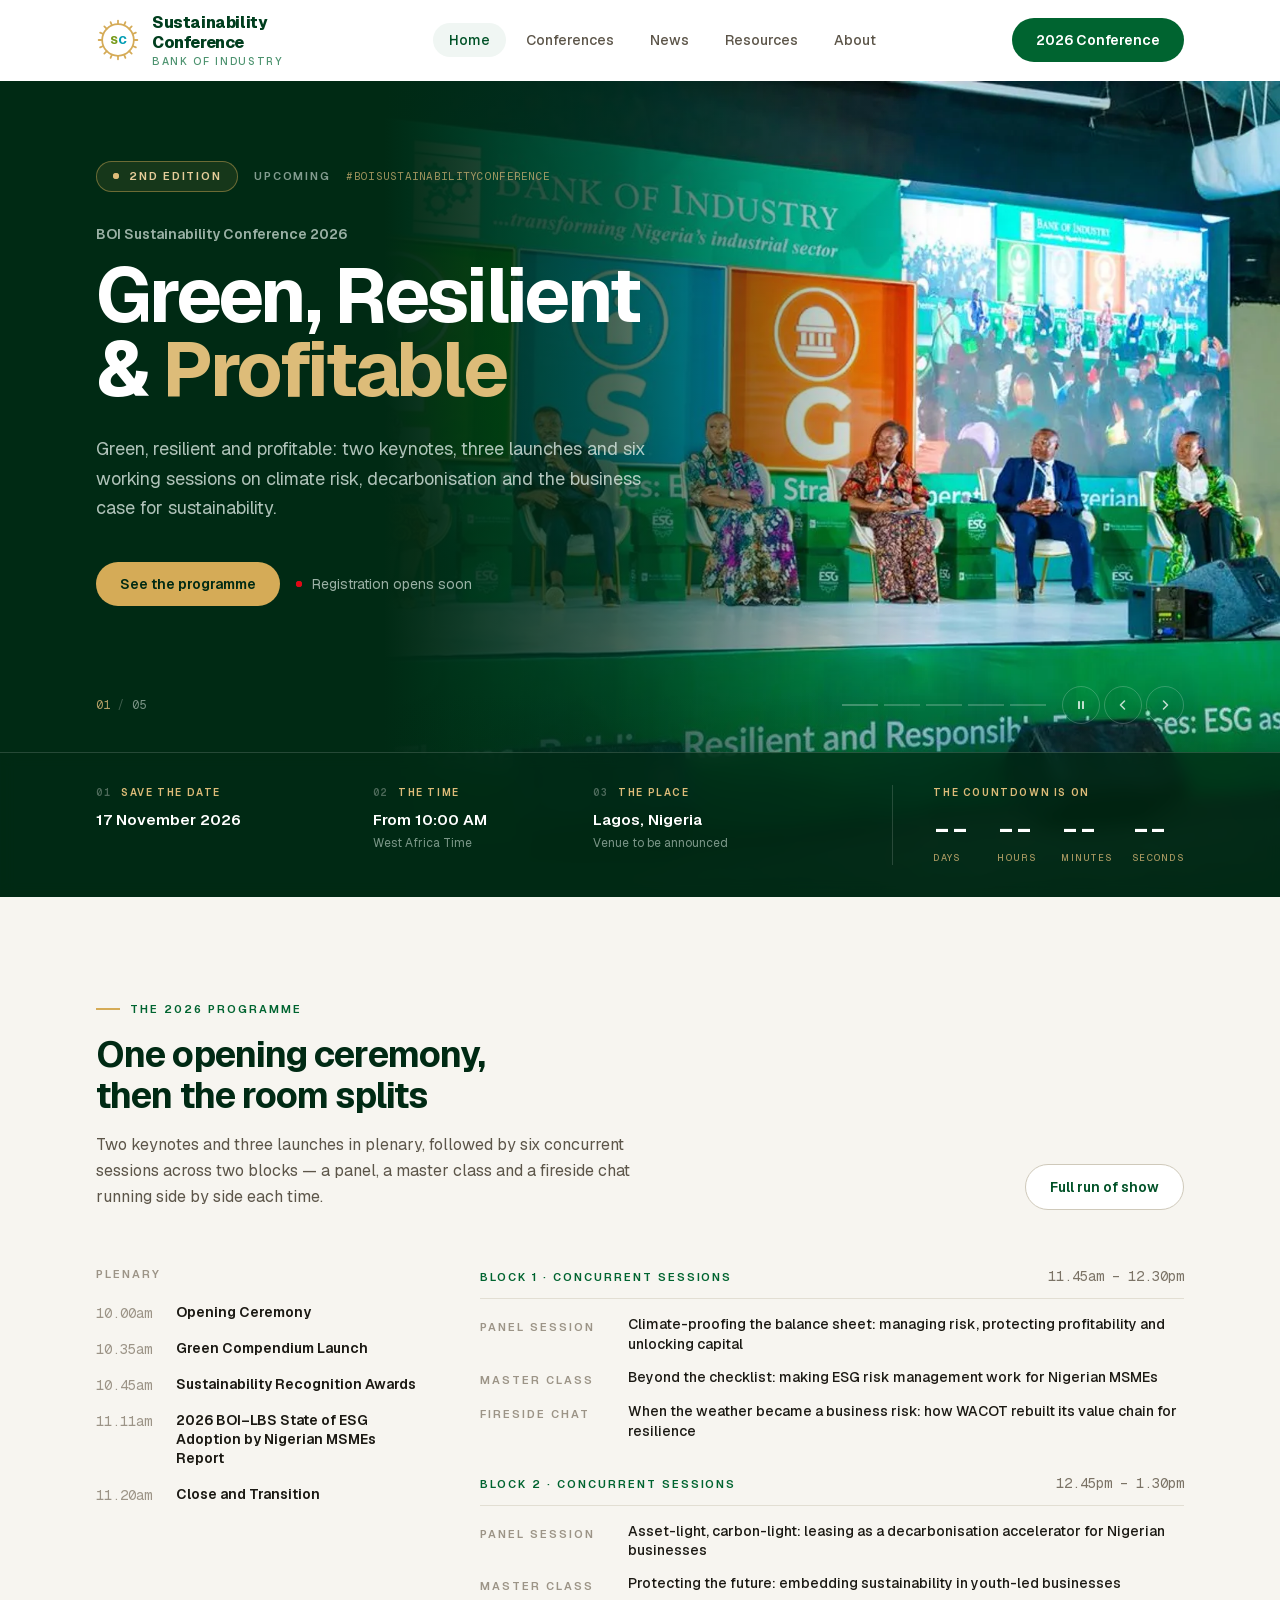
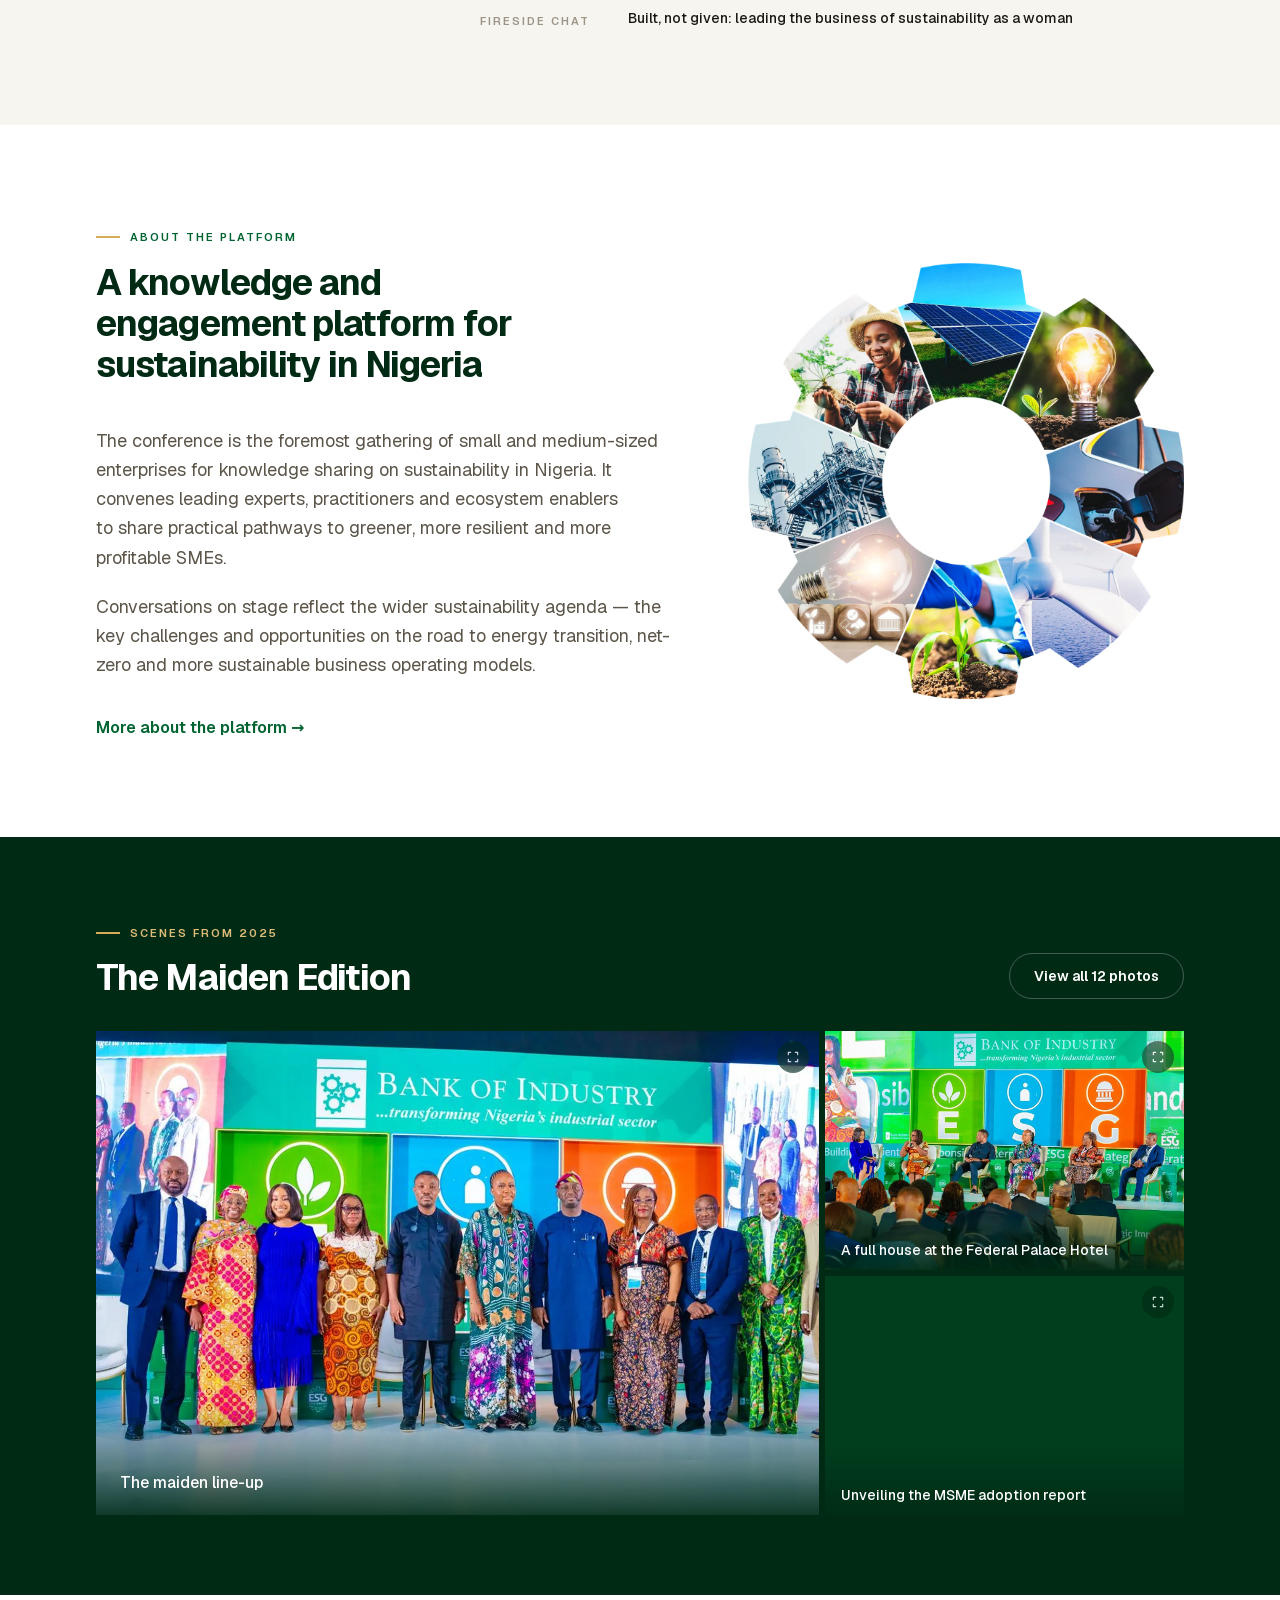
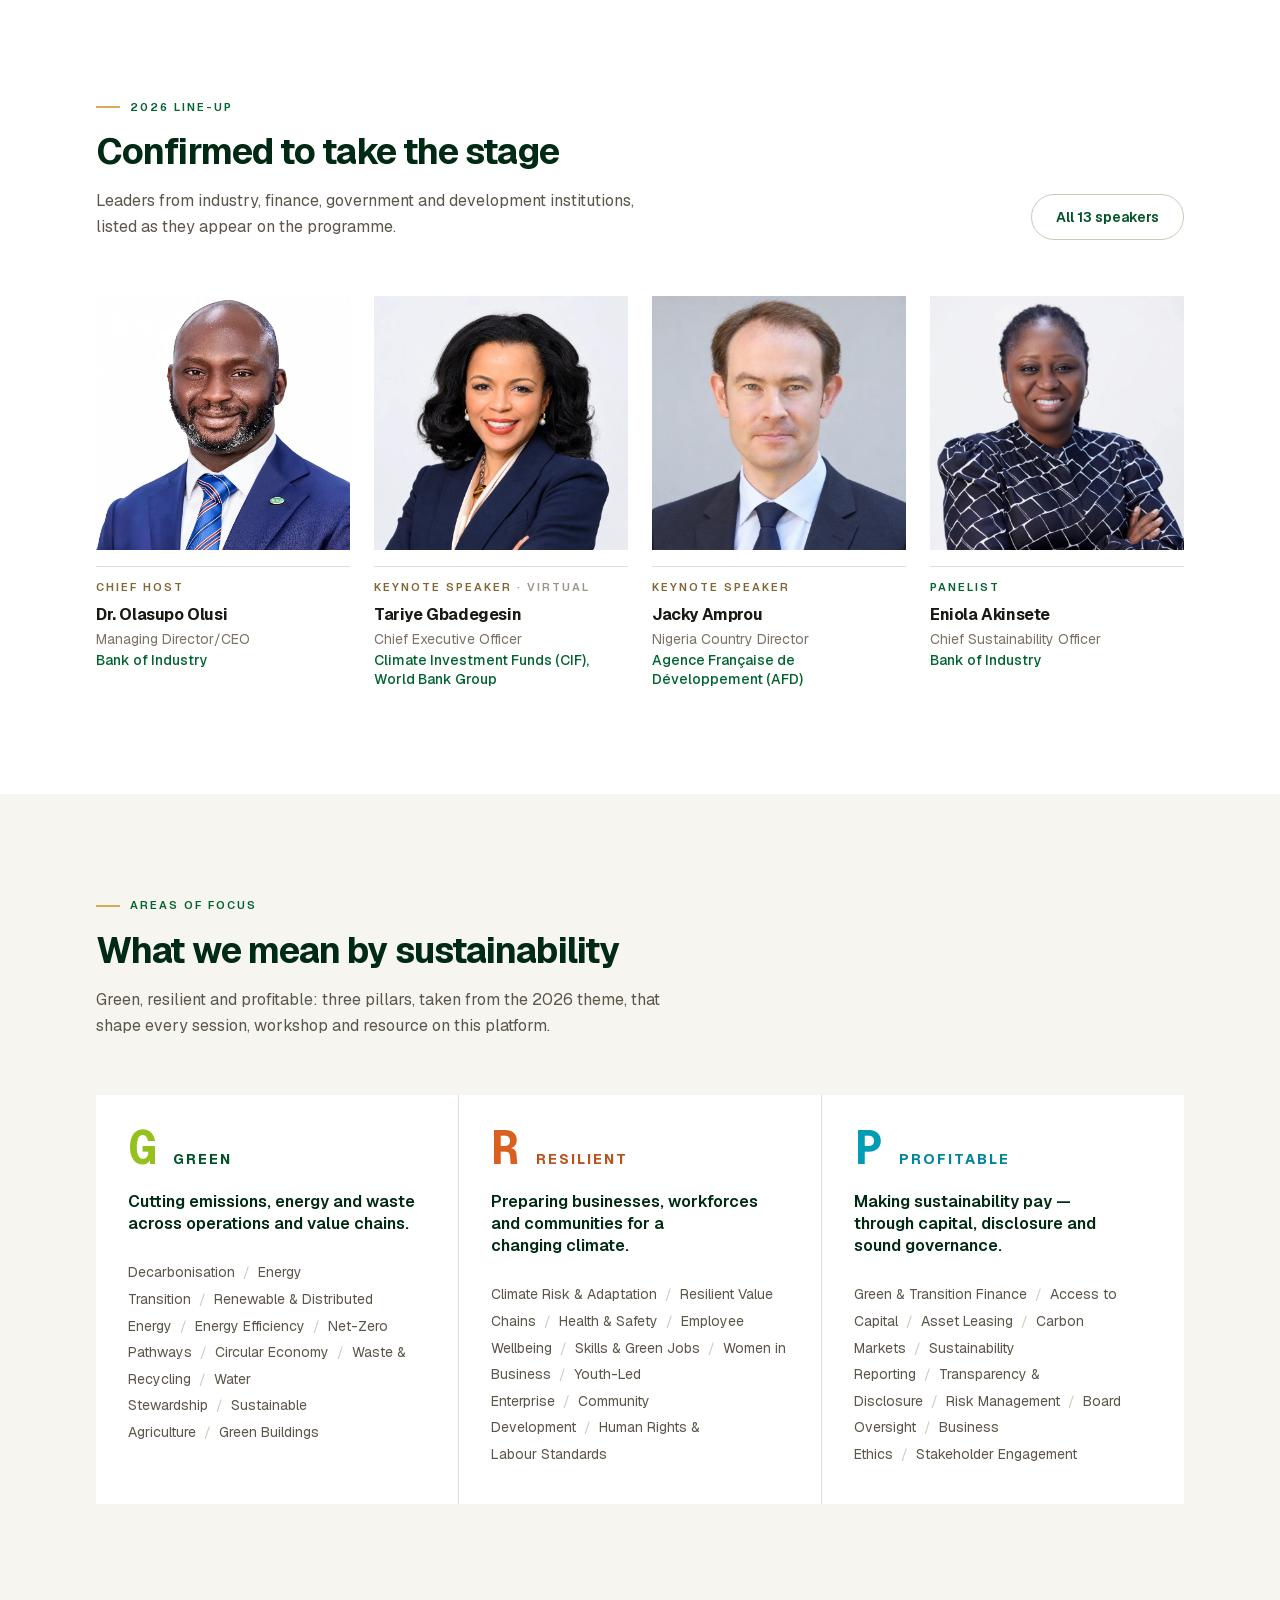
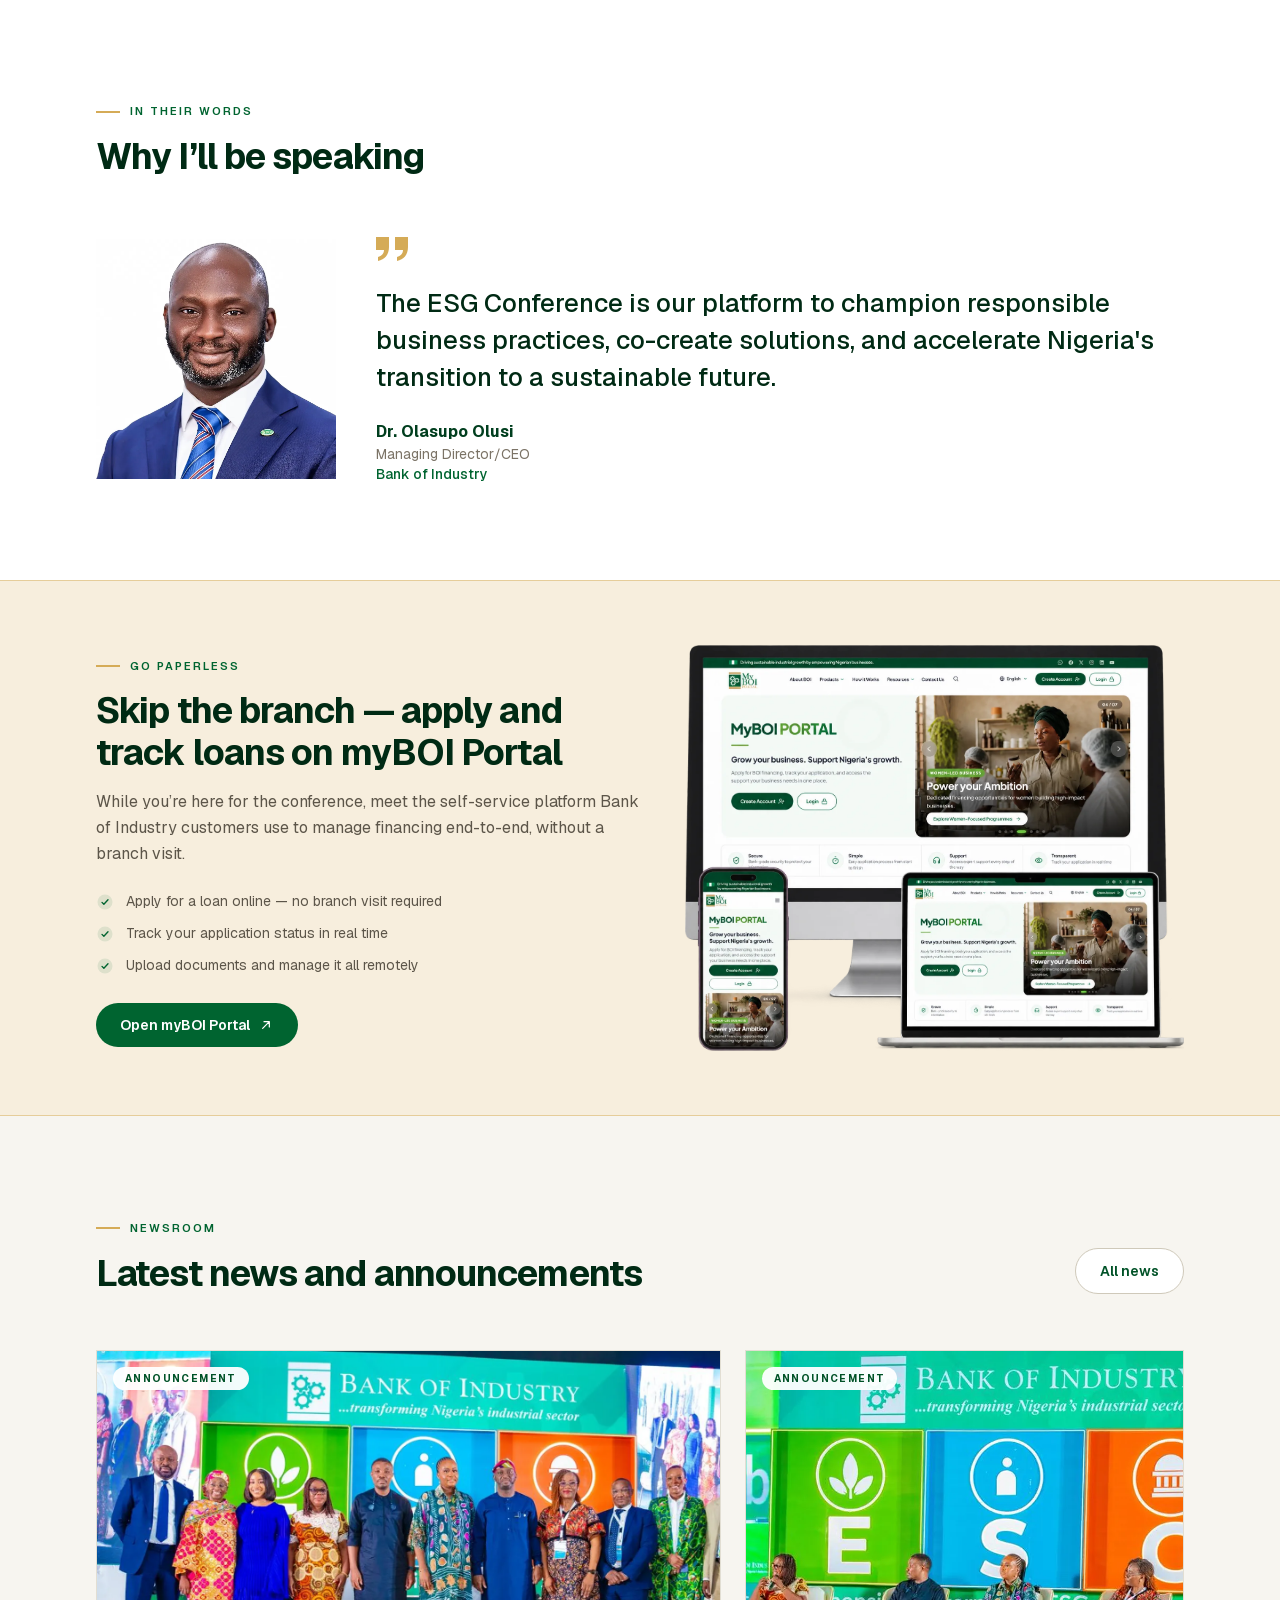
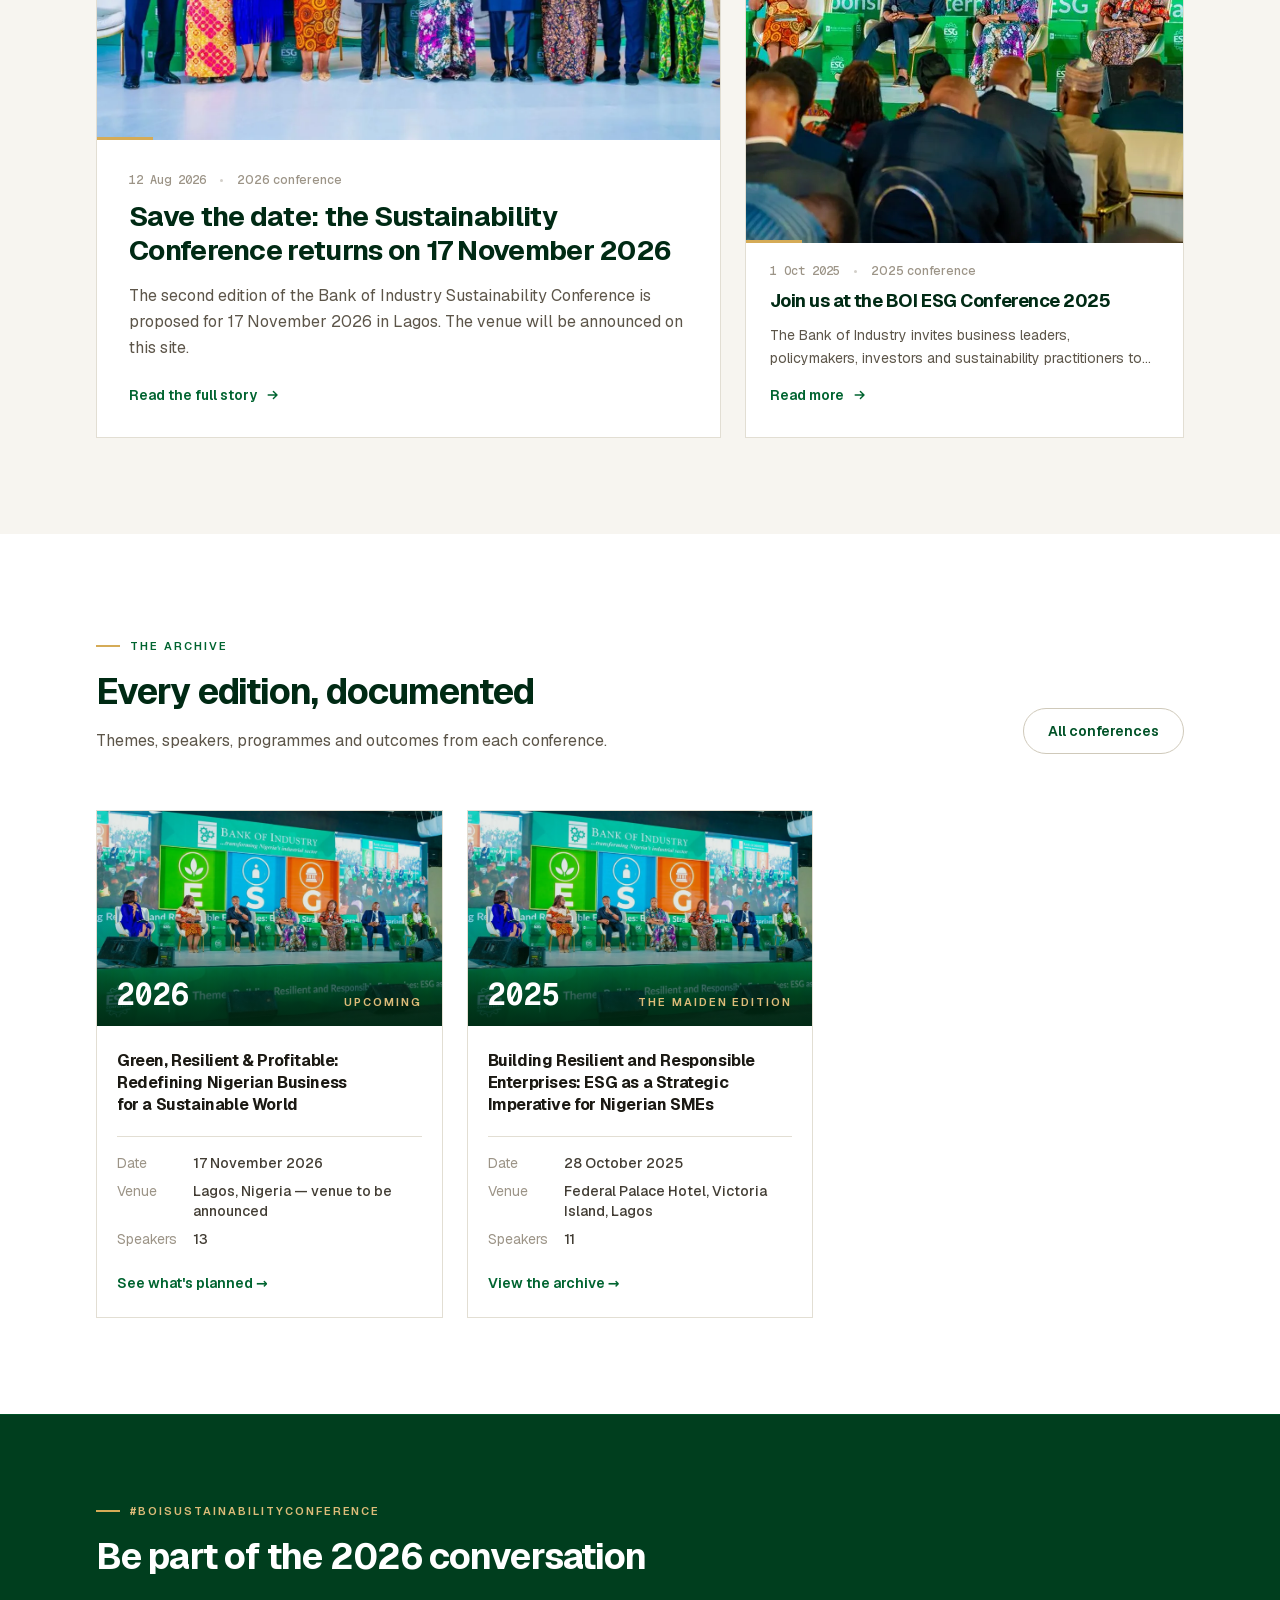
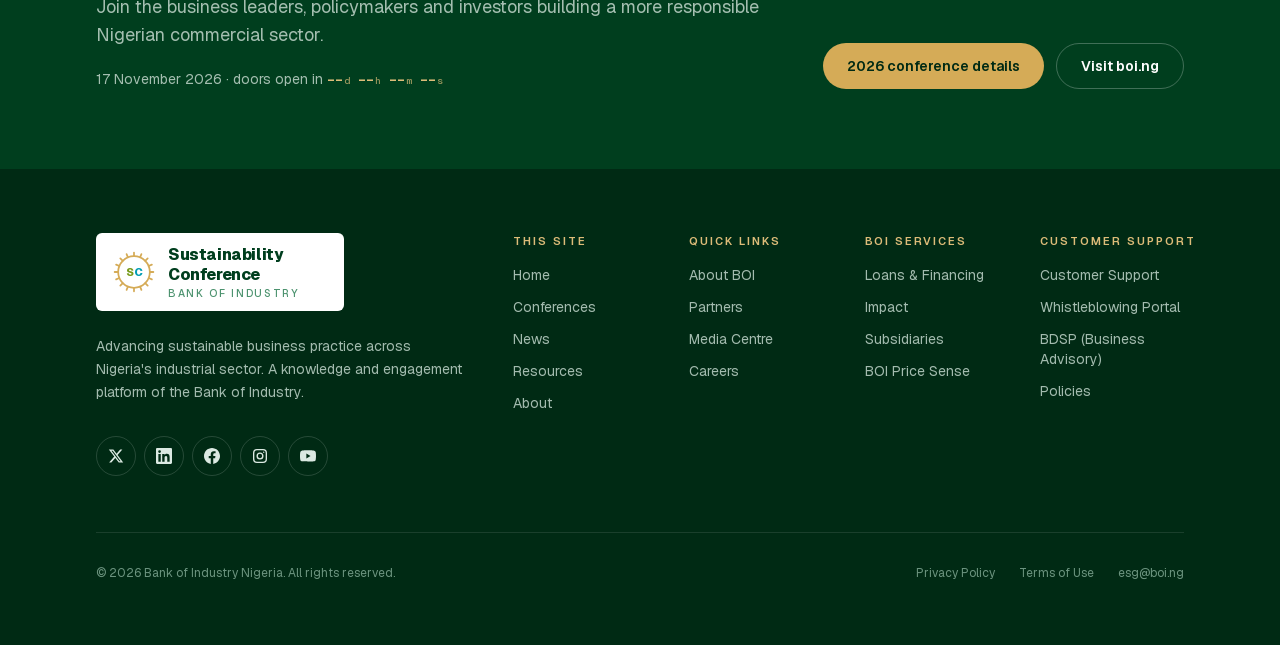
==== index.html @ e85f266e "initial" ====
<!DOCTYPE html><html lang="en" class="geist_a71539c9-module__T19VSG__variable geist_mono_8d43a2aa-module__8Li5zG__variable h-full antialiased"><head><meta charSet="utf-8"><meta name="viewport" content="width=device-width, initial-scale=1"><link rel="preload" href="_next/static/media/797e433ab948586e-s.p.0r6juujl39pe6.woff2" as="font" crossorigin="" type="font/woff2"><link rel="preload" href="_next/static/media/caa3a2e1cccd8315-s.p.0wgildi0cnwt9.woff2" as="font" crossorigin="" type="font/woff2"><link rel="preload" as="image" href="images/conference/2025/hero-panel.webp"><link rel="stylesheet" href="_next/static/chunks/04hqu6eh6c9bq.css" data-precedence="next"><link rel="preload" as="script" fetchPriority="low" href="_next/static/chunks/3s6nzrbk-8mnv.js"><script src="_next/static/chunks/19mx3mg6lkumu.js" async=""></script><script src="_next/static/chunks/4561u0v7ysn3r.js" async=""></script><script src="_next/static/chunks/1f5ust74o0qp9.js" async=""></script><script src="_next/static/chunks/turbopack-28mfh38016ipq.js" async=""></script><script src="_next/static/chunks/365vlb8nw7rhe.js" async="" crossorigin=""></script><script src="_next/static/chunks/37czvgpnuhepo.js" async="" crossorigin=""></script><meta name="next-size-adjust" content=""><title>Sustainability Conference — Conferences, news and resources</title><meta name="description" content="The Sustainability Conference is the Bank of Industry&#x27;s knowledge and engagement platform for sustainability among Nigerian enterprises — conferences, news and resources."><meta property="og:title" content="Sustainability Conference"><meta property="og:description" content="The Sustainability Conference is the Bank of Industry&#x27;s knowledge and engagement platform for sustainability among Nigerian enterprises — conferences, news and resources."><meta property="og:url" content="https://www.esgbyboinigeria.com/"><meta property="og:site_name" content="Sustainability Conference"><meta property="og:locale" content="en_NG"><meta property="og:type" content="website"><meta name="twitter:card" content="summary_large_image"><meta name="twitter:site" content="@BOINigeria"><meta name="twitter:title" content="Sustainability Conference"><meta name="twitter:description" content="The Sustainability Conference is the Bank of Industry&#x27;s knowledge and engagement platform for sustainability among Nigerian enterprises — conferences, news and resources."><link rel="icon" href="favicon.ico?favicon.0btx71o6obnze.ico" sizes="48x48" type="image/x-icon"><link rel="icon" href="icon.png?icon.0pspc0rctt0tb.png" sizes="192x192" type="image/png"><link rel="icon" href="icon.svg?icon.39bcs3ecnh-lb.svg" sizes="any" type="image/svg+xml"><link rel="apple-touch-icon" href="apple-icon.png?apple-icon.047o7vyni3rv0.png" sizes="180x180" type="image/png"><script src="_next/static/chunks/0cz1d0mv5g_q7.js" noModule=""></script></head><body class="flex min-h-full flex-col bg-white"><div hidden=""><!--$--><!--/$--></div><a href="#main" class="sr-only focus:not-sr-only focus:absolute focus:top-4 focus:left-4 focus:z-100 focus:rounded-full focus:bg-brand-800 focus:px-5 focus:py-3 focus:text-sm focus:font-semibold focus:text-white">Skip to content</a><header class="sticky top-0 z-50 border-b transition-colors border-transparent bg-white"><div class="mx-auto w-full px-5 sm:px-8 max-w-6xl"><div class="flex h-20 items-center justify-between gap-6"><a class="shrink-0" aria-label="Sustainability Conference — home" href=""><span class="inline-flex items-center gap-3"><span aria-hidden="true" class="relative inline-flex size-11 shrink-0 items-center justify-center"><svg viewBox="0 0 100 100" aria-hidden="true" class="absolute inset-0 size-full text-gold-400"><g stroke="currentColor" stroke-width="4" stroke-linecap="round"><line x1="50" y1="6" x2="50" y2="14" transform="rotate(0 50 50)"></line><line x1="50" y1="6" x2="50" y2="14" transform="rotate(22.5 50 50)"></line><line x1="50" y1="6" x2="50" y2="14" transform="rotate(45 50 50)"></line><line x1="50" y1="6" x2="50" y2="14" transform="rotate(67.5 50 50)"></line><line x1="50" y1="6" x2="50" y2="14" transform="rotate(90 50 50)"></line><line x1="50" y1="6" x2="50" y2="14" transform="rotate(112.5 50 50)"></line><line x1="50" y1="6" x2="50" y2="14" transform="rotate(135 50 50)"></line><line x1="50" y1="6" x2="50" y2="14" transform="rotate(157.5 50 50)"></line><line x1="50" y1="6" x2="50" y2="14" transform="rotate(180 50 50)"></line><line x1="50" y1="6" x2="50" y2="14" transform="rotate(202.5 50 50)"></line><line x1="50" y1="6" x2="50" y2="14" transform="rotate(225 50 50)"></line><line x1="50" y1="6" x2="50" y2="14" transform="rotate(247.5 50 50)"></line><line x1="50" y1="6" x2="50" y2="14" transform="rotate(270 50 50)"></line><line x1="50" y1="6" x2="50" y2="14" transform="rotate(292.5 50 50)"></line><line x1="50" y1="6" x2="50" y2="14" transform="rotate(315 50 50)"></line><line x1="50" y1="6" x2="50" y2="14" transform="rotate(337.5 50 50)"></line></g><circle cx="50" cy="50" r="36" fill="none" stroke="currentColor" stroke-width="4"></circle></svg><span class="relative text-[0.7rem] font-extrabold tracking-tight"><span class="text-leaf-600">S</span><span class="text-lagoon-500">C</span></span></span><span class="flex flex-col leading-none"><span class="max-w-40 text-base leading-tight font-extrabold tracking-tight text-brand-900">Sustainability Conference</span><span class="mt-1 text-[0.65rem] font-medium tracking-[0.16em] uppercase text-brand-700/70">Bank of Industry</span></span></span></a><nav aria-label="Primary" class="hidden lg:block"><ul class="flex items-center gap-1"><li><a aria-current="page" class="rounded-full px-4 py-2 text-sm font-medium transition-colors bg-brand-50 text-brand-800" href="">Home</a></li><li><a class="rounded-full px-4 py-2 text-sm font-medium transition-colors text-ink-600 hover:bg-paper hover:text-brand-800" href="conferences/">Conferences</a></li><li><a class="rounded-full px-4 py-2 text-sm font-medium transition-colors text-ink-600 hover:bg-paper hover:text-brand-800" href="news/">News</a></li><li><a class="rounded-full px-4 py-2 text-sm font-medium transition-colors text-ink-600 hover:bg-paper hover:text-brand-800" href="resources/">Resources</a></li><li><a class="rounded-full px-4 py-2 text-sm font-medium transition-colors text-ink-600 hover:bg-paper hover:text-brand-800" href="about/">About</a></li></ul></nav><div class="flex items-center gap-3"><div class="hidden sm:block"><a class="inline-flex items-center justify-center gap-2 rounded-full px-6 py-3 text-sm font-semibold whitespace-nowrap transition-colors disabled:cursor-not-allowed disabled:opacity-50 bg-brand-700 text-white hover:bg-brand-800 px-5 py-2.5" href="conferences/2026/">2026 Conference</a></div><button type="button" aria-expanded="false" aria-controls="mobile-nav" class="inline-flex size-10 items-center justify-center rounded-full text-brand-900 hover:bg-paper-dark lg:hidden"><span class="sr-only">Open menu</span><svg viewBox="0 0 24 24" class="size-5" aria-hidden="true"><path d="M4 7h16M4 12h16M4 17h16" stroke="currentColor" stroke-width="2" stroke-linecap="round"></path></svg></button></div></div></div></header><main id="main" class="flex-1"><section aria-label="BOI Sustainability Conference 2026" class="relative isolate flex flex-col overflow-hidden bg-brand-950 text-white lg:min-h-[min(calc(100svh-5rem),50rem)]"><div class="relative order-2 aspect-[3/2] w-full bg-brand-950 lg:absolute lg:inset-0 lg:order-none lg:-z-20 lg:aspect-auto"><div aria-hidden="true" class="absolute inset-0 overflow-hidden opacity-100" style="transition:opacity 1100ms ease-out"><img alt="" decoding="async" data-nimg="fill" class="object-contain object-center lg:object-right" style="position:absolute;height:100%;width:100%;left:0;top:0;right:0;bottom:0;color:transparent" src="images/conference/2025/hero-panel.webp"></div><div aria-hidden="true" class="absolute inset-0 overflow-hidden opacity-0" style="transition:opacity 1100ms ease-out"><img alt="" loading="lazy" decoding="async" data-nimg="fill" class="object-contain object-center lg:object-right" style="position:absolute;height:100%;width:100%;left:0;top:0;right:0;bottom:0;color:transparent" src="images/conference/2025/opening-address.webp"></div><div aria-hidden="true" class="absolute inset-0 overflow-hidden opacity-0" style="transition:opacity 1100ms ease-out"><img alt="" loading="lazy" decoding="async" data-nimg="fill" class="object-contain object-center lg:object-right" style="position:absolute;height:100%;width:100%;left:0;top:0;right:0;bottom:0;color:transparent" src="images/conference/2025/national-anthem.webp"></div><div aria-hidden="true" class="absolute inset-0 overflow-hidden opacity-0" style="transition:opacity 1100ms ease-out"><img alt="" loading="lazy" decoding="async" data-nimg="fill" class="object-contain object-center lg:object-right" style="position:absolute;height:100%;width:100%;left:0;top:0;right:0;bottom:0;color:transparent" src="images/conference/2025/delegates.webp"></div><div aria-hidden="true" class="absolute inset-0 overflow-hidden opacity-0" style="transition:opacity 1100ms ease-out"><img alt="" loading="lazy" decoding="async" data-nimg="fill" class="object-contain object-center lg:object-right" style="position:absolute;height:100%;width:100%;left:0;top:0;right:0;bottom:0;color:transparent" src="images/conference/2025/capturing-the-moment.webp"></div></div><div aria-hidden="true" class="absolute inset-0 -z-10 hidden lg:block" style="background:linear-gradient(90deg, var(--color-brand-950) 30%, rgb(0 42 20 / 0.72) 48%, transparent 72%)"></div><div aria-hidden="true" class="absolute inset-x-0 bottom-0 -z-10 hidden h-1/4 bg-gradient-to-t from-brand-950/75 to-transparent lg:block"></div><div class="mx-auto w-full px-5 sm:px-8 max-w-6xl relative order-1 flex flex-col justify-center py-10 sm:py-16 lg:order-none lg:flex-1 lg:py-20"><div class="max-w-3xl"><div class="hero-rise flex flex-wrap items-center gap-x-4 gap-y-2.5" style="animation-delay:40ms"><span class="inline-flex items-center gap-2.5 rounded-full border border-gold-400/45 bg-gold-400/10 px-4 py-1.5 text-[11px] font-semibold tracking-[0.16em] text-gold-200 uppercase"><span class="relative flex size-1.5" aria-hidden="true"><span class="absolute inline-flex size-full animate-ping rounded-full bg-gold-300 opacity-75"></span><span class="relative inline-flex size-1.5 rounded-full bg-gold-300"></span></span>2nd Edition</span><span class="text-[11px] font-semibold tracking-[0.16em] text-brand-100/60 uppercase">Upcoming</span><span class="hidden font-mono text-[11px] tracking-wide text-gold-300/70 sm:inline">#BOISUSTAINABILITYCONFERENCE</span></div><p class="hero-rise mt-6 text-sm font-semibold text-brand-100/70 sm:mt-8" style="animation-delay:110ms">BOI Sustainability Conference 2026</p><h1 class="hero-rise mt-3.5 text-[clamp(2.4rem,7.2vw,4.75rem)] leading-[0.98] font-bold" style="animation-delay:170ms">Green, Resilient &amp;<span class="text-gold-300"> <!-- -->Profitable</span></h1><p class="hero-rise mt-5 max-w-xl text-base leading-relaxed text-brand-100/80 sm:mt-7 sm:text-lg" style="animation-delay:240ms">Green, resilient and profitable: two keynotes, three launches and six working sessions on climate risk, decarbonisation and the business case for sustainability.</p><div class="hero-rise mt-7 flex flex-wrap items-center gap-x-4 gap-y-3 sm:mt-10" style="animation-delay:310ms"><a class="inline-flex items-center justify-center gap-2 rounded-full px-6 py-3 text-sm font-semibold whitespace-nowrap transition-colors disabled:cursor-not-allowed disabled:opacity-50 bg-gold-400 text-brand-950 hover:bg-gold-300" href="conferences/2026/">See the programme</a><span class="inline-flex items-center gap-2.5 text-sm text-brand-100/70"><span class="relative flex size-1.5" aria-hidden="true"><span class="absolute inline-flex size-full animate-ping rounded-full bg-crimson-400 opacity-75"></span><span class="relative inline-flex size-1.5 rounded-full bg-crimson-500"></span></span>Registration opens soon</span></div></div></div><div class="mx-auto w-full px-5 sm:px-8 max-w-6xl relative order-3 lg:order-none"><div class="flex flex-wrap items-center justify-between gap-x-8 gap-y-3 pt-5 pb-6 sm:pb-7 lg:pt-0"><p class="min-w-0 text-xs text-brand-100/55"><span class="font-mono text-gold-300/80">01</span><span class="mx-2 text-white/25">/</span><span class="font-mono">05</span></p><div class="flex items-center gap-4"><div class="flex items-center gap-1.5"><button type="button" aria-label="Show photograph 1 of 5" aria-current="true" class="group py-2.5"><span class="block h-0.5 w-7 overflow-hidden transition-colors sm:w-9 bg-white/25"><span class="block h-full origin-left bg-gold-400" style="transform:scaleX(0)"></span></span></button><button type="button" aria-label="Show photograph 2 of 5" class="group py-2.5"><span class="block h-0.5 w-7 overflow-hidden transition-colors sm:w-9 bg-white/20 group-hover:bg-white/45"></span></button><button type="button" aria-label="Show photograph 3 of 5" class="group py-2.5"><span class="block h-0.5 w-7 overflow-hidden transition-colors sm:w-9 bg-white/20 group-hover:bg-white/45"></span></button><button type="button" aria-label="Show photograph 4 of 5" class="group py-2.5"><span class="block h-0.5 w-7 overflow-hidden transition-colors sm:w-9 bg-white/20 group-hover:bg-white/45"></span></button><button type="button" aria-label="Show photograph 5 of 5" class="group py-2.5"><span class="block h-0.5 w-7 overflow-hidden transition-colors sm:w-9 bg-white/20 group-hover:bg-white/45"></span></button></div><div class="flex items-center gap-1"><button type="button" aria-label="Pause the slideshow" class="rounded-full border border-white/20 p-1.5 text-white/75 transition-colors hover:border-white/45 hover:bg-white/10 hover:text-white"><svg width="24" height="24" viewBox="0 0 24 24" fill="currentColor" aria-hidden="true"><rect x="9" y="8" width="2" height="8" rx="0.6"></rect><rect x="13" y="8" width="2" height="8" rx="0.6"></rect></svg></button><button type="button" aria-label="Previous photograph" class="rounded-full border border-white/20 p-1.5 text-white/75 transition-colors hover:border-white/45 hover:bg-white/10 hover:text-white"><svg width="24" height="24" viewBox="0 0 24 24" fill="currentColor" aria-hidden="true"><path d="M13.5 8 9.5 12l4 4" fill="none" stroke="currentColor" stroke-width="1.6" stroke-linecap="round" stroke-linejoin="round"></path></svg></button><button type="button" aria-label="Next photograph" class="rounded-full border border-white/20 p-1.5 text-white/75 transition-colors hover:border-white/45 hover:bg-white/10 hover:text-white"><svg width="24" height="24" viewBox="0 0 24 24" fill="currentColor" aria-hidden="true"><path d="M10.5 8l4 4-4 4" fill="none" stroke="currentColor" stroke-width="1.6" stroke-linecap="round" stroke-linejoin="round"></path></svg></button></div></div></div></div><div class="relative order-4 border-t border-white/15 bg-brand-950/70 backdrop-blur-sm lg:order-none"><div class="mx-auto w-full px-5 sm:px-8 max-w-6xl"><div class="grid gap-x-10 gap-y-7 py-7 sm:grid-cols-2 lg:grid-cols-[1.05fr_0.8fr_1.15fr_auto] lg:py-8"><div><p class="flex items-center gap-2.5 text-[10px] font-semibold tracking-[0.16em] text-gold-300 uppercase"><span aria-hidden="true" class="font-mono text-white/30">01</span>Save the date</p><p class="mt-2.5 text-[0.95rem] leading-snug font-semibold text-white">17 November 2026</p></div><div><p class="flex items-center gap-2.5 text-[10px] font-semibold tracking-[0.16em] text-gold-300 uppercase"><span aria-hidden="true" class="font-mono text-white/30">02</span>The time</p><p class="mt-2.5 text-[0.95rem] leading-snug font-semibold text-white">From 10:00 AM</p><p class="mt-1 text-xs text-brand-200/60">West Africa Time</p></div><div><p class="flex items-center gap-2.5 text-[10px] font-semibold tracking-[0.16em] text-gold-300 uppercase"><span aria-hidden="true" class="font-mono text-white/30">03</span>The place</p><p class="mt-2.5 text-[0.95rem] leading-snug font-semibold text-white">Lagos, Nigeria</p><p class="mt-1 text-xs text-brand-200/60">Venue to be announced</p></div><div class="sm:col-span-2 lg:col-span-1 lg:border-l lg:border-white/15 lg:pl-10"><p class="text-[10px] font-semibold tracking-[0.16em] text-gold-300 uppercase">The countdown is on</p><div class="flex items-start gap-4 sm:gap-5 mt-3.5" role="timer" aria-live="off" aria-label="Time until the conference"><div class="min-w-11"><div class="font-mono text-[1.85rem] leading-none font-semibold tracking-tight text-white tabular-nums">––</div><div class="mt-2 text-[9px] font-medium tracking-[0.14em] text-gold-300/75 uppercase">Days</div></div><div class="min-w-11"><div class="font-mono text-[1.85rem] leading-none font-semibold tracking-tight text-white tabular-nums">––</div><div class="mt-2 text-[9px] font-medium tracking-[0.14em] text-gold-300/75 uppercase">Hours</div></div><div class="min-w-11"><div class="font-mono text-[1.85rem] leading-none font-semibold tracking-tight text-white tabular-nums">––</div><div class="mt-2 text-[9px] font-medium tracking-[0.14em] text-gold-300/75 uppercase">Minutes</div></div><div class="min-w-11"><div class="font-mono text-[1.85rem] leading-none font-semibold tracking-tight text-white tabular-nums">––</div><div class="mt-2 text-[9px] font-medium tracking-[0.14em] text-gold-300/75 uppercase">Seconds</div></div></div></div></div></div></div></section><section class="py-16 sm:py-24 bg-paper"><div class="mx-auto w-full px-5 sm:px-8 max-w-6xl"><div class="reveal mb-10 flex flex-col gap-4 sm:mb-14 sm:flex-row sm:items-end sm:justify-between"><div class="max-w-2xl"><p class="eyebrow eyebrow-tick text-brand-700">The 2026 programme</p><h2 class="mt-4 text-[1.75rem] leading-[1.15] font-bold text-brand-950 sm:text-[2.25rem]">One opening ceremony, then the room splits</h2><div class="mt-4 max-w-xl text-base leading-relaxed text-ink-600">Two keynotes and three launches in plenary, followed by six concurrent sessions across two blocks — a panel, a master class and a fireside chat running side by side each time.</div></div><div class="shrink-0"><a class="inline-flex items-center justify-center gap-2 rounded-full px-6 py-3 text-sm font-semibold whitespace-nowrap transition-colors disabled:cursor-not-allowed disabled:opacity-50 border border-line-strong bg-white text-brand-800 hover:border-brand-600 hover:text-brand-900" href="conferences/2026/#programme">Full run of show</a></div></div><div class="reveal-stagger grid gap-x-16 gap-y-12 lg:grid-cols-[minmax(0,20rem)_minmax(0,1fr)]"><div><p class="eyebrow text-ink-400">Plenary</p><ol class="mt-5 space-y-4"><li class="flex gap-4"><span class="w-16 shrink-0 font-mono text-sm text-ink-400 tabular-nums">10.00am</span><span class="text-sm leading-snug font-semibold text-ink-900">Opening Ceremony</span></li><li class="flex gap-4"><span class="w-16 shrink-0 font-mono text-sm text-ink-400 tabular-nums">10.35am</span><span class="text-sm leading-snug font-semibold text-ink-900">Green Compendium Launch</span></li><li class="flex gap-4"><span class="w-16 shrink-0 font-mono text-sm text-ink-400 tabular-nums">10.45am</span><span class="text-sm leading-snug font-semibold text-ink-900">Sustainability Recognition Awards</span></li><li class="flex gap-4"><span class="w-16 shrink-0 font-mono text-sm text-ink-400 tabular-nums">11.11am</span><span class="text-sm leading-snug font-semibold text-ink-900">2026 BOI–LBS State of ESG Adoption by Nigerian MSMEs Report</span></li><li class="flex gap-4"><span class="w-16 shrink-0 font-mono text-sm text-ink-400 tabular-nums">11.20am</span><span class="text-sm leading-snug font-semibold text-ink-900">Close and Transition</span></li></ol></div><div class="space-y-8"><div><div class="flex flex-wrap items-baseline justify-between gap-x-6 gap-y-1 border-b border-line pb-3"><p class="eyebrow text-brand-700">Block 1<!-- --> · concurrent sessions</p><p class="font-mono text-sm text-ink-500">11.45am – 12.30pm</p></div><ul class="mt-4 space-y-3.5"><li class="flex flex-col gap-1 sm:flex-row sm:gap-5"><span class="eyebrow w-32 shrink-0 pt-1 text-ink-400">Panel session</span><span class="text-sm leading-snug font-medium text-ink-900">Climate-proofing the balance sheet: managing risk, protecting profitability and unlocking capital</span></li><li class="flex flex-col gap-1 sm:flex-row sm:gap-5"><span class="eyebrow w-32 shrink-0 pt-1 text-ink-400">Master class</span><span class="text-sm leading-snug font-medium text-ink-900">Beyond the checklist: making ESG risk management work for Nigerian MSMEs</span></li><li class="flex flex-col gap-1 sm:flex-row sm:gap-5"><span class="eyebrow w-32 shrink-0 pt-1 text-ink-400">Fireside chat</span><span class="text-sm leading-snug font-medium text-ink-900">When the weather became a business risk: how WACOT rebuilt its value chain for resilience</span></li></ul></div><div><div class="flex flex-wrap items-baseline justify-between gap-x-6 gap-y-1 border-b border-line pb-3"><p class="eyebrow text-brand-700">Block 2<!-- --> · concurrent sessions</p><p class="font-mono text-sm text-ink-500">12.45pm – 1.30pm</p></div><ul class="mt-4 space-y-3.5"><li class="flex flex-col gap-1 sm:flex-row sm:gap-5"><span class="eyebrow w-32 shrink-0 pt-1 text-ink-400">Panel session</span><span class="text-sm leading-snug font-medium text-ink-900">Asset-light, carbon-light: leasing as a decarbonisation accelerator for Nigerian businesses</span></li><li class="flex flex-col gap-1 sm:flex-row sm:gap-5"><span class="eyebrow w-32 shrink-0 pt-1 text-ink-400">Master class</span><span class="text-sm leading-snug font-medium text-ink-900">Protecting the future: embedding sustainability in youth-led businesses</span></li><li class="flex flex-col gap-1 sm:flex-row sm:gap-5"><span class="eyebrow w-32 shrink-0 pt-1 text-ink-400">Fireside chat</span><span class="text-sm leading-snug font-medium text-ink-900">Built, not given: leading the business of sustainability as a woman</span></li></ul></div></div></div></div></section><section class="py-16 sm:py-24"><div class="mx-auto w-full px-5 sm:px-8 max-w-6xl"><div class="grid items-center gap-x-16 gap-y-12 lg:grid-cols-[1.35fr_1fr]"><div class="reveal"><p class="eyebrow eyebrow-tick text-brand-700">About the platform</p><h2 class="mt-4 max-w-2xl text-[1.75rem] leading-[1.15] font-bold text-brand-950 sm:text-[2.25rem]">A knowledge and engagement platform for sustainability in Nigeria</h2><div class="mt-8 text-lg leading-relaxed text-ink-600 sm:mt-10"><p>The conference is the foremost gathering of small and medium-sized enterprises for knowledge sharing on sustainability in Nigeria. It convenes leading experts, practitioners and ecosystem enablers to share practical pathways to greener, more resilient and more profitable SMEs.</p><p class="mt-5">Conversations on stage reflect the wider sustainability agenda — the key challenges and opportunities on the road to energy transition, net-zero and more sustainable business operating models.</p><p class="mt-8"><a class="text-base font-semibold text-brand-700 underline-offset-4 hover:underline" href="about/">More about the platform <span aria-hidden="true">→</span></a></p></div></div><div class="relative aspect-square w-full mx-auto max-w-sm sm:max-w-md"><div class="absolute inset-0 will-change-transform"><img alt="A gear made of sustainability scenes: a farmer with a seedling, solar panels, wind turbines, an electric car charging and an industrial plant" loading="lazy" decoding="async" data-nimg="fill" class="object-contain" style="position:absolute;height:100%;width:100%;left:0;top:0;right:0;bottom:0;color:transparent" src="images/brand/boi-thematic-gear.webp"></div></div></div></div></section><section class="bg-brand-950 py-16 text-white sm:py-20"><div class="mx-auto w-full px-5 sm:px-8 max-w-6xl reveal mb-8 flex flex-wrap items-end justify-between gap-6"><div class="max-w-xl"><p class="eyebrow eyebrow-tick text-gold-300">Scenes from <!-- -->2025</p><h2 class="mt-4 text-[1.75rem] leading-[1.15] font-bold sm:text-[2.25rem]">The Maiden Edition</h2></div><a class="inline-flex items-center justify-center gap-2 rounded-full px-6 py-3 text-sm font-semibold whitespace-nowrap transition-colors disabled:cursor-not-allowed disabled:opacity-50 border border-white/25 text-white hover:border-white/50 hover:bg-white/10" href="conferences/2025/#gallery">View all <!-- -->12<!-- --> photos</a></div><div class="mx-auto w-full px-5 sm:px-8 max-w-6xl"><div><ul class="reveal-stagger grid grid-cols-2 gap-1 sm:gap-1.5 md:grid-cols-6"><li class="col-span-2 md:col-span-4 md:row-span-2"><button type="button" aria-label="View photo: The maiden line-up" class="group relative block w-full overflow-hidden text-left bg-brand-900 focus-visible:outline-gold-300 aspect-[3/2] md:aspect-auto md:h-full"><img alt="" loading="lazy" decoding="async" data-nimg="fill" class="object-cover transition duration-500 group-hover:brightness-110 motion-safe:group-hover:scale-[1.03]" style="position:absolute;height:100%;width:100%;left:0;top:0;right:0;bottom:0;color:transparent" src="images/conference/2025/group-photo.webp"><span aria-hidden="true" class="absolute top-2.5 right-2.5 size-8 place-items-center rounded-full bg-brand-950/70 text-white opacity-80 backdrop-blur-sm transition group-hover:bg-gold-400 group-hover:text-brand-950 group-hover:opacity-100 group-focus-visible:opacity-100 grid"><svg viewBox="0 0 24 24" fill="none" stroke="currentColor" stroke-width="2" stroke-linecap="round" stroke-linejoin="round" class="size-3.5"><path d="M8 4H4v4m12-4h4v4M4 16v4h4m12-4v4h-4"></path></svg></span><span class="absolute inset-x-0 bottom-0 bg-gradient-to-t from-brand-950/90 via-brand-950/45 to-transparent font-medium text-white px-4 pt-16 pb-3.5 text-sm sm:px-6 sm:pb-5 sm:text-base">The maiden line-up</span></button></li><li class="col-span-1 md:col-span-2"><button type="button" aria-label="View photo: A full house at the Federal Palace Hotel" class="group relative block w-full overflow-hidden text-left bg-brand-900 focus-visible:outline-gold-300 aspect-[3/2]"><img alt="" loading="lazy" decoding="async" data-nimg="fill" class="object-cover transition duration-500 group-hover:brightness-110 motion-safe:group-hover:scale-[1.03]" style="position:absolute;height:100%;width:100%;left:0;top:0;right:0;bottom:0;color:transparent" src="images/conference/2025/main-hall.webp"><span aria-hidden="true" class="absolute top-2.5 right-2.5 size-8 place-items-center rounded-full bg-brand-950/70 text-white opacity-80 backdrop-blur-sm transition group-hover:bg-gold-400 group-hover:text-brand-950 group-hover:opacity-100 group-focus-visible:opacity-100 hidden sm:grid"><svg viewBox="0 0 24 24" fill="none" stroke="currentColor" stroke-width="2" stroke-linecap="round" stroke-linejoin="round" class="size-3.5"><path d="M8 4H4v4m12-4h4v4M4 16v4h4m12-4v4h-4"></path></svg></span><span class="absolute inset-x-0 bottom-0 bg-gradient-to-t from-brand-950/90 via-brand-950/45 to-transparent font-medium text-white line-clamp-2 px-3 pt-10 pb-2.5 text-xs sm:px-4 sm:text-sm">A full house at the Federal Palace Hotel</span></button></li><li class="col-span-1 md:col-span-2"><button type="button" aria-label="View photo: Unveiling the MSME adoption report" class="group relative block w-full overflow-hidden text-left bg-brand-900 focus-visible:outline-gold-300 aspect-[3/2]"><img alt="" loading="lazy" decoding="async" data-nimg="fill" class="object-cover transition duration-500 group-hover:brightness-110 motion-safe:group-hover:scale-[1.03]" style="position:absolute;height:100%;width:100%;left:0;top:0;right:0;bottom:0;color:transparent" src="images/conference/2025/report-unveiling.webp"><span aria-hidden="true" class="absolute top-2.5 right-2.5 size-8 place-items-center rounded-full bg-brand-950/70 text-white opacity-80 backdrop-blur-sm transition group-hover:bg-gold-400 group-hover:text-brand-950 group-hover:opacity-100 group-focus-visible:opacity-100 hidden sm:grid"><svg viewBox="0 0 24 24" fill="none" stroke="currentColor" stroke-width="2" stroke-linecap="round" stroke-linejoin="round" class="size-3.5"><path d="M8 4H4v4m12-4h4v4M4 16v4h4m12-4v4h-4"></path></svg></span><span class="absolute inset-x-0 bottom-0 bg-gradient-to-t from-brand-950/90 via-brand-950/45 to-transparent font-medium text-white line-clamp-2 px-3 pt-10 pb-2.5 text-xs sm:px-4 sm:text-sm">Unveiling the MSME adoption report</span></button></li></ul><dialog aria-labelledby="_R_92npb_" class="fixed inset-0 m-auto h-fit max-h-[94dvh] sm:h-[min(94dvh,900px)] w-[calc(100%-1.5rem)] max-w-6xl overflow-hidden border border-white/10 bg-brand-950 p-0 text-white shadow-2xl backdrop:bg-ink-900/90 backdrop:backdrop-blur-sm sm:w-[calc(100%-3rem)]"></dialog></div></div></section><section class="py-16 sm:py-24"><div class="mx-auto w-full px-5 sm:px-8 max-w-6xl"><div class="reveal mb-10 flex flex-col gap-4 sm:mb-14 sm:flex-row sm:items-end sm:justify-between"><div class="max-w-2xl"><p class="eyebrow eyebrow-tick text-brand-700">2026 line-up</p><h2 class="mt-4 text-[1.75rem] leading-[1.15] font-bold text-brand-950 sm:text-[2.25rem]">Confirmed to take the stage</h2><div class="mt-4 max-w-xl text-base leading-relaxed text-ink-600">Leaders from industry, finance, government and development institutions, listed as they appear on the programme.</div></div><div class="shrink-0"><a class="inline-flex items-center justify-center gap-2 rounded-full px-6 py-3 text-sm font-semibold whitespace-nowrap transition-colors disabled:cursor-not-allowed disabled:opacity-50 border border-line-strong bg-white text-brand-800 hover:border-brand-600 hover:text-brand-900" href="conferences/2026/#speakers">All <!-- -->13<!-- --> speakers</a></div></div><div><ul tabindex="0" aria-label="Speaker line-up" class="flex snap-x snap-mandatory gap-6 overflow-x-auto pb-2 [scrollbar-width:none] [&amp;::-webkit-scrollbar]:hidden focus-visible:outline-2 focus-visible:outline-offset-4 focus-visible:outline-brand-600"><li class="shrink-0 snap-start w-[min(64vw,15rem)] sm:w-[calc((100%-3rem)/3)] lg:w-[calc((100%-4.5rem)/4)]"><article class="flex flex-col"><div class="@container relative overflow-hidden bg-paper-dark rounded-none aspect-square w-full"><img alt="Dr. Olasupo Olusi" loading="lazy" decoding="async" data-nimg="fill" class="object-cover" style="position:absolute;height:100%;width:100%;left:0;top:0;right:0;bottom:0;color:transparent" src="images/speakers/olasupo-olusi.webp"></div><div class="mt-4 border-t border-line pt-3"><p class="eyebrow text-gold-700">Chief Host</p><h3 class="mt-2 text-base leading-snug font-bold text-ink-900">Dr. Olasupo Olusi</h3><p class="mt-1 text-sm leading-snug text-ink-500">Managing Director/CEO</p><p class="mt-0.5 text-sm leading-snug font-medium text-brand-700">Bank of Industry</p></div></article></li><li class="shrink-0 snap-start w-[min(64vw,15rem)] sm:w-[calc((100%-3rem)/3)] lg:w-[calc((100%-4.5rem)/4)]"><article class="flex flex-col"><div class="@container relative overflow-hidden bg-paper-dark rounded-none aspect-square w-full"><img alt="Tariye Gbadegesin" loading="lazy" decoding="async" data-nimg="fill" class="object-cover" style="position:absolute;height:100%;width:100%;left:0;top:0;right:0;bottom:0;color:transparent" src="images/speakers/tariye-gbadegesin.webp"></div><div class="mt-4 border-t border-line pt-3"><p class="eyebrow text-gold-700">Keynote Speaker<span class="text-ink-400"> · Virtual</span></p><h3 class="mt-2 text-base leading-snug font-bold text-ink-900">Tariye Gbadegesin</h3><p class="mt-1 text-sm leading-snug text-ink-500">Chief Executive Officer</p><p class="mt-0.5 text-sm leading-snug font-medium text-brand-700">Climate Investment Funds (CIF), World Bank Group</p></div></article></li><li class="shrink-0 snap-start w-[min(64vw,15rem)] sm:w-[calc((100%-3rem)/3)] lg:w-[calc((100%-4.5rem)/4)]"><article class="flex flex-col"><div class="@container relative overflow-hidden bg-paper-dark rounded-none aspect-square w-full"><img alt="Jacky Amprou" loading="lazy" decoding="async" data-nimg="fill" class="object-cover" style="position:absolute;height:100%;width:100%;left:0;top:0;right:0;bottom:0;color:transparent" src="images/speakers/jacky-amprou.webp"></div><div class="mt-4 border-t border-line pt-3"><p class="eyebrow text-gold-700">Keynote Speaker</p><h3 class="mt-2 text-base leading-snug font-bold text-ink-900">Jacky Amprou</h3><p class="mt-1 text-sm leading-snug text-ink-500">Nigeria Country Director</p><p class="mt-0.5 text-sm leading-snug font-medium text-brand-700">Agence Française de Développement (AFD)</p></div></article></li><li class="shrink-0 snap-start w-[min(64vw,15rem)] sm:w-[calc((100%-3rem)/3)] lg:w-[calc((100%-4.5rem)/4)]"><article class="flex flex-col"><div class="@container relative overflow-hidden bg-paper-dark rounded-none aspect-square w-full"><img alt="Eniola Akinsete" loading="lazy" decoding="async" data-nimg="fill" class="object-cover" style="position:absolute;height:100%;width:100%;left:0;top:0;right:0;bottom:0;color:transparent" src="images/speakers/eniola-akinsete.webp"></div><div class="mt-4 border-t border-line pt-3"><p class="eyebrow text-brand-700">Panelist</p><h3 class="mt-2 text-base leading-snug font-bold text-ink-900">Eniola Akinsete</h3><p class="mt-1 text-sm leading-snug text-ink-500">Chief Sustainability Officer</p><p class="mt-0.5 text-sm leading-snug font-medium text-brand-700">Bank of Industry</p></div></article></li><li class="shrink-0 snap-start w-[min(64vw,15rem)] sm:w-[calc((100%-3rem)/3)] lg:w-[calc((100%-4.5rem)/4)]"><article class="flex flex-col"><div class="@container relative overflow-hidden bg-paper-dark rounded-none aspect-square w-full"><img alt="Amaka Okechukwu-Opara" loading="lazy" decoding="async" data-nimg="fill" class="object-cover" style="position:absolute;height:100%;width:100%;left:0;top:0;right:0;bottom:0;color:transparent" src="images/speakers/amaka-okechukwu-opara.webp"></div><div class="mt-4 border-t border-line pt-3"><p class="eyebrow text-brand-700">Panelist</p><h3 class="mt-2 text-base leading-snug font-bold text-ink-900">Amaka Okechukwu-Opara</h3><p class="mt-1 text-sm leading-snug text-ink-500">Founding Partner</p><p class="mt-0.5 text-sm leading-snug font-medium text-brand-700">WEAV Capital</p></div></article></li><li class="shrink-0 snap-start w-[min(64vw,15rem)] sm:w-[calc((100%-3rem)/3)] lg:w-[calc((100%-4.5rem)/4)]"><article class="flex flex-col"><div class="@container relative overflow-hidden bg-paper-dark rounded-none aspect-square w-full"><img alt="Nneka Arowolo" loading="lazy" decoding="async" data-nimg="fill" class="object-cover" style="position:absolute;height:100%;width:100%;left:0;top:0;right:0;bottom:0;color:transparent" src="images/speakers/nneka-arowolo.webp"></div><div class="mt-4 border-t border-line pt-3"><p class="eyebrow text-brand-700">Panelist</p><h3 class="mt-2 text-base leading-snug font-bold text-ink-900">Nneka Arowolo</h3><p class="mt-1 text-sm leading-snug text-ink-500">Managing Director</p><p class="mt-0.5 text-sm leading-snug font-medium text-brand-700">Levene Technologies</p></div></article></li><li class="shrink-0 snap-start w-[min(64vw,15rem)] sm:w-[calc((100%-3rem)/3)] lg:w-[calc((100%-4.5rem)/4)]"><article class="flex flex-col"><div class="@container relative overflow-hidden bg-paper-dark rounded-none aspect-square w-full"><img alt="Damilola Sobo Smith" loading="lazy" decoding="async" data-nimg="fill" class="object-cover" style="position:absolute;height:100%;width:100%;left:0;top:0;right:0;bottom:0;color:transparent" src="images/speakers/damilola-sobo-smith.webp"></div><div class="mt-4 border-t border-line pt-3"><p class="eyebrow text-lagoon-600">Facilitator</p><h3 class="mt-2 text-base leading-snug font-bold text-ink-900">Damilola Sobo Smith</h3><p class="mt-1 text-sm leading-snug text-ink-500">Consultant</p><p class="mt-0.5 text-sm leading-snug font-medium text-brand-700">European Investment Bank</p></div></article></li><li class="shrink-0 snap-start w-[min(64vw,15rem)] sm:w-[calc((100%-3rem)/3)] lg:w-[calc((100%-4.5rem)/4)]"><article class="flex flex-col"><div class="@container relative overflow-hidden bg-paper-dark rounded-none aspect-square w-full"><img alt="Yosola Onanuga" loading="lazy" decoding="async" data-nimg="fill" class="object-cover" style="position:absolute;height:100%;width:100%;left:0;top:0;right:0;bottom:0;color:transparent" src="images/speakers/yosola-onanuga.webp"></div><div class="mt-4 border-t border-line pt-3"><p class="eyebrow text-clay-600">In Conversation</p><h3 class="mt-2 text-base leading-snug font-bold text-ink-900">Yosola Onanuga</h3><p class="mt-1 text-sm leading-snug text-ink-500">Head of Sustainability</p><p class="mt-0.5 text-sm leading-snug font-medium text-brand-700">WACOT</p></div></article></li><li class="shrink-0 snap-start w-[min(64vw,15rem)] sm:w-[calc((100%-3rem)/3)] lg:w-[calc((100%-4.5rem)/4)]"><article class="flex flex-col"><div class="@container relative overflow-hidden bg-paper-dark rounded-none aspect-square w-full"><img alt="Ayoola Dominic" loading="lazy" decoding="async" data-nimg="fill" class="object-cover" style="position:absolute;height:100%;width:100%;left:0;top:0;right:0;bottom:0;color:transparent" src="images/speakers/ayoola-dominic.webp"></div><div class="mt-4 border-t border-line pt-3"><p class="eyebrow text-brand-700">Panelist</p><h3 class="mt-2 text-base leading-snug font-bold text-ink-900">Ayoola Dominic</h3><p class="mt-1 text-sm leading-snug text-ink-500">Founder</p><p class="mt-0.5 text-sm leading-snug font-medium text-brand-700">Koolbox</p></div></article></li><li class="shrink-0 snap-start w-[min(64vw,15rem)] sm:w-[calc((100%-3rem)/3)] lg:w-[calc((100%-4.5rem)/4)]"><article class="flex flex-col"><div class="@container relative overflow-hidden bg-paper-dark rounded-none aspect-square w-full"><img alt="Ebehi Ehi-Omoike" loading="lazy" decoding="async" data-nimg="fill" class="object-cover" style="position:absolute;height:100%;width:100%;left:0;top:0;right:0;bottom:0;color:transparent" src="images/speakers/ebehi-ehi-omoike.webp"></div><div class="mt-4 border-t border-line pt-3"><p class="eyebrow text-brand-700">Panelist</p><h3 class="mt-2 text-base leading-snug font-bold text-ink-900">Ebehi Ehi-Omoike</h3><p class="mt-1 text-sm leading-snug text-ink-500">Managing Director</p><p class="mt-0.5 text-sm leading-snug font-medium text-brand-700">LECON</p></div></article></li><li class="shrink-0 snap-start w-[min(64vw,15rem)] sm:w-[calc((100%-3rem)/3)] lg:w-[calc((100%-4.5rem)/4)]"><article class="flex flex-col"><div class="@container relative overflow-hidden bg-paper-dark rounded-none aspect-square w-full"><img alt="Temesoye Jack" loading="lazy" decoding="async" data-nimg="fill" class="object-cover" style="position:absolute;height:100%;width:100%;left:0;top:0;right:0;bottom:0;color:transparent" src="images/speakers/temesoye-jack.webp"></div><div class="mt-4 border-t border-line pt-3"><p class="eyebrow text-brand-700">Panelist</p><h3 class="mt-2 text-base leading-snug font-bold text-ink-900">Temesoye Jack</h3><p class="mt-1 text-sm leading-snug text-ink-500">Managing Director</p><p class="mt-0.5 text-sm leading-snug font-medium text-brand-700">Starlight Energies</p></div></article></li><li class="shrink-0 snap-start w-[min(64vw,15rem)] sm:w-[calc((100%-3rem)/3)] lg:w-[calc((100%-4.5rem)/4)]"><article class="flex flex-col"><div class="@container relative overflow-hidden bg-paper-dark rounded-none aspect-square w-full"><div class="flex size-full items-center justify-center bg-gradient-to-br from-brand-600 to-lagoon-600 text-brand-50" aria-hidden="true"><span class="text-[clamp(1.5rem,18cqw,3rem)] font-bold tracking-tight">CO</span></div></div><div class="mt-4 border-t border-line pt-3"><p class="eyebrow text-brand-700">Panelist</p><h3 class="mt-2 text-base leading-snug font-bold text-ink-900">Chuks Okolie</h3><p class="mt-0.5 text-sm leading-snug font-medium text-brand-700">Teagan Energy</p></div></article></li><li class="shrink-0 snap-start w-[min(64vw,15rem)] sm:w-[calc((100%-3rem)/3)] lg:w-[calc((100%-4.5rem)/4)]"><article class="flex flex-col"><div class="@container relative overflow-hidden bg-paper-dark rounded-none aspect-square w-full"><img alt="Eunice Sampson" loading="lazy" decoding="async" data-nimg="fill" class="object-cover" style="position:absolute;height:100%;width:100%;left:0;top:0;right:0;bottom:0;color:transparent" src="images/speakers/eunice-sampson.webp"></div><div class="mt-4 border-t border-line pt-3"><p class="eyebrow text-lagoon-600">Facilitator</p><h3 class="mt-2 text-base leading-snug font-bold text-ink-900">Eunice Sampson</h3><p class="mt-1 text-sm leading-snug text-ink-500">Director</p><p class="mt-0.5 text-sm leading-snug font-medium text-brand-700">EY</p></div></article></li></ul></div></div></section><section class="py-16 sm:py-24 bg-paper"><div class="mx-auto w-full px-5 sm:px-8 max-w-6xl"><div class="reveal mb-10 flex flex-col gap-4 sm:mb-14"><div class="max-w-2xl"><p class="eyebrow eyebrow-tick text-brand-700">Areas of focus</p><h2 class="mt-4 text-[1.75rem] leading-[1.15] font-bold text-brand-950 sm:text-[2.25rem]">What we mean by sustainability</h2><div class="mt-4 max-w-xl text-base leading-relaxed text-ink-600">Green, resilient and profitable: three pillars, taken from the 2026 theme, that shape every session, workshop and resource on this platform.</div></div></div><div class="reveal grid gap-px bg-line md:grid-cols-3"><section class="bg-white px-6 pt-7 pb-9 md:px-8"><div class="flex items-baseline gap-4"><span class="font-mono text-5xl leading-none font-bold text-leaf-500" aria-hidden="true">G</span><h3 class="text-sm font-bold tracking-[0.14em] uppercase text-brand-800">Green</h3></div><p class="mt-5 text-base leading-snug font-semibold text-brand-950">Cutting emissions, energy and waste across operations and value chains.</p><p class="mt-6 text-sm leading-[1.9] text-ink-600"><span>Decarbonisation</span><span><span class="mx-2 text-line-strong" aria-hidden="true">/</span>Energy Transition</span><span><span class="mx-2 text-line-strong" aria-hidden="true">/</span>Renewable &amp; Distributed Energy</span><span><span class="mx-2 text-line-strong" aria-hidden="true">/</span>Energy Efficiency</span><span><span class="mx-2 text-line-strong" aria-hidden="true">/</span>Net-Zero Pathways</span><span><span class="mx-2 text-line-strong" aria-hidden="true">/</span>Circular Economy</span><span><span class="mx-2 text-line-strong" aria-hidden="true">/</span>Waste &amp; Recycling</span><span><span class="mx-2 text-line-strong" aria-hidden="true">/</span>Water Stewardship</span><span><span class="mx-2 text-line-strong" aria-hidden="true">/</span>Sustainable Agriculture</span><span><span class="mx-2 text-line-strong" aria-hidden="true">/</span>Green Buildings</span></p></section><section class="bg-white px-6 pt-7 pb-9 md:px-8"><div class="flex items-baseline gap-4"><span class="font-mono text-5xl leading-none font-bold text-clay-500" aria-hidden="true">R</span><h3 class="text-sm font-bold tracking-[0.14em] uppercase text-clay-600">Resilient</h3></div><p class="mt-5 text-base leading-snug font-semibold text-brand-950">Preparing businesses, workforces and communities for a changing climate.</p><p class="mt-6 text-sm leading-[1.9] text-ink-600"><span>Climate Risk &amp; Adaptation</span><span><span class="mx-2 text-line-strong" aria-hidden="true">/</span>Resilient Value Chains</span><span><span class="mx-2 text-line-strong" aria-hidden="true">/</span>Health &amp; Safety</span><span><span class="mx-2 text-line-strong" aria-hidden="true">/</span>Employee Wellbeing</span><span><span class="mx-2 text-line-strong" aria-hidden="true">/</span>Skills &amp; Green Jobs</span><span><span class="mx-2 text-line-strong" aria-hidden="true">/</span>Women in Business</span><span><span class="mx-2 text-line-strong" aria-hidden="true">/</span>Youth-Led Enterprise</span><span><span class="mx-2 text-line-strong" aria-hidden="true">/</span>Community Development</span><span><span class="mx-2 text-line-strong" aria-hidden="true">/</span>Human Rights &amp; Labour Standards</span></p></section><section class="bg-white px-6 pt-7 pb-9 md:px-8"><div class="flex items-baseline gap-4"><span class="font-mono text-5xl leading-none font-bold text-lagoon-500" aria-hidden="true">P</span><h3 class="text-sm font-bold tracking-[0.14em] uppercase text-lagoon-600">Profitable</h3></div><p class="mt-5 text-base leading-snug font-semibold text-brand-950">Making sustainability pay — through capital, disclosure and sound governance.</p><p class="mt-6 text-sm leading-[1.9] text-ink-600"><span>Green &amp; Transition Finance</span><span><span class="mx-2 text-line-strong" aria-hidden="true">/</span>Access to Capital</span><span><span class="mx-2 text-line-strong" aria-hidden="true">/</span>Asset Leasing</span><span><span class="mx-2 text-line-strong" aria-hidden="true">/</span>Carbon Markets</span><span><span class="mx-2 text-line-strong" aria-hidden="true">/</span>Sustainability Reporting</span><span><span class="mx-2 text-line-strong" aria-hidden="true">/</span>Transparency &amp; Disclosure</span><span><span class="mx-2 text-line-strong" aria-hidden="true">/</span>Risk Management</span><span><span class="mx-2 text-line-strong" aria-hidden="true">/</span>Board Oversight</span><span><span class="mx-2 text-line-strong" aria-hidden="true">/</span>Business Ethics</span><span><span class="mx-2 text-line-strong" aria-hidden="true">/</span>Stakeholder Engagement</span></p></section></div></div></section><section class="py-16 sm:py-24"><div class="mx-auto w-full px-5 sm:px-8 max-w-6xl"><div class="reveal mb-10 flex flex-col gap-4 sm:mb-14"><div class="max-w-2xl"><p class="eyebrow eyebrow-tick text-brand-700">In their words</p><h2 class="mt-4 text-[1.75rem] leading-[1.15] font-bold text-brand-950 sm:text-[2.25rem]">Why I’ll be speaking</h2></div></div><figure class="reveal grid items-center gap-10 md:grid-cols-[minmax(0,15rem)_1fr]"><div class="@container relative overflow-hidden bg-paper-dark rounded-none aspect-square w-full max-w-60"><img alt="Dr. Olasupo Olusi" loading="lazy" decoding="async" data-nimg="fill" class="object-cover" style="position:absolute;height:100%;width:100%;left:0;top:0;right:0;bottom:0;color:transparent" src="images/speakers/olasupo-olusi.webp"></div><div><svg viewBox="0 0 32 24" class="size-8 text-gold-400" aria-hidden="true" fill="currentColor"><path d="M13 0v10c0 7.7-4.3 12.7-11 14v-4c3.6-1 6-3.5 6-7H0V0h13Zm19 0v10c0 7.7-4.3 12.7-11 14v-4c3.6-1 6-3.5 6-7h-8V0h13Z"></path></svg><blockquote class="mt-5 text-xl leading-relaxed font-medium text-brand-950 sm:text-[1.6rem] sm:leading-[1.45]">The ESG Conference is our platform to champion responsible business practices, co-create solutions, and accelerate Nigeria&#x27;s transition to a sustainable future.</blockquote><figcaption class="mt-6"><div class="font-bold text-brand-900">Dr. Olasupo Olusi</div><div class="text-sm text-ink-500">Managing Director/CEO</div><div class="text-sm font-medium text-brand-700">Bank of Industry</div></figcaption></div></figure></div></section><section class="border-y border-gold-200 bg-gold-50"><div class="mx-auto w-full px-5 sm:px-8 max-w-6xl py-14 sm:py-16"><div class="reveal-stagger grid gap-10 lg:grid-cols-[1.1fr_1fr] lg:items-center"><div><p class="eyebrow eyebrow-tick text-brand-700">Go paperless</p><h2 class="mt-4 text-[1.75rem] leading-[1.15] font-bold text-brand-950 sm:text-[2.25rem]">Skip the branch — apply and track loans on myBOI Portal</h2><p class="mt-4 max-w-xl text-base leading-relaxed text-ink-600">While you’re here for the conference, meet the self-service platform Bank of Industry customers use to manage financing end-to-end, without a branch visit.</p><ul class="mt-6 space-y-3"><li class="flex items-start gap-3 text-sm text-ink-600"><svg width="18" height="18" viewBox="0 0 24 24" fill="none" aria-hidden="true" class="mt-0.5 shrink-0 text-brand-700"><circle cx="12" cy="12" r="10" class="fill-brand-700/10"></circle><path d="m8 12.5 2.5 2.5L16 9" stroke="currentColor" stroke-width="1.8" stroke-linecap="round" stroke-linejoin="round"></path></svg>Apply for a loan online — no branch visit required</li><li class="flex items-start gap-3 text-sm text-ink-600"><svg width="18" height="18" viewBox="0 0 24 24" fill="none" aria-hidden="true" class="mt-0.5 shrink-0 text-brand-700"><circle cx="12" cy="12" r="10" class="fill-brand-700/10"></circle><path d="m8 12.5 2.5 2.5L16 9" stroke="currentColor" stroke-width="1.8" stroke-linecap="round" stroke-linejoin="round"></path></svg>Track your application status in real time</li><li class="flex items-start gap-3 text-sm text-ink-600"><svg width="18" height="18" viewBox="0 0 24 24" fill="none" aria-hidden="true" class="mt-0.5 shrink-0 text-brand-700"><circle cx="12" cy="12" r="10" class="fill-brand-700/10"></circle><path d="m8 12.5 2.5 2.5L16 9" stroke="currentColor" stroke-width="1.8" stroke-linecap="round" stroke-linejoin="round"></path></svg>Upload documents and manage it all remotely</li></ul><a href="https://onlineportal.boi.ng" target="_blank" rel="noopener noreferrer" class="inline-flex items-center justify-center gap-2 rounded-full px-6 py-3 text-sm font-semibold whitespace-nowrap transition-colors disabled:cursor-not-allowed disabled:opacity-50 bg-brand-700 text-white hover:bg-brand-800 mt-7">Open myBOI Portal<svg width="16" height="16" viewBox="0 0 24 24" fill="none" aria-hidden="true"><path d="M7 17 17 7M9 7h8v8" stroke="currentColor" stroke-width="1.8" stroke-linecap="round" stroke-linejoin="round"></path></svg></a></div><div class="relative mx-auto w-full max-w-lg"><img alt="The myBOI Portal home page shown on a desktop monitor, laptop and phone" loading="lazy" width="1365" height="1110" decoding="async" data-nimg="1" class="h-auto w-full" style="color:transparent" src="images/brand/myboi-portal-devices.webp"></div></div></div></section><section class="py-16 sm:py-24 bg-paper"><div class="mx-auto w-full px-5 sm:px-8 max-w-6xl"><div class="reveal mb-10 flex flex-col gap-4 sm:mb-14 sm:flex-row sm:items-end sm:justify-between"><div class="max-w-2xl"><p class="eyebrow eyebrow-tick text-brand-700">Newsroom</p><h2 class="mt-4 text-[1.75rem] leading-[1.15] font-bold text-brand-950 sm:text-[2.25rem]">Latest news and announcements</h2></div><div class="shrink-0"><a class="inline-flex items-center justify-center gap-2 rounded-full px-6 py-3 text-sm font-semibold whitespace-nowrap transition-colors disabled:cursor-not-allowed disabled:opacity-50 border border-line-strong bg-white text-brand-800 hover:border-brand-600 hover:text-brand-900" href="news/">All news</a></div></div><div class="reveal-stagger grid gap-6 lg:grid-cols-12"><article class="group relative flex flex-col border border-line bg-white transition-colors hover:border-brand-700 lg:col-span-7"><div class="relative overflow-hidden bg-brand-950 aspect-[16/10]"><img alt="" loading="lazy" decoding="async" data-nimg="fill" class="object-cover transition-transform duration-700 group-hover:scale-[1.04]" style="position:absolute;height:100%;width:100%;left:0;top:0;right:0;bottom:0;color:transparent" src="images/conference/2025/group-photo.webp"><span class="absolute top-4 left-4 inline-flex items-center rounded-full bg-white/95 px-3 py-1 text-[0.625rem] font-bold tracking-[0.14em] text-brand-800 uppercase">Announcement</span><span aria-hidden="true" class="absolute bottom-0 left-0 h-[3px] w-14 bg-gold-400"></span></div><div class="flex flex-col pb-6 sm:pb-8 flex-1 px-6 pt-7 sm:px-8 sm:pt-8"><div class="meta-row text-xs font-medium text-ink-400"><time dateTime="2026-08-12" class="font-mono">12 Aug 2026</time><span>2026<!-- --> conference</span></div><h3 class="font-bold text-brand-950 transition-colors group-hover:text-brand-800 mt-3 text-2xl leading-[1.2] sm:text-[1.75rem]"><a class="before:absolute before:inset-0" href="news/esg-conference-2026-save-the-date/">Save the date: the Sustainability Conference returns on 17 November 2026</a></h3><p class="leading-relaxed text-ink-600 mt-4 line-clamp-3 text-base">The second edition of the Bank of Industry Sustainability Conference is proposed for 17 November 2026 in Lagos. The venue will be announced on this site.</p><span class="mt-auto inline-flex items-center gap-2 text-sm font-semibold text-brand-700 pt-6">Read the full story<span class="transition-transform group-hover:translate-x-1"><svg viewBox="0 0 20 20" class="size-4" aria-hidden="true" fill="none"><path d="M4 10h11m0 0-4.5-4.5M15 10l-4.5 4.5" stroke="currentColor" stroke-width="1.8" stroke-linecap="round" stroke-linejoin="round"></path></svg></span></span></div></article><div class="flex flex-col gap-6 lg:col-span-5"><article class="group relative flex flex-col border border-line bg-white transition-colors hover:border-brand-700 flex-1"><div class="relative overflow-hidden bg-brand-950 aspect-[16/10] lg:aspect-auto lg:min-h-64 lg:flex-1"><img alt="" loading="lazy" decoding="async" data-nimg="fill" class="object-cover transition-transform duration-700 group-hover:scale-[1.04]" style="position:absolute;height:100%;width:100%;left:0;top:0;right:0;bottom:0;color:transparent" src="images/conference/2025/main-hall.webp"><span class="absolute top-4 left-4 inline-flex items-center rounded-full bg-white/95 px-3 py-1 text-[0.625rem] font-bold tracking-[0.14em] text-brand-800 uppercase">Announcement</span><span aria-hidden="true" class="absolute bottom-0 left-0 h-[3px] w-14 bg-gold-400"></span></div><div class="flex flex-col pb-6 sm:pb-8 px-5 pt-5 sm:px-6"><div class="meta-row text-xs font-medium text-ink-400"><time dateTime="2025-10-01" class="font-mono">1 Oct 2025</time><span>2025<!-- --> conference</span></div><h3 class="font-bold text-brand-950 transition-colors group-hover:text-brand-800 mt-2.5 text-lg leading-snug"><a class="before:absolute before:inset-0" href="news/boi-esg-conference-2025-announcement/">Join us at the BOI ESG Conference 2025</a></h3><p class="leading-relaxed text-ink-600 mt-2.5 line-clamp-2 text-sm">The Bank of Industry invites business leaders, policymakers, investors and sustainability practitioners to its flagship ESG Conference at the Federal Palace Hotel, Lagos.</p><span class="mt-auto inline-flex items-center gap-2 text-sm font-semibold text-brand-700 pt-4">Read more<span class="transition-transform group-hover:translate-x-1"><svg viewBox="0 0 20 20" class="size-4" aria-hidden="true" fill="none"><path d="M4 10h11m0 0-4.5-4.5M15 10l-4.5 4.5" stroke="currentColor" stroke-width="1.8" stroke-linecap="round" stroke-linejoin="round"></path></svg></span></span></div></article></div></div></div></section><section class="py-16 sm:py-24"><div class="mx-auto w-full px-5 sm:px-8 max-w-6xl"><div class="reveal mb-10 flex flex-col gap-4 sm:mb-14 sm:flex-row sm:items-end sm:justify-between"><div class="max-w-2xl"><p class="eyebrow eyebrow-tick text-brand-700">The archive</p><h2 class="mt-4 text-[1.75rem] leading-[1.15] font-bold text-brand-950 sm:text-[2.25rem]">Every edition, documented</h2><div class="mt-4 max-w-xl text-base leading-relaxed text-ink-600">Themes, speakers, programmes and outcomes from each conference.</div></div><div class="shrink-0"><a class="inline-flex items-center justify-center gap-2 rounded-full px-6 py-3 text-sm font-semibold whitespace-nowrap transition-colors disabled:cursor-not-allowed disabled:opacity-50 border border-line-strong bg-white text-brand-800 hover:border-brand-600 hover:text-brand-900" href="conferences/">All conferences</a></div></div><div class="reveal-stagger grid gap-6 sm:grid-cols-2 lg:grid-cols-3"><article class="group relative flex flex-col border border-line bg-white transition-colors hover:border-brand-700"><div class="relative aspect-[16/10] w-full overflow-hidden bg-brand-950"><img alt="" loading="lazy" decoding="async" data-nimg="fill" class="object-cover opacity-90 transition-opacity group-hover:opacity-100" style="position:absolute;height:100%;width:100%;left:0;top:0;right:0;bottom:0;color:transparent" src="images/conference/2025/hero-panel.webp"><div class="absolute inset-x-0 bottom-0 flex items-end justify-between gap-4 bg-gradient-to-t from-brand-950/90 to-transparent px-5 pt-14 pb-4 text-white"><span class="font-mono text-3xl leading-none font-bold">2026</span><span class="eyebrow text-gold-300">Upcoming</span></div></div><div class="flex flex-1 flex-col px-5 py-6"><h3 class="text-base leading-snug font-bold text-ink-900"><a class="before:absolute before:inset-0" href="conferences/2026/">Green, Resilient &amp; Profitable: Redefining Nigerian Business for a Sustainable World</a></h3><dl class="mt-5 space-y-2 border-t border-line pt-4 text-sm"><div class="flex gap-3"><dt class="w-16 shrink-0 text-ink-400">Date</dt><dd class="font-medium text-ink-700">17 November 2026</dd></div><div class="flex gap-3"><dt class="w-16 shrink-0 text-ink-400">Venue</dt><dd class="font-medium text-ink-700">Lagos, Nigeria — venue to be announced</dd></div><div class="flex gap-3"><dt class="w-16 shrink-0 text-ink-400">Speakers</dt><dd class="font-medium text-ink-700">13</dd></div></dl><span class="mt-auto pt-6 text-sm font-semibold text-brand-700">See what&#x27;s planned<!-- --> <span aria-hidden="true">→</span></span></div></article><article class="group relative flex flex-col border border-line bg-white transition-colors hover:border-brand-700"><div class="relative aspect-[16/10] w-full overflow-hidden bg-brand-950"><img alt="" loading="lazy" decoding="async" data-nimg="fill" class="object-cover opacity-90 transition-opacity group-hover:opacity-100" style="position:absolute;height:100%;width:100%;left:0;top:0;right:0;bottom:0;color:transparent" src="images/conference/2025/hero-panel.webp"><div class="absolute inset-x-0 bottom-0 flex items-end justify-between gap-4 bg-gradient-to-t from-brand-950/90 to-transparent px-5 pt-14 pb-4 text-white"><span class="font-mono text-3xl leading-none font-bold">2025</span><span class="eyebrow text-gold-300">The Maiden Edition</span></div></div><div class="flex flex-1 flex-col px-5 py-6"><h3 class="text-base leading-snug font-bold text-ink-900"><a class="before:absolute before:inset-0" href="conferences/2025/">Building Resilient and Responsible Enterprises: ESG as a Strategic Imperative for Nigerian SMEs</a></h3><dl class="mt-5 space-y-2 border-t border-line pt-4 text-sm"><div class="flex gap-3"><dt class="w-16 shrink-0 text-ink-400">Date</dt><dd class="font-medium text-ink-700">28 October 2025</dd></div><div class="flex gap-3"><dt class="w-16 shrink-0 text-ink-400">Venue</dt><dd class="font-medium text-ink-700">Federal Palace Hotel, Victoria Island, Lagos</dd></div><div class="flex gap-3"><dt class="w-16 shrink-0 text-ink-400">Speakers</dt><dd class="font-medium text-ink-700">11</dd></div></dl><span class="mt-auto pt-6 text-sm font-semibold text-brand-700">View the archive<!-- --> <span aria-hidden="true">→</span></span></div></article></div></div></section><section class="border-t border-brand-800 bg-brand-900 py-16 text-white sm:py-20"><div class="mx-auto w-full px-5 sm:px-8 max-w-6xl"><div class="reveal flex flex-col items-start gap-8 lg:flex-row lg:items-end lg:justify-between"><div class="max-w-2xl"><p class="eyebrow eyebrow-tick text-gold-300">#BOISUSTAINABILITYCONFERENCE</p><h2 class="mt-4 text-[1.75rem] leading-[1.15] font-bold sm:text-[2.25rem]">Be part of the <!-- -->2026<!-- --> conversation</h2><p class="mt-4 text-lg text-brand-100/75">Join the business leaders, policymakers and investors building a more responsible Nigerian commercial sector.</p><p class="mt-5 text-sm text-brand-100/75">17 November 2026<!-- --> · doors open in<!-- --> <span class="inline-flex items-baseline gap-2 font-mono font-semibold tabular-nums text-gold-300" role="timer" aria-live="off"><span>––<span class="ml-px text-[0.7em] font-medium opacity-70">d</span></span><span>––<span class="ml-px text-[0.7em] font-medium opacity-70">h</span></span><span>––<span class="ml-px text-[0.7em] font-medium opacity-70">m</span></span><span>––<span class="ml-px text-[0.7em] font-medium opacity-70">s</span></span></span></p></div><div class="flex flex-wrap gap-3"><a class="inline-flex items-center justify-center gap-2 rounded-full px-6 py-3 text-sm font-semibold whitespace-nowrap transition-colors disabled:cursor-not-allowed disabled:opacity-50 bg-gold-400 text-brand-950 hover:bg-gold-300" href="conferences/2026/">2026<!-- --> conference details</a><a href="https://www.boi.ng/" target="_blank" rel="noopener noreferrer" class="inline-flex items-center justify-center gap-2 rounded-full px-6 py-3 text-sm font-semibold whitespace-nowrap transition-colors disabled:cursor-not-allowed disabled:opacity-50 border border-white/25 text-white hover:border-white/50 hover:bg-white/10">Visit boi.ng</a></div></div></div></section><!--$--><!--/$--></main><footer class="mt-auto bg-brand-950 text-brand-100"><div class="mx-auto w-full px-5 sm:px-8 max-w-6xl py-16"><div class="grid gap-12 lg:grid-cols-[1.1fr_2fr]"><div><div class="inline-flex rounded-md bg-white px-4 py-3"><a class="shrink-0" aria-label="Sustainability Conference — home" href=""><span class="inline-flex items-center gap-3"><span aria-hidden="true" class="relative inline-flex size-11 shrink-0 items-center justify-center"><svg viewBox="0 0 100 100" aria-hidden="true" class="absolute inset-0 size-full text-gold-400"><g stroke="currentColor" stroke-width="4" stroke-linecap="round"><line x1="50" y1="6" x2="50" y2="14" transform="rotate(0 50 50)"></line><line x1="50" y1="6" x2="50" y2="14" transform="rotate(22.5 50 50)"></line><line x1="50" y1="6" x2="50" y2="14" transform="rotate(45 50 50)"></line><line x1="50" y1="6" x2="50" y2="14" transform="rotate(67.5 50 50)"></line><line x1="50" y1="6" x2="50" y2="14" transform="rotate(90 50 50)"></line><line x1="50" y1="6" x2="50" y2="14" transform="rotate(112.5 50 50)"></line><line x1="50" y1="6" x2="50" y2="14" transform="rotate(135 50 50)"></line><line x1="50" y1="6" x2="50" y2="14" transform="rotate(157.5 50 50)"></line><line x1="50" y1="6" x2="50" y2="14" transform="rotate(180 50 50)"></line><line x1="50" y1="6" x2="50" y2="14" transform="rotate(202.5 50 50)"></line><line x1="50" y1="6" x2="50" y2="14" transform="rotate(225 50 50)"></line><line x1="50" y1="6" x2="50" y2="14" transform="rotate(247.5 50 50)"></line><line x1="50" y1="6" x2="50" y2="14" transform="rotate(270 50 50)"></line><line x1="50" y1="6" x2="50" y2="14" transform="rotate(292.5 50 50)"></line><line x1="50" y1="6" x2="50" y2="14" transform="rotate(315 50 50)"></line><line x1="50" y1="6" x2="50" y2="14" transform="rotate(337.5 50 50)"></line></g><circle cx="50" cy="50" r="36" fill="none" stroke="currentColor" stroke-width="4"></circle></svg><span class="relative text-[0.7rem] font-extrabold tracking-tight"><span class="text-leaf-600">S</span><span class="text-lagoon-500">C</span></span></span><span class="flex flex-col leading-none"><span class="max-w-40 text-base leading-tight font-extrabold tracking-tight text-brand-900">Sustainability Conference</span><span class="mt-1 text-[0.65rem] font-medium tracking-[0.16em] uppercase text-brand-700/70">Bank of Industry</span></span></span></a></div><p class="mt-6 max-w-sm text-sm leading-relaxed text-brand-200/80">Advancing sustainable business practice across Nigeria&#x27;s industrial sector.<!-- --> A knowledge and engagement platform of the Bank of Industry.</p><ul class="mt-8 flex flex-wrap gap-2" aria-label="Bank of Industry on social media"><li><a href="https://x.com/BOINigeria" target="_blank" rel="noopener noreferrer" aria-label="Bank of Industry on X" title="X" class="inline-flex size-10 items-center justify-center rounded-full border border-white/15 text-brand-100 transition-colors hover:border-gold-400/60 hover:text-gold-200"><svg viewBox="0 0 24 24" fill="currentColor" aria-hidden="true" class="size-4"><path d="M18.244 2.25h3.308l-7.227 8.26 8.502 11.24H16.17l-5.214-6.817L4.99 21.75H1.68l7.73-8.835L1.254 2.25H8.08l4.713 6.231zm-1.161 17.52h1.833L7.084 4.126H5.117z"></path></svg></a></li><li><a href="https://www.linkedin.com/company/bank-of-industry-limited/" target="_blank" rel="noopener noreferrer" aria-label="Bank of Industry on LinkedIn" title="LinkedIn" class="inline-flex size-10 items-center justify-center rounded-full border border-white/15 text-brand-100 transition-colors hover:border-gold-400/60 hover:text-gold-200"><svg viewBox="0 0 24 24" fill="currentColor" aria-hidden="true" class="size-4"><path d="M20.447 20.452h-3.554v-5.569c0-1.328-.027-3.037-1.852-3.037-1.853 0-2.136 1.445-2.136 2.939v5.667H9.351V9h3.414v1.561h.046c.477-.9 1.637-1.85 3.37-1.85 3.601 0 4.267 2.37 4.267 5.455v6.286zM5.337 7.433a2.062 2.062 0 0 1-2.063-2.065 2.064 2.064 0 1 1 2.063 2.065zm1.782 13.019H3.555V9h3.564v11.452zM22.225 0H1.771C.792 0 0 .774 0 1.729v20.542C0 23.227.792 24 1.771 24h20.451C23.2 24 24 23.227 24 22.271V1.729C24 .774 23.2 0 22.222 0h.003z"></path></svg></a></li><li><a href="https://www.facebook.com/BankofIndustryNigeria/" target="_blank" rel="noopener noreferrer" aria-label="Bank of Industry on Facebook" title="Facebook" class="inline-flex size-10 items-center justify-center rounded-full border border-white/15 text-brand-100 transition-colors hover:border-gold-400/60 hover:text-gold-200"><svg viewBox="0 0 24 24" fill="currentColor" aria-hidden="true" class="size-4"><path d="M24 12.073c0-6.627-5.373-12-12-12s-12 5.373-12 12c0 5.99 4.388 10.954 10.125 11.854v-8.385H7.078v-3.47h3.047V9.43c0-3.007 1.792-4.669 4.533-4.669 1.312 0 2.686.235 2.686.235v2.953H15.83c-1.491 0-1.956.925-1.956 1.874v2.25h3.328l-.532 3.47h-2.796v8.385C19.612 23.027 24 18.062 24 12.073z"></path></svg></a></li><li><a href="https://www.instagram.com/boinigeria/?hl=en" target="_blank" rel="noopener noreferrer" aria-label="Bank of Industry on Instagram" title="Instagram" class="inline-flex size-10 items-center justify-center rounded-full border border-white/15 text-brand-100 transition-colors hover:border-gold-400/60 hover:text-gold-200"><svg viewBox="0 0 24 24" fill="currentColor" aria-hidden="true" class="size-4"><g fill="none" stroke="currentColor" stroke-width="2"><rect x="2.5" y="2.5" width="19" height="19" rx="5"></rect><circle cx="12" cy="12" r="4.25"></circle><circle cx="17.6" cy="6.4" r="1" fill="currentColor" stroke="none"></circle></g></svg></a></li><li><a href="https://www.youtube.com/c/BANKOFINDUSTRYLIMITEDNIGERIA" target="_blank" rel="noopener noreferrer" aria-label="Bank of Industry on YouTube" title="YouTube" class="inline-flex size-10 items-center justify-center rounded-full border border-white/15 text-brand-100 transition-colors hover:border-gold-400/60 hover:text-gold-200"><svg viewBox="0 0 24 24" fill="currentColor" aria-hidden="true" class="size-4"><path d="M23.498 6.186a3.016 3.016 0 0 0-2.122-2.136C19.505 3.545 12 3.545 12 3.545s-7.505 0-9.377.505A3.017 3.017 0 0 0 .502 6.186C0 8.07 0 12 0 12s0 3.93.502 5.814a3.016 3.016 0 0 0 2.122 2.136c1.871.505 9.376.505 9.376.505s7.505 0 9.377-.505a3.015 3.015 0 0 0 2.122-2.136C24 15.93 24 12 24 12s0-3.93-.502-5.814zM9.545 15.568V8.432L15.818 12l-6.273 3.568z"></path></svg></a></li></ul></div><div class="grid gap-x-8 gap-y-10 sm:grid-cols-2 lg:grid-cols-4"><div><h3 class="eyebrow text-gold-300 whitespace-nowrap">This site</h3><ul class="mt-4 space-y-3 text-sm"><li><a class="text-brand-200/80 transition-colors hover:text-white" href="">Home</a></li><li><a class="text-brand-200/80 transition-colors hover:text-white" href="conferences/">Conferences</a></li><li><a class="text-brand-200/80 transition-colors hover:text-white" href="news/">News</a></li><li><a class="text-brand-200/80 transition-colors hover:text-white" href="resources/">Resources</a></li><li><a class="text-brand-200/80 transition-colors hover:text-white" href="about/">About</a></li></ul></div><div><h3 class="eyebrow text-gold-300 whitespace-nowrap">Quick Links</h3><ul class="mt-4 space-y-3 text-sm"><li><a href="https://www.boi.ng/about-us/" target="_blank" rel="noopener noreferrer" class="text-brand-200/80 transition-colors hover:text-white">About BOI</a></li><li><a href="https://www.boi.ng/partners/" target="_blank" rel="noopener noreferrer" class="text-brand-200/80 transition-colors hover:text-white">Partners</a></li><li><a href="https://www.boi.ng/media-centre/" target="_blank" rel="noopener noreferrer" class="text-brand-200/80 transition-colors hover:text-white">Media Centre</a></li><li><a href="https://www.boi.ng/careers/" target="_blank" rel="noopener noreferrer" class="text-brand-200/80 transition-colors hover:text-white">Careers</a></li></ul></div><div><h3 class="eyebrow text-gold-300 whitespace-nowrap">BOI Services</h3><ul class="mt-4 space-y-3 text-sm"><li><a href="https://www.boi.ng/loan-products/" target="_blank" rel="noopener noreferrer" class="text-brand-200/80 transition-colors hover:text-white">Loans &amp; Financing</a></li><li><a href="https://www.boi.ng/impact/" target="_blank" rel="noopener noreferrer" class="text-brand-200/80 transition-colors hover:text-white">Impact</a></li><li><a href="https://www.boi.ng/our-subsidiaries/" target="_blank" rel="noopener noreferrer" class="text-brand-200/80 transition-colors hover:text-white">Subsidiaries</a></li><li><a href="https://www.pricesenseng.ng/" target="_blank" rel="noopener noreferrer" class="text-brand-200/80 transition-colors hover:text-white">BOI Price Sense</a></li></ul></div><div><h3 class="eyebrow text-gold-300 whitespace-nowrap">Customer Support</h3><ul class="mt-4 space-y-3 text-sm"><li><a href="https://www.boi.ng/customer-support/" target="_blank" rel="noopener noreferrer" class="text-brand-200/80 transition-colors hover:text-white">Customer Support</a></li><li><a href="https://www.boi.ng/whistleblowing-portal/" target="_blank" rel="noopener noreferrer" class="text-brand-200/80 transition-colors hover:text-white">Whistleblowing Portal</a></li><li><a href="https://www.boi.ng/business-advisory/" target="_blank" rel="noopener noreferrer" class="text-brand-200/80 transition-colors hover:text-white">BDSP (Business Advisory)</a></li><li><a href="https://www.boi.ng/policies/" target="_blank" rel="noopener noreferrer" class="text-brand-200/80 transition-colors hover:text-white">Policies</a></li></ul></div></div></div><div class="mt-14 flex flex-col gap-4 border-t border-white/10 pt-8 text-xs text-brand-300/70 sm:flex-row sm:items-center sm:justify-between"><p>© <!-- -->2026<!-- --> Bank of Industry Nigeria. All rights reserved.</p><div class="flex flex-wrap gap-x-6 gap-y-2"><a href="https://www.boi.ng/privacy-policy/" target="_blank" rel="noopener noreferrer" class="hover:text-white">Privacy Policy</a><a href="https://www.boi.ng/terms-of-use/" target="_blank" rel="noopener noreferrer" class="hover:text-white">Terms of Use</a><a href="mailto:esg@boi.ng" class="hover:text-white">esg@boi.ng</a></div></div></div></footer><script src="_next/static/chunks/3s6nzrbk-8mnv.js" id="_R_" async=""></script><script>(self.__next_f=self.__next_f||[]).push([0])</script><script>self.__next_f.push([1,"1:\"$Sreact.fragment\"\n2:I[15316,[\"_next/static/chunks/365vlb8nw7rhe.js\"],\"AnnouncementBar\"]\n3:I[3020,[\"_next/static/chunks/365vlb8nw7rhe.js\"],\"SiteHeader\"]\n4:I[39756,[\"_next/static/chunks/365vlb8nw7rhe.js\"],\"default\"]\n5:I[37457,[\"_next/static/chunks/365vlb8nw7rhe.js\"],\"default\"]\n6:I[22016,[\"_next/static/chunks/365vlb8nw7rhe.js\",\"_next/static/chunks/37czvgpnuhepo.js\"],\"\"]\n18:I[68027,[\"_next/static/chunks/365vlb8nw7rhe.js\"],\"default\",1]\n:HL[\"_next/static/chunks/04hqu6eh6c9bq.css\",\"style\"]\n:HL[\"_next/static/media/797e433ab948586e-s.p.0r6juujl39pe6.woff2\",\"font\",{\"crossOrigin\":\"\",\"type\":\"font/woff2\"}]\n:HL[\"_next/static/media/caa3a2e1cccd8315-s.p.0wgildi0cnwt9.woff2\",\"font\",{\"crossOrigin\":\"\",\"type\":\"font/woff2\"}]\n"])</script><script>self.__next_f.push([1,"0:{\"P\":null,\"c\":[\"\",\"\"],\"q\":\"\",\"i\":false,\"f\":[[[\"\",{\"children\":[\"__PAGE__\",{},\"$undefined\",\"$undefined\",4608]},\"$undefined\",\"$undefined\",4624],[[\"$\",\"$1\",\"c\",{\"children\":[[[\"$\",\"link\",\"0\",{\"rel\":\"stylesheet\",\"href\":\"_next/static/chunks/04hqu6eh6c9bq.css\",\"precedence\":\"next\",\"crossOrigin\":\"$undefined\",\"nonce\":\"$undefined\"}],[\"$\",\"script\",\"script-0\",{\"src\":\"_next/static/chunks/365vlb8nw7rhe.js\",\"async\":true,\"nonce\":\"$undefined\"}]],[\"$\",\"html\",null,{\"lang\":\"en\",\"className\":\"geist_a71539c9-module__T19VSG__variable geist_mono_8d43a2aa-module__8Li5zG__variable h-full antialiased\",\"children\":[\"$\",\"body\",null,{\"className\":\"flex min-h-full flex-col bg-white\",\"suppressHydrationWarning\":true,\"children\":[[\"$\",\"a\",null,{\"href\":\"#main\",\"className\":\"sr-only focus:not-sr-only focus:absolute focus:top-4 focus:left-4 focus:z-100 focus:rounded-full focus:bg-brand-800 focus:px-5 focus:py-3 focus:text-sm focus:font-semibold focus:text-white\",\"children\":\"Skip to content\"}],[\"$\",\"$L2\",null,{\"title\":\"BOI Sustainability Conference 2026\",\"when\":\"17 November 2026\",\"where\":\"Lagos, Nigeria — venue to be announced\",\"href\":\"conferences/2026\",\"target\":\"2026-11-17T10:00:00+01:00\",\"hideOn\":[\"\",\"conferences/2026\"]}],[\"$\",\"$L3\",null,{\"ctaLabel\":\"2026 Conference\",\"ctaHref\":\"conferences/2026\"}],[\"$\",\"main\",null,{\"id\":\"main\",\"className\":\"flex-1\",\"children\":[\"$\",\"$L4\",null,{\"parallelRouterKey\":\"children\",\"error\":\"$undefined\",\"errorStyles\":\"$undefined\",\"errorScripts\":\"$undefined\",\"template\":[\"$\",\"$L5\",null,{}],\"templateStyles\":\"$undefined\",\"templateScripts\":\"$undefined\",\"notFound\":[[\"$\",\"div\",null,{\"className\":\"mx-auto w-full px-5 sm:px-8 max-w-6xl flex min-h-[60vh] flex-col items-center justify-center py-24 text-center\",\"children\":[[\"$\",\"p\",null,{\"className\":\"font-mono text-6xl font-bold text-brand-200\",\"children\":\"404\"}],[\"$\",\"h1\",null,{\"className\":\"mt-6 text-3xl font-bold text-brand-950\",\"children\":\"We couldn’t find that page\"}],[\"$\",\"p\",null,{\"className\":\"mt-4 max-w-md text-ink-600\",\"children\":\"The link may be out of date. Try the conference archive or the newsroom.\"}],[\"$\",\"div\",null,{\"className\":\"mt-8 flex flex-wrap justify-center gap-4\",\"children\":[[\"$\",\"$L6\",null,{\"href\":\"\",\"className\":\"inline-flex items-center justify-center gap-2 rounded-full px-6 py-3 text-sm font-semibold whitespace-nowrap transition-colors disabled:cursor-not-allowed disabled:opacity-50 bg-brand-700 text-white hover:bg-brand-800\",\"children\":\"Back to home\"}],[\"$\",\"$L6\",null,{\"href\":\"conferences\",\"className\":\"inline-flex items-center justify-center gap-2 rounded-full px-6 py-3 text-sm font-semibold whitespace-nowrap transition-colors disabled:cursor-not-allowed disabled:opacity-50 border border-line-strong bg-white text-brand-800 hover:border-brand-600 hover:text-brand-900\",\"children\":\"Conference archive\"}]]}]]}],[]],\"forbidden\":\"$undefined\",\"unauthorized\":\"$undefined\"}]}],[\"$\",\"footer\",null,{\"className\":\"mt-auto bg-brand-950 text-brand-100\",\"children\":[\"$\",\"div\",null,{\"className\":\"mx-auto w-full px-5 sm:px-8 max-w-6xl py-16\",\"children\":[[\"$\",\"div\",null,{\"className\":\"grid gap-12 lg:grid-cols-[1.1fr_2fr]\",\"children\":[[\"$\",\"div\",null,{\"children\":[[\"$\",\"div\",null,{\"className\":\"inline-flex rounded-md bg-white px-4 py-3\",\"children\":[\"$\",\"$L6\",null,{\"href\":\"\",\"className\":\"shrink-0\",\"aria-label\":\"Sustainability Conference — home\",\"children\":[\"$\",\"span\",null,{\"className\":\"inline-flex items-center gap-3\",\"children\":[[\"$\",\"span\",null,{\"aria-hidden\":\"true\",\"className\":\"relative inline-flex size-11 shrink-0 items-center justify-center\",\"children\":[[\"$\",\"svg\",null,{\"viewBox\":\"0 0 100 100\",\"aria-hidden\":\"true\",\"className\":\"absolute inset-0 size-full text-gold-400\",\"children\":[[\"$\",\"g\",null,{\"stroke\":\"currentColor\",\"strokeWidth\":\"4\",\"strokeLinecap\":\"round\",\"children\":[[\"$\",\"line\",\"0\",{\"x1\":\"50\",\"y1\":\"6\",\"x2\":\"50\",\"y2\":\"14\",\"transform\":\"rotate(0 50 50)\"}],[\"$\",\"line\",\"22.5\",{\"x1\":\"50\",\"y1\":\"6\",\"x2\":\"50\",\"y2\":\"14\",\"transform\":\"rotate(22.5 50 50)\"}],[\"$\",\"line\",\"45\",{\"x1\":\"50\",\"y1\":\"6\",\"x2\":\"50\",\"y2\":\"14\",\"transform\":\"rotate(45 50 50)\"}],[\"$\",\"line\",\"67.5\",{\"x1\":\"50\",\"y1\":\"6\",\"x2\":\"50\",\"y2\":\"14\",\"transform\":\"rotate(67.5 50 50)\"}],[\"$\",\"line\",\"90\",{\"x1\":\"50\",\"y1\":\"6\",\"x2\":\"50\",\"y2\":\"14\",\"transform\":\"rotate(90 50 50)\"}],[\"$\",\"line\",\"112.5\",{\"x1\":\"50\",\"y1\":\"6\",\"x2\":\"50\",\"y2\":\"14\",\"transform\":\"rotate(112.5 50 50)\"}],[\"$\",\"line\",\"135\",{\"x1\":\"50\",\"y1\":\"6\",\"x2\":\"50\",\"y2\":\"14\",\"transform\":\"rotate(135 50 50)\"}],[\"$\",\"line\",\"157.5\",{\"x1\":\"50\",\"y1\":\"6\",\"x2\":\"50\",\"y2\":\"14\",\"transform\":\"rotate(157.5 50 50)\"}],\"$L7\",\"$L8\",\"$L9\",\"$La\",\"$Lb\",\"$Lc\",\"$Ld\",\"$Le\"]}],\"$Lf\"]}],\"$L10\"]}],\"$L11\"]}]}]}],\"$L12\",\"$L13\"]}],\"$L14\"]}],\"$L15\"]}]}]]}]}]]}],{\"children\":[\"$L16\",{},null,false,null]},null,false,null],\"$L17\",false]],\"m\":\"$undefined\",\"G\":[\"$18\",[\"$L19\"]],\"S\":true,\"h\":null,\"r\":\"$undefined\",\"s\":\"$undefined\",\"a\":\"$undefined\",\"l\":\"$undefined\",\"p\":\"$undefined\",\"d\":\"$undefined\",\"b\":\"7OGJJWY69-UbOY0xwVYec\"}\n"])</script><script>self.__next_f.push([1,"1c:I[14675,[\"_next/static/chunks/365vlb8nw7rhe.js\",\"_next/static/chunks/37czvgpnuhepo.js\"],\"HeroStage\"]\n1d:I[56449,[\"_next/static/chunks/365vlb8nw7rhe.js\",\"_next/static/chunks/37czvgpnuhepo.js\"],\"Countdown\"]\n2d:I[97367,[\"_next/static/chunks/365vlb8nw7rhe.js\"],\"ViewportBoundary\"]\n2f:I[97367,[\"_next/static/chunks/365vlb8nw7rhe.js\"],\"MetadataBoundary\"]\n30:\"$Sreact.suspense\"\n7:[\"$\",\"line\",\"180\",{\"x1\":\"50\",\"y1\":\"6\",\"x2\":\"50\",\"y2\":\"14\",\"transform\":\"rotate(180 50 50)\"}]\n8:[\"$\",\"line\",\"202.5\",{\"x1\":\"50\",\"y1\":\"6\",\"x2\":\"50\",\"y2\":\"14\",\"transform\":\"rotate(202.5 50 50)\"}]\n9:[\"$\",\"line\",\"225\",{\"x1\":\"50\",\"y1\":\"6\",\"x2\":\"50\",\"y2\":\"14\",\"transform\":\"rotate(225 50 50)\"}]\na:[\"$\",\"line\",\"247.5\",{\"x1\":\"50\",\"y1\":\"6\",\"x2\":\"50\",\"y2\":\"14\",\"transform\":\"rotate(247.5 50 50)\"}]\nb:[\"$\",\"line\",\"270\",{\"x1\":\"50\",\"y1\":\"6\",\"x2\":\"50\",\"y2\":\"14\",\"transform\":\"rotate(270 50 50)\"}]\nc:[\"$\",\"line\",\"292.5\",{\"x1\":\"50\",\"y1\":\"6\",\"x2\":\"50\",\"y2\":\"14\",\"transform\":\"rotate(292.5 50 50)\"}]\nd:[\"$\",\"line\",\"315\",{\"x1\":\"50\",\"y1\":\"6\",\"x2\":\"50\",\"y2\":\"14\",\"transform\":\"rotate(315 50 50)\"}]\ne:[\"$\",\"line\",\"337.5\",{\"x1\":\"50\",\"y1\":\"6\",\"x2\":\"50\",\"y2\":\"14\",\"transform\":\"rotate(337.5 50 50)\"}]\nf:[\"$\",\"circle\",null,{\"cx\":\"50\",\"cy\":\"50\",\"r\":\"36\",\"fill\":\"none\",\"stroke\":\"currentColor\",\"strokeWidth\":\"4\"}]\n10:[\"$\",\"span\",null,{\"className\":\"relative text-[0.7rem] font-extrabold tracking-tight\",\"children\":[[\"$\",\"span\",null,{\"className\":\"text-leaf-600\",\"children\":\"S\"}],[\"$\",\"span\",null,{\"className\":\"text-lagoon-500\",\"children\":\"C\"}]]}]\n11:[\"$\",\"span\",null,{\"className\":\"flex flex-col leading-none\",\"children\":[[\"$\",\"span\",null,{\"className\":\"max-w-40 text-base leading-tight font-extrabold tracking-tight text-brand-900\",\"children\":\"Sustainability Conference\"}],[\"$\",\"span\",null,{\"className\":\"mt-1 text-[0.65rem] font-medium tracking-[0.16em] uppercase text-brand-700/70\",\"children\":\"Bank of Industry\"}]]}]\n12:[\"$\",\"p\",null,{\"className\":\"mt-6 max-w-sm text-sm leading-relaxed text-brand-200/80\",\"children\":[\"Advancing sustainable business practice across Nigeria's industrial sector.\",\" A knowledge and engagement platform of the Bank of Industry.\"]}]\n"])</script><script>self.__next_f.push([1,"13:[\"$\",\"ul\",null,{\"className\":\"mt-8 flex flex-wrap gap-2\",\"aria-label\":\"Bank of Industry on social media\",\"children\":[[\"$\",\"li\",\"X\",{\"children\":[\"$\",\"a\",null,{\"href\":\"https://x.com/BOINigeria\",\"target\":\"_blank\",\"rel\":\"noopener noreferrer\",\"aria-label\":\"Bank of Industry on X\",\"title\":\"X\",\"className\":\"inline-flex size-10 items-center justify-center rounded-full border border-white/15 text-brand-100 transition-colors hover:border-gold-400/60 hover:text-gold-200\",\"children\":[\"$\",\"svg\",null,{\"viewBox\":\"0 0 24 24\",\"fill\":\"currentColor\",\"aria-hidden\":\"true\",\"className\":\"size-4\",\"children\":[\"$\",\"path\",null,{\"d\":\"M18.244 2.25h3.308l-7.227 8.26 8.502 11.24H16.17l-5.214-6.817L4.99 21.75H1.68l7.73-8.835L1.254 2.25H8.08l4.713 6.231zm-1.161 17.52h1.833L7.084 4.126H5.117z\"}]}]}]}],[\"$\",\"li\",\"LinkedIn\",{\"children\":[\"$\",\"a\",null,{\"href\":\"https://www.linkedin.com/company/bank-of-industry-limited/\",\"target\":\"_blank\",\"rel\":\"noopener noreferrer\",\"aria-label\":\"Bank of Industry on LinkedIn\",\"title\":\"LinkedIn\",\"className\":\"inline-flex size-10 items-center justify-center rounded-full border border-white/15 text-brand-100 transition-colors hover:border-gold-400/60 hover:text-gold-200\",\"children\":[\"$\",\"svg\",null,{\"viewBox\":\"0 0 24 24\",\"fill\":\"currentColor\",\"aria-hidden\":\"true\",\"className\":\"size-4\",\"children\":[\"$\",\"path\",null,{\"d\":\"M20.447 20.452h-3.554v-5.569c0-1.328-.027-3.037-1.852-3.037-1.853 0-2.136 1.445-2.136 2.939v5.667H9.351V9h3.414v1.561h.046c.477-.9 1.637-1.85 3.37-1.85 3.601 0 4.267 2.37 4.267 5.455v6.286zM5.337 7.433a2.062 2.062 0 0 1-2.063-2.065 2.064 2.064 0 1 1 2.063 2.065zm1.782 13.019H3.555V9h3.564v11.452zM22.225 0H1.771C.792 0 0 .774 0 1.729v20.542C0 23.227.792 24 1.771 24h20.451C23.2 24 24 23.227 24 22.271V1.729C24 .774 23.2 0 22.222 0h.003z\"}]}]}]}],[\"$\",\"li\",\"Facebook\",{\"children\":[\"$\",\"a\",null,{\"href\":\"https://www.facebook.com/BankofIndustryNigeria/\",\"target\":\"_blank\",\"rel\":\"noopener noreferrer\",\"aria-label\":\"Bank of Industry on Facebook\",\"title\":\"Facebook\",\"className\":\"inline-flex size-10 items-center justify-center rounded-full border border-white/15 text-brand-100 transition-colors hover:border-gold-400/60 hover:text-gold-200\",\"children\":[\"$\",\"svg\",null,{\"viewBox\":\"0 0 24 24\",\"fill\":\"currentColor\",\"aria-hidden\":\"true\",\"className\":\"size-4\",\"children\":[\"$\",\"path\",null,{\"d\":\"M24 12.073c0-6.627-5.373-12-12-12s-12 5.373-12 12c0 5.99 4.388 10.954 10.125 11.854v-8.385H7.078v-3.47h3.047V9.43c0-3.007 1.792-4.669 4.533-4.669 1.312 0 2.686.235 2.686.235v2.953H15.83c-1.491 0-1.956.925-1.956 1.874v2.25h3.328l-.532 3.47h-2.796v8.385C19.612 23.027 24 18.062 24 12.073z\"}]}]}]}],[\"$\",\"li\",\"Instagram\",{\"children\":[\"$\",\"a\",null,{\"href\":\"https://www.instagram.com/boinigeria/?hl=en\",\"target\":\"_blank\",\"rel\":\"noopener noreferrer\",\"aria-label\":\"Bank of Industry on Instagram\",\"title\":\"Instagram\",\"className\":\"inline-flex size-10 items-center justify-center rounded-full border border-white/15 text-brand-100 transition-colors hover:border-gold-400/60 hover:text-gold-200\",\"children\":[\"$\",\"svg\",null,{\"viewBox\":\"0 0 24 24\",\"fill\":\"currentColor\",\"aria-hidden\":\"true\",\"className\":\"size-4\",\"children\":[\"$\",\"g\",null,{\"fill\":\"none\",\"stroke\":\"currentColor\",\"strokeWidth\":\"2\",\"children\":[[\"$\",\"rect\",null,{\"x\":\"2.5\",\"y\":\"2.5\",\"width\":\"19\",\"height\":\"19\",\"rx\":\"5\"}],[\"$\",\"circle\",null,{\"cx\":\"12\",\"cy\":\"12\",\"r\":\"4.25\"}],[\"$\",\"circle\",null,{\"cx\":\"17.6\",\"cy\":\"6.4\",\"r\":\"1\",\"fill\":\"currentColor\",\"stroke\":\"none\"}]]}]}]}]}],[\"$\",\"li\",\"YouTube\",{\"children\":[\"$\",\"a\",null,{\"href\":\"https://www.youtube.com/c/BANKOFINDUSTRYLIMITEDNIGERIA\",\"target\":\"_blank\",\"rel\":\"noopener noreferrer\",\"aria-label\":\"Bank of Industry on YouTube\",\"title\":\"YouTube\",\"className\":\"inline-flex size-10 items-center justify-center rounded-full border border-white/15 text-brand-100 transition-colors hover:border-gold-400/60 hover:text-gold-200\",\"children\":[\"$\",\"svg\",null,{\"viewBox\":\"0 0 24 24\",\"fill\":\"currentColor\",\"aria-hidden\":\"true\",\"className\":\"size-4\",\"children\":\"$L1a\"}]}]}]]}]\n"])</script><script>self.__next_f.push([1,"14:[\"$\",\"div\",null,{\"className\":\"grid gap-x-8 gap-y-10 sm:grid-cols-2 lg:grid-cols-4\",\"children\":[[\"$\",\"div\",null,{\"children\":[[\"$\",\"h3\",null,{\"className\":\"eyebrow text-gold-300 whitespace-nowrap\",\"children\":\"This site\"}],[\"$\",\"ul\",null,{\"className\":\"mt-4 space-y-3 text-sm\",\"children\":[[\"$\",\"li\",\"\",{\"children\":[\"$\",\"$L6\",null,{\"href\":\"\",\"className\":\"text-brand-200/80 transition-colors hover:text-white\",\"children\":\"Home\"}]}],[\"$\",\"li\",\"conferences\",{\"children\":[\"$\",\"$L6\",null,{\"href\":\"conferences\",\"className\":\"text-brand-200/80 transition-colors hover:text-white\",\"children\":\"Conferences\"}]}],[\"$\",\"li\",\"news\",{\"children\":[\"$\",\"$L6\",null,{\"href\":\"news\",\"className\":\"text-brand-200/80 transition-colors hover:text-white\",\"children\":\"News\"}]}],[\"$\",\"li\",\"resources\",{\"children\":[\"$\",\"$L6\",null,{\"href\":\"resources\",\"className\":\"text-brand-200/80 transition-colors hover:text-white\",\"children\":\"Resources\"}]}],[\"$\",\"li\",\"about\",{\"children\":[\"$\",\"$L6\",null,{\"href\":\"about\",\"className\":\"text-brand-200/80 transition-colors hover:text-white\",\"children\":\"About\"}]}]]}]]}],[[\"$\",\"div\",\"Quick Links\",{\"children\":[[\"$\",\"h3\",null,{\"className\":\"eyebrow text-gold-300 whitespace-nowrap\",\"children\":\"Quick Links\"}],[\"$\",\"ul\",null,{\"className\":\"mt-4 space-y-3 text-sm\",\"children\":[[\"$\",\"li\",\"About BOI\",{\"children\":[\"$\",\"a\",null,{\"href\":\"https://www.boi.ng/about-us/\",\"target\":\"_blank\",\"rel\":\"noopener noreferrer\",\"className\":\"text-brand-200/80 transition-colors hover:text-white\",\"children\":\"About BOI\"}]}],[\"$\",\"li\",\"Partners\",{\"children\":[\"$\",\"a\",null,{\"href\":\"https://www.boi.ng/partners/\",\"target\":\"_blank\",\"rel\":\"noopener noreferrer\",\"className\":\"text-brand-200/80 transition-colors hover:text-white\",\"children\":\"Partners\"}]}],[\"$\",\"li\",\"Media Centre\",{\"children\":[\"$\",\"a\",null,{\"href\":\"https://www.boi.ng/media-centre/\",\"target\":\"_blank\",\"rel\":\"noopener noreferrer\",\"className\":\"text-brand-200/80 transition-colors hover:text-white\",\"children\":\"Media Centre\"}]}],[\"$\",\"li\",\"Careers\",{\"children\":[\"$\",\"a\",null,{\"href\":\"https://www.boi.ng/careers/\",\"target\":\"_blank\",\"rel\":\"noopener noreferrer\",\"className\":\"text-brand-200/80 transition-colors hover:text-white\",\"children\":\"Careers\"}]}]]}]]}],[\"$\",\"div\",\"BOI Services\",{\"children\":[[\"$\",\"h3\",null,{\"className\":\"eyebrow text-gold-300 whitespace-nowrap\",\"children\":\"BOI Services\"}],[\"$\",\"ul\",null,{\"className\":\"mt-4 space-y-3 text-sm\",\"children\":[[\"$\",\"li\",\"Loans \u0026 Financing\",{\"children\":[\"$\",\"a\",null,{\"href\":\"https://www.boi.ng/loan-products/\",\"target\":\"_blank\",\"rel\":\"noopener noreferrer\",\"className\":\"text-brand-200/80 transition-colors hover:text-white\",\"children\":\"Loans \u0026 Financing\"}]}],[\"$\",\"li\",\"Impact\",{\"children\":[\"$\",\"a\",null,{\"href\":\"https://www.boi.ng/impact/\",\"target\":\"_blank\",\"rel\":\"noopener noreferrer\",\"className\":\"text-brand-200/80 transition-colors hover:text-white\",\"children\":\"Impact\"}]}],[\"$\",\"li\",\"Subsidiaries\",{\"children\":[\"$\",\"a\",null,{\"href\":\"https://www.boi.ng/our-subsidiaries/\",\"target\":\"_blank\",\"rel\":\"noopener noreferrer\",\"className\":\"text-brand-200/80 transition-colors hover:text-white\",\"children\":\"Subsidiaries\"}]}],[\"$\",\"li\",\"BOI Price Sense\",{\"children\":[\"$\",\"a\",null,{\"href\":\"https://www.pricesenseng.ng/\",\"target\":\"_blank\",\"rel\":\"noopener noreferrer\",\"className\":\"text-brand-200/80 transition-colors hover:text-white\",\"children\":\"BOI Price Sense\"}]}]]}]]}],[\"$\",\"div\",\"Customer Support\",{\"children\":[[\"$\",\"h3\",null,{\"className\":\"eyebrow text-gold-300 whitespace-nowrap\",\"children\":\"Customer Support\"}],[\"$\",\"ul\",null,{\"className\":\"mt-4 space-y-3 text-sm\",\"children\":[[\"$\",\"li\",\"Customer Support\",{\"children\":[\"$\",\"a\",null,{\"href\":\"https://www.boi.ng/customer-support/\",\"target\":\"_blank\",\"rel\":\"noopener noreferrer\",\"className\":\"text-brand-200/80 transition-colors hover:text-white\",\"children\":\"Customer Support\"}]}],[\"$\",\"li\",\"Whistleblowing Portal\",{\"children\":[\"$\",\"a\",null,{\"href\":\"https://www.boi.ng/whistleblowing-portal/\",\"target\":\"_blank\",\"rel\":\"noopener noreferrer\",\"className\":\"text-brand-200/80 transition-colors hover:text-white\",\"children\":\"Whistleblowing Portal\"}]}],[\"$\",\"li\",\"BDSP (Business Advisory)\",{\"children\":[\"$\",\"a\",null,{\"href\":\"https://www.boi.ng/business-advisory/\",\"target\":\"_blank\",\"rel\":\"noopener noreferrer\",\"className\":\"text-brand-200/80 transition-colors hover:text-white\",\"children\":\"BDSP (Business Advisory)\"}]}],\"$L1b\"]}]]}]]]}]\n"])</script><script>self.__next_f.push([1,"15:[\"$\",\"div\",null,{\"className\":\"mt-14 flex flex-col gap-4 border-t border-white/10 pt-8 text-xs text-brand-300/70 sm:flex-row sm:items-center sm:justify-between\",\"children\":[[\"$\",\"p\",null,{\"children\":[\"© \",2026,\" Bank of Industry Nigeria. All rights reserved.\"]}],[\"$\",\"div\",null,{\"className\":\"flex flex-wrap gap-x-6 gap-y-2\",\"children\":[[\"$\",\"a\",null,{\"href\":\"https://www.boi.ng/privacy-policy/\",\"target\":\"_blank\",\"rel\":\"noopener noreferrer\",\"className\":\"hover:text-white\",\"children\":\"Privacy Policy\"}],[\"$\",\"a\",null,{\"href\":\"https://www.boi.ng/terms-of-use/\",\"target\":\"_blank\",\"rel\":\"noopener noreferrer\",\"className\":\"hover:text-white\",\"children\":\"Terms of Use\"}],[\"$\",\"a\",null,{\"href\":\"mailto:esg@boi.ng\",\"className\":\"hover:text-white\",\"children\":\"esg@boi.ng\"}]]}]]}]\n"])</script><script>self.__next_f.push([1,"16:[\"$\",\"$1\",\"c\",{\"children\":[[[\"$\",\"$L1c\",null,{\"slides\":[{\"src\":\"images/conference/2025/hero-panel.webp\",\"alt\":\"\"},{\"src\":\"images/conference/2025/opening-address.webp\",\"alt\":\"Dr. Olasupo Olusi delivering the opening address from the podium\",\"caption\":\"The opening address · 2025\"},{\"src\":\"images/conference/2025/national-anthem.webp\",\"alt\":\"Delegates standing for the national anthem at the opening of the conference\",\"caption\":\"Standing for the anthem · 2025\"},{\"src\":\"images/conference/2025/delegates.webp\",\"alt\":\"Delegates seated and listening during a session\",\"caption\":\"In the room · 2025\"},{\"src\":\"images/conference/2025/capturing-the-moment.webp\",\"alt\":\"Delegates photographing the stage during the conference\",\"caption\":\"Capturing the moment · 2025\"}],\"label\":\"BOI Sustainability Conference 2026\",\"rail\":[\"$\",\"div\",null,{\"className\":\"grid gap-x-10 gap-y-7 py-7 sm:grid-cols-2 lg:grid-cols-[1.05fr_0.8fr_1.15fr_auto] lg:py-8\",\"children\":[[\"$\",\"div\",null,{\"children\":[[\"$\",\"p\",null,{\"className\":\"flex items-center gap-2.5 text-[10px] font-semibold tracking-[0.16em] text-gold-300 uppercase\",\"children\":[[\"$\",\"span\",null,{\"aria-hidden\":\"true\",\"className\":\"font-mono text-white/30\",\"children\":\"01\"}],\"Save the date\"]}],[\"$\",\"p\",null,{\"className\":\"mt-2.5 text-[0.95rem] leading-snug font-semibold text-white\",\"children\":\"17 November 2026\"}],\"$undefined\"]}],[\"$\",\"div\",null,{\"children\":[[\"$\",\"p\",null,{\"className\":\"flex items-center gap-2.5 text-[10px] font-semibold tracking-[0.16em] text-gold-300 uppercase\",\"children\":[[\"$\",\"span\",null,{\"aria-hidden\":\"true\",\"className\":\"font-mono text-white/30\",\"children\":\"02\"}],\"The time\"]}],[\"$\",\"p\",null,{\"className\":\"mt-2.5 text-[0.95rem] leading-snug font-semibold text-white\",\"children\":\"From 10:00 AM\"}],[\"$\",\"p\",null,{\"className\":\"mt-1 text-xs text-brand-200/60\",\"children\":\"West Africa Time\"}]]}],[\"$\",\"div\",null,{\"children\":[[\"$\",\"p\",null,{\"className\":\"flex items-center gap-2.5 text-[10px] font-semibold tracking-[0.16em] text-gold-300 uppercase\",\"children\":[[\"$\",\"span\",null,{\"aria-hidden\":\"true\",\"className\":\"font-mono text-white/30\",\"children\":\"03\"}],\"The place\"]}],[\"$\",\"p\",null,{\"className\":\"mt-2.5 text-[0.95rem] leading-snug font-semibold text-white\",\"children\":\"Lagos, Nigeria\"}],[\"$\",\"p\",null,{\"className\":\"mt-1 text-xs text-brand-200/60\",\"children\":\"Venue to be announced\"}]]}],[\"$\",\"div\",null,{\"className\":\"sm:col-span-2 lg:col-span-1 lg:border-l lg:border-white/15 lg:pl-10\",\"children\":[[\"$\",\"p\",null,{\"className\":\"text-[10px] font-semibold tracking-[0.16em] text-gold-300 uppercase\",\"children\":\"The countdown is on\"}],[\"$\",\"$L1d\",null,{\"target\":\"2026-11-17T10:00:00+01:00\",\"variant\":\"hero\",\"doneLabel\":\"The conference has begun\",\"className\":\"mt-3.5\"}]]}]]}],\"children\":[\"$\",\"div\",null,{\"className\":\"max-w-3xl\",\"children\":[[\"$\",\"div\",null,{\"className\":\"hero-rise flex flex-wrap items-center gap-x-4 gap-y-2.5\",\"style\":{\"animationDelay\":\"40ms\"},\"children\":[[\"$\",\"span\",null,{\"className\":\"inline-flex items-center gap-2.5 rounded-full border border-gold-400/45 bg-gold-400/10 px-4 py-1.5 text-[11px] font-semibold tracking-[0.16em] text-gold-200 uppercase\",\"children\":[[\"$\",\"span\",null,{\"className\":\"relative flex size-1.5\",\"aria-hidden\":\"true\",\"children\":[[\"$\",\"span\",null,{\"className\":\"absolute inline-flex size-full animate-ping rounded-full bg-gold-300 opacity-75\"}],[\"$\",\"span\",null,{\"className\":\"relative inline-flex size-1.5 rounded-full bg-gold-300\"}]]}],\"2nd Edition\"]}],[\"$\",\"span\",null,{\"className\":\"text-[11px] font-semibold tracking-[0.16em] text-brand-100/60 uppercase\",\"children\":\"Upcoming\"}],[\"$\",\"span\",null,{\"className\":\"hidden font-mono text-[11px] tracking-wide text-gold-300/70 sm:inline\",\"children\":\"#BOISUSTAINABILITYCONFERENCE\"}]]}],[\"$\",\"p\",null,{\"className\":\"hero-rise mt-6 text-sm font-semibold text-brand-100/70 sm:mt-8\",\"style\":{\"animationDelay\":\"110ms\"},\"children\":\"BOI Sustainability Conference 2026\"}],[\"$\",\"h1\",null,{\"className\":\"hero-rise mt-3.5 text-[clamp(2.4rem,7.2vw,4.75rem)] leading-[0.98] font-bold\",\"style\":{\"animationDelay\":\"170ms\"},\"children\":\"$L1e\"}],\"$L1f\",\"$L20\"]}]}],\"$L21\",\"$L22\",\"$L23\",\"$L24\",\"$L25\",\"$L26\",\"$L27\",\"$L28\",\"$L29\",\"$L2a\"],[\"$L2b\"],\"$L2c\"]}]\n"])</script><script>self.__next_f.push([1,"17:[\"$\",\"$1\",\"h\",{\"children\":[null,[\"$\",\"$L2d\",null,{\"children\":\"$L2e\"}],[\"$\",\"div\",null,{\"hidden\":true,\"children\":[\"$\",\"$L2f\",null,{\"children\":[\"$\",\"$30\",null,{\"name\":\"Next.Metadata\",\"children\":\"$L31\"}]}]}],[\"$\",\"meta\",null,{\"name\":\"next-size-adjust\",\"content\":\"\"}]]}]\n19:[\"$\",\"link\",\"0\",{\"rel\":\"stylesheet\",\"href\":\"_next/static/chunks/04hqu6eh6c9bq.css\",\"precedence\":\"next\",\"crossOrigin\":\"$undefined\",\"nonce\":\"$undefined\"}]\n"])</script><script>self.__next_f.push([1,"35:I[14877,[\"_next/static/chunks/365vlb8nw7rhe.js\",\"_next/static/chunks/37czvgpnuhepo.js\"],\"SpinningGear\"]\n36:I[33648,[\"_next/static/chunks/365vlb8nw7rhe.js\",\"_next/static/chunks/37czvgpnuhepo.js\"],\"Gallery\"]\n37:I[69881,[\"_next/static/chunks/365vlb8nw7rhe.js\",\"_next/static/chunks/37czvgpnuhepo.js\"],\"SpeakerCarousel\"]\n3e:I[82277,[\"_next/static/chunks/365vlb8nw7rhe.js\",\"_next/static/chunks/37czvgpnuhepo.js\"],\"QuoteCarousel\"]\n3f:I[5500,[\"_next/static/chunks/365vlb8nw7rhe.js\",\"_next/static/chunks/37czvgpnuhepo.js\"],\"Image\"]\n45:I[97367,[\"_next/static/chunks/365vlb8nw7rhe.js\"],\"OutletBoundary\"]\n1a:[\"$\",\"path\",null,{\"d\":\"M23.498 6.186a3.016 3.016 0 0 0-2.122-2.136C19.505 3.545 12 3.545 12 3.545s-7.505 0-9.377.505A3.017 3.017 0 0 0 .502 6.186C0 8.07 0 12 0 12s0 3.93.502 5.814a3.016 3.016 0 0 0 2.122 2.136c1.871.505 9.376.505 9.376.505s7.505 0 9.377-.505a3.015 3.015 0 0 0 2.122-2.136C24 15.93 24 12 24 12s0-3.93-.502-5.814zM9.545 15.568V8.432L15.818 12l-6.273 3.568z\"}]\n1b:[\"$\",\"li\",\"Policies\",{\"children\":[\"$\",\"a\",null,{\"href\":\"https://www.boi.ng/policies/\",\"target\":\"_blank\",\"rel\":\"noopener noreferrer\",\"className\":\"text-brand-200/80 transition-colors hover:text-white\",\"children\":\"Policies\"}]}]\n1e:[\"Green, Resilient \u0026\",[\"$\",\"span\",null,{\"className\":\"text-gold-300\",\"children\":[\" \",\"Profitable\"]}]]\n1f:[\"$\",\"p\",null,{\"className\":\"hero-rise mt-5 max-w-xl text-base leading-relaxed text-brand-100/80 sm:mt-7 sm:text-lg\",\"style\":{\"animationDelay\":\"240ms\"},\"children\":\"Green, resilient and profitable: two keynotes, three launches and six working sessions on climate risk, decarbonisation and the business case for sustainability.\"}]\n20:[\"$\",\"div\",null,{\"className\":\"hero-rise mt-7 flex flex-wrap items-center gap-x-4 gap-y-3 sm:mt-10\",\"style\":{\"animationDelay\":\"310ms\"},\"children\":[[\"$\",\"$L6\",null,{\"href\":\"conferences/2026\",\"className\":\"inline-flex items-center justify-center gap-2 rounded-full px-6 py-3 text-sm font-semibold whitespace-nowrap transition-colors disabled:cursor-not-allowed disabled:opacity-50 bg-gold-400 text-brand-950 hover:bg-gold-300\",\"children\":\"See the programme\"}],[\"$\",\"span\",null,{\"className\":\"inline-flex items-center gap-2.5 text-sm text-brand-100/70\",\"children\":[[\"$\",\"span\",null,{\"className\":\"relative flex size-1.5\",\"aria-hidden\":\"true\",\"children\":[[\"$\",\"span\",null,{\"className\":\"absolute inline-flex size-full animate-ping rounded-full bg-crimson-400 opacity-75\"}],[\"$\",\"span\",null,{\"className\":\"relative inline-flex size-1.5 rounded-full bg-crimson-500\"}]]}],\"Registration opens soon\"]}]]}]\n"])</script><script>self.__next_f.push([1,"21:[\"$\",\"section\",null,{\"id\":\"$undefined\",\"className\":\"py-16 sm:py-24 bg-paper\",\"children\":[\"$\",\"div\",null,{\"className\":\"mx-auto w-full px-5 sm:px-8 max-w-6xl\",\"children\":[[\"$\",\"div\",null,{\"className\":\"reveal mb-10 flex flex-col gap-4 sm:mb-14 sm:flex-row sm:items-end sm:justify-between\",\"children\":[[\"$\",\"div\",null,{\"className\":\"max-w-2xl\",\"children\":[[\"$\",\"p\",null,{\"className\":\"eyebrow eyebrow-tick text-brand-700\",\"children\":\"The 2026 programme\"}],[\"$\",\"h2\",null,{\"className\":\"mt-4 text-[1.75rem] leading-[1.15] font-bold text-brand-950 sm:text-[2.25rem]\",\"children\":\"One opening ceremony, then the room splits\"}],[\"$\",\"div\",null,{\"className\":\"mt-4 max-w-xl text-base leading-relaxed text-ink-600\",\"children\":\"Two keynotes and three launches in plenary, followed by six concurrent sessions across two blocks — a panel, a master class and a fireside chat running side by side each time.\"}]]}],[\"$\",\"div\",null,{\"className\":\"shrink-0\",\"children\":[\"$\",\"$L6\",null,{\"href\":\"conferences/2026#programme\",\"className\":\"inline-flex items-center justify-center gap-2 rounded-full px-6 py-3 text-sm font-semibold whitespace-nowrap transition-colors disabled:cursor-not-allowed disabled:opacity-50 border border-line-strong bg-white text-brand-800 hover:border-brand-600 hover:text-brand-900\",\"children\":\"Full run of show\"}]}]]}],[\"$\",\"div\",null,{\"className\":\"reveal-stagger grid gap-x-16 gap-y-12 lg:grid-cols-[minmax(0,20rem)_minmax(0,1fr)]\",\"children\":[[\"$\",\"div\",null,{\"children\":[[\"$\",\"p\",null,{\"className\":\"eyebrow text-ink-400\",\"children\":\"Plenary\"}],[\"$\",\"ol\",null,{\"className\":\"mt-5 space-y-4\",\"children\":[[\"$\",\"li\",\"Opening Ceremony\",{\"className\":\"flex gap-4\",\"children\":[[\"$\",\"span\",null,{\"className\":\"w-16 shrink-0 font-mono text-sm text-ink-400 tabular-nums\",\"children\":\"10.00am\"}],[\"$\",\"span\",null,{\"className\":\"text-sm leading-snug font-semibold text-ink-900\",\"children\":\"Opening Ceremony\"}]]}],[\"$\",\"li\",\"Green Compendium Launch\",{\"className\":\"flex gap-4\",\"children\":[[\"$\",\"span\",null,{\"className\":\"w-16 shrink-0 font-mono text-sm text-ink-400 tabular-nums\",\"children\":\"10.35am\"}],[\"$\",\"span\",null,{\"className\":\"text-sm leading-snug font-semibold text-ink-900\",\"children\":\"Green Compendium Launch\"}]]}],[\"$\",\"li\",\"Sustainability Recognition Awards\",{\"className\":\"flex gap-4\",\"children\":[[\"$\",\"span\",null,{\"className\":\"w-16 shrink-0 font-mono text-sm text-ink-400 tabular-nums\",\"children\":\"10.45am\"}],[\"$\",\"span\",null,{\"className\":\"text-sm leading-snug font-semibold text-ink-900\",\"children\":\"Sustainability Recognition Awards\"}]]}],[\"$\",\"li\",\"2026 BOI–LBS State of ESG Adoption by Nigerian MSMEs Report\",{\"className\":\"flex gap-4\",\"children\":[[\"$\",\"span\",null,{\"className\":\"w-16 shrink-0 font-mono text-sm text-ink-400 tabular-nums\",\"children\":\"11.11am\"}],[\"$\",\"span\",null,{\"className\":\"text-sm leading-snug font-semibold text-ink-900\",\"children\":\"2026 BOI–LBS State of ESG Adoption by Nigerian MSMEs Report\"}]]}],[\"$\",\"li\",\"Close and Transition\",{\"className\":\"flex gap-4\",\"children\":[[\"$\",\"span\",null,{\"className\":\"w-16 shrink-0 font-mono text-sm text-ink-400 tabular-nums\",\"children\":\"11.20am\"}],[\"$\",\"span\",null,{\"className\":\"text-sm leading-snug font-semibold text-ink-900\",\"children\":\"Close and Transition\"}]]}]]}]]}],[\"$\",\"div\",null,{\"className\":\"space-y-8\",\"children\":[[\"$\",\"div\",\"Block 1\",{\"children\":[[\"$\",\"div\",null,{\"className\":\"flex flex-wrap items-baseline justify-between gap-x-6 gap-y-1 border-b border-line pb-3\",\"children\":[[\"$\",\"p\",null,{\"className\":\"eyebrow text-brand-700\",\"children\":[\"Block 1\",\" · concurrent sessions\"]}],[\"$\",\"p\",null,{\"className\":\"font-mono text-sm text-ink-500\",\"children\":\"11.45am – 12.30pm\"}]]}],[\"$\",\"ul\",null,{\"className\":\"mt-4 space-y-3.5\",\"children\":[[\"$\",\"li\",\"Climate-proofing the balance sheet: managing risk, protecting profitability and unlocking capital\",{\"className\":\"flex flex-col gap-1 sm:flex-row sm:gap-5\",\"children\":[[\"$\",\"span\",null,{\"className\":\"eyebrow w-32 shrink-0 pt-1 text-ink-400\",\"children\":\"Panel session\"}],[\"$\",\"span\",null,{\"className\":\"text-sm leading-snug font-medium text-ink-900\",\"children\":\"Climate-proofing the balance sheet: managing risk, protecting profitability and unlocking capital\"}]]}],\"$L32\",\"$L33\"]}]]}],\"$L34\"]}]]}]]}]}]\n"])</script><script>self.__next_f.push([1,"22:[\"$\",\"section\",null,{\"id\":\"$undefined\",\"className\":\"py-16 sm:py-24\",\"children\":[\"$\",\"div\",null,{\"className\":\"mx-auto w-full px-5 sm:px-8 max-w-6xl\",\"children\":[\"$undefined\",[\"$\",\"div\",null,{\"className\":\"grid items-center gap-x-16 gap-y-12 lg:grid-cols-[1.35fr_1fr]\",\"children\":[[\"$\",\"div\",null,{\"className\":\"reveal\",\"children\":[[\"$\",\"p\",null,{\"className\":\"eyebrow eyebrow-tick text-brand-700\",\"children\":\"About the platform\"}],[\"$\",\"h2\",null,{\"className\":\"mt-4 max-w-2xl text-[1.75rem] leading-[1.15] font-bold text-brand-950 sm:text-[2.25rem]\",\"children\":\"A knowledge and engagement platform for sustainability in Nigeria\"}],[\"$\",\"div\",null,{\"className\":\"mt-8 text-lg leading-relaxed text-ink-600 sm:mt-10\",\"children\":[[\"$\",\"p\",null,{\"children\":\"The conference is the foremost gathering of small and medium-sized enterprises for knowledge sharing on sustainability in Nigeria. It convenes leading experts, practitioners and ecosystem enablers to share practical pathways to greener, more resilient and more profitable SMEs.\"}],[\"$\",\"p\",null,{\"className\":\"mt-5\",\"children\":\"Conversations on stage reflect the wider sustainability agenda — the key challenges and opportunities on the road to energy transition, net-zero and more sustainable business operating models.\"}],[\"$\",\"p\",null,{\"className\":\"mt-8\",\"children\":[\"$\",\"$L6\",null,{\"href\":\"about\",\"className\":\"text-base font-semibold text-brand-700 underline-offset-4 hover:underline\",\"children\":[\"More about the platform \",[\"$\",\"span\",null,{\"aria-hidden\":\"true\",\"children\":\"→\"}]]}]}]]}]]}],[\"$\",\"$L35\",null,{\"className\":\"mx-auto max-w-sm sm:max-w-md\"}]]}]]}]}]\n"])</script><script>self.__next_f.push([1,"23:[\"$\",\"section\",null,{\"className\":\"bg-brand-950 py-16 text-white sm:py-20\",\"children\":[[\"$\",\"div\",null,{\"className\":\"mx-auto w-full px-5 sm:px-8 max-w-6xl reveal mb-8 flex flex-wrap items-end justify-between gap-6\",\"children\":[[\"$\",\"div\",null,{\"className\":\"max-w-xl\",\"children\":[[\"$\",\"p\",null,{\"className\":\"eyebrow eyebrow-tick text-gold-300\",\"children\":[\"Scenes from \",2025]}],[\"$\",\"h2\",null,{\"className\":\"mt-4 text-[1.75rem] leading-[1.15] font-bold sm:text-[2.25rem]\",\"children\":\"The Maiden Edition\"}]]}],[\"$\",\"$L6\",null,{\"href\":\"conferences/2025#gallery\",\"className\":\"inline-flex items-center justify-center gap-2 rounded-full px-6 py-3 text-sm font-semibold whitespace-nowrap transition-colors disabled:cursor-not-allowed disabled:opacity-50 border border-white/25 text-white hover:border-white/50 hover:bg-white/10\",\"children\":[\"View all \",12,\" photos\"]}]]}],[\"$\",\"div\",null,{\"className\":\"mx-auto w-full px-5 sm:px-8 max-w-6xl\",\"children\":[\"$\",\"$L36\",null,{\"images\":[{\"src\":\"images/conference/2025/opening-address.webp\",\"alt\":\"Dr. Olasupo Olusi delivering the opening address from the podium\",\"caption\":\"The opening address\"},{\"src\":\"images/conference/2025/national-anthem.webp\",\"alt\":\"Delegates standing for the national anthem at the opening of the conference\",\"caption\":\"Standing for the anthem\"},{\"src\":\"images/conference/2025/main-hall.webp\",\"alt\":\"A full main hall during a plenary session\",\"caption\":\"A full house at the Federal Palace Hotel\"},{\"src\":\"images/conference/2025/keynote-podium.webp\",\"alt\":\"A speaker delivering remarks from the podium\",\"caption\":\"From the podium\"},{\"src\":\"images/conference/2025/fireside-chat.webp\",\"alt\":\"Two speakers in a fireside conversation on stage\",\"caption\":\"Fireside conversation\"},{\"src\":\"images/conference/2025/delegates.webp\",\"alt\":\"Delegates seated and listening during a session\",\"caption\":\"In the room\"},{\"src\":\"images/conference/2025/report-unveiling.webp\",\"alt\":\"Four people unveiling the ESG Adoption by Nigerian MSMEs report on stage\",\"caption\":\"Unveiling the MSME adoption report\"},{\"src\":\"images/conference/2025/report-stage.webp\",\"alt\":\"The ESG Adoption by Nigerian MSMEs report presented on stage\",\"caption\":\"ESG Adoption by Nigerian MSMEs\"},{\"src\":\"images/conference/2025/audience-portrait.webp\",\"alt\":\"A delegate listening during a panel session\",\"caption\":\"Listening in\"},{\"src\":\"images/conference/2025/capturing-the-moment.webp\",\"alt\":\"Delegates photographing the stage during the conference\",\"caption\":\"Capturing the moment\"},{\"src\":\"images/conference/2025/welcome-remarks.webp\",\"alt\":\"A speaker addressing the room in front of the ESG conference backdrop\",\"caption\":\"Welcome remarks\"},{\"src\":\"images/conference/2025/group-photo.webp\",\"alt\":\"Speakers and organisers of the maiden edition together on stage\",\"caption\":\"The maiden line-up\"}],\"tiles\":[\"$23:props:children:1:props:children:props:images:11\",\"$23:props:children:1:props:children:props:images:2\",\"$23:props:children:1:props:children:props:images:6\"],\"tone\":\"dark\"}]}]]}]\n"])</script><script>self.__next_f.push([1,"47:I[27201,[\"_next/static/chunks/365vlb8nw7rhe.js\"],\"IconMark\"]\n"])</script><script>self.__next_f.push([1,"24:[\"$\",\"section\",null,{\"id\":\"$undefined\",\"className\":\"py-16 sm:py-24\",\"children\":[\"$\",\"div\",null,{\"className\":\"mx-auto w-full px-5 sm:px-8 max-w-6xl\",\"children\":[[\"$\",\"div\",null,{\"className\":\"reveal mb-10 flex flex-col gap-4 sm:mb-14 sm:flex-row sm:items-end sm:justify-between\",\"children\":[[\"$\",\"div\",null,{\"className\":\"max-w-2xl\",\"children\":[[\"$\",\"p\",null,{\"className\":\"eyebrow eyebrow-tick text-brand-700\",\"children\":\"2026 line-up\"}],[\"$\",\"h2\",null,{\"className\":\"mt-4 text-[1.75rem] leading-[1.15] font-bold text-brand-950 sm:text-[2.25rem]\",\"children\":\"Confirmed to take the stage\"}],[\"$\",\"div\",null,{\"className\":\"mt-4 max-w-xl text-base leading-relaxed text-ink-600\",\"children\":\"Leaders from industry, finance, government and development institutions, listed as they appear on the programme.\"}]]}],[\"$\",\"div\",null,{\"className\":\"shrink-0\",\"children\":[\"$\",\"$L6\",null,{\"href\":\"conferences/2026#speakers\",\"className\":\"inline-flex items-center justify-center gap-2 rounded-full px-6 py-3 text-sm font-semibold whitespace-nowrap transition-colors disabled:cursor-not-allowed disabled:opacity-50 border border-line-strong bg-white text-brand-800 hover:border-brand-600 hover:text-brand-900\",\"children\":[\"All \",13,\" speakers\"]}]}]]}],[\"$\",\"$L37\",null,{\"people\":[{\"name\":\"Dr. Olasupo Olusi\",\"billing\":\"Chief Host\",\"role\":\"Managing Director/CEO\",\"org\":\"Bank of Industry\",\"image\":\"images/speakers/olasupo-olusi.webp\",\"featured\":true,\"orgLogo\":\"$undefined\"},{\"name\":\"Tariye Gbadegesin\",\"billing\":\"Keynote Speaker\",\"role\":\"Chief Executive Officer\",\"org\":\"Climate Investment Funds (CIF), World Bank Group\",\"image\":\"images/speakers/tariye-gbadegesin.webp\",\"virtual\":true,\"featured\":true,\"orgLogo\":\"$undefined\"},{\"name\":\"Jacky Amprou\",\"billing\":\"Keynote Speaker\",\"role\":\"Nigeria Country Director\",\"org\":\"Agence Française de Développement (AFD)\",\"image\":\"images/speakers/jacky-amprou.webp\",\"featured\":true,\"orgLogo\":\"$undefined\"},{\"name\":\"Eniola Akinsete\",\"billing\":\"Panelist\",\"role\":\"Chief Sustainability Officer\",\"org\":\"Bank of Industry\",\"image\":\"images/speakers/eniola-akinsete.webp\",\"featured\":true,\"orgLogo\":\"$undefined\"},{\"name\":\"Amaka Okechukwu-Opara\",\"billing\":\"Panelist\",\"role\":\"Founding Partner\",\"org\":\"WEAV Capital\",\"image\":\"images/speakers/amaka-okechukwu-opara.webp\",\"featured\":true,\"orgLogo\":\"$undefined\"},{\"name\":\"Nneka Arowolo\",\"billing\":\"Panelist\",\"role\":\"Managing Director\",\"org\":\"Levene Technologies\",\"image\":\"images/speakers/nneka-arowolo.webp\",\"featured\":true,\"orgLogo\":\"$undefined\"},{\"name\":\"Damilola Sobo Smith\",\"billing\":\"Facilitator\",\"role\":\"Consultant\",\"org\":\"European Investment Bank\",\"image\":\"images/speakers/damilola-sobo-smith.webp\",\"featured\":true,\"orgLogo\":\"$undefined\"},{\"name\":\"Yosola Onanuga\",\"billing\":\"In Conversation\",\"role\":\"Head of Sustainability\",\"org\":\"WACOT\",\"image\":\"images/speakers/yosola-onanuga.webp\",\"featured\":true,\"orgLogo\":\"$undefined\"},{\"name\":\"Ayoola Dominic\",\"billing\":\"Panelist\",\"role\":\"Founder\",\"org\":\"Koolbox\",\"image\":\"images/speakers/ayoola-dominic.webp\",\"featured\":true,\"orgLogo\":\"$undefined\"},{\"name\":\"Ebehi Ehi-Omoike\",\"billing\":\"Panelist\",\"role\":\"Managing Director\",\"org\":\"LECON\",\"image\":\"images/speakers/ebehi-ehi-omoike.webp\",\"featured\":true,\"orgLogo\":\"$undefined\"},{\"name\":\"Temesoye Jack\",\"billing\":\"Panelist\",\"role\":\"Managing Director\",\"org\":\"Starlight Energies\",\"image\":\"images/speakers/temesoye-jack.webp\",\"featured\":true,\"orgLogo\":\"$undefined\"},{\"name\":\"Chuks Okolie\",\"billing\":\"Panelist\",\"role\":\"\",\"org\":\"Teagan Energy\",\"featured\":true,\"image\":\"$undefined\",\"orgLogo\":\"$undefined\"},{\"name\":\"Eunice Sampson\",\"billing\":\"Facilitator\",\"role\":\"Director\",\"org\":\"EY\",\"image\":\"images/speakers/eunice-sampson.webp\",\"featured\":true,\"orgLogo\":\"$undefined\"}]}]]}]}]\n"])</script><script>self.__next_f.push([1,"25:[\"$\",\"section\",null,{\"id\":\"$undefined\",\"className\":\"py-16 sm:py-24 bg-paper\",\"children\":[\"$\",\"div\",null,{\"className\":\"mx-auto w-full px-5 sm:px-8 max-w-6xl\",\"children\":[[\"$\",\"div\",null,{\"className\":\"reveal mb-10 flex flex-col gap-4 sm:mb-14\",\"children\":[[\"$\",\"div\",null,{\"className\":\"max-w-2xl\",\"children\":[[\"$\",\"p\",null,{\"className\":\"eyebrow eyebrow-tick text-brand-700\",\"children\":\"Areas of focus\"}],[\"$\",\"h2\",null,{\"className\":\"mt-4 text-[1.75rem] leading-[1.15] font-bold text-brand-950 sm:text-[2.25rem]\",\"children\":\"What we mean by sustainability\"}],[\"$\",\"div\",null,{\"className\":\"mt-4 max-w-xl text-base leading-relaxed text-ink-600\",\"children\":\"Green, resilient and profitable: three pillars, taken from the 2026 theme, that shape every session, workshop and resource on this platform.\"}]]}],\"$undefined\"]}],[\"$\",\"div\",null,{\"className\":\"reveal grid gap-px bg-line md:grid-cols-3\",\"children\":[[\"$\",\"section\",\"Green\",{\"className\":\"bg-white px-6 pt-7 pb-9 md:px-8\",\"children\":[[\"$\",\"div\",null,{\"className\":\"flex items-baseline gap-4\",\"children\":[[\"$\",\"span\",null,{\"className\":\"font-mono text-5xl leading-none font-bold text-leaf-500\",\"aria-hidden\":\"true\",\"children\":\"G\"}],[\"$\",\"h3\",null,{\"className\":\"text-sm font-bold tracking-[0.14em] uppercase text-brand-800\",\"children\":\"Green\"}]]}],[\"$\",\"p\",null,{\"className\":\"mt-5 text-base leading-snug font-semibold text-brand-950\",\"children\":\"Cutting emissions, energy and waste across operations and value chains.\"}],[\"$\",\"p\",null,{\"className\":\"mt-6 text-sm leading-[1.9] text-ink-600\",\"children\":[[\"$\",\"span\",\"Decarbonisation\",{\"children\":[false,\"Decarbonisation\"]}],[\"$\",\"span\",\"Energy Transition\",{\"children\":[[\"$\",\"span\",null,{\"className\":\"mx-2 text-line-strong\",\"aria-hidden\":\"true\",\"children\":\"\"}],\"Energy Transition\"]}],[\"$\",\"span\",\"Renewable \u0026 Distributed Energy\",{\"children\":[[\"$\",\"span\",null,{\"className\":\"mx-2 text-line-strong\",\"aria-hidden\":\"true\",\"children\":\"\"}],\"Renewable \u0026 Distributed Energy\"]}],[\"$\",\"span\",\"Energy Efficiency\",{\"children\":[[\"$\",\"span\",null,{\"className\":\"mx-2 text-line-strong\",\"aria-hidden\":\"true\",\"children\":\"\"}],\"Energy Efficiency\"]}],[\"$\",\"span\",\"Net-Zero Pathways\",{\"children\":[[\"$\",\"span\",null,{\"className\":\"mx-2 text-line-strong\",\"aria-hidden\":\"true\",\"children\":\"\"}],\"Net-Zero Pathways\"]}],[\"$\",\"span\",\"Circular Economy\",{\"children\":[[\"$\",\"span\",null,{\"className\":\"mx-2 text-line-strong\",\"aria-hidden\":\"true\",\"children\":\"\"}],\"Circular Economy\"]}],[\"$\",\"span\",\"Waste \u0026 Recycling\",{\"children\":[[\"$\",\"span\",null,{\"className\":\"mx-2 text-line-strong\",\"aria-hidden\":\"true\",\"children\":\"\"}],\"Waste \u0026 Recycling\"]}],[\"$\",\"span\",\"Water Stewardship\",{\"children\":[[\"$\",\"span\",null,{\"className\":\"mx-2 text-line-strong\",\"aria-hidden\":\"true\",\"children\":\"\"}],\"Water Stewardship\"]}],[\"$\",\"span\",\"Sustainable Agriculture\",{\"children\":[[\"$\",\"span\",null,{\"className\":\"mx-2 text-line-strong\",\"aria-hidden\":\"true\",\"children\":\"\"}],\"Sustainable Agriculture\"]}],[\"$\",\"span\",\"Green Buildings\",{\"children\":[[\"$\",\"span\",null,{\"className\":\"mx-2 text-line-strong\",\"aria-hidden\":\"true\",\"children\":\"\"}],\"Green Buildings\"]}]]}]]}],[\"$\",\"section\",\"Resilient\",{\"className\":\"bg-white px-6 pt-7 pb-9 md:px-8\",\"children\":[[\"$\",\"div\",null,{\"className\":\"flex items-baseline gap-4\",\"children\":[[\"$\",\"span\",null,{\"className\":\"font-mono text-5xl leading-none font-bold text-clay-500\",\"aria-hidden\":\"true\",\"children\":\"R\"}],[\"$\",\"h3\",null,{\"className\":\"text-sm font-bold tracking-[0.14em] uppercase text-clay-600\",\"children\":\"Resilient\"}]]}],[\"$\",\"p\",null,{\"className\":\"mt-5 text-base leading-snug font-semibold text-brand-950\",\"children\":\"Preparing businesses, workforces and communities for a changing climate.\"}],[\"$\",\"p\",null,{\"className\":\"mt-6 text-sm leading-[1.9] text-ink-600\",\"children\":[[\"$\",\"span\",\"Climate Risk \u0026 Adaptation\",{\"children\":[false,\"Climate Risk \u0026 Adaptation\"]}],[\"$\",\"span\",\"Resilient Value Chains\",{\"children\":[[\"$\",\"span\",null,{\"className\":\"mx-2 text-line-strong\",\"aria-hidden\":\"true\",\"children\":\"\"}],\"Resilient Value Chains\"]}],[\"$\",\"span\",\"Health \u0026 Safety\",{\"children\":[[\"$\",\"span\",null,{\"className\":\"mx-2 text-line-strong\",\"aria-hidden\":\"true\",\"children\":\"\"}],\"Health \u0026 Safety\"]}],[\"$\",\"span\",\"Employee Wellbeing\",{\"children\":[[\"$\",\"span\",null,{\"className\":\"mx-2 text-line-strong\",\"aria-hidden\":\"true\",\"children\":\"\"}],\"Employee Wellbeing\"]}],\"$L38\",\"$L39\",\"$L3a\",\"$L3b\",\"$L3c\"]}]]}],\"$L3d\"]}]]}]}]\n"])</script><script>self.__next_f.push([1,"26:[\"$\",\"section\",null,{\"id\":\"$undefined\",\"className\":\"py-16 sm:py-24\",\"children\":[\"$\",\"div\",null,{\"className\":\"mx-auto w-full px-5 sm:px-8 max-w-6xl\",\"children\":[[\"$\",\"div\",null,{\"className\":\"reveal mb-10 flex flex-col gap-4 sm:mb-14\",\"children\":[[\"$\",\"div\",null,{\"className\":\"max-w-2xl\",\"children\":[[\"$\",\"p\",null,{\"className\":\"eyebrow eyebrow-tick text-brand-700\",\"children\":\"In their words\"}],[\"$\",\"h2\",null,{\"className\":\"mt-4 text-[1.75rem] leading-[1.15] font-bold text-brand-950 sm:text-[2.25rem]\",\"children\":\"Why I’ll be speaking\"}],\"$undefined\"]}],\"$undefined\"]}],[\"$\",\"$L3e\",null,{\"people\":[{\"name\":\"Dr. Olasupo Olusi\",\"billing\":\"Chief Host\",\"role\":\"Managing Director/CEO\",\"org\":\"Bank of Industry\",\"image\":\"images/speakers/olasupo-olusi.webp\",\"featured\":true,\"quote\":\"The ESG Conference is our platform to champion responsible business practices, co-create solutions, and accelerate Nigeria's transition to a sustainable future.\",\"orgLogo\":\"$undefined\"}]}]]}]}]\n"])</script><script>self.__next_f.push([1,"27:[\"$\",\"section\",null,{\"className\":\"border-y border-gold-200 bg-gold-50\",\"children\":[\"$\",\"div\",null,{\"className\":\"mx-auto w-full px-5 sm:px-8 max-w-6xl py-14 sm:py-16\",\"children\":[\"$\",\"div\",null,{\"className\":\"reveal-stagger grid gap-10 lg:grid-cols-[1.1fr_1fr] lg:items-center\",\"children\":[[\"$\",\"div\",null,{\"children\":[[\"$\",\"p\",null,{\"className\":\"eyebrow eyebrow-tick text-brand-700\",\"children\":\"Go paperless\"}],[\"$\",\"h2\",null,{\"className\":\"mt-4 text-[1.75rem] leading-[1.15] font-bold text-brand-950 sm:text-[2.25rem]\",\"children\":\"Skip the branch — apply and track loans on myBOI Portal\"}],[\"$\",\"p\",null,{\"className\":\"mt-4 max-w-xl text-base leading-relaxed text-ink-600\",\"children\":\"While you’re here for the conference, meet the self-service platform Bank of Industry customers use to manage financing end-to-end, without a branch visit.\"}],[\"$\",\"ul\",null,{\"className\":\"mt-6 space-y-3\",\"children\":[[\"$\",\"li\",\"Apply for a loan online — no branch visit required\",{\"className\":\"flex items-start gap-3 text-sm text-ink-600\",\"children\":[[\"$\",\"svg\",null,{\"width\":\"18\",\"height\":\"18\",\"viewBox\":\"0 0 24 24\",\"fill\":\"none\",\"aria-hidden\":\"true\",\"className\":\"mt-0.5 shrink-0 text-brand-700\",\"children\":[[\"$\",\"circle\",null,{\"cx\":\"12\",\"cy\":\"12\",\"r\":\"10\",\"className\":\"fill-brand-700/10\"}],[\"$\",\"path\",null,{\"d\":\"m8 12.5 2.5 2.5L16 9\",\"stroke\":\"currentColor\",\"strokeWidth\":\"1.8\",\"strokeLinecap\":\"round\",\"strokeLinejoin\":\"round\"}]]}],\"Apply for a loan online — no branch visit required\"]}],[\"$\",\"li\",\"Track your application status in real time\",{\"className\":\"flex items-start gap-3 text-sm text-ink-600\",\"children\":[[\"$\",\"svg\",null,{\"width\":\"18\",\"height\":\"18\",\"viewBox\":\"0 0 24 24\",\"fill\":\"none\",\"aria-hidden\":\"true\",\"className\":\"mt-0.5 shrink-0 text-brand-700\",\"children\":[[\"$\",\"circle\",null,{\"cx\":\"12\",\"cy\":\"12\",\"r\":\"10\",\"className\":\"fill-brand-700/10\"}],[\"$\",\"path\",null,{\"d\":\"m8 12.5 2.5 2.5L16 9\",\"stroke\":\"currentColor\",\"strokeWidth\":\"1.8\",\"strokeLinecap\":\"round\",\"strokeLinejoin\":\"round\"}]]}],\"Track your application status in real time\"]}],[\"$\",\"li\",\"Upload documents and manage it all remotely\",{\"className\":\"flex items-start gap-3 text-sm text-ink-600\",\"children\":[[\"$\",\"svg\",null,{\"width\":\"18\",\"height\":\"18\",\"viewBox\":\"0 0 24 24\",\"fill\":\"none\",\"aria-hidden\":\"true\",\"className\":\"mt-0.5 shrink-0 text-brand-700\",\"children\":[[\"$\",\"circle\",null,{\"cx\":\"12\",\"cy\":\"12\",\"r\":\"10\",\"className\":\"fill-brand-700/10\"}],[\"$\",\"path\",null,{\"d\":\"m8 12.5 2.5 2.5L16 9\",\"stroke\":\"currentColor\",\"strokeWidth\":\"1.8\",\"strokeLinecap\":\"round\",\"strokeLinejoin\":\"round\"}]]}],\"Upload documents and manage it all remotely\"]}]]}],[\"$\",\"a\",null,{\"href\":\"https://onlineportal.boi.ng\",\"target\":\"_blank\",\"rel\":\"noopener noreferrer\",\"className\":\"inline-flex items-center justify-center gap-2 rounded-full px-6 py-3 text-sm font-semibold whitespace-nowrap transition-colors disabled:cursor-not-allowed disabled:opacity-50 bg-brand-700 text-white hover:bg-brand-800 mt-7\",\"children\":[\"Open myBOI Portal\",[\"$\",\"svg\",null,{\"width\":\"16\",\"height\":\"16\",\"viewBox\":\"0 0 24 24\",\"fill\":\"none\",\"aria-hidden\":\"true\",\"children\":[\"$\",\"path\",null,{\"d\":\"M7 17 17 7M9 7h8v8\",\"stroke\":\"currentColor\",\"strokeWidth\":\"1.8\",\"strokeLinecap\":\"round\",\"strokeLinejoin\":\"round\"}]}]]}]]}],[\"$\",\"div\",null,{\"className\":\"relative mx-auto w-full max-w-lg\",\"children\":[\"$\",\"$L3f\",null,{\"src\":\"images/brand/myboi-portal-devices.webp\",\"alt\":\"The myBOI Portal home page shown on a desktop monitor, laptop and phone\",\"width\":1365,\"height\":1110,\"className\":\"h-auto w-full\",\"sizes\":\"(min-width: 1024px) 40vw, 90vw\"}]}]]}]}]}]\n"])</script><script>self.__next_f.push([1,"28:[\"$\",\"section\",null,{\"id\":\"$undefined\",\"className\":\"py-16 sm:py-24 bg-paper\",\"children\":[\"$\",\"div\",null,{\"className\":\"mx-auto w-full px-5 sm:px-8 max-w-6xl\",\"children\":[[\"$\",\"div\",null,{\"className\":\"reveal mb-10 flex flex-col gap-4 sm:mb-14 sm:flex-row sm:items-end sm:justify-between\",\"children\":[[\"$\",\"div\",null,{\"className\":\"max-w-2xl\",\"children\":[[\"$\",\"p\",null,{\"className\":\"eyebrow eyebrow-tick text-brand-700\",\"children\":\"Newsroom\"}],[\"$\",\"h2\",null,{\"className\":\"mt-4 text-[1.75rem] leading-[1.15] font-bold text-brand-950 sm:text-[2.25rem]\",\"children\":\"Latest news and announcements\"}],\"$undefined\"]}],[\"$\",\"div\",null,{\"className\":\"shrink-0\",\"children\":[\"$\",\"$L6\",null,{\"href\":\"news\",\"className\":\"inline-flex items-center justify-center gap-2 rounded-full px-6 py-3 text-sm font-semibold whitespace-nowrap transition-colors disabled:cursor-not-allowed disabled:opacity-50 border border-line-strong bg-white text-brand-800 hover:border-brand-600 hover:text-brand-900\",\"children\":\"All news\"}]}]]}],[\"$\",\"div\",null,{\"className\":\"reveal-stagger grid gap-6 lg:grid-cols-12\",\"children\":[[\"$\",\"article\",null,{\"className\":\"group relative flex flex-col border border-line bg-white transition-colors hover:border-brand-700 lg:col-span-7\",\"children\":[[\"$\",\"div\",null,{\"className\":\"relative overflow-hidden bg-brand-950 aspect-[16/10]\",\"children\":[[\"$\",\"$L3f\",null,{\"src\":\"images/conference/2025/group-photo.webp\",\"alt\":\"\",\"fill\":true,\"sizes\":\"(min-width: 1024px) 58vw, 100vw\",\"className\":\"object-cover transition-transform duration-700 group-hover:scale-[1.04]\"}],[\"$\",\"span\",null,{\"className\":\"absolute top-4 left-4 inline-flex items-center rounded-full bg-white/95 px-3 py-1 text-[0.625rem] font-bold tracking-[0.14em] text-brand-800 uppercase\",\"children\":\"Announcement\"}],[\"$\",\"span\",null,{\"aria-hidden\":\"true\",\"className\":\"absolute bottom-0 left-0 h-[3px] w-14 bg-gold-400\"}]]}],[\"$\",\"div\",null,{\"className\":\"flex flex-col pb-6 sm:pb-8 flex-1 px-6 pt-7 sm:px-8 sm:pt-8\",\"children\":[[\"$\",\"div\",null,{\"className\":\"meta-row text-xs font-medium text-ink-400\",\"children\":[[\"$\",\"time\",null,{\"dateTime\":\"2026-08-12\",\"className\":\"font-mono\",\"children\":\"12 Aug 2026\"}],[\"$\",\"span\",null,{\"children\":[2026,\" conference\"]}]]}],[\"$\",\"h3\",null,{\"className\":\"font-bold text-brand-950 transition-colors group-hover:text-brand-800 mt-3 text-2xl leading-[1.2] sm:text-[1.75rem]\",\"children\":[\"$\",\"$L6\",null,{\"href\":\"news/esg-conference-2026-save-the-date\",\"className\":\"before:absolute before:inset-0\",\"children\":\"Save the date: the Sustainability Conference returns on 17 November 2026\"}]}],[\"$\",\"p\",null,{\"className\":\"leading-relaxed text-ink-600 mt-4 line-clamp-3 text-base\",\"children\":\"The second edition of the Bank of Industry Sustainability Conference is proposed for 17 November 2026 in Lagos. The venue will be announced on this site.\"}],[\"$\",\"span\",null,{\"className\":\"mt-auto inline-flex items-center gap-2 text-sm font-semibold text-brand-700 pt-6\",\"children\":[\"Read the full story\",[\"$\",\"span\",null,{\"className\":\"transition-transform group-hover:translate-x-1\",\"children\":[\"$\",\"svg\",null,{\"viewBox\":\"0 0 20 20\",\"className\":\"size-4\",\"aria-hidden\":\"true\",\"fill\":\"none\",\"children\":[\"$\",\"path\",null,{\"d\":\"M4 10h11m0 0-4.5-4.5M15 10l-4.5 4.5\",\"stroke\":\"currentColor\",\"strokeWidth\":\"1.8\",\"strokeLinecap\":\"round\",\"strokeLinejoin\":\"round\"}]}]}]]}]]}]]}],[\"$\",\"div\",null,{\"className\":\"flex flex-col gap-6 lg:col-span-5\",\"children\":[[\"$\",\"article\",\"boi-esg-conference-2025-announcement\",{\"className\":\"group relative flex flex-col border border-line bg-white transition-colors hover:border-brand-700 flex-1\",\"children\":[[\"$\",\"div\",null,{\"className\":\"relative overflow-hidden bg-brand-950 aspect-[16/10] lg:aspect-auto lg:min-h-64 lg:flex-1\",\"children\":[[\"$\",\"$L3f\",null,{\"src\":\"images/conference/2025/main-hall.webp\",\"alt\":\"\",\"fill\":true,\"sizes\":\"(min-width: 1024px) 40vw, 100vw\",\"className\":\"object-cover transition-transform duration-700 group-hover:scale-[1.04]\"}],[\"$\",\"span\",null,{\"className\":\"absolute top-4 left-4 inline-flex items-center rounded-full bg-white/95 px-3 py-1 text-[0.625rem] font-bold tracking-[0.14em] text-brand-800 uppercase\",\"children\":\"Announcement\"}],\"$L40\"]}],\"$L41\"]}]]}]]}]]}]}]\n"])</script><script>self.__next_f.push([1,"29:[\"$\",\"section\",null,{\"id\":\"$undefined\",\"className\":\"py-16 sm:py-24\",\"children\":[\"$\",\"div\",null,{\"className\":\"mx-auto w-full px-5 sm:px-8 max-w-6xl\",\"children\":[[\"$\",\"div\",null,{\"className\":\"reveal mb-10 flex flex-col gap-4 sm:mb-14 sm:flex-row sm:items-end sm:justify-between\",\"children\":[[\"$\",\"div\",null,{\"className\":\"max-w-2xl\",\"children\":[[\"$\",\"p\",null,{\"className\":\"eyebrow eyebrow-tick text-brand-700\",\"children\":\"The archive\"}],[\"$\",\"h2\",null,{\"className\":\"mt-4 text-[1.75rem] leading-[1.15] font-bold text-brand-950 sm:text-[2.25rem]\",\"children\":\"Every edition, documented\"}],[\"$\",\"div\",null,{\"className\":\"mt-4 max-w-xl text-base leading-relaxed text-ink-600\",\"children\":\"Themes, speakers, programmes and outcomes from each conference.\"}]]}],[\"$\",\"div\",null,{\"className\":\"shrink-0\",\"children\":[\"$\",\"$L6\",null,{\"href\":\"conferences\",\"className\":\"inline-flex items-center justify-center gap-2 rounded-full px-6 py-3 text-sm font-semibold whitespace-nowrap transition-colors disabled:cursor-not-allowed disabled:opacity-50 border border-line-strong bg-white text-brand-800 hover:border-brand-600 hover:text-brand-900\",\"children\":\"All conferences\"}]}]]}],[\"$\",\"div\",null,{\"className\":\"reveal-stagger grid gap-6 sm:grid-cols-2 lg:grid-cols-3\",\"children\":[[\"$\",\"article\",\"2026\",{\"className\":\"group relative flex flex-col border border-line bg-white transition-colors hover:border-brand-700\",\"children\":[[\"$\",\"div\",null,{\"className\":\"relative aspect-[16/10] w-full overflow-hidden bg-brand-950\",\"children\":[[\"$\",\"$L3f\",null,{\"src\":\"images/conference/2025/hero-panel.webp\",\"alt\":\"\",\"fill\":true,\"sizes\":\"(min-width: 1024px) 33vw, (min-width: 640px) 50vw, 100vw\",\"className\":\"object-cover opacity-90 transition-opacity group-hover:opacity-100\"}],[\"$\",\"div\",null,{\"className\":\"absolute inset-x-0 bottom-0 flex items-end justify-between gap-4 bg-gradient-to-t from-brand-950/90 to-transparent px-5 pt-14 pb-4 text-white\",\"children\":[[\"$\",\"span\",null,{\"className\":\"font-mono text-3xl leading-none font-bold\",\"children\":2026}],[\"$\",\"span\",null,{\"className\":\"eyebrow text-gold-300\",\"children\":\"Upcoming\"}]]}]]}],[\"$\",\"div\",null,{\"className\":\"flex flex-1 flex-col px-5 py-6\",\"children\":[[\"$\",\"h3\",null,{\"className\":\"text-base leading-snug font-bold text-ink-900\",\"children\":[\"$\",\"$L6\",null,{\"href\":\"conferences/2026\",\"className\":\"before:absolute before:inset-0\",\"children\":\"Green, Resilient \u0026 Profitable: Redefining Nigerian Business for a Sustainable World\"}]}],[\"$\",\"dl\",null,{\"className\":\"mt-5 space-y-2 border-t border-line pt-4 text-sm\",\"children\":[[\"$\",\"div\",null,{\"className\":\"flex gap-3\",\"children\":[[\"$\",\"dt\",null,{\"className\":\"w-16 shrink-0 text-ink-400\",\"children\":\"Date\"}],[\"$\",\"dd\",null,{\"className\":\"font-medium text-ink-700\",\"children\":\"17 November 2026\"}]]}],[\"$\",\"div\",null,{\"className\":\"flex gap-3\",\"children\":[[\"$\",\"dt\",null,{\"className\":\"w-16 shrink-0 text-ink-400\",\"children\":\"Venue\"}],[\"$\",\"dd\",null,{\"className\":\"font-medium text-ink-700\",\"children\":\"Lagos, Nigeria — venue to be announced\"}]]}],[\"$\",\"div\",null,{\"className\":\"flex gap-3\",\"children\":[[\"$\",\"dt\",null,{\"className\":\"w-16 shrink-0 text-ink-400\",\"children\":\"Speakers\"}],[\"$\",\"dd\",null,{\"className\":\"font-medium text-ink-700\",\"children\":13}]]}]]}],[\"$\",\"span\",null,{\"className\":\"mt-auto pt-6 text-sm font-semibold text-brand-700\",\"children\":[\"See what's planned\",\" \",[\"$\",\"span\",null,{\"aria-hidden\":\"true\",\"children\":\"→\"}]]}]]}]]}],[\"$\",\"article\",\"2025\",{\"className\":\"group relative flex flex-col border border-line bg-white transition-colors hover:border-brand-700\",\"children\":[[\"$\",\"div\",null,{\"className\":\"relative aspect-[16/10] w-full overflow-hidden bg-brand-950\",\"children\":[[\"$\",\"$L3f\",null,{\"src\":\"images/conference/2025/hero-panel.webp\",\"alt\":\"\",\"fill\":true,\"sizes\":\"(min-width: 1024px) 33vw, (min-width: 640px) 50vw, 100vw\",\"className\":\"object-cover opacity-90 transition-opacity group-hover:opacity-100\"}],[\"$\",\"div\",null,{\"className\":\"absolute inset-x-0 bottom-0 flex items-end justify-between gap-4 bg-gradient-to-t from-brand-950/90 to-transparent px-5 pt-14 pb-4 text-white\",\"children\":[\"$L42\",\"$L43\"]}]]}],\"$L44\"]}]]}]]}]}]\n"])</script><script>self.__next_f.push([1,"2a:[\"$\",\"section\",null,{\"className\":\"border-t border-brand-800 bg-brand-900 py-16 text-white sm:py-20\",\"children\":[\"$\",\"div\",null,{\"className\":\"mx-auto w-full px-5 sm:px-8 max-w-6xl\",\"children\":[\"$\",\"div\",null,{\"className\":\"reveal flex flex-col items-start gap-8 lg:flex-row lg:items-end lg:justify-between\",\"children\":[[\"$\",\"div\",null,{\"className\":\"max-w-2xl\",\"children\":[[\"$\",\"p\",null,{\"className\":\"eyebrow eyebrow-tick text-gold-300\",\"children\":\"#BOISUSTAINABILITYCONFERENCE\"}],[\"$\",\"h2\",null,{\"className\":\"mt-4 text-[1.75rem] leading-[1.15] font-bold sm:text-[2.25rem]\",\"children\":[\"Be part of the \",2026,\" conversation\"]}],[\"$\",\"p\",null,{\"className\":\"mt-4 text-lg text-brand-100/75\",\"children\":\"Join the business leaders, policymakers and investors building a more responsible Nigerian commercial sector.\"}],[\"$\",\"p\",null,{\"className\":\"mt-5 text-sm text-brand-100/75\",\"children\":[\"17 November 2026\",\" · doors open in\",\" \",[\"$\",\"$L1d\",null,{\"target\":\"2026-11-17T10:00:00+01:00\",\"variant\":\"inline\",\"doneLabel\":\"Happening now\",\"className\":\"text-gold-300\"}]]}]]}],[\"$\",\"div\",null,{\"className\":\"flex flex-wrap gap-3\",\"children\":[[\"$\",\"$L6\",null,{\"href\":\"conferences/2026\",\"className\":\"inline-flex items-center justify-center gap-2 rounded-full px-6 py-3 text-sm font-semibold whitespace-nowrap transition-colors disabled:cursor-not-allowed disabled:opacity-50 bg-gold-400 text-brand-950 hover:bg-gold-300\",\"children\":[2026,\" conference details\"]}],[\"$\",\"a\",null,{\"href\":\"https://www.boi.ng/\",\"target\":\"_blank\",\"rel\":\"noopener noreferrer\",\"className\":\"inline-flex items-center justify-center gap-2 rounded-full px-6 py-3 text-sm font-semibold whitespace-nowrap transition-colors disabled:cursor-not-allowed disabled:opacity-50 border border-white/25 text-white hover:border-white/50 hover:bg-white/10\",\"children\":\"Visit boi.ng\"}]]}]]}]}]}]\n"])</script><script>self.__next_f.push([1,"2b:[\"$\",\"script\",\"script-0\",{\"src\":\"_next/static/chunks/37czvgpnuhepo.js\",\"async\":true,\"nonce\":\"$undefined\"}]\n2c:[\"$\",\"$L45\",null,{\"children\":[\"$\",\"$30\",null,{\"name\":\"Next.MetadataOutlet\",\"children\":\"$@46\"}]}]\n32:[\"$\",\"li\",\"Beyond the checklist: making ESG risk management work for Nigerian MSMEs\",{\"className\":\"flex flex-col gap-1 sm:flex-row sm:gap-5\",\"children\":[[\"$\",\"span\",null,{\"className\":\"eyebrow w-32 shrink-0 pt-1 text-ink-400\",\"children\":\"Master class\"}],[\"$\",\"span\",null,{\"className\":\"text-sm leading-snug font-medium text-ink-900\",\"children\":\"Beyond the checklist: making ESG risk management work for Nigerian MSMEs\"}]]}]\n33:[\"$\",\"li\",\"When the weather became a business risk: how WACOT rebuilt its value chain for resilience\",{\"className\":\"flex flex-col gap-1 sm:flex-row sm:gap-5\",\"children\":[[\"$\",\"span\",null,{\"className\":\"eyebrow w-32 shrink-0 pt-1 text-ink-400\",\"children\":\"Fireside chat\"}],[\"$\",\"span\",null,{\"className\":\"text-sm leading-snug font-medium text-ink-900\",\"children\":\"When the weather became a business risk: how WACOT rebuilt its value chain for resilience\"}]]}]\n"])</script><script>self.__next_f.push([1,"34:[\"$\",\"div\",\"Block 2\",{\"children\":[[\"$\",\"div\",null,{\"className\":\"flex flex-wrap items-baseline justify-between gap-x-6 gap-y-1 border-b border-line pb-3\",\"children\":[[\"$\",\"p\",null,{\"className\":\"eyebrow text-brand-700\",\"children\":[\"Block 2\",\" · concurrent sessions\"]}],[\"$\",\"p\",null,{\"className\":\"font-mono text-sm text-ink-500\",\"children\":\"12.45pm – 1.30pm\"}]]}],[\"$\",\"ul\",null,{\"className\":\"mt-4 space-y-3.5\",\"children\":[[\"$\",\"li\",\"Asset-light, carbon-light: leasing as a decarbonisation accelerator for Nigerian businesses\",{\"className\":\"flex flex-col gap-1 sm:flex-row sm:gap-5\",\"children\":[[\"$\",\"span\",null,{\"className\":\"eyebrow w-32 shrink-0 pt-1 text-ink-400\",\"children\":\"Panel session\"}],[\"$\",\"span\",null,{\"className\":\"text-sm leading-snug font-medium text-ink-900\",\"children\":\"Asset-light, carbon-light: leasing as a decarbonisation accelerator for Nigerian businesses\"}]]}],[\"$\",\"li\",\"Protecting the future: embedding sustainability in youth-led businesses\",{\"className\":\"flex flex-col gap-1 sm:flex-row sm:gap-5\",\"children\":[[\"$\",\"span\",null,{\"className\":\"eyebrow w-32 shrink-0 pt-1 text-ink-400\",\"children\":\"Master class\"}],[\"$\",\"span\",null,{\"className\":\"text-sm leading-snug font-medium text-ink-900\",\"children\":\"Protecting the future: embedding sustainability in youth-led businesses\"}]]}],[\"$\",\"li\",\"Built, not given: leading the business of sustainability as a woman\",{\"className\":\"flex flex-col gap-1 sm:flex-row sm:gap-5\",\"children\":[[\"$\",\"span\",null,{\"className\":\"eyebrow w-32 shrink-0 pt-1 text-ink-400\",\"children\":\"Fireside chat\"}],[\"$\",\"span\",null,{\"className\":\"text-sm leading-snug font-medium text-ink-900\",\"children\":\"Built, not given: leading the business of sustainability as a woman\"}]]}]]}]]}]\n"])</script><script>self.__next_f.push([1,"38:[\"$\",\"span\",\"Skills \u0026 Green Jobs\",{\"children\":[[\"$\",\"span\",null,{\"className\":\"mx-2 text-line-strong\",\"aria-hidden\":\"true\",\"children\":\"\"}],\"Skills \u0026 Green Jobs\"]}]\n39:[\"$\",\"span\",\"Women in Business\",{\"children\":[[\"$\",\"span\",null,{\"className\":\"mx-2 text-line-strong\",\"aria-hidden\":\"true\",\"children\":\"\"}],\"Women in Business\"]}]\n3a:[\"$\",\"span\",\"Youth-Led Enterprise\",{\"children\":[[\"$\",\"span\",null,{\"className\":\"mx-2 text-line-strong\",\"aria-hidden\":\"true\",\"children\":\"\"}],\"Youth-Led Enterprise\"]}]\n3b:[\"$\",\"span\",\"Community Development\",{\"children\":[[\"$\",\"span\",null,{\"className\":\"mx-2 text-line-strong\",\"aria-hidden\":\"true\",\"children\":\"\"}],\"Community Development\"]}]\n3c:[\"$\",\"span\",\"Human Rights \u0026 Labour Standards\",{\"children\":[[\"$\",\"span\",null,{\"className\":\"mx-2 text-line-strong\",\"aria-hidden\":\"true\",\"children\":\"\"}],\"Human Rights \u0026 Labour Standards\"]}]\n"])</script><script>self.__next_f.push([1,"3d:[\"$\",\"section\",\"Profitable\",{\"className\":\"bg-white px-6 pt-7 pb-9 md:px-8\",\"children\":[[\"$\",\"div\",null,{\"className\":\"flex items-baseline gap-4\",\"children\":[[\"$\",\"span\",null,{\"className\":\"font-mono text-5xl leading-none font-bold text-lagoon-500\",\"aria-hidden\":\"true\",\"children\":\"P\"}],[\"$\",\"h3\",null,{\"className\":\"text-sm font-bold tracking-[0.14em] uppercase text-lagoon-600\",\"children\":\"Profitable\"}]]}],[\"$\",\"p\",null,{\"className\":\"mt-5 text-base leading-snug font-semibold text-brand-950\",\"children\":\"Making sustainability pay — through capital, disclosure and sound governance.\"}],[\"$\",\"p\",null,{\"className\":\"mt-6 text-sm leading-[1.9] text-ink-600\",\"children\":[[\"$\",\"span\",\"Green \u0026 Transition Finance\",{\"children\":[false,\"Green \u0026 Transition Finance\"]}],[\"$\",\"span\",\"Access to Capital\",{\"children\":[[\"$\",\"span\",null,{\"className\":\"mx-2 text-line-strong\",\"aria-hidden\":\"true\",\"children\":\"\"}],\"Access to Capital\"]}],[\"$\",\"span\",\"Asset Leasing\",{\"children\":[[\"$\",\"span\",null,{\"className\":\"mx-2 text-line-strong\",\"aria-hidden\":\"true\",\"children\":\"\"}],\"Asset Leasing\"]}],[\"$\",\"span\",\"Carbon Markets\",{\"children\":[[\"$\",\"span\",null,{\"className\":\"mx-2 text-line-strong\",\"aria-hidden\":\"true\",\"children\":\"\"}],\"Carbon Markets\"]}],[\"$\",\"span\",\"Sustainability Reporting\",{\"children\":[[\"$\",\"span\",null,{\"className\":\"mx-2 text-line-strong\",\"aria-hidden\":\"true\",\"children\":\"\"}],\"Sustainability Reporting\"]}],[\"$\",\"span\",\"Transparency \u0026 Disclosure\",{\"children\":[[\"$\",\"span\",null,{\"className\":\"mx-2 text-line-strong\",\"aria-hidden\":\"true\",\"children\":\"\"}],\"Transparency \u0026 Disclosure\"]}],[\"$\",\"span\",\"Risk Management\",{\"children\":[[\"$\",\"span\",null,{\"className\":\"mx-2 text-line-strong\",\"aria-hidden\":\"true\",\"children\":\"\"}],\"Risk Management\"]}],[\"$\",\"span\",\"Board Oversight\",{\"children\":[[\"$\",\"span\",null,{\"className\":\"mx-2 text-line-strong\",\"aria-hidden\":\"true\",\"children\":\"\"}],\"Board Oversight\"]}],[\"$\",\"span\",\"Business Ethics\",{\"children\":[[\"$\",\"span\",null,{\"className\":\"mx-2 text-line-strong\",\"aria-hidden\":\"true\",\"children\":\"\"}],\"Business Ethics\"]}],[\"$\",\"span\",\"Stakeholder Engagement\",{\"children\":[[\"$\",\"span\",null,{\"className\":\"mx-2 text-line-strong\",\"aria-hidden\":\"true\",\"children\":\"\"}],\"Stakeholder Engagement\"]}]]}]]}]\n"])</script><script>self.__next_f.push([1,"40:[\"$\",\"span\",null,{\"aria-hidden\":\"true\",\"className\":\"absolute bottom-0 left-0 h-[3px] w-14 bg-gold-400\"}]\n"])</script><script>self.__next_f.push([1,"41:[\"$\",\"div\",null,{\"className\":\"flex flex-col pb-6 sm:pb-8 px-5 pt-5 sm:px-6\",\"children\":[[\"$\",\"div\",null,{\"className\":\"meta-row text-xs font-medium text-ink-400\",\"children\":[[\"$\",\"time\",null,{\"dateTime\":\"2025-10-01\",\"className\":\"font-mono\",\"children\":\"1 Oct 2025\"}],[\"$\",\"span\",null,{\"children\":[2025,\" conference\"]}]]}],[\"$\",\"h3\",null,{\"className\":\"font-bold text-brand-950 transition-colors group-hover:text-brand-800 mt-2.5 text-lg leading-snug\",\"children\":[\"$\",\"$L6\",null,{\"href\":\"news/boi-esg-conference-2025-announcement\",\"className\":\"before:absolute before:inset-0\",\"children\":\"Join us at the BOI ESG Conference 2025\"}]}],[\"$\",\"p\",null,{\"className\":\"leading-relaxed text-ink-600 mt-2.5 line-clamp-2 text-sm\",\"children\":\"The Bank of Industry invites business leaders, policymakers, investors and sustainability practitioners to its flagship ESG Conference at the Federal Palace Hotel, Lagos.\"}],[\"$\",\"span\",null,{\"className\":\"mt-auto inline-flex items-center gap-2 text-sm font-semibold text-brand-700 pt-4\",\"children\":[\"Read more\",[\"$\",\"span\",null,{\"className\":\"transition-transform group-hover:translate-x-1\",\"children\":[\"$\",\"svg\",null,{\"viewBox\":\"0 0 20 20\",\"className\":\"size-4\",\"aria-hidden\":\"true\",\"fill\":\"none\",\"children\":[\"$\",\"path\",null,{\"d\":\"M4 10h11m0 0-4.5-4.5M15 10l-4.5 4.5\",\"stroke\":\"currentColor\",\"strokeWidth\":\"1.8\",\"strokeLinecap\":\"round\",\"strokeLinejoin\":\"round\"}]}]}]]}]]}]\n"])</script><script>self.__next_f.push([1,"42:[\"$\",\"span\",null,{\"className\":\"font-mono text-3xl leading-none font-bold\",\"children\":2025}]\n43:[\"$\",\"span\",null,{\"className\":\"eyebrow text-gold-300\",\"children\":\"The Maiden Edition\"}]\n44:[\"$\",\"div\",null,{\"className\":\"flex flex-1 flex-col px-5 py-6\",\"children\":[[\"$\",\"h3\",null,{\"className\":\"text-base leading-snug font-bold text-ink-900\",\"children\":[\"$\",\"$L6\",null,{\"href\":\"conferences/2025\",\"className\":\"before:absolute before:inset-0\",\"children\":\"Building Resilient and Responsible Enterprises: ESG as a Strategic Imperative for Nigerian SMEs\"}]}],[\"$\",\"dl\",null,{\"className\":\"mt-5 space-y-2 border-t border-line pt-4 text-sm\",\"children\":[[\"$\",\"div\",null,{\"className\":\"flex gap-3\",\"children\":[[\"$\",\"dt\",null,{\"className\":\"w-16 shrink-0 text-ink-400\",\"children\":\"Date\"}],[\"$\",\"dd\",null,{\"className\":\"font-medium text-ink-700\",\"children\":\"28 October 2025\"}]]}],[\"$\",\"div\",null,{\"className\":\"flex gap-3\",\"children\":[[\"$\",\"dt\",null,{\"className\":\"w-16 shrink-0 text-ink-400\",\"children\":\"Venue\"}],[\"$\",\"dd\",null,{\"className\":\"font-medium text-ink-700\",\"children\":\"Federal Palace Hotel, Victoria Island, Lagos\"}]]}],[\"$\",\"div\",null,{\"className\":\"flex gap-3\",\"children\":[[\"$\",\"dt\",null,{\"className\":\"w-16 shrink-0 text-ink-400\",\"children\":\"Speakers\"}],[\"$\",\"dd\",null,{\"className\":\"font-medium text-ink-700\",\"children\":11}]]}]]}],[\"$\",\"span\",null,{\"className\":\"mt-auto pt-6 text-sm font-semibold text-brand-700\",\"children\":[\"View the archive\",\" \",[\"$\",\"span\",null,{\"aria-hidden\":\"true\",\"children\":\"→\"}]]}]]}]\n2e:[[\"$\",\"meta\",\"0\",{\"charSet\":\"utf-8\"}],[\"$\",\"meta\",\"1\",{\"name\":\"viewport\",\"content\":\"width=device-width, initial-scale=1\"}]]\n"])</script><script>self.__next_f.push([1,"31:[[\"$\",\"title\",\"0\",{\"children\":\"Sustainability Conference — Conferences, news and resources\"}],[\"$\",\"meta\",\"1\",{\"name\":\"description\",\"content\":\"The Sustainability Conference is the Bank of Industry's knowledge and engagement platform for sustainability among Nigerian enterprises — conferences, news and resources.\"}],[\"$\",\"meta\",\"2\",{\"property\":\"og:title\",\"content\":\"Sustainability Conference\"}],[\"$\",\"meta\",\"3\",{\"property\":\"og:description\",\"content\":\"The Sustainability Conference is the Bank of Industry's knowledge and engagement platform for sustainability among Nigerian enterprises — conferences, news and resources.\"}],[\"$\",\"meta\",\"4\",{\"property\":\"og:url\",\"content\":\"https://www.esgbyboinigeria.com/\"}],[\"$\",\"meta\",\"5\",{\"property\":\"og:site_name\",\"content\":\"Sustainability Conference\"}],[\"$\",\"meta\",\"6\",{\"property\":\"og:locale\",\"content\":\"en_NG\"}],[\"$\",\"meta\",\"7\",{\"property\":\"og:type\",\"content\":\"website\"}],[\"$\",\"meta\",\"8\",{\"name\":\"twitter:card\",\"content\":\"summary_large_image\"}],[\"$\",\"meta\",\"9\",{\"name\":\"twitter:site\",\"content\":\"@BOINigeria\"}],[\"$\",\"meta\",\"10\",{\"name\":\"twitter:title\",\"content\":\"Sustainability Conference\"}],[\"$\",\"meta\",\"11\",{\"name\":\"twitter:description\",\"content\":\"The Sustainability Conference is the Bank of Industry's knowledge and engagement platform for sustainability among Nigerian enterprises — conferences, news and resources.\"}],[\"$\",\"link\",\"12\",{\"rel\":\"icon\",\"href\":\"favicon.ico?favicon.0btx71o6obnze.ico\",\"sizes\":\"48x48\",\"type\":\"image/x-icon\"}],[\"$\",\"link\",\"13\",{\"rel\":\"icon\",\"href\":\"icon.png?icon.0pspc0rctt0tb.png\",\"sizes\":\"192x192\",\"type\":\"image/png\"}],[\"$\",\"link\",\"14\",{\"rel\":\"icon\",\"href\":\"icon.svg?icon.39bcs3ecnh-lb.svg\",\"sizes\":\"any\",\"type\":\"image/svg+xml\"}],[\"$\",\"link\",\"15\",{\"rel\":\"apple-touch-icon\",\"href\":\"apple-icon.png?apple-icon.047o7vyni3rv0.png\",\"sizes\":\"180x180\",\"type\":\"image/png\"}],[\"$\",\"$L47\",\"16\",{}]]\n"])</script><script>self.__next_f.push([1,"46:null\n"])</script></body></html>
---- _next/static/chunks/04hqu6eh6c9bq.css ----
@font-face{font-family:Geist;font-style:normal;font-weight:100 900;font-display:swap;src:url(../media/fef07dbb0973bf53-s.3p2_lha1f2xer.woff2)format("woff2");unicode-range:U+460-52F,U+1C80-1C8A,U+20B4,U+2DE0-2DFF,U+A640-A69F,U+FE2E-FE2F}@font-face{font-family:Geist;font-style:normal;font-weight:100 900;font-display:swap;src:url(../media/8a480f0b521d4e75-s.1qq4vpdcun5oj.woff2)format("woff2");unicode-range:U+301,U+400-45F,U+490-491,U+4B0-4B1,U+2116}@font-face{font-family:Geist;font-style:normal;font-weight:100 900;font-display:swap;src:url(../media/53b9e256198e5412-s.390ncx5urfkfu.woff2)format("woff2");unicode-range:U+102-103,U+110-111,U+128-129,U+168-169,U+1A0-1A1,U+1AF-1B0,U+300-301,U+303-304,U+308-309,U+323,U+329,U+1EA0-1EF9,U+20AB}@font-face{font-family:Geist;font-style:normal;font-weight:100 900;font-display:swap;src:url(../media/7178b3e590c64307-s.21jp631_3pja2.woff2)format("woff2");unicode-range:U+100-2BA,U+2BD-2C5,U+2C7-2CC,U+2CE-2D7,U+2DD-2FF,U+304,U+308,U+329,U+1D00-1DBF,U+1E00-1E9F,U+1EF2-1EFF,U+2020,U+20A0-20AB,U+20AD-20C0,U+2113,U+2C60-2C7F,U+A720-A7FF}@font-face{font-family:Geist;font-style:normal;font-weight:100 900;font-display:swap;src:url(../media/caa3a2e1cccd8315-s.p.0wgildi0cnwt9.woff2)format("woff2");unicode-range:U+??,U+131,U+152-153,U+2BB-2BC,U+2C6,U+2DA,U+2DC,U+304,U+308,U+329,U+2000-206F,U+20AC,U+2122,U+2191,U+2193,U+2212,U+2215,U+FEFF,U+FFFD}@font-face{font-family:Geist Fallback;src:local(Arial);ascent-override:95.94%;descent-override:28.16%;line-gap-override:0.0%;size-adjust:104.76%}.geist_a71539c9-module__T19VSG__className{font-family:Geist,Geist Fallback;font-style:normal}.geist_a71539c9-module__T19VSG__variable{--font-geist-sans:"Geist", "Geist Fallback"}
@font-face{font-family:Geist Mono;font-style:normal;font-weight:100 900;font-display:swap;src:url(../media/5ce348bf30bf5439-s.31988l_ccedte.woff2)format("woff2");unicode-range:U+460-52F,U+1C80-1C8A,U+20B4,U+2DE0-2DFF,U+A640-A69F,U+FE2E-FE2F}@font-face{font-family:Geist Mono;font-style:normal;font-weight:100 900;font-display:swap;src:url(../media/4fa387ec64143e14-s.2tuy5pz7dlieh.woff2)format("woff2");unicode-range:U+301,U+400-45F,U+490-491,U+4B0-4B1,U+2116}@font-face{font-family:Geist Mono;font-style:normal;font-weight:100 900;font-display:swap;src:url(../media/6306c77e7c8268e4-s.2dbetqa9o8jxf.woff2)format("woff2");unicode-range:U+2000-2001,U+2004-2008,U+200A,U+23B8-23BD,U+2500-259F}@font-face{font-family:Geist Mono;font-style:normal;font-weight:100 900;font-display:swap;src:url(../media/7d817b4c03b0c5f1-s.1uyisp29ctx0d.woff2)format("woff2");unicode-range:U+102-103,U+110-111,U+128-129,U+168-169,U+1A0-1A1,U+1AF-1B0,U+300-301,U+303-304,U+308-309,U+323,U+329,U+1EA0-1EF9,U+20AB}@font-face{font-family:Geist Mono;font-style:normal;font-weight:100 900;font-display:swap;src:url(../media/bbc41e54d2fcbd21-s.1rgnod-3esatf.woff2)format("woff2");unicode-range:U+100-2BA,U+2BD-2C5,U+2C7-2CC,U+2CE-2D7,U+2DD-2FF,U+304,U+308,U+329,U+1D00-1DBF,U+1E00-1E9F,U+1EF2-1EFF,U+2020,U+20A0-20AB,U+20AD-20C0,U+2113,U+2C60-2C7F,U+A720-A7FF}@font-face{font-family:Geist Mono;font-style:normal;font-weight:100 900;font-display:swap;src:url(../media/797e433ab948586e-s.p.0r6juujl39pe6.woff2)format("woff2");unicode-range:U+??,U+131,U+152-153,U+2BB-2BC,U+2C6,U+2DA,U+2DC,U+304,U+308,U+329,U+2000-206F,U+20AC,U+2122,U+2191,U+2193,U+2212,U+2215,U+FEFF,U+FFFD}@font-face{font-family:Geist Mono Fallback;src:local(Arial);ascent-override:74.67%;descent-override:21.92%;line-gap-override:0.0%;size-adjust:134.59%}.geist_mono_8d43a2aa-module__8Li5zG__className{font-family:Geist Mono,Geist Mono Fallback;font-style:normal}.geist_mono_8d43a2aa-module__8Li5zG__variable{--font-geist-mono:"Geist Mono", "Geist Mono Fallback"}
@layer properties{@supports (((-webkit-hyphens:none)) and (not (margin-trim:inline))) or ((-moz-orient:inline) and (not (color:rgb(from red r g b)))){*,:before,:after,::backdrop{--tw-translate-x:0;--tw-translate-y:0;--tw-translate-z:0;--tw-rotate-x:initial;--tw-rotate-y:initial;--tw-rotate-z:initial;--tw-skew-x:initial;--tw-skew-y:initial;--tw-pan-x:initial;--tw-pan-y:initial;--tw-pinch-zoom:initial;--tw-scroll-snap-strictness:proximity;--tw-space-y-reverse:0;--tw-divide-y-reverse:0;--tw-border-style:solid;--tw-gradient-position:initial;--tw-gradient-from:#0000;--tw-gradient-via:#0000;--tw-gradient-to:#0000;--tw-gradient-stops:initial;--tw-gradient-via-stops:initial;--tw-gradient-from-position:0%;--tw-gradient-via-position:50%;--tw-gradient-to-position:100%;--tw-leading:initial;--tw-font-weight:initial;--tw-tracking:initial;--tw-ordinal:initial;--tw-slashed-zero:initial;--tw-numeric-figure:initial;--tw-numeric-spacing:initial;--tw-numeric-fraction:initial;--tw-shadow:0 0 #0000;--tw-shadow-color:initial;--tw-shadow-alpha:100%;--tw-inset-shadow:0 0 #0000;--tw-inset-shadow-color:initial;--tw-inset-shadow-alpha:100%;--tw-ring-color:initial;--tw-ring-shadow:0 0 #0000;--tw-inset-ring-color:initial;--tw-inset-ring-shadow:0 0 #0000;--tw-ring-inset:initial;--tw-ring-offset-width:0px;--tw-ring-offset-color:#fff;--tw-ring-offset-shadow:0 0 #0000;--tw-blur:initial;--tw-brightness:initial;--tw-contrast:initial;--tw-grayscale:initial;--tw-hue-rotate:initial;--tw-invert:initial;--tw-opacity:initial;--tw-saturate:initial;--tw-sepia:initial;--tw-drop-shadow:initial;--tw-drop-shadow-color:initial;--tw-drop-shadow-alpha:100%;--tw-drop-shadow-size:initial;--tw-backdrop-blur:initial;--tw-backdrop-brightness:initial;--tw-backdrop-contrast:initial;--tw-backdrop-grayscale:initial;--tw-backdrop-hue-rotate:initial;--tw-backdrop-invert:initial;--tw-backdrop-opacity:initial;--tw-backdrop-saturate:initial;--tw-backdrop-sepia:initial;--tw-duration:initial;--tw-ease:initial;--tw-content:"";--tw-outline-style:solid}}}@layer theme{:root,:host{--font-sans:var(--font-geist-sans), ui-sans-serif, system-ui, sans-serif;--font-serif:ui-serif, Georgia, Cambria, "Times New Roman", Times, serif;--font-mono:var(--font-geist-mono), ui-monospace, monospace;--color-orange-50:#fff7ed;--color-black:#000;--color-white:#fff;--spacing:.25rem;--container-sm:24rem;--container-md:28rem;--container-lg:32rem;--container-xl:36rem;--container-2xl:42rem;--container-3xl:48rem;--container-4xl:56rem;--container-6xl:72rem;--text-xs:.75rem;--text-xs--line-height:calc(1 / .75);--text-sm:.875rem;--text-sm--line-height:calc(1.25 / .875);--text-base:1rem;--text-base--line-height:calc(1.5 / 1);--text-lg:1.125rem;--text-lg--line-height:calc(1.75 / 1.125);--text-xl:1.25rem;--text-xl--line-height:calc(1.75 / 1.25);--text-2xl:1.5rem;--text-2xl--line-height:calc(2 / 1.5);--text-3xl:1.875rem;--text-3xl--line-height:calc(2.25 / 1.875);--text-4xl:2.25rem;--text-4xl--line-height:calc(2.5 / 2.25);--text-5xl:3rem;--text-5xl--line-height:1;--text-6xl:3.75rem;--text-6xl--line-height:1;--font-weight-medium:500;--font-weight-semibold:600;--font-weight-bold:700;--font-weight-extrabold:800;--tracking-tight:-.025em;--tracking-wide:.025em;--leading-tight:1.25;--leading-snug:1.375;--leading-relaxed:1.625;--radius-md:.375rem;--radius-xl:.75rem;--radius-2xl:1rem;--ease-out:cubic-bezier(0, 0, .2, 1);--animate-ping:ping 1s cubic-bezier(0, 0, .2, 1) infinite;--blur-sm:8px;--blur-3xl:64px;--default-transition-duration:.15s;--default-transition-timing-function:cubic-bezier(.4, 0, .2, 1);--default-font-family:var(--font-sans);--default-mono-font-family:var(--font-mono);--color-brand-50:#f0f6f3;--color-brand-100:#dbe9e2;--color-brand-200:#cce0d6;--color-brand-300:#99c1ac;--color-brand-500:#33835a;--color-brand-600:#1a7445;--color-brand-700:#006430;--color-brand-800:#005227;--color-brand-900:#003e1e;--color-brand-950:#002a14;--color-gold-50:#f7eedd;--color-gold-200:#e6cd9a;--color-gold-300:#ddbc79;--color-gold-400:#d5ab57;--color-gold-600:#a08041;--color-gold-700:#806734;--color-crimson-300:#ee6a72;--color-crimson-400:#e93843;--color-crimson-500:#e30614;--color-crimson-600:#c10511;--color-leaf-500:#95c11f;--color-leaf-600:#779a19;--color-clay-500:#da6022;--color-clay-600:#b9521d;--color-clay-700:#994318;--color-lagoon-50:#ebf7f9;--color-lagoon-500:#009cb4;--color-lagoon-600:#008599;--color-lagoon-700:#006d7e;--color-paper:#f7f5f0;--color-paper-dark:#efece4;--color-line:#e2ded3;--color-line-strong:#cfc9ba;--color-ink-400:#9c9487;--color-ink-500:#7b7366;--color-ink-600:#5c5549;--color-ink-700:#423d34;--color-ink-900:#1b1913}@supports (color:lab(0% 0 0)){:root,:host{--color-orange-50:lab(97.7008% 1.53738 5.90646)}}}@layer base{*,:after,:before,::backdrop{box-sizing:border-box;border:0 solid;margin:0;padding:0}::file-selector-button{box-sizing:border-box;border:0 solid;margin:0;padding:0}html,:host{-webkit-text-size-adjust:100%;tab-size:4;line-height:1.5;font-family:var(--default-font-family,-apple-system, BlinkMacSystemFont, "Segoe UI", Roboto, "Helvetica Neue", "Noto Sans", Arial, sans-serif, "Apple Color Emoji", "Segoe UI Emoji", "Segoe UI Symbol", "Noto Color Emoji");font-feature-settings:var(--default-font-feature-settings,normal);font-variation-settings:var(--default-font-variation-settings,normal);-webkit-tap-highlight-color:transparent}hr{height:0;color:inherit;border-top-width:1px}abbr:where([title]){-webkit-text-decoration:underline dotted;text-decoration:underline dotted}h1,h2,h3,h4,h5,h6{font-size:inherit;font-weight:inherit}a{color:inherit;-webkit-text-decoration:inherit;-webkit-text-decoration:inherit;-webkit-text-decoration:inherit;-webkit-text-decoration:inherit;text-decoration:inherit}b,strong{font-weight:bolder}code,kbd,samp,pre{font-family:var(--default-mono-font-family,ui-monospace, SFMono-Regular, Menlo, Monaco, Consolas, "Liberation Mono", "Courier New", monospace);font-feature-settings:var(--default-mono-font-feature-settings,normal);font-variation-settings:var(--default-mono-font-variation-settings,normal);font-size:1em}small{font-size:80%}sub,sup{vertical-align:baseline;font-size:75%;line-height:0;position:relative}sub{bottom:-.25em}sup{top:-.5em}table{text-indent:0;border-color:inherit;border-collapse:collapse}:-moz-focusring:where(:not(iframe)){outline:auto}progress{vertical-align:baseline}summary{display:list-item}ol,ul,menu{list-style:none}img,svg,video,canvas,audio,iframe,embed,object{vertical-align:middle;display:block}img,video{max-width:100%;height:auto}button,input,select,optgroup,textarea{font:inherit;font-feature-settings:inherit;font-variation-settings:inherit;letter-spacing:inherit;color:inherit;opacity:1;background-color:#0000;border-radius:0}::file-selector-button{font:inherit;font-feature-settings:inherit;font-variation-settings:inherit;letter-spacing:inherit;color:inherit;opacity:1;background-color:#0000;border-radius:0}:where(select:is([multiple],[size])) optgroup{font-weight:bolder}:where(select:is([multiple],[size])) optgroup option{padding-inline-start:20px}::file-selector-button{margin-inline-end:4px}::placeholder{opacity:1}@supports (not ((-webkit-appearance:-apple-pay-button))) or (contain-intrinsic-size:1px){::placeholder{color:currentColor}@supports (color:color-mix(in lab, red, red)){::placeholder{color:color-mix(in oklab, currentcolor 50%, transparent)}}}textarea{resize:vertical}::-webkit-search-decoration{-webkit-appearance:none}::-webkit-date-and-time-value{min-height:1lh;text-align:inherit}::-webkit-datetime-edit{display:inline-flex}::-webkit-datetime-edit-fields-wrapper{padding:0}::-webkit-datetime-edit{padding-block:0}::-webkit-datetime-edit-year-field{padding-block:0}::-webkit-datetime-edit-month-field{padding-block:0}::-webkit-datetime-edit-day-field{padding-block:0}::-webkit-datetime-edit-hour-field{padding-block:0}::-webkit-datetime-edit-minute-field{padding-block:0}::-webkit-datetime-edit-second-field{padding-block:0}::-webkit-datetime-edit-millisecond-field{padding-block:0}::-webkit-datetime-edit-meridiem-field{padding-block:0}::-webkit-calendar-picker-indicator{line-height:1}:-moz-ui-invalid{box-shadow:none}button,input:where([type=button],[type=reset],[type=submit]){appearance:button}::file-selector-button{appearance:button}::-webkit-inner-spin-button{height:auto}::-webkit-outer-spin-button{height:auto}[hidden]:where(:not([hidden=until-found])){display:none!important}body{background:var(--background);color:var(--foreground);font-family:var(--font-sans);-webkit-font-smoothing:antialiased}h1,h2,h3{letter-spacing:-.025em;text-wrap:balance}h1{letter-spacing:-.035em}p{text-wrap:pretty}:focus-visible{outline:2px solid var(--color-brand-600);outline-offset:2px;border-radius:2px}}@layer components{.eyebrow{letter-spacing:.18em;text-transform:uppercase;font-size:.6875rem;font-weight:600}.eyebrow-tick{align-items:center;gap:.625rem;display:inline-flex}.eyebrow-tick:before{content:"";background:var(--color-gold-400);width:1.5rem;height:2px;display:block}.gold-rule{background-image:linear-gradient(90deg, var(--color-gold-400), var(--color-gold-200) 40%, transparent)}.meta-row{flex-wrap:wrap;align-items:center;gap:.5rem .875rem;display:flex}.meta-row>*+:before{content:"";vertical-align:.2em;opacity:.45;background:currentColor;border-radius:9999px;width:3px;height:3px;margin-right:.875rem;display:inline-block}.hero-rise{animation:.8s cubic-bezier(.22,1,.36,1) backwards hero-rise}.gallery-fade{animation:.35s ease-out gallery-fade}}@layer utilities{.\@container{container-type:inline-size}.pointer-events-none{pointer-events:none}.collapse{visibility:collapse}.visible{visibility:visible}.sr-only{clip-path:inset(50%);white-space:nowrap;border-width:0;width:1px;height:1px;margin:-1px;padding:0;position:absolute;overflow:hidden}.absolute{position:absolute}.fixed{position:fixed}.relative{position:relative}.static{position:static}.sticky{position:sticky}.inset-0{inset:0}.inset-x-0{inset-inline:0}.-top-32{top:calc(var(--spacing) * -32)}.top-0{top:0}.top-1\/2{top:50%}.top-2\.5{top:calc(var(--spacing) * 2.5)}.top-4{top:calc(var(--spacing) * 4)}.-right-20{right:calc(var(--spacing) * -20)}.right-0{right:0}.right-2\.5{right:calc(var(--spacing) * 2.5)}.right-3{right:calc(var(--spacing) * 3)}.right-5{right:calc(var(--spacing) * 5)}.bottom-0{bottom:0}.bottom-3{bottom:calc(var(--spacing) * 3)}.left-0{left:0}.left-3{left:calc(var(--spacing) * 3)}.left-4{left:calc(var(--spacing) * 4)}.isolate{isolation:isolate}.-z-10{z-index:calc(10 * -1)}.z-50{z-index:50}.order-1{order:1}.order-2{order:2}.order-3{order:3}.order-4{order:4}.col-span-1{grid-column:span 1/span 1}.col-span-2{grid-column:span 2/span 2}.m-auto{margin:auto}.-mx-1{margin-inline:calc(var(--spacing) * -1)}.mx-2{margin-inline:calc(var(--spacing) * 2)}.mx-auto{margin-inline:auto}.prose{color:var(--tw-prose-body);max-width:65ch}.prose :where(p):not(:where([class~=not-prose],[class~=not-prose] *)){margin-top:1.25em;margin-bottom:1.25em}.prose :where([class~=lead]):not(:where([class~=not-prose],[class~=not-prose] *)){color:var(--tw-prose-lead);margin-top:1.2em;margin-bottom:1.2em;font-size:1.25em;line-height:1.6}.prose :where(a):not(:where([class~=not-prose],[class~=not-prose] *)){color:var(--tw-prose-links);font-weight:500;text-decoration:underline}.prose :where(strong):not(:where([class~=not-prose],[class~=not-prose] *)){color:var(--tw-prose-bold);font-weight:600}.prose :where(a strong):not(:where([class~=not-prose],[class~=not-prose] *)),.prose :where(blockquote strong):not(:where([class~=not-prose],[class~=not-prose] *)),.prose :where(thead th strong):not(:where([class~=not-prose],[class~=not-prose] *)){color:inherit}.prose :where(ol):not(:where([class~=not-prose],[class~=not-prose] *)){margin-top:1.25em;margin-bottom:1.25em;padding-inline-start:1.625em;list-style-type:decimal}.prose :where(ol[type=A]):not(:where([class~=not-prose],[class~=not-prose] *)){list-style-type:upper-alpha}.prose :where(ol[type=a]):not(:where([class~=not-prose],[class~=not-prose] *)){list-style-type:lower-alpha}.prose :where(ol[type=A s]):not(:where([class~=not-prose],[class~=not-prose] *)){list-style-type:upper-alpha}.prose :where(ol[type=a s]):not(:where([class~=not-prose],[class~=not-prose] *)){list-style-type:lower-alpha}.prose :where(ol[type=I]):not(:where([class~=not-prose],[class~=not-prose] *)){list-style-type:upper-roman}.prose :where(ol[type=i]):not(:where([class~=not-prose],[class~=not-prose] *)){list-style-type:lower-roman}.prose :where(ol[type=I s]):not(:where([class~=not-prose],[class~=not-prose] *)){list-style-type:upper-roman}.prose :where(ol[type=i s]):not(:where([class~=not-prose],[class~=not-prose] *)){list-style-type:lower-roman}.prose :where(ol[type="1"]):not(:where([class~=not-prose],[class~=not-prose] *)){list-style-type:decimal}.prose :where(ul):not(:where([class~=not-prose],[class~=not-prose] *)){margin-top:1.25em;margin-bottom:1.25em;padding-inline-start:1.625em;list-style-type:disc}.prose :where(ol>li):not(:where([class~=not-prose],[class~=not-prose] *))::marker{color:var(--tw-prose-counters);font-weight:400}.prose :where(ul>li):not(:where([class~=not-prose],[class~=not-prose] *))::marker{color:var(--tw-prose-bullets)}.prose :where(dt):not(:where([class~=not-prose],[class~=not-prose] *)){color:var(--tw-prose-headings);margin-top:1.25em;font-weight:600}.prose :where(hr):not(:where([class~=not-prose],[class~=not-prose] *)){border-color:var(--tw-prose-hr);border-top-width:1px;margin-top:3em;margin-bottom:3em}.prose :where(blockquote):not(:where([class~=not-prose],[class~=not-prose] *)){color:var(--tw-prose-quotes);border-inline-start-width:.25rem;border-inline-start-color:var(--tw-prose-quote-borders);quotes:"“""”""‘""’";margin-top:1.6em;margin-bottom:1.6em;padding-inline-start:1em;font-style:italic;font-weight:500}.prose :where(blockquote p:first-of-type):not(:where([class~=not-prose],[class~=not-prose] *)):before{content:open-quote}.prose :where(blockquote p:last-of-type):not(:where([class~=not-prose],[class~=not-prose] *)):after{content:close-quote}.prose :where(h1):not(:where([class~=not-prose],[class~=not-prose] *)){color:var(--tw-prose-headings);margin-top:0;margin-bottom:.888889em;font-size:2.25em;font-weight:800;line-height:1.11111}.prose :where(h1 strong):not(:where([class~=not-prose],[class~=not-prose] *)){color:inherit;font-weight:900}.prose :where(h2):not(:where([class~=not-prose],[class~=not-prose] *)){color:var(--tw-prose-headings);margin-top:2em;margin-bottom:1em;font-size:1.5em;font-weight:700;line-height:1.33333}.prose :where(h2 strong):not(:where([class~=not-prose],[class~=not-prose] *)){color:inherit;font-weight:800}.prose :where(h3):not(:where([class~=not-prose],[class~=not-prose] *)){color:var(--tw-prose-headings);margin-top:1.6em;margin-bottom:.6em;font-size:1.25em;font-weight:600;line-height:1.6}.prose :where(h3 strong):not(:where([class~=not-prose],[class~=not-prose] *)){color:inherit;font-weight:700}.prose :where(h4):not(:where([class~=not-prose],[class~=not-prose] *)){color:var(--tw-prose-headings);margin-top:1.5em;margin-bottom:.5em;font-weight:600;line-height:1.5}.prose :where(h4 strong):not(:where([class~=not-prose],[class~=not-prose] *)){color:inherit;font-weight:700}.prose :where(img):not(:where([class~=not-prose],[class~=not-prose] *)){margin-top:2em;margin-bottom:2em}.prose :where(picture):not(:where([class~=not-prose],[class~=not-prose] *)){margin-top:2em;margin-bottom:2em;display:block}.prose :where(video):not(:where([class~=not-prose],[class~=not-prose] *)){margin-top:2em;margin-bottom:2em}.prose :where(kbd):not(:where([class~=not-prose],[class~=not-prose] *)){color:var(--tw-prose-kbd);box-shadow:0 0 0 1px var(--tw-prose-kbd-shadows), 0 3px 0 var(--tw-prose-kbd-shadows);padding-top:.1875em;padding-inline-end:.375em;padding-bottom:.1875em;border-radius:.3125rem;padding-inline-start:.375em;font-family:inherit;font-size:.875em;font-weight:500}.prose :where(code):not(:where([class~=not-prose],[class~=not-prose] *)){color:var(--tw-prose-code);font-size:.875em;font-weight:600}.prose :where(code):not(:where([class~=not-prose],[class~=not-prose] *)):before,.prose :where(code):not(:where([class~=not-prose],[class~=not-prose] *)):after{content:"`"}.prose :where(a code):not(:where([class~=not-prose],[class~=not-prose] *)),.prose :where(h1 code):not(:where([class~=not-prose],[class~=not-prose] *)){color:inherit}.prose :where(h2 code):not(:where([class~=not-prose],[class~=not-prose] *)){color:inherit;font-size:.875em}.prose :where(h3 code):not(:where([class~=not-prose],[class~=not-prose] *)){color:inherit;font-size:.9em}.prose :where(h4 code):not(:where([class~=not-prose],[class~=not-prose] *)),.prose :where(blockquote code):not(:where([class~=not-prose],[class~=not-prose] *)),.prose :where(thead th code):not(:where([class~=not-prose],[class~=not-prose] *)){color:inherit}.prose :where(pre):not(:where([class~=not-prose],[class~=not-prose] *)){color:var(--tw-prose-pre-code);background-color:var(--tw-prose-pre-bg);padding-top:.857143em;padding-inline-end:1.14286em;padding-bottom:.857143em;border-radius:.375rem;margin-top:1.71429em;margin-bottom:1.71429em;padding-inline-start:1.14286em;font-size:.875em;font-weight:400;line-height:1.71429;overflow-x:auto}.prose :where(pre code):not(:where([class~=not-prose],[class~=not-prose] *)){font-weight:inherit;color:inherit;font-size:inherit;font-family:inherit;line-height:inherit;background-color:#0000;border-width:0;border-radius:0;padding:0}.prose :where(pre code):not(:where([class~=not-prose],[class~=not-prose] *)):before,.prose :where(pre code):not(:where([class~=not-prose],[class~=not-prose] *)):after{content:none}.prose :where(table):not(:where([class~=not-prose],[class~=not-prose] *)){table-layout:auto;width:100%;margin-top:2em;margin-bottom:2em;font-size:.875em;line-height:1.71429}.prose :where(thead):not(:where([class~=not-prose],[class~=not-prose] *)){border-bottom-width:1px;border-bottom-color:var(--tw-prose-th-borders)}.prose :where(thead th):not(:where([class~=not-prose],[class~=not-prose] *)){color:var(--tw-prose-headings);vertical-align:bottom;padding-inline-end:.571429em;padding-bottom:.571429em;padding-inline-start:.571429em;font-weight:600}.prose :where(tbody tr):not(:where([class~=not-prose],[class~=not-prose] *)){border-bottom-width:1px;border-bottom-color:var(--tw-prose-td-borders)}.prose :where(tbody tr:last-child):not(:where([class~=not-prose],[class~=not-prose] *)){border-bottom-width:0}.prose :where(tbody td):not(:where([class~=not-prose],[class~=not-prose] *)){vertical-align:baseline}.prose :where(tfoot):not(:where([class~=not-prose],[class~=not-prose] *)){border-top-width:1px;border-top-color:var(--tw-prose-th-borders)}.prose :where(tfoot td):not(:where([class~=not-prose],[class~=not-prose] *)){vertical-align:top}.prose :where(th,td):not(:where([class~=not-prose],[class~=not-prose] *)){text-align:start}.prose :where(figure>*):not(:where([class~=not-prose],[class~=not-prose] *)){margin-top:0;margin-bottom:0}.prose :where(figcaption):not(:where([class~=not-prose],[class~=not-prose] *)){color:var(--tw-prose-captions);margin-top:.857143em;font-size:.875em;line-height:1.42857}.prose{--tw-prose-body:#364153;--tw-prose-headings:#101828;--tw-prose-lead:#4a5565;--tw-prose-links:#101828;--tw-prose-bold:#101828;--tw-prose-counters:#6a7282;--tw-prose-bullets:#d1d5dc;--tw-prose-hr:#e5e7eb;--tw-prose-quotes:#101828;--tw-prose-quote-borders:#e5e7eb;--tw-prose-captions:#6a7282;--tw-prose-kbd:#101828;--tw-prose-kbd-shadows:#1018281a;--tw-prose-code:#101828;--tw-prose-pre-code:#e5e7eb;--tw-prose-pre-bg:#1e2939;--tw-prose-th-borders:#d1d5dc;--tw-prose-td-borders:#e5e7eb;--tw-prose-invert-body:#d1d5dc;--tw-prose-invert-headings:#fff;--tw-prose-invert-lead:#99a1af;--tw-prose-invert-links:#fff;--tw-prose-invert-bold:#fff;--tw-prose-invert-counters:#99a1af;--tw-prose-invert-bullets:#4a5565;--tw-prose-invert-hr:#364153;--tw-prose-invert-quotes:#f3f4f6;--tw-prose-invert-quote-borders:#364153;--tw-prose-invert-captions:#99a1af;--tw-prose-invert-kbd:#fff;--tw-prose-invert-kbd-shadows:#ffffff1a;--tw-prose-invert-code:#fff;--tw-prose-invert-pre-code:#d1d5dc;--tw-prose-invert-pre-bg:#00000080;--tw-prose-invert-th-borders:#4a5565;--tw-prose-invert-td-borders:#364153;font-size:1rem;line-height:1.75}@supports (color:lab(0% 0 0)){.prose{--tw-prose-body:lab(27.1134% -.956401 -12.3224);--tw-prose-headings:lab(8.11897% .811279 -12.254);--tw-prose-lead:lab(35.6337% -1.58697 -10.8425);--tw-prose-links:lab(8.11897% .811279 -12.254);--tw-prose-bold:lab(8.11897% .811279 -12.254);--tw-prose-counters:lab(47.7841% -.393212 -10.0268);--tw-prose-bullets:lab(85.1236% -.612259 -3.7138);--tw-prose-hr:lab(91.6229% -.159085 -2.26791);--tw-prose-quotes:lab(8.11897% .811279 -12.254);--tw-prose-quote-borders:lab(91.6229% -.159085 -2.26791);--tw-prose-captions:lab(47.7841% -.393212 -10.0268);--tw-prose-kbd:lab(8.11897% .811279 -12.254);--tw-prose-kbd-shadows:lab(8.11897% .811279 -12.254/.1);--tw-prose-code:lab(8.11897% .811279 -12.254);--tw-prose-pre-code:lab(91.6229% -.159085 -2.26791);--tw-prose-pre-bg:lab(16.1051% -1.18239 -11.7533);--tw-prose-th-borders:lab(85.1236% -.612259 -3.7138);--tw-prose-td-borders:lab(91.6229% -.159085 -2.26791);--tw-prose-invert-body:lab(85.1236% -.612259 -3.7138);--tw-prose-invert-lead:lab(65.9269% -.832707 -8.17474);--tw-prose-invert-counters:lab(65.9269% -.832707 -8.17474);--tw-prose-invert-bullets:lab(35.6337% -1.58697 -10.8425);--tw-prose-invert-hr:lab(27.1134% -.956401 -12.3224);--tw-prose-invert-quotes:lab(96.1596% -.082314 -1.13575);--tw-prose-invert-quote-borders:lab(27.1134% -.956401 -12.3224);--tw-prose-invert-captions:lab(65.9269% -.832707 -8.17474);--tw-prose-invert-pre-code:lab(85.1236% -.612259 -3.7138);--tw-prose-invert-th-borders:lab(35.6337% -1.58697 -10.8425);--tw-prose-invert-td-borders:lab(27.1134% -.956401 -12.3224)}}.prose :where(picture>img):not(:where([class~=not-prose],[class~=not-prose] *)){margin-top:0;margin-bottom:0}.prose :where(li):not(:where([class~=not-prose],[class~=not-prose] *)){margin-top:.5em;margin-bottom:.5em}.prose :where(ol>li):not(:where([class~=not-prose],[class~=not-prose] *)),.prose :where(ul>li):not(:where([class~=not-prose],[class~=not-prose] *)){padding-inline-start:.375em}.prose :where(.prose>ul>li p):not(:where([class~=not-prose],[class~=not-prose] *)){margin-top:.75em;margin-bottom:.75em}.prose :where(.prose>ul>li>p:first-child):not(:where([class~=not-prose],[class~=not-prose] *)){margin-top:1.25em}.prose :where(.prose>ul>li>p:last-child):not(:where([class~=not-prose],[class~=not-prose] *)){margin-bottom:1.25em}.prose :where(.prose>ol>li>p:first-child):not(:where([class~=not-prose],[class~=not-prose] *)){margin-top:1.25em}.prose :where(.prose>ol>li>p:last-child):not(:where([class~=not-prose],[class~=not-prose] *)){margin-bottom:1.25em}.prose :where(ul ul,ul ol,ol ul,ol ol):not(:where([class~=not-prose],[class~=not-prose] *)){margin-top:.75em;margin-bottom:.75em}.prose :where(dl):not(:where([class~=not-prose],[class~=not-prose] *)){margin-top:1.25em;margin-bottom:1.25em}.prose :where(dd):not(:where([class~=not-prose],[class~=not-prose] *)){margin-top:.5em;padding-inline-start:1.625em}.prose :where(hr+*):not(:where([class~=not-prose],[class~=not-prose] *)),.prose :where(h2+*):not(:where([class~=not-prose],[class~=not-prose] *)),.prose :where(h3+*):not(:where([class~=not-prose],[class~=not-prose] *)),.prose :where(h4+*):not(:where([class~=not-prose],[class~=not-prose] *)){margin-top:0}.prose :where(thead th:first-child):not(:where([class~=not-prose],[class~=not-prose] *)){padding-inline-start:0}.prose :where(thead th:last-child):not(:where([class~=not-prose],[class~=not-prose] *)){padding-inline-end:0}.prose :where(tbody td,tfoot td):not(:where([class~=not-prose],[class~=not-prose] *)){padding-top:.571429em;padding-inline-end:.571429em;padding-bottom:.571429em;padding-inline-start:.571429em}.prose :where(tbody td:first-child,tfoot td:first-child):not(:where([class~=not-prose],[class~=not-prose] *)){padding-inline-start:0}.prose :where(tbody td:last-child,tfoot td:last-child):not(:where([class~=not-prose],[class~=not-prose] *)){padding-inline-end:0}.prose :where(figure):not(:where([class~=not-prose],[class~=not-prose] *)){margin-top:2em;margin-bottom:2em}.prose :where(.prose>:first-child):not(:where([class~=not-prose],[class~=not-prose] *)){margin-top:0}.prose :where(.prose>:last-child):not(:where([class~=not-prose],[class~=not-prose] *)){margin-bottom:0}.mt-0\.5{margin-top:calc(var(--spacing) * .5)}.mt-1{margin-top:var(--spacing)}.mt-1\.5{margin-top:calc(var(--spacing) * 1.5)}.mt-2{margin-top:calc(var(--spacing) * 2)}.mt-2\.5{margin-top:calc(var(--spacing) * 2.5)}.mt-3{margin-top:calc(var(--spacing) * 3)}.mt-3\.5{margin-top:calc(var(--spacing) * 3.5)}.mt-4{margin-top:calc(var(--spacing) * 4)}.mt-5{margin-top:calc(var(--spacing) * 5)}.mt-6{margin-top:calc(var(--spacing) * 6)}.mt-7{margin-top:calc(var(--spacing) * 7)}.mt-8{margin-top:calc(var(--spacing) * 8)}.mt-10{margin-top:calc(var(--spacing) * 10)}.mt-12{margin-top:calc(var(--spacing) * 12)}.mt-14{margin-top:calc(var(--spacing) * 14)}.mt-auto{margin-top:auto}.mb-8{margin-bottom:calc(var(--spacing) * 8)}.mb-10{margin-bottom:calc(var(--spacing) * 10)}.ml-3{margin-left:calc(var(--spacing) * 3)}.ml-auto{margin-left:auto}.ml-px{margin-left:1px}.line-clamp-2{-webkit-line-clamp:2;-webkit-box-orient:vertical;display:-webkit-box;overflow:hidden}.line-clamp-3{-webkit-line-clamp:3;-webkit-box-orient:vertical;display:-webkit-box;overflow:hidden}.block{display:block}.flex{display:flex}.grid{display:grid}.hidden{display:none}.inline{display:inline}.inline-flex{display:inline-flex}.aspect-\[3\/2\]{aspect-ratio:3/2}.aspect-\[16\/9\]{aspect-ratio:16/9}.aspect-\[16\/10\]{aspect-ratio:16/10}.aspect-square{aspect-ratio:1}.size-1{width:var(--spacing);height:var(--spacing)}.size-1\.5{width:calc(var(--spacing) * 1.5);height:calc(var(--spacing) * 1.5)}.size-3\.5{width:calc(var(--spacing) * 3.5);height:calc(var(--spacing) * 3.5)}.size-4{width:calc(var(--spacing) * 4);height:calc(var(--spacing) * 4)}.size-5{width:calc(var(--spacing) * 5);height:calc(var(--spacing) * 5)}.size-8{width:calc(var(--spacing) * 8);height:calc(var(--spacing) * 8)}.size-10{width:calc(var(--spacing) * 10);height:calc(var(--spacing) * 10)}.size-11{width:calc(var(--spacing) * 11);height:calc(var(--spacing) * 11)}.size-14{width:calc(var(--spacing) * 14);height:calc(var(--spacing) * 14)}.size-20{width:calc(var(--spacing) * 20);height:calc(var(--spacing) * 20)}.size-24{width:calc(var(--spacing) * 24);height:calc(var(--spacing) * 24)}.size-\[28rem\]{width:28rem;height:28rem}.size-full{width:100%;height:100%}.size-px{width:1px;height:1px}.h-0\.5{height:calc(var(--spacing) * .5)}.h-1\.5{height:calc(var(--spacing) * 1.5)}.h-1\/4{height:25%}.h-20{height:calc(var(--spacing) * 20)}.h-\[3px\]{height:3px}.h-auto{height:auto}.h-fit{height:fit-content}.h-full{height:100%}.h-px{height:1px}.max-h-\[94dvh\]{max-height:94dvh}.min-h-0{min-height:0}.min-h-\[60vh\]{min-height:60vh}.min-h-full{min-height:100%}.w-1\.5{width:calc(var(--spacing) * 1.5)}.w-6{width:calc(var(--spacing) * 6)}.w-7{width:calc(var(--spacing) * 7)}.w-14{width:calc(var(--spacing) * 14)}.w-16{width:calc(var(--spacing) * 16)}.w-20{width:calc(var(--spacing) * 20)}.w-32{width:calc(var(--spacing) * 32)}.w-\[calc\(100\%-1\.5rem\)\]{width:calc(100% - 1.5rem)}.w-\[min\(64vw\,15rem\)\]{width:min(64vw,15rem)}.w-full{width:100%}.max-w-2xl{max-width:var(--container-2xl)}.max-w-3xl{max-width:var(--container-3xl)}.max-w-4xl{max-width:var(--container-4xl)}.max-w-6xl{max-width:var(--container-6xl)}.max-w-40{max-width:calc(var(--spacing) * 40)}.max-w-60{max-width:calc(var(--spacing) * 60)}.max-w-lg{max-width:var(--container-lg)}.max-w-md{max-width:var(--container-md)}.max-w-none{max-width:none}.max-w-prose{max-width:65ch}.max-w-sm{max-width:var(--container-sm)}.max-w-xl{max-width:var(--container-xl)}.min-w-0{min-width:0}.min-w-8{min-width:calc(var(--spacing) * 8)}.min-w-11{min-width:calc(var(--spacing) * 11)}.flex-1{flex:1}.shrink-0{flex-shrink:0}.\!grow{flex-grow:1!important}.grow{flex-grow:1}.origin-left{transform-origin:0}.-translate-y-1\/2{--tw-translate-y:calc(calc(1 / 2 * 100%) * -1);translate:var(--tw-translate-x) var(--tw-translate-y)}.transform{transform:var(--tw-rotate-x,) var(--tw-rotate-y,) var(--tw-rotate-z,) var(--tw-skew-x,) var(--tw-skew-y,)}.animate-ping{animation:var(--animate-ping)}.touch-pan-y{--tw-pan-y:pan-y;touch-action:var(--tw-pan-x,) var(--tw-pan-y,) var(--tw-pinch-zoom,)}.snap-x{scroll-snap-type:x var(--tw-scroll-snap-strictness)}.snap-mandatory{--tw-scroll-snap-strictness:mandatory}.snap-start{scroll-snap-align:start}.scroll-mt-24{scroll-margin-top:calc(var(--spacing) * 24)}.\[scrollbar-width\:none\]{scrollbar-width:none}.\[scrollbar-width\:thin\]{scrollbar-width:thin}.grid-cols-2{grid-template-columns:repeat(2,minmax(0,1fr))}.grid-cols-4{grid-template-columns:repeat(4,minmax(0,1fr))}.flex-col{flex-direction:column}.flex-col-reverse{flex-direction:column-reverse}.flex-row-reverse{flex-direction:row-reverse}.flex-wrap{flex-wrap:wrap}.place-items-center{place-items:center}.items-baseline{align-items:baseline}.items-center{align-items:center}.items-end{align-items:flex-end}.items-start{align-items:flex-start}.justify-between{justify-content:space-between}.justify-center{justify-content:center}.justify-end{justify-content:flex-end}.gap-1{gap:var(--spacing)}.gap-1\.5{gap:calc(var(--spacing) * 1.5)}.gap-2{gap:calc(var(--spacing) * 2)}.gap-2\.5{gap:calc(var(--spacing) * 2.5)}.gap-3{gap:calc(var(--spacing) * 3)}.gap-4{gap:calc(var(--spacing) * 4)}.gap-5{gap:calc(var(--spacing) * 5)}.gap-6{gap:calc(var(--spacing) * 6)}.gap-8{gap:calc(var(--spacing) * 8)}.gap-10{gap:calc(var(--spacing) * 10)}.gap-12{gap:calc(var(--spacing) * 12)}.gap-14{gap:calc(var(--spacing) * 14)}.gap-px{gap:1px}:where(.space-y-2>:not(:last-child)){--tw-space-y-reverse:0;margin-block-start:calc(calc(var(--spacing) * 2) * var(--tw-space-y-reverse));margin-block-end:calc(calc(var(--spacing) * 2) * calc(1 - var(--tw-space-y-reverse)))}:where(.space-y-2\.5>:not(:last-child)){--tw-space-y-reverse:0;margin-block-start:calc(calc(var(--spacing) * 2.5) * var(--tw-space-y-reverse));margin-block-end:calc(calc(var(--spacing) * 2.5) * calc(1 - var(--tw-space-y-reverse)))}:where(.space-y-3>:not(:last-child)){--tw-space-y-reverse:0;margin-block-start:calc(calc(var(--spacing) * 3) * var(--tw-space-y-reverse));margin-block-end:calc(calc(var(--spacing) * 3) * calc(1 - var(--tw-space-y-reverse)))}:where(.space-y-3\.5>:not(:last-child)){--tw-space-y-reverse:0;margin-block-start:calc(calc(var(--spacing) * 3.5) * var(--tw-space-y-reverse));margin-block-end:calc(calc(var(--spacing) * 3.5) * calc(1 - var(--tw-space-y-reverse)))}:where(.space-y-4>:not(:last-child)){--tw-space-y-reverse:0;margin-block-start:calc(calc(var(--spacing) * 4) * var(--tw-space-y-reverse));margin-block-end:calc(calc(var(--spacing) * 4) * calc(1 - var(--tw-space-y-reverse)))}:where(.space-y-6>:not(:last-child)){--tw-space-y-reverse:0;margin-block-start:calc(calc(var(--spacing) * 6) * var(--tw-space-y-reverse));margin-block-end:calc(calc(var(--spacing) * 6) * calc(1 - var(--tw-space-y-reverse)))}:where(.space-y-8>:not(:last-child)){--tw-space-y-reverse:0;margin-block-start:calc(calc(var(--spacing) * 8) * var(--tw-space-y-reverse));margin-block-end:calc(calc(var(--spacing) * 8) * calc(1 - var(--tw-space-y-reverse)))}:where(.space-y-12>:not(:last-child)){--tw-space-y-reverse:0;margin-block-start:calc(calc(var(--spacing) * 12) * var(--tw-space-y-reverse));margin-block-end:calc(calc(var(--spacing) * 12) * calc(1 - var(--tw-space-y-reverse)))}.gap-x-4{column-gap:calc(var(--spacing) * 4)}.gap-x-5{column-gap:calc(var(--spacing) * 5)}.gap-x-6{column-gap:calc(var(--spacing) * 6)}.gap-x-8{column-gap:calc(var(--spacing) * 8)}.gap-x-10{column-gap:calc(var(--spacing) * 10)}.gap-x-12{column-gap:calc(var(--spacing) * 12)}.gap-x-16{column-gap:calc(var(--spacing) * 16)}.gap-y-1{row-gap:var(--spacing)}.gap-y-1\.5{row-gap:calc(var(--spacing) * 1.5)}.gap-y-2{row-gap:calc(var(--spacing) * 2)}.gap-y-2\.5{row-gap:calc(var(--spacing) * 2.5)}.gap-y-3{row-gap:calc(var(--spacing) * 3)}.gap-y-4{row-gap:calc(var(--spacing) * 4)}.gap-y-5{row-gap:calc(var(--spacing) * 5)}.gap-y-7{row-gap:calc(var(--spacing) * 7)}.gap-y-10{row-gap:calc(var(--spacing) * 10)}.gap-y-12{row-gap:calc(var(--spacing) * 12)}:where(.divide-y>:not(:last-child)){--tw-divide-y-reverse:0;border-bottom-style:var(--tw-border-style);border-top-style:var(--tw-border-style);border-top-width:calc(1px * var(--tw-divide-y-reverse));border-bottom-width:calc(1px * calc(1 - var(--tw-divide-y-reverse)))}:where(.divide-line>:not(:last-child)){border-color:var(--color-line)}.overflow-hidden{overflow:hidden}.overflow-x-auto{overflow-x:auto}.rounded{border-radius:.25rem}.rounded-2xl{border-radius:var(--radius-2xl)}.rounded-full{border-radius:3.40282e38px}.rounded-md{border-radius:var(--radius-md)}.rounded-none{border-radius:0}.rounded-xl{border-radius:var(--radius-xl)}.border{border-style:var(--tw-border-style);border-width:1px}.border-y{border-block-style:var(--tw-border-style);border-block-width:1px}.border-t{border-top-style:var(--tw-border-style);border-top-width:1px}.border-t-2{border-top-style:var(--tw-border-style);border-top-width:2px}.border-b{border-bottom-style:var(--tw-border-style);border-bottom-width:1px}.border-l{border-left-style:var(--tw-border-style);border-left-width:1px}.border-dashed{--tw-border-style:dashed;border-style:dashed}.border-brand-800{border-color:var(--color-brand-800)}.border-brand-900{border-color:var(--color-brand-900)}.border-gold-200{border-color:var(--color-gold-200)}.border-gold-400\/45{border-color:#d5ab5773}@supports (color:color-mix(in lab, red, red)){.border-gold-400\/45{border-color:color-mix(in oklab, var(--color-gold-400) 45%, transparent)}}.border-line{border-color:var(--color-line)}.border-line-strong{border-color:var(--color-line-strong)}.border-transparent{border-color:#0000}.border-white\/10{border-color:#ffffff1a}@supports (color:color-mix(in lab, red, red)){.border-white\/10{border-color:color-mix(in oklab, var(--color-white) 10%, transparent)}}.border-white\/15{border-color:#ffffff26}@supports (color:color-mix(in lab, red, red)){.border-white\/15{border-color:color-mix(in oklab, var(--color-white) 15%, transparent)}}.border-white\/20{border-color:#fff3}@supports (color:color-mix(in lab, red, red)){.border-white\/20{border-color:color-mix(in oklab, var(--color-white) 20%, transparent)}}.border-white\/25{border-color:#ffffff40}@supports (color:color-mix(in lab, red, red)){.border-white\/25{border-color:color-mix(in oklab, var(--color-white) 25%, transparent)}}.bg-black\/40{background-color:#0006}@supports (color:color-mix(in lab, red, red)){.bg-black\/40{background-color:color-mix(in oklab, var(--color-black) 40%, transparent)}}.bg-brand-50{background-color:var(--color-brand-50)}.bg-brand-100{background-color:var(--color-brand-100)}.bg-brand-500\/10{background-color:#33835a1a}@supports (color:color-mix(in lab, red, red)){.bg-brand-500\/10{background-color:color-mix(in oklab, var(--color-brand-500) 10%, transparent)}}.bg-brand-700{background-color:var(--color-brand-700)}.bg-brand-900{background-color:var(--color-brand-900)}.bg-brand-950{background-color:var(--color-brand-950)}.bg-brand-950\/70{background-color:#002a14b3}@supports (color:color-mix(in lab, red, red)){.bg-brand-950\/70{background-color:color-mix(in oklab, var(--color-brand-950) 70%, transparent)}}.bg-clay-500\/10{background-color:#da60221a}@supports (color:color-mix(in lab, red, red)){.bg-clay-500\/10{background-color:color-mix(in oklab, var(--color-clay-500) 10%, transparent)}}.bg-crimson-400{background-color:var(--color-crimson-400)}.bg-crimson-500{background-color:var(--color-crimson-500)}.bg-gold-50{background-color:var(--color-gold-50)}.bg-gold-300{background-color:var(--color-gold-300)}.bg-gold-400{background-color:var(--color-gold-400)}.bg-gold-400\/10{background-color:#d5ab571a}@supports (color:color-mix(in lab, red, red)){.bg-gold-400\/10{background-color:color-mix(in oklab, var(--color-gold-400) 10%, transparent)}}.bg-lagoon-500\/10{background-color:#009cb41a}@supports (color:color-mix(in lab, red, red)){.bg-lagoon-500\/10{background-color:color-mix(in oklab, var(--color-lagoon-500) 10%, transparent)}}.bg-line{background-color:var(--color-line)}.bg-line-strong{background-color:var(--color-line-strong)}.bg-paper{background-color:var(--color-paper)}.bg-paper-dark{background-color:var(--color-paper-dark)}.bg-white{background-color:var(--color-white)}.bg-white\/5{background-color:#ffffff0d}@supports (color:color-mix(in lab, red, red)){.bg-white\/5{background-color:color-mix(in oklab, var(--color-white) 5%, transparent)}}.bg-white\/10{background-color:#ffffff1a}@supports (color:color-mix(in lab, red, red)){.bg-white\/10{background-color:color-mix(in oklab, var(--color-white) 10%, transparent)}}.bg-white\/15{background-color:#ffffff26}@supports (color:color-mix(in lab, red, red)){.bg-white\/15{background-color:color-mix(in oklab, var(--color-white) 15%, transparent)}}.bg-white\/20{background-color:#fff3}@supports (color:color-mix(in lab, red, red)){.bg-white\/20{background-color:color-mix(in oklab, var(--color-white) 20%, transparent)}}.bg-white\/25{background-color:#ffffff40}@supports (color:color-mix(in lab, red, red)){.bg-white\/25{background-color:color-mix(in oklab, var(--color-white) 25%, transparent)}}.bg-white\/90{background-color:#ffffffe6}@supports (color:color-mix(in lab, red, red)){.bg-white\/90{background-color:color-mix(in oklab, var(--color-white) 90%, transparent)}}.bg-white\/95{background-color:#fffffff2}@supports (color:color-mix(in lab, red, red)){.bg-white\/95{background-color:color-mix(in oklab, var(--color-white) 95%, transparent)}}.bg-gradient-to-b{--tw-gradient-position:to bottom in oklab;background-image:linear-gradient(var(--tw-gradient-stops))}.bg-gradient-to-br{--tw-gradient-position:to bottom right in oklab;background-image:linear-gradient(var(--tw-gradient-stops))}.bg-gradient-to-t{--tw-gradient-position:to top in oklab;background-image:linear-gradient(var(--tw-gradient-stops))}.from-brand-600{--tw-gradient-from:var(--color-brand-600);--tw-gradient-stops:var(--tw-gradient-via-stops,var(--tw-gradient-position), var(--tw-gradient-from) var(--tw-gradient-from-position), var(--tw-gradient-to) var(--tw-gradient-to-position))}.from-brand-700{--tw-gradient-from:var(--color-brand-700);--tw-gradient-stops:var(--tw-gradient-via-stops,var(--tw-gradient-position), var(--tw-gradient-from) var(--tw-gradient-from-position), var(--tw-gradient-to) var(--tw-gradient-to-position))}.from-brand-800{--tw-gradient-from:var(--color-brand-800);--tw-gradient-stops:var(--tw-gradient-via-stops,var(--tw-gradient-position), var(--tw-gradient-from) var(--tw-gradient-from-position), var(--tw-gradient-to) var(--tw-gradient-to-position))}.from-brand-900{--tw-gradient-from:var(--color-brand-900);--tw-gradient-stops:var(--tw-gradient-via-stops,var(--tw-gradient-position), var(--tw-gradient-from) var(--tw-gradient-from-position), var(--tw-gradient-to) var(--tw-gradient-to-position))}.from-brand-950\/70{--tw-gradient-from:#002a14b3}@supports (color:color-mix(in lab, red, red)){.from-brand-950\/70{--tw-gradient-from:color-mix(in oklab, var(--color-brand-950) 70%, transparent)}}.from-brand-950\/70{--tw-gradient-stops:var(--tw-gradient-via-stops,var(--tw-gradient-position), var(--tw-gradient-from) var(--tw-gradient-from-position), var(--tw-gradient-to) var(--tw-gradient-to-position))}.from-brand-950\/75{--tw-gradient-from:#002a14bf}@supports (color:color-mix(in lab, red, red)){.from-brand-950\/75{--tw-gradient-from:color-mix(in oklab, var(--color-brand-950) 75%, transparent)}}.from-brand-950\/75{--tw-gradient-stops:var(--tw-gradient-via-stops,var(--tw-gradient-position), var(--tw-gradient-from) var(--tw-gradient-from-position), var(--tw-gradient-to) var(--tw-gradient-to-position))}.from-brand-950\/80{--tw-gradient-from:#002a14cc}@supports (color:color-mix(in lab, red, red)){.from-brand-950\/80{--tw-gradient-from:color-mix(in oklab, var(--color-brand-950) 80%, transparent)}}.from-brand-950\/80{--tw-gradient-stops:var(--tw-gradient-via-stops,var(--tw-gradient-position), var(--tw-gradient-from) var(--tw-gradient-from-position), var(--tw-gradient-to) var(--tw-gradient-to-position))}.from-brand-950\/90{--tw-gradient-from:#002a14e6}@supports (color:color-mix(in lab, red, red)){.from-brand-950\/90{--tw-gradient-from:color-mix(in oklab, var(--color-brand-950) 90%, transparent)}}.from-brand-950\/90{--tw-gradient-stops:var(--tw-gradient-via-stops,var(--tw-gradient-position), var(--tw-gradient-from) var(--tw-gradient-from-position), var(--tw-gradient-to) var(--tw-gradient-to-position))}.from-clay-500{--tw-gradient-from:var(--color-clay-500);--tw-gradient-stops:var(--tw-gradient-via-stops,var(--tw-gradient-position), var(--tw-gradient-from) var(--tw-gradient-from-position), var(--tw-gradient-to) var(--tw-gradient-to-position))}.from-gold-600{--tw-gradient-from:var(--color-gold-600);--tw-gradient-stops:var(--tw-gradient-via-stops,var(--tw-gradient-position), var(--tw-gradient-from) var(--tw-gradient-from-position), var(--tw-gradient-to) var(--tw-gradient-to-position))}.from-lagoon-500{--tw-gradient-from:var(--color-lagoon-500);--tw-gradient-stops:var(--tw-gradient-via-stops,var(--tw-gradient-position), var(--tw-gradient-from) var(--tw-gradient-from-position), var(--tw-gradient-to) var(--tw-gradient-to-position))}.from-lagoon-600{--tw-gradient-from:var(--color-lagoon-600);--tw-gradient-stops:var(--tw-gradient-via-stops,var(--tw-gradient-position), var(--tw-gradient-from) var(--tw-gradient-from-position), var(--tw-gradient-to) var(--tw-gradient-to-position))}.via-brand-950{--tw-gradient-via:var(--color-brand-950);--tw-gradient-via-stops:var(--tw-gradient-position), var(--tw-gradient-from) var(--tw-gradient-from-position), var(--tw-gradient-via) var(--tw-gradient-via-position), var(--tw-gradient-to) var(--tw-gradient-to-position);--tw-gradient-stops:var(--tw-gradient-via-stops)}.via-brand-950\/45{--tw-gradient-via:#002a1473}@supports (color:color-mix(in lab, red, red)){.via-brand-950\/45{--tw-gradient-via:color-mix(in oklab, var(--color-brand-950) 45%, transparent)}}.via-brand-950\/45{--tw-gradient-via-stops:var(--tw-gradient-position), var(--tw-gradient-from) var(--tw-gradient-from-position), var(--tw-gradient-via) var(--tw-gradient-via-position), var(--tw-gradient-to) var(--tw-gradient-to-position);--tw-gradient-stops:var(--tw-gradient-via-stops)}.to-brand-800{--tw-gradient-to:var(--color-brand-800);--tw-gradient-stops:var(--tw-gradient-via-stops,var(--tw-gradient-position), var(--tw-gradient-from) var(--tw-gradient-from-position), var(--tw-gradient-to) var(--tw-gradient-to-position))}.to-brand-900{--tw-gradient-to:var(--color-brand-900);--tw-gradient-stops:var(--tw-gradient-via-stops,var(--tw-gradient-position), var(--tw-gradient-from) var(--tw-gradient-from-position), var(--tw-gradient-to) var(--tw-gradient-to-position))}.to-brand-950{--tw-gradient-to:var(--color-brand-950);--tw-gradient-stops:var(--tw-gradient-via-stops,var(--tw-gradient-position), var(--tw-gradient-from) var(--tw-gradient-from-position), var(--tw-gradient-to) var(--tw-gradient-to-position))}.to-clay-600{--tw-gradient-to:var(--color-clay-600);--tw-gradient-stops:var(--tw-gradient-via-stops,var(--tw-gradient-position), var(--tw-gradient-from) var(--tw-gradient-from-position), var(--tw-gradient-to) var(--tw-gradient-to-position))}.to-clay-700{--tw-gradient-to:var(--color-clay-700);--tw-gradient-stops:var(--tw-gradient-via-stops,var(--tw-gradient-position), var(--tw-gradient-from) var(--tw-gradient-from-position), var(--tw-gradient-to) var(--tw-gradient-to-position))}.to-ink-900{--tw-gradient-to:var(--color-ink-900);--tw-gradient-stops:var(--tw-gradient-via-stops,var(--tw-gradient-position), var(--tw-gradient-from) var(--tw-gradient-from-position), var(--tw-gradient-to) var(--tw-gradient-to-position))}.to-lagoon-600{--tw-gradient-to:var(--color-lagoon-600);--tw-gradient-stops:var(--tw-gradient-via-stops,var(--tw-gradient-position), var(--tw-gradient-from) var(--tw-gradient-from-position), var(--tw-gradient-to) var(--tw-gradient-to-position))}.to-lagoon-700{--tw-gradient-to:var(--color-lagoon-700);--tw-gradient-stops:var(--tw-gradient-via-stops,var(--tw-gradient-position), var(--tw-gradient-from) var(--tw-gradient-from-position), var(--tw-gradient-to) var(--tw-gradient-to-position))}.to-transparent{--tw-gradient-to:transparent;--tw-gradient-stops:var(--tw-gradient-via-stops,var(--tw-gradient-position), var(--tw-gradient-from) var(--tw-gradient-from-position), var(--tw-gradient-to) var(--tw-gradient-to-position))}.fill-brand-700\/10{fill:#0064301a}@supports (color:color-mix(in lab, red, red)){.fill-brand-700\/10{fill:color-mix(in oklab, var(--color-brand-700) 10%, transparent)}}.stroke-gold-400{stroke:var(--color-gold-400)}.object-contain{object-fit:contain}.object-cover{object-fit:cover}.object-center{object-position:center}.p-0{padding:0}.p-1\.5{padding:calc(var(--spacing) * 1.5)}.p-5{padding:calc(var(--spacing) * 5)}.p-8{padding:calc(var(--spacing) * 8)}.px-1{padding-inline:var(--spacing)}.px-2{padding-inline:calc(var(--spacing) * 2)}.px-3{padding-inline:calc(var(--spacing) * 3)}.px-4{padding-inline:calc(var(--spacing) * 4)}.px-5{padding-inline:calc(var(--spacing) * 5)}.px-6{padding-inline:calc(var(--spacing) * 6)}.py-1{padding-block:var(--spacing)}.py-1\.5{padding-block:calc(var(--spacing) * 1.5)}.py-2{padding-block:calc(var(--spacing) * 2)}.py-2\.5{padding-block:calc(var(--spacing) * 2.5)}.py-3{padding-block:calc(var(--spacing) * 3)}.py-3\.5{padding-block:calc(var(--spacing) * 3.5)}.py-4{padding-block:calc(var(--spacing) * 4)}.py-5{padding-block:calc(var(--spacing) * 5)}.py-6{padding-block:calc(var(--spacing) * 6)}.py-7{padding-block:calc(var(--spacing) * 7)}.py-8{padding-block:calc(var(--spacing) * 8)}.py-10{padding-block:calc(var(--spacing) * 10)}.py-12{padding-block:calc(var(--spacing) * 12)}.py-14{padding-block:calc(var(--spacing) * 14)}.py-16{padding-block:calc(var(--spacing) * 16)}.py-24{padding-block:calc(var(--spacing) * 24)}.pt-1{padding-top:var(--spacing)}.pt-3{padding-top:calc(var(--spacing) * 3)}.pt-4{padding-top:calc(var(--spacing) * 4)}.pt-5{padding-top:calc(var(--spacing) * 5)}.pt-6{padding-top:calc(var(--spacing) * 6)}.pt-7{padding-top:calc(var(--spacing) * 7)}.pt-8{padding-top:calc(var(--spacing) * 8)}.pt-10{padding-top:calc(var(--spacing) * 10)}.pt-14{padding-top:calc(var(--spacing) * 14)}.pt-16{padding-top:calc(var(--spacing) * 16)}.pb-1{padding-bottom:var(--spacing)}.pb-2{padding-bottom:calc(var(--spacing) * 2)}.pb-2\.5{padding-bottom:calc(var(--spacing) * 2.5)}.pb-3{padding-bottom:calc(var(--spacing) * 3)}.pb-3\.5{padding-bottom:calc(var(--spacing) * 3.5)}.pb-4{padding-bottom:calc(var(--spacing) * 4)}.pb-5{padding-bottom:calc(var(--spacing) * 5)}.pb-6{padding-bottom:calc(var(--spacing) * 6)}.pb-9{padding-bottom:calc(var(--spacing) * 9)}.pl-3{padding-left:calc(var(--spacing) * 3)}.text-center{text-align:center}.text-left{text-align:left}.font-mono{font-family:var(--font-mono)}.font-serif{font-family:var(--font-serif)}.text-2xl{font-size:var(--text-2xl);line-height:var(--tw-leading,var(--text-2xl--line-height))}.text-3xl{font-size:var(--text-3xl);line-height:var(--tw-leading,var(--text-3xl--line-height))}.text-4xl{font-size:var(--text-4xl);line-height:var(--tw-leading,var(--text-4xl--line-height))}.text-5xl{font-size:var(--text-5xl);line-height:var(--tw-leading,var(--text-5xl--line-height))}.text-6xl{font-size:var(--text-6xl);line-height:var(--tw-leading,var(--text-6xl--line-height))}.text-base{font-size:var(--text-base);line-height:var(--tw-leading,var(--text-base--line-height))}.text-lg{font-size:var(--text-lg);line-height:var(--tw-leading,var(--text-lg--line-height))}.text-sm{font-size:var(--text-sm);line-height:var(--tw-leading,var(--text-sm--line-height))}.text-xl{font-size:var(--text-xl);line-height:var(--tw-leading,var(--text-xl--line-height))}.text-xs{font-size:var(--text-xs);line-height:var(--tw-leading,var(--text-xs--line-height))}.text-\[0\.6rem\]{font-size:.6rem}.text-\[0\.7em\]{font-size:.7em}.text-\[0\.7rem\]{font-size:.7rem}.text-\[0\.65rem\]{font-size:.65rem}.text-\[0\.95rem\]{font-size:.95rem}.text-\[0\.625rem\]{font-size:.625rem}.text-\[0\.6875rem\]{font-size:.6875rem}.text-\[1\.65rem\]{font-size:1.65rem}.text-\[1\.75rem\]{font-size:1.75rem}.text-\[1\.85rem\]{font-size:1.85rem}.text-\[2rem\]{font-size:2rem}.text-\[8px\]{font-size:8px}.text-\[9px\]{font-size:9px}.text-\[10px\]{font-size:10px}.text-\[11px\]{font-size:11px}.text-\[clamp\(1\.5rem\,18cqw\,3rem\)\]{font-size:clamp(1.5rem,18cqw,3rem)}.text-\[clamp\(2\.4rem\,7\.2vw\,4\.75rem\)\]{font-size:clamp(2.4rem,7.2vw,4.75rem)}.leading-\[0\.98\]{--tw-leading:.98;line-height:.98}.leading-\[1\.2\]{--tw-leading:1.2;line-height:1.2}.leading-\[1\.08\]{--tw-leading:1.08;line-height:1.08}.leading-\[1\.9\]{--tw-leading:1.9;line-height:1.9}.leading-\[1\.15\]{--tw-leading:1.15;line-height:1.15}.leading-none{--tw-leading:1;line-height:1}.leading-relaxed{--tw-leading:var(--leading-relaxed);line-height:var(--leading-relaxed)}.leading-snug{--tw-leading:var(--leading-snug);line-height:var(--leading-snug)}.leading-tight{--tw-leading:var(--leading-tight);line-height:var(--leading-tight)}.font-bold{--tw-font-weight:var(--font-weight-bold);font-weight:var(--font-weight-bold)}.font-extrabold{--tw-font-weight:var(--font-weight-extrabold);font-weight:var(--font-weight-extrabold)}.font-medium{--tw-font-weight:var(--font-weight-medium);font-weight:var(--font-weight-medium)}.font-semibold{--tw-font-weight:var(--font-weight-semibold);font-weight:var(--font-weight-semibold)}.tracking-\[0\.08em\]{--tw-tracking:.08em;letter-spacing:.08em}.tracking-\[0\.12em\]{--tw-tracking:.12em;letter-spacing:.12em}.tracking-\[0\.14em\]{--tw-tracking:.14em;letter-spacing:.14em}.tracking-\[0\.16em\]{--tw-tracking:.16em;letter-spacing:.16em}.tracking-tight{--tw-tracking:var(--tracking-tight);letter-spacing:var(--tracking-tight)}.tracking-wide{--tw-tracking:var(--tracking-wide);letter-spacing:var(--tracking-wide)}.whitespace-nowrap{white-space:nowrap}.text-brand-50{color:var(--color-brand-50)}.text-brand-100{color:var(--color-brand-100)}.text-brand-100\/55{color:#dbe9e28c}@supports (color:color-mix(in lab, red, red)){.text-brand-100\/55{color:color-mix(in oklab, var(--color-brand-100) 55%, transparent)}}.text-brand-100\/60{color:#dbe9e299}@supports (color:color-mix(in lab, red, red)){.text-brand-100\/60{color:color-mix(in oklab, var(--color-brand-100) 60%, transparent)}}.text-brand-100\/70{color:#dbe9e2b3}@supports (color:color-mix(in lab, red, red)){.text-brand-100\/70{color:color-mix(in oklab, var(--color-brand-100) 70%, transparent)}}.text-brand-100\/75{color:#dbe9e2bf}@supports (color:color-mix(in lab, red, red)){.text-brand-100\/75{color:color-mix(in oklab, var(--color-brand-100) 75%, transparent)}}.text-brand-100\/80{color:#dbe9e2cc}@supports (color:color-mix(in lab, red, red)){.text-brand-100\/80{color:color-mix(in oklab, var(--color-brand-100) 80%, transparent)}}.text-brand-200{color:var(--color-brand-200)}.text-brand-200\/60{color:#cce0d699}@supports (color:color-mix(in lab, red, red)){.text-brand-200\/60{color:color-mix(in oklab, var(--color-brand-200) 60%, transparent)}}.text-brand-200\/70{color:#cce0d6b3}@supports (color:color-mix(in lab, red, red)){.text-brand-200\/70{color:color-mix(in oklab, var(--color-brand-200) 70%, transparent)}}.text-brand-200\/80{color:#cce0d6cc}@supports (color:color-mix(in lab, red, red)){.text-brand-200\/80{color:color-mix(in oklab, var(--color-brand-200) 80%, transparent)}}.text-brand-300\/70{color:#99c1acb3}@supports (color:color-mix(in lab, red, red)){.text-brand-300\/70{color:color-mix(in oklab, var(--color-brand-300) 70%, transparent)}}.text-brand-600{color:var(--color-brand-600)}.text-brand-700{color:var(--color-brand-700)}.text-brand-700\/70{color:#006430b3}@supports (color:color-mix(in lab, red, red)){.text-brand-700\/70{color:color-mix(in oklab, var(--color-brand-700) 70%, transparent)}}.text-brand-800{color:var(--color-brand-800)}.text-brand-900{color:var(--color-brand-900)}.text-brand-950{color:var(--color-brand-950)}.text-clay-500{color:var(--color-clay-500)}.text-clay-600{color:var(--color-clay-600)}.text-crimson-300{color:var(--color-crimson-300)}.text-crimson-600{color:var(--color-crimson-600)}.text-gold-50{color:var(--color-gold-50)}.text-gold-200{color:var(--color-gold-200)}.text-gold-300{color:var(--color-gold-300)}.text-gold-300\/70{color:#ddbc79b3}@supports (color:color-mix(in lab, red, red)){.text-gold-300\/70{color:color-mix(in oklab, var(--color-gold-300) 70%, transparent)}}.text-gold-300\/75{color:#ddbc79bf}@supports (color:color-mix(in lab, red, red)){.text-gold-300\/75{color:color-mix(in oklab, var(--color-gold-300) 75%, transparent)}}.text-gold-300\/80{color:#ddbc79cc}@supports (color:color-mix(in lab, red, red)){.text-gold-300\/80{color:color-mix(in oklab, var(--color-gold-300) 80%, transparent)}}.text-gold-400{color:var(--color-gold-400)}.text-gold-700{color:var(--color-gold-700)}.text-ink-400{color:var(--color-ink-400)}.text-ink-500{color:var(--color-ink-500)}.text-ink-600{color:var(--color-ink-600)}.text-ink-700{color:var(--color-ink-700)}.text-ink-900{color:var(--color-ink-900)}.text-lagoon-50{color:var(--color-lagoon-50)}.text-lagoon-500{color:var(--color-lagoon-500)}.text-lagoon-600{color:var(--color-lagoon-600)}.text-leaf-500{color:var(--color-leaf-500)}.text-leaf-600{color:var(--color-leaf-600)}.text-line-strong{color:var(--color-line-strong)}.text-orange-50{color:var(--color-orange-50)}.text-white{color:var(--color-white)}.text-white\/15{color:#ffffff26}@supports (color:color-mix(in lab, red, red)){.text-white\/15{color:color-mix(in oklab, var(--color-white) 15%, transparent)}}.text-white\/25{color:#ffffff40}@supports (color:color-mix(in lab, red, red)){.text-white\/25{color:color-mix(in oklab, var(--color-white) 25%, transparent)}}.text-white\/30{color:#ffffff4d}@supports (color:color-mix(in lab, red, red)){.text-white\/30{color:color-mix(in oklab, var(--color-white) 30%, transparent)}}.text-white\/70{color:#ffffffb3}@supports (color:color-mix(in lab, red, red)){.text-white\/70{color:color-mix(in oklab, var(--color-white) 70%, transparent)}}.text-white\/75{color:#ffffffbf}@supports (color:color-mix(in lab, red, red)){.text-white\/75{color:color-mix(in oklab, var(--color-white) 75%, transparent)}}.uppercase{text-transform:uppercase}.italic{font-style:italic}.tabular-nums{--tw-numeric-spacing:tabular-nums;font-variant-numeric:var(--tw-ordinal,) var(--tw-slashed-zero,) var(--tw-numeric-figure,) var(--tw-numeric-spacing,) var(--tw-numeric-fraction,)}.underline-offset-4{text-underline-offset:4px}.antialiased{-webkit-font-smoothing:antialiased;-moz-osx-font-smoothing:grayscale}.opacity-0{opacity:0}.opacity-45{opacity:.45}.opacity-70{opacity:.7}.opacity-75{opacity:.75}.opacity-80{opacity:.8}.opacity-90{opacity:.9}.opacity-100{opacity:1}.shadow-2xl{--tw-shadow:0 25px 50px -12px var(--tw-shadow-color,#00000040);box-shadow:var(--tw-inset-shadow), var(--tw-inset-ring-shadow), var(--tw-ring-offset-shadow), var(--tw-ring-shadow), var(--tw-shadow)}.ring-1{--tw-ring-shadow:var(--tw-ring-inset,) 0 0 0 calc(1px + var(--tw-ring-offset-width)) var(--tw-ring-color,currentcolor);box-shadow:var(--tw-inset-shadow), var(--tw-inset-ring-shadow), var(--tw-ring-offset-shadow), var(--tw-ring-shadow), var(--tw-shadow)}.ring-2{--tw-ring-shadow:var(--tw-ring-inset,) 0 0 0 calc(2px + var(--tw-ring-offset-width)) var(--tw-ring-color,currentcolor);box-shadow:var(--tw-inset-shadow), var(--tw-inset-ring-shadow), var(--tw-ring-offset-shadow), var(--tw-ring-shadow), var(--tw-shadow)}.ring-brand-200{--tw-ring-color:var(--color-brand-200)}.ring-brand-700{--tw-ring-color:var(--color-brand-700)}.ring-clay-500\/20{--tw-ring-color:#da602233}@supports (color:color-mix(in lab, red, red)){.ring-clay-500\/20{--tw-ring-color:color-mix(in oklab, var(--color-clay-500) 20%, transparent)}}.ring-gold-200{--tw-ring-color:var(--color-gold-200)}.ring-gold-300{--tw-ring-color:var(--color-gold-300)}.ring-lagoon-500\/20{--tw-ring-color:#009cb433}@supports (color:color-mix(in lab, red, red)){.ring-lagoon-500\/20{--tw-ring-color:color-mix(in oklab, var(--color-lagoon-500) 20%, transparent)}}.ring-line{--tw-ring-color:var(--color-line)}.ring-white\/20{--tw-ring-color:#fff3}@supports (color:color-mix(in lab, red, red)){.ring-white\/20{--tw-ring-color:color-mix(in oklab, var(--color-white) 20%, transparent)}}.blur-3xl{--tw-blur:blur(var(--blur-3xl));filter:var(--tw-blur,) var(--tw-brightness,) var(--tw-contrast,) var(--tw-grayscale,) var(--tw-hue-rotate,) var(--tw-invert,) var(--tw-saturate,) var(--tw-sepia,) var(--tw-drop-shadow,)}.filter{filter:var(--tw-blur,) var(--tw-brightness,) var(--tw-contrast,) var(--tw-grayscale,) var(--tw-hue-rotate,) var(--tw-invert,) var(--tw-saturate,) var(--tw-sepia,) var(--tw-drop-shadow,)}.backdrop-blur{--tw-backdrop-blur:blur(8px);-webkit-backdrop-filter:var(--tw-backdrop-blur,) var(--tw-backdrop-brightness,) var(--tw-backdrop-contrast,) var(--tw-backdrop-grayscale,) var(--tw-backdrop-hue-rotate,) var(--tw-backdrop-invert,) var(--tw-backdrop-opacity,) var(--tw-backdrop-saturate,) var(--tw-backdrop-sepia,);backdrop-filter:var(--tw-backdrop-blur,) var(--tw-backdrop-brightness,) var(--tw-backdrop-contrast,) var(--tw-backdrop-grayscale,) var(--tw-backdrop-hue-rotate,) var(--tw-backdrop-invert,) var(--tw-backdrop-opacity,) var(--tw-backdrop-saturate,) var(--tw-backdrop-sepia,)}.backdrop-blur-sm{--tw-backdrop-blur:blur(var(--blur-sm));-webkit-backdrop-filter:var(--tw-backdrop-blur,) var(--tw-backdrop-brightness,) var(--tw-backdrop-contrast,) var(--tw-backdrop-grayscale,) var(--tw-backdrop-hue-rotate,) var(--tw-backdrop-invert,) var(--tw-backdrop-opacity,) var(--tw-backdrop-saturate,) var(--tw-backdrop-sepia,);backdrop-filter:var(--tw-backdrop-blur,) var(--tw-backdrop-brightness,) var(--tw-backdrop-contrast,) var(--tw-backdrop-grayscale,) var(--tw-backdrop-hue-rotate,) var(--tw-backdrop-invert,) var(--tw-backdrop-opacity,) var(--tw-backdrop-saturate,) var(--tw-backdrop-sepia,)}.transition{transition-property:color,background-color,border-color,outline-color,text-decoration-color,fill,stroke,--tw-gradient-from,--tw-gradient-via,--tw-gradient-to,opacity,box-shadow,transform,translate,scale,rotate,filter,-webkit-backdrop-filter,backdrop-filter,display,content-visibility,overlay,pointer-events;transition-timing-function:var(--tw-ease,var(--default-transition-timing-function));transition-duration:var(--tw-duration,var(--default-transition-duration))}.transition-all{transition-property:all;transition-timing-function:var(--tw-ease,var(--default-transition-timing-function));transition-duration:var(--tw-duration,var(--default-transition-duration))}.transition-colors{transition-property:color,background-color,border-color,outline-color,text-decoration-color,fill,stroke,--tw-gradient-from,--tw-gradient-via,--tw-gradient-to;transition-timing-function:var(--tw-ease,var(--default-transition-timing-function));transition-duration:var(--tw-duration,var(--default-transition-duration))}.transition-opacity{transition-property:opacity;transition-timing-function:var(--tw-ease,var(--default-transition-timing-function));transition-duration:var(--tw-duration,var(--default-transition-duration))}.transition-transform{transition-property:transform,translate,scale,rotate;transition-timing-function:var(--tw-ease,var(--default-transition-timing-function));transition-duration:var(--tw-duration,var(--default-transition-duration))}.duration-500{--tw-duration:.5s;transition-duration:.5s}.duration-700{--tw-duration:.7s;transition-duration:.7s}.ease-out{--tw-ease:var(--ease-out);transition-timing-function:var(--ease-out)}.will-change-transform{will-change:transform}.prose-stone{--tw-prose-body:#44403b;--tw-prose-headings:#1c1917;--tw-prose-lead:#57534d;--tw-prose-links:#1c1917;--tw-prose-bold:#1c1917;--tw-prose-counters:#79716b;--tw-prose-bullets:#d6d3d1;--tw-prose-hr:#e7e5e4;--tw-prose-quotes:#1c1917;--tw-prose-quote-borders:#e7e5e4;--tw-prose-captions:#79716b;--tw-prose-kbd:#1c1917;--tw-prose-kbd-shadows:#1c19171a;--tw-prose-code:#1c1917;--tw-prose-pre-code:#e7e5e4;--tw-prose-pre-bg:#292524;--tw-prose-th-borders:#d6d3d1;--tw-prose-td-borders:#e7e5e4;--tw-prose-invert-body:#d6d3d1;--tw-prose-invert-headings:#fff;--tw-prose-invert-lead:#a6a09b;--tw-prose-invert-links:#fff;--tw-prose-invert-bold:#fff;--tw-prose-invert-counters:#a6a09b;--tw-prose-invert-bullets:#57534d;--tw-prose-invert-hr:#44403b;--tw-prose-invert-quotes:#f5f5f4;--tw-prose-invert-quote-borders:#44403b;--tw-prose-invert-captions:#a6a09b;--tw-prose-invert-kbd:#fff;--tw-prose-invert-kbd-shadows:#ffffff1a;--tw-prose-invert-code:#fff;--tw-prose-invert-pre-code:#d6d3d1;--tw-prose-invert-pre-bg:#00000080;--tw-prose-invert-th-borders:#57534d;--tw-prose-invert-td-borders:#44403b}@supports (color:lab(0% 0 0)){.prose-stone{--tw-prose-body:lab(27.3812% 1.32917 3.57789);--tw-prose-headings:lab(9.03835% 1.15297 1.92955);--tw-prose-lead:lab(35.5168% 1.08606 4.07829);--tw-prose-links:lab(9.03835% 1.15297 1.92955);--tw-prose-bold:lab(9.03835% 1.15297 1.92955);--tw-prose-counters:lab(48.1164% 2.35698 4.26853);--tw-prose-bullets:lab(84.7909% .928015 1.59738);--tw-prose-hr:lab(91.055% .663072 .865591);--tw-prose-quotes:lab(9.03835% 1.15297 1.92955);--tw-prose-quote-borders:lab(91.055% .663072 .865591);--tw-prose-captions:lab(48.1164% 2.35698 4.26853);--tw-prose-kbd:lab(9.03835% 1.15297 1.92955);--tw-prose-kbd-shadows:lab(9.03835% 1.15297 1.92955/.1);--tw-prose-code:lab(9.03835% 1.15297 1.92955);--tw-prose-pre-code:lab(91.055% .663072 .865591);--tw-prose-pre-bg:lab(15.0353% 1.96067 1.53427);--tw-prose-th-borders:lab(84.7909% .928015 1.59738);--tw-prose-td-borders:lab(91.055% .663072 .865591);--tw-prose-invert-body:lab(84.7909% .928015 1.59738);--tw-prose-invert-lead:lab(66.2166% 1.88047 3.20325);--tw-prose-invert-counters:lab(66.2166% 1.88047 3.20325);--tw-prose-invert-bullets:lab(35.5168% 1.08606 4.07829);--tw-prose-invert-hr:lab(27.3812% 1.32917 3.57789);--tw-prose-invert-quotes:lab(96.5286% -.0991821 .36428);--tw-prose-invert-quote-borders:lab(27.3812% 1.32917 3.57789);--tw-prose-invert-captions:lab(66.2166% 1.88047 3.20325);--tw-prose-invert-pre-code:lab(84.7909% .928015 1.59738);--tw-prose-invert-th-borders:lab(35.5168% 1.08606 4.07829);--tw-prose-invert-td-borders:lab(27.3812% 1.32917 3.57789)}}.select-none{-webkit-user-select:none;user-select:none}.ring-inset{--tw-ring-inset:inset}@media (hover:hover){.group-hover\:translate-x-1:is(:where(.group):hover *){--tw-translate-x:var(--spacing);translate:var(--tw-translate-x) var(--tw-translate-y)}.group-hover\:scale-\[1\.04\]:is(:where(.group):hover *){scale:1.04}.group-hover\:scale-\[1\.06\]:is(:where(.group):hover *){scale:1.06}.group-hover\:bg-gold-400:is(:where(.group):hover *){background-color:var(--color-gold-400)}.group-hover\:bg-white\/45:is(:where(.group):hover *){background-color:#ffffff73}@supports (color:color-mix(in lab, red, red)){.group-hover\:bg-white\/45:is(:where(.group):hover *){background-color:color-mix(in oklab, var(--color-white) 45%, transparent)}}.group-hover\:text-brand-800:is(:where(.group):hover *){color:var(--color-brand-800)}.group-hover\:text-brand-950:is(:where(.group):hover *){color:var(--color-brand-950)}.group-hover\:opacity-100:is(:where(.group):hover *){opacity:1}.group-hover\:brightness-110:is(:where(.group):hover *){--tw-brightness:brightness(110%);filter:var(--tw-blur,) var(--tw-brightness,) var(--tw-contrast,) var(--tw-grayscale,) var(--tw-hue-rotate,) var(--tw-invert,) var(--tw-saturate,) var(--tw-sepia,) var(--tw-drop-shadow,)}}.group-focus-visible\:opacity-100:is(:where(.group):focus-visible *){opacity:1}.backdrop\:bg-ink-900\/90::backdrop{background-color:#1b1913e6}@supports (color:color-mix(in lab, red, red)){.backdrop\:bg-ink-900\/90::backdrop{background-color:color-mix(in oklab, var(--color-ink-900) 90%, transparent)}}.backdrop\:backdrop-blur-sm::backdrop{--tw-backdrop-blur:blur(var(--blur-sm));-webkit-backdrop-filter:var(--tw-backdrop-blur,) var(--tw-backdrop-brightness,) var(--tw-backdrop-contrast,) var(--tw-backdrop-grayscale,) var(--tw-backdrop-hue-rotate,) var(--tw-backdrop-invert,) var(--tw-backdrop-opacity,) var(--tw-backdrop-saturate,) var(--tw-backdrop-sepia,);backdrop-filter:var(--tw-backdrop-blur,) var(--tw-backdrop-brightness,) var(--tw-backdrop-contrast,) var(--tw-backdrop-grayscale,) var(--tw-backdrop-hue-rotate,) var(--tw-backdrop-invert,) var(--tw-backdrop-opacity,) var(--tw-backdrop-saturate,) var(--tw-backdrop-sepia,)}.before\:absolute:before{content:var(--tw-content);position:absolute}.before\:inset-0:before{content:var(--tw-content);inset:0}@media (hover:hover){.hover\:border-brand-600:hover{border-color:var(--color-brand-600)}.hover\:border-brand-700:hover{border-color:var(--color-brand-700)}.hover\:border-gold-300:hover{border-color:var(--color-gold-300)}.hover\:border-gold-400\/60:hover{border-color:#d5ab5799}@supports (color:color-mix(in lab, red, red)){.hover\:border-gold-400\/60:hover{border-color:color-mix(in oklab, var(--color-gold-400) 60%, transparent)}}.hover\:border-white\/45:hover{border-color:#ffffff73}@supports (color:color-mix(in lab, red, red)){.hover\:border-white\/45:hover{border-color:color-mix(in oklab, var(--color-white) 45%, transparent)}}.hover\:border-white\/50:hover{border-color:#ffffff80}@supports (color:color-mix(in lab, red, red)){.hover\:border-white\/50:hover{border-color:color-mix(in oklab, var(--color-white) 50%, transparent)}}.hover\:bg-brand-50:hover{background-color:var(--color-brand-50)}.hover\:bg-brand-800:hover{background-color:var(--color-brand-800)}.hover\:bg-gold-300:hover{background-color:var(--color-gold-300)}.hover\:bg-gold-400:hover{background-color:var(--color-gold-400)}.hover\:bg-paper:hover{background-color:var(--color-paper)}.hover\:bg-paper-dark:hover{background-color:var(--color-paper-dark)}.hover\:bg-white\/10:hover{background-color:#ffffff1a}@supports (color:color-mix(in lab, red, red)){.hover\:bg-white\/10:hover{background-color:color-mix(in oklab, var(--color-white) 10%, transparent)}}.hover\:text-brand-700:hover{color:var(--color-brand-700)}.hover\:text-brand-800:hover{color:var(--color-brand-800)}.hover\:text-brand-900:hover{color:var(--color-brand-900)}.hover\:text-brand-950:hover{color:var(--color-brand-950)}.hover\:text-gold-200:hover{color:var(--color-gold-200)}.hover\:text-gold-300:hover{color:var(--color-gold-300)}.hover\:text-white:hover{color:var(--color-white)}.hover\:underline:hover{text-decoration-line:underline}.hover\:opacity-90:hover{opacity:.9}.hover\:ring-brand-600:hover{--tw-ring-color:var(--color-brand-600)}}.focus\:not-sr-only:focus{clip-path:none;white-space:normal;width:auto;height:auto;margin:0;padding:0;position:static;overflow:visible}.focus\:absolute:focus{position:absolute}.focus\:top-4:focus{top:calc(var(--spacing) * 4)}.focus\:left-4:focus{left:calc(var(--spacing) * 4)}.focus\:z-100:focus{z-index:100}.focus\:rounded-full:focus{border-radius:3.40282e38px}.focus\:bg-brand-800:focus{background-color:var(--color-brand-800)}.focus\:px-5:focus{padding-inline:calc(var(--spacing) * 5)}.focus\:py-3:focus{padding-block:calc(var(--spacing) * 3)}.focus\:text-sm:focus{font-size:var(--text-sm);line-height:var(--tw-leading,var(--text-sm--line-height))}.focus\:font-semibold:focus{--tw-font-weight:var(--font-weight-semibold);font-weight:var(--font-weight-semibold)}.focus\:text-white:focus{color:var(--color-white)}.focus-visible\:outline-2:focus-visible{outline-style:var(--tw-outline-style);outline-width:2px}.focus-visible\:outline-offset-4:focus-visible{outline-offset:4px}.focus-visible\:outline-brand-600:focus-visible{outline-color:var(--color-brand-600)}.focus-visible\:outline-gold-300:focus-visible{outline-color:var(--color-gold-300)}.disabled\:cursor-default:disabled{cursor:default}.disabled\:cursor-not-allowed:disabled{cursor:not-allowed}.disabled\:border-line:disabled{border-color:var(--color-line)}.disabled\:opacity-50:disabled{opacity:.5}@media (hover:hover){.disabled\:hover\:bg-transparent:disabled:hover{background-color:#0000}}@media (prefers-reduced-motion:no-preference){@media (hover:hover){.motion-safe\:group-hover\:scale-\[1\.03\]:is(:where(.group):hover *){scale:1.03}}}@media (min-width:40rem){.sm\:right-5{right:calc(var(--spacing) * 5)}.sm\:left-5{left:calc(var(--spacing) * 5)}.sm\:col-span-1{grid-column:span 1/span 1}.sm\:col-span-2{grid-column:span 2/span 2}.sm\:mt-7{margin-top:calc(var(--spacing) * 7)}.sm\:mt-8{margin-top:calc(var(--spacing) * 8)}.sm\:mt-10{margin-top:calc(var(--spacing) * 10)}.sm\:mb-14{margin-bottom:calc(var(--spacing) * 14)}.sm\:block{display:block}.sm\:grid{display:grid}.sm\:hidden{display:none}.sm\:inline{display:inline}.sm\:aspect-\[2\/1\]{aspect-ratio:2}.sm\:aspect-\[21\/9\]{aspect-ratio:21/9}.sm\:aspect-auto{aspect-ratio:auto}.sm\:size-24{width:calc(var(--spacing) * 24);height:calc(var(--spacing) * 24)}.sm\:h-\[min\(94dvh\,900px\)\]{height:min(94dvh,900px)}.sm\:w-9{width:calc(var(--spacing) * 9)}.sm\:w-20{width:calc(var(--spacing) * 20)}.sm\:w-\[calc\(\(100\%-3rem\)\/3\)\]{width:calc(33.3333% - 1rem)}.sm\:w-\[calc\(100\%-3rem\)\]{width:calc(100% - 3rem)}.sm\:max-w-md{max-width:var(--container-md)}.sm\:flex-1{flex:1}.sm\:grid-cols-2{grid-template-columns:repeat(2,minmax(0,1fr))}.sm\:grid-cols-3{grid-template-columns:repeat(3,minmax(0,1fr))}.sm\:grid-cols-\[5\.5rem_minmax\(0\,1fr\)\]{grid-template-columns:5.5rem minmax(0,1fr)}.sm\:flex-row{flex-direction:row}.sm\:items-center{align-items:center}.sm\:items-end{align-items:flex-end}.sm\:justify-between{justify-content:space-between}.sm\:gap-1\.5{gap:calc(var(--spacing) * 1.5)}.sm\:gap-3{gap:calc(var(--spacing) * 3)}.sm\:gap-5{gap:calc(var(--spacing) * 5)}.sm\:px-4{padding-inline:calc(var(--spacing) * 4)}.sm\:px-6{padding-inline:calc(var(--spacing) * 6)}.sm\:px-8{padding-inline:calc(var(--spacing) * 8)}.sm\:px-9{padding-inline:calc(var(--spacing) * 9)}.sm\:py-11{padding-block:calc(var(--spacing) * 11)}.sm\:py-16{padding-block:calc(var(--spacing) * 16)}.sm\:py-20{padding-block:calc(var(--spacing) * 20)}.sm\:py-24{padding-block:calc(var(--spacing) * 24)}.sm\:pt-8{padding-top:calc(var(--spacing) * 8)}.sm\:pt-12{padding-top:calc(var(--spacing) * 12)}.sm\:pb-5{padding-bottom:calc(var(--spacing) * 5)}.sm\:pb-7{padding-bottom:calc(var(--spacing) * 7)}.sm\:pb-8{padding-bottom:calc(var(--spacing) * 8)}.sm\:text-4xl{font-size:var(--text-4xl);line-height:var(--tw-leading,var(--text-4xl--line-height))}.sm\:text-5xl{font-size:var(--text-5xl);line-height:var(--tw-leading,var(--text-5xl--line-height))}.sm\:text-6xl{font-size:var(--text-6xl);line-height:var(--tw-leading,var(--text-6xl--line-height))}.sm\:text-base{font-size:var(--text-base);line-height:var(--tw-leading,var(--text-base--line-height))}.sm\:text-lg{font-size:var(--text-lg);line-height:var(--tw-leading,var(--text-lg--line-height))}.sm\:text-sm{font-size:var(--text-sm);line-height:var(--tw-leading,var(--text-sm--line-height))}.sm\:text-xs{font-size:var(--text-xs);line-height:var(--tw-leading,var(--text-xs--line-height))}.sm\:text-\[1\.6rem\]{font-size:1.6rem}.sm\:text-\[1\.75rem\]{font-size:1.75rem}.sm\:text-\[2\.25rem\]{font-size:2.25rem}.sm\:text-\[2rem\]{font-size:2rem}.sm\:leading-\[1\.45\]{--tw-leading:1.45;line-height:1.45}}@media (min-width:48rem){.md\:sticky{position:sticky}.md\:top-24{top:calc(var(--spacing) * 24)}.md\:col-span-2{grid-column:span 2/span 2}.md\:col-span-3{grid-column:span 3/span 3}.md\:col-span-4{grid-column:span 4/span 4}.md\:col-span-6{grid-column:span 6/span 6}.md\:row-span-2{grid-row:span 2/span 2}.md\:row-span-3{grid-row:span 3/span 3}.md\:aspect-\[21\/9\]{aspect-ratio:21/9}.md\:aspect-auto{aspect-ratio:auto}.md\:h-full{height:100%}.md\:grid-cols-2{grid-template-columns:repeat(2,minmax(0,1fr))}.md\:grid-cols-3{grid-template-columns:repeat(3,minmax(0,1fr))}.md\:grid-cols-6{grid-template-columns:repeat(6,minmax(0,1fr))}.md\:grid-cols-\[13rem_minmax\(0\,1fr\)\]{grid-template-columns:13rem minmax(0,1fr)}.md\:grid-cols-\[minmax\(0\,15rem\)_1fr\]{grid-template-columns:minmax(0,15rem) 1fr}.md\:self-start{align-self:flex-start}.md\:px-7{padding-inline:calc(var(--spacing) * 7)}.md\:px-8{padding-inline:calc(var(--spacing) * 8)}}@media (min-width:64rem){.lg\:absolute{position:absolute}.lg\:sticky{position:sticky}.lg\:inset-0{inset:0}.lg\:inset-y-0{inset-block:0}.lg\:top-24{top:calc(var(--spacing) * 24)}.lg\:right-0{right:0}.lg\:-z-20{z-index:calc(20 * -1)}.lg\:order-none{order:0}.lg\:col-span-1{grid-column:span 1/span 1}.lg\:col-span-5{grid-column:span 5/span 5}.lg\:col-span-7{grid-column:span 7/span 7}.lg\:block{display:block}.lg\:hidden{display:none}.lg\:aspect-\[16\/7\]{aspect-ratio:16/7}.lg\:aspect-auto{aspect-ratio:auto}.lg\:min-h-64{min-height:calc(var(--spacing) * 64)}.lg\:min-h-\[21rem\]{min-height:21rem}.lg\:min-h-\[min\(calc\(100svh-5rem\)\,50rem\)\]{min-height:min(100svh - 5rem,50rem)}.lg\:w-\[42\%\]{width:42%}.lg\:w-\[calc\(\(100\%-4\.5rem\)\/4\)\]{width:calc(25% - 1.125rem)}.lg\:max-w-3xl{max-width:var(--container-3xl)}.lg\:max-w-\[56\%\]{max-width:56%}.lg\:flex-1{flex:1}.lg\:grid-cols-2{grid-template-columns:repeat(2,minmax(0,1fr))}.lg\:grid-cols-3{grid-template-columns:repeat(3,minmax(0,1fr))}.lg\:grid-cols-4{grid-template-columns:repeat(4,minmax(0,1fr))}.lg\:grid-cols-12{grid-template-columns:repeat(12,minmax(0,1fr))}.lg\:grid-cols-\[1\.1fr_1fr\]{grid-template-columns:1.1fr 1fr}.lg\:grid-cols-\[1\.1fr_2fr\]{grid-template-columns:1.1fr 2fr}.lg\:grid-cols-\[1\.4fr_1fr\]{grid-template-columns:1.4fr 1fr}.lg\:grid-cols-\[1\.05fr_0\.8fr_1\.15fr_auto\]{grid-template-columns:1.05fr .8fr 1.15fr auto}.lg\:grid-cols-\[1\.15fr_1fr\]{grid-template-columns:1.15fr 1fr}.lg\:grid-cols-\[1\.35fr_1fr\]{grid-template-columns:1.35fr 1fr}.lg\:grid-cols-\[6rem_1fr\]{grid-template-columns:6rem 1fr}.lg\:grid-cols-\[minmax\(0\,1fr\)_15rem\]{grid-template-columns:minmax(0,1fr) 15rem}.lg\:grid-cols-\[minmax\(0\,20rem\)_minmax\(0\,1fr\)\]{grid-template-columns:minmax(0,20rem) minmax(0,1fr)}.lg\:flex-row{flex-direction:row}.lg\:items-center{align-items:center}.lg\:items-end{align-items:flex-end}.lg\:justify-between{justify-content:space-between}.lg\:self-start{align-self:flex-start}.lg\:border-l{border-left-style:var(--tw-border-style);border-left-width:1px}.lg\:border-white\/15{border-color:#ffffff26}@supports (color:color-mix(in lab, red, red)){.lg\:border-white\/15{border-color:color-mix(in oklab, var(--color-white) 15%, transparent)}}.lg\:bg-gradient-to-r{--tw-gradient-position:to right in oklab;background-image:linear-gradient(var(--tw-gradient-stops))}.lg\:from-brand-950{--tw-gradient-from:var(--color-brand-950);--tw-gradient-stops:var(--tw-gradient-via-stops,var(--tw-gradient-position), var(--tw-gradient-from) var(--tw-gradient-from-position), var(--tw-gradient-to) var(--tw-gradient-to-position))}.lg\:via-brand-950\/55{--tw-gradient-via:#002a148c}@supports (color:color-mix(in lab, red, red)){.lg\:via-brand-950\/55{--tw-gradient-via:color-mix(in oklab, var(--color-brand-950) 55%, transparent)}}.lg\:via-brand-950\/55{--tw-gradient-via-stops:var(--tw-gradient-position), var(--tw-gradient-from) var(--tw-gradient-from-position), var(--tw-gradient-via) var(--tw-gradient-via-position), var(--tw-gradient-to) var(--tw-gradient-to-position);--tw-gradient-stops:var(--tw-gradient-via-stops)}.lg\:to-brand-950\/10{--tw-gradient-to:#002a141a}@supports (color:color-mix(in lab, red, red)){.lg\:to-brand-950\/10{--tw-gradient-to:color-mix(in oklab, var(--color-brand-950) 10%, transparent)}}.lg\:to-brand-950\/10{--tw-gradient-stops:var(--tw-gradient-via-stops,var(--tw-gradient-position), var(--tw-gradient-from) var(--tw-gradient-from-position), var(--tw-gradient-to) var(--tw-gradient-to-position))}.lg\:object-right{object-position:right}.lg\:py-8{padding-block:calc(var(--spacing) * 8)}.lg\:py-20{padding-block:calc(var(--spacing) * 20)}.lg\:py-28{padding-block:calc(var(--spacing) * 28)}.lg\:pt-0{padding-top:0}.lg\:pr-8{padding-right:calc(var(--spacing) * 8)}.lg\:pl-10{padding-left:calc(var(--spacing) * 10)}.lg\:text-\[3\.5rem\]{font-size:3.5rem}}.prose-headings\:text-brand-950 :where(h1,h2,h3,h4,h5,h6,th):not(:where([class~=not-prose],[class~=not-prose] *)){color:var(--color-brand-950)}.prose-a\:text-brand-700 :where(a):not(:where([class~=not-prose],[class~=not-prose] *)){color:var(--color-brand-700)}.prose-blockquote\:border-l-gold-400 :where(blockquote):not(:where([class~=not-prose],[class~=not-prose] *)){border-left-color:var(--color-gold-400)}.prose-blockquote\:text-brand-900 :where(blockquote):not(:where([class~=not-prose],[class~=not-prose] *)){color:var(--color-brand-900)}.prose-strong\:text-brand-950 :where(strong):not(:where([class~=not-prose],[class~=not-prose] *)){color:var(--color-brand-950)}.\[\&\:\:-webkit-scrollbar\]\:hidden::-webkit-scrollbar{display:none}}:root{--background:#fff;--foreground:#1b1913}@media (prefers-reduced-motion:reduce){*,:before,:after{scroll-behavior:auto!important;transition-duration:.01ms!important;animation-duration:.01ms!important;animation-iteration-count:1!important}}@keyframes hero-rise{0%{opacity:0;transform:translateY(22px)}to{opacity:1;transform:none}}@keyframes gallery-fade{0%{opacity:0}}@keyframes reveal{0%{opacity:0;translate:0 1.5rem}}@supports (animation-timeline:view()){@media (prefers-reduced-motion:no-preference){@layer components{.reveal,.reveal-stagger>*{animation:cubic-bezier(.22,1,.36,1) both reveal;animation-timeline:view();animation-range:entry entry 10rem}.reveal-stagger>:nth-child(3n+2){animation-range:entry 1.5rem entry 11.5rem}.reveal-stagger>:nth-child(3n+3){animation-range:entry 3rem entry 13rem}}}}@property --tw-translate-x{syntax:"*";inherits:false;initial-value:0}@property --tw-translate-y{syntax:"*";inherits:false;initial-value:0}@property --tw-translate-z{syntax:"*";inherits:false;initial-value:0}@property --tw-rotate-x{syntax:"*";inherits:false}@property --tw-rotate-y{syntax:"*";inherits:false}@property --tw-rotate-z{syntax:"*";inherits:false}@property --tw-skew-x{syntax:"*";inherits:false}@property --tw-skew-y{syntax:"*";inherits:false}@property --tw-pan-x{syntax:"*";inherits:false}@property --tw-pan-y{syntax:"*";inherits:false}@property --tw-pinch-zoom{syntax:"*";inherits:false}@property --tw-scroll-snap-strictness{syntax:"*";inherits:false;initial-value:proximity}@property --tw-space-y-reverse{syntax:"*";inherits:false;initial-value:0}@property --tw-divide-y-reverse{syntax:"*";inherits:false;initial-value:0}@property --tw-border-style{syntax:"*";inherits:false;initial-value:solid}@property --tw-gradient-position{syntax:"*";inherits:false}@property --tw-gradient-from{syntax:"<color>";inherits:false;initial-value:#0000}@property --tw-gradient-via{syntax:"<color>";inherits:false;initial-value:#0000}@property --tw-gradient-to{syntax:"<color>";inherits:false;initial-value:#0000}@property --tw-gradient-stops{syntax:"*";inherits:false}@property --tw-gradient-via-stops{syntax:"*";inherits:false}@property --tw-gradient-from-position{syntax:"<length-percentage>";inherits:false;initial-value:0%}@property --tw-gradient-via-position{syntax:"<length-percentage>";inherits:false;initial-value:50%}@property --tw-gradient-to-position{syntax:"<length-percentage>";inherits:false;initial-value:100%}@property --tw-leading{syntax:"*";inherits:false}@property --tw-font-weight{syntax:"*";inherits:false}@property --tw-tracking{syntax:"*";inherits:false}@property --tw-ordinal{syntax:"*";inherits:false}@property --tw-slashed-zero{syntax:"*";inherits:false}@property --tw-numeric-figure{syntax:"*";inherits:false}@property --tw-numeric-spacing{syntax:"*";inherits:false}@property --tw-numeric-fraction{syntax:"*";inherits:false}@property --tw-shadow{syntax:"*";inherits:false;initial-value:0 0 #0000}@property --tw-shadow-color{syntax:"*";inherits:false}@property --tw-shadow-alpha{syntax:"<percentage>";inherits:false;initial-value:100%}@property --tw-inset-shadow{syntax:"*";inherits:false;initial-value:0 0 #0000}@property --tw-inset-shadow-color{syntax:"*";inherits:false}@property --tw-inset-shadow-alpha{syntax:"<percentage>";inherits:false;initial-value:100%}@property --tw-ring-color{syntax:"*";inherits:false}@property --tw-ring-shadow{syntax:"*";inherits:false;initial-value:0 0 #0000}@property --tw-inset-ring-color{syntax:"*";inherits:false}@property --tw-inset-ring-shadow{syntax:"*";inherits:false;initial-value:0 0 #0000}@property --tw-ring-inset{syntax:"*";inherits:false}@property --tw-ring-offset-width{syntax:"<length>";inherits:false;initial-value:0}@property --tw-ring-offset-color{syntax:"*";inherits:false;initial-value:#fff}@property --tw-ring-offset-shadow{syntax:"*";inherits:false;initial-value:0 0 #0000}@property --tw-blur{syntax:"*";inherits:false}@property --tw-brightness{syntax:"*";inherits:false}@property --tw-contrast{syntax:"*";inherits:false}@property --tw-grayscale{syntax:"*";inherits:false}@property --tw-hue-rotate{syntax:"*";inherits:false}@property --tw-invert{syntax:"*";inherits:false}@property --tw-opacity{syntax:"*";inherits:false}@property --tw-saturate{syntax:"*";inherits:false}@property --tw-sepia{syntax:"*";inherits:false}@property --tw-drop-shadow{syntax:"*";inherits:false}@property --tw-drop-shadow-color{syntax:"*";inherits:false}@property --tw-drop-shadow-alpha{syntax:"<percentage>";inherits:false;initial-value:100%}@property --tw-drop-shadow-size{syntax:"*";inherits:false}@property --tw-backdrop-blur{syntax:"*";inherits:false}@property --tw-backdrop-brightness{syntax:"*";inherits:false}@property --tw-backdrop-contrast{syntax:"*";inherits:false}@property --tw-backdrop-grayscale{syntax:"*";inherits:false}@property --tw-backdrop-hue-rotate{syntax:"*";inherits:false}@property --tw-backdrop-invert{syntax:"*";inherits:false}@property --tw-backdrop-opacity{syntax:"*";inherits:false}@property --tw-backdrop-saturate{syntax:"*";inherits:false}@property --tw-backdrop-sepia{syntax:"*";inherits:false}@property --tw-duration{syntax:"*";inherits:false}@property --tw-ease{syntax:"*";inherits:false}@property --tw-content{syntax:"*";inherits:false;initial-value:""}@property --tw-outline-style{syntax:"*";inherits:false;initial-value:solid}@keyframes ping{75%,to{opacity:0;transform:scale(2)}}
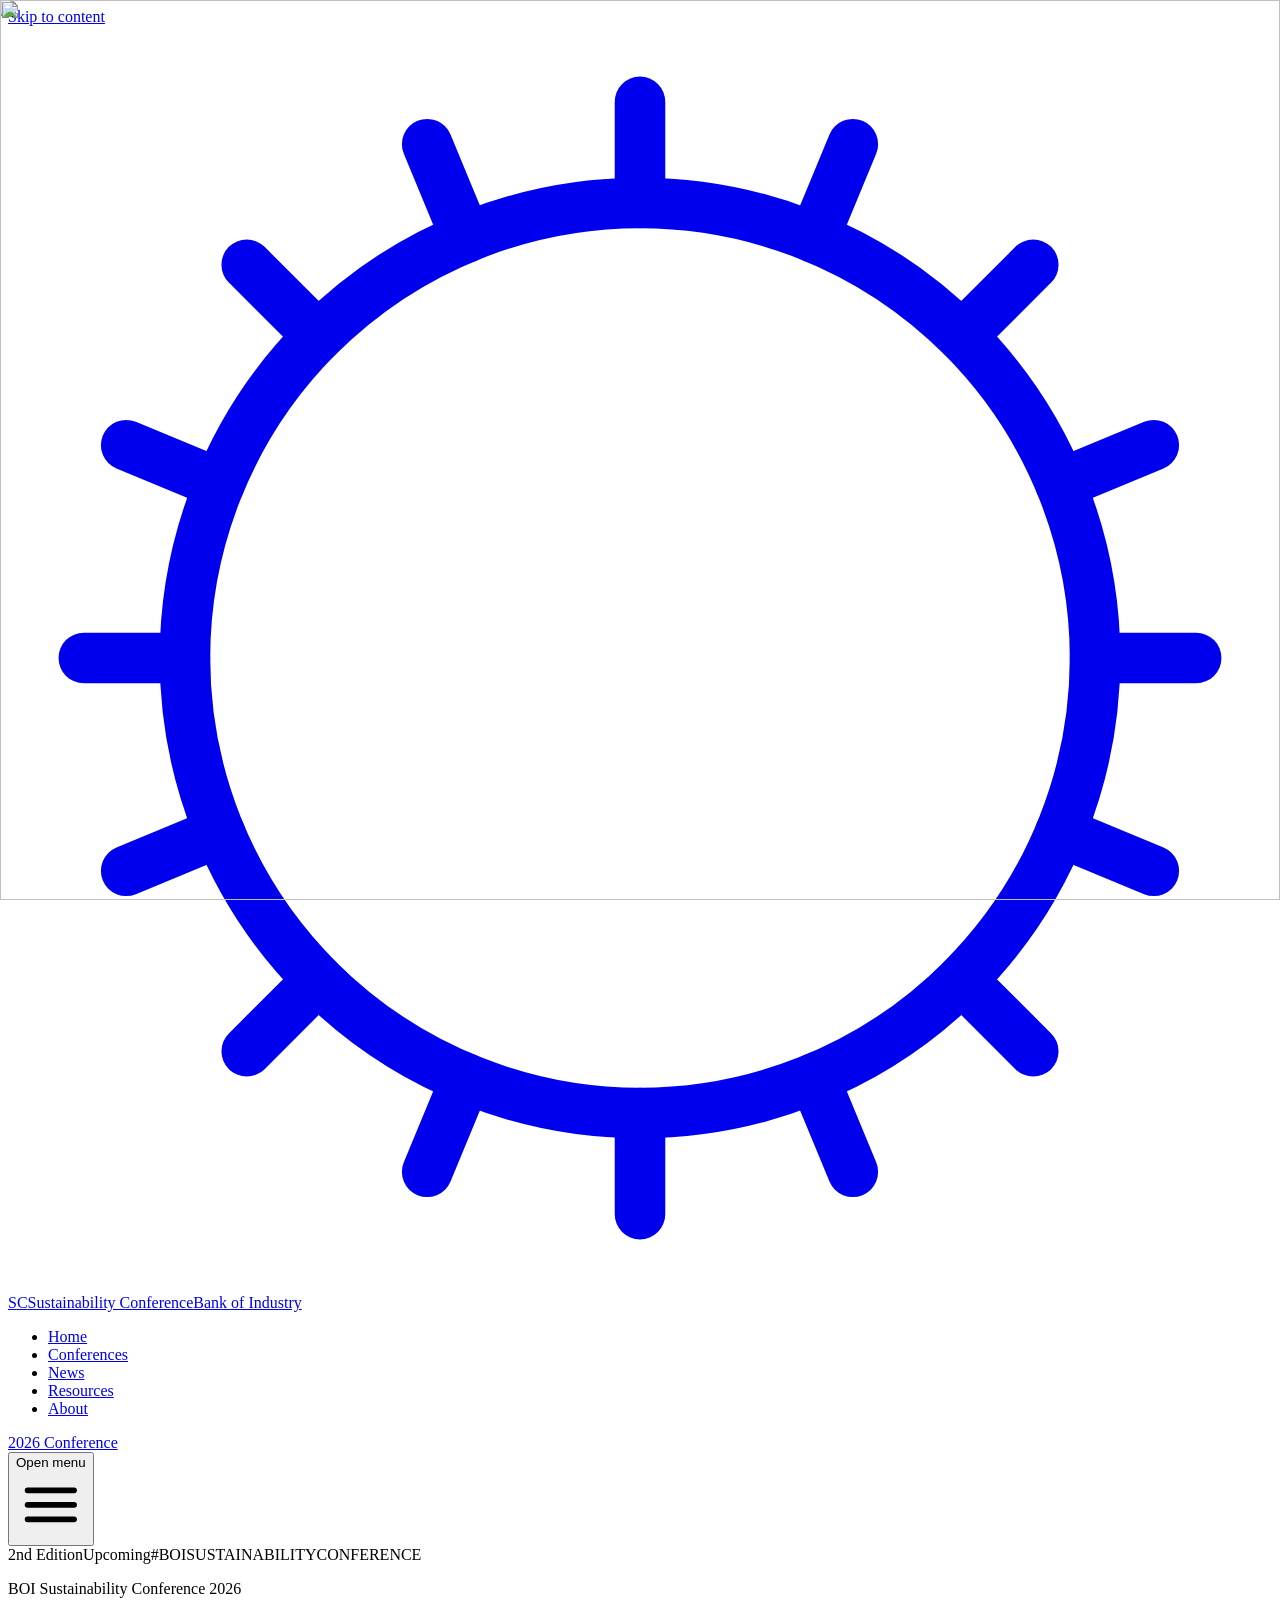
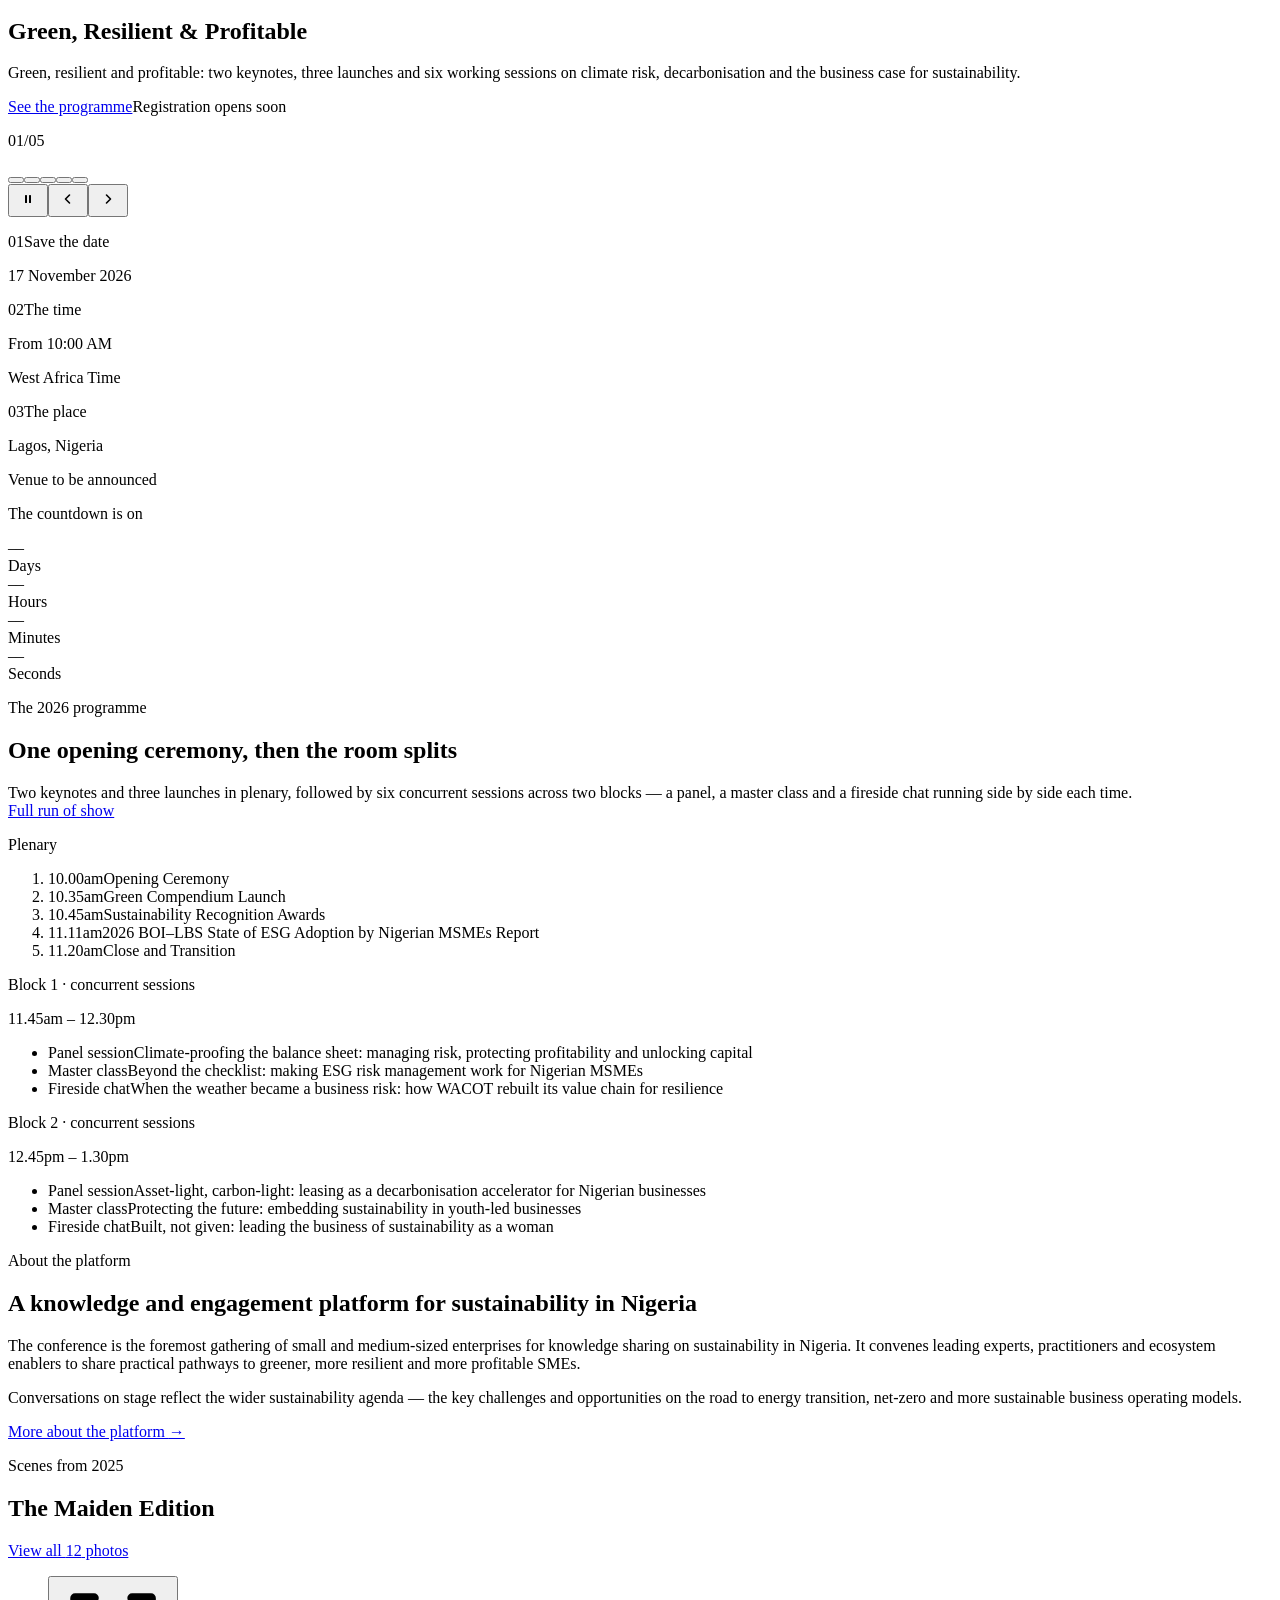
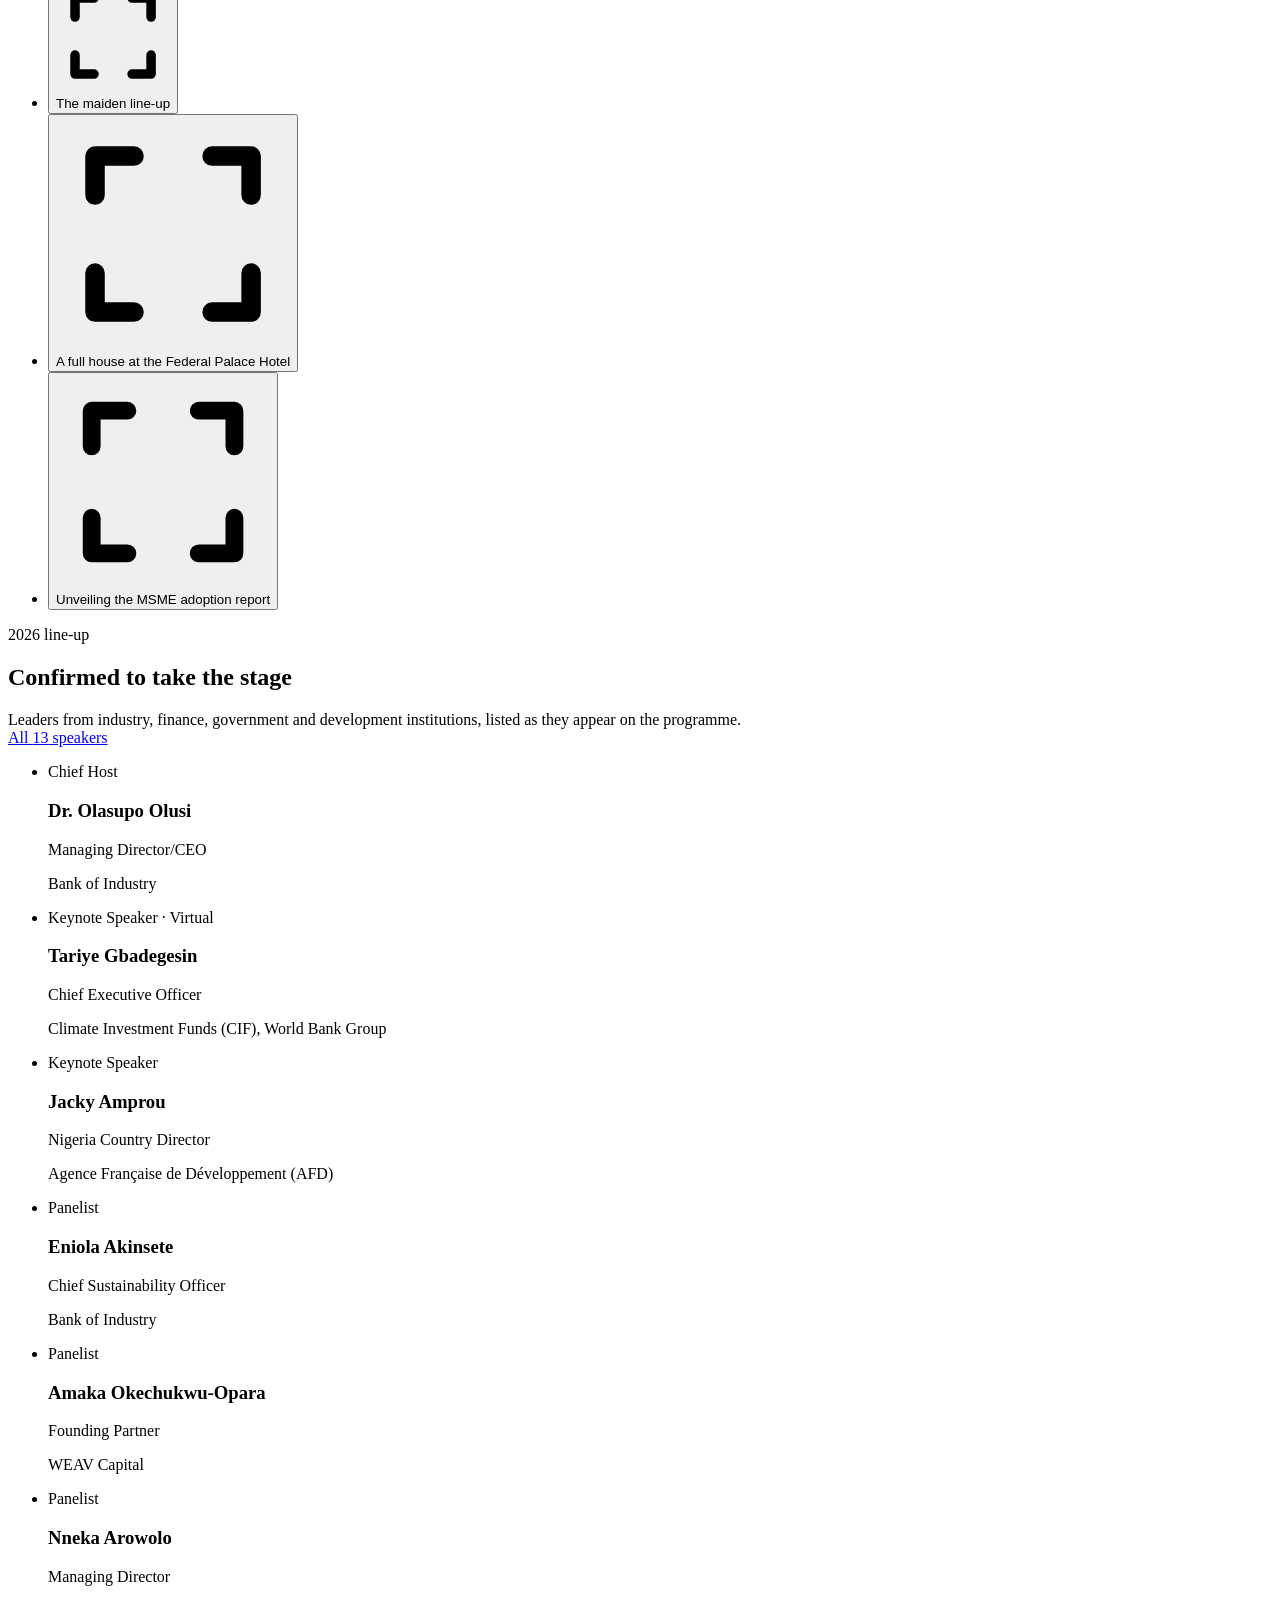
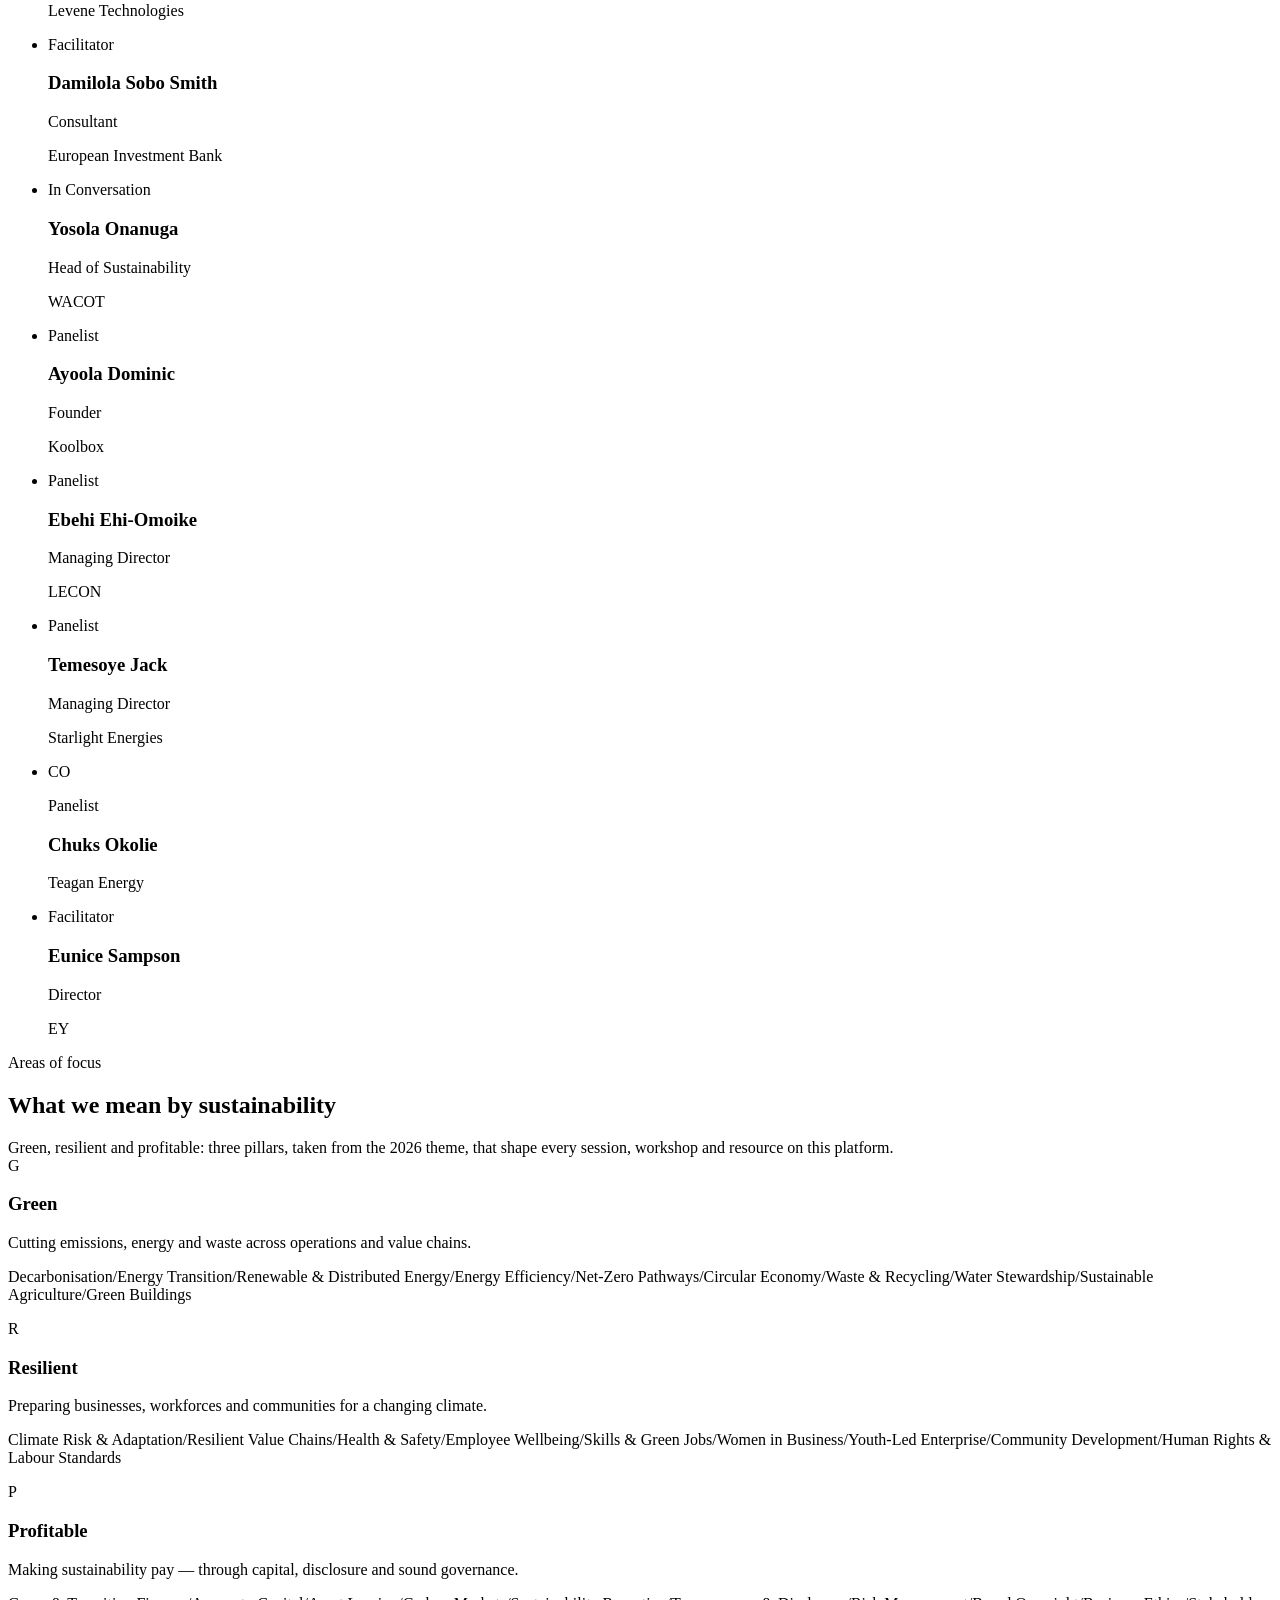
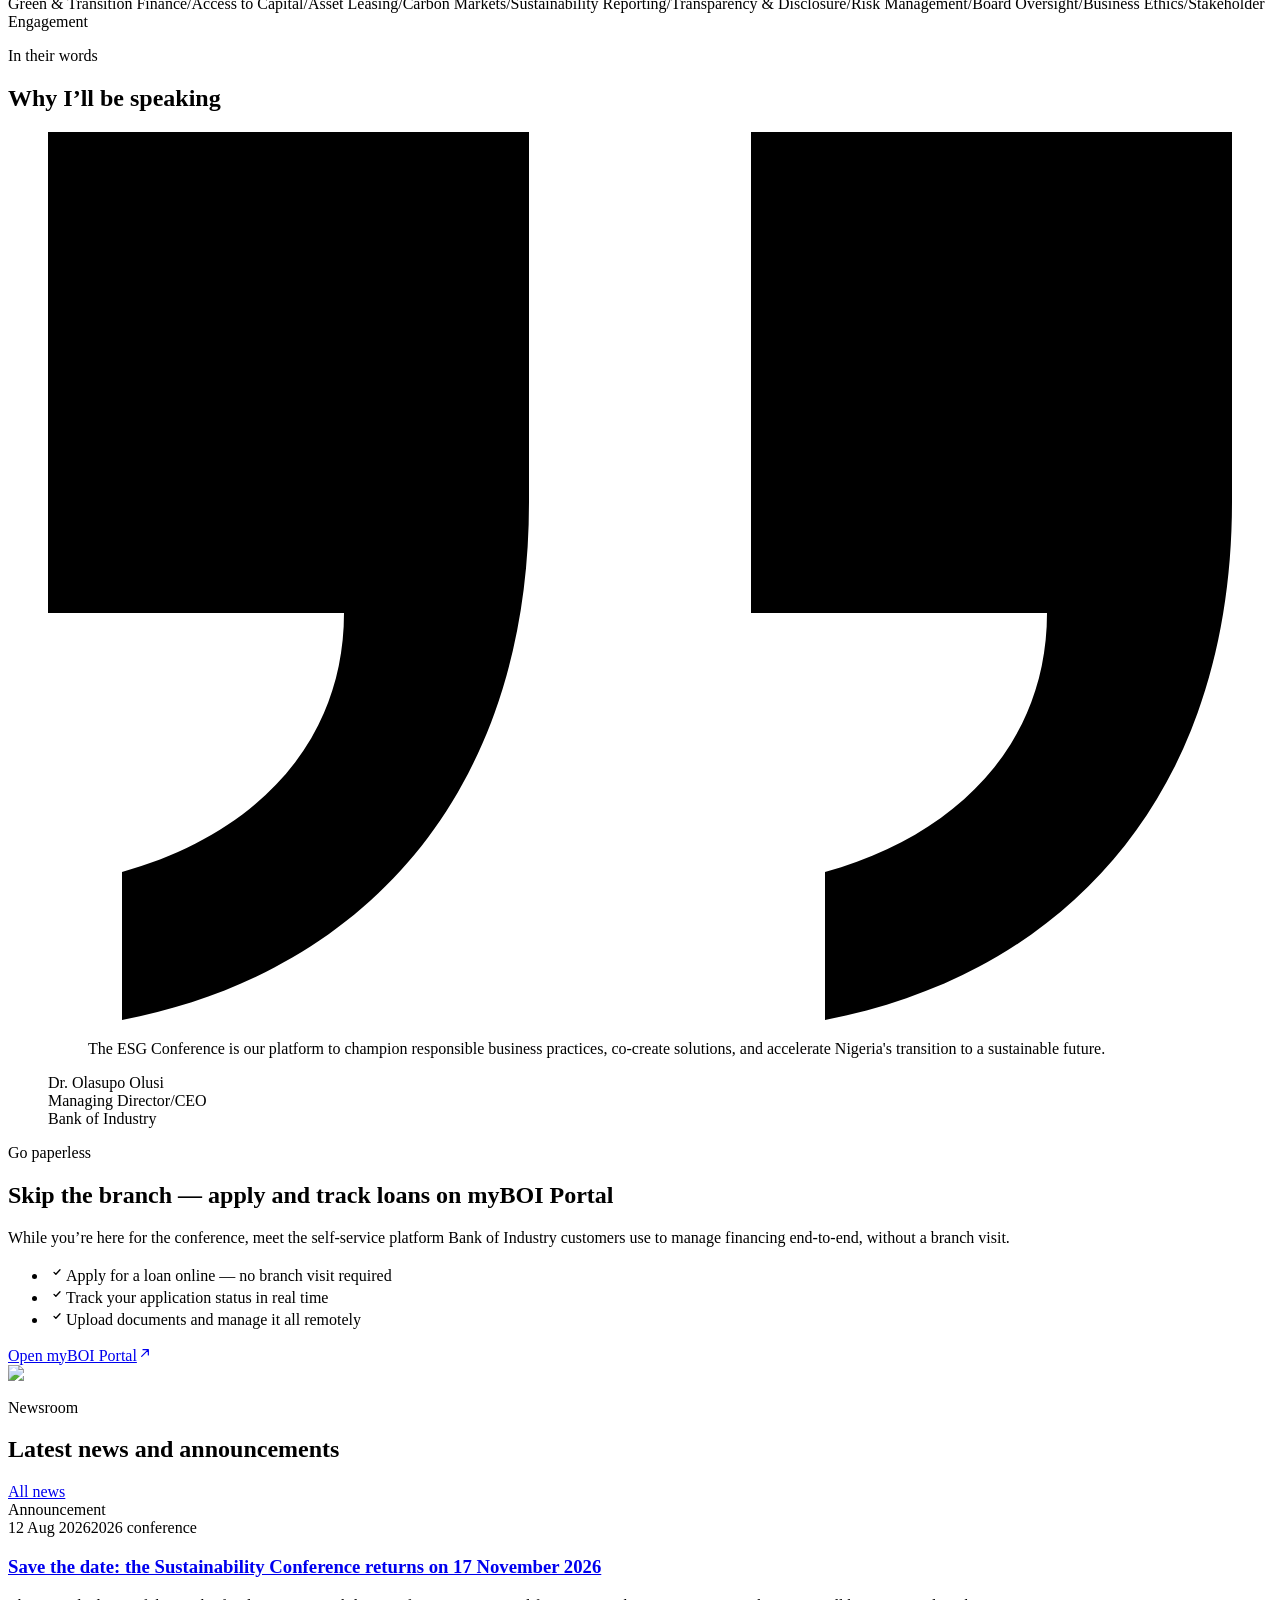
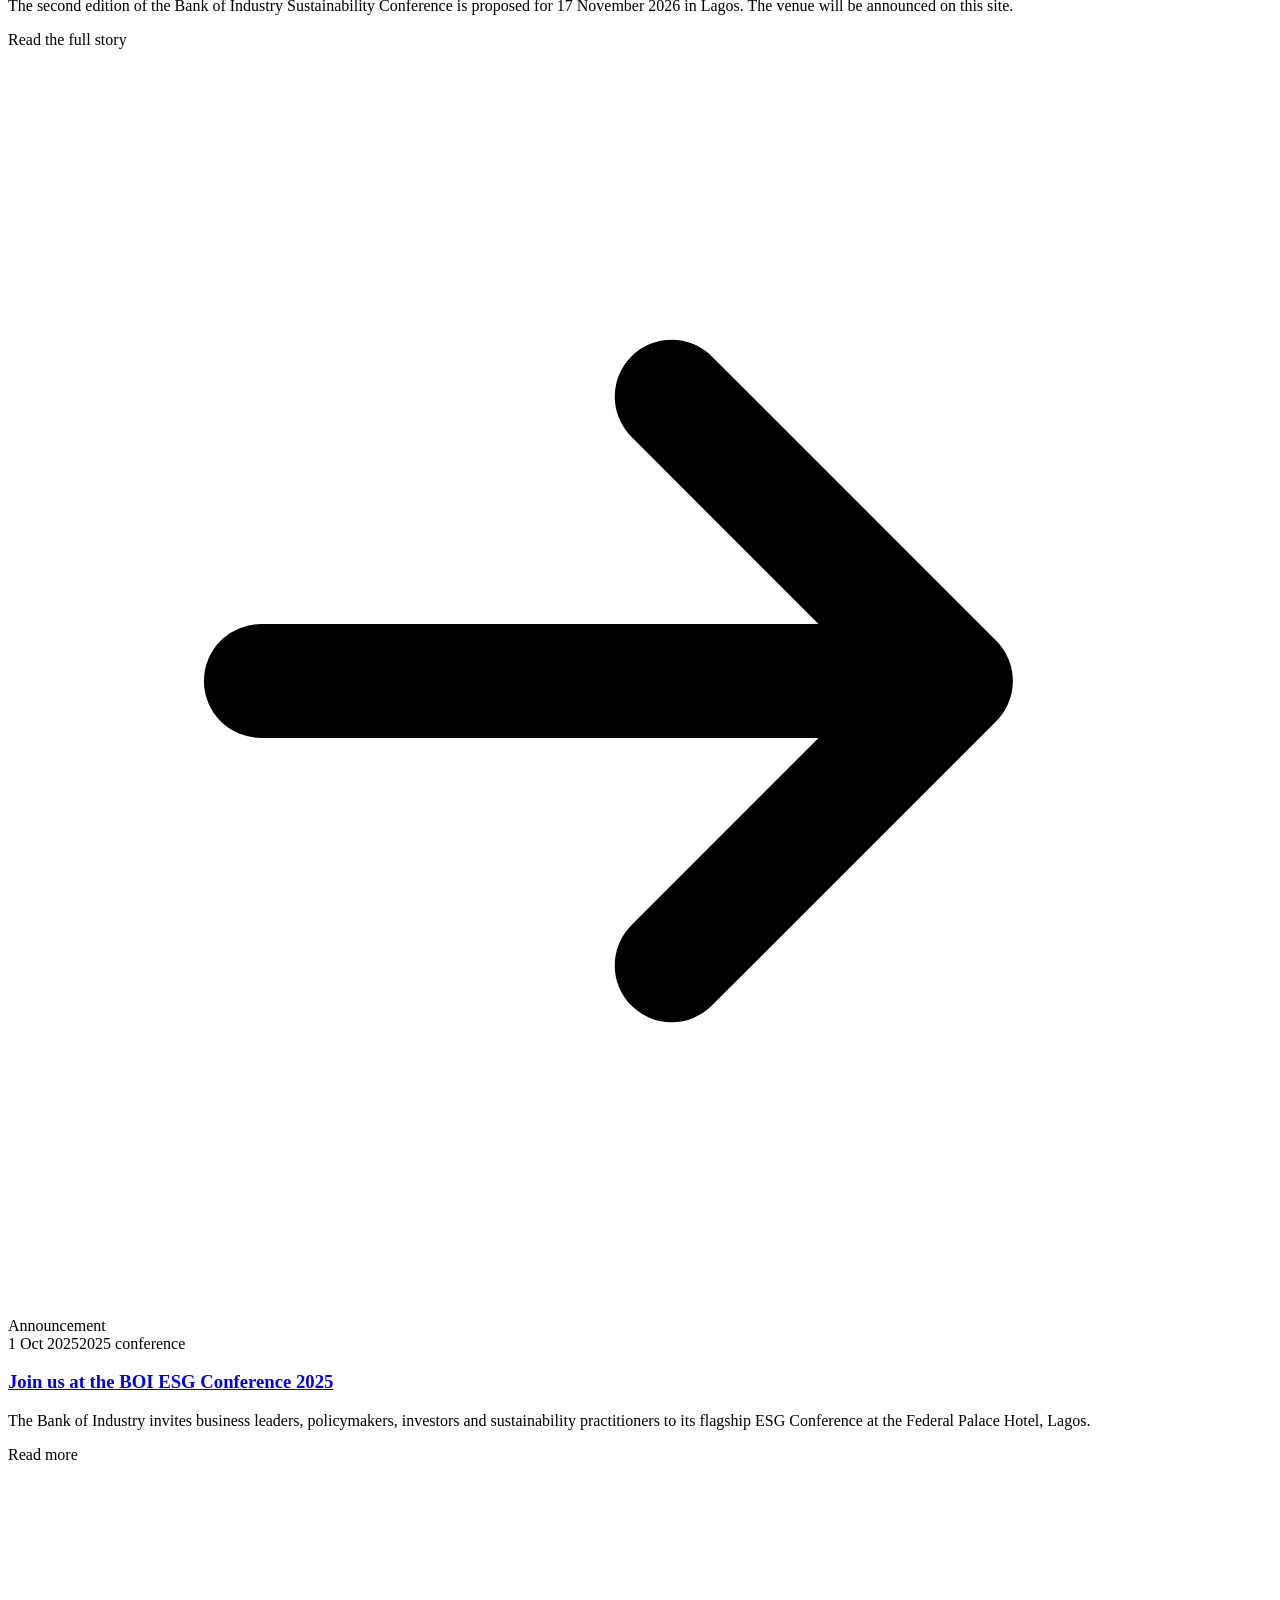
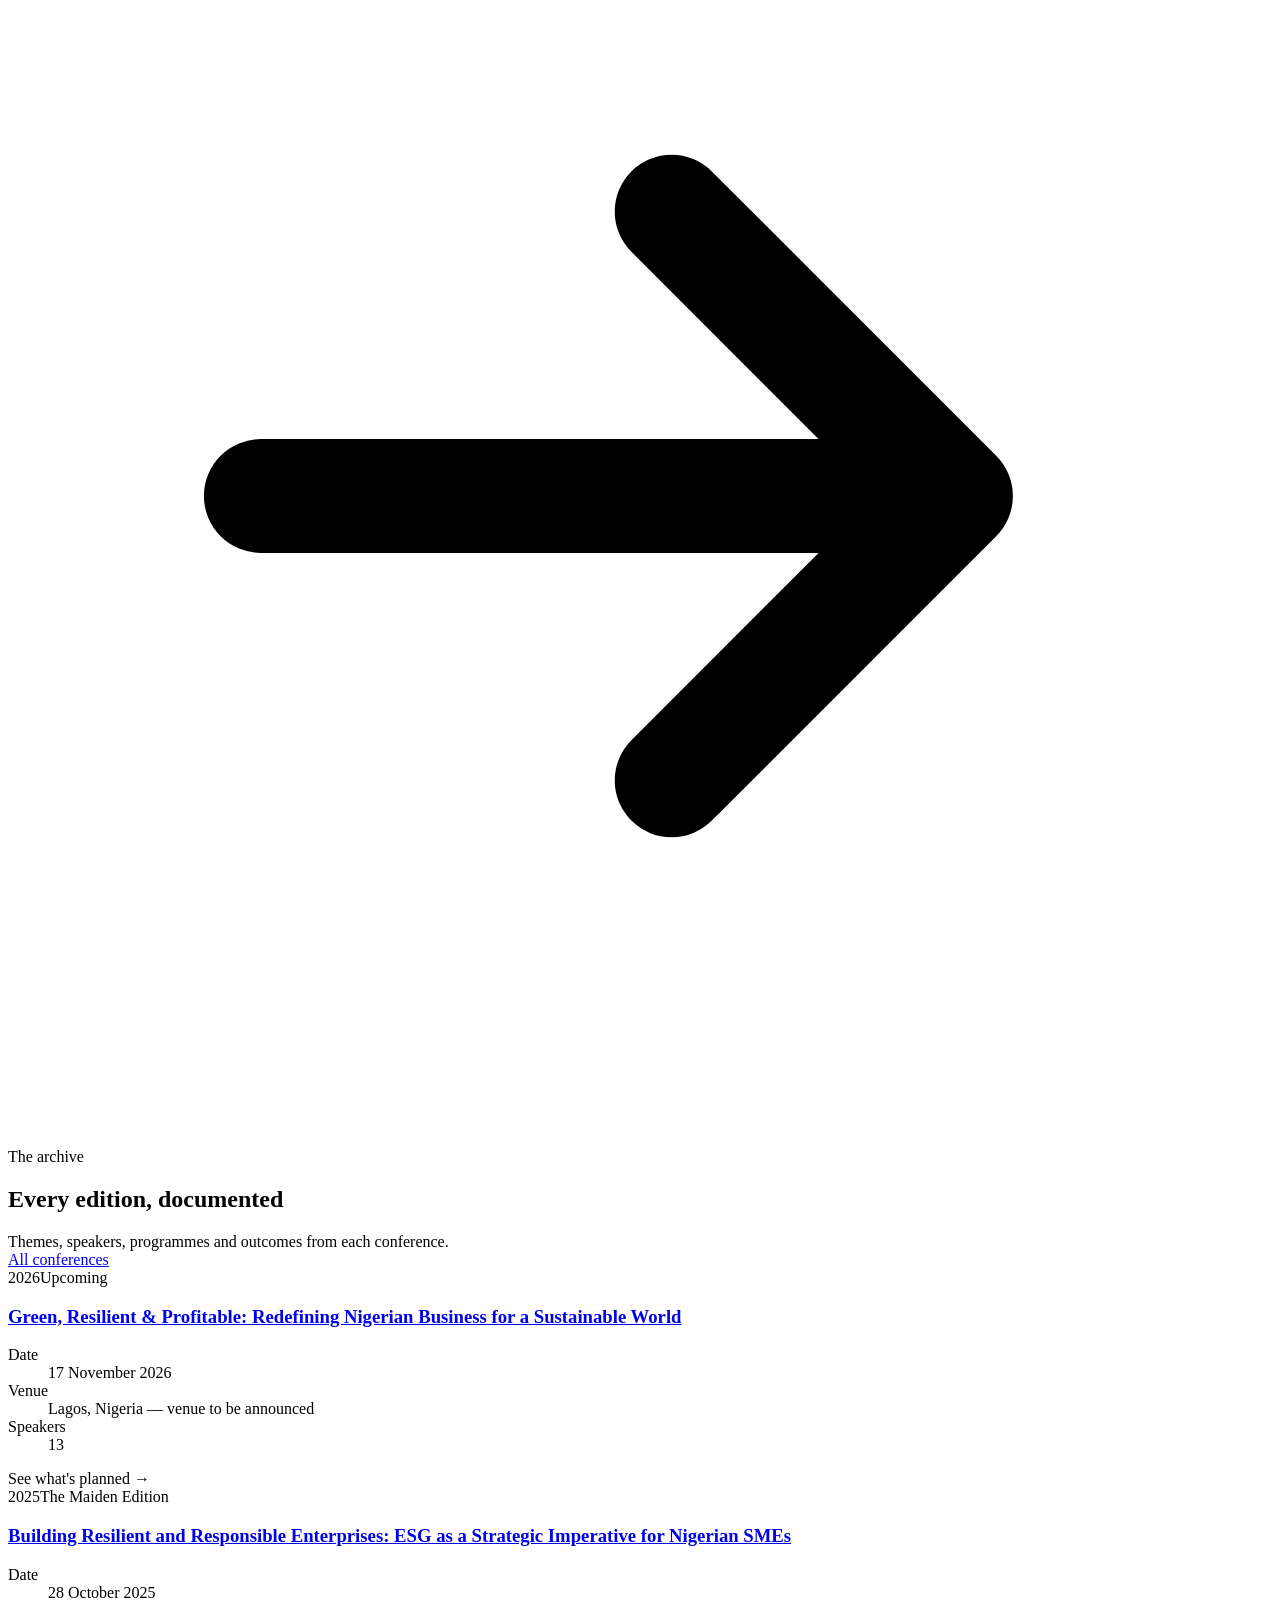
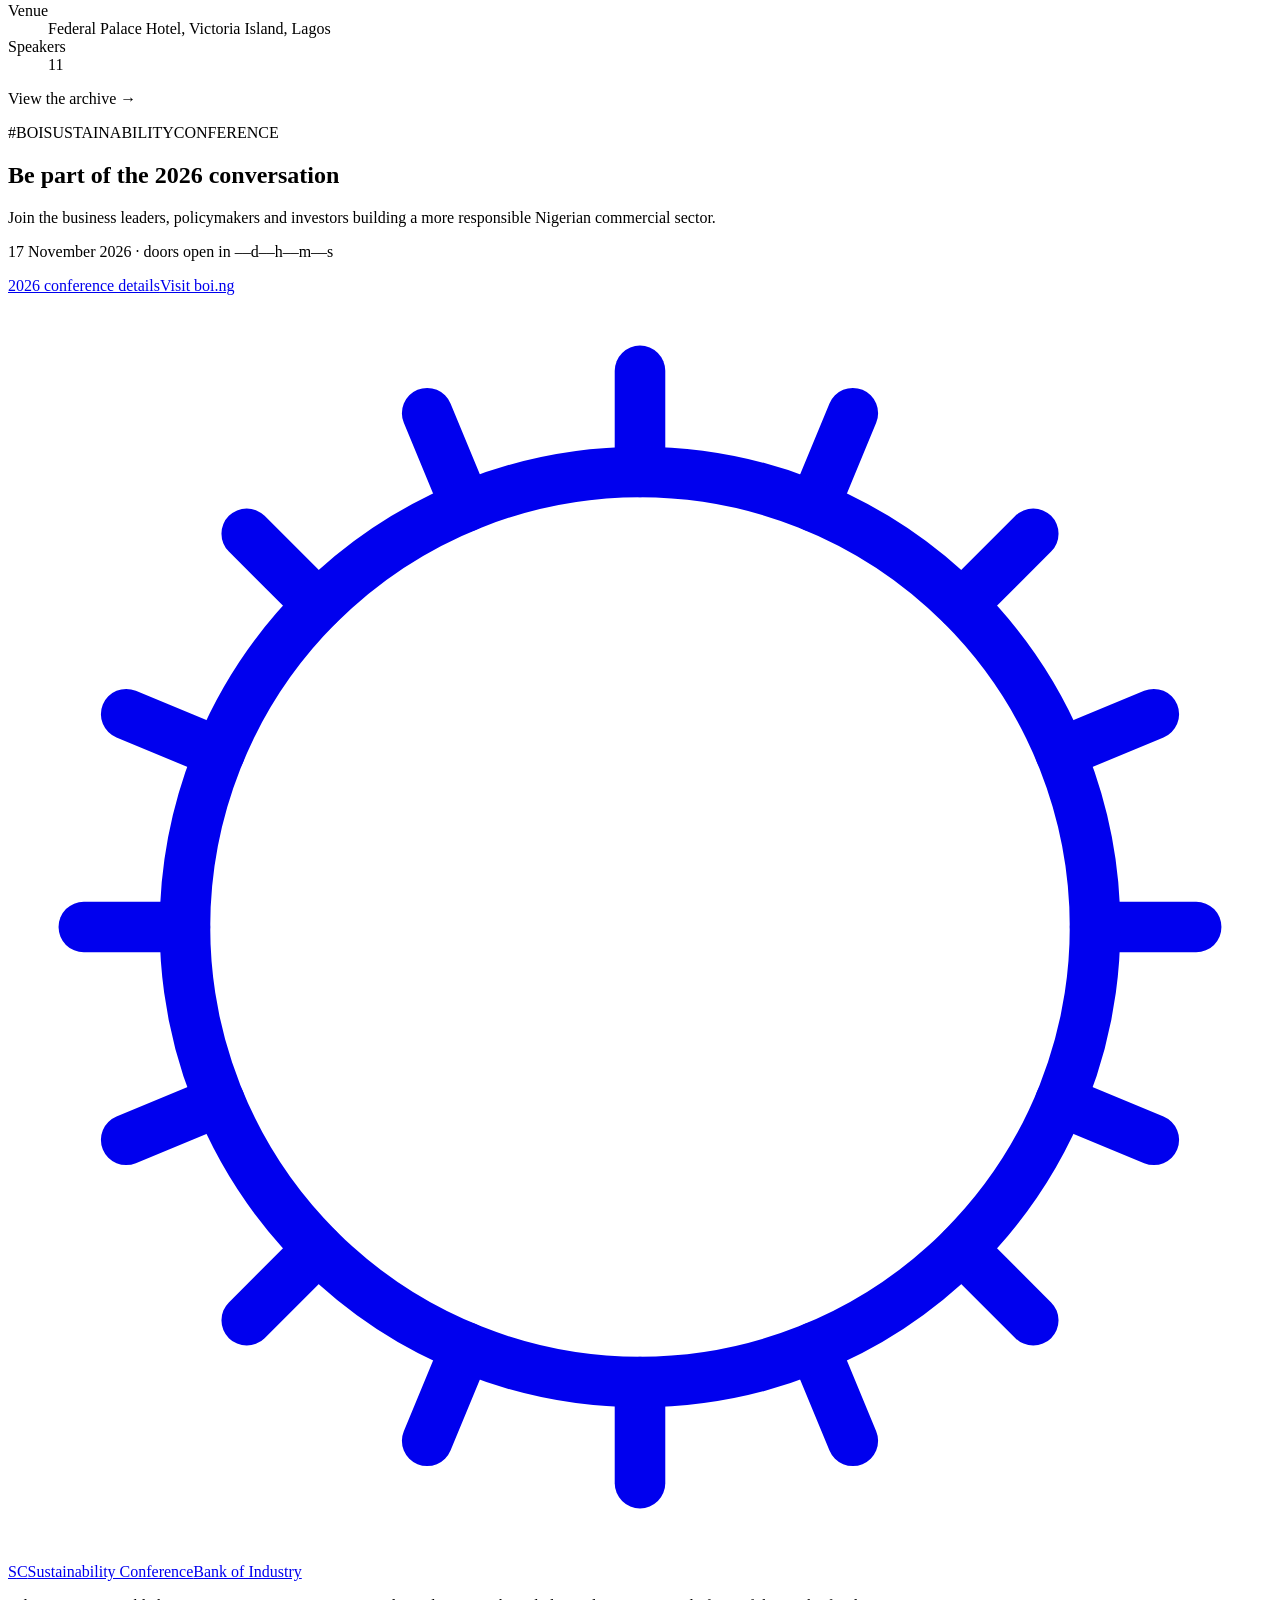
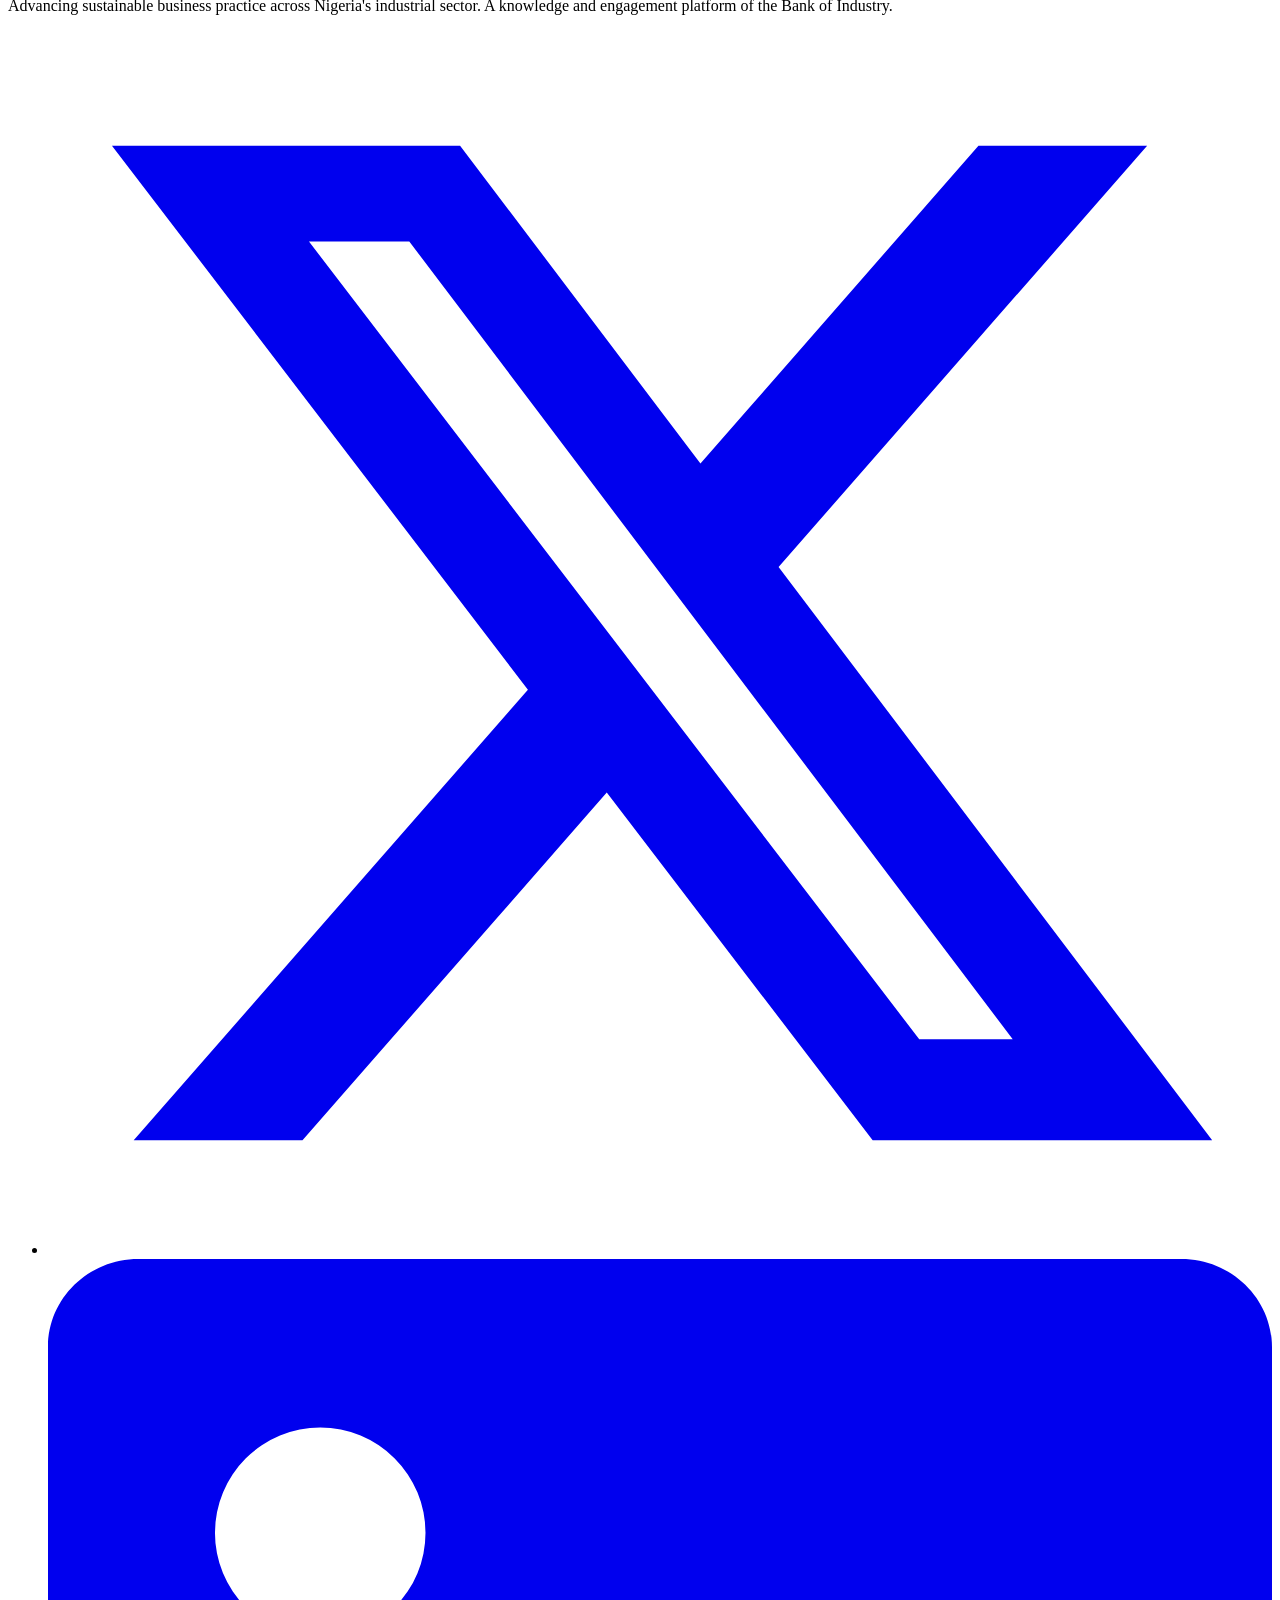
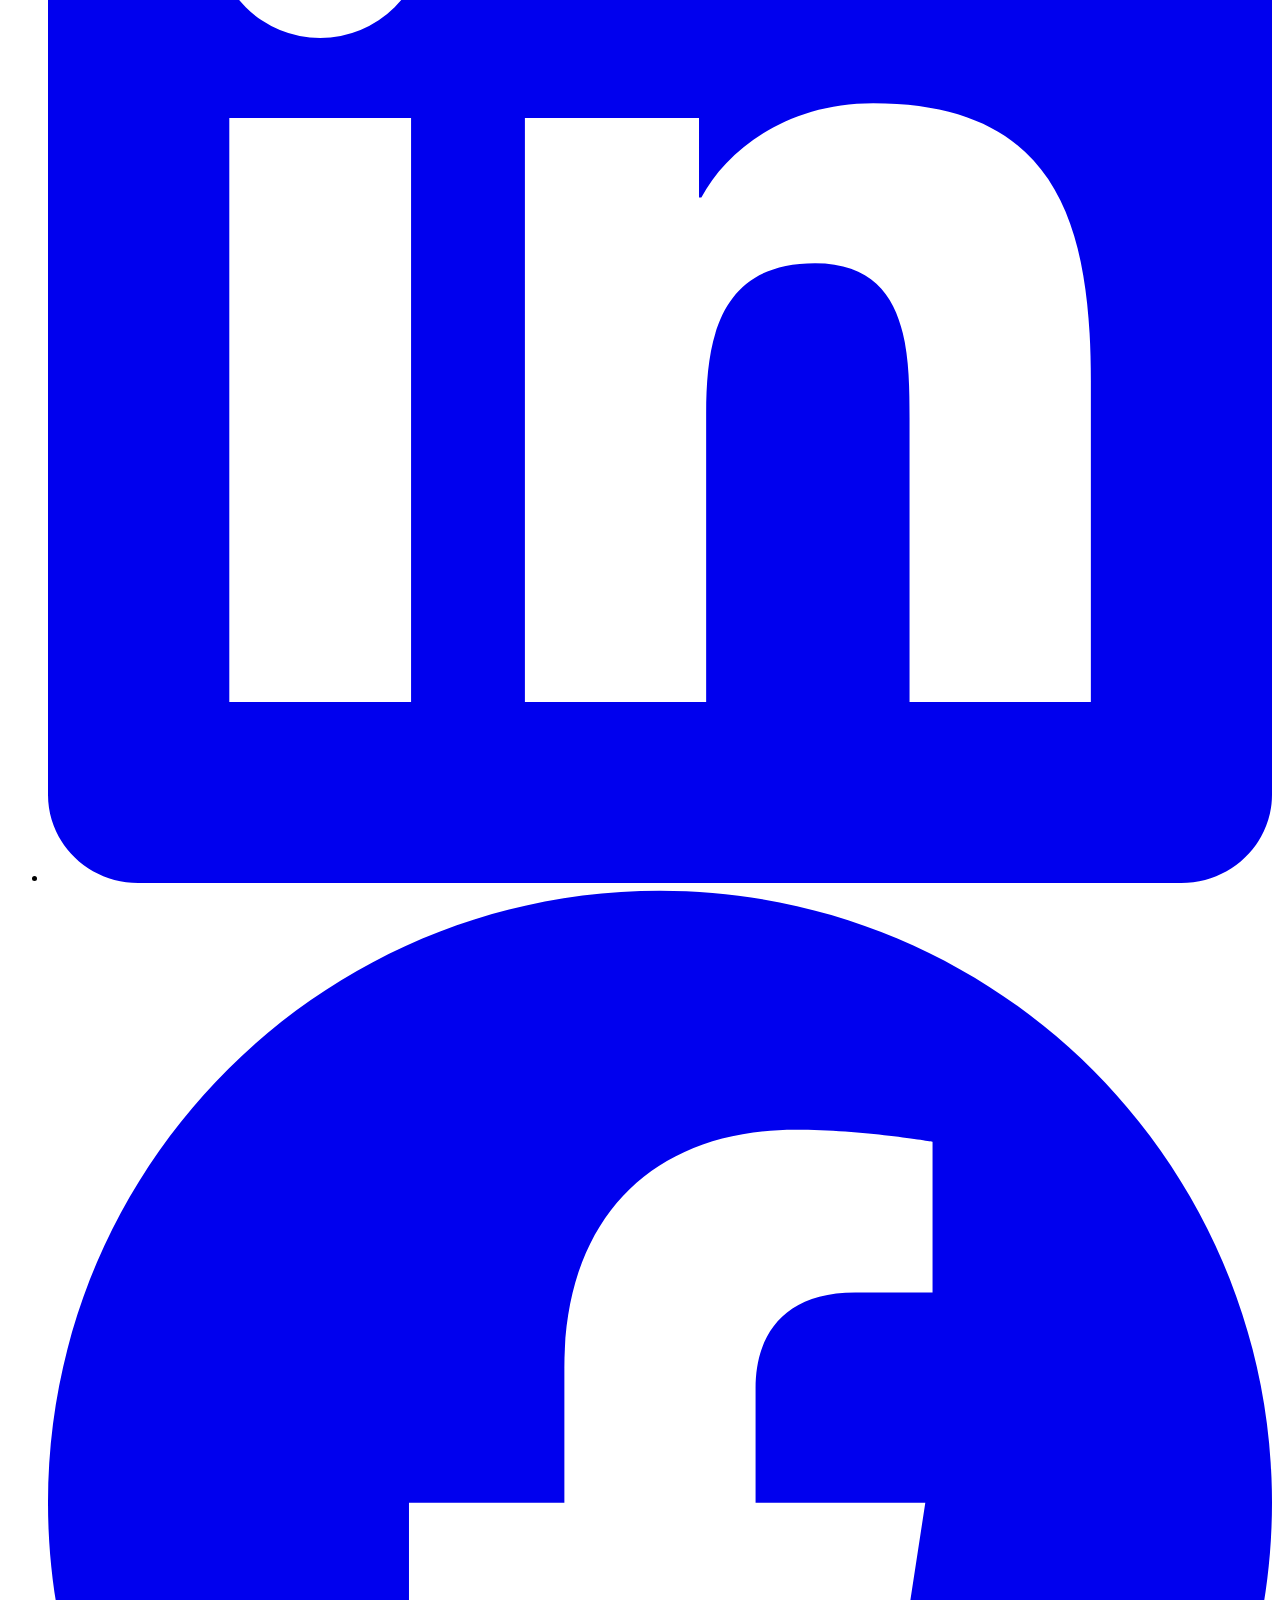
==== commit 7e24b7cd: "feat: add initial implementation of TURBOPACK chunk loading and registration" ====
--- a/index.html
+++ b/index.html
@@ -1 +1 @@
-<!DOCTYPE html><html lang="en" class="geist_a71539c9-module__T19VSG__variable geist_mono_8d43a2aa-module__8Li5zG__variable h-full antialiased"><head><meta charSet="utf-8"><meta name="viewport" content="width=device-width, initial-scale=1"><link rel="preload" href="_next/static/media/797e433ab948586e-s.p.0r6juujl39pe6.woff2" as="font" crossorigin="" type="font/woff2"><link rel="preload" href="_next/static/media/caa3a2e1cccd8315-s.p.0wgildi0cnwt9.woff2" as="font" crossorigin="" type="font/woff2"><link rel="preload" as="image" href="images/conference/2025/hero-panel.webp"><link rel="stylesheet" href="_next/static/chunks/04hqu6eh6c9bq.css" data-precedence="next"><link rel="preload" as="script" fetchPriority="low" href="_next/static/chunks/3s6nzrbk-8mnv.js"><script src="_next/static/chunks/19mx3mg6lkumu.js" async=""></script><script src="_next/static/chunks/4561u0v7ysn3r.js" async=""></script><script src="_next/static/chunks/1f5ust74o0qp9.js" async=""></script><script src="_next/static/chunks/turbopack-28mfh38016ipq.js" async=""></script><script src="_next/static/chunks/365vlb8nw7rhe.js" async="" crossorigin=""></script><script src="_next/static/chunks/37czvgpnuhepo.js" async="" crossorigin=""></script><meta name="next-size-adjust" content=""><title>Sustainability Conference — Conferences, news and resources</title><meta name="description" content="The Sustainability Conference is the Bank of Industry&#x27;s knowledge and engagement platform for sustainability among Nigerian enterprises — conferences, news and resources."><meta property="og:title" content="Sustainability Conference"><meta property="og:description" content="The Sustainability Conference is the Bank of Industry&#x27;s knowledge and engagement platform for sustainability among Nigerian enterprises — conferences, news and resources."><meta property="og:url" content="https://www.esgbyboinigeria.com/"><meta property="og:site_name" content="Sustainability Conference"><meta property="og:locale" content="en_NG"><meta property="og:type" content="website"><meta name="twitter:card" content="summary_large_image"><meta name="twitter:site" content="@BOINigeria"><meta name="twitter:title" content="Sustainability Conference"><meta name="twitter:description" content="The Sustainability Conference is the Bank of Industry&#x27;s knowledge and engagement platform for sustainability among Nigerian enterprises — conferences, news and resources."><link rel="icon" href="favicon.ico?favicon.0btx71o6obnze.ico" sizes="48x48" type="image/x-icon"><link rel="icon" href="icon.png?icon.0pspc0rctt0tb.png" sizes="192x192" type="image/png"><link rel="icon" href="icon.svg?icon.39bcs3ecnh-lb.svg" sizes="any" type="image/svg+xml"><link rel="apple-touch-icon" href="apple-icon.png?apple-icon.047o7vyni3rv0.png" sizes="180x180" type="image/png"><script src="_next/static/chunks/0cz1d0mv5g_q7.js" noModule=""></script></head><body class="flex min-h-full flex-col bg-white"><div hidden=""><!--$--><!--/$--></div><a href="#main" class="sr-only focus:not-sr-only focus:absolute focus:top-4 focus:left-4 focus:z-100 focus:rounded-full focus:bg-brand-800 focus:px-5 focus:py-3 focus:text-sm focus:font-semibold focus:text-white">Skip to content</a><header class="sticky top-0 z-50 border-b transition-colors border-transparent bg-white"><div class="mx-auto w-full px-5 sm:px-8 max-w-6xl"><div class="flex h-20 items-center justify-between gap-6"><a class="shrink-0" aria-label="Sustainability Conference — home" href=""><span class="inline-flex items-center gap-3"><span aria-hidden="true" class="relative inline-flex size-11 shrink-0 items-center justify-center"><svg viewBox="0 0 100 100" aria-hidden="true" class="absolute inset-0 size-full text-gold-400"><g stroke="currentColor" stroke-width="4" stroke-linecap="round"><line x1="50" y1="6" x2="50" y2="14" transform="rotate(0 50 50)"></line><line x1="50" y1="6" x2="50" y2="14" transform="rotate(22.5 50 50)"></line><line x1="50" y1="6" x2="50" y2="14" transform="rotate(45 50 50)"></line><line x1="50" y1="6" x2="50" y2="14" transform="rotate(67.5 50 50)"></line><line x1="50" y1="6" x2="50" y2="14" transform="rotate(90 50 50)"></line><line x1="50" y1="6" x2="50" y2="14" transform="rotate(112.5 50 50)"></line><line x1="50" y1="6" x2="50" y2="14" transform="rotate(135 50 50)"></line><line x1="50" y1="6" x2="50" y2="14" transform="rotate(157.5 50 50)"></line><line x1="50" y1="6" x2="50" y2="14" transform="rotate(180 50 50)"></line><line x1="50" y1="6" x2="50" y2="14" transform="rotate(202.5 50 50)"></line><line x1="50" y1="6" x2="50" y2="14" transform="rotate(225 50 50)"></line><line x1="50" y1="6" x2="50" y2="14" transform="rotate(247.5 50 50)"></line><line x1="50" y1="6" x2="50" y2="14" transform="rotate(270 50 50)"></line><line x1="50" y1="6" x2="50" y2="14" transform="rotate(292.5 50 50)"></line><line x1="50" y1="6" x2="50" y2="14" transform="rotate(315 50 50)"></line><line x1="50" y1="6" x2="50" y2="14" transform="rotate(337.5 50 50)"></line></g><circle cx="50" cy="50" r="36" fill="none" stroke="currentColor" stroke-width="4"></circle></svg><span class="relative text-[0.7rem] font-extrabold tracking-tight"><span class="text-leaf-600">S</span><span class="text-lagoon-500">C</span></span></span><span class="flex flex-col leading-none"><span class="max-w-40 text-base leading-tight font-extrabold tracking-tight text-brand-900">Sustainability Conference</span><span class="mt-1 text-[0.65rem] font-medium tracking-[0.16em] uppercase text-brand-700/70">Bank of Industry</span></span></span></a><nav aria-label="Primary" class="hidden lg:block"><ul class="flex items-center gap-1"><li><a aria-current="page" class="rounded-full px-4 py-2 text-sm font-medium transition-colors bg-brand-50 text-brand-800" href="">Home</a></li><li><a class="rounded-full px-4 py-2 text-sm font-medium transition-colors text-ink-600 hover:bg-paper hover:text-brand-800" href="conferences/">Conferences</a></li><li><a class="rounded-full px-4 py-2 text-sm font-medium transition-colors text-ink-600 hover:bg-paper hover:text-brand-800" href="news/">News</a></li><li><a class="rounded-full px-4 py-2 text-sm font-medium transition-colors text-ink-600 hover:bg-paper hover:text-brand-800" href="resources/">Resources</a></li><li><a class="rounded-full px-4 py-2 text-sm font-medium transition-colors text-ink-600 hover:bg-paper hover:text-brand-800" href="about/">About</a></li></ul></nav><div class="flex items-center gap-3"><div class="hidden sm:block"><a class="inline-flex items-center justify-center gap-2 rounded-full px-6 py-3 text-sm font-semibold whitespace-nowrap transition-colors disabled:cursor-not-allowed disabled:opacity-50 bg-brand-700 text-white hover:bg-brand-800 px-5 py-2.5" href="conferences/2026/">2026 Conference</a></div><button type="button" aria-expanded="false" aria-controls="mobile-nav" class="inline-flex size-10 items-center justify-center rounded-full text-brand-900 hover:bg-paper-dark lg:hidden"><span class="sr-only">Open menu</span><svg viewBox="0 0 24 24" class="size-5" aria-hidden="true"><path d="M4 7h16M4 12h16M4 17h16" stroke="currentColor" stroke-width="2" stroke-linecap="round"></path></svg></button></div></div></div></header><main id="main" class="flex-1"><section aria-label="BOI Sustainability Conference 2026" class="relative isolate flex flex-col overflow-hidden bg-brand-950 text-white lg:min-h-[min(calc(100svh-5rem),50rem)]"><div class="relative order-2 aspect-[3/2] w-full bg-brand-950 lg:absolute lg:inset-0 lg:order-none lg:-z-20 lg:aspect-auto"><div aria-hidden="true" class="absolute inset-0 overflow-hidden opacity-100" style="transition:opacity 1100ms ease-out"><img alt="" decoding="async" data-nimg="fill" class="object-contain object-center lg:object-right" style="position:absolute;height:100%;width:100%;left:0;top:0;right:0;bottom:0;color:transparent" src="images/conference/2025/hero-panel.webp"></div><div aria-hidden="true" class="absolute inset-0 overflow-hidden opacity-0" style="transition:opacity 1100ms ease-out"><img alt="" loading="lazy" decoding="async" data-nimg="fill" class="object-contain object-center lg:object-right" style="position:absolute;height:100%;width:100%;left:0;top:0;right:0;bottom:0;color:transparent" src="images/conference/2025/opening-address.webp"></div><div aria-hidden="true" class="absolute inset-0 overflow-hidden opacity-0" style="transition:opacity 1100ms ease-out"><img alt="" loading="lazy" decoding="async" data-nimg="fill" class="object-contain object-center lg:object-right" style="position:absolute;height:100%;width:100%;left:0;top:0;right:0;bottom:0;color:transparent" src="images/conference/2025/national-anthem.webp"></div><div aria-hidden="true" class="absolute inset-0 overflow-hidden opacity-0" style="transition:opacity 1100ms ease-out"><img alt="" loading="lazy" decoding="async" data-nimg="fill" class="object-contain object-center lg:object-right" style="position:absolute;height:100%;width:100%;left:0;top:0;right:0;bottom:0;color:transparent" src="images/conference/2025/delegates.webp"></div><div aria-hidden="true" class="absolute inset-0 overflow-hidden opacity-0" style="transition:opacity 1100ms ease-out"><img alt="" loading="lazy" decoding="async" data-nimg="fill" class="object-contain object-center lg:object-right" style="position:absolute;height:100%;width:100%;left:0;top:0;right:0;bottom:0;color:transparent" src="images/conference/2025/capturing-the-moment.webp"></div></div><div aria-hidden="true" class="absolute inset-0 -z-10 hidden lg:block" style="background:linear-gradient(90deg, var(--color-brand-950) 30%, rgb(0 42 20 / 0.72) 48%, transparent 72%)"></div><div aria-hidden="true" class="absolute inset-x-0 bottom-0 -z-10 hidden h-1/4 bg-gradient-to-t from-brand-950/75 to-transparent lg:block"></div><div class="mx-auto w-full px-5 sm:px-8 max-w-6xl relative order-1 flex flex-col justify-center py-10 sm:py-16 lg:order-none lg:flex-1 lg:py-20"><div class="max-w-3xl"><div class="hero-rise flex flex-wrap items-center gap-x-4 gap-y-2.5" style="animation-delay:40ms"><span class="inline-flex items-center gap-2.5 rounded-full border border-gold-400/45 bg-gold-400/10 px-4 py-1.5 text-[11px] font-semibold tracking-[0.16em] text-gold-200 uppercase"><span class="relative flex size-1.5" aria-hidden="true"><span class="absolute inline-flex size-full animate-ping rounded-full bg-gold-300 opacity-75"></span><span class="relative inline-flex size-1.5 rounded-full bg-gold-300"></span></span>2nd Edition</span><span class="text-[11px] font-semibold tracking-[0.16em] text-brand-100/60 uppercase">Upcoming</span><span class="hidden font-mono text-[11px] tracking-wide text-gold-300/70 sm:inline">#BOISUSTAINABILITYCONFERENCE</span></div><p class="hero-rise mt-6 text-sm font-semibold text-brand-100/70 sm:mt-8" style="animation-delay:110ms">BOI Sustainability Conference 2026</p><h1 class="hero-rise mt-3.5 text-[clamp(2.4rem,7.2vw,4.75rem)] leading-[0.98] font-bold" style="animation-delay:170ms">Green, Resilient &amp;<span class="text-gold-300"> <!-- -->Profitable</span></h1><p class="hero-rise mt-5 max-w-xl text-base leading-relaxed text-brand-100/80 sm:mt-7 sm:text-lg" style="animation-delay:240ms">Green, resilient and profitable: two keynotes, three launches and six working sessions on climate risk, decarbonisation and the business case for sustainability.</p><div class="hero-rise mt-7 flex flex-wrap items-center gap-x-4 gap-y-3 sm:mt-10" style="animation-delay:310ms"><a class="inline-flex items-center justify-center gap-2 rounded-full px-6 py-3 text-sm font-semibold whitespace-nowrap transition-colors disabled:cursor-not-allowed disabled:opacity-50 bg-gold-400 text-brand-950 hover:bg-gold-300" href="conferences/2026/">See the programme</a><span class="inline-flex items-center gap-2.5 text-sm text-brand-100/70"><span class="relative flex size-1.5" aria-hidden="true"><span class="absolute inline-flex size-full animate-ping rounded-full bg-crimson-400 opacity-75"></span><span class="relative inline-flex size-1.5 rounded-full bg-crimson-500"></span></span>Registration opens soon</span></div></div></div><div class="mx-auto w-full px-5 sm:px-8 max-w-6xl relative order-3 lg:order-none"><div class="flex flex-wrap items-center justify-between gap-x-8 gap-y-3 pt-5 pb-6 sm:pb-7 lg:pt-0"><p class="min-w-0 text-xs text-brand-100/55"><span class="font-mono text-gold-300/80">01</span><span class="mx-2 text-white/25">/</span><span class="font-mono">05</span></p><div class="flex items-center gap-4"><div class="flex items-center gap-1.5"><button type="button" aria-label="Show photograph 1 of 5" aria-current="true" class="group py-2.5"><span class="block h-0.5 w-7 overflow-hidden transition-colors sm:w-9 bg-white/25"><span class="block h-full origin-left bg-gold-400" style="transform:scaleX(0)"></span></span></button><button type="button" aria-label="Show photograph 2 of 5" class="group py-2.5"><span class="block h-0.5 w-7 overflow-hidden transition-colors sm:w-9 bg-white/20 group-hover:bg-white/45"></span></button><button type="button" aria-label="Show photograph 3 of 5" class="group py-2.5"><span class="block h-0.5 w-7 overflow-hidden transition-colors sm:w-9 bg-white/20 group-hover:bg-white/45"></span></button><button type="button" aria-label="Show photograph 4 of 5" class="group py-2.5"><span class="block h-0.5 w-7 overflow-hidden transition-colors sm:w-9 bg-white/20 group-hover:bg-white/45"></span></button><button type="button" aria-label="Show photograph 5 of 5" class="group py-2.5"><span class="block h-0.5 w-7 overflow-hidden transition-colors sm:w-9 bg-white/20 group-hover:bg-white/45"></span></button></div><div class="flex items-center gap-1"><button type="button" aria-label="Pause the slideshow" class="rounded-full border border-white/20 p-1.5 text-white/75 transition-colors hover:border-white/45 hover:bg-white/10 hover:text-white"><svg width="24" height="24" viewBox="0 0 24 24" fill="currentColor" aria-hidden="true"><rect x="9" y="8" width="2" height="8" rx="0.6"></rect><rect x="13" y="8" width="2" height="8" rx="0.6"></rect></svg></button><button type="button" aria-label="Previous photograph" class="rounded-full border border-white/20 p-1.5 text-white/75 transition-colors hover:border-white/45 hover:bg-white/10 hover:text-white"><svg width="24" height="24" viewBox="0 0 24 24" fill="currentColor" aria-hidden="true"><path d="M13.5 8 9.5 12l4 4" fill="none" stroke="currentColor" stroke-width="1.6" stroke-linecap="round" stroke-linejoin="round"></path></svg></button><button type="button" aria-label="Next photograph" class="rounded-full border border-white/20 p-1.5 text-white/75 transition-colors hover:border-white/45 hover:bg-white/10 hover:text-white"><svg width="24" height="24" viewBox="0 0 24 24" fill="currentColor" aria-hidden="true"><path d="M10.5 8l4 4-4 4" fill="none" stroke="currentColor" stroke-width="1.6" stroke-linecap="round" stroke-linejoin="round"></path></svg></button></div></div></div></div><div class="relative order-4 border-t border-white/15 bg-brand-950/70 backdrop-blur-sm lg:order-none"><div class="mx-auto w-full px-5 sm:px-8 max-w-6xl"><div class="grid gap-x-10 gap-y-7 py-7 sm:grid-cols-2 lg:grid-cols-[1.05fr_0.8fr_1.15fr_auto] lg:py-8"><div><p class="flex items-center gap-2.5 text-[10px] font-semibold tracking-[0.16em] text-gold-300 uppercase"><span aria-hidden="true" class="font-mono text-white/30">01</span>Save the date</p><p class="mt-2.5 text-[0.95rem] leading-snug font-semibold text-white">17 November 2026</p></div><div><p class="flex items-center gap-2.5 text-[10px] font-semibold tracking-[0.16em] text-gold-300 uppercase"><span aria-hidden="true" class="font-mono text-white/30">02</span>The time</p><p class="mt-2.5 text-[0.95rem] leading-snug font-semibold text-white">From 10:00 AM</p><p class="mt-1 text-xs text-brand-200/60">West Africa Time</p></div><div><p class="flex items-center gap-2.5 text-[10px] font-semibold tracking-[0.16em] text-gold-300 uppercase"><span aria-hidden="true" class="font-mono text-white/30">03</span>The place</p><p class="mt-2.5 text-[0.95rem] leading-snug font-semibold text-white">Lagos, Nigeria</p><p class="mt-1 text-xs text-brand-200/60">Venue to be announced</p></div><div class="sm:col-span-2 lg:col-span-1 lg:border-l lg:border-white/15 lg:pl-10"><p class="text-[10px] font-semibold tracking-[0.16em] text-gold-300 uppercase">The countdown is on</p><div class="flex items-start gap-4 sm:gap-5 mt-3.5" role="timer" aria-live="off" aria-label="Time until the conference"><div class="min-w-11"><div class="font-mono text-[1.85rem] leading-none font-semibold tracking-tight text-white tabular-nums">––</div><div class="mt-2 text-[9px] font-medium tracking-[0.14em] text-gold-300/75 uppercase">Days</div></div><div class="min-w-11"><div class="font-mono text-[1.85rem] leading-none font-semibold tracking-tight text-white tabular-nums">––</div><div class="mt-2 text-[9px] font-medium tracking-[0.14em] text-gold-300/75 uppercase">Hours</div></div><div class="min-w-11"><div class="font-mono text-[1.85rem] leading-none font-semibold tracking-tight text-white tabular-nums">––</div><div class="mt-2 text-[9px] font-medium tracking-[0.14em] text-gold-300/75 uppercase">Minutes</div></div><div class="min-w-11"><div class="font-mono text-[1.85rem] leading-none font-semibold tracking-tight text-white tabular-nums">––</div><div class="mt-2 text-[9px] font-medium tracking-[0.14em] text-gold-300/75 uppercase">Seconds</div></div></div></div></div></div></div></section><section class="py-16 sm:py-24 bg-paper"><div class="mx-auto w-full px-5 sm:px-8 max-w-6xl"><div class="reveal mb-10 flex flex-col gap-4 sm:mb-14 sm:flex-row sm:items-end sm:justify-between"><div class="max-w-2xl"><p class="eyebrow eyebrow-tick text-brand-700">The 2026 programme</p><h2 class="mt-4 text-[1.75rem] leading-[1.15] font-bold text-brand-950 sm:text-[2.25rem]">One opening ceremony, then the room splits</h2><div class="mt-4 max-w-xl text-base leading-relaxed text-ink-600">Two keynotes and three launches in plenary, followed by six concurrent sessions across two blocks — a panel, a master class and a fireside chat running side by side each time.</div></div><div class="shrink-0"><a class="inline-flex items-center justify-center gap-2 rounded-full px-6 py-3 text-sm font-semibold whitespace-nowrap transition-colors disabled:cursor-not-allowed disabled:opacity-50 border border-line-strong bg-white text-brand-800 hover:border-brand-600 hover:text-brand-900" href="conferences/2026/#programme">Full run of show</a></div></div><div class="reveal-stagger grid gap-x-16 gap-y-12 lg:grid-cols-[minmax(0,20rem)_minmax(0,1fr)]"><div><p class="eyebrow text-ink-400">Plenary</p><ol class="mt-5 space-y-4"><li class="flex gap-4"><span class="w-16 shrink-0 font-mono text-sm text-ink-400 tabular-nums">10.00am</span><span class="text-sm leading-snug font-semibold text-ink-900">Opening Ceremony</span></li><li class="flex gap-4"><span class="w-16 shrink-0 font-mono text-sm text-ink-400 tabular-nums">10.35am</span><span class="text-sm leading-snug font-semibold text-ink-900">Green Compendium Launch</span></li><li class="flex gap-4"><span class="w-16 shrink-0 font-mono text-sm text-ink-400 tabular-nums">10.45am</span><span class="text-sm leading-snug font-semibold text-ink-900">Sustainability Recognition Awards</span></li><li class="flex gap-4"><span class="w-16 shrink-0 font-mono text-sm text-ink-400 tabular-nums">11.11am</span><span class="text-sm leading-snug font-semibold text-ink-900">2026 BOI–LBS State of ESG Adoption by Nigerian MSMEs Report</span></li><li class="flex gap-4"><span class="w-16 shrink-0 font-mono text-sm text-ink-400 tabular-nums">11.20am</span><span class="text-sm leading-snug font-semibold text-ink-900">Close and Transition</span></li></ol></div><div class="space-y-8"><div><div class="flex flex-wrap items-baseline justify-between gap-x-6 gap-y-1 border-b border-line pb-3"><p class="eyebrow text-brand-700">Block 1<!-- --> · concurrent sessions</p><p class="font-mono text-sm text-ink-500">11.45am – 12.30pm</p></div><ul class="mt-4 space-y-3.5"><li class="flex flex-col gap-1 sm:flex-row sm:gap-5"><span class="eyebrow w-32 shrink-0 pt-1 text-ink-400">Panel session</span><span class="text-sm leading-snug font-medium text-ink-900">Climate-proofing the balance sheet: managing risk, protecting profitability and unlocking capital</span></li><li class="flex flex-col gap-1 sm:flex-row sm:gap-5"><span class="eyebrow w-32 shrink-0 pt-1 text-ink-400">Master class</span><span class="text-sm leading-snug font-medium text-ink-900">Beyond the checklist: making ESG risk management work for Nigerian MSMEs</span></li><li class="flex flex-col gap-1 sm:flex-row sm:gap-5"><span class="eyebrow w-32 shrink-0 pt-1 text-ink-400">Fireside chat</span><span class="text-sm leading-snug font-medium text-ink-900">When the weather became a business risk: how WACOT rebuilt its value chain for resilience</span></li></ul></div><div><div class="flex flex-wrap items-baseline justify-between gap-x-6 gap-y-1 border-b border-line pb-3"><p class="eyebrow text-brand-700">Block 2<!-- --> · concurrent sessions</p><p class="font-mono text-sm text-ink-500">12.45pm – 1.30pm</p></div><ul class="mt-4 space-y-3.5"><li class="flex flex-col gap-1 sm:flex-row sm:gap-5"><span class="eyebrow w-32 shrink-0 pt-1 text-ink-400">Panel session</span><span class="text-sm leading-snug font-medium text-ink-900">Asset-light, carbon-light: leasing as a decarbonisation accelerator for Nigerian businesses</span></li><li class="flex flex-col gap-1 sm:flex-row sm:gap-5"><span class="eyebrow w-32 shrink-0 pt-1 text-ink-400">Master class</span><span class="text-sm leading-snug font-medium text-ink-900">Protecting the future: embedding sustainability in youth-led businesses</span></li><li class="flex flex-col gap-1 sm:flex-row sm:gap-5"><span class="eyebrow w-32 shrink-0 pt-1 text-ink-400">Fireside chat</span><span class="text-sm leading-snug font-medium text-ink-900">Built, not given: leading the business of sustainability as a woman</span></li></ul></div></div></div></div></section><section class="py-16 sm:py-24"><div class="mx-auto w-full px-5 sm:px-8 max-w-6xl"><div class="grid items-center gap-x-16 gap-y-12 lg:grid-cols-[1.35fr_1fr]"><div class="reveal"><p class="eyebrow eyebrow-tick text-brand-700">About the platform</p><h2 class="mt-4 max-w-2xl text-[1.75rem] leading-[1.15] font-bold text-brand-950 sm:text-[2.25rem]">A knowledge and engagement platform for sustainability in Nigeria</h2><div class="mt-8 text-lg leading-relaxed text-ink-600 sm:mt-10"><p>The conference is the foremost gathering of small and medium-sized enterprises for knowledge sharing on sustainability in Nigeria. It convenes leading experts, practitioners and ecosystem enablers to share practical pathways to greener, more resilient and more profitable SMEs.</p><p class="mt-5">Conversations on stage reflect the wider sustainability agenda — the key challenges and opportunities on the road to energy transition, net-zero and more sustainable business operating models.</p><p class="mt-8"><a class="text-base font-semibold text-brand-700 underline-offset-4 hover:underline" href="about/">More about the platform <span aria-hidden="true">→</span></a></p></div></div><div class="relative aspect-square w-full mx-auto max-w-sm sm:max-w-md"><div class="absolute inset-0 will-change-transform"><img alt="A gear made of sustainability scenes: a farmer with a seedling, solar panels, wind turbines, an electric car charging and an industrial plant" loading="lazy" decoding="async" data-nimg="fill" class="object-contain" style="position:absolute;height:100%;width:100%;left:0;top:0;right:0;bottom:0;color:transparent" src="images/brand/boi-thematic-gear.webp"></div></div></div></div></section><section class="bg-brand-950 py-16 text-white sm:py-20"><div class="mx-auto w-full px-5 sm:px-8 max-w-6xl reveal mb-8 flex flex-wrap items-end justify-between gap-6"><div class="max-w-xl"><p class="eyebrow eyebrow-tick text-gold-300">Scenes from <!-- -->2025</p><h2 class="mt-4 text-[1.75rem] leading-[1.15] font-bold sm:text-[2.25rem]">The Maiden Edition</h2></div><a class="inline-flex items-center justify-center gap-2 rounded-full px-6 py-3 text-sm font-semibold whitespace-nowrap transition-colors disabled:cursor-not-allowed disabled:opacity-50 border border-white/25 text-white hover:border-white/50 hover:bg-white/10" href="conferences/2025/#gallery">View all <!-- -->12<!-- --> photos</a></div><div class="mx-auto w-full px-5 sm:px-8 max-w-6xl"><div><ul class="reveal-stagger grid grid-cols-2 gap-1 sm:gap-1.5 md:grid-cols-6"><li class="col-span-2 md:col-span-4 md:row-span-2"><button type="button" aria-label="View photo: The maiden line-up" class="group relative block w-full overflow-hidden text-left bg-brand-900 focus-visible:outline-gold-300 aspect-[3/2] md:aspect-auto md:h-full"><img alt="" loading="lazy" decoding="async" data-nimg="fill" class="object-cover transition duration-500 group-hover:brightness-110 motion-safe:group-hover:scale-[1.03]" style="position:absolute;height:100%;width:100%;left:0;top:0;right:0;bottom:0;color:transparent" src="images/conference/2025/group-photo.webp"><span aria-hidden="true" class="absolute top-2.5 right-2.5 size-8 place-items-center rounded-full bg-brand-950/70 text-white opacity-80 backdrop-blur-sm transition group-hover:bg-gold-400 group-hover:text-brand-950 group-hover:opacity-100 group-focus-visible:opacity-100 grid"><svg viewBox="0 0 24 24" fill="none" stroke="currentColor" stroke-width="2" stroke-linecap="round" stroke-linejoin="round" class="size-3.5"><path d="M8 4H4v4m12-4h4v4M4 16v4h4m12-4v4h-4"></path></svg></span><span class="absolute inset-x-0 bottom-0 bg-gradient-to-t from-brand-950/90 via-brand-950/45 to-transparent font-medium text-white px-4 pt-16 pb-3.5 text-sm sm:px-6 sm:pb-5 sm:text-base">The maiden line-up</span></button></li><li class="col-span-1 md:col-span-2"><button type="button" aria-label="View photo: A full house at the Federal Palace Hotel" class="group relative block w-full overflow-hidden text-left bg-brand-900 focus-visible:outline-gold-300 aspect-[3/2]"><img alt="" loading="lazy" decoding="async" data-nimg="fill" class="object-cover transition duration-500 group-hover:brightness-110 motion-safe:group-hover:scale-[1.03]" style="position:absolute;height:100%;width:100%;left:0;top:0;right:0;bottom:0;color:transparent" src="images/conference/2025/main-hall.webp"><span aria-hidden="true" class="absolute top-2.5 right-2.5 size-8 place-items-center rounded-full bg-brand-950/70 text-white opacity-80 backdrop-blur-sm transition group-hover:bg-gold-400 group-hover:text-brand-950 group-hover:opacity-100 group-focus-visible:opacity-100 hidden sm:grid"><svg viewBox="0 0 24 24" fill="none" stroke="currentColor" stroke-width="2" stroke-linecap="round" stroke-linejoin="round" class="size-3.5"><path d="M8 4H4v4m12-4h4v4M4 16v4h4m12-4v4h-4"></path></svg></span><span class="absolute inset-x-0 bottom-0 bg-gradient-to-t from-brand-950/90 via-brand-950/45 to-transparent font-medium text-white line-clamp-2 px-3 pt-10 pb-2.5 text-xs sm:px-4 sm:text-sm">A full house at the Federal Palace Hotel</span></button></li><li class="col-span-1 md:col-span-2"><button type="button" aria-label="View photo: Unveiling the MSME adoption report" class="group relative block w-full overflow-hidden text-left bg-brand-900 focus-visible:outline-gold-300 aspect-[3/2]"><img alt="" loading="lazy" decoding="async" data-nimg="fill" class="object-cover transition duration-500 group-hover:brightness-110 motion-safe:group-hover:scale-[1.03]" style="position:absolute;height:100%;width:100%;left:0;top:0;right:0;bottom:0;color:transparent" src="images/conference/2025/report-unveiling.webp"><span aria-hidden="true" class="absolute top-2.5 right-2.5 size-8 place-items-center rounded-full bg-brand-950/70 text-white opacity-80 backdrop-blur-sm transition group-hover:bg-gold-400 group-hover:text-brand-950 group-hover:opacity-100 group-focus-visible:opacity-100 hidden sm:grid"><svg viewBox="0 0 24 24" fill="none" stroke="currentColor" stroke-width="2" stroke-linecap="round" stroke-linejoin="round" class="size-3.5"><path d="M8 4H4v4m12-4h4v4M4 16v4h4m12-4v4h-4"></path></svg></span><span class="absolute inset-x-0 bottom-0 bg-gradient-to-t from-brand-950/90 via-brand-950/45 to-transparent font-medium text-white line-clamp-2 px-3 pt-10 pb-2.5 text-xs sm:px-4 sm:text-sm">Unveiling the MSME adoption report</span></button></li></ul><dialog aria-labelledby="_R_92npb_" class="fixed inset-0 m-auto h-fit max-h-[94dvh] sm:h-[min(94dvh,900px)] w-[calc(100%-1.5rem)] max-w-6xl overflow-hidden border border-white/10 bg-brand-950 p-0 text-white shadow-2xl backdrop:bg-ink-900/90 backdrop:backdrop-blur-sm sm:w-[calc(100%-3rem)]"></dialog></div></div></section><section class="py-16 sm:py-24"><div class="mx-auto w-full px-5 sm:px-8 max-w-6xl"><div class="reveal mb-10 flex flex-col gap-4 sm:mb-14 sm:flex-row sm:items-end sm:justify-between"><div class="max-w-2xl"><p class="eyebrow eyebrow-tick text-brand-700">2026 line-up</p><h2 class="mt-4 text-[1.75rem] leading-[1.15] font-bold text-brand-950 sm:text-[2.25rem]">Confirmed to take the stage</h2><div class="mt-4 max-w-xl text-base leading-relaxed text-ink-600">Leaders from industry, finance, government and development institutions, listed as they appear on the programme.</div></div><div class="shrink-0"><a class="inline-flex items-center justify-center gap-2 rounded-full px-6 py-3 text-sm font-semibold whitespace-nowrap transition-colors disabled:cursor-not-allowed disabled:opacity-50 border border-line-strong bg-white text-brand-800 hover:border-brand-600 hover:text-brand-900" href="conferences/2026/#speakers">All <!-- -->13<!-- --> speakers</a></div></div><div><ul tabindex="0" aria-label="Speaker line-up" class="flex snap-x snap-mandatory gap-6 overflow-x-auto pb-2 [scrollbar-width:none] [&amp;::-webkit-scrollbar]:hidden focus-visible:outline-2 focus-visible:outline-offset-4 focus-visible:outline-brand-600"><li class="shrink-0 snap-start w-[min(64vw,15rem)] sm:w-[calc((100%-3rem)/3)] lg:w-[calc((100%-4.5rem)/4)]"><article class="flex flex-col"><div class="@container relative overflow-hidden bg-paper-dark rounded-none aspect-square w-full"><img alt="Dr. Olasupo Olusi" loading="lazy" decoding="async" data-nimg="fill" class="object-cover" style="position:absolute;height:100%;width:100%;left:0;top:0;right:0;bottom:0;color:transparent" src="images/speakers/olasupo-olusi.webp"></div><div class="mt-4 border-t border-line pt-3"><p class="eyebrow text-gold-700">Chief Host</p><h3 class="mt-2 text-base leading-snug font-bold text-ink-900">Dr. Olasupo Olusi</h3><p class="mt-1 text-sm leading-snug text-ink-500">Managing Director/CEO</p><p class="mt-0.5 text-sm leading-snug font-medium text-brand-700">Bank of Industry</p></div></article></li><li class="shrink-0 snap-start w-[min(64vw,15rem)] sm:w-[calc((100%-3rem)/3)] lg:w-[calc((100%-4.5rem)/4)]"><article class="flex flex-col"><div class="@container relative overflow-hidden bg-paper-dark rounded-none aspect-square w-full"><img alt="Tariye Gbadegesin" loading="lazy" decoding="async" data-nimg="fill" class="object-cover" style="position:absolute;height:100%;width:100%;left:0;top:0;right:0;bottom:0;color:transparent" src="images/speakers/tariye-gbadegesin.webp"></div><div class="mt-4 border-t border-line pt-3"><p class="eyebrow text-gold-700">Keynote Speaker<span class="text-ink-400"> · Virtual</span></p><h3 class="mt-2 text-base leading-snug font-bold text-ink-900">Tariye Gbadegesin</h3><p class="mt-1 text-sm leading-snug text-ink-500">Chief Executive Officer</p><p class="mt-0.5 text-sm leading-snug font-medium text-brand-700">Climate Investment Funds (CIF), World Bank Group</p></div></article></li><li class="shrink-0 snap-start w-[min(64vw,15rem)] sm:w-[calc((100%-3rem)/3)] lg:w-[calc((100%-4.5rem)/4)]"><article class="flex flex-col"><div class="@container relative overflow-hidden bg-paper-dark rounded-none aspect-square w-full"><img alt="Jacky Amprou" loading="lazy" decoding="async" data-nimg="fill" class="object-cover" style="position:absolute;height:100%;width:100%;left:0;top:0;right:0;bottom:0;color:transparent" src="images/speakers/jacky-amprou.webp"></div><div class="mt-4 border-t border-line pt-3"><p class="eyebrow text-gold-700">Keynote Speaker</p><h3 class="mt-2 text-base leading-snug font-bold text-ink-900">Jacky Amprou</h3><p class="mt-1 text-sm leading-snug text-ink-500">Nigeria Country Director</p><p class="mt-0.5 text-sm leading-snug font-medium text-brand-700">Agence Française de Développement (AFD)</p></div></article></li><li class="shrink-0 snap-start w-[min(64vw,15rem)] sm:w-[calc((100%-3rem)/3)] lg:w-[calc((100%-4.5rem)/4)]"><article class="flex flex-col"><div class="@container relative overflow-hidden bg-paper-dark rounded-none aspect-square w-full"><img alt="Eniola Akinsete" loading="lazy" decoding="async" data-nimg="fill" class="object-cover" style="position:absolute;height:100%;width:100%;left:0;top:0;right:0;bottom:0;color:transparent" src="images/speakers/eniola-akinsete.webp"></div><div class="mt-4 border-t border-line pt-3"><p class="eyebrow text-brand-700">Panelist</p><h3 class="mt-2 text-base leading-snug font-bold text-ink-900">Eniola Akinsete</h3><p class="mt-1 text-sm leading-snug text-ink-500">Chief Sustainability Officer</p><p class="mt-0.5 text-sm leading-snug font-medium text-brand-700">Bank of Industry</p></div></article></li><li class="shrink-0 snap-start w-[min(64vw,15rem)] sm:w-[calc((100%-3rem)/3)] lg:w-[calc((100%-4.5rem)/4)]"><article class="flex flex-col"><div class="@container relative overflow-hidden bg-paper-dark rounded-none aspect-square w-full"><img alt="Amaka Okechukwu-Opara" loading="lazy" decoding="async" data-nimg="fill" class="object-cover" style="position:absolute;height:100%;width:100%;left:0;top:0;right:0;bottom:0;color:transparent" src="images/speakers/amaka-okechukwu-opara.webp"></div><div class="mt-4 border-t border-line pt-3"><p class="eyebrow text-brand-700">Panelist</p><h3 class="mt-2 text-base leading-snug font-bold text-ink-900">Amaka Okechukwu-Opara</h3><p class="mt-1 text-sm leading-snug text-ink-500">Founding Partner</p><p class="mt-0.5 text-sm leading-snug font-medium text-brand-700">WEAV Capital</p></div></article></li><li class="shrink-0 snap-start w-[min(64vw,15rem)] sm:w-[calc((100%-3rem)/3)] lg:w-[calc((100%-4.5rem)/4)]"><article class="flex flex-col"><div class="@container relative overflow-hidden bg-paper-dark rounded-none aspect-square w-full"><img alt="Nneka Arowolo" loading="lazy" decoding="async" data-nimg="fill" class="object-cover" style="position:absolute;height:100%;width:100%;left:0;top:0;right:0;bottom:0;color:transparent" src="images/speakers/nneka-arowolo.webp"></div><div class="mt-4 border-t border-line pt-3"><p class="eyebrow text-brand-700">Panelist</p><h3 class="mt-2 text-base leading-snug font-bold text-ink-900">Nneka Arowolo</h3><p class="mt-1 text-sm leading-snug text-ink-500">Managing Director</p><p class="mt-0.5 text-sm leading-snug font-medium text-brand-700">Levene Technologies</p></div></article></li><li class="shrink-0 snap-start w-[min(64vw,15rem)] sm:w-[calc((100%-3rem)/3)] lg:w-[calc((100%-4.5rem)/4)]"><article class="flex flex-col"><div class="@container relative overflow-hidden bg-paper-dark rounded-none aspect-square w-full"><img alt="Damilola Sobo Smith" loading="lazy" decoding="async" data-nimg="fill" class="object-cover" style="position:absolute;height:100%;width:100%;left:0;top:0;right:0;bottom:0;color:transparent" src="images/speakers/damilola-sobo-smith.webp"></div><div class="mt-4 border-t border-line pt-3"><p class="eyebrow text-lagoon-600">Facilitator</p><h3 class="mt-2 text-base leading-snug font-bold text-ink-900">Damilola Sobo Smith</h3><p class="mt-1 text-sm leading-snug text-ink-500">Consultant</p><p class="mt-0.5 text-sm leading-snug font-medium text-brand-700">European Investment Bank</p></div></article></li><li class="shrink-0 snap-start w-[min(64vw,15rem)] sm:w-[calc((100%-3rem)/3)] lg:w-[calc((100%-4.5rem)/4)]"><article class="flex flex-col"><div class="@container relative overflow-hidden bg-paper-dark rounded-none aspect-square w-full"><img alt="Yosola Onanuga" loading="lazy" decoding="async" data-nimg="fill" class="object-cover" style="position:absolute;height:100%;width:100%;left:0;top:0;right:0;bottom:0;color:transparent" src="images/speakers/yosola-onanuga.webp"></div><div class="mt-4 border-t border-line pt-3"><p class="eyebrow text-clay-600">In Conversation</p><h3 class="mt-2 text-base leading-snug font-bold text-ink-900">Yosola Onanuga</h3><p class="mt-1 text-sm leading-snug text-ink-500">Head of Sustainability</p><p class="mt-0.5 text-sm leading-snug font-medium text-brand-700">WACOT</p></div></article></li><li class="shrink-0 snap-start w-[min(64vw,15rem)] sm:w-[calc((100%-3rem)/3)] lg:w-[calc((100%-4.5rem)/4)]"><article class="flex flex-col"><div class="@container relative overflow-hidden bg-paper-dark rounded-none aspect-square w-full"><img alt="Ayoola Dominic" loading="lazy" decoding="async" data-nimg="fill" class="object-cover" style="position:absolute;height:100%;width:100%;left:0;top:0;right:0;bottom:0;color:transparent" src="images/speakers/ayoola-dominic.webp"></div><div class="mt-4 border-t border-line pt-3"><p class="eyebrow text-brand-700">Panelist</p><h3 class="mt-2 text-base leading-snug font-bold text-ink-900">Ayoola Dominic</h3><p class="mt-1 text-sm leading-snug text-ink-500">Founder</p><p class="mt-0.5 text-sm leading-snug font-medium text-brand-700">Koolbox</p></div></article></li><li class="shrink-0 snap-start w-[min(64vw,15rem)] sm:w-[calc((100%-3rem)/3)] lg:w-[calc((100%-4.5rem)/4)]"><article class="flex flex-col"><div class="@container relative overflow-hidden bg-paper-dark rounded-none aspect-square w-full"><img alt="Ebehi Ehi-Omoike" loading="lazy" decoding="async" data-nimg="fill" class="object-cover" style="position:absolute;height:100%;width:100%;left:0;top:0;right:0;bottom:0;color:transparent" src="images/speakers/ebehi-ehi-omoike.webp"></div><div class="mt-4 border-t border-line pt-3"><p class="eyebrow text-brand-700">Panelist</p><h3 class="mt-2 text-base leading-snug font-bold text-ink-900">Ebehi Ehi-Omoike</h3><p class="mt-1 text-sm leading-snug text-ink-500">Managing Director</p><p class="mt-0.5 text-sm leading-snug font-medium text-brand-700">LECON</p></div></article></li><li class="shrink-0 snap-start w-[min(64vw,15rem)] sm:w-[calc((100%-3rem)/3)] lg:w-[calc((100%-4.5rem)/4)]"><article class="flex flex-col"><div class="@container relative overflow-hidden bg-paper-dark rounded-none aspect-square w-full"><img alt="Temesoye Jack" loading="lazy" decoding="async" data-nimg="fill" class="object-cover" style="position:absolute;height:100%;width:100%;left:0;top:0;right:0;bottom:0;color:transparent" src="images/speakers/temesoye-jack.webp"></div><div class="mt-4 border-t border-line pt-3"><p class="eyebrow text-brand-700">Panelist</p><h3 class="mt-2 text-base leading-snug font-bold text-ink-900">Temesoye Jack</h3><p class="mt-1 text-sm leading-snug text-ink-500">Managing Director</p><p class="mt-0.5 text-sm leading-snug font-medium text-brand-700">Starlight Energies</p></div></article></li><li class="shrink-0 snap-start w-[min(64vw,15rem)] sm:w-[calc((100%-3rem)/3)] lg:w-[calc((100%-4.5rem)/4)]"><article class="flex flex-col"><div class="@container relative overflow-hidden bg-paper-dark rounded-none aspect-square w-full"><div class="flex size-full items-center justify-center bg-gradient-to-br from-brand-600 to-lagoon-600 text-brand-50" aria-hidden="true"><span class="text-[clamp(1.5rem,18cqw,3rem)] font-bold tracking-tight">CO</span></div></div><div class="mt-4 border-t border-line pt-3"><p class="eyebrow text-brand-700">Panelist</p><h3 class="mt-2 text-base leading-snug font-bold text-ink-900">Chuks Okolie</h3><p class="mt-0.5 text-sm leading-snug font-medium text-brand-700">Teagan Energy</p></div></article></li><li class="shrink-0 snap-start w-[min(64vw,15rem)] sm:w-[calc((100%-3rem)/3)] lg:w-[calc((100%-4.5rem)/4)]"><article class="flex flex-col"><div class="@container relative overflow-hidden bg-paper-dark rounded-none aspect-square w-full"><img alt="Eunice Sampson" loading="lazy" decoding="async" data-nimg="fill" class="object-cover" style="position:absolute;height:100%;width:100%;left:0;top:0;right:0;bottom:0;color:transparent" src="images/speakers/eunice-sampson.webp"></div><div class="mt-4 border-t border-line pt-3"><p class="eyebrow text-lagoon-600">Facilitator</p><h3 class="mt-2 text-base leading-snug font-bold text-ink-900">Eunice Sampson</h3><p class="mt-1 text-sm leading-snug text-ink-500">Director</p><p class="mt-0.5 text-sm leading-snug font-medium text-brand-700">EY</p></div></article></li></ul></div></div></section><section class="py-16 sm:py-24 bg-paper"><div class="mx-auto w-full px-5 sm:px-8 max-w-6xl"><div class="reveal mb-10 flex flex-col gap-4 sm:mb-14"><div class="max-w-2xl"><p class="eyebrow eyebrow-tick text-brand-700">Areas of focus</p><h2 class="mt-4 text-[1.75rem] leading-[1.15] font-bold text-brand-950 sm:text-[2.25rem]">What we mean by sustainability</h2><div class="mt-4 max-w-xl text-base leading-relaxed text-ink-600">Green, resilient and profitable: three pillars, taken from the 2026 theme, that shape every session, workshop and resource on this platform.</div></div></div><div class="reveal grid gap-px bg-line md:grid-cols-3"><section class="bg-white px-6 pt-7 pb-9 md:px-8"><div class="flex items-baseline gap-4"><span class="font-mono text-5xl leading-none font-bold text-leaf-500" aria-hidden="true">G</span><h3 class="text-sm font-bold tracking-[0.14em] uppercase text-brand-800">Green</h3></div><p class="mt-5 text-base leading-snug font-semibold text-brand-950">Cutting emissions, energy and waste across operations and value chains.</p><p class="mt-6 text-sm leading-[1.9] text-ink-600"><span>Decarbonisation</span><span><span class="mx-2 text-line-strong" aria-hidden="true">/</span>Energy Transition</span><span><span class="mx-2 text-line-strong" aria-hidden="true">/</span>Renewable &amp; Distributed Energy</span><span><span class="mx-2 text-line-strong" aria-hidden="true">/</span>Energy Efficiency</span><span><span class="mx-2 text-line-strong" aria-hidden="true">/</span>Net-Zero Pathways</span><span><span class="mx-2 text-line-strong" aria-hidden="true">/</span>Circular Economy</span><span><span class="mx-2 text-line-strong" aria-hidden="true">/</span>Waste &amp; Recycling</span><span><span class="mx-2 text-line-strong" aria-hidden="true">/</span>Water Stewardship</span><span><span class="mx-2 text-line-strong" aria-hidden="true">/</span>Sustainable Agriculture</span><span><span class="mx-2 text-line-strong" aria-hidden="true">/</span>Green Buildings</span></p></section><section class="bg-white px-6 pt-7 pb-9 md:px-8"><div class="flex items-baseline gap-4"><span class="font-mono text-5xl leading-none font-bold text-clay-500" aria-hidden="true">R</span><h3 class="text-sm font-bold tracking-[0.14em] uppercase text-clay-600">Resilient</h3></div><p class="mt-5 text-base leading-snug font-semibold text-brand-950">Preparing businesses, workforces and communities for a changing climate.</p><p class="mt-6 text-sm leading-[1.9] text-ink-600"><span>Climate Risk &amp; Adaptation</span><span><span class="mx-2 text-line-strong" aria-hidden="true">/</span>Resilient Value Chains</span><span><span class="mx-2 text-line-strong" aria-hidden="true">/</span>Health &amp; Safety</span><span><span class="mx-2 text-line-strong" aria-hidden="true">/</span>Employee Wellbeing</span><span><span class="mx-2 text-line-strong" aria-hidden="true">/</span>Skills &amp; Green Jobs</span><span><span class="mx-2 text-line-strong" aria-hidden="true">/</span>Women in Business</span><span><span class="mx-2 text-line-strong" aria-hidden="true">/</span>Youth-Led Enterprise</span><span><span class="mx-2 text-line-strong" aria-hidden="true">/</span>Community Development</span><span><span class="mx-2 text-line-strong" aria-hidden="true">/</span>Human Rights &amp; Labour Standards</span></p></section><section class="bg-white px-6 pt-7 pb-9 md:px-8"><div class="flex items-baseline gap-4"><span class="font-mono text-5xl leading-none font-bold text-lagoon-500" aria-hidden="true">P</span><h3 class="text-sm font-bold tracking-[0.14em] uppercase text-lagoon-600">Profitable</h3></div><p class="mt-5 text-base leading-snug font-semibold text-brand-950">Making sustainability pay — through capital, disclosure and sound governance.</p><p class="mt-6 text-sm leading-[1.9] text-ink-600"><span>Green &amp; Transition Finance</span><span><span class="mx-2 text-line-strong" aria-hidden="true">/</span>Access to Capital</span><span><span class="mx-2 text-line-strong" aria-hidden="true">/</span>Asset Leasing</span><span><span class="mx-2 text-line-strong" aria-hidden="true">/</span>Carbon Markets</span><span><span class="mx-2 text-line-strong" aria-hidden="true">/</span>Sustainability Reporting</span><span><span class="mx-2 text-line-strong" aria-hidden="true">/</span>Transparency &amp; Disclosure</span><span><span class="mx-2 text-line-strong" aria-hidden="true">/</span>Risk Management</span><span><span class="mx-2 text-line-strong" aria-hidden="true">/</span>Board Oversight</span><span><span class="mx-2 text-line-strong" aria-hidden="true">/</span>Business Ethics</span><span><span class="mx-2 text-line-strong" aria-hidden="true">/</span>Stakeholder Engagement</span></p></section></div></div></section><section class="py-16 sm:py-24"><div class="mx-auto w-full px-5 sm:px-8 max-w-6xl"><div class="reveal mb-10 flex flex-col gap-4 sm:mb-14"><div class="max-w-2xl"><p class="eyebrow eyebrow-tick text-brand-700">In their words</p><h2 class="mt-4 text-[1.75rem] leading-[1.15] font-bold text-brand-950 sm:text-[2.25rem]">Why I’ll be speaking</h2></div></div><figure class="reveal grid items-center gap-10 md:grid-cols-[minmax(0,15rem)_1fr]"><div class="@container relative overflow-hidden bg-paper-dark rounded-none aspect-square w-full max-w-60"><img alt="Dr. Olasupo Olusi" loading="lazy" decoding="async" data-nimg="fill" class="object-cover" style="position:absolute;height:100%;width:100%;left:0;top:0;right:0;bottom:0;color:transparent" src="images/speakers/olasupo-olusi.webp"></div><div><svg viewBox="0 0 32 24" class="size-8 text-gold-400" aria-hidden="true" fill="currentColor"><path d="M13 0v10c0 7.7-4.3 12.7-11 14v-4c3.6-1 6-3.5 6-7H0V0h13Zm19 0v10c0 7.7-4.3 12.7-11 14v-4c3.6-1 6-3.5 6-7h-8V0h13Z"></path></svg><blockquote class="mt-5 text-xl leading-relaxed font-medium text-brand-950 sm:text-[1.6rem] sm:leading-[1.45]">The ESG Conference is our platform to champion responsible business practices, co-create solutions, and accelerate Nigeria&#x27;s transition to a sustainable future.</blockquote><figcaption class="mt-6"><div class="font-bold text-brand-900">Dr. Olasupo Olusi</div><div class="text-sm text-ink-500">Managing Director/CEO</div><div class="text-sm font-medium text-brand-700">Bank of Industry</div></figcaption></div></figure></div></section><section class="border-y border-gold-200 bg-gold-50"><div class="mx-auto w-full px-5 sm:px-8 max-w-6xl py-14 sm:py-16"><div class="reveal-stagger grid gap-10 lg:grid-cols-[1.1fr_1fr] lg:items-center"><div><p class="eyebrow eyebrow-tick text-brand-700">Go paperless</p><h2 class="mt-4 text-[1.75rem] leading-[1.15] font-bold text-brand-950 sm:text-[2.25rem]">Skip the branch — apply and track loans on myBOI Portal</h2><p class="mt-4 max-w-xl text-base leading-relaxed text-ink-600">While you’re here for the conference, meet the self-service platform Bank of Industry customers use to manage financing end-to-end, without a branch visit.</p><ul class="mt-6 space-y-3"><li class="flex items-start gap-3 text-sm text-ink-600"><svg width="18" height="18" viewBox="0 0 24 24" fill="none" aria-hidden="true" class="mt-0.5 shrink-0 text-brand-700"><circle cx="12" cy="12" r="10" class="fill-brand-700/10"></circle><path d="m8 12.5 2.5 2.5L16 9" stroke="currentColor" stroke-width="1.8" stroke-linecap="round" stroke-linejoin="round"></path></svg>Apply for a loan online — no branch visit required</li><li class="flex items-start gap-3 text-sm text-ink-600"><svg width="18" height="18" viewBox="0 0 24 24" fill="none" aria-hidden="true" class="mt-0.5 shrink-0 text-brand-700"><circle cx="12" cy="12" r="10" class="fill-brand-700/10"></circle><path d="m8 12.5 2.5 2.5L16 9" stroke="currentColor" stroke-width="1.8" stroke-linecap="round" stroke-linejoin="round"></path></svg>Track your application status in real time</li><li class="flex items-start gap-3 text-sm text-ink-600"><svg width="18" height="18" viewBox="0 0 24 24" fill="none" aria-hidden="true" class="mt-0.5 shrink-0 text-brand-700"><circle cx="12" cy="12" r="10" class="fill-brand-700/10"></circle><path d="m8 12.5 2.5 2.5L16 9" stroke="currentColor" stroke-width="1.8" stroke-linecap="round" stroke-linejoin="round"></path></svg>Upload documents and manage it all remotely</li></ul><a href="https://onlineportal.boi.ng" target="_blank" rel="noopener noreferrer" class="inline-flex items-center justify-center gap-2 rounded-full px-6 py-3 text-sm font-semibold whitespace-nowrap transition-colors disabled:cursor-not-allowed disabled:opacity-50 bg-brand-700 text-white hover:bg-brand-800 mt-7">Open myBOI Portal<svg width="16" height="16" viewBox="0 0 24 24" fill="none" aria-hidden="true"><path d="M7 17 17 7M9 7h8v8" stroke="currentColor" stroke-width="1.8" stroke-linecap="round" stroke-linejoin="round"></path></svg></a></div><div class="relative mx-auto w-full max-w-lg"><img alt="The myBOI Portal home page shown on a desktop monitor, laptop and phone" loading="lazy" width="1365" height="1110" decoding="async" data-nimg="1" class="h-auto w-full" style="color:transparent" src="images/brand/myboi-portal-devices.webp"></div></div></div></section><section class="py-16 sm:py-24 bg-paper"><div class="mx-auto w-full px-5 sm:px-8 max-w-6xl"><div class="reveal mb-10 flex flex-col gap-4 sm:mb-14 sm:flex-row sm:items-end sm:justify-between"><div class="max-w-2xl"><p class="eyebrow eyebrow-tick text-brand-700">Newsroom</p><h2 class="mt-4 text-[1.75rem] leading-[1.15] font-bold text-brand-950 sm:text-[2.25rem]">Latest news and announcements</h2></div><div class="shrink-0"><a class="inline-flex items-center justify-center gap-2 rounded-full px-6 py-3 text-sm font-semibold whitespace-nowrap transition-colors disabled:cursor-not-allowed disabled:opacity-50 border border-line-strong bg-white text-brand-800 hover:border-brand-600 hover:text-brand-900" href="news/">All news</a></div></div><div class="reveal-stagger grid gap-6 lg:grid-cols-12"><article class="group relative flex flex-col border border-line bg-white transition-colors hover:border-brand-700 lg:col-span-7"><div class="relative overflow-hidden bg-brand-950 aspect-[16/10]"><img alt="" loading="lazy" decoding="async" data-nimg="fill" class="object-cover transition-transform duration-700 group-hover:scale-[1.04]" style="position:absolute;height:100%;width:100%;left:0;top:0;right:0;bottom:0;color:transparent" src="images/conference/2025/group-photo.webp"><span class="absolute top-4 left-4 inline-flex items-center rounded-full bg-white/95 px-3 py-1 text-[0.625rem] font-bold tracking-[0.14em] text-brand-800 uppercase">Announcement</span><span aria-hidden="true" class="absolute bottom-0 left-0 h-[3px] w-14 bg-gold-400"></span></div><div class="flex flex-col pb-6 sm:pb-8 flex-1 px-6 pt-7 sm:px-8 sm:pt-8"><div class="meta-row text-xs font-medium text-ink-400"><time dateTime="2026-08-12" class="font-mono">12 Aug 2026</time><span>2026<!-- --> conference</span></div><h3 class="font-bold text-brand-950 transition-colors group-hover:text-brand-800 mt-3 text-2xl leading-[1.2] sm:text-[1.75rem]"><a class="before:absolute before:inset-0" href="news/esg-conference-2026-save-the-date/">Save the date: the Sustainability Conference returns on 17 November 2026</a></h3><p class="leading-relaxed text-ink-600 mt-4 line-clamp-3 text-base">The second edition of the Bank of Industry Sustainability Conference is proposed for 17 November 2026 in Lagos. The venue will be announced on this site.</p><span class="mt-auto inline-flex items-center gap-2 text-sm font-semibold text-brand-700 pt-6">Read the full story<span class="transition-transform group-hover:translate-x-1"><svg viewBox="0 0 20 20" class="size-4" aria-hidden="true" fill="none"><path d="M4 10h11m0 0-4.5-4.5M15 10l-4.5 4.5" stroke="currentColor" stroke-width="1.8" stroke-linecap="round" stroke-linejoin="round"></path></svg></span></span></div></article><div class="flex flex-col gap-6 lg:col-span-5"><article class="group relative flex flex-col border border-line bg-white transition-colors hover:border-brand-700 flex-1"><div class="relative overflow-hidden bg-brand-950 aspect-[16/10] lg:aspect-auto lg:min-h-64 lg:flex-1"><img alt="" loading="lazy" decoding="async" data-nimg="fill" class="object-cover transition-transform duration-700 group-hover:scale-[1.04]" style="position:absolute;height:100%;width:100%;left:0;top:0;right:0;bottom:0;color:transparent" src="images/conference/2025/main-hall.webp"><span class="absolute top-4 left-4 inline-flex items-center rounded-full bg-white/95 px-3 py-1 text-[0.625rem] font-bold tracking-[0.14em] text-brand-800 uppercase">Announcement</span><span aria-hidden="true" class="absolute bottom-0 left-0 h-[3px] w-14 bg-gold-400"></span></div><div class="flex flex-col pb-6 sm:pb-8 px-5 pt-5 sm:px-6"><div class="meta-row text-xs font-medium text-ink-400"><time dateTime="2025-10-01" class="font-mono">1 Oct 2025</time><span>2025<!-- --> conference</span></div><h3 class="font-bold text-brand-950 transition-colors group-hover:text-brand-800 mt-2.5 text-lg leading-snug"><a class="before:absolute before:inset-0" href="news/boi-esg-conference-2025-announcement/">Join us at the BOI ESG Conference 2025</a></h3><p class="leading-relaxed text-ink-600 mt-2.5 line-clamp-2 text-sm">The Bank of Industry invites business leaders, policymakers, investors and sustainability practitioners to its flagship ESG Conference at the Federal Palace Hotel, Lagos.</p><span class="mt-auto inline-flex items-center gap-2 text-sm font-semibold text-brand-700 pt-4">Read more<span class="transition-transform group-hover:translate-x-1"><svg viewBox="0 0 20 20" class="size-4" aria-hidden="true" fill="none"><path d="M4 10h11m0 0-4.5-4.5M15 10l-4.5 4.5" stroke="currentColor" stroke-width="1.8" stroke-linecap="round" stroke-linejoin="round"></path></svg></span></span></div></article></div></div></div></section><section class="py-16 sm:py-24"><div class="mx-auto w-full px-5 sm:px-8 max-w-6xl"><div class="reveal mb-10 flex flex-col gap-4 sm:mb-14 sm:flex-row sm:items-end sm:justify-between"><div class="max-w-2xl"><p class="eyebrow eyebrow-tick text-brand-700">The archive</p><h2 class="mt-4 text-[1.75rem] leading-[1.15] font-bold text-brand-950 sm:text-[2.25rem]">Every edition, documented</h2><div class="mt-4 max-w-xl text-base leading-relaxed text-ink-600">Themes, speakers, programmes and outcomes from each conference.</div></div><div class="shrink-0"><a class="inline-flex items-center justify-center gap-2 rounded-full px-6 py-3 text-sm font-semibold whitespace-nowrap transition-colors disabled:cursor-not-allowed disabled:opacity-50 border border-line-strong bg-white text-brand-800 hover:border-brand-600 hover:text-brand-900" href="conferences/">All conferences</a></div></div><div class="reveal-stagger grid gap-6 sm:grid-cols-2 lg:grid-cols-3"><article class="group relative flex flex-col border border-line bg-white transition-colors hover:border-brand-700"><div class="relative aspect-[16/10] w-full overflow-hidden bg-brand-950"><img alt="" loading="lazy" decoding="async" data-nimg="fill" class="object-cover opacity-90 transition-opacity group-hover:opacity-100" style="position:absolute;height:100%;width:100%;left:0;top:0;right:0;bottom:0;color:transparent" src="images/conference/2025/hero-panel.webp"><div class="absolute inset-x-0 bottom-0 flex items-end justify-between gap-4 bg-gradient-to-t from-brand-950/90 to-transparent px-5 pt-14 pb-4 text-white"><span class="font-mono text-3xl leading-none font-bold">2026</span><span class="eyebrow text-gold-300">Upcoming</span></div></div><div class="flex flex-1 flex-col px-5 py-6"><h3 class="text-base leading-snug font-bold text-ink-900"><a class="before:absolute before:inset-0" href="conferences/2026/">Green, Resilient &amp; Profitable: Redefining Nigerian Business for a Sustainable World</a></h3><dl class="mt-5 space-y-2 border-t border-line pt-4 text-sm"><div class="flex gap-3"><dt class="w-16 shrink-0 text-ink-400">Date</dt><dd class="font-medium text-ink-700">17 November 2026</dd></div><div class="flex gap-3"><dt class="w-16 shrink-0 text-ink-400">Venue</dt><dd class="font-medium text-ink-700">Lagos, Nigeria — venue to be announced</dd></div><div class="flex gap-3"><dt class="w-16 shrink-0 text-ink-400">Speakers</dt><dd class="font-medium text-ink-700">13</dd></div></dl><span class="mt-auto pt-6 text-sm font-semibold text-brand-700">See what&#x27;s planned<!-- --> <span aria-hidden="true">→</span></span></div></article><article class="group relative flex flex-col border border-line bg-white transition-colors hover:border-brand-700"><div class="relative aspect-[16/10] w-full overflow-hidden bg-brand-950"><img alt="" loading="lazy" decoding="async" data-nimg="fill" class="object-cover opacity-90 transition-opacity group-hover:opacity-100" style="position:absolute;height:100%;width:100%;left:0;top:0;right:0;bottom:0;color:transparent" src="images/conference/2025/hero-panel.webp"><div class="absolute inset-x-0 bottom-0 flex items-end justify-between gap-4 bg-gradient-to-t from-brand-950/90 to-transparent px-5 pt-14 pb-4 text-white"><span class="font-mono text-3xl leading-none font-bold">2025</span><span class="eyebrow text-gold-300">The Maiden Edition</span></div></div><div class="flex flex-1 flex-col px-5 py-6"><h3 class="text-base leading-snug font-bold text-ink-900"><a class="before:absolute before:inset-0" href="conferences/2025/">Building Resilient and Responsible Enterprises: ESG as a Strategic Imperative for Nigerian SMEs</a></h3><dl class="mt-5 space-y-2 border-t border-line pt-4 text-sm"><div class="flex gap-3"><dt class="w-16 shrink-0 text-ink-400">Date</dt><dd class="font-medium text-ink-700">28 October 2025</dd></div><div class="flex gap-3"><dt class="w-16 shrink-0 text-ink-400">Venue</dt><dd class="font-medium text-ink-700">Federal Palace Hotel, Victoria Island, Lagos</dd></div><div class="flex gap-3"><dt class="w-16 shrink-0 text-ink-400">Speakers</dt><dd class="font-medium text-ink-700">11</dd></div></dl><span class="mt-auto pt-6 text-sm font-semibold text-brand-700">View the archive<!-- --> <span aria-hidden="true">→</span></span></div></article></div></div></section><section class="border-t border-brand-800 bg-brand-900 py-16 text-white sm:py-20"><div class="mx-auto w-full px-5 sm:px-8 max-w-6xl"><div class="reveal flex flex-col items-start gap-8 lg:flex-row lg:items-end lg:justify-between"><div class="max-w-2xl"><p class="eyebrow eyebrow-tick text-gold-300">#BOISUSTAINABILITYCONFERENCE</p><h2 class="mt-4 text-[1.75rem] leading-[1.15] font-bold sm:text-[2.25rem]">Be part of the <!-- -->2026<!-- --> conversation</h2><p class="mt-4 text-lg text-brand-100/75">Join the business leaders, policymakers and investors building a more responsible Nigerian commercial sector.</p><p class="mt-5 text-sm text-brand-100/75">17 November 2026<!-- --> · doors open in<!-- --> <span class="inline-flex items-baseline gap-2 font-mono font-semibold tabular-nums text-gold-300" role="timer" aria-live="off"><span>––<span class="ml-px text-[0.7em] font-medium opacity-70">d</span></span><span>––<span class="ml-px text-[0.7em] font-medium opacity-70">h</span></span><span>––<span class="ml-px text-[0.7em] font-medium opacity-70">m</span></span><span>––<span class="ml-px text-[0.7em] font-medium opacity-70">s</span></span></span></p></div><div class="flex flex-wrap gap-3"><a class="inline-flex items-center justify-center gap-2 rounded-full px-6 py-3 text-sm font-semibold whitespace-nowrap transition-colors disabled:cursor-not-allowed disabled:opacity-50 bg-gold-400 text-brand-950 hover:bg-gold-300" href="conferences/2026/">2026<!-- --> conference details</a><a href="https://www.boi.ng/" target="_blank" rel="noopener noreferrer" class="inline-flex items-center justify-center gap-2 rounded-full px-6 py-3 text-sm font-semibold whitespace-nowrap transition-colors disabled:cursor-not-allowed disabled:opacity-50 border border-white/25 text-white hover:border-white/50 hover:bg-white/10">Visit boi.ng</a></div></div></div></section><!--$--><!--/$--></main><footer class="mt-auto bg-brand-950 text-brand-100"><div class="mx-auto w-full px-5 sm:px-8 max-w-6xl py-16"><div class="grid gap-12 lg:grid-cols-[1.1fr_2fr]"><div><div class="inline-flex rounded-md bg-white px-4 py-3"><a class="shrink-0" aria-label="Sustainability Conference — home" href=""><span class="inline-flex items-center gap-3"><span aria-hidden="true" class="relative inline-flex size-11 shrink-0 items-center justify-center"><svg viewBox="0 0 100 100" aria-hidden="true" class="absolute inset-0 size-full text-gold-400"><g stroke="currentColor" stroke-width="4" stroke-linecap="round"><line x1="50" y1="6" x2="50" y2="14" transform="rotate(0 50 50)"></line><line x1="50" y1="6" x2="50" y2="14" transform="rotate(22.5 50 50)"></line><line x1="50" y1="6" x2="50" y2="14" transform="rotate(45 50 50)"></line><line x1="50" y1="6" x2="50" y2="14" transform="rotate(67.5 50 50)"></line><line x1="50" y1="6" x2="50" y2="14" transform="rotate(90 50 50)"></line><line x1="50" y1="6" x2="50" y2="14" transform="rotate(112.5 50 50)"></line><line x1="50" y1="6" x2="50" y2="14" transform="rotate(135 50 50)"></line><line x1="50" y1="6" x2="50" y2="14" transform="rotate(157.5 50 50)"></line><line x1="50" y1="6" x2="50" y2="14" transform="rotate(180 50 50)"></line><line x1="50" y1="6" x2="50" y2="14" transform="rotate(202.5 50 50)"></line><line x1="50" y1="6" x2="50" y2="14" transform="rotate(225 50 50)"></line><line x1="50" y1="6" x2="50" y2="14" transform="rotate(247.5 50 50)"></line><line x1="50" y1="6" x2="50" y2="14" transform="rotate(270 50 50)"></line><line x1="50" y1="6" x2="50" y2="14" transform="rotate(292.5 50 50)"></line><line x1="50" y1="6" x2="50" y2="14" transform="rotate(315 50 50)"></line><line x1="50" y1="6" x2="50" y2="14" transform="rotate(337.5 50 50)"></line></g><circle cx="50" cy="50" r="36" fill="none" stroke="currentColor" stroke-width="4"></circle></svg><span class="relative text-[0.7rem] font-extrabold tracking-tight"><span class="text-leaf-600">S</span><span class="text-lagoon-500">C</span></span></span><span class="flex flex-col leading-none"><span class="max-w-40 text-base leading-tight font-extrabold tracking-tight text-brand-900">Sustainability Conference</span><span class="mt-1 text-[0.65rem] font-medium tracking-[0.16em] uppercase text-brand-700/70">Bank of Industry</span></span></span></a></div><p class="mt-6 max-w-sm text-sm leading-relaxed text-brand-200/80">Advancing sustainable business practice across Nigeria&#x27;s industrial sector.<!-- --> A knowledge and engagement platform of the Bank of Industry.</p><ul class="mt-8 flex flex-wrap gap-2" aria-label="Bank of Industry on social media"><li><a href="https://x.com/BOINigeria" target="_blank" rel="noopener noreferrer" aria-label="Bank of Industry on X" title="X" class="inline-flex size-10 items-center justify-center rounded-full border border-white/15 text-brand-100 transition-colors hover:border-gold-400/60 hover:text-gold-200"><svg viewBox="0 0 24 24" fill="currentColor" aria-hidden="true" class="size-4"><path d="M18.244 2.25h3.308l-7.227 8.26 8.502 11.24H16.17l-5.214-6.817L4.99 21.75H1.68l7.73-8.835L1.254 2.25H8.08l4.713 6.231zm-1.161 17.52h1.833L7.084 4.126H5.117z"></path></svg></a></li><li><a href="https://www.linkedin.com/company/bank-of-industry-limited/" target="_blank" rel="noopener noreferrer" aria-label="Bank of Industry on LinkedIn" title="LinkedIn" class="inline-flex size-10 items-center justify-center rounded-full border border-white/15 text-brand-100 transition-colors hover:border-gold-400/60 hover:text-gold-200"><svg viewBox="0 0 24 24" fill="currentColor" aria-hidden="true" class="size-4"><path d="M20.447 20.452h-3.554v-5.569c0-1.328-.027-3.037-1.852-3.037-1.853 0-2.136 1.445-2.136 2.939v5.667H9.351V9h3.414v1.561h.046c.477-.9 1.637-1.85 3.37-1.85 3.601 0 4.267 2.37 4.267 5.455v6.286zM5.337 7.433a2.062 2.062 0 0 1-2.063-2.065 2.064 2.064 0 1 1 2.063 2.065zm1.782 13.019H3.555V9h3.564v11.452zM22.225 0H1.771C.792 0 0 .774 0 1.729v20.542C0 23.227.792 24 1.771 24h20.451C23.2 24 24 23.227 24 22.271V1.729C24 .774 23.2 0 22.222 0h.003z"></path></svg></a></li><li><a href="https://www.facebook.com/BankofIndustryNigeria/" target="_blank" rel="noopener noreferrer" aria-label="Bank of Industry on Facebook" title="Facebook" class="inline-flex size-10 items-center justify-center rounded-full border border-white/15 text-brand-100 transition-colors hover:border-gold-400/60 hover:text-gold-200"><svg viewBox="0 0 24 24" fill="currentColor" aria-hidden="true" class="size-4"><path d="M24 12.073c0-6.627-5.373-12-12-12s-12 5.373-12 12c0 5.99 4.388 10.954 10.125 11.854v-8.385H7.078v-3.47h3.047V9.43c0-3.007 1.792-4.669 4.533-4.669 1.312 0 2.686.235 2.686.235v2.953H15.83c-1.491 0-1.956.925-1.956 1.874v2.25h3.328l-.532 3.47h-2.796v8.385C19.612 23.027 24 18.062 24 12.073z"></path></svg></a></li><li><a href="https://www.instagram.com/boinigeria/?hl=en" target="_blank" rel="noopener noreferrer" aria-label="Bank of Industry on Instagram" title="Instagram" class="inline-flex size-10 items-center justify-center rounded-full border border-white/15 text-brand-100 transition-colors hover:border-gold-400/60 hover:text-gold-200"><svg viewBox="0 0 24 24" fill="currentColor" aria-hidden="true" class="size-4"><g fill="none" stroke="currentColor" stroke-width="2"><rect x="2.5" y="2.5" width="19" height="19" rx="5"></rect><circle cx="12" cy="12" r="4.25"></circle><circle cx="17.6" cy="6.4" r="1" fill="currentColor" stroke="none"></circle></g></svg></a></li><li><a href="https://www.youtube.com/c/BANKOFINDUSTRYLIMITEDNIGERIA" target="_blank" rel="noopener noreferrer" aria-label="Bank of Industry on YouTube" title="YouTube" class="inline-flex size-10 items-center justify-center rounded-full border border-white/15 text-brand-100 transition-colors hover:border-gold-400/60 hover:text-gold-200"><svg viewBox="0 0 24 24" fill="currentColor" aria-hidden="true" class="size-4"><path d="M23.498 6.186a3.016 3.016 0 0 0-2.122-2.136C19.505 3.545 12 3.545 12 3.545s-7.505 0-9.377.505A3.017 3.017 0 0 0 .502 6.186C0 8.07 0 12 0 12s0 3.93.502 5.814a3.016 3.016 0 0 0 2.122 2.136c1.871.505 9.376.505 9.376.505s7.505 0 9.377-.505a3.015 3.015 0 0 0 2.122-2.136C24 15.93 24 12 24 12s0-3.93-.502-5.814zM9.545 15.568V8.432L15.818 12l-6.273 3.568z"></path></svg></a></li></ul></div><div class="grid gap-x-8 gap-y-10 sm:grid-cols-2 lg:grid-cols-4"><div><h3 class="eyebrow text-gold-300 whitespace-nowrap">This site</h3><ul class="mt-4 space-y-3 text-sm"><li><a class="text-brand-200/80 transition-colors hover:text-white" href="">Home</a></li><li><a class="text-brand-200/80 transition-colors hover:text-white" href="conferences/">Conferences</a></li><li><a class="text-brand-200/80 transition-colors hover:text-white" href="news/">News</a></li><li><a class="text-brand-200/80 transition-colors hover:text-white" href="resources/">Resources</a></li><li><a class="text-brand-200/80 transition-colors hover:text-white" href="about/">About</a></li></ul></div><div><h3 class="eyebrow text-gold-300 whitespace-nowrap">Quick Links</h3><ul class="mt-4 space-y-3 text-sm"><li><a href="https://www.boi.ng/about-us/" target="_blank" rel="noopener noreferrer" class="text-brand-200/80 transition-colors hover:text-white">About BOI</a></li><li><a href="https://www.boi.ng/partners/" target="_blank" rel="noopener noreferrer" class="text-brand-200/80 transition-colors hover:text-white">Partners</a></li><li><a href="https://www.boi.ng/media-centre/" target="_blank" rel="noopener noreferrer" class="text-brand-200/80 transition-colors hover:text-white">Media Centre</a></li><li><a href="https://www.boi.ng/careers/" target="_blank" rel="noopener noreferrer" class="text-brand-200/80 transition-colors hover:text-white">Careers</a></li></ul></div><div><h3 class="eyebrow text-gold-300 whitespace-nowrap">BOI Services</h3><ul class="mt-4 space-y-3 text-sm"><li><a href="https://www.boi.ng/loan-products/" target="_blank" rel="noopener noreferrer" class="text-brand-200/80 transition-colors hover:text-white">Loans &amp; Financing</a></li><li><a href="https://www.boi.ng/impact/" target="_blank" rel="noopener noreferrer" class="text-brand-200/80 transition-colors hover:text-white">Impact</a></li><li><a href="https://www.boi.ng/our-subsidiaries/" target="_blank" rel="noopener noreferrer" class="text-brand-200/80 transition-colors hover:text-white">Subsidiaries</a></li><li><a href="https://www.pricesenseng.ng/" target="_blank" rel="noopener noreferrer" class="text-brand-200/80 transition-colors hover:text-white">BOI Price Sense</a></li></ul></div><div><h3 class="eyebrow text-gold-300 whitespace-nowrap">Customer Support</h3><ul class="mt-4 space-y-3 text-sm"><li><a href="https://www.boi.ng/customer-support/" target="_blank" rel="noopener noreferrer" class="text-brand-200/80 transition-colors hover:text-white">Customer Support</a></li><li><a href="https://www.boi.ng/whistleblowing-portal/" target="_blank" rel="noopener noreferrer" class="text-brand-200/80 transition-colors hover:text-white">Whistleblowing Portal</a></li><li><a href="https://www.boi.ng/business-advisory/" target="_blank" rel="noopener noreferrer" class="text-brand-200/80 transition-colors hover:text-white">BDSP (Business Advisory)</a></li><li><a href="https://www.boi.ng/policies/" target="_blank" rel="noopener noreferrer" class="text-brand-200/80 transition-colors hover:text-white">Policies</a></li></ul></div></div></div><div class="mt-14 flex flex-col gap-4 border-t border-white/10 pt-8 text-xs text-brand-300/70 sm:flex-row sm:items-center sm:justify-between"><p>© <!-- -->2026<!-- --> Bank of Industry Nigeria. All rights reserved.</p><div class="flex flex-wrap gap-x-6 gap-y-2"><a href="https://www.boi.ng/privacy-policy/" target="_blank" rel="noopener noreferrer" class="hover:text-white">Privacy Policy</a><a href="https://www.boi.ng/terms-of-use/" target="_blank" rel="noopener noreferrer" class="hover:text-white">Terms of Use</a><a href="mailto:esg@boi.ng" class="hover:text-white">esg@boi.ng</a></div></div></div></footer><script src="_next/static/chunks/3s6nzrbk-8mnv.js" id="_R_" async=""></script><script>(self.__next_f=self.__next_f||[]).push([0])</script><script>self.__next_f.push([1,"1:\"$Sreact.fragment\"\n2:I[15316,[\"_next/static/chunks/365vlb8nw7rhe.js\"],\"AnnouncementBar\"]\n3:I[3020,[\"_next/static/chunks/365vlb8nw7rhe.js\"],\"SiteHeader\"]\n4:I[39756,[\"_next/static/chunks/365vlb8nw7rhe.js\"],\"default\"]\n5:I[37457,[\"_next/static/chunks/365vlb8nw7rhe.js\"],\"default\"]\n6:I[22016,[\"_next/static/chunks/365vlb8nw7rhe.js\",\"_next/static/chunks/37czvgpnuhepo.js\"],\"\"]\n18:I[68027,[\"_next/static/chunks/365vlb8nw7rhe.js\"],\"default\",1]\n:HL[\"_next/static/chunks/04hqu6eh6c9bq.css\",\"style\"]\n:HL[\"_next/static/media/797e433ab948586e-s.p.0r6juujl39pe6.woff2\",\"font\",{\"crossOrigin\":\"\",\"type\":\"font/woff2\"}]\n:HL[\"_next/static/media/caa3a2e1cccd8315-s.p.0wgildi0cnwt9.woff2\",\"font\",{\"crossOrigin\":\"\",\"type\":\"font/woff2\"}]\n"])</script><script>self.__next_f.push([1,"0:{\"P\":null,\"c\":[\"\",\"\"],\"q\":\"\",\"i\":false,\"f\":[[[\"\",{\"children\":[\"__PAGE__\",{},\"$undefined\",\"$undefined\",4608]},\"$undefined\",\"$undefined\",4624],[[\"$\",\"$1\",\"c\",{\"children\":[[[\"$\",\"link\",\"0\",{\"rel\":\"stylesheet\",\"href\":\"_next/static/chunks/04hqu6eh6c9bq.css\",\"precedence\":\"next\",\"crossOrigin\":\"$undefined\",\"nonce\":\"$undefined\"}],[\"$\",\"script\",\"script-0\",{\"src\":\"_next/static/chunks/365vlb8nw7rhe.js\",\"async\":true,\"nonce\":\"$undefined\"}]],[\"$\",\"html\",null,{\"lang\":\"en\",\"className\":\"geist_a71539c9-module__T19VSG__variable geist_mono_8d43a2aa-module__8Li5zG__variable h-full antialiased\",\"children\":[\"$\",\"body\",null,{\"className\":\"flex min-h-full flex-col bg-white\",\"suppressHydrationWarning\":true,\"children\":[[\"$\",\"a\",null,{\"href\":\"#main\",\"className\":\"sr-only focus:not-sr-only focus:absolute focus:top-4 focus:left-4 focus:z-100 focus:rounded-full focus:bg-brand-800 focus:px-5 focus:py-3 focus:text-sm focus:font-semibold focus:text-white\",\"children\":\"Skip to content\"}],[\"$\",\"$L2\",null,{\"title\":\"BOI Sustainability Conference 2026\",\"when\":\"17 November 2026\",\"where\":\"Lagos, Nigeria — venue to be announced\",\"href\":\"conferences/2026\",\"target\":\"2026-11-17T10:00:00+01:00\",\"hideOn\":[\"\",\"conferences/2026\"]}],[\"$\",\"$L3\",null,{\"ctaLabel\":\"2026 Conference\",\"ctaHref\":\"conferences/2026\"}],[\"$\",\"main\",null,{\"id\":\"main\",\"className\":\"flex-1\",\"children\":[\"$\",\"$L4\",null,{\"parallelRouterKey\":\"children\",\"error\":\"$undefined\",\"errorStyles\":\"$undefined\",\"errorScripts\":\"$undefined\",\"template\":[\"$\",\"$L5\",null,{}],\"templateStyles\":\"$undefined\",\"templateScripts\":\"$undefined\",\"notFound\":[[\"$\",\"div\",null,{\"className\":\"mx-auto w-full px-5 sm:px-8 max-w-6xl flex min-h-[60vh] flex-col items-center justify-center py-24 text-center\",\"children\":[[\"$\",\"p\",null,{\"className\":\"font-mono text-6xl font-bold text-brand-200\",\"children\":\"404\"}],[\"$\",\"h1\",null,{\"className\":\"mt-6 text-3xl font-bold text-brand-950\",\"children\":\"We couldn’t find that page\"}],[\"$\",\"p\",null,{\"className\":\"mt-4 max-w-md text-ink-600\",\"children\":\"The link may be out of date. Try the conference archive or the newsroom.\"}],[\"$\",\"div\",null,{\"className\":\"mt-8 flex flex-wrap justify-center gap-4\",\"children\":[[\"$\",\"$L6\",null,{\"href\":\"\",\"className\":\"inline-flex items-center justify-center gap-2 rounded-full px-6 py-3 text-sm font-semibold whitespace-nowrap transition-colors disabled:cursor-not-allowed disabled:opacity-50 bg-brand-700 text-white hover:bg-brand-800\",\"children\":\"Back to home\"}],[\"$\",\"$L6\",null,{\"href\":\"conferences\",\"className\":\"inline-flex items-center justify-center gap-2 rounded-full px-6 py-3 text-sm font-semibold whitespace-nowrap transition-colors disabled:cursor-not-allowed disabled:opacity-50 border border-line-strong bg-white text-brand-800 hover:border-brand-600 hover:text-brand-900\",\"children\":\"Conference archive\"}]]}]]}],[]],\"forbidden\":\"$undefined\",\"unauthorized\":\"$undefined\"}]}],[\"$\",\"footer\",null,{\"className\":\"mt-auto bg-brand-950 text-brand-100\",\"children\":[\"$\",\"div\",null,{\"className\":\"mx-auto w-full px-5 sm:px-8 max-w-6xl py-16\",\"children\":[[\"$\",\"div\",null,{\"className\":\"grid gap-12 lg:grid-cols-[1.1fr_2fr]\",\"children\":[[\"$\",\"div\",null,{\"children\":[[\"$\",\"div\",null,{\"className\":\"inline-flex rounded-md bg-white px-4 py-3\",\"children\":[\"$\",\"$L6\",null,{\"href\":\"\",\"className\":\"shrink-0\",\"aria-label\":\"Sustainability Conference — home\",\"children\":[\"$\",\"span\",null,{\"className\":\"inline-flex items-center gap-3\",\"children\":[[\"$\",\"span\",null,{\"aria-hidden\":\"true\",\"className\":\"relative inline-flex size-11 shrink-0 items-center justify-center\",\"children\":[[\"$\",\"svg\",null,{\"viewBox\":\"0 0 100 100\",\"aria-hidden\":\"true\",\"className\":\"absolute inset-0 size-full text-gold-400\",\"children\":[[\"$\",\"g\",null,{\"stroke\":\"currentColor\",\"strokeWidth\":\"4\",\"strokeLinecap\":\"round\",\"children\":[[\"$\",\"line\",\"0\",{\"x1\":\"50\",\"y1\":\"6\",\"x2\":\"50\",\"y2\":\"14\",\"transform\":\"rotate(0 50 50)\"}],[\"$\",\"line\",\"22.5\",{\"x1\":\"50\",\"y1\":\"6\",\"x2\":\"50\",\"y2\":\"14\",\"transform\":\"rotate(22.5 50 50)\"}],[\"$\",\"line\",\"45\",{\"x1\":\"50\",\"y1\":\"6\",\"x2\":\"50\",\"y2\":\"14\",\"transform\":\"rotate(45 50 50)\"}],[\"$\",\"line\",\"67.5\",{\"x1\":\"50\",\"y1\":\"6\",\"x2\":\"50\",\"y2\":\"14\",\"transform\":\"rotate(67.5 50 50)\"}],[\"$\",\"line\",\"90\",{\"x1\":\"50\",\"y1\":\"6\",\"x2\":\"50\",\"y2\":\"14\",\"transform\":\"rotate(90 50 50)\"}],[\"$\",\"line\",\"112.5\",{\"x1\":\"50\",\"y1\":\"6\",\"x2\":\"50\",\"y2\":\"14\",\"transform\":\"rotate(112.5 50 50)\"}],[\"$\",\"line\",\"135\",{\"x1\":\"50\",\"y1\":\"6\",\"x2\":\"50\",\"y2\":\"14\",\"transform\":\"rotate(135 50 50)\"}],[\"$\",\"line\",\"157.5\",{\"x1\":\"50\",\"y1\":\"6\",\"x2\":\"50\",\"y2\":\"14\",\"transform\":\"rotate(157.5 50 50)\"}],\"$L7\",\"$L8\",\"$L9\",\"$La\",\"$Lb\",\"$Lc\",\"$Ld\",\"$Le\"]}],\"$Lf\"]}],\"$L10\"]}],\"$L11\"]}]}]}],\"$L12\",\"$L13\"]}],\"$L14\"]}],\"$L15\"]}]}]]}]}]]}],{\"children\":[\"$L16\",{},null,false,null]},null,false,null],\"$L17\",false]],\"m\":\"$undefined\",\"G\":[\"$18\",[\"$L19\"]],\"S\":true,\"h\":null,\"r\":\"$undefined\",\"s\":\"$undefined\",\"a\":\"$undefined\",\"l\":\"$undefined\",\"p\":\"$undefined\",\"d\":\"$undefined\",\"b\":\"7OGJJWY69-UbOY0xwVYec\"}\n"])</script><script>self.__next_f.push([1,"1c:I[14675,[\"_next/static/chunks/365vlb8nw7rhe.js\",\"_next/static/chunks/37czvgpnuhepo.js\"],\"HeroStage\"]\n1d:I[56449,[\"_next/static/chunks/365vlb8nw7rhe.js\",\"_next/static/chunks/37czvgpnuhepo.js\"],\"Countdown\"]\n2d:I[97367,[\"_next/static/chunks/365vlb8nw7rhe.js\"],\"ViewportBoundary\"]\n2f:I[97367,[\"_next/static/chunks/365vlb8nw7rhe.js\"],\"MetadataBoundary\"]\n30:\"$Sreact.suspense\"\n7:[\"$\",\"line\",\"180\",{\"x1\":\"50\",\"y1\":\"6\",\"x2\":\"50\",\"y2\":\"14\",\"transform\":\"rotate(180 50 50)\"}]\n8:[\"$\",\"line\",\"202.5\",{\"x1\":\"50\",\"y1\":\"6\",\"x2\":\"50\",\"y2\":\"14\",\"transform\":\"rotate(202.5 50 50)\"}]\n9:[\"$\",\"line\",\"225\",{\"x1\":\"50\",\"y1\":\"6\",\"x2\":\"50\",\"y2\":\"14\",\"transform\":\"rotate(225 50 50)\"}]\na:[\"$\",\"line\",\"247.5\",{\"x1\":\"50\",\"y1\":\"6\",\"x2\":\"50\",\"y2\":\"14\",\"transform\":\"rotate(247.5 50 50)\"}]\nb:[\"$\",\"line\",\"270\",{\"x1\":\"50\",\"y1\":\"6\",\"x2\":\"50\",\"y2\":\"14\",\"transform\":\"rotate(270 50 50)\"}]\nc:[\"$\",\"line\",\"292.5\",{\"x1\":\"50\",\"y1\":\"6\",\"x2\":\"50\",\"y2\":\"14\",\"transform\":\"rotate(292.5 50 50)\"}]\nd:[\"$\",\"line\",\"315\",{\"x1\":\"50\",\"y1\":\"6\",\"x2\":\"50\",\"y2\":\"14\",\"transform\":\"rotate(315 50 50)\"}]\ne:[\"$\",\"line\",\"337.5\",{\"x1\":\"50\",\"y1\":\"6\",\"x2\":\"50\",\"y2\":\"14\",\"transform\":\"rotate(337.5 50 50)\"}]\nf:[\"$\",\"circle\",null,{\"cx\":\"50\",\"cy\":\"50\",\"r\":\"36\",\"fill\":\"none\",\"stroke\":\"currentColor\",\"strokeWidth\":\"4\"}]\n10:[\"$\",\"span\",null,{\"className\":\"relative text-[0.7rem] font-extrabold tracking-tight\",\"children\":[[\"$\",\"span\",null,{\"className\":\"text-leaf-600\",\"children\":\"S\"}],[\"$\",\"span\",null,{\"className\":\"text-lagoon-500\",\"children\":\"C\"}]]}]\n11:[\"$\",\"span\",null,{\"className\":\"flex flex-col leading-none\",\"children\":[[\"$\",\"span\",null,{\"className\":\"max-w-40 text-base leading-tight font-extrabold tracking-tight text-brand-900\",\"children\":\"Sustainability Conference\"}],[\"$\",\"span\",null,{\"className\":\"mt-1 text-[0.65rem] font-medium tracking-[0.16em] uppercase text-brand-700/70\",\"children\":\"Bank of Industry\"}]]}]\n12:[\"$\",\"p\",null,{\"className\":\"mt-6 max-w-sm text-sm leading-relaxed text-brand-200/80\",\"children\":[\"Advancing sustainable business practice across Nigeria's industrial sector.\",\" A knowledge and engagement platform of the Bank of Industry.\"]}]\n"])</script><script>self.__next_f.push([1,"13:[\"$\",\"ul\",null,{\"className\":\"mt-8 flex flex-wrap gap-2\",\"aria-label\":\"Bank of Industry on social media\",\"children\":[[\"$\",\"li\",\"X\",{\"children\":[\"$\",\"a\",null,{\"href\":\"https://x.com/BOINigeria\",\"target\":\"_blank\",\"rel\":\"noopener noreferrer\",\"aria-label\":\"Bank of Industry on X\",\"title\":\"X\",\"className\":\"inline-flex size-10 items-center justify-center rounded-full border border-white/15 text-brand-100 transition-colors hover:border-gold-400/60 hover:text-gold-200\",\"children\":[\"$\",\"svg\",null,{\"viewBox\":\"0 0 24 24\",\"fill\":\"currentColor\",\"aria-hidden\":\"true\",\"className\":\"size-4\",\"children\":[\"$\",\"path\",null,{\"d\":\"M18.244 2.25h3.308l-7.227 8.26 8.502 11.24H16.17l-5.214-6.817L4.99 21.75H1.68l7.73-8.835L1.254 2.25H8.08l4.713 6.231zm-1.161 17.52h1.833L7.084 4.126H5.117z\"}]}]}]}],[\"$\",\"li\",\"LinkedIn\",{\"children\":[\"$\",\"a\",null,{\"href\":\"https://www.linkedin.com/company/bank-of-industry-limited/\",\"target\":\"_blank\",\"rel\":\"noopener noreferrer\",\"aria-label\":\"Bank of Industry on LinkedIn\",\"title\":\"LinkedIn\",\"className\":\"inline-flex size-10 items-center justify-center rounded-full border border-white/15 text-brand-100 transition-colors hover:border-gold-400/60 hover:text-gold-200\",\"children\":[\"$\",\"svg\",null,{\"viewBox\":\"0 0 24 24\",\"fill\":\"currentColor\",\"aria-hidden\":\"true\",\"className\":\"size-4\",\"children\":[\"$\",\"path\",null,{\"d\":\"M20.447 20.452h-3.554v-5.569c0-1.328-.027-3.037-1.852-3.037-1.853 0-2.136 1.445-2.136 2.939v5.667H9.351V9h3.414v1.561h.046c.477-.9 1.637-1.85 3.37-1.85 3.601 0 4.267 2.37 4.267 5.455v6.286zM5.337 7.433a2.062 2.062 0 0 1-2.063-2.065 2.064 2.064 0 1 1 2.063 2.065zm1.782 13.019H3.555V9h3.564v11.452zM22.225 0H1.771C.792 0 0 .774 0 1.729v20.542C0 23.227.792 24 1.771 24h20.451C23.2 24 24 23.227 24 22.271V1.729C24 .774 23.2 0 22.222 0h.003z\"}]}]}]}],[\"$\",\"li\",\"Facebook\",{\"children\":[\"$\",\"a\",null,{\"href\":\"https://www.facebook.com/BankofIndustryNigeria/\",\"target\":\"_blank\",\"rel\":\"noopener noreferrer\",\"aria-label\":\"Bank of Industry on Facebook\",\"title\":\"Facebook\",\"className\":\"inline-flex size-10 items-center justify-center rounded-full border border-white/15 text-brand-100 transition-colors hover:border-gold-400/60 hover:text-gold-200\",\"children\":[\"$\",\"svg\",null,{\"viewBox\":\"0 0 24 24\",\"fill\":\"currentColor\",\"aria-hidden\":\"true\",\"className\":\"size-4\",\"children\":[\"$\",\"path\",null,{\"d\":\"M24 12.073c0-6.627-5.373-12-12-12s-12 5.373-12 12c0 5.99 4.388 10.954 10.125 11.854v-8.385H7.078v-3.47h3.047V9.43c0-3.007 1.792-4.669 4.533-4.669 1.312 0 2.686.235 2.686.235v2.953H15.83c-1.491 0-1.956.925-1.956 1.874v2.25h3.328l-.532 3.47h-2.796v8.385C19.612 23.027 24 18.062 24 12.073z\"}]}]}]}],[\"$\",\"li\",\"Instagram\",{\"children\":[\"$\",\"a\",null,{\"href\":\"https://www.instagram.com/boinigeria/?hl=en\",\"target\":\"_blank\",\"rel\":\"noopener noreferrer\",\"aria-label\":\"Bank of Industry on Instagram\",\"title\":\"Instagram\",\"className\":\"inline-flex size-10 items-center justify-center rounded-full border border-white/15 text-brand-100 transition-colors hover:border-gold-400/60 hover:text-gold-200\",\"children\":[\"$\",\"svg\",null,{\"viewBox\":\"0 0 24 24\",\"fill\":\"currentColor\",\"aria-hidden\":\"true\",\"className\":\"size-4\",\"children\":[\"$\",\"g\",null,{\"fill\":\"none\",\"stroke\":\"currentColor\",\"strokeWidth\":\"2\",\"children\":[[\"$\",\"rect\",null,{\"x\":\"2.5\",\"y\":\"2.5\",\"width\":\"19\",\"height\":\"19\",\"rx\":\"5\"}],[\"$\",\"circle\",null,{\"cx\":\"12\",\"cy\":\"12\",\"r\":\"4.25\"}],[\"$\",\"circle\",null,{\"cx\":\"17.6\",\"cy\":\"6.4\",\"r\":\"1\",\"fill\":\"currentColor\",\"stroke\":\"none\"}]]}]}]}]}],[\"$\",\"li\",\"YouTube\",{\"children\":[\"$\",\"a\",null,{\"href\":\"https://www.youtube.com/c/BANKOFINDUSTRYLIMITEDNIGERIA\",\"target\":\"_blank\",\"rel\":\"noopener noreferrer\",\"aria-label\":\"Bank of Industry on YouTube\",\"title\":\"YouTube\",\"className\":\"inline-flex size-10 items-center justify-center rounded-full border border-white/15 text-brand-100 transition-colors hover:border-gold-400/60 hover:text-gold-200\",\"children\":[\"$\",\"svg\",null,{\"viewBox\":\"0 0 24 24\",\"fill\":\"currentColor\",\"aria-hidden\":\"true\",\"className\":\"size-4\",\"children\":\"$L1a\"}]}]}]]}]\n"])</script><script>self.__next_f.push([1,"14:[\"$\",\"div\",null,{\"className\":\"grid gap-x-8 gap-y-10 sm:grid-cols-2 lg:grid-cols-4\",\"children\":[[\"$\",\"div\",null,{\"children\":[[\"$\",\"h3\",null,{\"className\":\"eyebrow text-gold-300 whitespace-nowrap\",\"children\":\"This site\"}],[\"$\",\"ul\",null,{\"className\":\"mt-4 space-y-3 text-sm\",\"children\":[[\"$\",\"li\",\"\",{\"children\":[\"$\",\"$L6\",null,{\"href\":\"\",\"className\":\"text-brand-200/80 transition-colors hover:text-white\",\"children\":\"Home\"}]}],[\"$\",\"li\",\"conferences\",{\"children\":[\"$\",\"$L6\",null,{\"href\":\"conferences\",\"className\":\"text-brand-200/80 transition-colors hover:text-white\",\"children\":\"Conferences\"}]}],[\"$\",\"li\",\"news\",{\"children\":[\"$\",\"$L6\",null,{\"href\":\"news\",\"className\":\"text-brand-200/80 transition-colors hover:text-white\",\"children\":\"News\"}]}],[\"$\",\"li\",\"resources\",{\"children\":[\"$\",\"$L6\",null,{\"href\":\"resources\",\"className\":\"text-brand-200/80 transition-colors hover:text-white\",\"children\":\"Resources\"}]}],[\"$\",\"li\",\"about\",{\"children\":[\"$\",\"$L6\",null,{\"href\":\"about\",\"className\":\"text-brand-200/80 transition-colors hover:text-white\",\"children\":\"About\"}]}]]}]]}],[[\"$\",\"div\",\"Quick Links\",{\"children\":[[\"$\",\"h3\",null,{\"className\":\"eyebrow text-gold-300 whitespace-nowrap\",\"children\":\"Quick Links\"}],[\"$\",\"ul\",null,{\"className\":\"mt-4 space-y-3 text-sm\",\"children\":[[\"$\",\"li\",\"About BOI\",{\"children\":[\"$\",\"a\",null,{\"href\":\"https://www.boi.ng/about-us/\",\"target\":\"_blank\",\"rel\":\"noopener noreferrer\",\"className\":\"text-brand-200/80 transition-colors hover:text-white\",\"children\":\"About BOI\"}]}],[\"$\",\"li\",\"Partners\",{\"children\":[\"$\",\"a\",null,{\"href\":\"https://www.boi.ng/partners/\",\"target\":\"_blank\",\"rel\":\"noopener noreferrer\",\"className\":\"text-brand-200/80 transition-colors hover:text-white\",\"children\":\"Partners\"}]}],[\"$\",\"li\",\"Media Centre\",{\"children\":[\"$\",\"a\",null,{\"href\":\"https://www.boi.ng/media-centre/\",\"target\":\"_blank\",\"rel\":\"noopener noreferrer\",\"className\":\"text-brand-200/80 transition-colors hover:text-white\",\"children\":\"Media Centre\"}]}],[\"$\",\"li\",\"Careers\",{\"children\":[\"$\",\"a\",null,{\"href\":\"https://www.boi.ng/careers/\",\"target\":\"_blank\",\"rel\":\"noopener noreferrer\",\"className\":\"text-brand-200/80 transition-colors hover:text-white\",\"children\":\"Careers\"}]}]]}]]}],[\"$\",\"div\",\"BOI Services\",{\"children\":[[\"$\",\"h3\",null,{\"className\":\"eyebrow text-gold-300 whitespace-nowrap\",\"children\":\"BOI Services\"}],[\"$\",\"ul\",null,{\"className\":\"mt-4 space-y-3 text-sm\",\"children\":[[\"$\",\"li\",\"Loans \u0026 Financing\",{\"children\":[\"$\",\"a\",null,{\"href\":\"https://www.boi.ng/loan-products/\",\"target\":\"_blank\",\"rel\":\"noopener noreferrer\",\"className\":\"text-brand-200/80 transition-colors hover:text-white\",\"children\":\"Loans \u0026 Financing\"}]}],[\"$\",\"li\",\"Impact\",{\"children\":[\"$\",\"a\",null,{\"href\":\"https://www.boi.ng/impact/\",\"target\":\"_blank\",\"rel\":\"noopener noreferrer\",\"className\":\"text-brand-200/80 transition-colors hover:text-white\",\"children\":\"Impact\"}]}],[\"$\",\"li\",\"Subsidiaries\",{\"children\":[\"$\",\"a\",null,{\"href\":\"https://www.boi.ng/our-subsidiaries/\",\"target\":\"_blank\",\"rel\":\"noopener noreferrer\",\"className\":\"text-brand-200/80 transition-colors hover:text-white\",\"children\":\"Subsidiaries\"}]}],[\"$\",\"li\",\"BOI Price Sense\",{\"children\":[\"$\",\"a\",null,{\"href\":\"https://www.pricesenseng.ng/\",\"target\":\"_blank\",\"rel\":\"noopener noreferrer\",\"className\":\"text-brand-200/80 transition-colors hover:text-white\",\"children\":\"BOI Price Sense\"}]}]]}]]}],[\"$\",\"div\",\"Customer Support\",{\"children\":[[\"$\",\"h3\",null,{\"className\":\"eyebrow text-gold-300 whitespace-nowrap\",\"children\":\"Customer Support\"}],[\"$\",\"ul\",null,{\"className\":\"mt-4 space-y-3 text-sm\",\"children\":[[\"$\",\"li\",\"Customer Support\",{\"children\":[\"$\",\"a\",null,{\"href\":\"https://www.boi.ng/customer-support/\",\"target\":\"_blank\",\"rel\":\"noopener noreferrer\",\"className\":\"text-brand-200/80 transition-colors hover:text-white\",\"children\":\"Customer Support\"}]}],[\"$\",\"li\",\"Whistleblowing Portal\",{\"children\":[\"$\",\"a\",null,{\"href\":\"https://www.boi.ng/whistleblowing-portal/\",\"target\":\"_blank\",\"rel\":\"noopener noreferrer\",\"className\":\"text-brand-200/80 transition-colors hover:text-white\",\"children\":\"Whistleblowing Portal\"}]}],[\"$\",\"li\",\"BDSP (Business Advisory)\",{\"children\":[\"$\",\"a\",null,{\"href\":\"https://www.boi.ng/business-advisory/\",\"target\":\"_blank\",\"rel\":\"noopener noreferrer\",\"className\":\"text-brand-200/80 transition-colors hover:text-white\",\"children\":\"BDSP (Business Advisory)\"}]}],\"$L1b\"]}]]}]]]}]\n"])</script><script>self.__next_f.push([1,"15:[\"$\",\"div\",null,{\"className\":\"mt-14 flex flex-col gap-4 border-t border-white/10 pt-8 text-xs text-brand-300/70 sm:flex-row sm:items-center sm:justify-between\",\"children\":[[\"$\",\"p\",null,{\"children\":[\"© \",2026,\" Bank of Industry Nigeria. All rights reserved.\"]}],[\"$\",\"div\",null,{\"className\":\"flex flex-wrap gap-x-6 gap-y-2\",\"children\":[[\"$\",\"a\",null,{\"href\":\"https://www.boi.ng/privacy-policy/\",\"target\":\"_blank\",\"rel\":\"noopener noreferrer\",\"className\":\"hover:text-white\",\"children\":\"Privacy Policy\"}],[\"$\",\"a\",null,{\"href\":\"https://www.boi.ng/terms-of-use/\",\"target\":\"_blank\",\"rel\":\"noopener noreferrer\",\"className\":\"hover:text-white\",\"children\":\"Terms of Use\"}],[\"$\",\"a\",null,{\"href\":\"mailto:esg@boi.ng\",\"className\":\"hover:text-white\",\"children\":\"esg@boi.ng\"}]]}]]}]\n"])</script><script>self.__next_f.push([1,"16:[\"$\",\"$1\",\"c\",{\"children\":[[[\"$\",\"$L1c\",null,{\"slides\":[{\"src\":\"images/conference/2025/hero-panel.webp\",\"alt\":\"\"},{\"src\":\"images/conference/2025/opening-address.webp\",\"alt\":\"Dr. Olasupo Olusi delivering the opening address from the podium\",\"caption\":\"The opening address · 2025\"},{\"src\":\"images/conference/2025/national-anthem.webp\",\"alt\":\"Delegates standing for the national anthem at the opening of the conference\",\"caption\":\"Standing for the anthem · 2025\"},{\"src\":\"images/conference/2025/delegates.webp\",\"alt\":\"Delegates seated and listening during a session\",\"caption\":\"In the room · 2025\"},{\"src\":\"images/conference/2025/capturing-the-moment.webp\",\"alt\":\"Delegates photographing the stage during the conference\",\"caption\":\"Capturing the moment · 2025\"}],\"label\":\"BOI Sustainability Conference 2026\",\"rail\":[\"$\",\"div\",null,{\"className\":\"grid gap-x-10 gap-y-7 py-7 sm:grid-cols-2 lg:grid-cols-[1.05fr_0.8fr_1.15fr_auto] lg:py-8\",\"children\":[[\"$\",\"div\",null,{\"children\":[[\"$\",\"p\",null,{\"className\":\"flex items-center gap-2.5 text-[10px] font-semibold tracking-[0.16em] text-gold-300 uppercase\",\"children\":[[\"$\",\"span\",null,{\"aria-hidden\":\"true\",\"className\":\"font-mono text-white/30\",\"children\":\"01\"}],\"Save the date\"]}],[\"$\",\"p\",null,{\"className\":\"mt-2.5 text-[0.95rem] leading-snug font-semibold text-white\",\"children\":\"17 November 2026\"}],\"$undefined\"]}],[\"$\",\"div\",null,{\"children\":[[\"$\",\"p\",null,{\"className\":\"flex items-center gap-2.5 text-[10px] font-semibold tracking-[0.16em] text-gold-300 uppercase\",\"children\":[[\"$\",\"span\",null,{\"aria-hidden\":\"true\",\"className\":\"font-mono text-white/30\",\"children\":\"02\"}],\"The time\"]}],[\"$\",\"p\",null,{\"className\":\"mt-2.5 text-[0.95rem] leading-snug font-semibold text-white\",\"children\":\"From 10:00 AM\"}],[\"$\",\"p\",null,{\"className\":\"mt-1 text-xs text-brand-200/60\",\"children\":\"West Africa Time\"}]]}],[\"$\",\"div\",null,{\"children\":[[\"$\",\"p\",null,{\"className\":\"flex items-center gap-2.5 text-[10px] font-semibold tracking-[0.16em] text-gold-300 uppercase\",\"children\":[[\"$\",\"span\",null,{\"aria-hidden\":\"true\",\"className\":\"font-mono text-white/30\",\"children\":\"03\"}],\"The place\"]}],[\"$\",\"p\",null,{\"className\":\"mt-2.5 text-[0.95rem] leading-snug font-semibold text-white\",\"children\":\"Lagos, Nigeria\"}],[\"$\",\"p\",null,{\"className\":\"mt-1 text-xs text-brand-200/60\",\"children\":\"Venue to be announced\"}]]}],[\"$\",\"div\",null,{\"className\":\"sm:col-span-2 lg:col-span-1 lg:border-l lg:border-white/15 lg:pl-10\",\"children\":[[\"$\",\"p\",null,{\"className\":\"text-[10px] font-semibold tracking-[0.16em] text-gold-300 uppercase\",\"children\":\"The countdown is on\"}],[\"$\",\"$L1d\",null,{\"target\":\"2026-11-17T10:00:00+01:00\",\"variant\":\"hero\",\"doneLabel\":\"The conference has begun\",\"className\":\"mt-3.5\"}]]}]]}],\"children\":[\"$\",\"div\",null,{\"className\":\"max-w-3xl\",\"children\":[[\"$\",\"div\",null,{\"className\":\"hero-rise flex flex-wrap items-center gap-x-4 gap-y-2.5\",\"style\":{\"animationDelay\":\"40ms\"},\"children\":[[\"$\",\"span\",null,{\"className\":\"inline-flex items-center gap-2.5 rounded-full border border-gold-400/45 bg-gold-400/10 px-4 py-1.5 text-[11px] font-semibold tracking-[0.16em] text-gold-200 uppercase\",\"children\":[[\"$\",\"span\",null,{\"className\":\"relative flex size-1.5\",\"aria-hidden\":\"true\",\"children\":[[\"$\",\"span\",null,{\"className\":\"absolute inline-flex size-full animate-ping rounded-full bg-gold-300 opacity-75\"}],[\"$\",\"span\",null,{\"className\":\"relative inline-flex size-1.5 rounded-full bg-gold-300\"}]]}],\"2nd Edition\"]}],[\"$\",\"span\",null,{\"className\":\"text-[11px] font-semibold tracking-[0.16em] text-brand-100/60 uppercase\",\"children\":\"Upcoming\"}],[\"$\",\"span\",null,{\"className\":\"hidden font-mono text-[11px] tracking-wide text-gold-300/70 sm:inline\",\"children\":\"#BOISUSTAINABILITYCONFERENCE\"}]]}],[\"$\",\"p\",null,{\"className\":\"hero-rise mt-6 text-sm font-semibold text-brand-100/70 sm:mt-8\",\"style\":{\"animationDelay\":\"110ms\"},\"children\":\"BOI Sustainability Conference 2026\"}],[\"$\",\"h1\",null,{\"className\":\"hero-rise mt-3.5 text-[clamp(2.4rem,7.2vw,4.75rem)] leading-[0.98] font-bold\",\"style\":{\"animationDelay\":\"170ms\"},\"children\":\"$L1e\"}],\"$L1f\",\"$L20\"]}]}],\"$L21\",\"$L22\",\"$L23\",\"$L24\",\"$L25\",\"$L26\",\"$L27\",\"$L28\",\"$L29\",\"$L2a\"],[\"$L2b\"],\"$L2c\"]}]\n"])</script><script>self.__next_f.push([1,"17:[\"$\",\"$1\",\"h\",{\"children\":[null,[\"$\",\"$L2d\",null,{\"children\":\"$L2e\"}],[\"$\",\"div\",null,{\"hidden\":true,\"children\":[\"$\",\"$L2f\",null,{\"children\":[\"$\",\"$30\",null,{\"name\":\"Next.Metadata\",\"children\":\"$L31\"}]}]}],[\"$\",\"meta\",null,{\"name\":\"next-size-adjust\",\"content\":\"\"}]]}]\n19:[\"$\",\"link\",\"0\",{\"rel\":\"stylesheet\",\"href\":\"_next/static/chunks/04hqu6eh6c9bq.css\",\"precedence\":\"next\",\"crossOrigin\":\"$undefined\",\"nonce\":\"$undefined\"}]\n"])</script><script>self.__next_f.push([1,"35:I[14877,[\"_next/static/chunks/365vlb8nw7rhe.js\",\"_next/static/chunks/37czvgpnuhepo.js\"],\"SpinningGear\"]\n36:I[33648,[\"_next/static/chunks/365vlb8nw7rhe.js\",\"_next/static/chunks/37czvgpnuhepo.js\"],\"Gallery\"]\n37:I[69881,[\"_next/static/chunks/365vlb8nw7rhe.js\",\"_next/static/chunks/37czvgpnuhepo.js\"],\"SpeakerCarousel\"]\n3e:I[82277,[\"_next/static/chunks/365vlb8nw7rhe.js\",\"_next/static/chunks/37czvgpnuhepo.js\"],\"QuoteCarousel\"]\n3f:I[5500,[\"_next/static/chunks/365vlb8nw7rhe.js\",\"_next/static/chunks/37czvgpnuhepo.js\"],\"Image\"]\n45:I[97367,[\"_next/static/chunks/365vlb8nw7rhe.js\"],\"OutletBoundary\"]\n1a:[\"$\",\"path\",null,{\"d\":\"M23.498 6.186a3.016 3.016 0 0 0-2.122-2.136C19.505 3.545 12 3.545 12 3.545s-7.505 0-9.377.505A3.017 3.017 0 0 0 .502 6.186C0 8.07 0 12 0 12s0 3.93.502 5.814a3.016 3.016 0 0 0 2.122 2.136c1.871.505 9.376.505 9.376.505s7.505 0 9.377-.505a3.015 3.015 0 0 0 2.122-2.136C24 15.93 24 12 24 12s0-3.93-.502-5.814zM9.545 15.568V8.432L15.818 12l-6.273 3.568z\"}]\n1b:[\"$\",\"li\",\"Policies\",{\"children\":[\"$\",\"a\",null,{\"href\":\"https://www.boi.ng/policies/\",\"target\":\"_blank\",\"rel\":\"noopener noreferrer\",\"className\":\"text-brand-200/80 transition-colors hover:text-white\",\"children\":\"Policies\"}]}]\n1e:[\"Green, Resilient \u0026\",[\"$\",\"span\",null,{\"className\":\"text-gold-300\",\"children\":[\" \",\"Profitable\"]}]]\n1f:[\"$\",\"p\",null,{\"className\":\"hero-rise mt-5 max-w-xl text-base leading-relaxed text-brand-100/80 sm:mt-7 sm:text-lg\",\"style\":{\"animationDelay\":\"240ms\"},\"children\":\"Green, resilient and profitable: two keynotes, three launches and six working sessions on climate risk, decarbonisation and the business case for sustainability.\"}]\n20:[\"$\",\"div\",null,{\"className\":\"hero-rise mt-7 flex flex-wrap items-center gap-x-4 gap-y-3 sm:mt-10\",\"style\":{\"animationDelay\":\"310ms\"},\"children\":[[\"$\",\"$L6\",null,{\"href\":\"conferences/2026\",\"className\":\"inline-flex items-center justify-center gap-2 rounded-full px-6 py-3 text-sm font-semibold whitespace-nowrap transition-colors disabled:cursor-not-allowed disabled:opacity-50 bg-gold-400 text-brand-950 hover:bg-gold-300\",\"children\":\"See the programme\"}],[\"$\",\"span\",null,{\"className\":\"inline-flex items-center gap-2.5 text-sm text-brand-100/70\",\"children\":[[\"$\",\"span\",null,{\"className\":\"relative flex size-1.5\",\"aria-hidden\":\"true\",\"children\":[[\"$\",\"span\",null,{\"className\":\"absolute inline-flex size-full animate-ping rounded-full bg-crimson-400 opacity-75\"}],[\"$\",\"span\",null,{\"className\":\"relative inline-flex size-1.5 rounded-full bg-crimson-500\"}]]}],\"Registration opens soon\"]}]]}]\n"])</script><script>self.__next_f.push([1,"21:[\"$\",\"section\",null,{\"id\":\"$undefined\",\"className\":\"py-16 sm:py-24 bg-paper\",\"children\":[\"$\",\"div\",null,{\"className\":\"mx-auto w-full px-5 sm:px-8 max-w-6xl\",\"children\":[[\"$\",\"div\",null,{\"className\":\"reveal mb-10 flex flex-col gap-4 sm:mb-14 sm:flex-row sm:items-end sm:justify-between\",\"children\":[[\"$\",\"div\",null,{\"className\":\"max-w-2xl\",\"children\":[[\"$\",\"p\",null,{\"className\":\"eyebrow eyebrow-tick text-brand-700\",\"children\":\"The 2026 programme\"}],[\"$\",\"h2\",null,{\"className\":\"mt-4 text-[1.75rem] leading-[1.15] font-bold text-brand-950 sm:text-[2.25rem]\",\"children\":\"One opening ceremony, then the room splits\"}],[\"$\",\"div\",null,{\"className\":\"mt-4 max-w-xl text-base leading-relaxed text-ink-600\",\"children\":\"Two keynotes and three launches in plenary, followed by six concurrent sessions across two blocks — a panel, a master class and a fireside chat running side by side each time.\"}]]}],[\"$\",\"div\",null,{\"className\":\"shrink-0\",\"children\":[\"$\",\"$L6\",null,{\"href\":\"conferences/2026#programme\",\"className\":\"inline-flex items-center justify-center gap-2 rounded-full px-6 py-3 text-sm font-semibold whitespace-nowrap transition-colors disabled:cursor-not-allowed disabled:opacity-50 border border-line-strong bg-white text-brand-800 hover:border-brand-600 hover:text-brand-900\",\"children\":\"Full run of show\"}]}]]}],[\"$\",\"div\",null,{\"className\":\"reveal-stagger grid gap-x-16 gap-y-12 lg:grid-cols-[minmax(0,20rem)_minmax(0,1fr)]\",\"children\":[[\"$\",\"div\",null,{\"children\":[[\"$\",\"p\",null,{\"className\":\"eyebrow text-ink-400\",\"children\":\"Plenary\"}],[\"$\",\"ol\",null,{\"className\":\"mt-5 space-y-4\",\"children\":[[\"$\",\"li\",\"Opening Ceremony\",{\"className\":\"flex gap-4\",\"children\":[[\"$\",\"span\",null,{\"className\":\"w-16 shrink-0 font-mono text-sm text-ink-400 tabular-nums\",\"children\":\"10.00am\"}],[\"$\",\"span\",null,{\"className\":\"text-sm leading-snug font-semibold text-ink-900\",\"children\":\"Opening Ceremony\"}]]}],[\"$\",\"li\",\"Green Compendium Launch\",{\"className\":\"flex gap-4\",\"children\":[[\"$\",\"span\",null,{\"className\":\"w-16 shrink-0 font-mono text-sm text-ink-400 tabular-nums\",\"children\":\"10.35am\"}],[\"$\",\"span\",null,{\"className\":\"text-sm leading-snug font-semibold text-ink-900\",\"children\":\"Green Compendium Launch\"}]]}],[\"$\",\"li\",\"Sustainability Recognition Awards\",{\"className\":\"flex gap-4\",\"children\":[[\"$\",\"span\",null,{\"className\":\"w-16 shrink-0 font-mono text-sm text-ink-400 tabular-nums\",\"children\":\"10.45am\"}],[\"$\",\"span\",null,{\"className\":\"text-sm leading-snug font-semibold text-ink-900\",\"children\":\"Sustainability Recognition Awards\"}]]}],[\"$\",\"li\",\"2026 BOI–LBS State of ESG Adoption by Nigerian MSMEs Report\",{\"className\":\"flex gap-4\",\"children\":[[\"$\",\"span\",null,{\"className\":\"w-16 shrink-0 font-mono text-sm text-ink-400 tabular-nums\",\"children\":\"11.11am\"}],[\"$\",\"span\",null,{\"className\":\"text-sm leading-snug font-semibold text-ink-900\",\"children\":\"2026 BOI–LBS State of ESG Adoption by Nigerian MSMEs Report\"}]]}],[\"$\",\"li\",\"Close and Transition\",{\"className\":\"flex gap-4\",\"children\":[[\"$\",\"span\",null,{\"className\":\"w-16 shrink-0 font-mono text-sm text-ink-400 tabular-nums\",\"children\":\"11.20am\"}],[\"$\",\"span\",null,{\"className\":\"text-sm leading-snug font-semibold text-ink-900\",\"children\":\"Close and Transition\"}]]}]]}]]}],[\"$\",\"div\",null,{\"className\":\"space-y-8\",\"children\":[[\"$\",\"div\",\"Block 1\",{\"children\":[[\"$\",\"div\",null,{\"className\":\"flex flex-wrap items-baseline justify-between gap-x-6 gap-y-1 border-b border-line pb-3\",\"children\":[[\"$\",\"p\",null,{\"className\":\"eyebrow text-brand-700\",\"children\":[\"Block 1\",\" · concurrent sessions\"]}],[\"$\",\"p\",null,{\"className\":\"font-mono text-sm text-ink-500\",\"children\":\"11.45am – 12.30pm\"}]]}],[\"$\",\"ul\",null,{\"className\":\"mt-4 space-y-3.5\",\"children\":[[\"$\",\"li\",\"Climate-proofing the balance sheet: managing risk, protecting profitability and unlocking capital\",{\"className\":\"flex flex-col gap-1 sm:flex-row sm:gap-5\",\"children\":[[\"$\",\"span\",null,{\"className\":\"eyebrow w-32 shrink-0 pt-1 text-ink-400\",\"children\":\"Panel session\"}],[\"$\",\"span\",null,{\"className\":\"text-sm leading-snug font-medium text-ink-900\",\"children\":\"Climate-proofing the balance sheet: managing risk, protecting profitability and unlocking capital\"}]]}],\"$L32\",\"$L33\"]}]]}],\"$L34\"]}]]}]]}]}]\n"])</script><script>self.__next_f.push([1,"22:[\"$\",\"section\",null,{\"id\":\"$undefined\",\"className\":\"py-16 sm:py-24\",\"children\":[\"$\",\"div\",null,{\"className\":\"mx-auto w-full px-5 sm:px-8 max-w-6xl\",\"children\":[\"$undefined\",[\"$\",\"div\",null,{\"className\":\"grid items-center gap-x-16 gap-y-12 lg:grid-cols-[1.35fr_1fr]\",\"children\":[[\"$\",\"div\",null,{\"className\":\"reveal\",\"children\":[[\"$\",\"p\",null,{\"className\":\"eyebrow eyebrow-tick text-brand-700\",\"children\":\"About the platform\"}],[\"$\",\"h2\",null,{\"className\":\"mt-4 max-w-2xl text-[1.75rem] leading-[1.15] font-bold text-brand-950 sm:text-[2.25rem]\",\"children\":\"A knowledge and engagement platform for sustainability in Nigeria\"}],[\"$\",\"div\",null,{\"className\":\"mt-8 text-lg leading-relaxed text-ink-600 sm:mt-10\",\"children\":[[\"$\",\"p\",null,{\"children\":\"The conference is the foremost gathering of small and medium-sized enterprises for knowledge sharing on sustainability in Nigeria. It convenes leading experts, practitioners and ecosystem enablers to share practical pathways to greener, more resilient and more profitable SMEs.\"}],[\"$\",\"p\",null,{\"className\":\"mt-5\",\"children\":\"Conversations on stage reflect the wider sustainability agenda — the key challenges and opportunities on the road to energy transition, net-zero and more sustainable business operating models.\"}],[\"$\",\"p\",null,{\"className\":\"mt-8\",\"children\":[\"$\",\"$L6\",null,{\"href\":\"about\",\"className\":\"text-base font-semibold text-brand-700 underline-offset-4 hover:underline\",\"children\":[\"More about the platform \",[\"$\",\"span\",null,{\"aria-hidden\":\"true\",\"children\":\"→\"}]]}]}]]}]]}],[\"$\",\"$L35\",null,{\"className\":\"mx-auto max-w-sm sm:max-w-md\"}]]}]]}]}]\n"])</script><script>self.__next_f.push([1,"23:[\"$\",\"section\",null,{\"className\":\"bg-brand-950 py-16 text-white sm:py-20\",\"children\":[[\"$\",\"div\",null,{\"className\":\"mx-auto w-full px-5 sm:px-8 max-w-6xl reveal mb-8 flex flex-wrap items-end justify-between gap-6\",\"children\":[[\"$\",\"div\",null,{\"className\":\"max-w-xl\",\"children\":[[\"$\",\"p\",null,{\"className\":\"eyebrow eyebrow-tick text-gold-300\",\"children\":[\"Scenes from \",2025]}],[\"$\",\"h2\",null,{\"className\":\"mt-4 text-[1.75rem] leading-[1.15] font-bold sm:text-[2.25rem]\",\"children\":\"The Maiden Edition\"}]]}],[\"$\",\"$L6\",null,{\"href\":\"conferences/2025#gallery\",\"className\":\"inline-flex items-center justify-center gap-2 rounded-full px-6 py-3 text-sm font-semibold whitespace-nowrap transition-colors disabled:cursor-not-allowed disabled:opacity-50 border border-white/25 text-white hover:border-white/50 hover:bg-white/10\",\"children\":[\"View all \",12,\" photos\"]}]]}],[\"$\",\"div\",null,{\"className\":\"mx-auto w-full px-5 sm:px-8 max-w-6xl\",\"children\":[\"$\",\"$L36\",null,{\"images\":[{\"src\":\"images/conference/2025/opening-address.webp\",\"alt\":\"Dr. Olasupo Olusi delivering the opening address from the podium\",\"caption\":\"The opening address\"},{\"src\":\"images/conference/2025/national-anthem.webp\",\"alt\":\"Delegates standing for the national anthem at the opening of the conference\",\"caption\":\"Standing for the anthem\"},{\"src\":\"images/conference/2025/main-hall.webp\",\"alt\":\"A full main hall during a plenary session\",\"caption\":\"A full house at the Federal Palace Hotel\"},{\"src\":\"images/conference/2025/keynote-podium.webp\",\"alt\":\"A speaker delivering remarks from the podium\",\"caption\":\"From the podium\"},{\"src\":\"images/conference/2025/fireside-chat.webp\",\"alt\":\"Two speakers in a fireside conversation on stage\",\"caption\":\"Fireside conversation\"},{\"src\":\"images/conference/2025/delegates.webp\",\"alt\":\"Delegates seated and listening during a session\",\"caption\":\"In the room\"},{\"src\":\"images/conference/2025/report-unveiling.webp\",\"alt\":\"Four people unveiling the ESG Adoption by Nigerian MSMEs report on stage\",\"caption\":\"Unveiling the MSME adoption report\"},{\"src\":\"images/conference/2025/report-stage.webp\",\"alt\":\"The ESG Adoption by Nigerian MSMEs report presented on stage\",\"caption\":\"ESG Adoption by Nigerian MSMEs\"},{\"src\":\"images/conference/2025/audience-portrait.webp\",\"alt\":\"A delegate listening during a panel session\",\"caption\":\"Listening in\"},{\"src\":\"images/conference/2025/capturing-the-moment.webp\",\"alt\":\"Delegates photographing the stage during the conference\",\"caption\":\"Capturing the moment\"},{\"src\":\"images/conference/2025/welcome-remarks.webp\",\"alt\":\"A speaker addressing the room in front of the ESG conference backdrop\",\"caption\":\"Welcome remarks\"},{\"src\":\"images/conference/2025/group-photo.webp\",\"alt\":\"Speakers and organisers of the maiden edition together on stage\",\"caption\":\"The maiden line-up\"}],\"tiles\":[\"$23:props:children:1:props:children:props:images:11\",\"$23:props:children:1:props:children:props:images:2\",\"$23:props:children:1:props:children:props:images:6\"],\"tone\":\"dark\"}]}]]}]\n"])</script><script>self.__next_f.push([1,"47:I[27201,[\"_next/static/chunks/365vlb8nw7rhe.js\"],\"IconMark\"]\n"])</script><script>self.__next_f.push([1,"24:[\"$\",\"section\",null,{\"id\":\"$undefined\",\"className\":\"py-16 sm:py-24\",\"children\":[\"$\",\"div\",null,{\"className\":\"mx-auto w-full px-5 sm:px-8 max-w-6xl\",\"children\":[[\"$\",\"div\",null,{\"className\":\"reveal mb-10 flex flex-col gap-4 sm:mb-14 sm:flex-row sm:items-end sm:justify-between\",\"children\":[[\"$\",\"div\",null,{\"className\":\"max-w-2xl\",\"children\":[[\"$\",\"p\",null,{\"className\":\"eyebrow eyebrow-tick text-brand-700\",\"children\":\"2026 line-up\"}],[\"$\",\"h2\",null,{\"className\":\"mt-4 text-[1.75rem] leading-[1.15] font-bold text-brand-950 sm:text-[2.25rem]\",\"children\":\"Confirmed to take the stage\"}],[\"$\",\"div\",null,{\"className\":\"mt-4 max-w-xl text-base leading-relaxed text-ink-600\",\"children\":\"Leaders from industry, finance, government and development institutions, listed as they appear on the programme.\"}]]}],[\"$\",\"div\",null,{\"className\":\"shrink-0\",\"children\":[\"$\",\"$L6\",null,{\"href\":\"conferences/2026#speakers\",\"className\":\"inline-flex items-center justify-center gap-2 rounded-full px-6 py-3 text-sm font-semibold whitespace-nowrap transition-colors disabled:cursor-not-allowed disabled:opacity-50 border border-line-strong bg-white text-brand-800 hover:border-brand-600 hover:text-brand-900\",\"children\":[\"All \",13,\" speakers\"]}]}]]}],[\"$\",\"$L37\",null,{\"people\":[{\"name\":\"Dr. Olasupo Olusi\",\"billing\":\"Chief Host\",\"role\":\"Managing Director/CEO\",\"org\":\"Bank of Industry\",\"image\":\"images/speakers/olasupo-olusi.webp\",\"featured\":true,\"orgLogo\":\"$undefined\"},{\"name\":\"Tariye Gbadegesin\",\"billing\":\"Keynote Speaker\",\"role\":\"Chief Executive Officer\",\"org\":\"Climate Investment Funds (CIF), World Bank Group\",\"image\":\"images/speakers/tariye-gbadegesin.webp\",\"virtual\":true,\"featured\":true,\"orgLogo\":\"$undefined\"},{\"name\":\"Jacky Amprou\",\"billing\":\"Keynote Speaker\",\"role\":\"Nigeria Country Director\",\"org\":\"Agence Française de Développement (AFD)\",\"image\":\"images/speakers/jacky-amprou.webp\",\"featured\":true,\"orgLogo\":\"$undefined\"},{\"name\":\"Eniola Akinsete\",\"billing\":\"Panelist\",\"role\":\"Chief Sustainability Officer\",\"org\":\"Bank of Industry\",\"image\":\"images/speakers/eniola-akinsete.webp\",\"featured\":true,\"orgLogo\":\"$undefined\"},{\"name\":\"Amaka Okechukwu-Opara\",\"billing\":\"Panelist\",\"role\":\"Founding Partner\",\"org\":\"WEAV Capital\",\"image\":\"images/speakers/amaka-okechukwu-opara.webp\",\"featured\":true,\"orgLogo\":\"$undefined\"},{\"name\":\"Nneka Arowolo\",\"billing\":\"Panelist\",\"role\":\"Managing Director\",\"org\":\"Levene Technologies\",\"image\":\"images/speakers/nneka-arowolo.webp\",\"featured\":true,\"orgLogo\":\"$undefined\"},{\"name\":\"Damilola Sobo Smith\",\"billing\":\"Facilitator\",\"role\":\"Consultant\",\"org\":\"European Investment Bank\",\"image\":\"images/speakers/damilola-sobo-smith.webp\",\"featured\":true,\"orgLogo\":\"$undefined\"},{\"name\":\"Yosola Onanuga\",\"billing\":\"In Conversation\",\"role\":\"Head of Sustainability\",\"org\":\"WACOT\",\"image\":\"images/speakers/yosola-onanuga.webp\",\"featured\":true,\"orgLogo\":\"$undefined\"},{\"name\":\"Ayoola Dominic\",\"billing\":\"Panelist\",\"role\":\"Founder\",\"org\":\"Koolbox\",\"image\":\"images/speakers/ayoola-dominic.webp\",\"featured\":true,\"orgLogo\":\"$undefined\"},{\"name\":\"Ebehi Ehi-Omoike\",\"billing\":\"Panelist\",\"role\":\"Managing Director\",\"org\":\"LECON\",\"image\":\"images/speakers/ebehi-ehi-omoike.webp\",\"featured\":true,\"orgLogo\":\"$undefined\"},{\"name\":\"Temesoye Jack\",\"billing\":\"Panelist\",\"role\":\"Managing Director\",\"org\":\"Starlight Energies\",\"image\":\"images/speakers/temesoye-jack.webp\",\"featured\":true,\"orgLogo\":\"$undefined\"},{\"name\":\"Chuks Okolie\",\"billing\":\"Panelist\",\"role\":\"\",\"org\":\"Teagan Energy\",\"featured\":true,\"image\":\"$undefined\",\"orgLogo\":\"$undefined\"},{\"name\":\"Eunice Sampson\",\"billing\":\"Facilitator\",\"role\":\"Director\",\"org\":\"EY\",\"image\":\"images/speakers/eunice-sampson.webp\",\"featured\":true,\"orgLogo\":\"$undefined\"}]}]]}]}]\n"])</script><script>self.__next_f.push([1,"25:[\"$\",\"section\",null,{\"id\":\"$undefined\",\"className\":\"py-16 sm:py-24 bg-paper\",\"children\":[\"$\",\"div\",null,{\"className\":\"mx-auto w-full px-5 sm:px-8 max-w-6xl\",\"children\":[[\"$\",\"div\",null,{\"className\":\"reveal mb-10 flex flex-col gap-4 sm:mb-14\",\"children\":[[\"$\",\"div\",null,{\"className\":\"max-w-2xl\",\"children\":[[\"$\",\"p\",null,{\"className\":\"eyebrow eyebrow-tick text-brand-700\",\"children\":\"Areas of focus\"}],[\"$\",\"h2\",null,{\"className\":\"mt-4 text-[1.75rem] leading-[1.15] font-bold text-brand-950 sm:text-[2.25rem]\",\"children\":\"What we mean by sustainability\"}],[\"$\",\"div\",null,{\"className\":\"mt-4 max-w-xl text-base leading-relaxed text-ink-600\",\"children\":\"Green, resilient and profitable: three pillars, taken from the 2026 theme, that shape every session, workshop and resource on this platform.\"}]]}],\"$undefined\"]}],[\"$\",\"div\",null,{\"className\":\"reveal grid gap-px bg-line md:grid-cols-3\",\"children\":[[\"$\",\"section\",\"Green\",{\"className\":\"bg-white px-6 pt-7 pb-9 md:px-8\",\"children\":[[\"$\",\"div\",null,{\"className\":\"flex items-baseline gap-4\",\"children\":[[\"$\",\"span\",null,{\"className\":\"font-mono text-5xl leading-none font-bold text-leaf-500\",\"aria-hidden\":\"true\",\"children\":\"G\"}],[\"$\",\"h3\",null,{\"className\":\"text-sm font-bold tracking-[0.14em] uppercase text-brand-800\",\"children\":\"Green\"}]]}],[\"$\",\"p\",null,{\"className\":\"mt-5 text-base leading-snug font-semibold text-brand-950\",\"children\":\"Cutting emissions, energy and waste across operations and value chains.\"}],[\"$\",\"p\",null,{\"className\":\"mt-6 text-sm leading-[1.9] text-ink-600\",\"children\":[[\"$\",\"span\",\"Decarbonisation\",{\"children\":[false,\"Decarbonisation\"]}],[\"$\",\"span\",\"Energy Transition\",{\"children\":[[\"$\",\"span\",null,{\"className\":\"mx-2 text-line-strong\",\"aria-hidden\":\"true\",\"children\":\"\"}],\"Energy Transition\"]}],[\"$\",\"span\",\"Renewable \u0026 Distributed Energy\",{\"children\":[[\"$\",\"span\",null,{\"className\":\"mx-2 text-line-strong\",\"aria-hidden\":\"true\",\"children\":\"\"}],\"Renewable \u0026 Distributed Energy\"]}],[\"$\",\"span\",\"Energy Efficiency\",{\"children\":[[\"$\",\"span\",null,{\"className\":\"mx-2 text-line-strong\",\"aria-hidden\":\"true\",\"children\":\"\"}],\"Energy Efficiency\"]}],[\"$\",\"span\",\"Net-Zero Pathways\",{\"children\":[[\"$\",\"span\",null,{\"className\":\"mx-2 text-line-strong\",\"aria-hidden\":\"true\",\"children\":\"\"}],\"Net-Zero Pathways\"]}],[\"$\",\"span\",\"Circular Economy\",{\"children\":[[\"$\",\"span\",null,{\"className\":\"mx-2 text-line-strong\",\"aria-hidden\":\"true\",\"children\":\"\"}],\"Circular Economy\"]}],[\"$\",\"span\",\"Waste \u0026 Recycling\",{\"children\":[[\"$\",\"span\",null,{\"className\":\"mx-2 text-line-strong\",\"aria-hidden\":\"true\",\"children\":\"\"}],\"Waste \u0026 Recycling\"]}],[\"$\",\"span\",\"Water Stewardship\",{\"children\":[[\"$\",\"span\",null,{\"className\":\"mx-2 text-line-strong\",\"aria-hidden\":\"true\",\"children\":\"\"}],\"Water Stewardship\"]}],[\"$\",\"span\",\"Sustainable Agriculture\",{\"children\":[[\"$\",\"span\",null,{\"className\":\"mx-2 text-line-strong\",\"aria-hidden\":\"true\",\"children\":\"\"}],\"Sustainable Agriculture\"]}],[\"$\",\"span\",\"Green Buildings\",{\"children\":[[\"$\",\"span\",null,{\"className\":\"mx-2 text-line-strong\",\"aria-hidden\":\"true\",\"children\":\"\"}],\"Green Buildings\"]}]]}]]}],[\"$\",\"section\",\"Resilient\",{\"className\":\"bg-white px-6 pt-7 pb-9 md:px-8\",\"children\":[[\"$\",\"div\",null,{\"className\":\"flex items-baseline gap-4\",\"children\":[[\"$\",\"span\",null,{\"className\":\"font-mono text-5xl leading-none font-bold text-clay-500\",\"aria-hidden\":\"true\",\"children\":\"R\"}],[\"$\",\"h3\",null,{\"className\":\"text-sm font-bold tracking-[0.14em] uppercase text-clay-600\",\"children\":\"Resilient\"}]]}],[\"$\",\"p\",null,{\"className\":\"mt-5 text-base leading-snug font-semibold text-brand-950\",\"children\":\"Preparing businesses, workforces and communities for a changing climate.\"}],[\"$\",\"p\",null,{\"className\":\"mt-6 text-sm leading-[1.9] text-ink-600\",\"children\":[[\"$\",\"span\",\"Climate Risk \u0026 Adaptation\",{\"children\":[false,\"Climate Risk \u0026 Adaptation\"]}],[\"$\",\"span\",\"Resilient Value Chains\",{\"children\":[[\"$\",\"span\",null,{\"className\":\"mx-2 text-line-strong\",\"aria-hidden\":\"true\",\"children\":\"\"}],\"Resilient Value Chains\"]}],[\"$\",\"span\",\"Health \u0026 Safety\",{\"children\":[[\"$\",\"span\",null,{\"className\":\"mx-2 text-line-strong\",\"aria-hidden\":\"true\",\"children\":\"\"}],\"Health \u0026 Safety\"]}],[\"$\",\"span\",\"Employee Wellbeing\",{\"children\":[[\"$\",\"span\",null,{\"className\":\"mx-2 text-line-strong\",\"aria-hidden\":\"true\",\"children\":\"\"}],\"Employee Wellbeing\"]}],\"$L38\",\"$L39\",\"$L3a\",\"$L3b\",\"$L3c\"]}]]}],\"$L3d\"]}]]}]}]\n"])</script><script>self.__next_f.push([1,"26:[\"$\",\"section\",null,{\"id\":\"$undefined\",\"className\":\"py-16 sm:py-24\",\"children\":[\"$\",\"div\",null,{\"className\":\"mx-auto w-full px-5 sm:px-8 max-w-6xl\",\"children\":[[\"$\",\"div\",null,{\"className\":\"reveal mb-10 flex flex-col gap-4 sm:mb-14\",\"children\":[[\"$\",\"div\",null,{\"className\":\"max-w-2xl\",\"children\":[[\"$\",\"p\",null,{\"className\":\"eyebrow eyebrow-tick text-brand-700\",\"children\":\"In their words\"}],[\"$\",\"h2\",null,{\"className\":\"mt-4 text-[1.75rem] leading-[1.15] font-bold text-brand-950 sm:text-[2.25rem]\",\"children\":\"Why I’ll be speaking\"}],\"$undefined\"]}],\"$undefined\"]}],[\"$\",\"$L3e\",null,{\"people\":[{\"name\":\"Dr. Olasupo Olusi\",\"billing\":\"Chief Host\",\"role\":\"Managing Director/CEO\",\"org\":\"Bank of Industry\",\"image\":\"images/speakers/olasupo-olusi.webp\",\"featured\":true,\"quote\":\"The ESG Conference is our platform to champion responsible business practices, co-create solutions, and accelerate Nigeria's transition to a sustainable future.\",\"orgLogo\":\"$undefined\"}]}]]}]}]\n"])</script><script>self.__next_f.push([1,"27:[\"$\",\"section\",null,{\"className\":\"border-y border-gold-200 bg-gold-50\",\"children\":[\"$\",\"div\",null,{\"className\":\"mx-auto w-full px-5 sm:px-8 max-w-6xl py-14 sm:py-16\",\"children\":[\"$\",\"div\",null,{\"className\":\"reveal-stagger grid gap-10 lg:grid-cols-[1.1fr_1fr] lg:items-center\",\"children\":[[\"$\",\"div\",null,{\"children\":[[\"$\",\"p\",null,{\"className\":\"eyebrow eyebrow-tick text-brand-700\",\"children\":\"Go paperless\"}],[\"$\",\"h2\",null,{\"className\":\"mt-4 text-[1.75rem] leading-[1.15] font-bold text-brand-950 sm:text-[2.25rem]\",\"children\":\"Skip the branch — apply and track loans on myBOI Portal\"}],[\"$\",\"p\",null,{\"className\":\"mt-4 max-w-xl text-base leading-relaxed text-ink-600\",\"children\":\"While you’re here for the conference, meet the self-service platform Bank of Industry customers use to manage financing end-to-end, without a branch visit.\"}],[\"$\",\"ul\",null,{\"className\":\"mt-6 space-y-3\",\"children\":[[\"$\",\"li\",\"Apply for a loan online — no branch visit required\",{\"className\":\"flex items-start gap-3 text-sm text-ink-600\",\"children\":[[\"$\",\"svg\",null,{\"width\":\"18\",\"height\":\"18\",\"viewBox\":\"0 0 24 24\",\"fill\":\"none\",\"aria-hidden\":\"true\",\"className\":\"mt-0.5 shrink-0 text-brand-700\",\"children\":[[\"$\",\"circle\",null,{\"cx\":\"12\",\"cy\":\"12\",\"r\":\"10\",\"className\":\"fill-brand-700/10\"}],[\"$\",\"path\",null,{\"d\":\"m8 12.5 2.5 2.5L16 9\",\"stroke\":\"currentColor\",\"strokeWidth\":\"1.8\",\"strokeLinecap\":\"round\",\"strokeLinejoin\":\"round\"}]]}],\"Apply for a loan online — no branch visit required\"]}],[\"$\",\"li\",\"Track your application status in real time\",{\"className\":\"flex items-start gap-3 text-sm text-ink-600\",\"children\":[[\"$\",\"svg\",null,{\"width\":\"18\",\"height\":\"18\",\"viewBox\":\"0 0 24 24\",\"fill\":\"none\",\"aria-hidden\":\"true\",\"className\":\"mt-0.5 shrink-0 text-brand-700\",\"children\":[[\"$\",\"circle\",null,{\"cx\":\"12\",\"cy\":\"12\",\"r\":\"10\",\"className\":\"fill-brand-700/10\"}],[\"$\",\"path\",null,{\"d\":\"m8 12.5 2.5 2.5L16 9\",\"stroke\":\"currentColor\",\"strokeWidth\":\"1.8\",\"strokeLinecap\":\"round\",\"strokeLinejoin\":\"round\"}]]}],\"Track your application status in real time\"]}],[\"$\",\"li\",\"Upload documents and manage it all remotely\",{\"className\":\"flex items-start gap-3 text-sm text-ink-600\",\"children\":[[\"$\",\"svg\",null,{\"width\":\"18\",\"height\":\"18\",\"viewBox\":\"0 0 24 24\",\"fill\":\"none\",\"aria-hidden\":\"true\",\"className\":\"mt-0.5 shrink-0 text-brand-700\",\"children\":[[\"$\",\"circle\",null,{\"cx\":\"12\",\"cy\":\"12\",\"r\":\"10\",\"className\":\"fill-brand-700/10\"}],[\"$\",\"path\",null,{\"d\":\"m8 12.5 2.5 2.5L16 9\",\"stroke\":\"currentColor\",\"strokeWidth\":\"1.8\",\"strokeLinecap\":\"round\",\"strokeLinejoin\":\"round\"}]]}],\"Upload documents and manage it all remotely\"]}]]}],[\"$\",\"a\",null,{\"href\":\"https://onlineportal.boi.ng\",\"target\":\"_blank\",\"rel\":\"noopener noreferrer\",\"className\":\"inline-flex items-center justify-center gap-2 rounded-full px-6 py-3 text-sm font-semibold whitespace-nowrap transition-colors disabled:cursor-not-allowed disabled:opacity-50 bg-brand-700 text-white hover:bg-brand-800 mt-7\",\"children\":[\"Open myBOI Portal\",[\"$\",\"svg\",null,{\"width\":\"16\",\"height\":\"16\",\"viewBox\":\"0 0 24 24\",\"fill\":\"none\",\"aria-hidden\":\"true\",\"children\":[\"$\",\"path\",null,{\"d\":\"M7 17 17 7M9 7h8v8\",\"stroke\":\"currentColor\",\"strokeWidth\":\"1.8\",\"strokeLinecap\":\"round\",\"strokeLinejoin\":\"round\"}]}]]}]]}],[\"$\",\"div\",null,{\"className\":\"relative mx-auto w-full max-w-lg\",\"children\":[\"$\",\"$L3f\",null,{\"src\":\"images/brand/myboi-portal-devices.webp\",\"alt\":\"The myBOI Portal home page shown on a desktop monitor, laptop and phone\",\"width\":1365,\"height\":1110,\"className\":\"h-auto w-full\",\"sizes\":\"(min-width: 1024px) 40vw, 90vw\"}]}]]}]}]}]\n"])</script><script>self.__next_f.push([1,"28:[\"$\",\"section\",null,{\"id\":\"$undefined\",\"className\":\"py-16 sm:py-24 bg-paper\",\"children\":[\"$\",\"div\",null,{\"className\":\"mx-auto w-full px-5 sm:px-8 max-w-6xl\",\"children\":[[\"$\",\"div\",null,{\"className\":\"reveal mb-10 flex flex-col gap-4 sm:mb-14 sm:flex-row sm:items-end sm:justify-between\",\"children\":[[\"$\",\"div\",null,{\"className\":\"max-w-2xl\",\"children\":[[\"$\",\"p\",null,{\"className\":\"eyebrow eyebrow-tick text-brand-700\",\"children\":\"Newsroom\"}],[\"$\",\"h2\",null,{\"className\":\"mt-4 text-[1.75rem] leading-[1.15] font-bold text-brand-950 sm:text-[2.25rem]\",\"children\":\"Latest news and announcements\"}],\"$undefined\"]}],[\"$\",\"div\",null,{\"className\":\"shrink-0\",\"children\":[\"$\",\"$L6\",null,{\"href\":\"news\",\"className\":\"inline-flex items-center justify-center gap-2 rounded-full px-6 py-3 text-sm font-semibold whitespace-nowrap transition-colors disabled:cursor-not-allowed disabled:opacity-50 border border-line-strong bg-white text-brand-800 hover:border-brand-600 hover:text-brand-900\",\"children\":\"All news\"}]}]]}],[\"$\",\"div\",null,{\"className\":\"reveal-stagger grid gap-6 lg:grid-cols-12\",\"children\":[[\"$\",\"article\",null,{\"className\":\"group relative flex flex-col border border-line bg-white transition-colors hover:border-brand-700 lg:col-span-7\",\"children\":[[\"$\",\"div\",null,{\"className\":\"relative overflow-hidden bg-brand-950 aspect-[16/10]\",\"children\":[[\"$\",\"$L3f\",null,{\"src\":\"images/conference/2025/group-photo.webp\",\"alt\":\"\",\"fill\":true,\"sizes\":\"(min-width: 1024px) 58vw, 100vw\",\"className\":\"object-cover transition-transform duration-700 group-hover:scale-[1.04]\"}],[\"$\",\"span\",null,{\"className\":\"absolute top-4 left-4 inline-flex items-center rounded-full bg-white/95 px-3 py-1 text-[0.625rem] font-bold tracking-[0.14em] text-brand-800 uppercase\",\"children\":\"Announcement\"}],[\"$\",\"span\",null,{\"aria-hidden\":\"true\",\"className\":\"absolute bottom-0 left-0 h-[3px] w-14 bg-gold-400\"}]]}],[\"$\",\"div\",null,{\"className\":\"flex flex-col pb-6 sm:pb-8 flex-1 px-6 pt-7 sm:px-8 sm:pt-8\",\"children\":[[\"$\",\"div\",null,{\"className\":\"meta-row text-xs font-medium text-ink-400\",\"children\":[[\"$\",\"time\",null,{\"dateTime\":\"2026-08-12\",\"className\":\"font-mono\",\"children\":\"12 Aug 2026\"}],[\"$\",\"span\",null,{\"children\":[2026,\" conference\"]}]]}],[\"$\",\"h3\",null,{\"className\":\"font-bold text-brand-950 transition-colors group-hover:text-brand-800 mt-3 text-2xl leading-[1.2] sm:text-[1.75rem]\",\"children\":[\"$\",\"$L6\",null,{\"href\":\"news/esg-conference-2026-save-the-date\",\"className\":\"before:absolute before:inset-0\",\"children\":\"Save the date: the Sustainability Conference returns on 17 November 2026\"}]}],[\"$\",\"p\",null,{\"className\":\"leading-relaxed text-ink-600 mt-4 line-clamp-3 text-base\",\"children\":\"The second edition of the Bank of Industry Sustainability Conference is proposed for 17 November 2026 in Lagos. The venue will be announced on this site.\"}],[\"$\",\"span\",null,{\"className\":\"mt-auto inline-flex items-center gap-2 text-sm font-semibold text-brand-700 pt-6\",\"children\":[\"Read the full story\",[\"$\",\"span\",null,{\"className\":\"transition-transform group-hover:translate-x-1\",\"children\":[\"$\",\"svg\",null,{\"viewBox\":\"0 0 20 20\",\"className\":\"size-4\",\"aria-hidden\":\"true\",\"fill\":\"none\",\"children\":[\"$\",\"path\",null,{\"d\":\"M4 10h11m0 0-4.5-4.5M15 10l-4.5 4.5\",\"stroke\":\"currentColor\",\"strokeWidth\":\"1.8\",\"strokeLinecap\":\"round\",\"strokeLinejoin\":\"round\"}]}]}]]}]]}]]}],[\"$\",\"div\",null,{\"className\":\"flex flex-col gap-6 lg:col-span-5\",\"children\":[[\"$\",\"article\",\"boi-esg-conference-2025-announcement\",{\"className\":\"group relative flex flex-col border border-line bg-white transition-colors hover:border-brand-700 flex-1\",\"children\":[[\"$\",\"div\",null,{\"className\":\"relative overflow-hidden bg-brand-950 aspect-[16/10] lg:aspect-auto lg:min-h-64 lg:flex-1\",\"children\":[[\"$\",\"$L3f\",null,{\"src\":\"images/conference/2025/main-hall.webp\",\"alt\":\"\",\"fill\":true,\"sizes\":\"(min-width: 1024px) 40vw, 100vw\",\"className\":\"object-cover transition-transform duration-700 group-hover:scale-[1.04]\"}],[\"$\",\"span\",null,{\"className\":\"absolute top-4 left-4 inline-flex items-center rounded-full bg-white/95 px-3 py-1 text-[0.625rem] font-bold tracking-[0.14em] text-brand-800 uppercase\",\"children\":\"Announcement\"}],\"$L40\"]}],\"$L41\"]}]]}]]}]]}]}]\n"])</script><script>self.__next_f.push([1,"29:[\"$\",\"section\",null,{\"id\":\"$undefined\",\"className\":\"py-16 sm:py-24\",\"children\":[\"$\",\"div\",null,{\"className\":\"mx-auto w-full px-5 sm:px-8 max-w-6xl\",\"children\":[[\"$\",\"div\",null,{\"className\":\"reveal mb-10 flex flex-col gap-4 sm:mb-14 sm:flex-row sm:items-end sm:justify-between\",\"children\":[[\"$\",\"div\",null,{\"className\":\"max-w-2xl\",\"children\":[[\"$\",\"p\",null,{\"className\":\"eyebrow eyebrow-tick text-brand-700\",\"children\":\"The archive\"}],[\"$\",\"h2\",null,{\"className\":\"mt-4 text-[1.75rem] leading-[1.15] font-bold text-brand-950 sm:text-[2.25rem]\",\"children\":\"Every edition, documented\"}],[\"$\",\"div\",null,{\"className\":\"mt-4 max-w-xl text-base leading-relaxed text-ink-600\",\"children\":\"Themes, speakers, programmes and outcomes from each conference.\"}]]}],[\"$\",\"div\",null,{\"className\":\"shrink-0\",\"children\":[\"$\",\"$L6\",null,{\"href\":\"conferences\",\"className\":\"inline-flex items-center justify-center gap-2 rounded-full px-6 py-3 text-sm font-semibold whitespace-nowrap transition-colors disabled:cursor-not-allowed disabled:opacity-50 border border-line-strong bg-white text-brand-800 hover:border-brand-600 hover:text-brand-900\",\"children\":\"All conferences\"}]}]]}],[\"$\",\"div\",null,{\"className\":\"reveal-stagger grid gap-6 sm:grid-cols-2 lg:grid-cols-3\",\"children\":[[\"$\",\"article\",\"2026\",{\"className\":\"group relative flex flex-col border border-line bg-white transition-colors hover:border-brand-700\",\"children\":[[\"$\",\"div\",null,{\"className\":\"relative aspect-[16/10] w-full overflow-hidden bg-brand-950\",\"children\":[[\"$\",\"$L3f\",null,{\"src\":\"images/conference/2025/hero-panel.webp\",\"alt\":\"\",\"fill\":true,\"sizes\":\"(min-width: 1024px) 33vw, (min-width: 640px) 50vw, 100vw\",\"className\":\"object-cover opacity-90 transition-opacity group-hover:opacity-100\"}],[\"$\",\"div\",null,{\"className\":\"absolute inset-x-0 bottom-0 flex items-end justify-between gap-4 bg-gradient-to-t from-brand-950/90 to-transparent px-5 pt-14 pb-4 text-white\",\"children\":[[\"$\",\"span\",null,{\"className\":\"font-mono text-3xl leading-none font-bold\",\"children\":2026}],[\"$\",\"span\",null,{\"className\":\"eyebrow text-gold-300\",\"children\":\"Upcoming\"}]]}]]}],[\"$\",\"div\",null,{\"className\":\"flex flex-1 flex-col px-5 py-6\",\"children\":[[\"$\",\"h3\",null,{\"className\":\"text-base leading-snug font-bold text-ink-900\",\"children\":[\"$\",\"$L6\",null,{\"href\":\"conferences/2026\",\"className\":\"before:absolute before:inset-0\",\"children\":\"Green, Resilient \u0026 Profitable: Redefining Nigerian Business for a Sustainable World\"}]}],[\"$\",\"dl\",null,{\"className\":\"mt-5 space-y-2 border-t border-line pt-4 text-sm\",\"children\":[[\"$\",\"div\",null,{\"className\":\"flex gap-3\",\"children\":[[\"$\",\"dt\",null,{\"className\":\"w-16 shrink-0 text-ink-400\",\"children\":\"Date\"}],[\"$\",\"dd\",null,{\"className\":\"font-medium text-ink-700\",\"children\":\"17 November 2026\"}]]}],[\"$\",\"div\",null,{\"className\":\"flex gap-3\",\"children\":[[\"$\",\"dt\",null,{\"className\":\"w-16 shrink-0 text-ink-400\",\"children\":\"Venue\"}],[\"$\",\"dd\",null,{\"className\":\"font-medium text-ink-700\",\"children\":\"Lagos, Nigeria — venue to be announced\"}]]}],[\"$\",\"div\",null,{\"className\":\"flex gap-3\",\"children\":[[\"$\",\"dt\",null,{\"className\":\"w-16 shrink-0 text-ink-400\",\"children\":\"Speakers\"}],[\"$\",\"dd\",null,{\"className\":\"font-medium text-ink-700\",\"children\":13}]]}]]}],[\"$\",\"span\",null,{\"className\":\"mt-auto pt-6 text-sm font-semibold text-brand-700\",\"children\":[\"See what's planned\",\" \",[\"$\",\"span\",null,{\"aria-hidden\":\"true\",\"children\":\"→\"}]]}]]}]]}],[\"$\",\"article\",\"2025\",{\"className\":\"group relative flex flex-col border border-line bg-white transition-colors hover:border-brand-700\",\"children\":[[\"$\",\"div\",null,{\"className\":\"relative aspect-[16/10] w-full overflow-hidden bg-brand-950\",\"children\":[[\"$\",\"$L3f\",null,{\"src\":\"images/conference/2025/hero-panel.webp\",\"alt\":\"\",\"fill\":true,\"sizes\":\"(min-width: 1024px) 33vw, (min-width: 640px) 50vw, 100vw\",\"className\":\"object-cover opacity-90 transition-opacity group-hover:opacity-100\"}],[\"$\",\"div\",null,{\"className\":\"absolute inset-x-0 bottom-0 flex items-end justify-between gap-4 bg-gradient-to-t from-brand-950/90 to-transparent px-5 pt-14 pb-4 text-white\",\"children\":[\"$L42\",\"$L43\"]}]]}],\"$L44\"]}]]}]]}]}]\n"])</script><script>self.__next_f.push([1,"2a:[\"$\",\"section\",null,{\"className\":\"border-t border-brand-800 bg-brand-900 py-16 text-white sm:py-20\",\"children\":[\"$\",\"div\",null,{\"className\":\"mx-auto w-full px-5 sm:px-8 max-w-6xl\",\"children\":[\"$\",\"div\",null,{\"className\":\"reveal flex flex-col items-start gap-8 lg:flex-row lg:items-end lg:justify-between\",\"children\":[[\"$\",\"div\",null,{\"className\":\"max-w-2xl\",\"children\":[[\"$\",\"p\",null,{\"className\":\"eyebrow eyebrow-tick text-gold-300\",\"children\":\"#BOISUSTAINABILITYCONFERENCE\"}],[\"$\",\"h2\",null,{\"className\":\"mt-4 text-[1.75rem] leading-[1.15] font-bold sm:text-[2.25rem]\",\"children\":[\"Be part of the \",2026,\" conversation\"]}],[\"$\",\"p\",null,{\"className\":\"mt-4 text-lg text-brand-100/75\",\"children\":\"Join the business leaders, policymakers and investors building a more responsible Nigerian commercial sector.\"}],[\"$\",\"p\",null,{\"className\":\"mt-5 text-sm text-brand-100/75\",\"children\":[\"17 November 2026\",\" · doors open in\",\" \",[\"$\",\"$L1d\",null,{\"target\":\"2026-11-17T10:00:00+01:00\",\"variant\":\"inline\",\"doneLabel\":\"Happening now\",\"className\":\"text-gold-300\"}]]}]]}],[\"$\",\"div\",null,{\"className\":\"flex flex-wrap gap-3\",\"children\":[[\"$\",\"$L6\",null,{\"href\":\"conferences/2026\",\"className\":\"inline-flex items-center justify-center gap-2 rounded-full px-6 py-3 text-sm font-semibold whitespace-nowrap transition-colors disabled:cursor-not-allowed disabled:opacity-50 bg-gold-400 text-brand-950 hover:bg-gold-300\",\"children\":[2026,\" conference details\"]}],[\"$\",\"a\",null,{\"href\":\"https://www.boi.ng/\",\"target\":\"_blank\",\"rel\":\"noopener noreferrer\",\"className\":\"inline-flex items-center justify-center gap-2 rounded-full px-6 py-3 text-sm font-semibold whitespace-nowrap transition-colors disabled:cursor-not-allowed disabled:opacity-50 border border-white/25 text-white hover:border-white/50 hover:bg-white/10\",\"children\":\"Visit boi.ng\"}]]}]]}]}]}]\n"])</script><script>self.__next_f.push([1,"2b:[\"$\",\"script\",\"script-0\",{\"src\":\"_next/static/chunks/37czvgpnuhepo.js\",\"async\":true,\"nonce\":\"$undefined\"}]\n2c:[\"$\",\"$L45\",null,{\"children\":[\"$\",\"$30\",null,{\"name\":\"Next.MetadataOutlet\",\"children\":\"$@46\"}]}]\n32:[\"$\",\"li\",\"Beyond the checklist: making ESG risk management work for Nigerian MSMEs\",{\"className\":\"flex flex-col gap-1 sm:flex-row sm:gap-5\",\"children\":[[\"$\",\"span\",null,{\"className\":\"eyebrow w-32 shrink-0 pt-1 text-ink-400\",\"children\":\"Master class\"}],[\"$\",\"span\",null,{\"className\":\"text-sm leading-snug font-medium text-ink-900\",\"children\":\"Beyond the checklist: making ESG risk management work for Nigerian MSMEs\"}]]}]\n33:[\"$\",\"li\",\"When the weather became a business risk: how WACOT rebuilt its value chain for resilience\",{\"className\":\"flex flex-col gap-1 sm:flex-row sm:gap-5\",\"children\":[[\"$\",\"span\",null,{\"className\":\"eyebrow w-32 shrink-0 pt-1 text-ink-400\",\"children\":\"Fireside chat\"}],[\"$\",\"span\",null,{\"className\":\"text-sm leading-snug font-medium text-ink-900\",\"children\":\"When the weather became a business risk: how WACOT rebuilt its value chain for resilience\"}]]}]\n"])</script><script>self.__next_f.push([1,"34:[\"$\",\"div\",\"Block 2\",{\"children\":[[\"$\",\"div\",null,{\"className\":\"flex flex-wrap items-baseline justify-between gap-x-6 gap-y-1 border-b border-line pb-3\",\"children\":[[\"$\",\"p\",null,{\"className\":\"eyebrow text-brand-700\",\"children\":[\"Block 2\",\" · concurrent sessions\"]}],[\"$\",\"p\",null,{\"className\":\"font-mono text-sm text-ink-500\",\"children\":\"12.45pm – 1.30pm\"}]]}],[\"$\",\"ul\",null,{\"className\":\"mt-4 space-y-3.5\",\"children\":[[\"$\",\"li\",\"Asset-light, carbon-light: leasing as a decarbonisation accelerator for Nigerian businesses\",{\"className\":\"flex flex-col gap-1 sm:flex-row sm:gap-5\",\"children\":[[\"$\",\"span\",null,{\"className\":\"eyebrow w-32 shrink-0 pt-1 text-ink-400\",\"children\":\"Panel session\"}],[\"$\",\"span\",null,{\"className\":\"text-sm leading-snug font-medium text-ink-900\",\"children\":\"Asset-light, carbon-light: leasing as a decarbonisation accelerator for Nigerian businesses\"}]]}],[\"$\",\"li\",\"Protecting the future: embedding sustainability in youth-led businesses\",{\"className\":\"flex flex-col gap-1 sm:flex-row sm:gap-5\",\"children\":[[\"$\",\"span\",null,{\"className\":\"eyebrow w-32 shrink-0 pt-1 text-ink-400\",\"children\":\"Master class\"}],[\"$\",\"span\",null,{\"className\":\"text-sm leading-snug font-medium text-ink-900\",\"children\":\"Protecting the future: embedding sustainability in youth-led businesses\"}]]}],[\"$\",\"li\",\"Built, not given: leading the business of sustainability as a woman\",{\"className\":\"flex flex-col gap-1 sm:flex-row sm:gap-5\",\"children\":[[\"$\",\"span\",null,{\"className\":\"eyebrow w-32 shrink-0 pt-1 text-ink-400\",\"children\":\"Fireside chat\"}],[\"$\",\"span\",null,{\"className\":\"text-sm leading-snug font-medium text-ink-900\",\"children\":\"Built, not given: leading the business of sustainability as a woman\"}]]}]]}]]}]\n"])</script><script>self.__next_f.push([1,"38:[\"$\",\"span\",\"Skills \u0026 Green Jobs\",{\"children\":[[\"$\",\"span\",null,{\"className\":\"mx-2 text-line-strong\",\"aria-hidden\":\"true\",\"children\":\"\"}],\"Skills \u0026 Green Jobs\"]}]\n39:[\"$\",\"span\",\"Women in Business\",{\"children\":[[\"$\",\"span\",null,{\"className\":\"mx-2 text-line-strong\",\"aria-hidden\":\"true\",\"children\":\"\"}],\"Women in Business\"]}]\n3a:[\"$\",\"span\",\"Youth-Led Enterprise\",{\"children\":[[\"$\",\"span\",null,{\"className\":\"mx-2 text-line-strong\",\"aria-hidden\":\"true\",\"children\":\"\"}],\"Youth-Led Enterprise\"]}]\n3b:[\"$\",\"span\",\"Community Development\",{\"children\":[[\"$\",\"span\",null,{\"className\":\"mx-2 text-line-strong\",\"aria-hidden\":\"true\",\"children\":\"\"}],\"Community Development\"]}]\n3c:[\"$\",\"span\",\"Human Rights \u0026 Labour Standards\",{\"children\":[[\"$\",\"span\",null,{\"className\":\"mx-2 text-line-strong\",\"aria-hidden\":\"true\",\"children\":\"\"}],\"Human Rights \u0026 Labour Standards\"]}]\n"])</script><script>self.__next_f.push([1,"3d:[\"$\",\"section\",\"Profitable\",{\"className\":\"bg-white px-6 pt-7 pb-9 md:px-8\",\"children\":[[\"$\",\"div\",null,{\"className\":\"flex items-baseline gap-4\",\"children\":[[\"$\",\"span\",null,{\"className\":\"font-mono text-5xl leading-none font-bold text-lagoon-500\",\"aria-hidden\":\"true\",\"children\":\"P\"}],[\"$\",\"h3\",null,{\"className\":\"text-sm font-bold tracking-[0.14em] uppercase text-lagoon-600\",\"children\":\"Profitable\"}]]}],[\"$\",\"p\",null,{\"className\":\"mt-5 text-base leading-snug font-semibold text-brand-950\",\"children\":\"Making sustainability pay — through capital, disclosure and sound governance.\"}],[\"$\",\"p\",null,{\"className\":\"mt-6 text-sm leading-[1.9] text-ink-600\",\"children\":[[\"$\",\"span\",\"Green \u0026 Transition Finance\",{\"children\":[false,\"Green \u0026 Transition Finance\"]}],[\"$\",\"span\",\"Access to Capital\",{\"children\":[[\"$\",\"span\",null,{\"className\":\"mx-2 text-line-strong\",\"aria-hidden\":\"true\",\"children\":\"\"}],\"Access to Capital\"]}],[\"$\",\"span\",\"Asset Leasing\",{\"children\":[[\"$\",\"span\",null,{\"className\":\"mx-2 text-line-strong\",\"aria-hidden\":\"true\",\"children\":\"\"}],\"Asset Leasing\"]}],[\"$\",\"span\",\"Carbon Markets\",{\"children\":[[\"$\",\"span\",null,{\"className\":\"mx-2 text-line-strong\",\"aria-hidden\":\"true\",\"children\":\"\"}],\"Carbon Markets\"]}],[\"$\",\"span\",\"Sustainability Reporting\",{\"children\":[[\"$\",\"span\",null,{\"className\":\"mx-2 text-line-strong\",\"aria-hidden\":\"true\",\"children\":\"\"}],\"Sustainability Reporting\"]}],[\"$\",\"span\",\"Transparency \u0026 Disclosure\",{\"children\":[[\"$\",\"span\",null,{\"className\":\"mx-2 text-line-strong\",\"aria-hidden\":\"true\",\"children\":\"\"}],\"Transparency \u0026 Disclosure\"]}],[\"$\",\"span\",\"Risk Management\",{\"children\":[[\"$\",\"span\",null,{\"className\":\"mx-2 text-line-strong\",\"aria-hidden\":\"true\",\"children\":\"\"}],\"Risk Management\"]}],[\"$\",\"span\",\"Board Oversight\",{\"children\":[[\"$\",\"span\",null,{\"className\":\"mx-2 text-line-strong\",\"aria-hidden\":\"true\",\"children\":\"\"}],\"Board Oversight\"]}],[\"$\",\"span\",\"Business Ethics\",{\"children\":[[\"$\",\"span\",null,{\"className\":\"mx-2 text-line-strong\",\"aria-hidden\":\"true\",\"children\":\"\"}],\"Business Ethics\"]}],[\"$\",\"span\",\"Stakeholder Engagement\",{\"children\":[[\"$\",\"span\",null,{\"className\":\"mx-2 text-line-strong\",\"aria-hidden\":\"true\",\"children\":\"\"}],\"Stakeholder Engagement\"]}]]}]]}]\n"])</script><script>self.__next_f.push([1,"40:[\"$\",\"span\",null,{\"aria-hidden\":\"true\",\"className\":\"absolute bottom-0 left-0 h-[3px] w-14 bg-gold-400\"}]\n"])</script><script>self.__next_f.push([1,"41:[\"$\",\"div\",null,{\"className\":\"flex flex-col pb-6 sm:pb-8 px-5 pt-5 sm:px-6\",\"children\":[[\"$\",\"div\",null,{\"className\":\"meta-row text-xs font-medium text-ink-400\",\"children\":[[\"$\",\"time\",null,{\"dateTime\":\"2025-10-01\",\"className\":\"font-mono\",\"children\":\"1 Oct 2025\"}],[\"$\",\"span\",null,{\"children\":[2025,\" conference\"]}]]}],[\"$\",\"h3\",null,{\"className\":\"font-bold text-brand-950 transition-colors group-hover:text-brand-800 mt-2.5 text-lg leading-snug\",\"children\":[\"$\",\"$L6\",null,{\"href\":\"news/boi-esg-conference-2025-announcement\",\"className\":\"before:absolute before:inset-0\",\"children\":\"Join us at the BOI ESG Conference 2025\"}]}],[\"$\",\"p\",null,{\"className\":\"leading-relaxed text-ink-600 mt-2.5 line-clamp-2 text-sm\",\"children\":\"The Bank of Industry invites business leaders, policymakers, investors and sustainability practitioners to its flagship ESG Conference at the Federal Palace Hotel, Lagos.\"}],[\"$\",\"span\",null,{\"className\":\"mt-auto inline-flex items-center gap-2 text-sm font-semibold text-brand-700 pt-4\",\"children\":[\"Read more\",[\"$\",\"span\",null,{\"className\":\"transition-transform group-hover:translate-x-1\",\"children\":[\"$\",\"svg\",null,{\"viewBox\":\"0 0 20 20\",\"className\":\"size-4\",\"aria-hidden\":\"true\",\"fill\":\"none\",\"children\":[\"$\",\"path\",null,{\"d\":\"M4 10h11m0 0-4.5-4.5M15 10l-4.5 4.5\",\"stroke\":\"currentColor\",\"strokeWidth\":\"1.8\",\"strokeLinecap\":\"round\",\"strokeLinejoin\":\"round\"}]}]}]]}]]}]\n"])</script><script>self.__next_f.push([1,"42:[\"$\",\"span\",null,{\"className\":\"font-mono text-3xl leading-none font-bold\",\"children\":2025}]\n43:[\"$\",\"span\",null,{\"className\":\"eyebrow text-gold-300\",\"children\":\"The Maiden Edition\"}]\n44:[\"$\",\"div\",null,{\"className\":\"flex flex-1 flex-col px-5 py-6\",\"children\":[[\"$\",\"h3\",null,{\"className\":\"text-base leading-snug font-bold text-ink-900\",\"children\":[\"$\",\"$L6\",null,{\"href\":\"conferences/2025\",\"className\":\"before:absolute before:inset-0\",\"children\":\"Building Resilient and Responsible Enterprises: ESG as a Strategic Imperative for Nigerian SMEs\"}]}],[\"$\",\"dl\",null,{\"className\":\"mt-5 space-y-2 border-t border-line pt-4 text-sm\",\"children\":[[\"$\",\"div\",null,{\"className\":\"flex gap-3\",\"children\":[[\"$\",\"dt\",null,{\"className\":\"w-16 shrink-0 text-ink-400\",\"children\":\"Date\"}],[\"$\",\"dd\",null,{\"className\":\"font-medium text-ink-700\",\"children\":\"28 October 2025\"}]]}],[\"$\",\"div\",null,{\"className\":\"flex gap-3\",\"children\":[[\"$\",\"dt\",null,{\"className\":\"w-16 shrink-0 text-ink-400\",\"children\":\"Venue\"}],[\"$\",\"dd\",null,{\"className\":\"font-medium text-ink-700\",\"children\":\"Federal Palace Hotel, Victoria Island, Lagos\"}]]}],[\"$\",\"div\",null,{\"className\":\"flex gap-3\",\"children\":[[\"$\",\"dt\",null,{\"className\":\"w-16 shrink-0 text-ink-400\",\"children\":\"Speakers\"}],[\"$\",\"dd\",null,{\"className\":\"font-medium text-ink-700\",\"children\":11}]]}]]}],[\"$\",\"span\",null,{\"className\":\"mt-auto pt-6 text-sm font-semibold text-brand-700\",\"children\":[\"View the archive\",\" \",[\"$\",\"span\",null,{\"aria-hidden\":\"true\",\"children\":\"→\"}]]}]]}]\n2e:[[\"$\",\"meta\",\"0\",{\"charSet\":\"utf-8\"}],[\"$\",\"meta\",\"1\",{\"name\":\"viewport\",\"content\":\"width=device-width, initial-scale=1\"}]]\n"])</script><script>self.__next_f.push([1,"31:[[\"$\",\"title\",\"0\",{\"children\":\"Sustainability Conference — Conferences, news and resources\"}],[\"$\",\"meta\",\"1\",{\"name\":\"description\",\"content\":\"The Sustainability Conference is the Bank of Industry's knowledge and engagement platform for sustainability among Nigerian enterprises — conferences, news and resources.\"}],[\"$\",\"meta\",\"2\",{\"property\":\"og:title\",\"content\":\"Sustainability Conference\"}],[\"$\",\"meta\",\"3\",{\"property\":\"og:description\",\"content\":\"The Sustainability Conference is the Bank of Industry's knowledge and engagement platform for sustainability among Nigerian enterprises — conferences, news and resources.\"}],[\"$\",\"meta\",\"4\",{\"property\":\"og:url\",\"content\":\"https://www.esgbyboinigeria.com/\"}],[\"$\",\"meta\",\"5\",{\"property\":\"og:site_name\",\"content\":\"Sustainability Conference\"}],[\"$\",\"meta\",\"6\",{\"property\":\"og:locale\",\"content\":\"en_NG\"}],[\"$\",\"meta\",\"7\",{\"property\":\"og:type\",\"content\":\"website\"}],[\"$\",\"meta\",\"8\",{\"name\":\"twitter:card\",\"content\":\"summary_large_image\"}],[\"$\",\"meta\",\"9\",{\"name\":\"twitter:site\",\"content\":\"@BOINigeria\"}],[\"$\",\"meta\",\"10\",{\"name\":\"twitter:title\",\"content\":\"Sustainability Conference\"}],[\"$\",\"meta\",\"11\",{\"name\":\"twitter:description\",\"content\":\"The Sustainability Conference is the Bank of Industry's knowledge and engagement platform for sustainability among Nigerian enterprises — conferences, news and resources.\"}],[\"$\",\"link\",\"12\",{\"rel\":\"icon\",\"href\":\"favicon.ico?favicon.0btx71o6obnze.ico\",\"sizes\":\"48x48\",\"type\":\"image/x-icon\"}],[\"$\",\"link\",\"13\",{\"rel\":\"icon\",\"href\":\"icon.png?icon.0pspc0rctt0tb.png\",\"sizes\":\"192x192\",\"type\":\"image/png\"}],[\"$\",\"link\",\"14\",{\"rel\":\"icon\",\"href\":\"icon.svg?icon.39bcs3ecnh-lb.svg\",\"sizes\":\"any\",\"type\":\"image/svg+xml\"}],[\"$\",\"link\",\"15\",{\"rel\":\"apple-touch-icon\",\"href\":\"apple-icon.png?apple-icon.047o7vyni3rv0.png\",\"sizes\":\"180x180\",\"type\":\"image/png\"}],[\"$\",\"$L47\",\"16\",{}]]\n"])</script><script>self.__next_f.push([1,"46:null\n"])</script></body></html>+<!DOCTYPE html><html lang="en" class="geist_a71539c9-module__T19VSG__variable geist_mono_8d43a2aa-module__8Li5zG__variable h-full antialiased"><head><meta charSet="utf-8"/><meta name="viewport" content="width=device-width, initial-scale=1"/><link rel="preload" href="/ESG/_next/static/media/797e433ab948586e-s.p.0r6juujl39pe6.woff2" as="font" crossorigin="" type="font/woff2"/><link rel="preload" href="/ESG/_next/static/media/caa3a2e1cccd8315-s.p.0wgildi0cnwt9.woff2" as="font" crossorigin="" type="font/woff2"/><link rel="preload" as="image" href="/ESG/images/conference/2025/hero-panel.webp"/><link rel="stylesheet" href="/ESG/_next/static/chunks/04hqu6eh6c9bq.css" data-precedence="next"/><link rel="preload" as="script" fetchPriority="low" href="/ESG/_next/static/chunks/3s6nzrbk-8mnv.js"/><script src="/ESG/_next/static/chunks/19mx3mg6lkumu.js" async=""></script><script src="/ESG/_next/static/chunks/4561u0v7ysn3r.js" async=""></script><script src="/ESG/_next/static/chunks/28mf2-_py2exp.js" async=""></script><script src="/ESG/_next/static/chunks/turbopack-2awq-ob8m_ac1.js" async=""></script><script src="/ESG/_next/static/chunks/1t2fx-jmpkc3m.js" async="" crossorigin=""></script><script src="/ESG/_next/static/chunks/2_ed_wl9zioz5.js" async="" crossorigin=""></script><meta name="next-size-adjust" content=""/><title>Sustainability Conference — Conferences, news and resources</title><meta name="description" content="The Sustainability Conference is the Bank of Industry&#x27;s knowledge and engagement platform for sustainability among Nigerian enterprises — conferences, news and resources."/><meta property="og:title" content="Sustainability Conference"/><meta property="og:description" content="The Sustainability Conference is the Bank of Industry&#x27;s knowledge and engagement platform for sustainability among Nigerian enterprises — conferences, news and resources."/><meta property="og:url" content="https://www.esgbyboinigeria.com/"/><meta property="og:site_name" content="Sustainability Conference"/><meta property="og:locale" content="en_NG"/><meta property="og:type" content="website"/><meta name="twitter:card" content="summary_large_image"/><meta name="twitter:site" content="@BOINigeria"/><meta name="twitter:title" content="Sustainability Conference"/><meta name="twitter:description" content="The Sustainability Conference is the Bank of Industry&#x27;s knowledge and engagement platform for sustainability among Nigerian enterprises — conferences, news and resources."/><link rel="icon" href="/ESG/icon.png?icon.0pspc0rctt0tb.png" sizes="192x192" type="image/png"/><link rel="icon" href="/ESG/icon.svg?icon.39bcs3ecnh-lb.svg" sizes="any" type="image/svg+xml"/><link rel="apple-touch-icon" href="/ESG/apple-icon.png?apple-icon.047o7vyni3rv0.png" sizes="180x180" type="image/png"/><script src="/ESG/_next/static/chunks/0cz1d0mv5g_q7.js" noModule=""></script></head><body class="flex min-h-full flex-col bg-white"><div hidden=""><!--$--><!--/$--></div><a href="#main" class="sr-only focus:not-sr-only focus:absolute focus:top-4 focus:left-4 focus:z-100 focus:rounded-full focus:bg-brand-800 focus:px-5 focus:py-3 focus:text-sm focus:font-semibold focus:text-white">Skip to content</a><header class="sticky top-0 z-50 border-b transition-colors border-transparent bg-white"><div class="mx-auto w-full px-5 sm:px-8 max-w-6xl"><div class="flex h-20 items-center justify-between gap-6"><a class="shrink-0" aria-label="Sustainability Conference — home" href="/ESG/"><span class="inline-flex items-center gap-3"><span aria-hidden="true" class="relative inline-flex size-11 shrink-0 items-center justify-center"><svg viewBox="0 0 100 100" aria-hidden="true" class="absolute inset-0 size-full text-gold-400"><g stroke="currentColor" stroke-width="4" stroke-linecap="round"><line x1="50" y1="6" x2="50" y2="14" transform="rotate(0 50 50)"></line><line x1="50" y1="6" x2="50" y2="14" transform="rotate(22.5 50 50)"></line><line x1="50" y1="6" x2="50" y2="14" transform="rotate(45 50 50)"></line><line x1="50" y1="6" x2="50" y2="14" transform="rotate(67.5 50 50)"></line><line x1="50" y1="6" x2="50" y2="14" transform="rotate(90 50 50)"></line><line x1="50" y1="6" x2="50" y2="14" transform="rotate(112.5 50 50)"></line><line x1="50" y1="6" x2="50" y2="14" transform="rotate(135 50 50)"></line><line x1="50" y1="6" x2="50" y2="14" transform="rotate(157.5 50 50)"></line><line x1="50" y1="6" x2="50" y2="14" transform="rotate(180 50 50)"></line><line x1="50" y1="6" x2="50" y2="14" transform="rotate(202.5 50 50)"></line><line x1="50" y1="6" x2="50" y2="14" transform="rotate(225 50 50)"></line><line x1="50" y1="6" x2="50" y2="14" transform="rotate(247.5 50 50)"></line><line x1="50" y1="6" x2="50" y2="14" transform="rotate(270 50 50)"></line><line x1="50" y1="6" x2="50" y2="14" transform="rotate(292.5 50 50)"></line><line x1="50" y1="6" x2="50" y2="14" transform="rotate(315 50 50)"></line><line x1="50" y1="6" x2="50" y2="14" transform="rotate(337.5 50 50)"></line></g><circle cx="50" cy="50" r="36" fill="none" stroke="currentColor" stroke-width="4"></circle></svg><span class="relative text-[0.7rem] font-extrabold tracking-tight"><span class="text-leaf-600">S</span><span class="text-lagoon-500">C</span></span></span><span class="flex flex-col leading-none"><span class="max-w-40 text-base leading-tight font-extrabold tracking-tight text-brand-900">Sustainability Conference</span><span class="mt-1 text-[0.65rem] font-medium tracking-[0.16em] uppercase text-brand-700/70">Bank of Industry</span></span></span></a><nav aria-label="Primary" class="hidden lg:block"><ul class="flex items-center gap-1"><li><a aria-current="page" class="rounded-full px-4 py-2 text-sm font-medium transition-colors bg-brand-50 text-brand-800" href="/ESG/">Home</a></li><li><a class="rounded-full px-4 py-2 text-sm font-medium transition-colors text-ink-600 hover:bg-paper hover:text-brand-800" href="/ESG/conferences/">Conferences</a></li><li><a class="rounded-full px-4 py-2 text-sm font-medium transition-colors text-ink-600 hover:bg-paper hover:text-brand-800" href="/ESG/news/">News</a></li><li><a class="rounded-full px-4 py-2 text-sm font-medium transition-colors text-ink-600 hover:bg-paper hover:text-brand-800" href="/ESG/resources/">Resources</a></li><li><a class="rounded-full px-4 py-2 text-sm font-medium transition-colors text-ink-600 hover:bg-paper hover:text-brand-800" href="/ESG/about/">About</a></li></ul></nav><div class="flex items-center gap-3"><div class="hidden sm:block"><a class="inline-flex items-center justify-center gap-2 rounded-full px-6 py-3 text-sm font-semibold whitespace-nowrap transition-colors disabled:cursor-not-allowed disabled:opacity-50 bg-brand-700 text-white hover:bg-brand-800 px-5 py-2.5" href="/ESG/conferences/2026/">2026 Conference</a></div><button type="button" aria-expanded="false" aria-controls="mobile-nav" class="inline-flex size-10 items-center justify-center rounded-full text-brand-900 hover:bg-paper-dark lg:hidden"><span class="sr-only">Open menu</span><svg viewBox="0 0 24 24" class="size-5" aria-hidden="true"><path d="M4 7h16M4 12h16M4 17h16" stroke="currentColor" stroke-width="2" stroke-linecap="round"></path></svg></button></div></div></div></header><main id="main" class="flex-1"><section aria-label="BOI Sustainability Conference 2026" class="relative isolate flex flex-col overflow-hidden bg-brand-950 text-white lg:min-h-[min(calc(100svh-5rem),50rem)]"><div class="relative order-2 aspect-[3/2] w-full bg-brand-950 lg:absolute lg:inset-0 lg:order-none lg:-z-20 lg:aspect-auto"><div aria-hidden="true" class="absolute inset-0 overflow-hidden opacity-100" style="transition:opacity 1100ms ease-out"><img alt="" decoding="async" data-nimg="fill" class="object-contain object-center lg:object-right" style="position:absolute;height:100%;width:100%;left:0;top:0;right:0;bottom:0;color:transparent" src="/ESG/images/conference/2025/hero-panel.webp"/></div><div aria-hidden="true" class="absolute inset-0 overflow-hidden opacity-0" style="transition:opacity 1100ms ease-out"><img alt="" loading="lazy" decoding="async" data-nimg="fill" class="object-contain object-center lg:object-right" style="position:absolute;height:100%;width:100%;left:0;top:0;right:0;bottom:0;color:transparent" src="/ESG/images/conference/2025/opening-address.webp"/></div><div aria-hidden="true" class="absolute inset-0 overflow-hidden opacity-0" style="transition:opacity 1100ms ease-out"><img alt="" loading="lazy" decoding="async" data-nimg="fill" class="object-contain object-center lg:object-right" style="position:absolute;height:100%;width:100%;left:0;top:0;right:0;bottom:0;color:transparent" src="/ESG/images/conference/2025/national-anthem.webp"/></div><div aria-hidden="true" class="absolute inset-0 overflow-hidden opacity-0" style="transition:opacity 1100ms ease-out"><img alt="" loading="lazy" decoding="async" data-nimg="fill" class="object-contain object-center lg:object-right" style="position:absolute;height:100%;width:100%;left:0;top:0;right:0;bottom:0;color:transparent" src="/ESG/images/conference/2025/delegates.webp"/></div><div aria-hidden="true" class="absolute inset-0 overflow-hidden opacity-0" style="transition:opacity 1100ms ease-out"><img alt="" loading="lazy" decoding="async" data-nimg="fill" class="object-contain object-center lg:object-right" style="position:absolute;height:100%;width:100%;left:0;top:0;right:0;bottom:0;color:transparent" src="/ESG/images/conference/2025/capturing-the-moment.webp"/></div></div><div aria-hidden="true" class="absolute inset-0 -z-10 hidden lg:block" style="background:linear-gradient(90deg, var(--color-brand-950) 30%, rgb(0 42 20 / 0.72) 48%, transparent 72%)"></div><div aria-hidden="true" class="absolute inset-x-0 bottom-0 -z-10 hidden h-1/4 bg-gradient-to-t from-brand-950/75 to-transparent lg:block"></div><div class="mx-auto w-full px-5 sm:px-8 max-w-6xl relative order-1 flex flex-col justify-center py-10 sm:py-16 lg:order-none lg:flex-1 lg:py-20"><div class="max-w-3xl"><div class="hero-rise flex flex-wrap items-center gap-x-4 gap-y-2.5" style="animation-delay:40ms"><span class="inline-flex items-center gap-2.5 rounded-full border border-gold-400/45 bg-gold-400/10 px-4 py-1.5 text-[11px] font-semibold tracking-[0.16em] text-gold-200 uppercase"><span class="relative flex size-1.5" aria-hidden="true"><span class="absolute inline-flex size-full animate-ping rounded-full bg-gold-300 opacity-75"></span><span class="relative inline-flex size-1.5 rounded-full bg-gold-300"></span></span>2nd Edition</span><span class="text-[11px] font-semibold tracking-[0.16em] text-brand-100/60 uppercase">Upcoming</span><span class="hidden font-mono text-[11px] tracking-wide text-gold-300/70 sm:inline">#BOISUSTAINABILITYCONFERENCE</span></div><p class="hero-rise mt-6 text-sm font-semibold text-brand-100/70 sm:mt-8" style="animation-delay:110ms">BOI Sustainability Conference 2026</p><h1 class="hero-rise mt-3.5 text-[clamp(2.4rem,7.2vw,4.75rem)] leading-[0.98] font-bold" style="animation-delay:170ms">Green, Resilient &amp;<span class="text-gold-300"> <!-- -->Profitable</span></h1><p class="hero-rise mt-5 max-w-xl text-base leading-relaxed text-brand-100/80 sm:mt-7 sm:text-lg" style="animation-delay:240ms">Green, resilient and profitable: two keynotes, three launches and six working sessions on climate risk, decarbonisation and the business case for sustainability.</p><div class="hero-rise mt-7 flex flex-wrap items-center gap-x-4 gap-y-3 sm:mt-10" style="animation-delay:310ms"><a class="inline-flex items-center justify-center gap-2 rounded-full px-6 py-3 text-sm font-semibold whitespace-nowrap transition-colors disabled:cursor-not-allowed disabled:opacity-50 bg-gold-400 text-brand-950 hover:bg-gold-300" href="/ESG/conferences/2026/">See the programme</a><span class="inline-flex items-center gap-2.5 text-sm text-brand-100/70"><span class="relative flex size-1.5" aria-hidden="true"><span class="absolute inline-flex size-full animate-ping rounded-full bg-crimson-400 opacity-75"></span><span class="relative inline-flex size-1.5 rounded-full bg-crimson-500"></span></span>Registration opens soon</span></div></div></div><div class="mx-auto w-full px-5 sm:px-8 max-w-6xl relative order-3 lg:order-none"><div class="flex flex-wrap items-center justify-between gap-x-8 gap-y-3 pt-5 pb-6 sm:pb-7 lg:pt-0"><p class="min-w-0 text-xs text-brand-100/55"><span class="font-mono text-gold-300/80">01</span><span class="mx-2 text-white/25">/</span><span class="font-mono">05</span></p><div class="flex items-center gap-4"><div class="flex items-center gap-1.5"><button type="button" aria-label="Show photograph 1 of 5" aria-current="true" class="group py-2.5"><span class="block h-0.5 w-7 overflow-hidden transition-colors sm:w-9 bg-white/25"><span class="block h-full origin-left bg-gold-400" style="transform:scaleX(0)"></span></span></button><button type="button" aria-label="Show photograph 2 of 5" class="group py-2.5"><span class="block h-0.5 w-7 overflow-hidden transition-colors sm:w-9 bg-white/20 group-hover:bg-white/45"></span></button><button type="button" aria-label="Show photograph 3 of 5" class="group py-2.5"><span class="block h-0.5 w-7 overflow-hidden transition-colors sm:w-9 bg-white/20 group-hover:bg-white/45"></span></button><button type="button" aria-label="Show photograph 4 of 5" class="group py-2.5"><span class="block h-0.5 w-7 overflow-hidden transition-colors sm:w-9 bg-white/20 group-hover:bg-white/45"></span></button><button type="button" aria-label="Show photograph 5 of 5" class="group py-2.5"><span class="block h-0.5 w-7 overflow-hidden transition-colors sm:w-9 bg-white/20 group-hover:bg-white/45"></span></button></div><div class="flex items-center gap-1"><button type="button" aria-label="Pause the slideshow" class="rounded-full border border-white/20 p-1.5 text-white/75 transition-colors hover:border-white/45 hover:bg-white/10 hover:text-white"><svg width="24" height="24" viewBox="0 0 24 24" fill="currentColor" aria-hidden="true"><rect x="9" y="8" width="2" height="8" rx="0.6"></rect><rect x="13" y="8" width="2" height="8" rx="0.6"></rect></svg></button><button type="button" aria-label="Previous photograph" class="rounded-full border border-white/20 p-1.5 text-white/75 transition-colors hover:border-white/45 hover:bg-white/10 hover:text-white"><svg width="24" height="24" viewBox="0 0 24 24" fill="currentColor" aria-hidden="true"><path d="M13.5 8 9.5 12l4 4" fill="none" stroke="currentColor" stroke-width="1.6" stroke-linecap="round" stroke-linejoin="round"></path></svg></button><button type="button" aria-label="Next photograph" class="rounded-full border border-white/20 p-1.5 text-white/75 transition-colors hover:border-white/45 hover:bg-white/10 hover:text-white"><svg width="24" height="24" viewBox="0 0 24 24" fill="currentColor" aria-hidden="true"><path d="M10.5 8l4 4-4 4" fill="none" stroke="currentColor" stroke-width="1.6" stroke-linecap="round" stroke-linejoin="round"></path></svg></button></div></div></div></div><div class="relative order-4 border-t border-white/15 bg-brand-950/70 backdrop-blur-sm lg:order-none"><div class="mx-auto w-full px-5 sm:px-8 max-w-6xl"><div class="grid gap-x-10 gap-y-7 py-7 sm:grid-cols-2 lg:grid-cols-[1.05fr_0.8fr_1.15fr_auto] lg:py-8"><div><p class="flex items-center gap-2.5 text-[10px] font-semibold tracking-[0.16em] text-gold-300 uppercase"><span aria-hidden="true" class="font-mono text-white/30">01</span>Save the date</p><p class="mt-2.5 text-[0.95rem] leading-snug font-semibold text-white">17 November 2026</p></div><div><p class="flex items-center gap-2.5 text-[10px] font-semibold tracking-[0.16em] text-gold-300 uppercase"><span aria-hidden="true" class="font-mono text-white/30">02</span>The time</p><p class="mt-2.5 text-[0.95rem] leading-snug font-semibold text-white">From 10:00 AM</p><p class="mt-1 text-xs text-brand-200/60">West Africa Time</p></div><div><p class="flex items-center gap-2.5 text-[10px] font-semibold tracking-[0.16em] text-gold-300 uppercase"><span aria-hidden="true" class="font-mono text-white/30">03</span>The place</p><p class="mt-2.5 text-[0.95rem] leading-snug font-semibold text-white">Lagos, Nigeria</p><p class="mt-1 text-xs text-brand-200/60">Venue to be announced</p></div><div class="sm:col-span-2 lg:col-span-1 lg:border-l lg:border-white/15 lg:pl-10"><p class="text-[10px] font-semibold tracking-[0.16em] text-gold-300 uppercase">The countdown is on</p><div class="flex items-start gap-4 sm:gap-5 mt-3.5" role="timer" aria-live="off" aria-label="Time until the conference"><div class="min-w-11"><div class="font-mono text-[1.85rem] leading-none font-semibold tracking-tight text-white tabular-nums">––</div><div class="mt-2 text-[9px] font-medium tracking-[0.14em] text-gold-300/75 uppercase">Days</div></div><div class="min-w-11"><div class="font-mono text-[1.85rem] leading-none font-semibold tracking-tight text-white tabular-nums">––</div><div class="mt-2 text-[9px] font-medium tracking-[0.14em] text-gold-300/75 uppercase">Hours</div></div><div class="min-w-11"><div class="font-mono text-[1.85rem] leading-none font-semibold tracking-tight text-white tabular-nums">––</div><div class="mt-2 text-[9px] font-medium tracking-[0.14em] text-gold-300/75 uppercase">Minutes</div></div><div class="min-w-11"><div class="font-mono text-[1.85rem] leading-none font-semibold tracking-tight text-white tabular-nums">––</div><div class="mt-2 text-[9px] font-medium tracking-[0.14em] text-gold-300/75 uppercase">Seconds</div></div></div></div></div></div></div></section><section class="py-16 sm:py-24 bg-paper"><div class="mx-auto w-full px-5 sm:px-8 max-w-6xl"><div class="reveal mb-10 flex flex-col gap-4 sm:mb-14 sm:flex-row sm:items-end sm:justify-between"><div class="max-w-2xl"><p class="eyebrow eyebrow-tick text-brand-700">The 2026 programme</p><h2 class="mt-4 text-[1.75rem] leading-[1.15] font-bold text-brand-950 sm:text-[2.25rem]">One opening ceremony, then the room splits</h2><div class="mt-4 max-w-xl text-base leading-relaxed text-ink-600">Two keynotes and three launches in plenary, followed by six concurrent sessions across two blocks — a panel, a master class and a fireside chat running side by side each time.</div></div><div class="shrink-0"><a class="inline-flex items-center justify-center gap-2 rounded-full px-6 py-3 text-sm font-semibold whitespace-nowrap transition-colors disabled:cursor-not-allowed disabled:opacity-50 border border-line-strong bg-white text-brand-800 hover:border-brand-600 hover:text-brand-900" href="/ESG/conferences/2026/#programme">Full run of show</a></div></div><div class="reveal-stagger grid gap-x-16 gap-y-12 lg:grid-cols-[minmax(0,20rem)_minmax(0,1fr)]"><div><p class="eyebrow text-ink-400">Plenary</p><ol class="mt-5 space-y-4"><li class="flex gap-4"><span class="w-16 shrink-0 font-mono text-sm text-ink-400 tabular-nums">10.00am</span><span class="text-sm leading-snug font-semibold text-ink-900">Opening Ceremony</span></li><li class="flex gap-4"><span class="w-16 shrink-0 font-mono text-sm text-ink-400 tabular-nums">10.35am</span><span class="text-sm leading-snug font-semibold text-ink-900">Green Compendium Launch</span></li><li class="flex gap-4"><span class="w-16 shrink-0 font-mono text-sm text-ink-400 tabular-nums">10.45am</span><span class="text-sm leading-snug font-semibold text-ink-900">Sustainability Recognition Awards</span></li><li class="flex gap-4"><span class="w-16 shrink-0 font-mono text-sm text-ink-400 tabular-nums">11.11am</span><span class="text-sm leading-snug font-semibold text-ink-900">2026 BOI–LBS State of ESG Adoption by Nigerian MSMEs Report</span></li><li class="flex gap-4"><span class="w-16 shrink-0 font-mono text-sm text-ink-400 tabular-nums">11.20am</span><span class="text-sm leading-snug font-semibold text-ink-900">Close and Transition</span></li></ol></div><div class="space-y-8"><div><div class="flex flex-wrap items-baseline justify-between gap-x-6 gap-y-1 border-b border-line pb-3"><p class="eyebrow text-brand-700">Block 1<!-- --> · concurrent sessions</p><p class="font-mono text-sm text-ink-500">11.45am – 12.30pm</p></div><ul class="mt-4 space-y-3.5"><li class="flex flex-col gap-1 sm:flex-row sm:gap-5"><span class="eyebrow w-32 shrink-0 pt-1 text-ink-400">Panel session</span><span class="text-sm leading-snug font-medium text-ink-900">Climate-proofing the balance sheet: managing risk, protecting profitability and unlocking capital</span></li><li class="flex flex-col gap-1 sm:flex-row sm:gap-5"><span class="eyebrow w-32 shrink-0 pt-1 text-ink-400">Master class</span><span class="text-sm leading-snug font-medium text-ink-900">Beyond the checklist: making ESG risk management work for Nigerian MSMEs</span></li><li class="flex flex-col gap-1 sm:flex-row sm:gap-5"><span class="eyebrow w-32 shrink-0 pt-1 text-ink-400">Fireside chat</span><span class="text-sm leading-snug font-medium text-ink-900">When the weather became a business risk: how WACOT rebuilt its value chain for resilience</span></li></ul></div><div><div class="flex flex-wrap items-baseline justify-between gap-x-6 gap-y-1 border-b border-line pb-3"><p class="eyebrow text-brand-700">Block 2<!-- --> · concurrent sessions</p><p class="font-mono text-sm text-ink-500">12.45pm – 1.30pm</p></div><ul class="mt-4 space-y-3.5"><li class="flex flex-col gap-1 sm:flex-row sm:gap-5"><span class="eyebrow w-32 shrink-0 pt-1 text-ink-400">Panel session</span><span class="text-sm leading-snug font-medium text-ink-900">Asset-light, carbon-light: leasing as a decarbonisation accelerator for Nigerian businesses</span></li><li class="flex flex-col gap-1 sm:flex-row sm:gap-5"><span class="eyebrow w-32 shrink-0 pt-1 text-ink-400">Master class</span><span class="text-sm leading-snug font-medium text-ink-900">Protecting the future: embedding sustainability in youth-led businesses</span></li><li class="flex flex-col gap-1 sm:flex-row sm:gap-5"><span class="eyebrow w-32 shrink-0 pt-1 text-ink-400">Fireside chat</span><span class="text-sm leading-snug font-medium text-ink-900">Built, not given: leading the business of sustainability as a woman</span></li></ul></div></div></div></div></section><section class="py-16 sm:py-24"><div class="mx-auto w-full px-5 sm:px-8 max-w-6xl"><div class="grid items-center gap-x-16 gap-y-12 lg:grid-cols-[1.35fr_1fr]"><div class="reveal"><p class="eyebrow eyebrow-tick text-brand-700">About the platform</p><h2 class="mt-4 max-w-2xl text-[1.75rem] leading-[1.15] font-bold text-brand-950 sm:text-[2.25rem]">A knowledge and engagement platform for sustainability in Nigeria</h2><div class="mt-8 text-lg leading-relaxed text-ink-600 sm:mt-10"><p>The conference is the foremost gathering of small and medium-sized enterprises for knowledge sharing on sustainability in Nigeria. It convenes leading experts, practitioners and ecosystem enablers to share practical pathways to greener, more resilient and more profitable SMEs.</p><p class="mt-5">Conversations on stage reflect the wider sustainability agenda — the key challenges and opportunities on the road to energy transition, net-zero and more sustainable business operating models.</p><p class="mt-8"><a class="text-base font-semibold text-brand-700 underline-offset-4 hover:underline" href="/ESG/about/">More about the platform <span aria-hidden="true">→</span></a></p></div></div><div class="relative aspect-square w-full mx-auto max-w-sm sm:max-w-md"><div class="absolute inset-0 will-change-transform"><img alt="A gear made of sustainability scenes: a farmer with a seedling, solar panels, wind turbines, an electric car charging and an industrial plant" loading="lazy" decoding="async" data-nimg="fill" class="object-contain" style="position:absolute;height:100%;width:100%;left:0;top:0;right:0;bottom:0;color:transparent" src="/ESG/images/brand/boi-thematic-gear.webp"/></div></div></div></div></section><section class="bg-brand-950 py-16 text-white sm:py-20"><div class="mx-auto w-full px-5 sm:px-8 max-w-6xl reveal mb-8 flex flex-wrap items-end justify-between gap-6"><div class="max-w-xl"><p class="eyebrow eyebrow-tick text-gold-300">Scenes from <!-- -->2025</p><h2 class="mt-4 text-[1.75rem] leading-[1.15] font-bold sm:text-[2.25rem]">The Maiden Edition</h2></div><a class="inline-flex items-center justify-center gap-2 rounded-full px-6 py-3 text-sm font-semibold whitespace-nowrap transition-colors disabled:cursor-not-allowed disabled:opacity-50 border border-white/25 text-white hover:border-white/50 hover:bg-white/10" href="/ESG/conferences/2025/#gallery">View all <!-- -->12<!-- --> photos</a></div><div class="mx-auto w-full px-5 sm:px-8 max-w-6xl"><div><ul class="reveal-stagger grid grid-cols-2 gap-1 sm:gap-1.5 md:grid-cols-6"><li class="col-span-2 md:col-span-4 md:row-span-2"><button type="button" aria-label="View photo: The maiden line-up" class="group relative block w-full overflow-hidden text-left bg-brand-900 focus-visible:outline-gold-300 aspect-[3/2] md:aspect-auto md:h-full"><img alt="" loading="lazy" decoding="async" data-nimg="fill" class="object-cover transition duration-500 group-hover:brightness-110 motion-safe:group-hover:scale-[1.03]" style="position:absolute;height:100%;width:100%;left:0;top:0;right:0;bottom:0;color:transparent" src="/ESG/images/conference/2025/group-photo.webp"/><span aria-hidden="true" class="absolute top-2.5 right-2.5 size-8 place-items-center rounded-full bg-brand-950/70 text-white opacity-80 backdrop-blur-sm transition group-hover:bg-gold-400 group-hover:text-brand-950 group-hover:opacity-100 group-focus-visible:opacity-100 grid"><svg viewBox="0 0 24 24" fill="none" stroke="currentColor" stroke-width="2" stroke-linecap="round" stroke-linejoin="round" class="size-3.5"><path d="M8 4H4v4m12-4h4v4M4 16v4h4m12-4v4h-4"></path></svg></span><span class="absolute inset-x-0 bottom-0 bg-gradient-to-t from-brand-950/90 via-brand-950/45 to-transparent font-medium text-white px-4 pt-16 pb-3.5 text-sm sm:px-6 sm:pb-5 sm:text-base">The maiden line-up</span></button></li><li class="col-span-1 md:col-span-2"><button type="button" aria-label="View photo: A full house at the Federal Palace Hotel" class="group relative block w-full overflow-hidden text-left bg-brand-900 focus-visible:outline-gold-300 aspect-[3/2]"><img alt="" loading="lazy" decoding="async" data-nimg="fill" class="object-cover transition duration-500 group-hover:brightness-110 motion-safe:group-hover:scale-[1.03]" style="position:absolute;height:100%;width:100%;left:0;top:0;right:0;bottom:0;color:transparent" src="/ESG/images/conference/2025/main-hall.webp"/><span aria-hidden="true" class="absolute top-2.5 right-2.5 size-8 place-items-center rounded-full bg-brand-950/70 text-white opacity-80 backdrop-blur-sm transition group-hover:bg-gold-400 group-hover:text-brand-950 group-hover:opacity-100 group-focus-visible:opacity-100 hidden sm:grid"><svg viewBox="0 0 24 24" fill="none" stroke="currentColor" stroke-width="2" stroke-linecap="round" stroke-linejoin="round" class="size-3.5"><path d="M8 4H4v4m12-4h4v4M4 16v4h4m12-4v4h-4"></path></svg></span><span class="absolute inset-x-0 bottom-0 bg-gradient-to-t from-brand-950/90 via-brand-950/45 to-transparent font-medium text-white line-clamp-2 px-3 pt-10 pb-2.5 text-xs sm:px-4 sm:text-sm">A full house at the Federal Palace Hotel</span></button></li><li class="col-span-1 md:col-span-2"><button type="button" aria-label="View photo: Unveiling the MSME adoption report" class="group relative block w-full overflow-hidden text-left bg-brand-900 focus-visible:outline-gold-300 aspect-[3/2]"><img alt="" loading="lazy" decoding="async" data-nimg="fill" class="object-cover transition duration-500 group-hover:brightness-110 motion-safe:group-hover:scale-[1.03]" style="position:absolute;height:100%;width:100%;left:0;top:0;right:0;bottom:0;color:transparent" src="/ESG/images/conference/2025/report-unveiling.webp"/><span aria-hidden="true" class="absolute top-2.5 right-2.5 size-8 place-items-center rounded-full bg-brand-950/70 text-white opacity-80 backdrop-blur-sm transition group-hover:bg-gold-400 group-hover:text-brand-950 group-hover:opacity-100 group-focus-visible:opacity-100 hidden sm:grid"><svg viewBox="0 0 24 24" fill="none" stroke="currentColor" stroke-width="2" stroke-linecap="round" stroke-linejoin="round" class="size-3.5"><path d="M8 4H4v4m12-4h4v4M4 16v4h4m12-4v4h-4"></path></svg></span><span class="absolute inset-x-0 bottom-0 bg-gradient-to-t from-brand-950/90 via-brand-950/45 to-transparent font-medium text-white line-clamp-2 px-3 pt-10 pb-2.5 text-xs sm:px-4 sm:text-sm">Unveiling the MSME adoption report</span></button></li></ul><dialog aria-labelledby="_R_92npb_" class="fixed inset-0 m-auto h-fit max-h-[94dvh] sm:h-[min(94dvh,900px)] w-[calc(100%-1.5rem)] max-w-6xl overflow-hidden border border-white/10 bg-brand-950 p-0 text-white shadow-2xl backdrop:bg-ink-900/90 backdrop:backdrop-blur-sm sm:w-[calc(100%-3rem)]"></dialog></div></div></section><section class="py-16 sm:py-24"><div class="mx-auto w-full px-5 sm:px-8 max-w-6xl"><div class="reveal mb-10 flex flex-col gap-4 sm:mb-14 sm:flex-row sm:items-end sm:justify-between"><div class="max-w-2xl"><p class="eyebrow eyebrow-tick text-brand-700">2026 line-up</p><h2 class="mt-4 text-[1.75rem] leading-[1.15] font-bold text-brand-950 sm:text-[2.25rem]">Confirmed to take the stage</h2><div class="mt-4 max-w-xl text-base leading-relaxed text-ink-600">Leaders from industry, finance, government and development institutions, listed as they appear on the programme.</div></div><div class="shrink-0"><a class="inline-flex items-center justify-center gap-2 rounded-full px-6 py-3 text-sm font-semibold whitespace-nowrap transition-colors disabled:cursor-not-allowed disabled:opacity-50 border border-line-strong bg-white text-brand-800 hover:border-brand-600 hover:text-brand-900" href="/ESG/conferences/2026/#speakers">All <!-- -->13<!-- --> speakers</a></div></div><div><ul tabindex="0" aria-label="Speaker line-up" class="flex snap-x snap-mandatory gap-6 overflow-x-auto pb-2 [scrollbar-width:none] [&amp;::-webkit-scrollbar]:hidden focus-visible:outline-2 focus-visible:outline-offset-4 focus-visible:outline-brand-600"><li class="shrink-0 snap-start w-[min(64vw,15rem)] sm:w-[calc((100%-3rem)/3)] lg:w-[calc((100%-4.5rem)/4)]"><article class="flex flex-col"><div class="@container relative overflow-hidden bg-paper-dark rounded-none aspect-square w-full"><img alt="Dr. Olasupo Olusi" loading="lazy" decoding="async" data-nimg="fill" class="object-cover" style="position:absolute;height:100%;width:100%;left:0;top:0;right:0;bottom:0;color:transparent" src="/ESG/images/speakers/olasupo-olusi.webp"/></div><div class="mt-4 border-t border-line pt-3"><p class="eyebrow text-gold-700">Chief Host</p><h3 class="mt-2 text-base leading-snug font-bold text-ink-900">Dr. Olasupo Olusi</h3><p class="mt-1 text-sm leading-snug text-ink-500">Managing Director/CEO</p><p class="mt-0.5 text-sm leading-snug font-medium text-brand-700">Bank of Industry</p></div></article></li><li class="shrink-0 snap-start w-[min(64vw,15rem)] sm:w-[calc((100%-3rem)/3)] lg:w-[calc((100%-4.5rem)/4)]"><article class="flex flex-col"><div class="@container relative overflow-hidden bg-paper-dark rounded-none aspect-square w-full"><img alt="Tariye Gbadegesin" loading="lazy" decoding="async" data-nimg="fill" class="object-cover" style="position:absolute;height:100%;width:100%;left:0;top:0;right:0;bottom:0;color:transparent" src="/ESG/images/speakers/tariye-gbadegesin.webp"/></div><div class="mt-4 border-t border-line pt-3"><p class="eyebrow text-gold-700">Keynote Speaker<span class="text-ink-400"> · Virtual</span></p><h3 class="mt-2 text-base leading-snug font-bold text-ink-900">Tariye Gbadegesin</h3><p class="mt-1 text-sm leading-snug text-ink-500">Chief Executive Officer</p><p class="mt-0.5 text-sm leading-snug font-medium text-brand-700">Climate Investment Funds (CIF), World Bank Group</p></div></article></li><li class="shrink-0 snap-start w-[min(64vw,15rem)] sm:w-[calc((100%-3rem)/3)] lg:w-[calc((100%-4.5rem)/4)]"><article class="flex flex-col"><div class="@container relative overflow-hidden bg-paper-dark rounded-none aspect-square w-full"><img alt="Jacky Amprou" loading="lazy" decoding="async" data-nimg="fill" class="object-cover" style="position:absolute;height:100%;width:100%;left:0;top:0;right:0;bottom:0;color:transparent" src="/ESG/images/speakers/jacky-amprou.webp"/></div><div class="mt-4 border-t border-line pt-3"><p class="eyebrow text-gold-700">Keynote Speaker</p><h3 class="mt-2 text-base leading-snug font-bold text-ink-900">Jacky Amprou</h3><p class="mt-1 text-sm leading-snug text-ink-500">Nigeria Country Director</p><p class="mt-0.5 text-sm leading-snug font-medium text-brand-700">Agence Française de Développement (AFD)</p></div></article></li><li class="shrink-0 snap-start w-[min(64vw,15rem)] sm:w-[calc((100%-3rem)/3)] lg:w-[calc((100%-4.5rem)/4)]"><article class="flex flex-col"><div class="@container relative overflow-hidden bg-paper-dark rounded-none aspect-square w-full"><img alt="Eniola Akinsete" loading="lazy" decoding="async" data-nimg="fill" class="object-cover" style="position:absolute;height:100%;width:100%;left:0;top:0;right:0;bottom:0;color:transparent" src="/ESG/images/speakers/eniola-akinsete.webp"/></div><div class="mt-4 border-t border-line pt-3"><p class="eyebrow text-brand-700">Panelist</p><h3 class="mt-2 text-base leading-snug font-bold text-ink-900">Eniola Akinsete</h3><p class="mt-1 text-sm leading-snug text-ink-500">Chief Sustainability Officer</p><p class="mt-0.5 text-sm leading-snug font-medium text-brand-700">Bank of Industry</p></div></article></li><li class="shrink-0 snap-start w-[min(64vw,15rem)] sm:w-[calc((100%-3rem)/3)] lg:w-[calc((100%-4.5rem)/4)]"><article class="flex flex-col"><div class="@container relative overflow-hidden bg-paper-dark rounded-none aspect-square w-full"><img alt="Amaka Okechukwu-Opara" loading="lazy" decoding="async" data-nimg="fill" class="object-cover" style="position:absolute;height:100%;width:100%;left:0;top:0;right:0;bottom:0;color:transparent" src="/ESG/images/speakers/amaka-okechukwu-opara.webp"/></div><div class="mt-4 border-t border-line pt-3"><p class="eyebrow text-brand-700">Panelist</p><h3 class="mt-2 text-base leading-snug font-bold text-ink-900">Amaka Okechukwu-Opara</h3><p class="mt-1 text-sm leading-snug text-ink-500">Founding Partner</p><p class="mt-0.5 text-sm leading-snug font-medium text-brand-700">WEAV Capital</p></div></article></li><li class="shrink-0 snap-start w-[min(64vw,15rem)] sm:w-[calc((100%-3rem)/3)] lg:w-[calc((100%-4.5rem)/4)]"><article class="flex flex-col"><div class="@container relative overflow-hidden bg-paper-dark rounded-none aspect-square w-full"><img alt="Nneka Arowolo" loading="lazy" decoding="async" data-nimg="fill" class="object-cover" style="position:absolute;height:100%;width:100%;left:0;top:0;right:0;bottom:0;color:transparent" src="/ESG/images/speakers/nneka-arowolo.webp"/></div><div class="mt-4 border-t border-line pt-3"><p class="eyebrow text-brand-700">Panelist</p><h3 class="mt-2 text-base leading-snug font-bold text-ink-900">Nneka Arowolo</h3><p class="mt-1 text-sm leading-snug text-ink-500">Managing Director</p><p class="mt-0.5 text-sm leading-snug font-medium text-brand-700">Levene Technologies</p></div></article></li><li class="shrink-0 snap-start w-[min(64vw,15rem)] sm:w-[calc((100%-3rem)/3)] lg:w-[calc((100%-4.5rem)/4)]"><article class="flex flex-col"><div class="@container relative overflow-hidden bg-paper-dark rounded-none aspect-square w-full"><img alt="Damilola Sobo Smith" loading="lazy" decoding="async" data-nimg="fill" class="object-cover" style="position:absolute;height:100%;width:100%;left:0;top:0;right:0;bottom:0;color:transparent" src="/ESG/images/speakers/damilola-sobo-smith.webp"/></div><div class="mt-4 border-t border-line pt-3"><p class="eyebrow text-lagoon-600">Facilitator</p><h3 class="mt-2 text-base leading-snug font-bold text-ink-900">Damilola Sobo Smith</h3><p class="mt-1 text-sm leading-snug text-ink-500">Consultant</p><p class="mt-0.5 text-sm leading-snug font-medium text-brand-700">European Investment Bank</p></div></article></li><li class="shrink-0 snap-start w-[min(64vw,15rem)] sm:w-[calc((100%-3rem)/3)] lg:w-[calc((100%-4.5rem)/4)]"><article class="flex flex-col"><div class="@container relative overflow-hidden bg-paper-dark rounded-none aspect-square w-full"><img alt="Yosola Onanuga" loading="lazy" decoding="async" data-nimg="fill" class="object-cover" style="position:absolute;height:100%;width:100%;left:0;top:0;right:0;bottom:0;color:transparent" src="/ESG/images/speakers/yosola-onanuga.webp"/></div><div class="mt-4 border-t border-line pt-3"><p class="eyebrow text-clay-600">In Conversation</p><h3 class="mt-2 text-base leading-snug font-bold text-ink-900">Yosola Onanuga</h3><p class="mt-1 text-sm leading-snug text-ink-500">Head of Sustainability</p><p class="mt-0.5 text-sm leading-snug font-medium text-brand-700">WACOT</p></div></article></li><li class="shrink-0 snap-start w-[min(64vw,15rem)] sm:w-[calc((100%-3rem)/3)] lg:w-[calc((100%-4.5rem)/4)]"><article class="flex flex-col"><div class="@container relative overflow-hidden bg-paper-dark rounded-none aspect-square w-full"><img alt="Ayoola Dominic" loading="lazy" decoding="async" data-nimg="fill" class="object-cover" style="position:absolute;height:100%;width:100%;left:0;top:0;right:0;bottom:0;color:transparent" src="/ESG/images/speakers/ayoola-dominic.webp"/></div><div class="mt-4 border-t border-line pt-3"><p class="eyebrow text-brand-700">Panelist</p><h3 class="mt-2 text-base leading-snug font-bold text-ink-900">Ayoola Dominic</h3><p class="mt-1 text-sm leading-snug text-ink-500">Founder</p><p class="mt-0.5 text-sm leading-snug font-medium text-brand-700">Koolbox</p></div></article></li><li class="shrink-0 snap-start w-[min(64vw,15rem)] sm:w-[calc((100%-3rem)/3)] lg:w-[calc((100%-4.5rem)/4)]"><article class="flex flex-col"><div class="@container relative overflow-hidden bg-paper-dark rounded-none aspect-square w-full"><img alt="Ebehi Ehi-Omoike" loading="lazy" decoding="async" data-nimg="fill" class="object-cover" style="position:absolute;height:100%;width:100%;left:0;top:0;right:0;bottom:0;color:transparent" src="/ESG/images/speakers/ebehi-ehi-omoike.webp"/></div><div class="mt-4 border-t border-line pt-3"><p class="eyebrow text-brand-700">Panelist</p><h3 class="mt-2 text-base leading-snug font-bold text-ink-900">Ebehi Ehi-Omoike</h3><p class="mt-1 text-sm leading-snug text-ink-500">Managing Director</p><p class="mt-0.5 text-sm leading-snug font-medium text-brand-700">LECON</p></div></article></li><li class="shrink-0 snap-start w-[min(64vw,15rem)] sm:w-[calc((100%-3rem)/3)] lg:w-[calc((100%-4.5rem)/4)]"><article class="flex flex-col"><div class="@container relative overflow-hidden bg-paper-dark rounded-none aspect-square w-full"><img alt="Temesoye Jack" loading="lazy" decoding="async" data-nimg="fill" class="object-cover" style="position:absolute;height:100%;width:100%;left:0;top:0;right:0;bottom:0;color:transparent" src="/ESG/images/speakers/temesoye-jack.webp"/></div><div class="mt-4 border-t border-line pt-3"><p class="eyebrow text-brand-700">Panelist</p><h3 class="mt-2 text-base leading-snug font-bold text-ink-900">Temesoye Jack</h3><p class="mt-1 text-sm leading-snug text-ink-500">Managing Director</p><p class="mt-0.5 text-sm leading-snug font-medium text-brand-700">Starlight Energies</p></div></article></li><li class="shrink-0 snap-start w-[min(64vw,15rem)] sm:w-[calc((100%-3rem)/3)] lg:w-[calc((100%-4.5rem)/4)]"><article class="flex flex-col"><div class="@container relative overflow-hidden bg-paper-dark rounded-none aspect-square w-full"><div class="flex size-full items-center justify-center bg-gradient-to-br from-brand-600 to-lagoon-600 text-brand-50" aria-hidden="true"><span class="text-[clamp(1.5rem,18cqw,3rem)] font-bold tracking-tight">CO</span></div></div><div class="mt-4 border-t border-line pt-3"><p class="eyebrow text-brand-700">Panelist</p><h3 class="mt-2 text-base leading-snug font-bold text-ink-900">Chuks Okolie</h3><p class="mt-0.5 text-sm leading-snug font-medium text-brand-700">Teagan Energy</p></div></article></li><li class="shrink-0 snap-start w-[min(64vw,15rem)] sm:w-[calc((100%-3rem)/3)] lg:w-[calc((100%-4.5rem)/4)]"><article class="flex flex-col"><div class="@container relative overflow-hidden bg-paper-dark rounded-none aspect-square w-full"><img alt="Eunice Sampson" loading="lazy" decoding="async" data-nimg="fill" class="object-cover" style="position:absolute;height:100%;width:100%;left:0;top:0;right:0;bottom:0;color:transparent" src="/ESG/images/speakers/eunice-sampson.webp"/></div><div class="mt-4 border-t border-line pt-3"><p class="eyebrow text-lagoon-600">Facilitator</p><h3 class="mt-2 text-base leading-snug font-bold text-ink-900">Eunice Sampson</h3><p class="mt-1 text-sm leading-snug text-ink-500">Director</p><p class="mt-0.5 text-sm leading-snug font-medium text-brand-700">EY</p></div></article></li></ul></div></div></section><section class="py-16 sm:py-24 bg-paper"><div class="mx-auto w-full px-5 sm:px-8 max-w-6xl"><div class="reveal mb-10 flex flex-col gap-4 sm:mb-14"><div class="max-w-2xl"><p class="eyebrow eyebrow-tick text-brand-700">Areas of focus</p><h2 class="mt-4 text-[1.75rem] leading-[1.15] font-bold text-brand-950 sm:text-[2.25rem]">What we mean by sustainability</h2><div class="mt-4 max-w-xl text-base leading-relaxed text-ink-600">Green, resilient and profitable: three pillars, taken from the 2026 theme, that shape every session, workshop and resource on this platform.</div></div></div><div class="reveal grid gap-px bg-line md:grid-cols-3"><section class="bg-white px-6 pt-7 pb-9 md:px-8"><div class="flex items-baseline gap-4"><span class="font-mono text-5xl leading-none font-bold text-leaf-500" aria-hidden="true">G</span><h3 class="text-sm font-bold tracking-[0.14em] uppercase text-brand-800">Green</h3></div><p class="mt-5 text-base leading-snug font-semibold text-brand-950">Cutting emissions, energy and waste across operations and value chains.</p><p class="mt-6 text-sm leading-[1.9] text-ink-600"><span>Decarbonisation</span><span><span class="mx-2 text-line-strong" aria-hidden="true">/</span>Energy Transition</span><span><span class="mx-2 text-line-strong" aria-hidden="true">/</span>Renewable &amp; Distributed Energy</span><span><span class="mx-2 text-line-strong" aria-hidden="true">/</span>Energy Efficiency</span><span><span class="mx-2 text-line-strong" aria-hidden="true">/</span>Net-Zero Pathways</span><span><span class="mx-2 text-line-strong" aria-hidden="true">/</span>Circular Economy</span><span><span class="mx-2 text-line-strong" aria-hidden="true">/</span>Waste &amp; Recycling</span><span><span class="mx-2 text-line-strong" aria-hidden="true">/</span>Water Stewardship</span><span><span class="mx-2 text-line-strong" aria-hidden="true">/</span>Sustainable Agriculture</span><span><span class="mx-2 text-line-strong" aria-hidden="true">/</span>Green Buildings</span></p></section><section class="bg-white px-6 pt-7 pb-9 md:px-8"><div class="flex items-baseline gap-4"><span class="font-mono text-5xl leading-none font-bold text-clay-500" aria-hidden="true">R</span><h3 class="text-sm font-bold tracking-[0.14em] uppercase text-clay-600">Resilient</h3></div><p class="mt-5 text-base leading-snug font-semibold text-brand-950">Preparing businesses, workforces and communities for a changing climate.</p><p class="mt-6 text-sm leading-[1.9] text-ink-600"><span>Climate Risk &amp; Adaptation</span><span><span class="mx-2 text-line-strong" aria-hidden="true">/</span>Resilient Value Chains</span><span><span class="mx-2 text-line-strong" aria-hidden="true">/</span>Health &amp; Safety</span><span><span class="mx-2 text-line-strong" aria-hidden="true">/</span>Employee Wellbeing</span><span><span class="mx-2 text-line-strong" aria-hidden="true">/</span>Skills &amp; Green Jobs</span><span><span class="mx-2 text-line-strong" aria-hidden="true">/</span>Women in Business</span><span><span class="mx-2 text-line-strong" aria-hidden="true">/</span>Youth-Led Enterprise</span><span><span class="mx-2 text-line-strong" aria-hidden="true">/</span>Community Development</span><span><span class="mx-2 text-line-strong" aria-hidden="true">/</span>Human Rights &amp; Labour Standards</span></p></section><section class="bg-white px-6 pt-7 pb-9 md:px-8"><div class="flex items-baseline gap-4"><span class="font-mono text-5xl leading-none font-bold text-lagoon-500" aria-hidden="true">P</span><h3 class="text-sm font-bold tracking-[0.14em] uppercase text-lagoon-600">Profitable</h3></div><p class="mt-5 text-base leading-snug font-semibold text-brand-950">Making sustainability pay — through capital, disclosure and sound governance.</p><p class="mt-6 text-sm leading-[1.9] text-ink-600"><span>Green &amp; Transition Finance</span><span><span class="mx-2 text-line-strong" aria-hidden="true">/</span>Access to Capital</span><span><span class="mx-2 text-line-strong" aria-hidden="true">/</span>Asset Leasing</span><span><span class="mx-2 text-line-strong" aria-hidden="true">/</span>Carbon Markets</span><span><span class="mx-2 text-line-strong" aria-hidden="true">/</span>Sustainability Reporting</span><span><span class="mx-2 text-line-strong" aria-hidden="true">/</span>Transparency &amp; Disclosure</span><span><span class="mx-2 text-line-strong" aria-hidden="true">/</span>Risk Management</span><span><span class="mx-2 text-line-strong" aria-hidden="true">/</span>Board Oversight</span><span><span class="mx-2 text-line-strong" aria-hidden="true">/</span>Business Ethics</span><span><span class="mx-2 text-line-strong" aria-hidden="true">/</span>Stakeholder Engagement</span></p></section></div></div></section><section class="py-16 sm:py-24"><div class="mx-auto w-full px-5 sm:px-8 max-w-6xl"><div class="reveal mb-10 flex flex-col gap-4 sm:mb-14"><div class="max-w-2xl"><p class="eyebrow eyebrow-tick text-brand-700">In their words</p><h2 class="mt-4 text-[1.75rem] leading-[1.15] font-bold text-brand-950 sm:text-[2.25rem]">Why I’ll be speaking</h2></div></div><figure class="reveal grid items-center gap-10 md:grid-cols-[minmax(0,15rem)_1fr]"><div class="@container relative overflow-hidden bg-paper-dark rounded-none aspect-square w-full max-w-60"><img alt="Dr. Olasupo Olusi" loading="lazy" decoding="async" data-nimg="fill" class="object-cover" style="position:absolute;height:100%;width:100%;left:0;top:0;right:0;bottom:0;color:transparent" src="/ESG/images/speakers/olasupo-olusi.webp"/></div><div><svg viewBox="0 0 32 24" class="size-8 text-gold-400" aria-hidden="true" fill="currentColor"><path d="M13 0v10c0 7.7-4.3 12.7-11 14v-4c3.6-1 6-3.5 6-7H0V0h13Zm19 0v10c0 7.7-4.3 12.7-11 14v-4c3.6-1 6-3.5 6-7h-8V0h13Z"></path></svg><blockquote class="mt-5 text-xl leading-relaxed font-medium text-brand-950 sm:text-[1.6rem] sm:leading-[1.45]">The ESG Conference is our platform to champion responsible business practices, co-create solutions, and accelerate Nigeria&#x27;s transition to a sustainable future.</blockquote><figcaption class="mt-6"><div class="font-bold text-brand-900">Dr. Olasupo Olusi</div><div class="text-sm text-ink-500">Managing Director/CEO</div><div class="text-sm font-medium text-brand-700">Bank of Industry</div></figcaption></div></figure></div></section><section class="border-y border-gold-200 bg-gold-50"><div class="mx-auto w-full px-5 sm:px-8 max-w-6xl py-14 sm:py-16"><div class="reveal-stagger grid gap-10 lg:grid-cols-[1.1fr_1fr] lg:items-center"><div><p class="eyebrow eyebrow-tick text-brand-700">Go paperless</p><h2 class="mt-4 text-[1.75rem] leading-[1.15] font-bold text-brand-950 sm:text-[2.25rem]">Skip the branch — apply and track loans on myBOI Portal</h2><p class="mt-4 max-w-xl text-base leading-relaxed text-ink-600">While you’re here for the conference, meet the self-service platform Bank of Industry customers use to manage financing end-to-end, without a branch visit.</p><ul class="mt-6 space-y-3"><li class="flex items-start gap-3 text-sm text-ink-600"><svg width="18" height="18" viewBox="0 0 24 24" fill="none" aria-hidden="true" class="mt-0.5 shrink-0 text-brand-700"><circle cx="12" cy="12" r="10" class="fill-brand-700/10"></circle><path d="m8 12.5 2.5 2.5L16 9" stroke="currentColor" stroke-width="1.8" stroke-linecap="round" stroke-linejoin="round"></path></svg>Apply for a loan online — no branch visit required</li><li class="flex items-start gap-3 text-sm text-ink-600"><svg width="18" height="18" viewBox="0 0 24 24" fill="none" aria-hidden="true" class="mt-0.5 shrink-0 text-brand-700"><circle cx="12" cy="12" r="10" class="fill-brand-700/10"></circle><path d="m8 12.5 2.5 2.5L16 9" stroke="currentColor" stroke-width="1.8" stroke-linecap="round" stroke-linejoin="round"></path></svg>Track your application status in real time</li><li class="flex items-start gap-3 text-sm text-ink-600"><svg width="18" height="18" viewBox="0 0 24 24" fill="none" aria-hidden="true" class="mt-0.5 shrink-0 text-brand-700"><circle cx="12" cy="12" r="10" class="fill-brand-700/10"></circle><path d="m8 12.5 2.5 2.5L16 9" stroke="currentColor" stroke-width="1.8" stroke-linecap="round" stroke-linejoin="round"></path></svg>Upload documents and manage it all remotely</li></ul><a href="https://onlineportal.boi.ng" target="_blank" rel="noopener noreferrer" class="inline-flex items-center justify-center gap-2 rounded-full px-6 py-3 text-sm font-semibold whitespace-nowrap transition-colors disabled:cursor-not-allowed disabled:opacity-50 bg-brand-700 text-white hover:bg-brand-800 mt-7">Open myBOI Portal<svg width="16" height="16" viewBox="0 0 24 24" fill="none" aria-hidden="true"><path d="M7 17 17 7M9 7h8v8" stroke="currentColor" stroke-width="1.8" stroke-linecap="round" stroke-linejoin="round"></path></svg></a></div><div class="relative mx-auto w-full max-w-lg"><img alt="The myBOI Portal home page shown on a desktop monitor, laptop and phone" loading="lazy" width="1365" height="1110" decoding="async" data-nimg="1" class="h-auto w-full" style="color:transparent" src="/ESG/images/brand/myboi-portal-devices.webp"/></div></div></div></section><section class="py-16 sm:py-24 bg-paper"><div class="mx-auto w-full px-5 sm:px-8 max-w-6xl"><div class="reveal mb-10 flex flex-col gap-4 sm:mb-14 sm:flex-row sm:items-end sm:justify-between"><div class="max-w-2xl"><p class="eyebrow eyebrow-tick text-brand-700">Newsroom</p><h2 class="mt-4 text-[1.75rem] leading-[1.15] font-bold text-brand-950 sm:text-[2.25rem]">Latest news and announcements</h2></div><div class="shrink-0"><a class="inline-flex items-center justify-center gap-2 rounded-full px-6 py-3 text-sm font-semibold whitespace-nowrap transition-colors disabled:cursor-not-allowed disabled:opacity-50 border border-line-strong bg-white text-brand-800 hover:border-brand-600 hover:text-brand-900" href="/ESG/news/">All news</a></div></div><div class="reveal-stagger grid gap-6 lg:grid-cols-12"><article class="group relative flex flex-col border border-line bg-white transition-colors hover:border-brand-700 lg:col-span-7"><div class="relative overflow-hidden bg-brand-950 aspect-[16/10]"><img alt="" loading="lazy" decoding="async" data-nimg="fill" class="object-cover transition-transform duration-700 group-hover:scale-[1.04]" style="position:absolute;height:100%;width:100%;left:0;top:0;right:0;bottom:0;color:transparent" src="/ESG/images/conference/2025/group-photo.webp"/><span class="absolute top-4 left-4 inline-flex items-center rounded-full bg-white/95 px-3 py-1 text-[0.625rem] font-bold tracking-[0.14em] text-brand-800 uppercase">Announcement</span><span aria-hidden="true" class="absolute bottom-0 left-0 h-[3px] w-14 bg-gold-400"></span></div><div class="flex flex-col pb-6 sm:pb-8 flex-1 px-6 pt-7 sm:px-8 sm:pt-8"><div class="meta-row text-xs font-medium text-ink-400"><time dateTime="2026-08-12" class="font-mono">12 Aug 2026</time><span>2026<!-- --> conference</span></div><h3 class="font-bold text-brand-950 transition-colors group-hover:text-brand-800 mt-3 text-2xl leading-[1.2] sm:text-[1.75rem]"><a class="before:absolute before:inset-0" href="/ESG/news/esg-conference-2026-save-the-date/">Save the date: the Sustainability Conference returns on 17 November 2026</a></h3><p class="leading-relaxed text-ink-600 mt-4 line-clamp-3 text-base">The second edition of the Bank of Industry Sustainability Conference is proposed for 17 November 2026 in Lagos. The venue will be announced on this site.</p><span class="mt-auto inline-flex items-center gap-2 text-sm font-semibold text-brand-700 pt-6">Read the full story<span class="transition-transform group-hover:translate-x-1"><svg viewBox="0 0 20 20" class="size-4" aria-hidden="true" fill="none"><path d="M4 10h11m0 0-4.5-4.5M15 10l-4.5 4.5" stroke="currentColor" stroke-width="1.8" stroke-linecap="round" stroke-linejoin="round"></path></svg></span></span></div></article><div class="flex flex-col gap-6 lg:col-span-5"><article class="group relative flex flex-col border border-line bg-white transition-colors hover:border-brand-700 flex-1"><div class="relative overflow-hidden bg-brand-950 aspect-[16/10] lg:aspect-auto lg:min-h-64 lg:flex-1"><img alt="" loading="lazy" decoding="async" data-nimg="fill" class="object-cover transition-transform duration-700 group-hover:scale-[1.04]" style="position:absolute;height:100%;width:100%;left:0;top:0;right:0;bottom:0;color:transparent" src="/ESG/images/conference/2025/main-hall.webp"/><span class="absolute top-4 left-4 inline-flex items-center rounded-full bg-white/95 px-3 py-1 text-[0.625rem] font-bold tracking-[0.14em] text-brand-800 uppercase">Announcement</span><span aria-hidden="true" class="absolute bottom-0 left-0 h-[3px] w-14 bg-gold-400"></span></div><div class="flex flex-col pb-6 sm:pb-8 px-5 pt-5 sm:px-6"><div class="meta-row text-xs font-medium text-ink-400"><time dateTime="2025-10-01" class="font-mono">1 Oct 2025</time><span>2025<!-- --> conference</span></div><h3 class="font-bold text-brand-950 transition-colors group-hover:text-brand-800 mt-2.5 text-lg leading-snug"><a class="before:absolute before:inset-0" href="/ESG/news/boi-esg-conference-2025-announcement/">Join us at the BOI ESG Conference 2025</a></h3><p class="leading-relaxed text-ink-600 mt-2.5 line-clamp-2 text-sm">The Bank of Industry invites business leaders, policymakers, investors and sustainability practitioners to its flagship ESG Conference at the Federal Palace Hotel, Lagos.</p><span class="mt-auto inline-flex items-center gap-2 text-sm font-semibold text-brand-700 pt-4">Read more<span class="transition-transform group-hover:translate-x-1"><svg viewBox="0 0 20 20" class="size-4" aria-hidden="true" fill="none"><path d="M4 10h11m0 0-4.5-4.5M15 10l-4.5 4.5" stroke="currentColor" stroke-width="1.8" stroke-linecap="round" stroke-linejoin="round"></path></svg></span></span></div></article></div></div></div></section><section class="py-16 sm:py-24"><div class="mx-auto w-full px-5 sm:px-8 max-w-6xl"><div class="reveal mb-10 flex flex-col gap-4 sm:mb-14 sm:flex-row sm:items-end sm:justify-between"><div class="max-w-2xl"><p class="eyebrow eyebrow-tick text-brand-700">The archive</p><h2 class="mt-4 text-[1.75rem] leading-[1.15] font-bold text-brand-950 sm:text-[2.25rem]">Every edition, documented</h2><div class="mt-4 max-w-xl text-base leading-relaxed text-ink-600">Themes, speakers, programmes and outcomes from each conference.</div></div><div class="shrink-0"><a class="inline-flex items-center justify-center gap-2 rounded-full px-6 py-3 text-sm font-semibold whitespace-nowrap transition-colors disabled:cursor-not-allowed disabled:opacity-50 border border-line-strong bg-white text-brand-800 hover:border-brand-600 hover:text-brand-900" href="/ESG/conferences/">All conferences</a></div></div><div class="reveal-stagger grid gap-6 sm:grid-cols-2 lg:grid-cols-3"><article class="group relative flex flex-col border border-line bg-white transition-colors hover:border-brand-700"><div class="relative aspect-[16/10] w-full overflow-hidden bg-brand-950"><img alt="" loading="lazy" decoding="async" data-nimg="fill" class="object-cover opacity-90 transition-opacity group-hover:opacity-100" style="position:absolute;height:100%;width:100%;left:0;top:0;right:0;bottom:0;color:transparent" src="/ESG/images/conference/2025/hero-panel.webp"/><div class="absolute inset-x-0 bottom-0 flex items-end justify-between gap-4 bg-gradient-to-t from-brand-950/90 to-transparent px-5 pt-14 pb-4 text-white"><span class="font-mono text-3xl leading-none font-bold">2026</span><span class="eyebrow text-gold-300">Upcoming</span></div></div><div class="flex flex-1 flex-col px-5 py-6"><h3 class="text-base leading-snug font-bold text-ink-900"><a class="before:absolute before:inset-0" href="/ESG/conferences/2026/">Green, Resilient &amp; Profitable: Redefining Nigerian Business for a Sustainable World</a></h3><dl class="mt-5 space-y-2 border-t border-line pt-4 text-sm"><div class="flex gap-3"><dt class="w-16 shrink-0 text-ink-400">Date</dt><dd class="font-medium text-ink-700">17 November 2026</dd></div><div class="flex gap-3"><dt class="w-16 shrink-0 text-ink-400">Venue</dt><dd class="font-medium text-ink-700">Lagos, Nigeria — venue to be announced</dd></div><div class="flex gap-3"><dt class="w-16 shrink-0 text-ink-400">Speakers</dt><dd class="font-medium text-ink-700">13</dd></div></dl><span class="mt-auto pt-6 text-sm font-semibold text-brand-700">See what&#x27;s planned<!-- --> <span aria-hidden="true">→</span></span></div></article><article class="group relative flex flex-col border border-line bg-white transition-colors hover:border-brand-700"><div class="relative aspect-[16/10] w-full overflow-hidden bg-brand-950"><img alt="" loading="lazy" decoding="async" data-nimg="fill" class="object-cover opacity-90 transition-opacity group-hover:opacity-100" style="position:absolute;height:100%;width:100%;left:0;top:0;right:0;bottom:0;color:transparent" src="/ESG/images/conference/2025/hero-panel.webp"/><div class="absolute inset-x-0 bottom-0 flex items-end justify-between gap-4 bg-gradient-to-t from-brand-950/90 to-transparent px-5 pt-14 pb-4 text-white"><span class="font-mono text-3xl leading-none font-bold">2025</span><span class="eyebrow text-gold-300">The Maiden Edition</span></div></div><div class="flex flex-1 flex-col px-5 py-6"><h3 class="text-base leading-snug font-bold text-ink-900"><a class="before:absolute before:inset-0" href="/ESG/conferences/2025/">Building Resilient and Responsible Enterprises: ESG as a Strategic Imperative for Nigerian SMEs</a></h3><dl class="mt-5 space-y-2 border-t border-line pt-4 text-sm"><div class="flex gap-3"><dt class="w-16 shrink-0 text-ink-400">Date</dt><dd class="font-medium text-ink-700">28 October 2025</dd></div><div class="flex gap-3"><dt class="w-16 shrink-0 text-ink-400">Venue</dt><dd class="font-medium text-ink-700">Federal Palace Hotel, Victoria Island, Lagos</dd></div><div class="flex gap-3"><dt class="w-16 shrink-0 text-ink-400">Speakers</dt><dd class="font-medium text-ink-700">11</dd></div></dl><span class="mt-auto pt-6 text-sm font-semibold text-brand-700">View the archive<!-- --> <span aria-hidden="true">→</span></span></div></article></div></div></section><section class="border-t border-brand-800 bg-brand-900 py-16 text-white sm:py-20"><div class="mx-auto w-full px-5 sm:px-8 max-w-6xl"><div class="reveal flex flex-col items-start gap-8 lg:flex-row lg:items-end lg:justify-between"><div class="max-w-2xl"><p class="eyebrow eyebrow-tick text-gold-300">#BOISUSTAINABILITYCONFERENCE</p><h2 class="mt-4 text-[1.75rem] leading-[1.15] font-bold sm:text-[2.25rem]">Be part of the <!-- -->2026<!-- --> conversation</h2><p class="mt-4 text-lg text-brand-100/75">Join the business leaders, policymakers and investors building a more responsible Nigerian commercial sector.</p><p class="mt-5 text-sm text-brand-100/75">17 November 2026<!-- --> · doors open in<!-- --> <span class="inline-flex items-baseline gap-2 font-mono font-semibold tabular-nums text-gold-300" role="timer" aria-live="off"><span>––<span class="ml-px text-[0.7em] font-medium opacity-70">d</span></span><span>––<span class="ml-px text-[0.7em] font-medium opacity-70">h</span></span><span>––<span class="ml-px text-[0.7em] font-medium opacity-70">m</span></span><span>––<span class="ml-px text-[0.7em] font-medium opacity-70">s</span></span></span></p></div><div class="flex flex-wrap gap-3"><a class="inline-flex items-center justify-center gap-2 rounded-full px-6 py-3 text-sm font-semibold whitespace-nowrap transition-colors disabled:cursor-not-allowed disabled:opacity-50 bg-gold-400 text-brand-950 hover:bg-gold-300" href="/ESG/conferences/2026/">2026<!-- --> conference details</a><a href="https://www.boi.ng/" target="_blank" rel="noopener noreferrer" class="inline-flex items-center justify-center gap-2 rounded-full px-6 py-3 text-sm font-semibold whitespace-nowrap transition-colors disabled:cursor-not-allowed disabled:opacity-50 border border-white/25 text-white hover:border-white/50 hover:bg-white/10">Visit boi.ng</a></div></div></div></section><!--$--><!--/$--></main><footer class="mt-auto bg-brand-950 text-brand-100"><div class="mx-auto w-full px-5 sm:px-8 max-w-6xl py-16"><div class="grid gap-12 lg:grid-cols-[1.1fr_2fr]"><div><div class="inline-flex rounded-md bg-white px-4 py-3"><a class="shrink-0" aria-label="Sustainability Conference — home" href="/ESG/"><span class="inline-flex items-center gap-3"><span aria-hidden="true" class="relative inline-flex size-11 shrink-0 items-center justify-center"><svg viewBox="0 0 100 100" aria-hidden="true" class="absolute inset-0 size-full text-gold-400"><g stroke="currentColor" stroke-width="4" stroke-linecap="round"><line x1="50" y1="6" x2="50" y2="14" transform="rotate(0 50 50)"></line><line x1="50" y1="6" x2="50" y2="14" transform="rotate(22.5 50 50)"></line><line x1="50" y1="6" x2="50" y2="14" transform="rotate(45 50 50)"></line><line x1="50" y1="6" x2="50" y2="14" transform="rotate(67.5 50 50)"></line><line x1="50" y1="6" x2="50" y2="14" transform="rotate(90 50 50)"></line><line x1="50" y1="6" x2="50" y2="14" transform="rotate(112.5 50 50)"></line><line x1="50" y1="6" x2="50" y2="14" transform="rotate(135 50 50)"></line><line x1="50" y1="6" x2="50" y2="14" transform="rotate(157.5 50 50)"></line><line x1="50" y1="6" x2="50" y2="14" transform="rotate(180 50 50)"></line><line x1="50" y1="6" x2="50" y2="14" transform="rotate(202.5 50 50)"></line><line x1="50" y1="6" x2="50" y2="14" transform="rotate(225 50 50)"></line><line x1="50" y1="6" x2="50" y2="14" transform="rotate(247.5 50 50)"></line><line x1="50" y1="6" x2="50" y2="14" transform="rotate(270 50 50)"></line><line x1="50" y1="6" x2="50" y2="14" transform="rotate(292.5 50 50)"></line><line x1="50" y1="6" x2="50" y2="14" transform="rotate(315 50 50)"></line><line x1="50" y1="6" x2="50" y2="14" transform="rotate(337.5 50 50)"></line></g><circle cx="50" cy="50" r="36" fill="none" stroke="currentColor" stroke-width="4"></circle></svg><span class="relative text-[0.7rem] font-extrabold tracking-tight"><span class="text-leaf-600">S</span><span class="text-lagoon-500">C</span></span></span><span class="flex flex-col leading-none"><span class="max-w-40 text-base leading-tight font-extrabold tracking-tight text-brand-900">Sustainability Conference</span><span class="mt-1 text-[0.65rem] font-medium tracking-[0.16em] uppercase text-brand-700/70">Bank of Industry</span></span></span></a></div><p class="mt-6 max-w-sm text-sm leading-relaxed text-brand-200/80">Advancing sustainable business practice across Nigeria&#x27;s industrial sector.<!-- --> A knowledge and engagement platform of the Bank of Industry.</p><ul class="mt-8 flex flex-wrap gap-2" aria-label="Bank of Industry on social media"><li><a href="https://x.com/BOINigeria" target="_blank" rel="noopener noreferrer" aria-label="Bank of Industry on X" title="X" class="inline-flex size-10 items-center justify-center rounded-full border border-white/15 text-brand-100 transition-colors hover:border-gold-400/60 hover:text-gold-200"><svg viewBox="0 0 24 24" fill="currentColor" aria-hidden="true" class="size-4"><path d="M18.244 2.25h3.308l-7.227 8.26 8.502 11.24H16.17l-5.214-6.817L4.99 21.75H1.68l7.73-8.835L1.254 2.25H8.08l4.713 6.231zm-1.161 17.52h1.833L7.084 4.126H5.117z"></path></svg></a></li><li><a href="https://www.linkedin.com/company/bank-of-industry-limited/" target="_blank" rel="noopener noreferrer" aria-label="Bank of Industry on LinkedIn" title="LinkedIn" class="inline-flex size-10 items-center justify-center rounded-full border border-white/15 text-brand-100 transition-colors hover:border-gold-400/60 hover:text-gold-200"><svg viewBox="0 0 24 24" fill="currentColor" aria-hidden="true" class="size-4"><path d="M20.447 20.452h-3.554v-5.569c0-1.328-.027-3.037-1.852-3.037-1.853 0-2.136 1.445-2.136 2.939v5.667H9.351V9h3.414v1.561h.046c.477-.9 1.637-1.85 3.37-1.85 3.601 0 4.267 2.37 4.267 5.455v6.286zM5.337 7.433a2.062 2.062 0 0 1-2.063-2.065 2.064 2.064 0 1 1 2.063 2.065zm1.782 13.019H3.555V9h3.564v11.452zM22.225 0H1.771C.792 0 0 .774 0 1.729v20.542C0 23.227.792 24 1.771 24h20.451C23.2 24 24 23.227 24 22.271V1.729C24 .774 23.2 0 22.222 0h.003z"></path></svg></a></li><li><a href="https://www.facebook.com/BankofIndustryNigeria/" target="_blank" rel="noopener noreferrer" aria-label="Bank of Industry on Facebook" title="Facebook" class="inline-flex size-10 items-center justify-center rounded-full border border-white/15 text-brand-100 transition-colors hover:border-gold-400/60 hover:text-gold-200"><svg viewBox="0 0 24 24" fill="currentColor" aria-hidden="true" class="size-4"><path d="M24 12.073c0-6.627-5.373-12-12-12s-12 5.373-12 12c0 5.99 4.388 10.954 10.125 11.854v-8.385H7.078v-3.47h3.047V9.43c0-3.007 1.792-4.669 4.533-4.669 1.312 0 2.686.235 2.686.235v2.953H15.83c-1.491 0-1.956.925-1.956 1.874v2.25h3.328l-.532 3.47h-2.796v8.385C19.612 23.027 24 18.062 24 12.073z"></path></svg></a></li><li><a href="https://www.instagram.com/boinigeria/?hl=en" target="_blank" rel="noopener noreferrer" aria-label="Bank of Industry on Instagram" title="Instagram" class="inline-flex size-10 items-center justify-center rounded-full border border-white/15 text-brand-100 transition-colors hover:border-gold-400/60 hover:text-gold-200"><svg viewBox="0 0 24 24" fill="currentColor" aria-hidden="true" class="size-4"><g fill="none" stroke="currentColor" stroke-width="2"><rect x="2.5" y="2.5" width="19" height="19" rx="5"></rect><circle cx="12" cy="12" r="4.25"></circle><circle cx="17.6" cy="6.4" r="1" fill="currentColor" stroke="none"></circle></g></svg></a></li><li><a href="https://www.youtube.com/c/BANKOFINDUSTRYLIMITEDNIGERIA" target="_blank" rel="noopener noreferrer" aria-label="Bank of Industry on YouTube" title="YouTube" class="inline-flex size-10 items-center justify-center rounded-full border border-white/15 text-brand-100 transition-colors hover:border-gold-400/60 hover:text-gold-200"><svg viewBox="0 0 24 24" fill="currentColor" aria-hidden="true" class="size-4"><path d="M23.498 6.186a3.016 3.016 0 0 0-2.122-2.136C19.505 3.545 12 3.545 12 3.545s-7.505 0-9.377.505A3.017 3.017 0 0 0 .502 6.186C0 8.07 0 12 0 12s0 3.93.502 5.814a3.016 3.016 0 0 0 2.122 2.136c1.871.505 9.376.505 9.376.505s7.505 0 9.377-.505a3.015 3.015 0 0 0 2.122-2.136C24 15.93 24 12 24 12s0-3.93-.502-5.814zM9.545 15.568V8.432L15.818 12l-6.273 3.568z"></path></svg></a></li></ul></div><div class="grid gap-x-8 gap-y-10 sm:grid-cols-2 lg:grid-cols-4"><div><h3 class="eyebrow text-gold-300 whitespace-nowrap">This site</h3><ul class="mt-4 space-y-3 text-sm"><li><a class="text-brand-200/80 transition-colors hover:text-white" href="/ESG/">Home</a></li><li><a class="text-brand-200/80 transition-colors hover:text-white" href="/ESG/conferences/">Conferences</a></li><li><a class="text-brand-200/80 transition-colors hover:text-white" href="/ESG/news/">News</a></li><li><a class="text-brand-200/80 transition-colors hover:text-white" href="/ESG/resources/">Resources</a></li><li><a class="text-brand-200/80 transition-colors hover:text-white" href="/ESG/about/">About</a></li></ul></div><div><h3 class="eyebrow text-gold-300 whitespace-nowrap">Quick Links</h3><ul class="mt-4 space-y-3 text-sm"><li><a href="https://www.boi.ng/about-us/" target="_blank" rel="noopener noreferrer" class="text-brand-200/80 transition-colors hover:text-white">About BOI</a></li><li><a href="https://www.boi.ng/partners/" target="_blank" rel="noopener noreferrer" class="text-brand-200/80 transition-colors hover:text-white">Partners</a></li><li><a href="https://www.boi.ng/media-centre/" target="_blank" rel="noopener noreferrer" class="text-brand-200/80 transition-colors hover:text-white">Media Centre</a></li><li><a href="https://www.boi.ng/careers/" target="_blank" rel="noopener noreferrer" class="text-brand-200/80 transition-colors hover:text-white">Careers</a></li></ul></div><div><h3 class="eyebrow text-gold-300 whitespace-nowrap">BOI Services</h3><ul class="mt-4 space-y-3 text-sm"><li><a href="https://www.boi.ng/loan-products/" target="_blank" rel="noopener noreferrer" class="text-brand-200/80 transition-colors hover:text-white">Loans &amp; Financing</a></li><li><a href="https://www.boi.ng/impact/" target="_blank" rel="noopener noreferrer" class="text-brand-200/80 transition-colors hover:text-white">Impact</a></li><li><a href="https://www.boi.ng/our-subsidiaries/" target="_blank" rel="noopener noreferrer" class="text-brand-200/80 transition-colors hover:text-white">Subsidiaries</a></li><li><a href="https://www.pricesenseng.ng/" target="_blank" rel="noopener noreferrer" class="text-brand-200/80 transition-colors hover:text-white">BOI Price Sense</a></li></ul></div><div><h3 class="eyebrow text-gold-300 whitespace-nowrap">Customer Support</h3><ul class="mt-4 space-y-3 text-sm"><li><a href="https://www.boi.ng/customer-support/" target="_blank" rel="noopener noreferrer" class="text-brand-200/80 transition-colors hover:text-white">Customer Support</a></li><li><a href="https://www.boi.ng/whistleblowing-portal/" target="_blank" rel="noopener noreferrer" class="text-brand-200/80 transition-colors hover:text-white">Whistleblowing Portal</a></li><li><a href="https://www.boi.ng/business-advisory/" target="_blank" rel="noopener noreferrer" class="text-brand-200/80 transition-colors hover:text-white">BDSP (Business Advisory)</a></li><li><a href="https://www.boi.ng/policies/" target="_blank" rel="noopener noreferrer" class="text-brand-200/80 transition-colors hover:text-white">Policies</a></li></ul></div></div></div><div class="mt-14 flex flex-col gap-4 border-t border-white/10 pt-8 text-xs text-brand-300/70 sm:flex-row sm:items-center sm:justify-between"><p>© <!-- -->2026<!-- --> Bank of Industry Nigeria. All rights reserved.</p><div class="flex flex-wrap gap-x-6 gap-y-2"><a href="https://www.boi.ng/privacy-policy/" target="_blank" rel="noopener noreferrer" class="hover:text-white">Privacy Policy</a><a href="https://www.boi.ng/terms-of-use/" target="_blank" rel="noopener noreferrer" class="hover:text-white">Terms of Use</a><a href="mailto:esg@boi.ng" class="hover:text-white">esg@boi.ng</a></div></div></div></footer><script src="/ESG/_next/static/chunks/3s6nzrbk-8mnv.js" id="_R_" async=""></script><script>(self.__next_f=self.__next_f||[]).push([0])</script><script>self.__next_f.push([1,"1:\"$Sreact.fragment\"\n2:I[15316,[\"/ESG/_next/static/chunks/1t2fx-jmpkc3m.js\"],\"AnnouncementBar\"]\n3:I[3020,[\"/ESG/_next/static/chunks/1t2fx-jmpkc3m.js\"],\"SiteHeader\"]\n4:I[39756,[\"/ESG/_next/static/chunks/1t2fx-jmpkc3m.js\"],\"default\"]\n5:I[37457,[\"/ESG/_next/static/chunks/1t2fx-jmpkc3m.js\"],\"default\"]\n6:I[22016,[\"/ESG/_next/static/chunks/1t2fx-jmpkc3m.js\",\"/ESG/_next/static/chunks/2_ed_wl9zioz5.js\"],\"\"]\n18:I[68027,[\"/ESG/_next/static/chunks/1t2fx-jmpkc3m.js\"],\"default\",1]\n:HL[\"/ESG/_next/static/chunks/04hqu6eh6c9bq.css\",\"style\"]\n:HL[\"/ESG/_next/static/media/797e433ab948586e-s.p.0r6juujl39pe6.woff2\",\"font\",{\"crossOrigin\":\"\",\"type\":\"font/woff2\"}]\n:HL[\"/ESG/_next/static/media/caa3a2e1cccd8315-s.p.0wgildi0cnwt9.woff2\",\"font\",{\"crossOrigin\":\"\",\"type\":\"font/woff2\"}]\n"])</script><script>self.__next_f.push([1,"0:{\"P\":null,\"c\":[\"\",\"\"],\"q\":\"\",\"i\":false,\"f\":[[[\"\",{\"children\":[\"__PAGE__\",{},\"$undefined\",\"$undefined\",4608]},\"$undefined\",\"$undefined\",4624],[[\"$\",\"$1\",\"c\",{\"children\":[[[\"$\",\"link\",\"0\",{\"rel\":\"stylesheet\",\"href\":\"/ESG/_next/static/chunks/04hqu6eh6c9bq.css\",\"precedence\":\"next\",\"crossOrigin\":\"$undefined\",\"nonce\":\"$undefined\"}],[\"$\",\"script\",\"script-0\",{\"src\":\"/ESG/_next/static/chunks/1t2fx-jmpkc3m.js\",\"async\":true,\"nonce\":\"$undefined\"}]],[\"$\",\"html\",null,{\"lang\":\"en\",\"className\":\"geist_a71539c9-module__T19VSG__variable geist_mono_8d43a2aa-module__8Li5zG__variable h-full antialiased\",\"children\":[\"$\",\"body\",null,{\"className\":\"flex min-h-full flex-col bg-white\",\"suppressHydrationWarning\":true,\"children\":[[\"$\",\"a\",null,{\"href\":\"#main\",\"className\":\"sr-only focus:not-sr-only focus:absolute focus:top-4 focus:left-4 focus:z-100 focus:rounded-full focus:bg-brand-800 focus:px-5 focus:py-3 focus:text-sm focus:font-semibold focus:text-white\",\"children\":\"Skip to content\"}],[\"$\",\"$L2\",null,{\"title\":\"BOI Sustainability Conference 2026\",\"when\":\"17 November 2026\",\"where\":\"Lagos, Nigeria — venue to be announced\",\"href\":\"/conferences/2026\",\"target\":\"2026-11-17T10:00:00+01:00\",\"hideOn\":[\"/\",\"/conferences/2026\"]}],[\"$\",\"$L3\",null,{\"ctaLabel\":\"2026 Conference\",\"ctaHref\":\"/conferences/2026\"}],[\"$\",\"main\",null,{\"id\":\"main\",\"className\":\"flex-1\",\"children\":[\"$\",\"$L4\",null,{\"parallelRouterKey\":\"children\",\"error\":\"$undefined\",\"errorStyles\":\"$undefined\",\"errorScripts\":\"$undefined\",\"template\":[\"$\",\"$L5\",null,{}],\"templateStyles\":\"$undefined\",\"templateScripts\":\"$undefined\",\"notFound\":[[\"$\",\"div\",null,{\"className\":\"mx-auto w-full px-5 sm:px-8 max-w-6xl flex min-h-[60vh] flex-col items-center justify-center py-24 text-center\",\"children\":[[\"$\",\"p\",null,{\"className\":\"font-mono text-6xl font-bold text-brand-200\",\"children\":\"404\"}],[\"$\",\"h1\",null,{\"className\":\"mt-6 text-3xl font-bold text-brand-950\",\"children\":\"We couldn’t find that page\"}],[\"$\",\"p\",null,{\"className\":\"mt-4 max-w-md text-ink-600\",\"children\":\"The link may be out of date. Try the conference archive or the newsroom.\"}],[\"$\",\"div\",null,{\"className\":\"mt-8 flex flex-wrap justify-center gap-4\",\"children\":[[\"$\",\"$L6\",null,{\"href\":\"/\",\"className\":\"inline-flex items-center justify-center gap-2 rounded-full px-6 py-3 text-sm font-semibold whitespace-nowrap transition-colors disabled:cursor-not-allowed disabled:opacity-50 bg-brand-700 text-white hover:bg-brand-800\",\"children\":\"Back to home\"}],[\"$\",\"$L6\",null,{\"href\":\"/conferences\",\"className\":\"inline-flex items-center justify-center gap-2 rounded-full px-6 py-3 text-sm font-semibold whitespace-nowrap transition-colors disabled:cursor-not-allowed disabled:opacity-50 border border-line-strong bg-white text-brand-800 hover:border-brand-600 hover:text-brand-900\",\"children\":\"Conference archive\"}]]}]]}],[]],\"forbidden\":\"$undefined\",\"unauthorized\":\"$undefined\"}]}],[\"$\",\"footer\",null,{\"className\":\"mt-auto bg-brand-950 text-brand-100\",\"children\":[\"$\",\"div\",null,{\"className\":\"mx-auto w-full px-5 sm:px-8 max-w-6xl py-16\",\"children\":[[\"$\",\"div\",null,{\"className\":\"grid gap-12 lg:grid-cols-[1.1fr_2fr]\",\"children\":[[\"$\",\"div\",null,{\"children\":[[\"$\",\"div\",null,{\"className\":\"inline-flex rounded-md bg-white px-4 py-3\",\"children\":[\"$\",\"$L6\",null,{\"href\":\"/\",\"className\":\"shrink-0\",\"aria-label\":\"Sustainability Conference — home\",\"children\":[\"$\",\"span\",null,{\"className\":\"inline-flex items-center gap-3\",\"children\":[[\"$\",\"span\",null,{\"aria-hidden\":\"true\",\"className\":\"relative inline-flex size-11 shrink-0 items-center justify-center\",\"children\":[[\"$\",\"svg\",null,{\"viewBox\":\"0 0 100 100\",\"aria-hidden\":\"true\",\"className\":\"absolute inset-0 size-full text-gold-400\",\"children\":[[\"$\",\"g\",null,{\"stroke\":\"currentColor\",\"strokeWidth\":\"4\",\"strokeLinecap\":\"round\",\"children\":[[\"$\",\"line\",\"0\",{\"x1\":\"50\",\"y1\":\"6\",\"x2\":\"50\",\"y2\":\"14\",\"transform\":\"rotate(0 50 50)\"}],[\"$\",\"line\",\"22.5\",{\"x1\":\"50\",\"y1\":\"6\",\"x2\":\"50\",\"y2\":\"14\",\"transform\":\"rotate(22.5 50 50)\"}],[\"$\",\"line\",\"45\",{\"x1\":\"50\",\"y1\":\"6\",\"x2\":\"50\",\"y2\":\"14\",\"transform\":\"rotate(45 50 50)\"}],[\"$\",\"line\",\"67.5\",{\"x1\":\"50\",\"y1\":\"6\",\"x2\":\"50\",\"y2\":\"14\",\"transform\":\"rotate(67.5 50 50)\"}],[\"$\",\"line\",\"90\",{\"x1\":\"50\",\"y1\":\"6\",\"x2\":\"50\",\"y2\":\"14\",\"transform\":\"rotate(90 50 50)\"}],[\"$\",\"line\",\"112.5\",{\"x1\":\"50\",\"y1\":\"6\",\"x2\":\"50\",\"y2\":\"14\",\"transform\":\"rotate(112.5 50 50)\"}],[\"$\",\"line\",\"135\",{\"x1\":\"50\",\"y1\":\"6\",\"x2\":\"50\",\"y2\":\"14\",\"transform\":\"rotate(135 50 50)\"}],[\"$\",\"line\",\"157.5\",{\"x1\":\"50\",\"y1\":\"6\",\"x2\":\"50\",\"y2\":\"14\",\"transform\":\"rotate(157.5 50 50)\"}],\"$L7\",\"$L8\",\"$L9\",\"$La\",\"$Lb\",\"$Lc\",\"$Ld\",\"$Le\"]}],\"$Lf\"]}],\"$L10\"]}],\"$L11\"]}]}]}],\"$L12\",\"$L13\"]}],\"$L14\"]}],\"$L15\"]}]}]]}]}]]}],{\"children\":[\"$L16\",{},null,false,null]},null,false,null],\"$L17\",false]],\"m\":\"$undefined\",\"G\":[\"$18\",[\"$L19\"]],\"S\":true,\"h\":null,\"r\":\"$undefined\",\"s\":\"$undefined\",\"a\":\"$undefined\",\"l\":\"$undefined\",\"p\":\"$undefined\",\"d\":\"$undefined\",\"b\":\"ChScR_gNPBFC5DwRVgEWo\"}\n"])</script><script>self.__next_f.push([1,"1c:I[14675,[\"/ESG/_next/static/chunks/1t2fx-jmpkc3m.js\",\"/ESG/_next/static/chunks/2_ed_wl9zioz5.js\"],\"HeroStage\"]\n1d:I[56449,[\"/ESG/_next/static/chunks/1t2fx-jmpkc3m.js\",\"/ESG/_next/static/chunks/2_ed_wl9zioz5.js\"],\"Countdown\"]\n2d:I[97367,[\"/ESG/_next/static/chunks/1t2fx-jmpkc3m.js\"],\"ViewportBoundary\"]\n2f:I[97367,[\"/ESG/_next/static/chunks/1t2fx-jmpkc3m.js\"],\"MetadataBoundary\"]\n30:\"$Sreact.suspense\"\n7:[\"$\",\"line\",\"180\",{\"x1\":\"50\",\"y1\":\"6\",\"x2\":\"50\",\"y2\":\"14\",\"transform\":\"rotate(180 50 50)\"}]\n8:[\"$\",\"line\",\"202.5\",{\"x1\":\"50\",\"y1\":\"6\",\"x2\":\"50\",\"y2\":\"14\",\"transform\":\"rotate(202.5 50 50)\"}]\n9:[\"$\",\"line\",\"225\",{\"x1\":\"50\",\"y1\":\"6\",\"x2\":\"50\",\"y2\":\"14\",\"transform\":\"rotate(225 50 50)\"}]\na:[\"$\",\"line\",\"247.5\",{\"x1\":\"50\",\"y1\":\"6\",\"x2\":\"50\",\"y2\":\"14\",\"transform\":\"rotate(247.5 50 50)\"}]\nb:[\"$\",\"line\",\"270\",{\"x1\":\"50\",\"y1\":\"6\",\"x2\":\"50\",\"y2\":\"14\",\"transform\":\"rotate(270 50 50)\"}]\nc:[\"$\",\"line\",\"292.5\",{\"x1\":\"50\",\"y1\":\"6\",\"x2\":\"50\",\"y2\":\"14\",\"transform\":\"rotate(292.5 50 50)\"}]\nd:[\"$\",\"line\",\"315\",{\"x1\":\"50\",\"y1\":\"6\",\"x2\":\"50\",\"y2\":\"14\",\"transform\":\"rotate(315 50 50)\"}]\ne:[\"$\",\"line\",\"337.5\",{\"x1\":\"50\",\"y1\":\"6\",\"x2\":\"50\",\"y2\":\"14\",\"transform\":\"rotate(337.5 50 50)\"}]\nf:[\"$\",\"circle\",null,{\"cx\":\"50\",\"cy\":\"50\",\"r\":\"36\",\"fill\":\"none\",\"stroke\":\"currentColor\",\"strokeWidth\":\"4\"}]\n10:[\"$\",\"span\",null,{\"className\":\"relative text-[0.7rem] font-extrabold tracking-tight\",\"children\":[[\"$\",\"span\",null,{\"className\":\"text-leaf-600\",\"children\":\"S\"}],[\"$\",\"span\",null,{\"className\":\"text-lagoon-500\",\"children\":\"C\"}]]}]\n11:[\"$\",\"span\",null,{\"className\":\"flex flex-col leading-none\",\"children\":[[\"$\",\"span\",null,{\"className\":\"max-w-40 text-base leading-tight font-extrabold tracking-tight text-brand-900\",\"children\":\"Sustainability Conference\"}],[\"$\",\"span\",null,{\"className\":\"mt-1 text-[0.65rem] font-medium tracking-[0.16em] uppercase text-brand-700/70\",\"children\":\"Bank of Industry\"}]]}]\n12:[\"$\",\"p\",null,{\"className\":\"mt-6 max-w-sm text-sm leading-relaxed text-brand-200/80\",\"children\":[\"Advancing sustainable business practice across Nigeria's industrial sector.\",\" A knowledge and engagement platform of the Bank of Industry.\"]}]\n"])</script><script>self.__next_f.push([1,"13:[\"$\",\"ul\",null,{\"className\":\"mt-8 flex flex-wrap gap-2\",\"aria-label\":\"Bank of Industry on social media\",\"children\":[[\"$\",\"li\",\"X\",{\"children\":[\"$\",\"a\",null,{\"href\":\"https://x.com/BOINigeria\",\"target\":\"_blank\",\"rel\":\"noopener noreferrer\",\"aria-label\":\"Bank of Industry on X\",\"title\":\"X\",\"className\":\"inline-flex size-10 items-center justify-center rounded-full border border-white/15 text-brand-100 transition-colors hover:border-gold-400/60 hover:text-gold-200\",\"children\":[\"$\",\"svg\",null,{\"viewBox\":\"0 0 24 24\",\"fill\":\"currentColor\",\"aria-hidden\":\"true\",\"className\":\"size-4\",\"children\":[\"$\",\"path\",null,{\"d\":\"M18.244 2.25h3.308l-7.227 8.26 8.502 11.24H16.17l-5.214-6.817L4.99 21.75H1.68l7.73-8.835L1.254 2.25H8.08l4.713 6.231zm-1.161 17.52h1.833L7.084 4.126H5.117z\"}]}]}]}],[\"$\",\"li\",\"LinkedIn\",{\"children\":[\"$\",\"a\",null,{\"href\":\"https://www.linkedin.com/company/bank-of-industry-limited/\",\"target\":\"_blank\",\"rel\":\"noopener noreferrer\",\"aria-label\":\"Bank of Industry on LinkedIn\",\"title\":\"LinkedIn\",\"className\":\"inline-flex size-10 items-center justify-center rounded-full border border-white/15 text-brand-100 transition-colors hover:border-gold-400/60 hover:text-gold-200\",\"children\":[\"$\",\"svg\",null,{\"viewBox\":\"0 0 24 24\",\"fill\":\"currentColor\",\"aria-hidden\":\"true\",\"className\":\"size-4\",\"children\":[\"$\",\"path\",null,{\"d\":\"M20.447 20.452h-3.554v-5.569c0-1.328-.027-3.037-1.852-3.037-1.853 0-2.136 1.445-2.136 2.939v5.667H9.351V9h3.414v1.561h.046c.477-.9 1.637-1.85 3.37-1.85 3.601 0 4.267 2.37 4.267 5.455v6.286zM5.337 7.433a2.062 2.062 0 0 1-2.063-2.065 2.064 2.064 0 1 1 2.063 2.065zm1.782 13.019H3.555V9h3.564v11.452zM22.225 0H1.771C.792 0 0 .774 0 1.729v20.542C0 23.227.792 24 1.771 24h20.451C23.2 24 24 23.227 24 22.271V1.729C24 .774 23.2 0 22.222 0h.003z\"}]}]}]}],[\"$\",\"li\",\"Facebook\",{\"children\":[\"$\",\"a\",null,{\"href\":\"https://www.facebook.com/BankofIndustryNigeria/\",\"target\":\"_blank\",\"rel\":\"noopener noreferrer\",\"aria-label\":\"Bank of Industry on Facebook\",\"title\":\"Facebook\",\"className\":\"inline-flex size-10 items-center justify-center rounded-full border border-white/15 text-brand-100 transition-colors hover:border-gold-400/60 hover:text-gold-200\",\"children\":[\"$\",\"svg\",null,{\"viewBox\":\"0 0 24 24\",\"fill\":\"currentColor\",\"aria-hidden\":\"true\",\"className\":\"size-4\",\"children\":[\"$\",\"path\",null,{\"d\":\"M24 12.073c0-6.627-5.373-12-12-12s-12 5.373-12 12c0 5.99 4.388 10.954 10.125 11.854v-8.385H7.078v-3.47h3.047V9.43c0-3.007 1.792-4.669 4.533-4.669 1.312 0 2.686.235 2.686.235v2.953H15.83c-1.491 0-1.956.925-1.956 1.874v2.25h3.328l-.532 3.47h-2.796v8.385C19.612 23.027 24 18.062 24 12.073z\"}]}]}]}],[\"$\",\"li\",\"Instagram\",{\"children\":[\"$\",\"a\",null,{\"href\":\"https://www.instagram.com/boinigeria/?hl=en\",\"target\":\"_blank\",\"rel\":\"noopener noreferrer\",\"aria-label\":\"Bank of Industry on Instagram\",\"title\":\"Instagram\",\"className\":\"inline-flex size-10 items-center justify-center rounded-full border border-white/15 text-brand-100 transition-colors hover:border-gold-400/60 hover:text-gold-200\",\"children\":[\"$\",\"svg\",null,{\"viewBox\":\"0 0 24 24\",\"fill\":\"currentColor\",\"aria-hidden\":\"true\",\"className\":\"size-4\",\"children\":[\"$\",\"g\",null,{\"fill\":\"none\",\"stroke\":\"currentColor\",\"strokeWidth\":\"2\",\"children\":[[\"$\",\"rect\",null,{\"x\":\"2.5\",\"y\":\"2.5\",\"width\":\"19\",\"height\":\"19\",\"rx\":\"5\"}],[\"$\",\"circle\",null,{\"cx\":\"12\",\"cy\":\"12\",\"r\":\"4.25\"}],[\"$\",\"circle\",null,{\"cx\":\"17.6\",\"cy\":\"6.4\",\"r\":\"1\",\"fill\":\"currentColor\",\"stroke\":\"none\"}]]}]}]}]}],[\"$\",\"li\",\"YouTube\",{\"children\":[\"$\",\"a\",null,{\"href\":\"https://www.youtube.com/c/BANKOFINDUSTRYLIMITEDNIGERIA\",\"target\":\"_blank\",\"rel\":\"noopener noreferrer\",\"aria-label\":\"Bank of Industry on YouTube\",\"title\":\"YouTube\",\"className\":\"inline-flex size-10 items-center justify-center rounded-full border border-white/15 text-brand-100 transition-colors hover:border-gold-400/60 hover:text-gold-200\",\"children\":[\"$\",\"svg\",null,{\"viewBox\":\"0 0 24 24\",\"fill\":\"currentColor\",\"aria-hidden\":\"true\",\"className\":\"size-4\",\"children\":\"$L1a\"}]}]}]]}]\n"])</script><script>self.__next_f.push([1,"14:[\"$\",\"div\",null,{\"className\":\"grid gap-x-8 gap-y-10 sm:grid-cols-2 lg:grid-cols-4\",\"children\":[[\"$\",\"div\",null,{\"children\":[[\"$\",\"h3\",null,{\"className\":\"eyebrow text-gold-300 whitespace-nowrap\",\"children\":\"This site\"}],[\"$\",\"ul\",null,{\"className\":\"mt-4 space-y-3 text-sm\",\"children\":[[\"$\",\"li\",\"/\",{\"children\":[\"$\",\"$L6\",null,{\"href\":\"/\",\"className\":\"text-brand-200/80 transition-colors hover:text-white\",\"children\":\"Home\"}]}],[\"$\",\"li\",\"/conferences\",{\"children\":[\"$\",\"$L6\",null,{\"href\":\"/conferences\",\"className\":\"text-brand-200/80 transition-colors hover:text-white\",\"children\":\"Conferences\"}]}],[\"$\",\"li\",\"/news\",{\"children\":[\"$\",\"$L6\",null,{\"href\":\"/news\",\"className\":\"text-brand-200/80 transition-colors hover:text-white\",\"children\":\"News\"}]}],[\"$\",\"li\",\"/resources\",{\"children\":[\"$\",\"$L6\",null,{\"href\":\"/resources\",\"className\":\"text-brand-200/80 transition-colors hover:text-white\",\"children\":\"Resources\"}]}],[\"$\",\"li\",\"/about\",{\"children\":[\"$\",\"$L6\",null,{\"href\":\"/about\",\"className\":\"text-brand-200/80 transition-colors hover:text-white\",\"children\":\"About\"}]}]]}]]}],[[\"$\",\"div\",\"Quick Links\",{\"children\":[[\"$\",\"h3\",null,{\"className\":\"eyebrow text-gold-300 whitespace-nowrap\",\"children\":\"Quick Links\"}],[\"$\",\"ul\",null,{\"className\":\"mt-4 space-y-3 text-sm\",\"children\":[[\"$\",\"li\",\"About BOI\",{\"children\":[\"$\",\"a\",null,{\"href\":\"https://www.boi.ng/about-us/\",\"target\":\"_blank\",\"rel\":\"noopener noreferrer\",\"className\":\"text-brand-200/80 transition-colors hover:text-white\",\"children\":\"About BOI\"}]}],[\"$\",\"li\",\"Partners\",{\"children\":[\"$\",\"a\",null,{\"href\":\"https://www.boi.ng/partners/\",\"target\":\"_blank\",\"rel\":\"noopener noreferrer\",\"className\":\"text-brand-200/80 transition-colors hover:text-white\",\"children\":\"Partners\"}]}],[\"$\",\"li\",\"Media Centre\",{\"children\":[\"$\",\"a\",null,{\"href\":\"https://www.boi.ng/media-centre/\",\"target\":\"_blank\",\"rel\":\"noopener noreferrer\",\"className\":\"text-brand-200/80 transition-colors hover:text-white\",\"children\":\"Media Centre\"}]}],[\"$\",\"li\",\"Careers\",{\"children\":[\"$\",\"a\",null,{\"href\":\"https://www.boi.ng/careers/\",\"target\":\"_blank\",\"rel\":\"noopener noreferrer\",\"className\":\"text-brand-200/80 transition-colors hover:text-white\",\"children\":\"Careers\"}]}]]}]]}],[\"$\",\"div\",\"BOI Services\",{\"children\":[[\"$\",\"h3\",null,{\"className\":\"eyebrow text-gold-300 whitespace-nowrap\",\"children\":\"BOI Services\"}],[\"$\",\"ul\",null,{\"className\":\"mt-4 space-y-3 text-sm\",\"children\":[[\"$\",\"li\",\"Loans \u0026 Financing\",{\"children\":[\"$\",\"a\",null,{\"href\":\"https://www.boi.ng/loan-products/\",\"target\":\"_blank\",\"rel\":\"noopener noreferrer\",\"className\":\"text-brand-200/80 transition-colors hover:text-white\",\"children\":\"Loans \u0026 Financing\"}]}],[\"$\",\"li\",\"Impact\",{\"children\":[\"$\",\"a\",null,{\"href\":\"https://www.boi.ng/impact/\",\"target\":\"_blank\",\"rel\":\"noopener noreferrer\",\"className\":\"text-brand-200/80 transition-colors hover:text-white\",\"children\":\"Impact\"}]}],[\"$\",\"li\",\"Subsidiaries\",{\"children\":[\"$\",\"a\",null,{\"href\":\"https://www.boi.ng/our-subsidiaries/\",\"target\":\"_blank\",\"rel\":\"noopener noreferrer\",\"className\":\"text-brand-200/80 transition-colors hover:text-white\",\"children\":\"Subsidiaries\"}]}],[\"$\",\"li\",\"BOI Price Sense\",{\"children\":[\"$\",\"a\",null,{\"href\":\"https://www.pricesenseng.ng/\",\"target\":\"_blank\",\"rel\":\"noopener noreferrer\",\"className\":\"text-brand-200/80 transition-colors hover:text-white\",\"children\":\"BOI Price Sense\"}]}]]}]]}],[\"$\",\"div\",\"Customer Support\",{\"children\":[[\"$\",\"h3\",null,{\"className\":\"eyebrow text-gold-300 whitespace-nowrap\",\"children\":\"Customer Support\"}],[\"$\",\"ul\",null,{\"className\":\"mt-4 space-y-3 text-sm\",\"children\":[[\"$\",\"li\",\"Customer Support\",{\"children\":[\"$\",\"a\",null,{\"href\":\"https://www.boi.ng/customer-support/\",\"target\":\"_blank\",\"rel\":\"noopener noreferrer\",\"className\":\"text-brand-200/80 transition-colors hover:text-white\",\"children\":\"Customer Support\"}]}],[\"$\",\"li\",\"Whistleblowing Portal\",{\"children\":[\"$\",\"a\",null,{\"href\":\"https://www.boi.ng/whistleblowing-portal/\",\"target\":\"_blank\",\"rel\":\"noopener noreferrer\",\"className\":\"text-brand-200/80 transition-colors hover:text-white\",\"children\":\"Whistleblowing Portal\"}]}],[\"$\",\"li\",\"BDSP (Business Advisory)\",{\"children\":[\"$\",\"a\",null,{\"href\":\"https://www.boi.ng/business-advisory/\",\"target\":\"_blank\",\"rel\":\"noopener noreferrer\",\"className\":\"text-brand-200/80 transition-colors hover:text-white\",\"children\":\"BDSP (Business Advisory)\"}]}],\"$L1b\"]}]]}]]]}]\n"])</script><script>self.__next_f.push([1,"15:[\"$\",\"div\",null,{\"className\":\"mt-14 flex flex-col gap-4 border-t border-white/10 pt-8 text-xs text-brand-300/70 sm:flex-row sm:items-center sm:justify-between\",\"children\":[[\"$\",\"p\",null,{\"children\":[\"© \",2026,\" Bank of Industry Nigeria. All rights reserved.\"]}],[\"$\",\"div\",null,{\"className\":\"flex flex-wrap gap-x-6 gap-y-2\",\"children\":[[\"$\",\"a\",null,{\"href\":\"https://www.boi.ng/privacy-policy/\",\"target\":\"_blank\",\"rel\":\"noopener noreferrer\",\"className\":\"hover:text-white\",\"children\":\"Privacy Policy\"}],[\"$\",\"a\",null,{\"href\":\"https://www.boi.ng/terms-of-use/\",\"target\":\"_blank\",\"rel\":\"noopener noreferrer\",\"className\":\"hover:text-white\",\"children\":\"Terms of Use\"}],[\"$\",\"a\",null,{\"href\":\"mailto:esg@boi.ng\",\"className\":\"hover:text-white\",\"children\":\"esg@boi.ng\"}]]}]]}]\n"])</script><script>self.__next_f.push([1,"16:[\"$\",\"$1\",\"c\",{\"children\":[[[\"$\",\"$L1c\",null,{\"slides\":[{\"src\":\"/ESG/images/conference/2025/hero-panel.webp\",\"alt\":\"\"},{\"src\":\"/ESG/images/conference/2025/opening-address.webp\",\"alt\":\"Dr. Olasupo Olusi delivering the opening address from the podium\",\"caption\":\"The opening address · 2025\"},{\"src\":\"/ESG/images/conference/2025/national-anthem.webp\",\"alt\":\"Delegates standing for the national anthem at the opening of the conference\",\"caption\":\"Standing for the anthem · 2025\"},{\"src\":\"/ESG/images/conference/2025/delegates.webp\",\"alt\":\"Delegates seated and listening during a session\",\"caption\":\"In the room · 2025\"},{\"src\":\"/ESG/images/conference/2025/capturing-the-moment.webp\",\"alt\":\"Delegates photographing the stage during the conference\",\"caption\":\"Capturing the moment · 2025\"}],\"label\":\"BOI Sustainability Conference 2026\",\"rail\":[\"$\",\"div\",null,{\"className\":\"grid gap-x-10 gap-y-7 py-7 sm:grid-cols-2 lg:grid-cols-[1.05fr_0.8fr_1.15fr_auto] lg:py-8\",\"children\":[[\"$\",\"div\",null,{\"children\":[[\"$\",\"p\",null,{\"className\":\"flex items-center gap-2.5 text-[10px] font-semibold tracking-[0.16em] text-gold-300 uppercase\",\"children\":[[\"$\",\"span\",null,{\"aria-hidden\":\"true\",\"className\":\"font-mono text-white/30\",\"children\":\"01\"}],\"Save the date\"]}],[\"$\",\"p\",null,{\"className\":\"mt-2.5 text-[0.95rem] leading-snug font-semibold text-white\",\"children\":\"17 November 2026\"}],\"$undefined\"]}],[\"$\",\"div\",null,{\"children\":[[\"$\",\"p\",null,{\"className\":\"flex items-center gap-2.5 text-[10px] font-semibold tracking-[0.16em] text-gold-300 uppercase\",\"children\":[[\"$\",\"span\",null,{\"aria-hidden\":\"true\",\"className\":\"font-mono text-white/30\",\"children\":\"02\"}],\"The time\"]}],[\"$\",\"p\",null,{\"className\":\"mt-2.5 text-[0.95rem] leading-snug font-semibold text-white\",\"children\":\"From 10:00 AM\"}],[\"$\",\"p\",null,{\"className\":\"mt-1 text-xs text-brand-200/60\",\"children\":\"West Africa Time\"}]]}],[\"$\",\"div\",null,{\"children\":[[\"$\",\"p\",null,{\"className\":\"flex items-center gap-2.5 text-[10px] font-semibold tracking-[0.16em] text-gold-300 uppercase\",\"children\":[[\"$\",\"span\",null,{\"aria-hidden\":\"true\",\"className\":\"font-mono text-white/30\",\"children\":\"03\"}],\"The place\"]}],[\"$\",\"p\",null,{\"className\":\"mt-2.5 text-[0.95rem] leading-snug font-semibold text-white\",\"children\":\"Lagos, Nigeria\"}],[\"$\",\"p\",null,{\"className\":\"mt-1 text-xs text-brand-200/60\",\"children\":\"Venue to be announced\"}]]}],[\"$\",\"div\",null,{\"className\":\"sm:col-span-2 lg:col-span-1 lg:border-l lg:border-white/15 lg:pl-10\",\"children\":[[\"$\",\"p\",null,{\"className\":\"text-[10px] font-semibold tracking-[0.16em] text-gold-300 uppercase\",\"children\":\"The countdown is on\"}],[\"$\",\"$L1d\",null,{\"target\":\"2026-11-17T10:00:00+01:00\",\"variant\":\"hero\",\"doneLabel\":\"The conference has begun\",\"className\":\"mt-3.5\"}]]}]]}],\"children\":[\"$\",\"div\",null,{\"className\":\"max-w-3xl\",\"children\":[[\"$\",\"div\",null,{\"className\":\"hero-rise flex flex-wrap items-center gap-x-4 gap-y-2.5\",\"style\":{\"animationDelay\":\"40ms\"},\"children\":[[\"$\",\"span\",null,{\"className\":\"inline-flex items-center gap-2.5 rounded-full border border-gold-400/45 bg-gold-400/10 px-4 py-1.5 text-[11px] font-semibold tracking-[0.16em] text-gold-200 uppercase\",\"children\":[[\"$\",\"span\",null,{\"className\":\"relative flex size-1.5\",\"aria-hidden\":\"true\",\"children\":[[\"$\",\"span\",null,{\"className\":\"absolute inline-flex size-full animate-ping rounded-full bg-gold-300 opacity-75\"}],[\"$\",\"span\",null,{\"className\":\"relative inline-flex size-1.5 rounded-full bg-gold-300\"}]]}],\"2nd Edition\"]}],[\"$\",\"span\",null,{\"className\":\"text-[11px] font-semibold tracking-[0.16em] text-brand-100/60 uppercase\",\"children\":\"Upcoming\"}],[\"$\",\"span\",null,{\"className\":\"hidden font-mono text-[11px] tracking-wide text-gold-300/70 sm:inline\",\"children\":\"#BOISUSTAINABILITYCONFERENCE\"}]]}],[\"$\",\"p\",null,{\"className\":\"hero-rise mt-6 text-sm font-semibold text-brand-100/70 sm:mt-8\",\"style\":{\"animationDelay\":\"110ms\"},\"children\":\"BOI Sustainability Conference 2026\"}],[\"$\",\"h1\",null,{\"className\":\"hero-rise mt-3.5 text-[clamp(2.4rem,7.2vw,4.75rem)] leading-[0.98] font-bold\",\"style\":{\"animationDelay\":\"170ms\"},\"children\":\"$L1e\"}],\"$L1f\",\"$L20\"]}]}],\"$L21\",\"$L22\",\"$L23\",\"$L24\",\"$L25\",\"$L26\",\"$L27\",\"$L28\",\"$L29\",\"$L2a\"],[\"$L2b\"],\"$L2c\"]}]\n"])</script><script>self.__next_f.push([1,"17:[\"$\",\"$1\",\"h\",{\"children\":[null,[\"$\",\"$L2d\",null,{\"children\":\"$L2e\"}],[\"$\",\"div\",null,{\"hidden\":true,\"children\":[\"$\",\"$L2f\",null,{\"children\":[\"$\",\"$30\",null,{\"name\":\"Next.Metadata\",\"children\":\"$L31\"}]}]}],[\"$\",\"meta\",null,{\"name\":\"next-size-adjust\",\"content\":\"\"}]]}]\n19:[\"$\",\"link\",\"0\",{\"rel\":\"stylesheet\",\"href\":\"/ESG/_next/static/chunks/04hqu6eh6c9bq.css\",\"precedence\":\"next\",\"crossOrigin\":\"$undefined\",\"nonce\":\"$undefined\"}]\n"])</script><script>self.__next_f.push([1,"35:I[14877,[\"/ESG/_next/static/chunks/1t2fx-jmpkc3m.js\",\"/ESG/_next/static/chunks/2_ed_wl9zioz5.js\"],\"SpinningGear\"]\n36:I[33648,[\"/ESG/_next/static/chunks/1t2fx-jmpkc3m.js\",\"/ESG/_next/static/chunks/2_ed_wl9zioz5.js\"],\"Gallery\"]\n37:I[69881,[\"/ESG/_next/static/chunks/1t2fx-jmpkc3m.js\",\"/ESG/_next/static/chunks/2_ed_wl9zioz5.js\"],\"SpeakerCarousel\"]\n3e:I[82277,[\"/ESG/_next/static/chunks/1t2fx-jmpkc3m.js\",\"/ESG/_next/static/chunks/2_ed_wl9zioz5.js\"],\"QuoteCarousel\"]\n3f:I[5500,[\"/ESG/_next/static/chunks/1t2fx-jmpkc3m.js\",\"/ESG/_next/static/chunks/2_ed_wl9zioz5.js\"],\"Image\"]\n45:I[97367,[\"/ESG/_next/static/chunks/1t2fx-jmpkc3m.js\"],\"OutletBoundary\"]\n1a:[\"$\",\"path\",null,{\"d\":\"M23.498 6.186a3.016 3.016 0 0 0-2.122-2.136C19.505 3.545 12 3.545 12 3.545s-7.505 0-9.377.505A3.017 3.017 0 0 0 .502 6.186C0 8.07 0 12 0 12s0 3.93.502 5.814a3.016 3.016 0 0 0 2.122 2.136c1.871.505 9.376.505 9.376.505s7.505 0 9.377-.505a3.015 3.015 0 0 0 2.122-2.136C24 15.93 24 12 24 12s0-3.93-.502-5.814zM9.545 15.568V8.432L15.818 12l-6.273 3.568z\"}]\n1b:[\"$\",\"li\",\"Policies\",{\"children\":[\"$\",\"a\",null,{\"href\":\"https://www.boi.ng/policies/\",\"target\":\"_blank\",\"rel\":\"noopener noreferrer\",\"className\":\"text-brand-200/80 transition-colors hover:text-white\",\"children\":\"Policies\"}]}]\n1e:[\"Green, Resilient \u0026\",[\"$\",\"span\",null,{\"className\":\"text-gold-300\",\"children\":[\" \",\"Profitable\"]}]]\n1f:[\"$\",\"p\",null,{\"className\":\"hero-rise mt-5 max-w-xl text-base leading-relaxed text-brand-100/80 sm:mt-7 sm:text-lg\",\"style\":{\"animationDelay\":\"240ms\"},\"children\":\"Green, resilient and profitable: two keynotes, three launches and six working sessions on climate risk, decarbonisation and the business case for sustainability.\"}]\n20:[\"$\",\"div\",null,{\"className\":\"hero-rise mt-7 flex flex-wrap items-center gap-x-4 gap-y-3 sm:mt-10\",\"style\":{\"animationDelay\":\"310ms\"},\"children\":[[\"$\",\"$L6\",null,{\"href\":\"/conferences/2026\",\"className\":\"inline-flex items-center justify-center gap-2 rounded-full px-6 py-3 text-sm font-semibold whitespace-nowrap transition-colors disabled:cursor-not-allowed disabled:opacity-50 bg-gold-400 text-brand-950 hover:bg-gold-300\",\"children\":\"See the programme\"}],[\"$\",\"span\",null,{\"className\":\"inline-flex items-center gap-2.5 text-sm text-brand-100/70\",\"children\":[[\"$\",\"span\",null,{\"className\":\"relative flex size-1.5\",\"aria-hidden\":\"true\",\"children\":[[\"$\",\"span\",null,{\"className\":\"absolute inline-flex size-full animate-ping rounded-full bg-crimson-400 opacity-75\"}],[\"$\",\"span\",null,{\"className\":\"relative inline-flex size-1.5 rounded-full bg-crimson-500\"}]]}],\"Registration opens soon\"]}]]}]\n"])</script><script>self.__next_f.push([1,"21:[\"$\",\"section\",null,{\"id\":\"$undefined\",\"className\":\"py-16 sm:py-24 bg-paper\",\"children\":[\"$\",\"div\",null,{\"className\":\"mx-auto w-full px-5 sm:px-8 max-w-6xl\",\"children\":[[\"$\",\"div\",null,{\"className\":\"reveal mb-10 flex flex-col gap-4 sm:mb-14 sm:flex-row sm:items-end sm:justify-between\",\"children\":[[\"$\",\"div\",null,{\"className\":\"max-w-2xl\",\"children\":[[\"$\",\"p\",null,{\"className\":\"eyebrow eyebrow-tick text-brand-700\",\"children\":\"The 2026 programme\"}],[\"$\",\"h2\",null,{\"className\":\"mt-4 text-[1.75rem] leading-[1.15] font-bold text-brand-950 sm:text-[2.25rem]\",\"children\":\"One opening ceremony, then the room splits\"}],[\"$\",\"div\",null,{\"className\":\"mt-4 max-w-xl text-base leading-relaxed text-ink-600\",\"children\":\"Two keynotes and three launches in plenary, followed by six concurrent sessions across two blocks — a panel, a master class and a fireside chat running side by side each time.\"}]]}],[\"$\",\"div\",null,{\"className\":\"shrink-0\",\"children\":[\"$\",\"$L6\",null,{\"href\":\"/conferences/2026#programme\",\"className\":\"inline-flex items-center justify-center gap-2 rounded-full px-6 py-3 text-sm font-semibold whitespace-nowrap transition-colors disabled:cursor-not-allowed disabled:opacity-50 border border-line-strong bg-white text-brand-800 hover:border-brand-600 hover:text-brand-900\",\"children\":\"Full run of show\"}]}]]}],[\"$\",\"div\",null,{\"className\":\"reveal-stagger grid gap-x-16 gap-y-12 lg:grid-cols-[minmax(0,20rem)_minmax(0,1fr)]\",\"children\":[[\"$\",\"div\",null,{\"children\":[[\"$\",\"p\",null,{\"className\":\"eyebrow text-ink-400\",\"children\":\"Plenary\"}],[\"$\",\"ol\",null,{\"className\":\"mt-5 space-y-4\",\"children\":[[\"$\",\"li\",\"Opening Ceremony\",{\"className\":\"flex gap-4\",\"children\":[[\"$\",\"span\",null,{\"className\":\"w-16 shrink-0 font-mono text-sm text-ink-400 tabular-nums\",\"children\":\"10.00am\"}],[\"$\",\"span\",null,{\"className\":\"text-sm leading-snug font-semibold text-ink-900\",\"children\":\"Opening Ceremony\"}]]}],[\"$\",\"li\",\"Green Compendium Launch\",{\"className\":\"flex gap-4\",\"children\":[[\"$\",\"span\",null,{\"className\":\"w-16 shrink-0 font-mono text-sm text-ink-400 tabular-nums\",\"children\":\"10.35am\"}],[\"$\",\"span\",null,{\"className\":\"text-sm leading-snug font-semibold text-ink-900\",\"children\":\"Green Compendium Launch\"}]]}],[\"$\",\"li\",\"Sustainability Recognition Awards\",{\"className\":\"flex gap-4\",\"children\":[[\"$\",\"span\",null,{\"className\":\"w-16 shrink-0 font-mono text-sm text-ink-400 tabular-nums\",\"children\":\"10.45am\"}],[\"$\",\"span\",null,{\"className\":\"text-sm leading-snug font-semibold text-ink-900\",\"children\":\"Sustainability Recognition Awards\"}]]}],[\"$\",\"li\",\"2026 BOI–LBS State of ESG Adoption by Nigerian MSMEs Report\",{\"className\":\"flex gap-4\",\"children\":[[\"$\",\"span\",null,{\"className\":\"w-16 shrink-0 font-mono text-sm text-ink-400 tabular-nums\",\"children\":\"11.11am\"}],[\"$\",\"span\",null,{\"className\":\"text-sm leading-snug font-semibold text-ink-900\",\"children\":\"2026 BOI–LBS State of ESG Adoption by Nigerian MSMEs Report\"}]]}],[\"$\",\"li\",\"Close and Transition\",{\"className\":\"flex gap-4\",\"children\":[[\"$\",\"span\",null,{\"className\":\"w-16 shrink-0 font-mono text-sm text-ink-400 tabular-nums\",\"children\":\"11.20am\"}],[\"$\",\"span\",null,{\"className\":\"text-sm leading-snug font-semibold text-ink-900\",\"children\":\"Close and Transition\"}]]}]]}]]}],[\"$\",\"div\",null,{\"className\":\"space-y-8\",\"children\":[[\"$\",\"div\",\"Block 1\",{\"children\":[[\"$\",\"div\",null,{\"className\":\"flex flex-wrap items-baseline justify-between gap-x-6 gap-y-1 border-b border-line pb-3\",\"children\":[[\"$\",\"p\",null,{\"className\":\"eyebrow text-brand-700\",\"children\":[\"Block 1\",\" · concurrent sessions\"]}],[\"$\",\"p\",null,{\"className\":\"font-mono text-sm text-ink-500\",\"children\":\"11.45am – 12.30pm\"}]]}],[\"$\",\"ul\",null,{\"className\":\"mt-4 space-y-3.5\",\"children\":[[\"$\",\"li\",\"Climate-proofing the balance sheet: managing risk, protecting profitability and unlocking capital\",{\"className\":\"flex flex-col gap-1 sm:flex-row sm:gap-5\",\"children\":[[\"$\",\"span\",null,{\"className\":\"eyebrow w-32 shrink-0 pt-1 text-ink-400\",\"children\":\"Panel session\"}],[\"$\",\"span\",null,{\"className\":\"text-sm leading-snug font-medium text-ink-900\",\"children\":\"Climate-proofing the balance sheet: managing risk, protecting profitability and unlocking capital\"}]]}],\"$L32\",\"$L33\"]}]]}],\"$L34\"]}]]}]]}]}]\n"])</script><script>self.__next_f.push([1,"22:[\"$\",\"section\",null,{\"id\":\"$undefined\",\"className\":\"py-16 sm:py-24\",\"children\":[\"$\",\"div\",null,{\"className\":\"mx-auto w-full px-5 sm:px-8 max-w-6xl\",\"children\":[\"$undefined\",[\"$\",\"div\",null,{\"className\":\"grid items-center gap-x-16 gap-y-12 lg:grid-cols-[1.35fr_1fr]\",\"children\":[[\"$\",\"div\",null,{\"className\":\"reveal\",\"children\":[[\"$\",\"p\",null,{\"className\":\"eyebrow eyebrow-tick text-brand-700\",\"children\":\"About the platform\"}],[\"$\",\"h2\",null,{\"className\":\"mt-4 max-w-2xl text-[1.75rem] leading-[1.15] font-bold text-brand-950 sm:text-[2.25rem]\",\"children\":\"A knowledge and engagement platform for sustainability in Nigeria\"}],[\"$\",\"div\",null,{\"className\":\"mt-8 text-lg leading-relaxed text-ink-600 sm:mt-10\",\"children\":[[\"$\",\"p\",null,{\"children\":\"The conference is the foremost gathering of small and medium-sized enterprises for knowledge sharing on sustainability in Nigeria. It convenes leading experts, practitioners and ecosystem enablers to share practical pathways to greener, more resilient and more profitable SMEs.\"}],[\"$\",\"p\",null,{\"className\":\"mt-5\",\"children\":\"Conversations on stage reflect the wider sustainability agenda — the key challenges and opportunities on the road to energy transition, net-zero and more sustainable business operating models.\"}],[\"$\",\"p\",null,{\"className\":\"mt-8\",\"children\":[\"$\",\"$L6\",null,{\"href\":\"/about\",\"className\":\"text-base font-semibold text-brand-700 underline-offset-4 hover:underline\",\"children\":[\"More about the platform \",[\"$\",\"span\",null,{\"aria-hidden\":\"true\",\"children\":\"→\"}]]}]}]]}]]}],[\"$\",\"$L35\",null,{\"className\":\"mx-auto max-w-sm sm:max-w-md\"}]]}]]}]}]\n"])</script><script>self.__next_f.push([1,"23:[\"$\",\"section\",null,{\"className\":\"bg-brand-950 py-16 text-white sm:py-20\",\"children\":[[\"$\",\"div\",null,{\"className\":\"mx-auto w-full px-5 sm:px-8 max-w-6xl reveal mb-8 flex flex-wrap items-end justify-between gap-6\",\"children\":[[\"$\",\"div\",null,{\"className\":\"max-w-xl\",\"children\":[[\"$\",\"p\",null,{\"className\":\"eyebrow eyebrow-tick text-gold-300\",\"children\":[\"Scenes from \",2025]}],[\"$\",\"h2\",null,{\"className\":\"mt-4 text-[1.75rem] leading-[1.15] font-bold sm:text-[2.25rem]\",\"children\":\"The Maiden Edition\"}]]}],[\"$\",\"$L6\",null,{\"href\":\"/conferences/2025#gallery\",\"className\":\"inline-flex items-center justify-center gap-2 rounded-full px-6 py-3 text-sm font-semibold whitespace-nowrap transition-colors disabled:cursor-not-allowed disabled:opacity-50 border border-white/25 text-white hover:border-white/50 hover:bg-white/10\",\"children\":[\"View all \",12,\" photos\"]}]]}],[\"$\",\"div\",null,{\"className\":\"mx-auto w-full px-5 sm:px-8 max-w-6xl\",\"children\":[\"$\",\"$L36\",null,{\"images\":[{\"src\":\"/ESG/images/conference/2025/opening-address.webp\",\"alt\":\"Dr. Olasupo Olusi delivering the opening address from the podium\",\"caption\":\"The opening address\"},{\"src\":\"/ESG/images/conference/2025/national-anthem.webp\",\"alt\":\"Delegates standing for the national anthem at the opening of the conference\",\"caption\":\"Standing for the anthem\"},{\"src\":\"/ESG/images/conference/2025/main-hall.webp\",\"alt\":\"A full main hall during a plenary session\",\"caption\":\"A full house at the Federal Palace Hotel\"},{\"src\":\"/ESG/images/conference/2025/keynote-podium.webp\",\"alt\":\"A speaker delivering remarks from the podium\",\"caption\":\"From the podium\"},{\"src\":\"/ESG/images/conference/2025/fireside-chat.webp\",\"alt\":\"Two speakers in a fireside conversation on stage\",\"caption\":\"Fireside conversation\"},{\"src\":\"/ESG/images/conference/2025/delegates.webp\",\"alt\":\"Delegates seated and listening during a session\",\"caption\":\"In the room\"},{\"src\":\"/ESG/images/conference/2025/report-unveiling.webp\",\"alt\":\"Four people unveiling the ESG Adoption by Nigerian MSMEs report on stage\",\"caption\":\"Unveiling the MSME adoption report\"},{\"src\":\"/ESG/images/conference/2025/report-stage.webp\",\"alt\":\"The ESG Adoption by Nigerian MSMEs report presented on stage\",\"caption\":\"ESG Adoption by Nigerian MSMEs\"},{\"src\":\"/ESG/images/conference/2025/audience-portrait.webp\",\"alt\":\"A delegate listening during a panel session\",\"caption\":\"Listening in\"},{\"src\":\"/ESG/images/conference/2025/capturing-the-moment.webp\",\"alt\":\"Delegates photographing the stage during the conference\",\"caption\":\"Capturing the moment\"},{\"src\":\"/ESG/images/conference/2025/welcome-remarks.webp\",\"alt\":\"A speaker addressing the room in front of the ESG conference backdrop\",\"caption\":\"Welcome remarks\"},{\"src\":\"/ESG/images/conference/2025/group-photo.webp\",\"alt\":\"Speakers and organisers of the maiden edition together on stage\",\"caption\":\"The maiden line-up\"}],\"tiles\":[\"$23:props:children:1:props:children:props:images:11\",\"$23:props:children:1:props:children:props:images:2\",\"$23:props:children:1:props:children:props:images:6\"],\"tone\":\"dark\"}]}]]}]\n"])</script><script>self.__next_f.push([1,"47:I[27201,[\"/ESG/_next/static/chunks/1t2fx-jmpkc3m.js\"],\"IconMark\"]\n"])</script><script>self.__next_f.push([1,"24:[\"$\",\"section\",null,{\"id\":\"$undefined\",\"className\":\"py-16 sm:py-24\",\"children\":[\"$\",\"div\",null,{\"className\":\"mx-auto w-full px-5 sm:px-8 max-w-6xl\",\"children\":[[\"$\",\"div\",null,{\"className\":\"reveal mb-10 flex flex-col gap-4 sm:mb-14 sm:flex-row sm:items-end sm:justify-between\",\"children\":[[\"$\",\"div\",null,{\"className\":\"max-w-2xl\",\"children\":[[\"$\",\"p\",null,{\"className\":\"eyebrow eyebrow-tick text-brand-700\",\"children\":\"2026 line-up\"}],[\"$\",\"h2\",null,{\"className\":\"mt-4 text-[1.75rem] leading-[1.15] font-bold text-brand-950 sm:text-[2.25rem]\",\"children\":\"Confirmed to take the stage\"}],[\"$\",\"div\",null,{\"className\":\"mt-4 max-w-xl text-base leading-relaxed text-ink-600\",\"children\":\"Leaders from industry, finance, government and development institutions, listed as they appear on the programme.\"}]]}],[\"$\",\"div\",null,{\"className\":\"shrink-0\",\"children\":[\"$\",\"$L6\",null,{\"href\":\"/conferences/2026#speakers\",\"className\":\"inline-flex items-center justify-center gap-2 rounded-full px-6 py-3 text-sm font-semibold whitespace-nowrap transition-colors disabled:cursor-not-allowed disabled:opacity-50 border border-line-strong bg-white text-brand-800 hover:border-brand-600 hover:text-brand-900\",\"children\":[\"All \",13,\" speakers\"]}]}]]}],[\"$\",\"$L37\",null,{\"people\":[{\"name\":\"Dr. Olasupo Olusi\",\"billing\":\"Chief Host\",\"role\":\"Managing Director/CEO\",\"org\":\"Bank of Industry\",\"image\":\"/ESG/images/speakers/olasupo-olusi.webp\",\"featured\":true,\"orgLogo\":\"$undefined\"},{\"name\":\"Tariye Gbadegesin\",\"billing\":\"Keynote Speaker\",\"role\":\"Chief Executive Officer\",\"org\":\"Climate Investment Funds (CIF), World Bank Group\",\"image\":\"/ESG/images/speakers/tariye-gbadegesin.webp\",\"virtual\":true,\"featured\":true,\"orgLogo\":\"$undefined\"},{\"name\":\"Jacky Amprou\",\"billing\":\"Keynote Speaker\",\"role\":\"Nigeria Country Director\",\"org\":\"Agence Française de Développement (AFD)\",\"image\":\"/ESG/images/speakers/jacky-amprou.webp\",\"featured\":true,\"orgLogo\":\"$undefined\"},{\"name\":\"Eniola Akinsete\",\"billing\":\"Panelist\",\"role\":\"Chief Sustainability Officer\",\"org\":\"Bank of Industry\",\"image\":\"/ESG/images/speakers/eniola-akinsete.webp\",\"featured\":true,\"orgLogo\":\"$undefined\"},{\"name\":\"Amaka Okechukwu-Opara\",\"billing\":\"Panelist\",\"role\":\"Founding Partner\",\"org\":\"WEAV Capital\",\"image\":\"/ESG/images/speakers/amaka-okechukwu-opara.webp\",\"featured\":true,\"orgLogo\":\"$undefined\"},{\"name\":\"Nneka Arowolo\",\"billing\":\"Panelist\",\"role\":\"Managing Director\",\"org\":\"Levene Technologies\",\"image\":\"/ESG/images/speakers/nneka-arowolo.webp\",\"featured\":true,\"orgLogo\":\"$undefined\"},{\"name\":\"Damilola Sobo Smith\",\"billing\":\"Facilitator\",\"role\":\"Consultant\",\"org\":\"European Investment Bank\",\"image\":\"/ESG/images/speakers/damilola-sobo-smith.webp\",\"featured\":true,\"orgLogo\":\"$undefined\"},{\"name\":\"Yosola Onanuga\",\"billing\":\"In Conversation\",\"role\":\"Head of Sustainability\",\"org\":\"WACOT\",\"image\":\"/ESG/images/speakers/yosola-onanuga.webp\",\"featured\":true,\"orgLogo\":\"$undefined\"},{\"name\":\"Ayoola Dominic\",\"billing\":\"Panelist\",\"role\":\"Founder\",\"org\":\"Koolbox\",\"image\":\"/ESG/images/speakers/ayoola-dominic.webp\",\"featured\":true,\"orgLogo\":\"$undefined\"},{\"name\":\"Ebehi Ehi-Omoike\",\"billing\":\"Panelist\",\"role\":\"Managing Director\",\"org\":\"LECON\",\"image\":\"/ESG/images/speakers/ebehi-ehi-omoike.webp\",\"featured\":true,\"orgLogo\":\"$undefined\"},{\"name\":\"Temesoye Jack\",\"billing\":\"Panelist\",\"role\":\"Managing Director\",\"org\":\"Starlight Energies\",\"image\":\"/ESG/images/speakers/temesoye-jack.webp\",\"featured\":true,\"orgLogo\":\"$undefined\"},{\"name\":\"Chuks Okolie\",\"billing\":\"Panelist\",\"role\":\"\",\"org\":\"Teagan Energy\",\"featured\":true,\"image\":\"$undefined\",\"orgLogo\":\"$undefined\"},{\"name\":\"Eunice Sampson\",\"billing\":\"Facilitator\",\"role\":\"Director\",\"org\":\"EY\",\"image\":\"/ESG/images/speakers/eunice-sampson.webp\",\"featured\":true,\"orgLogo\":\"$undefined\"}]}]]}]}]\n"])</script><script>self.__next_f.push([1,"25:[\"$\",\"section\",null,{\"id\":\"$undefined\",\"className\":\"py-16 sm:py-24 bg-paper\",\"children\":[\"$\",\"div\",null,{\"className\":\"mx-auto w-full px-5 sm:px-8 max-w-6xl\",\"children\":[[\"$\",\"div\",null,{\"className\":\"reveal mb-10 flex flex-col gap-4 sm:mb-14\",\"children\":[[\"$\",\"div\",null,{\"className\":\"max-w-2xl\",\"children\":[[\"$\",\"p\",null,{\"className\":\"eyebrow eyebrow-tick text-brand-700\",\"children\":\"Areas of focus\"}],[\"$\",\"h2\",null,{\"className\":\"mt-4 text-[1.75rem] leading-[1.15] font-bold text-brand-950 sm:text-[2.25rem]\",\"children\":\"What we mean by sustainability\"}],[\"$\",\"div\",null,{\"className\":\"mt-4 max-w-xl text-base leading-relaxed text-ink-600\",\"children\":\"Green, resilient and profitable: three pillars, taken from the 2026 theme, that shape every session, workshop and resource on this platform.\"}]]}],\"$undefined\"]}],[\"$\",\"div\",null,{\"className\":\"reveal grid gap-px bg-line md:grid-cols-3\",\"children\":[[\"$\",\"section\",\"Green\",{\"className\":\"bg-white px-6 pt-7 pb-9 md:px-8\",\"children\":[[\"$\",\"div\",null,{\"className\":\"flex items-baseline gap-4\",\"children\":[[\"$\",\"span\",null,{\"className\":\"font-mono text-5xl leading-none font-bold text-leaf-500\",\"aria-hidden\":\"true\",\"children\":\"G\"}],[\"$\",\"h3\",null,{\"className\":\"text-sm font-bold tracking-[0.14em] uppercase text-brand-800\",\"children\":\"Green\"}]]}],[\"$\",\"p\",null,{\"className\":\"mt-5 text-base leading-snug font-semibold text-brand-950\",\"children\":\"Cutting emissions, energy and waste across operations and value chains.\"}],[\"$\",\"p\",null,{\"className\":\"mt-6 text-sm leading-[1.9] text-ink-600\",\"children\":[[\"$\",\"span\",\"Decarbonisation\",{\"children\":[false,\"Decarbonisation\"]}],[\"$\",\"span\",\"Energy Transition\",{\"children\":[[\"$\",\"span\",null,{\"className\":\"mx-2 text-line-strong\",\"aria-hidden\":\"true\",\"children\":\"/\"}],\"Energy Transition\"]}],[\"$\",\"span\",\"Renewable \u0026 Distributed Energy\",{\"children\":[[\"$\",\"span\",null,{\"className\":\"mx-2 text-line-strong\",\"aria-hidden\":\"true\",\"children\":\"/\"}],\"Renewable \u0026 Distributed Energy\"]}],[\"$\",\"span\",\"Energy Efficiency\",{\"children\":[[\"$\",\"span\",null,{\"className\":\"mx-2 text-line-strong\",\"aria-hidden\":\"true\",\"children\":\"/\"}],\"Energy Efficiency\"]}],[\"$\",\"span\",\"Net-Zero Pathways\",{\"children\":[[\"$\",\"span\",null,{\"className\":\"mx-2 text-line-strong\",\"aria-hidden\":\"true\",\"children\":\"/\"}],\"Net-Zero Pathways\"]}],[\"$\",\"span\",\"Circular Economy\",{\"children\":[[\"$\",\"span\",null,{\"className\":\"mx-2 text-line-strong\",\"aria-hidden\":\"true\",\"children\":\"/\"}],\"Circular Economy\"]}],[\"$\",\"span\",\"Waste \u0026 Recycling\",{\"children\":[[\"$\",\"span\",null,{\"className\":\"mx-2 text-line-strong\",\"aria-hidden\":\"true\",\"children\":\"/\"}],\"Waste \u0026 Recycling\"]}],[\"$\",\"span\",\"Water Stewardship\",{\"children\":[[\"$\",\"span\",null,{\"className\":\"mx-2 text-line-strong\",\"aria-hidden\":\"true\",\"children\":\"/\"}],\"Water Stewardship\"]}],[\"$\",\"span\",\"Sustainable Agriculture\",{\"children\":[[\"$\",\"span\",null,{\"className\":\"mx-2 text-line-strong\",\"aria-hidden\":\"true\",\"children\":\"/\"}],\"Sustainable Agriculture\"]}],[\"$\",\"span\",\"Green Buildings\",{\"children\":[[\"$\",\"span\",null,{\"className\":\"mx-2 text-line-strong\",\"aria-hidden\":\"true\",\"children\":\"/\"}],\"Green Buildings\"]}]]}]]}],[\"$\",\"section\",\"Resilient\",{\"className\":\"bg-white px-6 pt-7 pb-9 md:px-8\",\"children\":[[\"$\",\"div\",null,{\"className\":\"flex items-baseline gap-4\",\"children\":[[\"$\",\"span\",null,{\"className\":\"font-mono text-5xl leading-none font-bold text-clay-500\",\"aria-hidden\":\"true\",\"children\":\"R\"}],[\"$\",\"h3\",null,{\"className\":\"text-sm font-bold tracking-[0.14em] uppercase text-clay-600\",\"children\":\"Resilient\"}]]}],[\"$\",\"p\",null,{\"className\":\"mt-5 text-base leading-snug font-semibold text-brand-950\",\"children\":\"Preparing businesses, workforces and communities for a changing climate.\"}],[\"$\",\"p\",null,{\"className\":\"mt-6 text-sm leading-[1.9] text-ink-600\",\"children\":[[\"$\",\"span\",\"Climate Risk \u0026 Adaptation\",{\"children\":[false,\"Climate Risk \u0026 Adaptation\"]}],[\"$\",\"span\",\"Resilient Value Chains\",{\"children\":[[\"$\",\"span\",null,{\"className\":\"mx-2 text-line-strong\",\"aria-hidden\":\"true\",\"children\":\"/\"}],\"Resilient Value Chains\"]}],[\"$\",\"span\",\"Health \u0026 Safety\",{\"children\":[[\"$\",\"span\",null,{\"className\":\"mx-2 text-line-strong\",\"aria-hidden\":\"true\",\"children\":\"/\"}],\"Health \u0026 Safety\"]}],[\"$\",\"span\",\"Employee Wellbeing\",{\"children\":[[\"$\",\"span\",null,{\"className\":\"mx-2 text-line-strong\",\"aria-hidden\":\"true\",\"children\":\"/\"}],\"Employee Wellbeing\"]}],\"$L38\",\"$L39\",\"$L3a\",\"$L3b\",\"$L3c\"]}]]}],\"$L3d\"]}]]}]}]\n"])</script><script>self.__next_f.push([1,"26:[\"$\",\"section\",null,{\"id\":\"$undefined\",\"className\":\"py-16 sm:py-24\",\"children\":[\"$\",\"div\",null,{\"className\":\"mx-auto w-full px-5 sm:px-8 max-w-6xl\",\"children\":[[\"$\",\"div\",null,{\"className\":\"reveal mb-10 flex flex-col gap-4 sm:mb-14\",\"children\":[[\"$\",\"div\",null,{\"className\":\"max-w-2xl\",\"children\":[[\"$\",\"p\",null,{\"className\":\"eyebrow eyebrow-tick text-brand-700\",\"children\":\"In their words\"}],[\"$\",\"h2\",null,{\"className\":\"mt-4 text-[1.75rem] leading-[1.15] font-bold text-brand-950 sm:text-[2.25rem]\",\"children\":\"Why I’ll be speaking\"}],\"$undefined\"]}],\"$undefined\"]}],[\"$\",\"$L3e\",null,{\"people\":[{\"name\":\"Dr. Olasupo Olusi\",\"billing\":\"Chief Host\",\"role\":\"Managing Director/CEO\",\"org\":\"Bank of Industry\",\"image\":\"/ESG/images/speakers/olasupo-olusi.webp\",\"featured\":true,\"quote\":\"The ESG Conference is our platform to champion responsible business practices, co-create solutions, and accelerate Nigeria's transition to a sustainable future.\",\"orgLogo\":\"$undefined\"}]}]]}]}]\n"])</script><script>self.__next_f.push([1,"27:[\"$\",\"section\",null,{\"className\":\"border-y border-gold-200 bg-gold-50\",\"children\":[\"$\",\"div\",null,{\"className\":\"mx-auto w-full px-5 sm:px-8 max-w-6xl py-14 sm:py-16\",\"children\":[\"$\",\"div\",null,{\"className\":\"reveal-stagger grid gap-10 lg:grid-cols-[1.1fr_1fr] lg:items-center\",\"children\":[[\"$\",\"div\",null,{\"children\":[[\"$\",\"p\",null,{\"className\":\"eyebrow eyebrow-tick text-brand-700\",\"children\":\"Go paperless\"}],[\"$\",\"h2\",null,{\"className\":\"mt-4 text-[1.75rem] leading-[1.15] font-bold text-brand-950 sm:text-[2.25rem]\",\"children\":\"Skip the branch — apply and track loans on myBOI Portal\"}],[\"$\",\"p\",null,{\"className\":\"mt-4 max-w-xl text-base leading-relaxed text-ink-600\",\"children\":\"While you’re here for the conference, meet the self-service platform Bank of Industry customers use to manage financing end-to-end, without a branch visit.\"}],[\"$\",\"ul\",null,{\"className\":\"mt-6 space-y-3\",\"children\":[[\"$\",\"li\",\"Apply for a loan online — no branch visit required\",{\"className\":\"flex items-start gap-3 text-sm text-ink-600\",\"children\":[[\"$\",\"svg\",null,{\"width\":\"18\",\"height\":\"18\",\"viewBox\":\"0 0 24 24\",\"fill\":\"none\",\"aria-hidden\":\"true\",\"className\":\"mt-0.5 shrink-0 text-brand-700\",\"children\":[[\"$\",\"circle\",null,{\"cx\":\"12\",\"cy\":\"12\",\"r\":\"10\",\"className\":\"fill-brand-700/10\"}],[\"$\",\"path\",null,{\"d\":\"m8 12.5 2.5 2.5L16 9\",\"stroke\":\"currentColor\",\"strokeWidth\":\"1.8\",\"strokeLinecap\":\"round\",\"strokeLinejoin\":\"round\"}]]}],\"Apply for a loan online — no branch visit required\"]}],[\"$\",\"li\",\"Track your application status in real time\",{\"className\":\"flex items-start gap-3 text-sm text-ink-600\",\"children\":[[\"$\",\"svg\",null,{\"width\":\"18\",\"height\":\"18\",\"viewBox\":\"0 0 24 24\",\"fill\":\"none\",\"aria-hidden\":\"true\",\"className\":\"mt-0.5 shrink-0 text-brand-700\",\"children\":[[\"$\",\"circle\",null,{\"cx\":\"12\",\"cy\":\"12\",\"r\":\"10\",\"className\":\"fill-brand-700/10\"}],[\"$\",\"path\",null,{\"d\":\"m8 12.5 2.5 2.5L16 9\",\"stroke\":\"currentColor\",\"strokeWidth\":\"1.8\",\"strokeLinecap\":\"round\",\"strokeLinejoin\":\"round\"}]]}],\"Track your application status in real time\"]}],[\"$\",\"li\",\"Upload documents and manage it all remotely\",{\"className\":\"flex items-start gap-3 text-sm text-ink-600\",\"children\":[[\"$\",\"svg\",null,{\"width\":\"18\",\"height\":\"18\",\"viewBox\":\"0 0 24 24\",\"fill\":\"none\",\"aria-hidden\":\"true\",\"className\":\"mt-0.5 shrink-0 text-brand-700\",\"children\":[[\"$\",\"circle\",null,{\"cx\":\"12\",\"cy\":\"12\",\"r\":\"10\",\"className\":\"fill-brand-700/10\"}],[\"$\",\"path\",null,{\"d\":\"m8 12.5 2.5 2.5L16 9\",\"stroke\":\"currentColor\",\"strokeWidth\":\"1.8\",\"strokeLinecap\":\"round\",\"strokeLinejoin\":\"round\"}]]}],\"Upload documents and manage it all remotely\"]}]]}],[\"$\",\"a\",null,{\"href\":\"https://onlineportal.boi.ng\",\"target\":\"_blank\",\"rel\":\"noopener noreferrer\",\"className\":\"inline-flex items-center justify-center gap-2 rounded-full px-6 py-3 text-sm font-semibold whitespace-nowrap transition-colors disabled:cursor-not-allowed disabled:opacity-50 bg-brand-700 text-white hover:bg-brand-800 mt-7\",\"children\":[\"Open myBOI Portal\",[\"$\",\"svg\",null,{\"width\":\"16\",\"height\":\"16\",\"viewBox\":\"0 0 24 24\",\"fill\":\"none\",\"aria-hidden\":\"true\",\"children\":[\"$\",\"path\",null,{\"d\":\"M7 17 17 7M9 7h8v8\",\"stroke\":\"currentColor\",\"strokeWidth\":\"1.8\",\"strokeLinecap\":\"round\",\"strokeLinejoin\":\"round\"}]}]]}]]}],[\"$\",\"div\",null,{\"className\":\"relative mx-auto w-full max-w-lg\",\"children\":[\"$\",\"$L3f\",null,{\"src\":\"/ESG/images/brand/myboi-portal-devices.webp\",\"alt\":\"The myBOI Portal home page shown on a desktop monitor, laptop and phone\",\"width\":1365,\"height\":1110,\"className\":\"h-auto w-full\",\"sizes\":\"(min-width: 1024px) 40vw, 90vw\"}]}]]}]}]}]\n"])</script><script>self.__next_f.push([1,"28:[\"$\",\"section\",null,{\"id\":\"$undefined\",\"className\":\"py-16 sm:py-24 bg-paper\",\"children\":[\"$\",\"div\",null,{\"className\":\"mx-auto w-full px-5 sm:px-8 max-w-6xl\",\"children\":[[\"$\",\"div\",null,{\"className\":\"reveal mb-10 flex flex-col gap-4 sm:mb-14 sm:flex-row sm:items-end sm:justify-between\",\"children\":[[\"$\",\"div\",null,{\"className\":\"max-w-2xl\",\"children\":[[\"$\",\"p\",null,{\"className\":\"eyebrow eyebrow-tick text-brand-700\",\"children\":\"Newsroom\"}],[\"$\",\"h2\",null,{\"className\":\"mt-4 text-[1.75rem] leading-[1.15] font-bold text-brand-950 sm:text-[2.25rem]\",\"children\":\"Latest news and announcements\"}],\"$undefined\"]}],[\"$\",\"div\",null,{\"className\":\"shrink-0\",\"children\":[\"$\",\"$L6\",null,{\"href\":\"/news\",\"className\":\"inline-flex items-center justify-center gap-2 rounded-full px-6 py-3 text-sm font-semibold whitespace-nowrap transition-colors disabled:cursor-not-allowed disabled:opacity-50 border border-line-strong bg-white text-brand-800 hover:border-brand-600 hover:text-brand-900\",\"children\":\"All news\"}]}]]}],[\"$\",\"div\",null,{\"className\":\"reveal-stagger grid gap-6 lg:grid-cols-12\",\"children\":[[\"$\",\"article\",null,{\"className\":\"group relative flex flex-col border border-line bg-white transition-colors hover:border-brand-700 lg:col-span-7\",\"children\":[[\"$\",\"div\",null,{\"className\":\"relative overflow-hidden bg-brand-950 aspect-[16/10]\",\"children\":[[\"$\",\"$L3f\",null,{\"src\":\"/ESG/images/conference/2025/group-photo.webp\",\"alt\":\"\",\"fill\":true,\"sizes\":\"(min-width: 1024px) 58vw, 100vw\",\"className\":\"object-cover transition-transform duration-700 group-hover:scale-[1.04]\"}],[\"$\",\"span\",null,{\"className\":\"absolute top-4 left-4 inline-flex items-center rounded-full bg-white/95 px-3 py-1 text-[0.625rem] font-bold tracking-[0.14em] text-brand-800 uppercase\",\"children\":\"Announcement\"}],[\"$\",\"span\",null,{\"aria-hidden\":\"true\",\"className\":\"absolute bottom-0 left-0 h-[3px] w-14 bg-gold-400\"}]]}],[\"$\",\"div\",null,{\"className\":\"flex flex-col pb-6 sm:pb-8 flex-1 px-6 pt-7 sm:px-8 sm:pt-8\",\"children\":[[\"$\",\"div\",null,{\"className\":\"meta-row text-xs font-medium text-ink-400\",\"children\":[[\"$\",\"time\",null,{\"dateTime\":\"2026-08-12\",\"className\":\"font-mono\",\"children\":\"12 Aug 2026\"}],[\"$\",\"span\",null,{\"children\":[2026,\" conference\"]}]]}],[\"$\",\"h3\",null,{\"className\":\"font-bold text-brand-950 transition-colors group-hover:text-brand-800 mt-3 text-2xl leading-[1.2] sm:text-[1.75rem]\",\"children\":[\"$\",\"$L6\",null,{\"href\":\"/news/esg-conference-2026-save-the-date\",\"className\":\"before:absolute before:inset-0\",\"children\":\"Save the date: the Sustainability Conference returns on 17 November 2026\"}]}],[\"$\",\"p\",null,{\"className\":\"leading-relaxed text-ink-600 mt-4 line-clamp-3 text-base\",\"children\":\"The second edition of the Bank of Industry Sustainability Conference is proposed for 17 November 2026 in Lagos. The venue will be announced on this site.\"}],[\"$\",\"span\",null,{\"className\":\"mt-auto inline-flex items-center gap-2 text-sm font-semibold text-brand-700 pt-6\",\"children\":[\"Read the full story\",[\"$\",\"span\",null,{\"className\":\"transition-transform group-hover:translate-x-1\",\"children\":[\"$\",\"svg\",null,{\"viewBox\":\"0 0 20 20\",\"className\":\"size-4\",\"aria-hidden\":\"true\",\"fill\":\"none\",\"children\":[\"$\",\"path\",null,{\"d\":\"M4 10h11m0 0-4.5-4.5M15 10l-4.5 4.5\",\"stroke\":\"currentColor\",\"strokeWidth\":\"1.8\",\"strokeLinecap\":\"round\",\"strokeLinejoin\":\"round\"}]}]}]]}]]}]]}],[\"$\",\"div\",null,{\"className\":\"flex flex-col gap-6 lg:col-span-5\",\"children\":[[\"$\",\"article\",\"boi-esg-conference-2025-announcement\",{\"className\":\"group relative flex flex-col border border-line bg-white transition-colors hover:border-brand-700 flex-1\",\"children\":[[\"$\",\"div\",null,{\"className\":\"relative overflow-hidden bg-brand-950 aspect-[16/10] lg:aspect-auto lg:min-h-64 lg:flex-1\",\"children\":[[\"$\",\"$L3f\",null,{\"src\":\"/ESG/images/conference/2025/main-hall.webp\",\"alt\":\"\",\"fill\":true,\"sizes\":\"(min-width: 1024px) 40vw, 100vw\",\"className\":\"object-cover transition-transform duration-700 group-hover:scale-[1.04]\"}],[\"$\",\"span\",null,{\"className\":\"absolute top-4 left-4 inline-flex items-center rounded-full bg-white/95 px-3 py-1 text-[0.625rem] font-bold tracking-[0.14em] text-brand-800 uppercase\",\"children\":\"Announcement\"}],\"$L40\"]}],\"$L41\"]}]]}]]}]]}]}]\n"])</script><script>self.__next_f.push([1,"29:[\"$\",\"section\",null,{\"id\":\"$undefined\",\"className\":\"py-16 sm:py-24\",\"children\":[\"$\",\"div\",null,{\"className\":\"mx-auto w-full px-5 sm:px-8 max-w-6xl\",\"children\":[[\"$\",\"div\",null,{\"className\":\"reveal mb-10 flex flex-col gap-4 sm:mb-14 sm:flex-row sm:items-end sm:justify-between\",\"children\":[[\"$\",\"div\",null,{\"className\":\"max-w-2xl\",\"children\":[[\"$\",\"p\",null,{\"className\":\"eyebrow eyebrow-tick text-brand-700\",\"children\":\"The archive\"}],[\"$\",\"h2\",null,{\"className\":\"mt-4 text-[1.75rem] leading-[1.15] font-bold text-brand-950 sm:text-[2.25rem]\",\"children\":\"Every edition, documented\"}],[\"$\",\"div\",null,{\"className\":\"mt-4 max-w-xl text-base leading-relaxed text-ink-600\",\"children\":\"Themes, speakers, programmes and outcomes from each conference.\"}]]}],[\"$\",\"div\",null,{\"className\":\"shrink-0\",\"children\":[\"$\",\"$L6\",null,{\"href\":\"/conferences\",\"className\":\"inline-flex items-center justify-center gap-2 rounded-full px-6 py-3 text-sm font-semibold whitespace-nowrap transition-colors disabled:cursor-not-allowed disabled:opacity-50 border border-line-strong bg-white text-brand-800 hover:border-brand-600 hover:text-brand-900\",\"children\":\"All conferences\"}]}]]}],[\"$\",\"div\",null,{\"className\":\"reveal-stagger grid gap-6 sm:grid-cols-2 lg:grid-cols-3\",\"children\":[[\"$\",\"article\",\"2026\",{\"className\":\"group relative flex flex-col border border-line bg-white transition-colors hover:border-brand-700\",\"children\":[[\"$\",\"div\",null,{\"className\":\"relative aspect-[16/10] w-full overflow-hidden bg-brand-950\",\"children\":[[\"$\",\"$L3f\",null,{\"src\":\"/ESG/images/conference/2025/hero-panel.webp\",\"alt\":\"\",\"fill\":true,\"sizes\":\"(min-width: 1024px) 33vw, (min-width: 640px) 50vw, 100vw\",\"className\":\"object-cover opacity-90 transition-opacity group-hover:opacity-100\"}],[\"$\",\"div\",null,{\"className\":\"absolute inset-x-0 bottom-0 flex items-end justify-between gap-4 bg-gradient-to-t from-brand-950/90 to-transparent px-5 pt-14 pb-4 text-white\",\"children\":[[\"$\",\"span\",null,{\"className\":\"font-mono text-3xl leading-none font-bold\",\"children\":2026}],[\"$\",\"span\",null,{\"className\":\"eyebrow text-gold-300\",\"children\":\"Upcoming\"}]]}]]}],[\"$\",\"div\",null,{\"className\":\"flex flex-1 flex-col px-5 py-6\",\"children\":[[\"$\",\"h3\",null,{\"className\":\"text-base leading-snug font-bold text-ink-900\",\"children\":[\"$\",\"$L6\",null,{\"href\":\"/conferences/2026\",\"className\":\"before:absolute before:inset-0\",\"children\":\"Green, Resilient \u0026 Profitable: Redefining Nigerian Business for a Sustainable World\"}]}],[\"$\",\"dl\",null,{\"className\":\"mt-5 space-y-2 border-t border-line pt-4 text-sm\",\"children\":[[\"$\",\"div\",null,{\"className\":\"flex gap-3\",\"children\":[[\"$\",\"dt\",null,{\"className\":\"w-16 shrink-0 text-ink-400\",\"children\":\"Date\"}],[\"$\",\"dd\",null,{\"className\":\"font-medium text-ink-700\",\"children\":\"17 November 2026\"}]]}],[\"$\",\"div\",null,{\"className\":\"flex gap-3\",\"children\":[[\"$\",\"dt\",null,{\"className\":\"w-16 shrink-0 text-ink-400\",\"children\":\"Venue\"}],[\"$\",\"dd\",null,{\"className\":\"font-medium text-ink-700\",\"children\":\"Lagos, Nigeria — venue to be announced\"}]]}],[\"$\",\"div\",null,{\"className\":\"flex gap-3\",\"children\":[[\"$\",\"dt\",null,{\"className\":\"w-16 shrink-0 text-ink-400\",\"children\":\"Speakers\"}],[\"$\",\"dd\",null,{\"className\":\"font-medium text-ink-700\",\"children\":13}]]}]]}],[\"$\",\"span\",null,{\"className\":\"mt-auto pt-6 text-sm font-semibold text-brand-700\",\"children\":[\"See what's planned\",\" \",[\"$\",\"span\",null,{\"aria-hidden\":\"true\",\"children\":\"→\"}]]}]]}]]}],[\"$\",\"article\",\"2025\",{\"className\":\"group relative flex flex-col border border-line bg-white transition-colors hover:border-brand-700\",\"children\":[[\"$\",\"div\",null,{\"className\":\"relative aspect-[16/10] w-full overflow-hidden bg-brand-950\",\"children\":[[\"$\",\"$L3f\",null,{\"src\":\"/ESG/images/conference/2025/hero-panel.webp\",\"alt\":\"\",\"fill\":true,\"sizes\":\"(min-width: 1024px) 33vw, (min-width: 640px) 50vw, 100vw\",\"className\":\"object-cover opacity-90 transition-opacity group-hover:opacity-100\"}],[\"$\",\"div\",null,{\"className\":\"absolute inset-x-0 bottom-0 flex items-end justify-between gap-4 bg-gradient-to-t from-brand-950/90 to-transparent px-5 pt-14 pb-4 text-white\",\"children\":[\"$L42\",\"$L43\"]}]]}],\"$L44\"]}]]}]]}]}]\n"])</script><script>self.__next_f.push([1,"2a:[\"$\",\"section\",null,{\"className\":\"border-t border-brand-800 bg-brand-900 py-16 text-white sm:py-20\",\"children\":[\"$\",\"div\",null,{\"className\":\"mx-auto w-full px-5 sm:px-8 max-w-6xl\",\"children\":[\"$\",\"div\",null,{\"className\":\"reveal flex flex-col items-start gap-8 lg:flex-row lg:items-end lg:justify-between\",\"children\":[[\"$\",\"div\",null,{\"className\":\"max-w-2xl\",\"children\":[[\"$\",\"p\",null,{\"className\":\"eyebrow eyebrow-tick text-gold-300\",\"children\":\"#BOISUSTAINABILITYCONFERENCE\"}],[\"$\",\"h2\",null,{\"className\":\"mt-4 text-[1.75rem] leading-[1.15] font-bold sm:text-[2.25rem]\",\"children\":[\"Be part of the \",2026,\" conversation\"]}],[\"$\",\"p\",null,{\"className\":\"mt-4 text-lg text-brand-100/75\",\"children\":\"Join the business leaders, policymakers and investors building a more responsible Nigerian commercial sector.\"}],[\"$\",\"p\",null,{\"className\":\"mt-5 text-sm text-brand-100/75\",\"children\":[\"17 November 2026\",\" · doors open in\",\" \",[\"$\",\"$L1d\",null,{\"target\":\"2026-11-17T10:00:00+01:00\",\"variant\":\"inline\",\"doneLabel\":\"Happening now\",\"className\":\"text-gold-300\"}]]}]]}],[\"$\",\"div\",null,{\"className\":\"flex flex-wrap gap-3\",\"children\":[[\"$\",\"$L6\",null,{\"href\":\"/conferences/2026\",\"className\":\"inline-flex items-center justify-center gap-2 rounded-full px-6 py-3 text-sm font-semibold whitespace-nowrap transition-colors disabled:cursor-not-allowed disabled:opacity-50 bg-gold-400 text-brand-950 hover:bg-gold-300\",\"children\":[2026,\" conference details\"]}],[\"$\",\"a\",null,{\"href\":\"https://www.boi.ng/\",\"target\":\"_blank\",\"rel\":\"noopener noreferrer\",\"className\":\"inline-flex items-center justify-center gap-2 rounded-full px-6 py-3 text-sm font-semibold whitespace-nowrap transition-colors disabled:cursor-not-allowed disabled:opacity-50 border border-white/25 text-white hover:border-white/50 hover:bg-white/10\",\"children\":\"Visit boi.ng\"}]]}]]}]}]}]\n"])</script><script>self.__next_f.push([1,"2b:[\"$\",\"script\",\"script-0\",{\"src\":\"/ESG/_next/static/chunks/2_ed_wl9zioz5.js\",\"async\":true,\"nonce\":\"$undefined\"}]\n2c:[\"$\",\"$L45\",null,{\"children\":[\"$\",\"$30\",null,{\"name\":\"Next.MetadataOutlet\",\"children\":\"$@46\"}]}]\n32:[\"$\",\"li\",\"Beyond the checklist: making ESG risk management work for Nigerian MSMEs\",{\"className\":\"flex flex-col gap-1 sm:flex-row sm:gap-5\",\"children\":[[\"$\",\"span\",null,{\"className\":\"eyebrow w-32 shrink-0 pt-1 text-ink-400\",\"children\":\"Master class\"}],[\"$\",\"span\",null,{\"className\":\"text-sm leading-snug font-medium text-ink-900\",\"children\":\"Beyond the checklist: making ESG risk management work for Nigerian MSMEs\"}]]}]\n33:[\"$\",\"li\",\"When the weather became a business risk: how WACOT rebuilt its value chain for resilience\",{\"className\":\"flex flex-col gap-1 sm:flex-row sm:gap-5\",\"children\":[[\"$\",\"span\",null,{\"className\":\"eyebrow w-32 shrink-0 pt-1 text-ink-400\",\"children\":\"Fireside chat\"}],[\"$\",\"span\",null,{\"className\":\"text-sm leading-snug font-medium text-ink-900\",\"children\":\"When the weather became a business risk: how WACOT rebuilt its value chain for resilience\"}]]}]\n"])</script><script>self.__next_f.push([1,"34:[\"$\",\"div\",\"Block 2\",{\"children\":[[\"$\",\"div\",null,{\"className\":\"flex flex-wrap items-baseline justify-between gap-x-6 gap-y-1 border-b border-line pb-3\",\"children\":[[\"$\",\"p\",null,{\"className\":\"eyebrow text-brand-700\",\"children\":[\"Block 2\",\" · concurrent sessions\"]}],[\"$\",\"p\",null,{\"className\":\"font-mono text-sm text-ink-500\",\"children\":\"12.45pm – 1.30pm\"}]]}],[\"$\",\"ul\",null,{\"className\":\"mt-4 space-y-3.5\",\"children\":[[\"$\",\"li\",\"Asset-light, carbon-light: leasing as a decarbonisation accelerator for Nigerian businesses\",{\"className\":\"flex flex-col gap-1 sm:flex-row sm:gap-5\",\"children\":[[\"$\",\"span\",null,{\"className\":\"eyebrow w-32 shrink-0 pt-1 text-ink-400\",\"children\":\"Panel session\"}],[\"$\",\"span\",null,{\"className\":\"text-sm leading-snug font-medium text-ink-900\",\"children\":\"Asset-light, carbon-light: leasing as a decarbonisation accelerator for Nigerian businesses\"}]]}],[\"$\",\"li\",\"Protecting the future: embedding sustainability in youth-led businesses\",{\"className\":\"flex flex-col gap-1 sm:flex-row sm:gap-5\",\"children\":[[\"$\",\"span\",null,{\"className\":\"eyebrow w-32 shrink-0 pt-1 text-ink-400\",\"children\":\"Master class\"}],[\"$\",\"span\",null,{\"className\":\"text-sm leading-snug font-medium text-ink-900\",\"children\":\"Protecting the future: embedding sustainability in youth-led businesses\"}]]}],[\"$\",\"li\",\"Built, not given: leading the business of sustainability as a woman\",{\"className\":\"flex flex-col gap-1 sm:flex-row sm:gap-5\",\"children\":[[\"$\",\"span\",null,{\"className\":\"eyebrow w-32 shrink-0 pt-1 text-ink-400\",\"children\":\"Fireside chat\"}],[\"$\",\"span\",null,{\"className\":\"text-sm leading-snug font-medium text-ink-900\",\"children\":\"Built, not given: leading the business of sustainability as a woman\"}]]}]]}]]}]\n"])</script><script>self.__next_f.push([1,"38:[\"$\",\"span\",\"Skills \u0026 Green Jobs\",{\"children\":[[\"$\",\"span\",null,{\"className\":\"mx-2 text-line-strong\",\"aria-hidden\":\"true\",\"children\":\"/\"}],\"Skills \u0026 Green Jobs\"]}]\n39:[\"$\",\"span\",\"Women in Business\",{\"children\":[[\"$\",\"span\",null,{\"className\":\"mx-2 text-line-strong\",\"aria-hidden\":\"true\",\"children\":\"/\"}],\"Women in Business\"]}]\n3a:[\"$\",\"span\",\"Youth-Led Enterprise\",{\"children\":[[\"$\",\"span\",null,{\"className\":\"mx-2 text-line-strong\",\"aria-hidden\":\"true\",\"children\":\"/\"}],\"Youth-Led Enterprise\"]}]\n3b:[\"$\",\"span\",\"Community Development\",{\"children\":[[\"$\",\"span\",null,{\"className\":\"mx-2 text-line-strong\",\"aria-hidden\":\"true\",\"children\":\"/\"}],\"Community Development\"]}]\n3c:[\"$\",\"span\",\"Human Rights \u0026 Labour Standards\",{\"children\":[[\"$\",\"span\",null,{\"className\":\"mx-2 text-line-strong\",\"aria-hidden\":\"true\",\"children\":\"/\"}],\"Human Rights \u0026 Labour Standards\"]}]\n"])</script><script>self.__next_f.push([1,"3d:[\"$\",\"section\",\"Profitable\",{\"className\":\"bg-white px-6 pt-7 pb-9 md:px-8\",\"children\":[[\"$\",\"div\",null,{\"className\":\"flex items-baseline gap-4\",\"children\":[[\"$\",\"span\",null,{\"className\":\"font-mono text-5xl leading-none font-bold text-lagoon-500\",\"aria-hidden\":\"true\",\"children\":\"P\"}],[\"$\",\"h3\",null,{\"className\":\"text-sm font-bold tracking-[0.14em] uppercase text-lagoon-600\",\"children\":\"Profitable\"}]]}],[\"$\",\"p\",null,{\"className\":\"mt-5 text-base leading-snug font-semibold text-brand-950\",\"children\":\"Making sustainability pay — through capital, disclosure and sound governance.\"}],[\"$\",\"p\",null,{\"className\":\"mt-6 text-sm leading-[1.9] text-ink-600\",\"children\":[[\"$\",\"span\",\"Green \u0026 Transition Finance\",{\"children\":[false,\"Green \u0026 Transition Finance\"]}],[\"$\",\"span\",\"Access to Capital\",{\"children\":[[\"$\",\"span\",null,{\"className\":\"mx-2 text-line-strong\",\"aria-hidden\":\"true\",\"children\":\"/\"}],\"Access to Capital\"]}],[\"$\",\"span\",\"Asset Leasing\",{\"children\":[[\"$\",\"span\",null,{\"className\":\"mx-2 text-line-strong\",\"aria-hidden\":\"true\",\"children\":\"/\"}],\"Asset Leasing\"]}],[\"$\",\"span\",\"Carbon Markets\",{\"children\":[[\"$\",\"span\",null,{\"className\":\"mx-2 text-line-strong\",\"aria-hidden\":\"true\",\"children\":\"/\"}],\"Carbon Markets\"]}],[\"$\",\"span\",\"Sustainability Reporting\",{\"children\":[[\"$\",\"span\",null,{\"className\":\"mx-2 text-line-strong\",\"aria-hidden\":\"true\",\"children\":\"/\"}],\"Sustainability Reporting\"]}],[\"$\",\"span\",\"Transparency \u0026 Disclosure\",{\"children\":[[\"$\",\"span\",null,{\"className\":\"mx-2 text-line-strong\",\"aria-hidden\":\"true\",\"children\":\"/\"}],\"Transparency \u0026 Disclosure\"]}],[\"$\",\"span\",\"Risk Management\",{\"children\":[[\"$\",\"span\",null,{\"className\":\"mx-2 text-line-strong\",\"aria-hidden\":\"true\",\"children\":\"/\"}],\"Risk Management\"]}],[\"$\",\"span\",\"Board Oversight\",{\"children\":[[\"$\",\"span\",null,{\"className\":\"mx-2 text-line-strong\",\"aria-hidden\":\"true\",\"children\":\"/\"}],\"Board Oversight\"]}],[\"$\",\"span\",\"Business Ethics\",{\"children\":[[\"$\",\"span\",null,{\"className\":\"mx-2 text-line-strong\",\"aria-hidden\":\"true\",\"children\":\"/\"}],\"Business Ethics\"]}],[\"$\",\"span\",\"Stakeholder Engagement\",{\"children\":[[\"$\",\"span\",null,{\"className\":\"mx-2 text-line-strong\",\"aria-hidden\":\"true\",\"children\":\"/\"}],\"Stakeholder Engagement\"]}]]}]]}]\n"])</script><script>self.__next_f.push([1,"40:[\"$\",\"span\",null,{\"aria-hidden\":\"true\",\"className\":\"absolute bottom-0 left-0 h-[3px] w-14 bg-gold-400\"}]\n"])</script><script>self.__next_f.push([1,"41:[\"$\",\"div\",null,{\"className\":\"flex flex-col pb-6 sm:pb-8 px-5 pt-5 sm:px-6\",\"children\":[[\"$\",\"div\",null,{\"className\":\"meta-row text-xs font-medium text-ink-400\",\"children\":[[\"$\",\"time\",null,{\"dateTime\":\"2025-10-01\",\"className\":\"font-mono\",\"children\":\"1 Oct 2025\"}],[\"$\",\"span\",null,{\"children\":[2025,\" conference\"]}]]}],[\"$\",\"h3\",null,{\"className\":\"font-bold text-brand-950 transition-colors group-hover:text-brand-800 mt-2.5 text-lg leading-snug\",\"children\":[\"$\",\"$L6\",null,{\"href\":\"/news/boi-esg-conference-2025-announcement\",\"className\":\"before:absolute before:inset-0\",\"children\":\"Join us at the BOI ESG Conference 2025\"}]}],[\"$\",\"p\",null,{\"className\":\"leading-relaxed text-ink-600 mt-2.5 line-clamp-2 text-sm\",\"children\":\"The Bank of Industry invites business leaders, policymakers, investors and sustainability practitioners to its flagship ESG Conference at the Federal Palace Hotel, Lagos.\"}],[\"$\",\"span\",null,{\"className\":\"mt-auto inline-flex items-center gap-2 text-sm font-semibold text-brand-700 pt-4\",\"children\":[\"Read more\",[\"$\",\"span\",null,{\"className\":\"transition-transform group-hover:translate-x-1\",\"children\":[\"$\",\"svg\",null,{\"viewBox\":\"0 0 20 20\",\"className\":\"size-4\",\"aria-hidden\":\"true\",\"fill\":\"none\",\"children\":[\"$\",\"path\",null,{\"d\":\"M4 10h11m0 0-4.5-4.5M15 10l-4.5 4.5\",\"stroke\":\"currentColor\",\"strokeWidth\":\"1.8\",\"strokeLinecap\":\"round\",\"strokeLinejoin\":\"round\"}]}]}]]}]]}]\n"])</script><script>self.__next_f.push([1,"42:[\"$\",\"span\",null,{\"className\":\"font-mono text-3xl leading-none font-bold\",\"children\":2025}]\n43:[\"$\",\"span\",null,{\"className\":\"eyebrow text-gold-300\",\"children\":\"The Maiden Edition\"}]\n44:[\"$\",\"div\",null,{\"className\":\"flex flex-1 flex-col px-5 py-6\",\"children\":[[\"$\",\"h3\",null,{\"className\":\"text-base leading-snug font-bold text-ink-900\",\"children\":[\"$\",\"$L6\",null,{\"href\":\"/conferences/2025\",\"className\":\"before:absolute before:inset-0\",\"children\":\"Building Resilient and Responsible Enterprises: ESG as a Strategic Imperative for Nigerian SMEs\"}]}],[\"$\",\"dl\",null,{\"className\":\"mt-5 space-y-2 border-t border-line pt-4 text-sm\",\"children\":[[\"$\",\"div\",null,{\"className\":\"flex gap-3\",\"children\":[[\"$\",\"dt\",null,{\"className\":\"w-16 shrink-0 text-ink-400\",\"children\":\"Date\"}],[\"$\",\"dd\",null,{\"className\":\"font-medium text-ink-700\",\"children\":\"28 October 2025\"}]]}],[\"$\",\"div\",null,{\"className\":\"flex gap-3\",\"children\":[[\"$\",\"dt\",null,{\"className\":\"w-16 shrink-0 text-ink-400\",\"children\":\"Venue\"}],[\"$\",\"dd\",null,{\"className\":\"font-medium text-ink-700\",\"children\":\"Federal Palace Hotel, Victoria Island, Lagos\"}]]}],[\"$\",\"div\",null,{\"className\":\"flex gap-3\",\"children\":[[\"$\",\"dt\",null,{\"className\":\"w-16 shrink-0 text-ink-400\",\"children\":\"Speakers\"}],[\"$\",\"dd\",null,{\"className\":\"font-medium text-ink-700\",\"children\":11}]]}]]}],[\"$\",\"span\",null,{\"className\":\"mt-auto pt-6 text-sm font-semibold text-brand-700\",\"children\":[\"View the archive\",\" \",[\"$\",\"span\",null,{\"aria-hidden\":\"true\",\"children\":\"→\"}]]}]]}]\n2e:[[\"$\",\"meta\",\"0\",{\"charSet\":\"utf-8\"}],[\"$\",\"meta\",\"1\",{\"name\":\"viewport\",\"content\":\"width=device-width, initial-scale=1\"}]]\n"])</script><script>self.__next_f.push([1,"31:[[\"$\",\"title\",\"0\",{\"children\":\"Sustainability Conference — Conferences, news and resources\"}],[\"$\",\"meta\",\"1\",{\"name\":\"description\",\"content\":\"The Sustainability Conference is the Bank of Industry's knowledge and engagement platform for sustainability among Nigerian enterprises — conferences, news and resources.\"}],[\"$\",\"meta\",\"2\",{\"property\":\"og:title\",\"content\":\"Sustainability Conference\"}],[\"$\",\"meta\",\"3\",{\"property\":\"og:description\",\"content\":\"The Sustainability Conference is the Bank of Industry's knowledge and engagement platform for sustainability among Nigerian enterprises — conferences, news and resources.\"}],[\"$\",\"meta\",\"4\",{\"property\":\"og:url\",\"content\":\"https://www.esgbyboinigeria.com/\"}],[\"$\",\"meta\",\"5\",{\"property\":\"og:site_name\",\"content\":\"Sustainability Conference\"}],[\"$\",\"meta\",\"6\",{\"property\":\"og:locale\",\"content\":\"en_NG\"}],[\"$\",\"meta\",\"7\",{\"property\":\"og:type\",\"content\":\"website\"}],[\"$\",\"meta\",\"8\",{\"name\":\"twitter:card\",\"content\":\"summary_large_image\"}],[\"$\",\"meta\",\"9\",{\"name\":\"twitter:site\",\"content\":\"@BOINigeria\"}],[\"$\",\"meta\",\"10\",{\"name\":\"twitter:title\",\"content\":\"Sustainability Conference\"}],[\"$\",\"meta\",\"11\",{\"name\":\"twitter:description\",\"content\":\"The Sustainability Conference is the Bank of Industry's knowledge and engagement platform for sustainability among Nigerian enterprises — conferences, news and resources.\"}],[\"$\",\"link\",\"12\",{\"rel\":\"icon\",\"href\":\"/ESG/icon.png?icon.0pspc0rctt0tb.png\",\"sizes\":\"192x192\",\"type\":\"image/png\"}],[\"$\",\"link\",\"13\",{\"rel\":\"icon\",\"href\":\"/ESG/icon.svg?icon.39bcs3ecnh-lb.svg\",\"sizes\":\"any\",\"type\":\"image/svg+xml\"}],[\"$\",\"link\",\"14\",{\"rel\":\"apple-touch-icon\",\"href\":\"/ESG/apple-icon.png?apple-icon.047o7vyni3rv0.png\",\"sizes\":\"180x180\",\"type\":\"image/png\"}],[\"$\",\"$L47\",\"15\",{}]]\n"])</script><script>self.__next_f.push([1,"46:null\n"])</script></body></html>
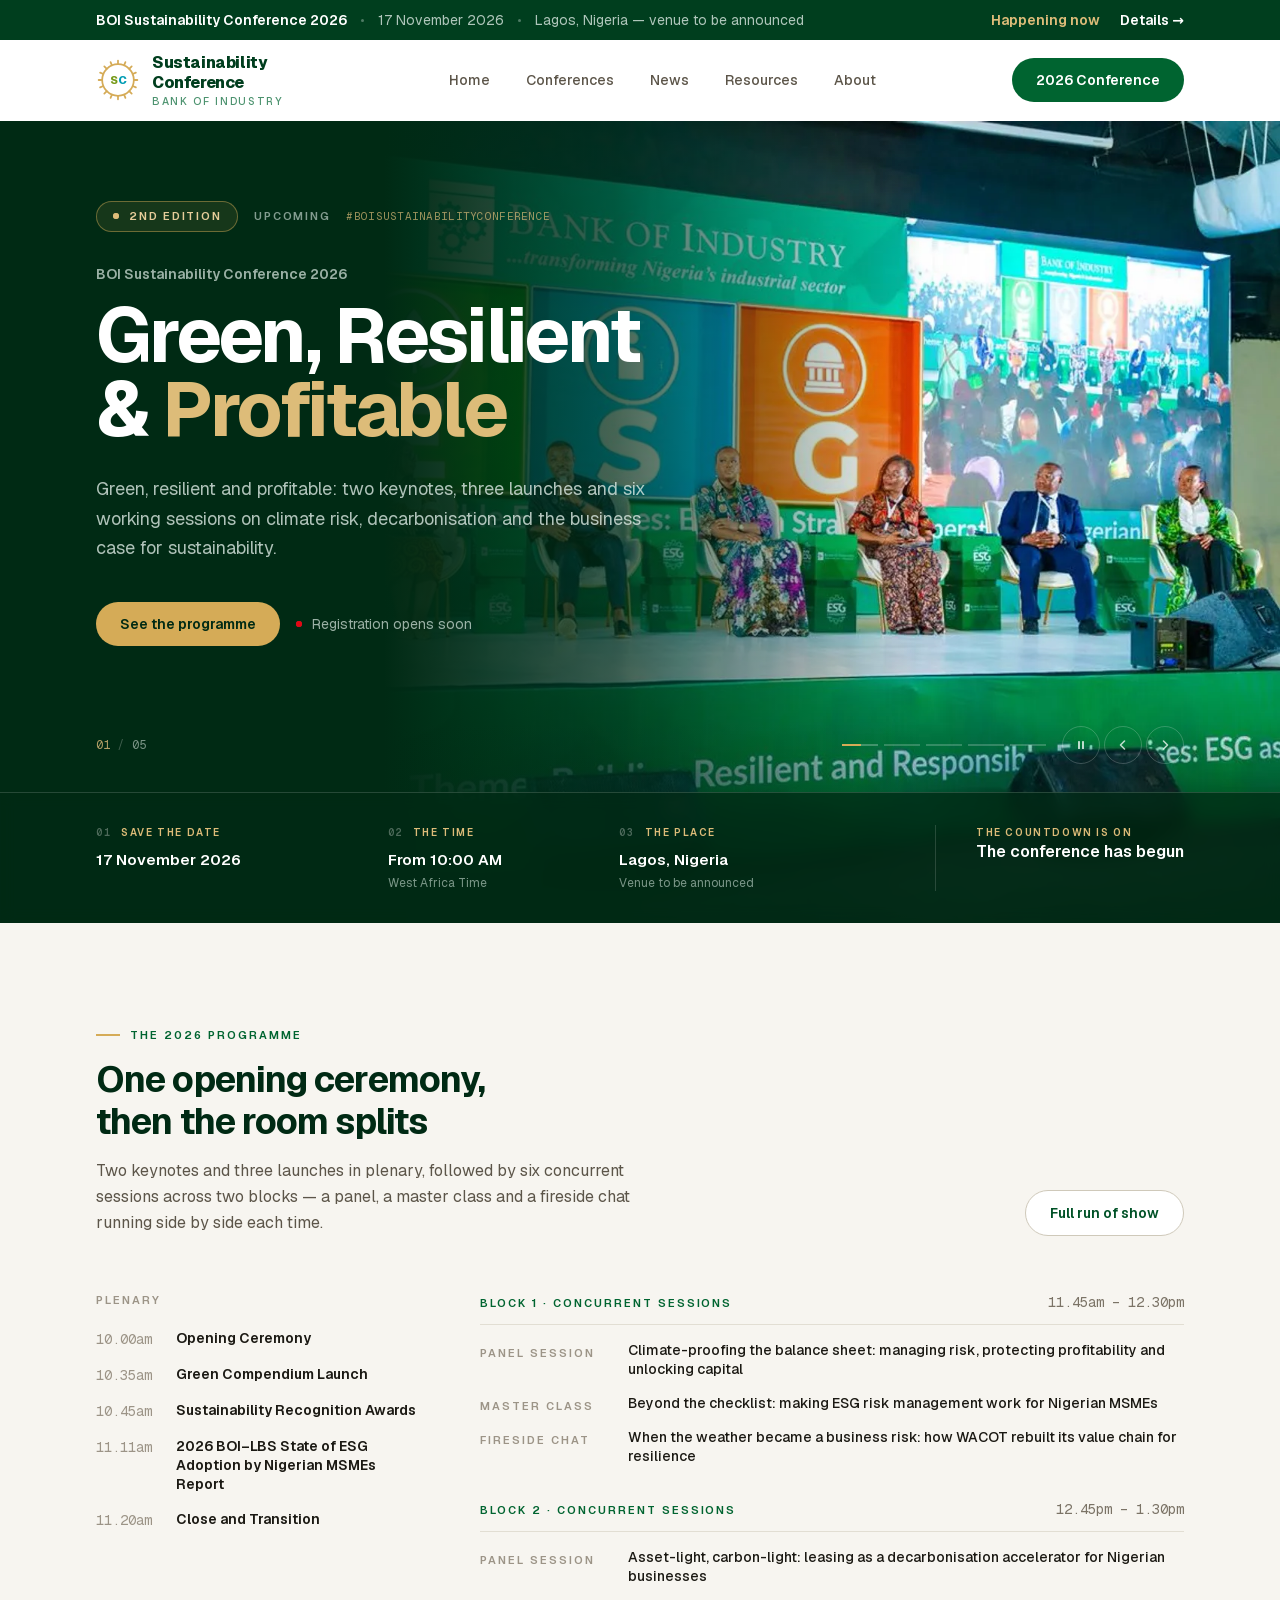
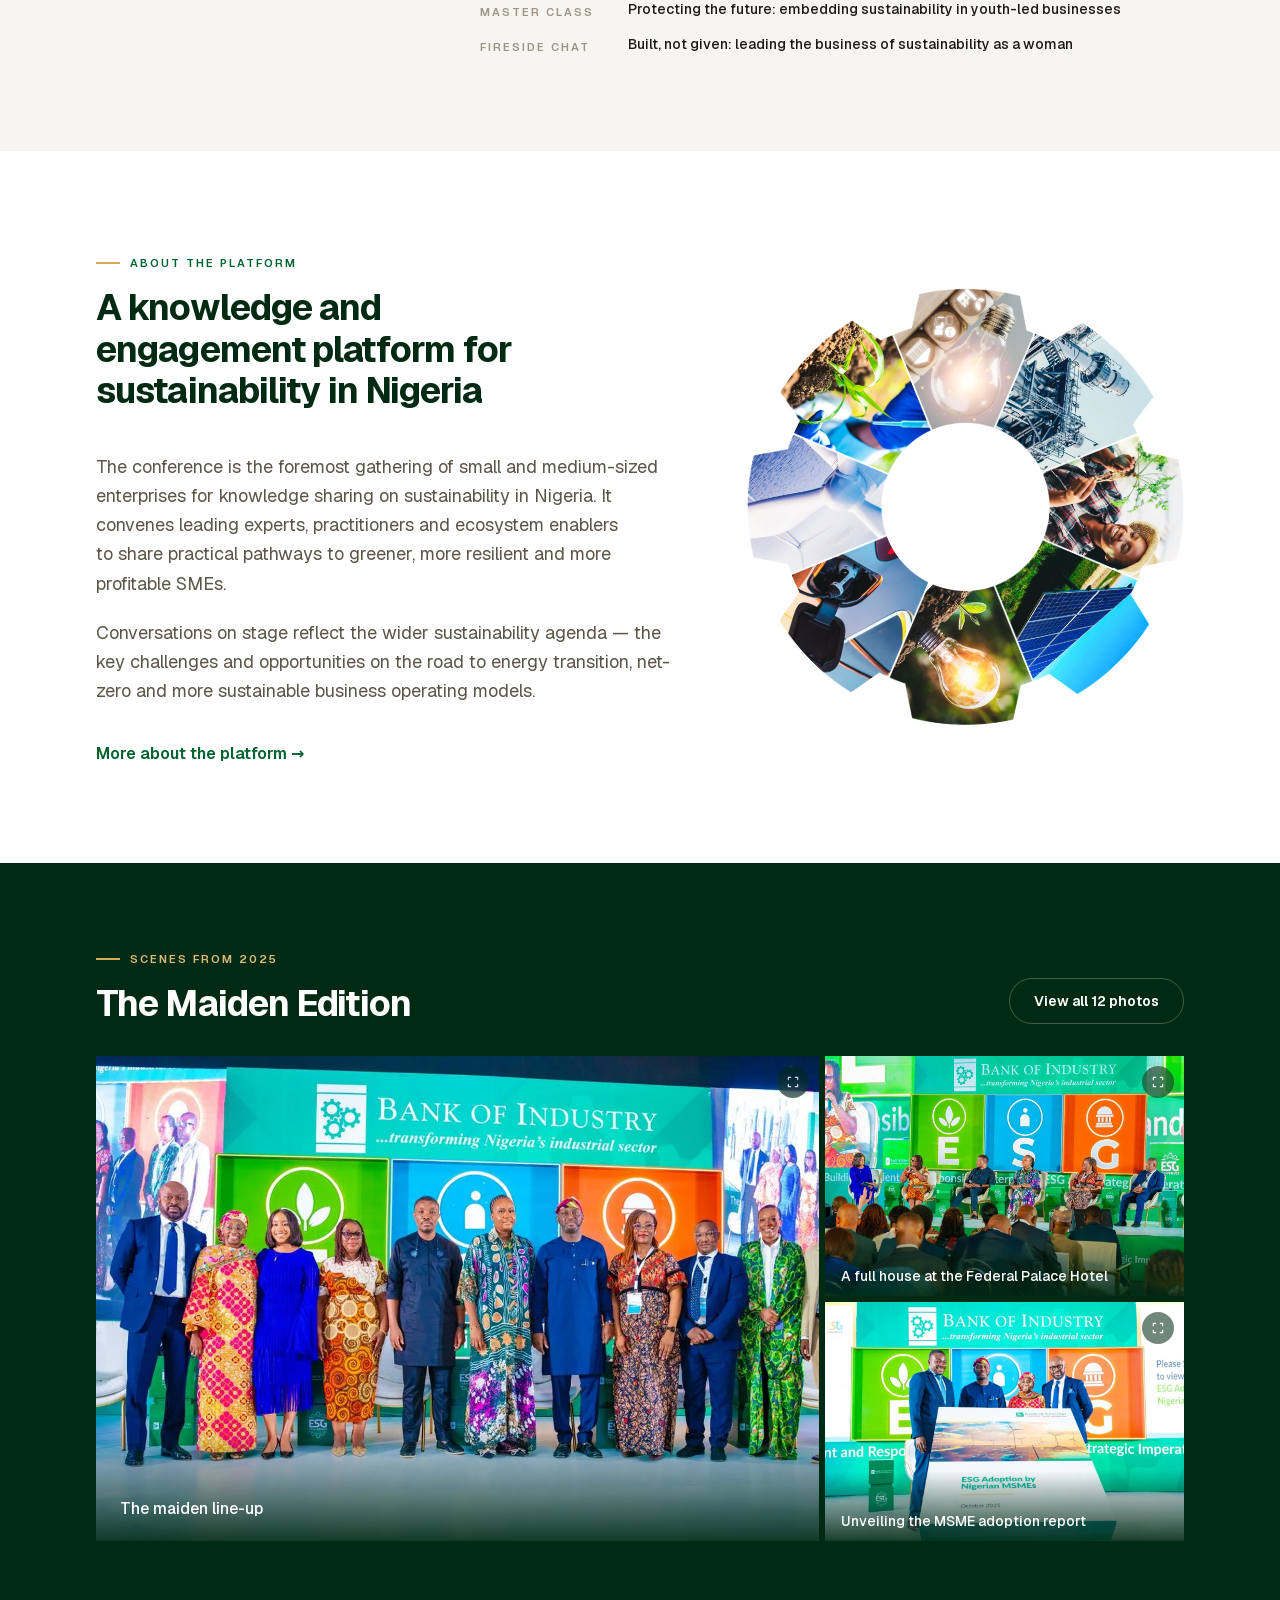
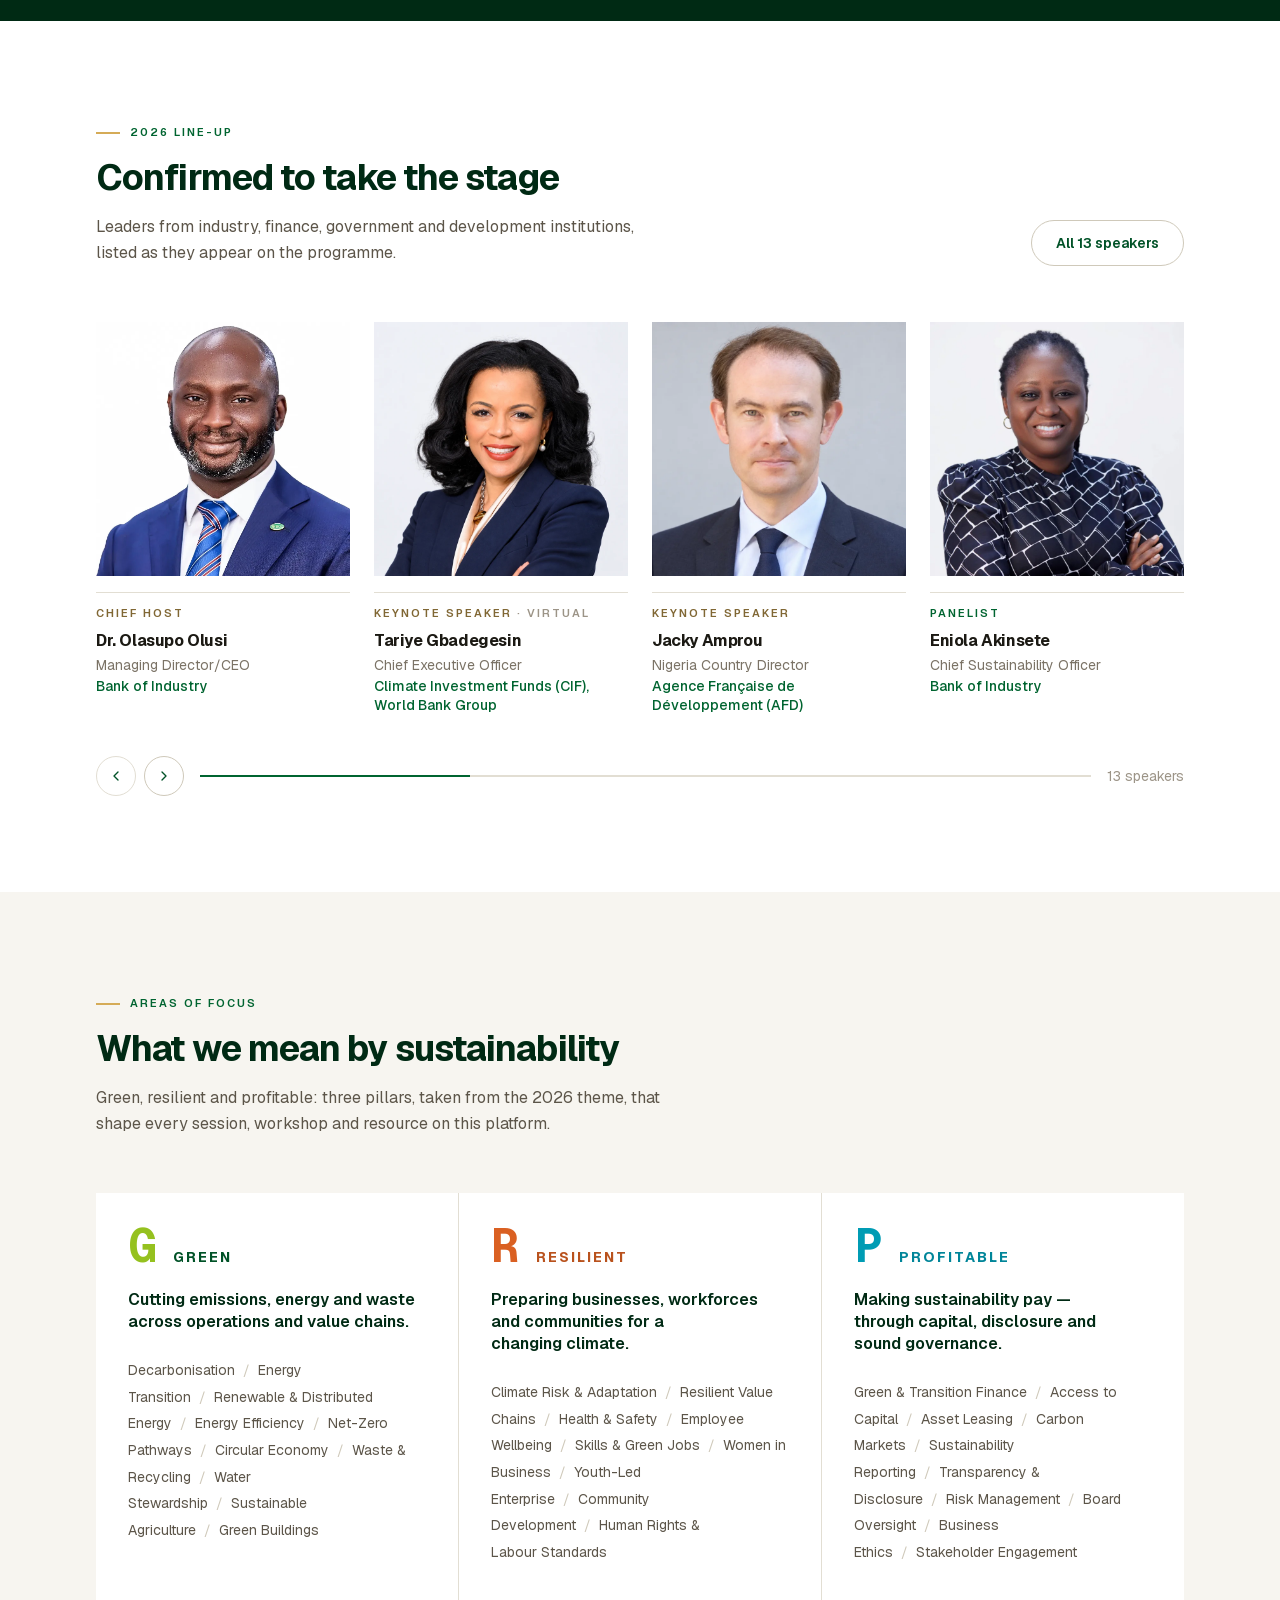
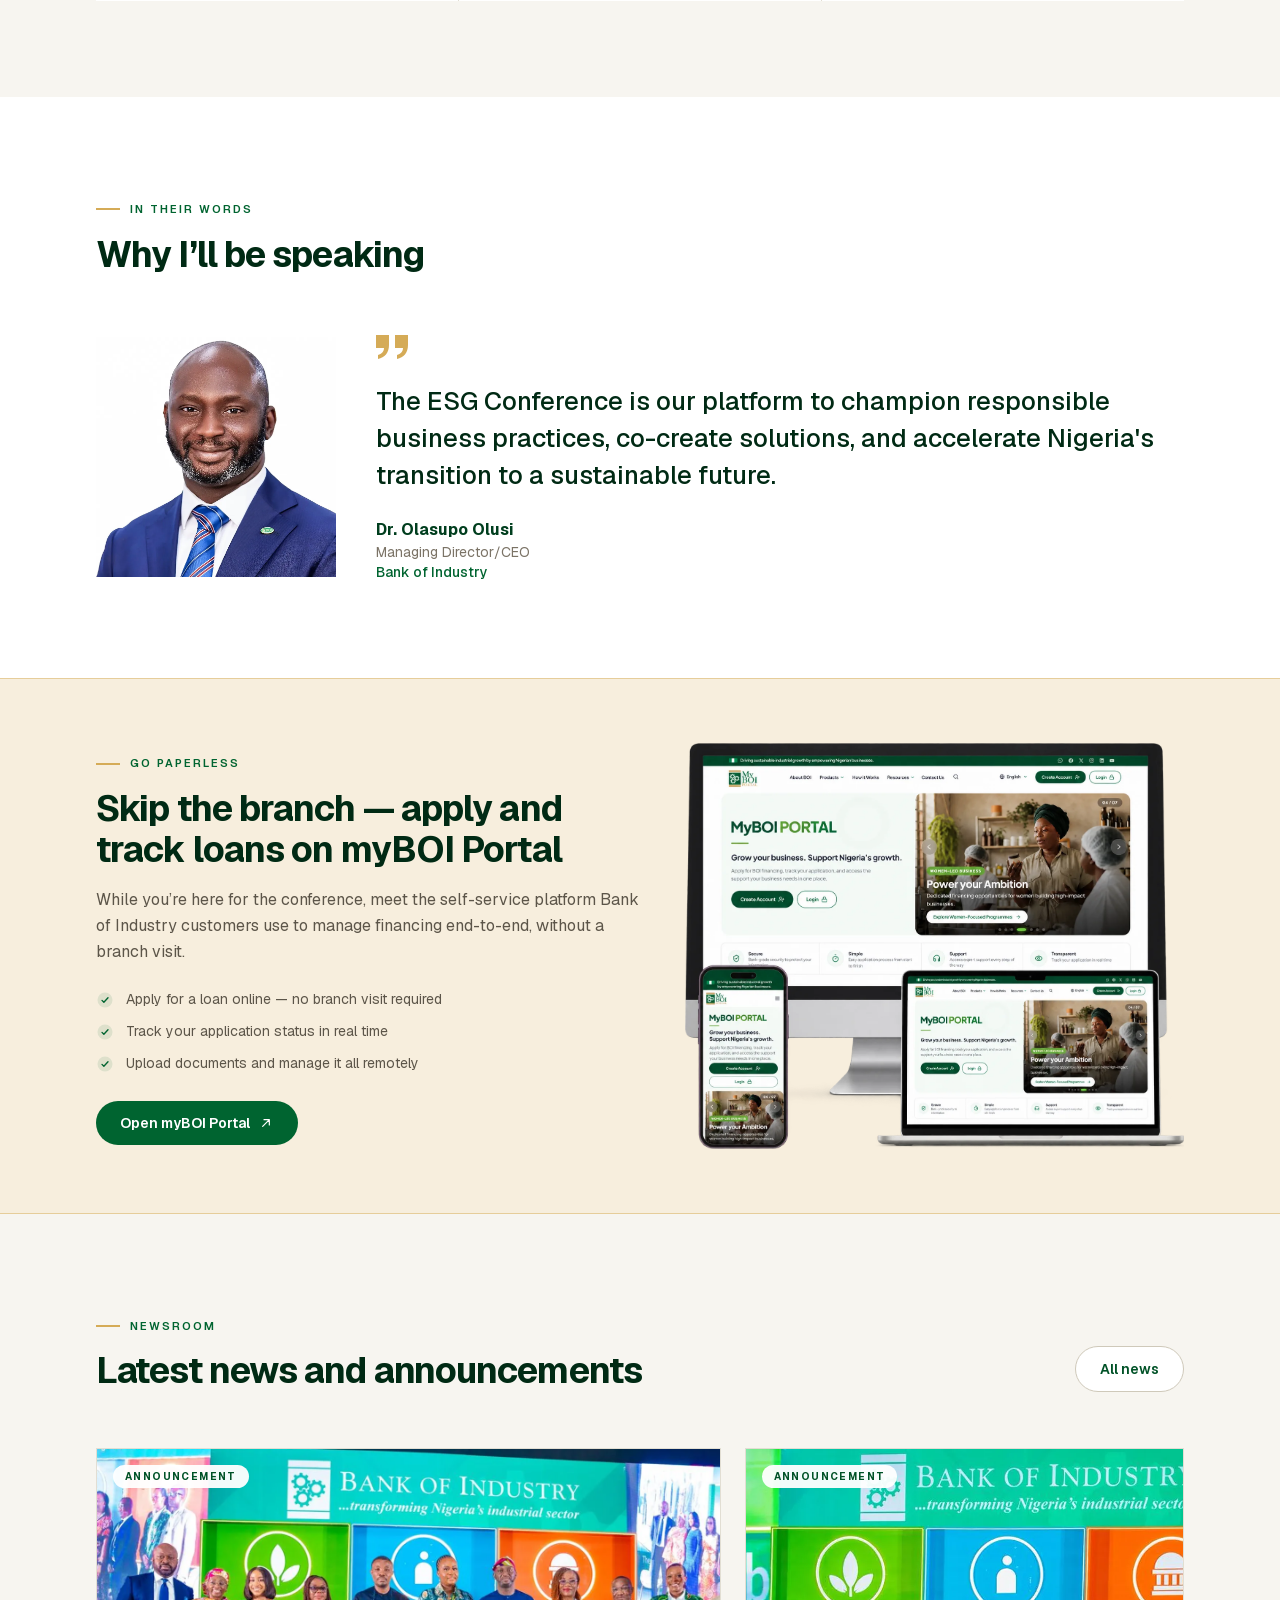
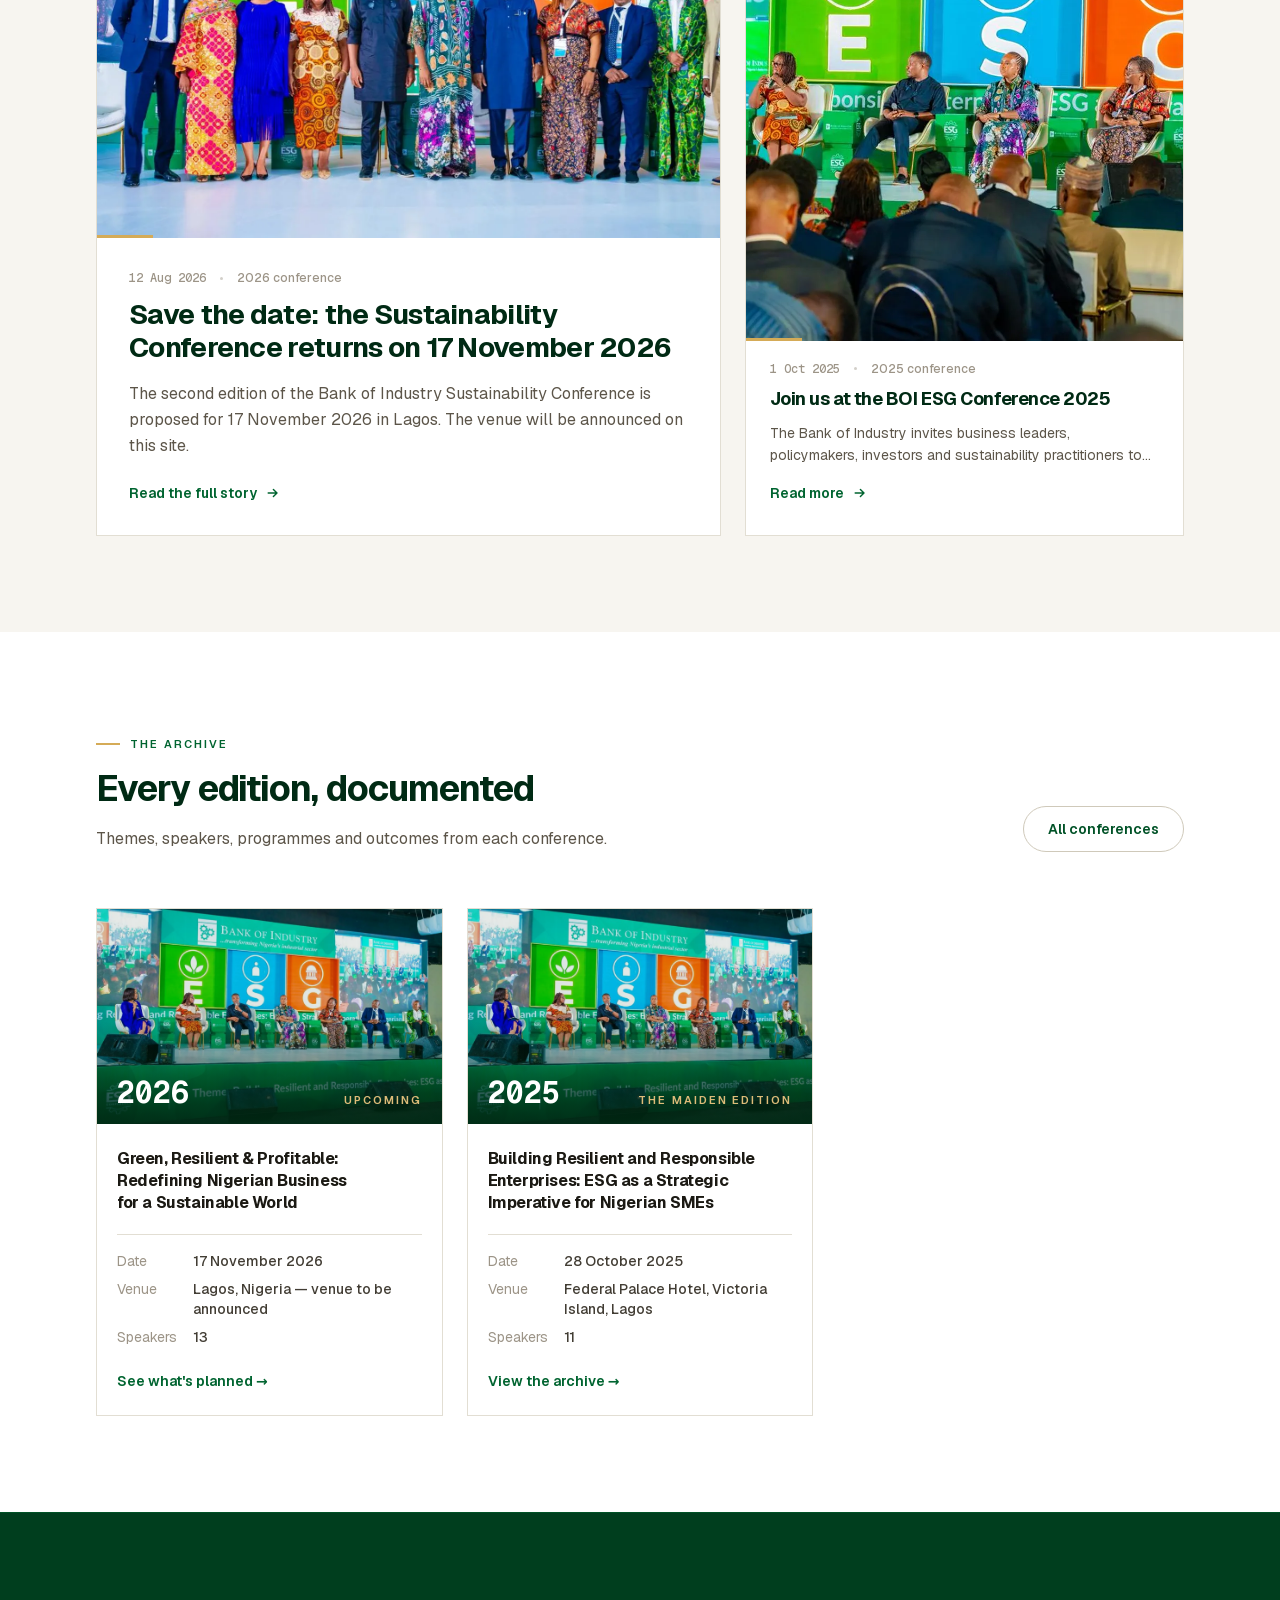
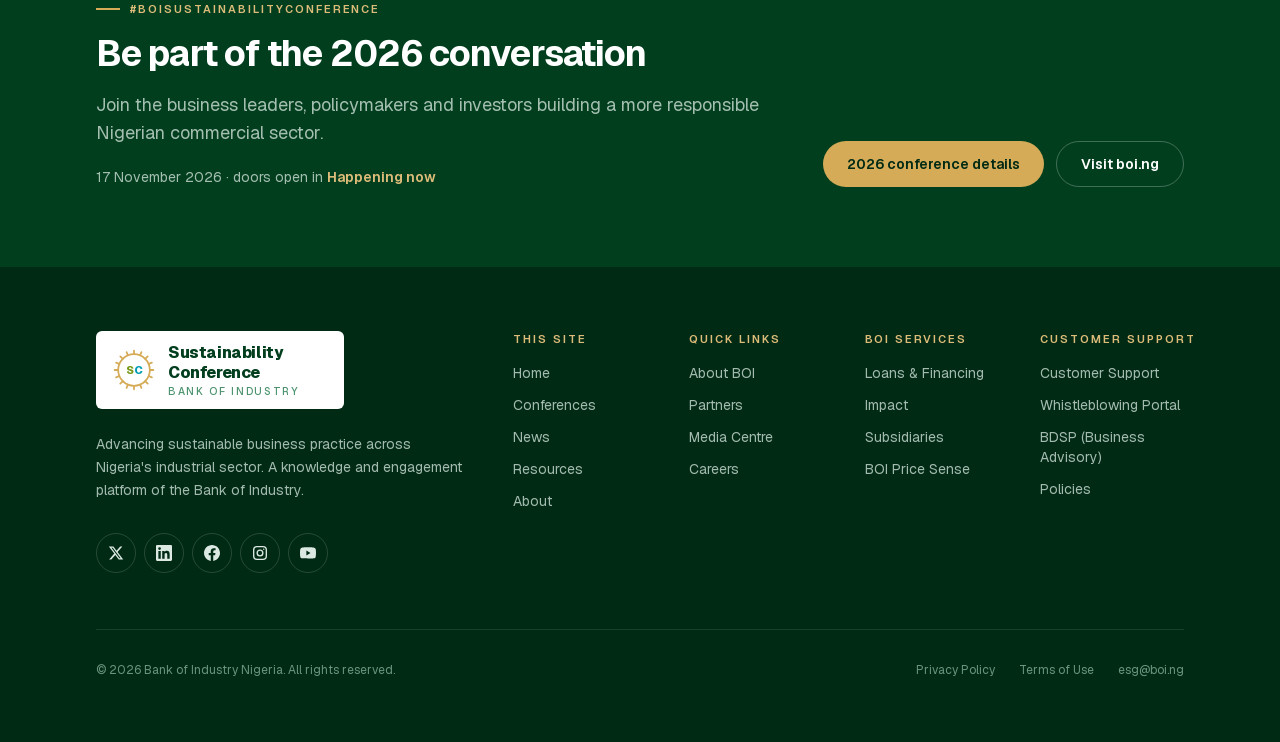
==== commit a09577b6: "new build" ====
--- a/index.html
+++ b/index.html
@@ -1 +1 @@
-<!DOCTYPE html><html lang="en" class="geist_a71539c9-module__T19VSG__variable geist_mono_8d43a2aa-module__8Li5zG__variable h-full antialiased"><head><meta charSet="utf-8"/><meta name="viewport" content="width=device-width, initial-scale=1"/><link rel="preload" href="/ESG/_next/static/media/797e433ab948586e-s.p.0r6juujl39pe6.woff2" as="font" crossorigin="" type="font/woff2"/><link rel="preload" href="/ESG/_next/static/media/caa3a2e1cccd8315-s.p.0wgildi0cnwt9.woff2" as="font" crossorigin="" type="font/woff2"/><link rel="preload" as="image" href="/ESG/images/conference/2025/hero-panel.webp"/><link rel="stylesheet" href="/ESG/_next/static/chunks/04hqu6eh6c9bq.css" data-precedence="next"/><link rel="preload" as="script" fetchPriority="low" href="/ESG/_next/static/chunks/3s6nzrbk-8mnv.js"/><script src="/ESG/_next/static/chunks/19mx3mg6lkumu.js" async=""></script><script src="/ESG/_next/static/chunks/4561u0v7ysn3r.js" async=""></script><script src="/ESG/_next/static/chunks/28mf2-_py2exp.js" async=""></script><script src="/ESG/_next/static/chunks/turbopack-2awq-ob8m_ac1.js" async=""></script><script src="/ESG/_next/static/chunks/1t2fx-jmpkc3m.js" async="" crossorigin=""></script><script src="/ESG/_next/static/chunks/2_ed_wl9zioz5.js" async="" crossorigin=""></script><meta name="next-size-adjust" content=""/><title>Sustainability Conference — Conferences, news and resources</title><meta name="description" content="The Sustainability Conference is the Bank of Industry&#x27;s knowledge and engagement platform for sustainability among Nigerian enterprises — conferences, news and resources."/><meta property="og:title" content="Sustainability Conference"/><meta property="og:description" content="The Sustainability Conference is the Bank of Industry&#x27;s knowledge and engagement platform for sustainability among Nigerian enterprises — conferences, news and resources."/><meta property="og:url" content="https://www.esgbyboinigeria.com/"/><meta property="og:site_name" content="Sustainability Conference"/><meta property="og:locale" content="en_NG"/><meta property="og:type" content="website"/><meta name="twitter:card" content="summary_large_image"/><meta name="twitter:site" content="@BOINigeria"/><meta name="twitter:title" content="Sustainability Conference"/><meta name="twitter:description" content="The Sustainability Conference is the Bank of Industry&#x27;s knowledge and engagement platform for sustainability among Nigerian enterprises — conferences, news and resources."/><link rel="icon" href="/ESG/icon.png?icon.0pspc0rctt0tb.png" sizes="192x192" type="image/png"/><link rel="icon" href="/ESG/icon.svg?icon.39bcs3ecnh-lb.svg" sizes="any" type="image/svg+xml"/><link rel="apple-touch-icon" href="/ESG/apple-icon.png?apple-icon.047o7vyni3rv0.png" sizes="180x180" type="image/png"/><script src="/ESG/_next/static/chunks/0cz1d0mv5g_q7.js" noModule=""></script></head><body class="flex min-h-full flex-col bg-white"><div hidden=""><!--$--><!--/$--></div><a href="#main" class="sr-only focus:not-sr-only focus:absolute focus:top-4 focus:left-4 focus:z-100 focus:rounded-full focus:bg-brand-800 focus:px-5 focus:py-3 focus:text-sm focus:font-semibold focus:text-white">Skip to content</a><header class="sticky top-0 z-50 border-b transition-colors border-transparent bg-white"><div class="mx-auto w-full px-5 sm:px-8 max-w-6xl"><div class="flex h-20 items-center justify-between gap-6"><a class="shrink-0" aria-label="Sustainability Conference — home" href="/ESG/"><span class="inline-flex items-center gap-3"><span aria-hidden="true" class="relative inline-flex size-11 shrink-0 items-center justify-center"><svg viewBox="0 0 100 100" aria-hidden="true" class="absolute inset-0 size-full text-gold-400"><g stroke="currentColor" stroke-width="4" stroke-linecap="round"><line x1="50" y1="6" x2="50" y2="14" transform="rotate(0 50 50)"></line><line x1="50" y1="6" x2="50" y2="14" transform="rotate(22.5 50 50)"></line><line x1="50" y1="6" x2="50" y2="14" transform="rotate(45 50 50)"></line><line x1="50" y1="6" x2="50" y2="14" transform="rotate(67.5 50 50)"></line><line x1="50" y1="6" x2="50" y2="14" transform="rotate(90 50 50)"></line><line x1="50" y1="6" x2="50" y2="14" transform="rotate(112.5 50 50)"></line><line x1="50" y1="6" x2="50" y2="14" transform="rotate(135 50 50)"></line><line x1="50" y1="6" x2="50" y2="14" transform="rotate(157.5 50 50)"></line><line x1="50" y1="6" x2="50" y2="14" transform="rotate(180 50 50)"></line><line x1="50" y1="6" x2="50" y2="14" transform="rotate(202.5 50 50)"></line><line x1="50" y1="6" x2="50" y2="14" transform="rotate(225 50 50)"></line><line x1="50" y1="6" x2="50" y2="14" transform="rotate(247.5 50 50)"></line><line x1="50" y1="6" x2="50" y2="14" transform="rotate(270 50 50)"></line><line x1="50" y1="6" x2="50" y2="14" transform="rotate(292.5 50 50)"></line><line x1="50" y1="6" x2="50" y2="14" transform="rotate(315 50 50)"></line><line x1="50" y1="6" x2="50" y2="14" transform="rotate(337.5 50 50)"></line></g><circle cx="50" cy="50" r="36" fill="none" stroke="currentColor" stroke-width="4"></circle></svg><span class="relative text-[0.7rem] font-extrabold tracking-tight"><span class="text-leaf-600">S</span><span class="text-lagoon-500">C</span></span></span><span class="flex flex-col leading-none"><span class="max-w-40 text-base leading-tight font-extrabold tracking-tight text-brand-900">Sustainability Conference</span><span class="mt-1 text-[0.65rem] font-medium tracking-[0.16em] uppercase text-brand-700/70">Bank of Industry</span></span></span></a><nav aria-label="Primary" class="hidden lg:block"><ul class="flex items-center gap-1"><li><a aria-current="page" class="rounded-full px-4 py-2 text-sm font-medium transition-colors bg-brand-50 text-brand-800" href="/ESG/">Home</a></li><li><a class="rounded-full px-4 py-2 text-sm font-medium transition-colors text-ink-600 hover:bg-paper hover:text-brand-800" href="/ESG/conferences/">Conferences</a></li><li><a class="rounded-full px-4 py-2 text-sm font-medium transition-colors text-ink-600 hover:bg-paper hover:text-brand-800" href="/ESG/news/">News</a></li><li><a class="rounded-full px-4 py-2 text-sm font-medium transition-colors text-ink-600 hover:bg-paper hover:text-brand-800" href="/ESG/resources/">Resources</a></li><li><a class="rounded-full px-4 py-2 text-sm font-medium transition-colors text-ink-600 hover:bg-paper hover:text-brand-800" href="/ESG/about/">About</a></li></ul></nav><div class="flex items-center gap-3"><div class="hidden sm:block"><a class="inline-flex items-center justify-center gap-2 rounded-full px-6 py-3 text-sm font-semibold whitespace-nowrap transition-colors disabled:cursor-not-allowed disabled:opacity-50 bg-brand-700 text-white hover:bg-brand-800 px-5 py-2.5" href="/ESG/conferences/2026/">2026 Conference</a></div><button type="button" aria-expanded="false" aria-controls="mobile-nav" class="inline-flex size-10 items-center justify-center rounded-full text-brand-900 hover:bg-paper-dark lg:hidden"><span class="sr-only">Open menu</span><svg viewBox="0 0 24 24" class="size-5" aria-hidden="true"><path d="M4 7h16M4 12h16M4 17h16" stroke="currentColor" stroke-width="2" stroke-linecap="round"></path></svg></button></div></div></div></header><main id="main" class="flex-1"><section aria-label="BOI Sustainability Conference 2026" class="relative isolate flex flex-col overflow-hidden bg-brand-950 text-white lg:min-h-[min(calc(100svh-5rem),50rem)]"><div class="relative order-2 aspect-[3/2] w-full bg-brand-950 lg:absolute lg:inset-0 lg:order-none lg:-z-20 lg:aspect-auto"><div aria-hidden="true" class="absolute inset-0 overflow-hidden opacity-100" style="transition:opacity 1100ms ease-out"><img alt="" decoding="async" data-nimg="fill" class="object-contain object-center lg:object-right" style="position:absolute;height:100%;width:100%;left:0;top:0;right:0;bottom:0;color:transparent" src="/ESG/images/conference/2025/hero-panel.webp"/></div><div aria-hidden="true" class="absolute inset-0 overflow-hidden opacity-0" style="transition:opacity 1100ms ease-out"><img alt="" loading="lazy" decoding="async" data-nimg="fill" class="object-contain object-center lg:object-right" style="position:absolute;height:100%;width:100%;left:0;top:0;right:0;bottom:0;color:transparent" src="/ESG/images/conference/2025/opening-address.webp"/></div><div aria-hidden="true" class="absolute inset-0 overflow-hidden opacity-0" style="transition:opacity 1100ms ease-out"><img alt="" loading="lazy" decoding="async" data-nimg="fill" class="object-contain object-center lg:object-right" style="position:absolute;height:100%;width:100%;left:0;top:0;right:0;bottom:0;color:transparent" src="/ESG/images/conference/2025/national-anthem.webp"/></div><div aria-hidden="true" class="absolute inset-0 overflow-hidden opacity-0" style="transition:opacity 1100ms ease-out"><img alt="" loading="lazy" decoding="async" data-nimg="fill" class="object-contain object-center lg:object-right" style="position:absolute;height:100%;width:100%;left:0;top:0;right:0;bottom:0;color:transparent" src="/ESG/images/conference/2025/delegates.webp"/></div><div aria-hidden="true" class="absolute inset-0 overflow-hidden opacity-0" style="transition:opacity 1100ms ease-out"><img alt="" loading="lazy" decoding="async" data-nimg="fill" class="object-contain object-center lg:object-right" style="position:absolute;height:100%;width:100%;left:0;top:0;right:0;bottom:0;color:transparent" src="/ESG/images/conference/2025/capturing-the-moment.webp"/></div></div><div aria-hidden="true" class="absolute inset-0 -z-10 hidden lg:block" style="background:linear-gradient(90deg, var(--color-brand-950) 30%, rgb(0 42 20 / 0.72) 48%, transparent 72%)"></div><div aria-hidden="true" class="absolute inset-x-0 bottom-0 -z-10 hidden h-1/4 bg-gradient-to-t from-brand-950/75 to-transparent lg:block"></div><div class="mx-auto w-full px-5 sm:px-8 max-w-6xl relative order-1 flex flex-col justify-center py-10 sm:py-16 lg:order-none lg:flex-1 lg:py-20"><div class="max-w-3xl"><div class="hero-rise flex flex-wrap items-center gap-x-4 gap-y-2.5" style="animation-delay:40ms"><span class="inline-flex items-center gap-2.5 rounded-full border border-gold-400/45 bg-gold-400/10 px-4 py-1.5 text-[11px] font-semibold tracking-[0.16em] text-gold-200 uppercase"><span class="relative flex size-1.5" aria-hidden="true"><span class="absolute inline-flex size-full animate-ping rounded-full bg-gold-300 opacity-75"></span><span class="relative inline-flex size-1.5 rounded-full bg-gold-300"></span></span>2nd Edition</span><span class="text-[11px] font-semibold tracking-[0.16em] text-brand-100/60 uppercase">Upcoming</span><span class="hidden font-mono text-[11px] tracking-wide text-gold-300/70 sm:inline">#BOISUSTAINABILITYCONFERENCE</span></div><p class="hero-rise mt-6 text-sm font-semibold text-brand-100/70 sm:mt-8" style="animation-delay:110ms">BOI Sustainability Conference 2026</p><h1 class="hero-rise mt-3.5 text-[clamp(2.4rem,7.2vw,4.75rem)] leading-[0.98] font-bold" style="animation-delay:170ms">Green, Resilient &amp;<span class="text-gold-300"> <!-- -->Profitable</span></h1><p class="hero-rise mt-5 max-w-xl text-base leading-relaxed text-brand-100/80 sm:mt-7 sm:text-lg" style="animation-delay:240ms">Green, resilient and profitable: two keynotes, three launches and six working sessions on climate risk, decarbonisation and the business case for sustainability.</p><div class="hero-rise mt-7 flex flex-wrap items-center gap-x-4 gap-y-3 sm:mt-10" style="animation-delay:310ms"><a class="inline-flex items-center justify-center gap-2 rounded-full px-6 py-3 text-sm font-semibold whitespace-nowrap transition-colors disabled:cursor-not-allowed disabled:opacity-50 bg-gold-400 text-brand-950 hover:bg-gold-300" href="/ESG/conferences/2026/">See the programme</a><span class="inline-flex items-center gap-2.5 text-sm text-brand-100/70"><span class="relative flex size-1.5" aria-hidden="true"><span class="absolute inline-flex size-full animate-ping rounded-full bg-crimson-400 opacity-75"></span><span class="relative inline-flex size-1.5 rounded-full bg-crimson-500"></span></span>Registration opens soon</span></div></div></div><div class="mx-auto w-full px-5 sm:px-8 max-w-6xl relative order-3 lg:order-none"><div class="flex flex-wrap items-center justify-between gap-x-8 gap-y-3 pt-5 pb-6 sm:pb-7 lg:pt-0"><p class="min-w-0 text-xs text-brand-100/55"><span class="font-mono text-gold-300/80">01</span><span class="mx-2 text-white/25">/</span><span class="font-mono">05</span></p><div class="flex items-center gap-4"><div class="flex items-center gap-1.5"><button type="button" aria-label="Show photograph 1 of 5" aria-current="true" class="group py-2.5"><span class="block h-0.5 w-7 overflow-hidden transition-colors sm:w-9 bg-white/25"><span class="block h-full origin-left bg-gold-400" style="transform:scaleX(0)"></span></span></button><button type="button" aria-label="Show photograph 2 of 5" class="group py-2.5"><span class="block h-0.5 w-7 overflow-hidden transition-colors sm:w-9 bg-white/20 group-hover:bg-white/45"></span></button><button type="button" aria-label="Show photograph 3 of 5" class="group py-2.5"><span class="block h-0.5 w-7 overflow-hidden transition-colors sm:w-9 bg-white/20 group-hover:bg-white/45"></span></button><button type="button" aria-label="Show photograph 4 of 5" class="group py-2.5"><span class="block h-0.5 w-7 overflow-hidden transition-colors sm:w-9 bg-white/20 group-hover:bg-white/45"></span></button><button type="button" aria-label="Show photograph 5 of 5" class="group py-2.5"><span class="block h-0.5 w-7 overflow-hidden transition-colors sm:w-9 bg-white/20 group-hover:bg-white/45"></span></button></div><div class="flex items-center gap-1"><button type="button" aria-label="Pause the slideshow" class="rounded-full border border-white/20 p-1.5 text-white/75 transition-colors hover:border-white/45 hover:bg-white/10 hover:text-white"><svg width="24" height="24" viewBox="0 0 24 24" fill="currentColor" aria-hidden="true"><rect x="9" y="8" width="2" height="8" rx="0.6"></rect><rect x="13" y="8" width="2" height="8" rx="0.6"></rect></svg></button><button type="button" aria-label="Previous photograph" class="rounded-full border border-white/20 p-1.5 text-white/75 transition-colors hover:border-white/45 hover:bg-white/10 hover:text-white"><svg width="24" height="24" viewBox="0 0 24 24" fill="currentColor" aria-hidden="true"><path d="M13.5 8 9.5 12l4 4" fill="none" stroke="currentColor" stroke-width="1.6" stroke-linecap="round" stroke-linejoin="round"></path></svg></button><button type="button" aria-label="Next photograph" class="rounded-full border border-white/20 p-1.5 text-white/75 transition-colors hover:border-white/45 hover:bg-white/10 hover:text-white"><svg width="24" height="24" viewBox="0 0 24 24" fill="currentColor" aria-hidden="true"><path d="M10.5 8l4 4-4 4" fill="none" stroke="currentColor" stroke-width="1.6" stroke-linecap="round" stroke-linejoin="round"></path></svg></button></div></div></div></div><div class="relative order-4 border-t border-white/15 bg-brand-950/70 backdrop-blur-sm lg:order-none"><div class="mx-auto w-full px-5 sm:px-8 max-w-6xl"><div class="grid gap-x-10 gap-y-7 py-7 sm:grid-cols-2 lg:grid-cols-[1.05fr_0.8fr_1.15fr_auto] lg:py-8"><div><p class="flex items-center gap-2.5 text-[10px] font-semibold tracking-[0.16em] text-gold-300 uppercase"><span aria-hidden="true" class="font-mono text-white/30">01</span>Save the date</p><p class="mt-2.5 text-[0.95rem] leading-snug font-semibold text-white">17 November 2026</p></div><div><p class="flex items-center gap-2.5 text-[10px] font-semibold tracking-[0.16em] text-gold-300 uppercase"><span aria-hidden="true" class="font-mono text-white/30">02</span>The time</p><p class="mt-2.5 text-[0.95rem] leading-snug font-semibold text-white">From 10:00 AM</p><p class="mt-1 text-xs text-brand-200/60">West Africa Time</p></div><div><p class="flex items-center gap-2.5 text-[10px] font-semibold tracking-[0.16em] text-gold-300 uppercase"><span aria-hidden="true" class="font-mono text-white/30">03</span>The place</p><p class="mt-2.5 text-[0.95rem] leading-snug font-semibold text-white">Lagos, Nigeria</p><p class="mt-1 text-xs text-brand-200/60">Venue to be announced</p></div><div class="sm:col-span-2 lg:col-span-1 lg:border-l lg:border-white/15 lg:pl-10"><p class="text-[10px] font-semibold tracking-[0.16em] text-gold-300 uppercase">The countdown is on</p><div class="flex items-start gap-4 sm:gap-5 mt-3.5" role="timer" aria-live="off" aria-label="Time until the conference"><div class="min-w-11"><div class="font-mono text-[1.85rem] leading-none font-semibold tracking-tight text-white tabular-nums">––</div><div class="mt-2 text-[9px] font-medium tracking-[0.14em] text-gold-300/75 uppercase">Days</div></div><div class="min-w-11"><div class="font-mono text-[1.85rem] leading-none font-semibold tracking-tight text-white tabular-nums">––</div><div class="mt-2 text-[9px] font-medium tracking-[0.14em] text-gold-300/75 uppercase">Hours</div></div><div class="min-w-11"><div class="font-mono text-[1.85rem] leading-none font-semibold tracking-tight text-white tabular-nums">––</div><div class="mt-2 text-[9px] font-medium tracking-[0.14em] text-gold-300/75 uppercase">Minutes</div></div><div class="min-w-11"><div class="font-mono text-[1.85rem] leading-none font-semibold tracking-tight text-white tabular-nums">––</div><div class="mt-2 text-[9px] font-medium tracking-[0.14em] text-gold-300/75 uppercase">Seconds</div></div></div></div></div></div></div></section><section class="py-16 sm:py-24 bg-paper"><div class="mx-auto w-full px-5 sm:px-8 max-w-6xl"><div class="reveal mb-10 flex flex-col gap-4 sm:mb-14 sm:flex-row sm:items-end sm:justify-between"><div class="max-w-2xl"><p class="eyebrow eyebrow-tick text-brand-700">The 2026 programme</p><h2 class="mt-4 text-[1.75rem] leading-[1.15] font-bold text-brand-950 sm:text-[2.25rem]">One opening ceremony, then the room splits</h2><div class="mt-4 max-w-xl text-base leading-relaxed text-ink-600">Two keynotes and three launches in plenary, followed by six concurrent sessions across two blocks — a panel, a master class and a fireside chat running side by side each time.</div></div><div class="shrink-0"><a class="inline-flex items-center justify-center gap-2 rounded-full px-6 py-3 text-sm font-semibold whitespace-nowrap transition-colors disabled:cursor-not-allowed disabled:opacity-50 border border-line-strong bg-white text-brand-800 hover:border-brand-600 hover:text-brand-900" href="/ESG/conferences/2026/#programme">Full run of show</a></div></div><div class="reveal-stagger grid gap-x-16 gap-y-12 lg:grid-cols-[minmax(0,20rem)_minmax(0,1fr)]"><div><p class="eyebrow text-ink-400">Plenary</p><ol class="mt-5 space-y-4"><li class="flex gap-4"><span class="w-16 shrink-0 font-mono text-sm text-ink-400 tabular-nums">10.00am</span><span class="text-sm leading-snug font-semibold text-ink-900">Opening Ceremony</span></li><li class="flex gap-4"><span class="w-16 shrink-0 font-mono text-sm text-ink-400 tabular-nums">10.35am</span><span class="text-sm leading-snug font-semibold text-ink-900">Green Compendium Launch</span></li><li class="flex gap-4"><span class="w-16 shrink-0 font-mono text-sm text-ink-400 tabular-nums">10.45am</span><span class="text-sm leading-snug font-semibold text-ink-900">Sustainability Recognition Awards</span></li><li class="flex gap-4"><span class="w-16 shrink-0 font-mono text-sm text-ink-400 tabular-nums">11.11am</span><span class="text-sm leading-snug font-semibold text-ink-900">2026 BOI–LBS State of ESG Adoption by Nigerian MSMEs Report</span></li><li class="flex gap-4"><span class="w-16 shrink-0 font-mono text-sm text-ink-400 tabular-nums">11.20am</span><span class="text-sm leading-snug font-semibold text-ink-900">Close and Transition</span></li></ol></div><div class="space-y-8"><div><div class="flex flex-wrap items-baseline justify-between gap-x-6 gap-y-1 border-b border-line pb-3"><p class="eyebrow text-brand-700">Block 1<!-- --> · concurrent sessions</p><p class="font-mono text-sm text-ink-500">11.45am – 12.30pm</p></div><ul class="mt-4 space-y-3.5"><li class="flex flex-col gap-1 sm:flex-row sm:gap-5"><span class="eyebrow w-32 shrink-0 pt-1 text-ink-400">Panel session</span><span class="text-sm leading-snug font-medium text-ink-900">Climate-proofing the balance sheet: managing risk, protecting profitability and unlocking capital</span></li><li class="flex flex-col gap-1 sm:flex-row sm:gap-5"><span class="eyebrow w-32 shrink-0 pt-1 text-ink-400">Master class</span><span class="text-sm leading-snug font-medium text-ink-900">Beyond the checklist: making ESG risk management work for Nigerian MSMEs</span></li><li class="flex flex-col gap-1 sm:flex-row sm:gap-5"><span class="eyebrow w-32 shrink-0 pt-1 text-ink-400">Fireside chat</span><span class="text-sm leading-snug font-medium text-ink-900">When the weather became a business risk: how WACOT rebuilt its value chain for resilience</span></li></ul></div><div><div class="flex flex-wrap items-baseline justify-between gap-x-6 gap-y-1 border-b border-line pb-3"><p class="eyebrow text-brand-700">Block 2<!-- --> · concurrent sessions</p><p class="font-mono text-sm text-ink-500">12.45pm – 1.30pm</p></div><ul class="mt-4 space-y-3.5"><li class="flex flex-col gap-1 sm:flex-row sm:gap-5"><span class="eyebrow w-32 shrink-0 pt-1 text-ink-400">Panel session</span><span class="text-sm leading-snug font-medium text-ink-900">Asset-light, carbon-light: leasing as a decarbonisation accelerator for Nigerian businesses</span></li><li class="flex flex-col gap-1 sm:flex-row sm:gap-5"><span class="eyebrow w-32 shrink-0 pt-1 text-ink-400">Master class</span><span class="text-sm leading-snug font-medium text-ink-900">Protecting the future: embedding sustainability in youth-led businesses</span></li><li class="flex flex-col gap-1 sm:flex-row sm:gap-5"><span class="eyebrow w-32 shrink-0 pt-1 text-ink-400">Fireside chat</span><span class="text-sm leading-snug font-medium text-ink-900">Built, not given: leading the business of sustainability as a woman</span></li></ul></div></div></div></div></section><section class="py-16 sm:py-24"><div class="mx-auto w-full px-5 sm:px-8 max-w-6xl"><div class="grid items-center gap-x-16 gap-y-12 lg:grid-cols-[1.35fr_1fr]"><div class="reveal"><p class="eyebrow eyebrow-tick text-brand-700">About the platform</p><h2 class="mt-4 max-w-2xl text-[1.75rem] leading-[1.15] font-bold text-brand-950 sm:text-[2.25rem]">A knowledge and engagement platform for sustainability in Nigeria</h2><div class="mt-8 text-lg leading-relaxed text-ink-600 sm:mt-10"><p>The conference is the foremost gathering of small and medium-sized enterprises for knowledge sharing on sustainability in Nigeria. It convenes leading experts, practitioners and ecosystem enablers to share practical pathways to greener, more resilient and more profitable SMEs.</p><p class="mt-5">Conversations on stage reflect the wider sustainability agenda — the key challenges and opportunities on the road to energy transition, net-zero and more sustainable business operating models.</p><p class="mt-8"><a class="text-base font-semibold text-brand-700 underline-offset-4 hover:underline" href="/ESG/about/">More about the platform <span aria-hidden="true">→</span></a></p></div></div><div class="relative aspect-square w-full mx-auto max-w-sm sm:max-w-md"><div class="absolute inset-0 will-change-transform"><img alt="A gear made of sustainability scenes: a farmer with a seedling, solar panels, wind turbines, an electric car charging and an industrial plant" loading="lazy" decoding="async" data-nimg="fill" class="object-contain" style="position:absolute;height:100%;width:100%;left:0;top:0;right:0;bottom:0;color:transparent" src="/ESG/images/brand/boi-thematic-gear.webp"/></div></div></div></div></section><section class="bg-brand-950 py-16 text-white sm:py-20"><div class="mx-auto w-full px-5 sm:px-8 max-w-6xl reveal mb-8 flex flex-wrap items-end justify-between gap-6"><div class="max-w-xl"><p class="eyebrow eyebrow-tick text-gold-300">Scenes from <!-- -->2025</p><h2 class="mt-4 text-[1.75rem] leading-[1.15] font-bold sm:text-[2.25rem]">The Maiden Edition</h2></div><a class="inline-flex items-center justify-center gap-2 rounded-full px-6 py-3 text-sm font-semibold whitespace-nowrap transition-colors disabled:cursor-not-allowed disabled:opacity-50 border border-white/25 text-white hover:border-white/50 hover:bg-white/10" href="/ESG/conferences/2025/#gallery">View all <!-- -->12<!-- --> photos</a></div><div class="mx-auto w-full px-5 sm:px-8 max-w-6xl"><div><ul class="reveal-stagger grid grid-cols-2 gap-1 sm:gap-1.5 md:grid-cols-6"><li class="col-span-2 md:col-span-4 md:row-span-2"><button type="button" aria-label="View photo: The maiden line-up" class="group relative block w-full overflow-hidden text-left bg-brand-900 focus-visible:outline-gold-300 aspect-[3/2] md:aspect-auto md:h-full"><img alt="" loading="lazy" decoding="async" data-nimg="fill" class="object-cover transition duration-500 group-hover:brightness-110 motion-safe:group-hover:scale-[1.03]" style="position:absolute;height:100%;width:100%;left:0;top:0;right:0;bottom:0;color:transparent" src="/ESG/images/conference/2025/group-photo.webp"/><span aria-hidden="true" class="absolute top-2.5 right-2.5 size-8 place-items-center rounded-full bg-brand-950/70 text-white opacity-80 backdrop-blur-sm transition group-hover:bg-gold-400 group-hover:text-brand-950 group-hover:opacity-100 group-focus-visible:opacity-100 grid"><svg viewBox="0 0 24 24" fill="none" stroke="currentColor" stroke-width="2" stroke-linecap="round" stroke-linejoin="round" class="size-3.5"><path d="M8 4H4v4m12-4h4v4M4 16v4h4m12-4v4h-4"></path></svg></span><span class="absolute inset-x-0 bottom-0 bg-gradient-to-t from-brand-950/90 via-brand-950/45 to-transparent font-medium text-white px-4 pt-16 pb-3.5 text-sm sm:px-6 sm:pb-5 sm:text-base">The maiden line-up</span></button></li><li class="col-span-1 md:col-span-2"><button type="button" aria-label="View photo: A full house at the Federal Palace Hotel" class="group relative block w-full overflow-hidden text-left bg-brand-900 focus-visible:outline-gold-300 aspect-[3/2]"><img alt="" loading="lazy" decoding="async" data-nimg="fill" class="object-cover transition duration-500 group-hover:brightness-110 motion-safe:group-hover:scale-[1.03]" style="position:absolute;height:100%;width:100%;left:0;top:0;right:0;bottom:0;color:transparent" src="/ESG/images/conference/2025/main-hall.webp"/><span aria-hidden="true" class="absolute top-2.5 right-2.5 size-8 place-items-center rounded-full bg-brand-950/70 text-white opacity-80 backdrop-blur-sm transition group-hover:bg-gold-400 group-hover:text-brand-950 group-hover:opacity-100 group-focus-visible:opacity-100 hidden sm:grid"><svg viewBox="0 0 24 24" fill="none" stroke="currentColor" stroke-width="2" stroke-linecap="round" stroke-linejoin="round" class="size-3.5"><path d="M8 4H4v4m12-4h4v4M4 16v4h4m12-4v4h-4"></path></svg></span><span class="absolute inset-x-0 bottom-0 bg-gradient-to-t from-brand-950/90 via-brand-950/45 to-transparent font-medium text-white line-clamp-2 px-3 pt-10 pb-2.5 text-xs sm:px-4 sm:text-sm">A full house at the Federal Palace Hotel</span></button></li><li class="col-span-1 md:col-span-2"><button type="button" aria-label="View photo: Unveiling the MSME adoption report" class="group relative block w-full overflow-hidden text-left bg-brand-900 focus-visible:outline-gold-300 aspect-[3/2]"><img alt="" loading="lazy" decoding="async" data-nimg="fill" class="object-cover transition duration-500 group-hover:brightness-110 motion-safe:group-hover:scale-[1.03]" style="position:absolute;height:100%;width:100%;left:0;top:0;right:0;bottom:0;color:transparent" src="/ESG/images/conference/2025/report-unveiling.webp"/><span aria-hidden="true" class="absolute top-2.5 right-2.5 size-8 place-items-center rounded-full bg-brand-950/70 text-white opacity-80 backdrop-blur-sm transition group-hover:bg-gold-400 group-hover:text-brand-950 group-hover:opacity-100 group-focus-visible:opacity-100 hidden sm:grid"><svg viewBox="0 0 24 24" fill="none" stroke="currentColor" stroke-width="2" stroke-linecap="round" stroke-linejoin="round" class="size-3.5"><path d="M8 4H4v4m12-4h4v4M4 16v4h4m12-4v4h-4"></path></svg></span><span class="absolute inset-x-0 bottom-0 bg-gradient-to-t from-brand-950/90 via-brand-950/45 to-transparent font-medium text-white line-clamp-2 px-3 pt-10 pb-2.5 text-xs sm:px-4 sm:text-sm">Unveiling the MSME adoption report</span></button></li></ul><dialog aria-labelledby="_R_92npb_" class="fixed inset-0 m-auto h-fit max-h-[94dvh] sm:h-[min(94dvh,900px)] w-[calc(100%-1.5rem)] max-w-6xl overflow-hidden border border-white/10 bg-brand-950 p-0 text-white shadow-2xl backdrop:bg-ink-900/90 backdrop:backdrop-blur-sm sm:w-[calc(100%-3rem)]"></dialog></div></div></section><section class="py-16 sm:py-24"><div class="mx-auto w-full px-5 sm:px-8 max-w-6xl"><div class="reveal mb-10 flex flex-col gap-4 sm:mb-14 sm:flex-row sm:items-end sm:justify-between"><div class="max-w-2xl"><p class="eyebrow eyebrow-tick text-brand-700">2026 line-up</p><h2 class="mt-4 text-[1.75rem] leading-[1.15] font-bold text-brand-950 sm:text-[2.25rem]">Confirmed to take the stage</h2><div class="mt-4 max-w-xl text-base leading-relaxed text-ink-600">Leaders from industry, finance, government and development institutions, listed as they appear on the programme.</div></div><div class="shrink-0"><a class="inline-flex items-center justify-center gap-2 rounded-full px-6 py-3 text-sm font-semibold whitespace-nowrap transition-colors disabled:cursor-not-allowed disabled:opacity-50 border border-line-strong bg-white text-brand-800 hover:border-brand-600 hover:text-brand-900" href="/ESG/conferences/2026/#speakers">All <!-- -->13<!-- --> speakers</a></div></div><div><ul tabindex="0" aria-label="Speaker line-up" class="flex snap-x snap-mandatory gap-6 overflow-x-auto pb-2 [scrollbar-width:none] [&amp;::-webkit-scrollbar]:hidden focus-visible:outline-2 focus-visible:outline-offset-4 focus-visible:outline-brand-600"><li class="shrink-0 snap-start w-[min(64vw,15rem)] sm:w-[calc((100%-3rem)/3)] lg:w-[calc((100%-4.5rem)/4)]"><article class="flex flex-col"><div class="@container relative overflow-hidden bg-paper-dark rounded-none aspect-square w-full"><img alt="Dr. Olasupo Olusi" loading="lazy" decoding="async" data-nimg="fill" class="object-cover" style="position:absolute;height:100%;width:100%;left:0;top:0;right:0;bottom:0;color:transparent" src="/ESG/images/speakers/olasupo-olusi.webp"/></div><div class="mt-4 border-t border-line pt-3"><p class="eyebrow text-gold-700">Chief Host</p><h3 class="mt-2 text-base leading-snug font-bold text-ink-900">Dr. Olasupo Olusi</h3><p class="mt-1 text-sm leading-snug text-ink-500">Managing Director/CEO</p><p class="mt-0.5 text-sm leading-snug font-medium text-brand-700">Bank of Industry</p></div></article></li><li class="shrink-0 snap-start w-[min(64vw,15rem)] sm:w-[calc((100%-3rem)/3)] lg:w-[calc((100%-4.5rem)/4)]"><article class="flex flex-col"><div class="@container relative overflow-hidden bg-paper-dark rounded-none aspect-square w-full"><img alt="Tariye Gbadegesin" loading="lazy" decoding="async" data-nimg="fill" class="object-cover" style="position:absolute;height:100%;width:100%;left:0;top:0;right:0;bottom:0;color:transparent" src="/ESG/images/speakers/tariye-gbadegesin.webp"/></div><div class="mt-4 border-t border-line pt-3"><p class="eyebrow text-gold-700">Keynote Speaker<span class="text-ink-400"> · Virtual</span></p><h3 class="mt-2 text-base leading-snug font-bold text-ink-900">Tariye Gbadegesin</h3><p class="mt-1 text-sm leading-snug text-ink-500">Chief Executive Officer</p><p class="mt-0.5 text-sm leading-snug font-medium text-brand-700">Climate Investment Funds (CIF), World Bank Group</p></div></article></li><li class="shrink-0 snap-start w-[min(64vw,15rem)] sm:w-[calc((100%-3rem)/3)] lg:w-[calc((100%-4.5rem)/4)]"><article class="flex flex-col"><div class="@container relative overflow-hidden bg-paper-dark rounded-none aspect-square w-full"><img alt="Jacky Amprou" loading="lazy" decoding="async" data-nimg="fill" class="object-cover" style="position:absolute;height:100%;width:100%;left:0;top:0;right:0;bottom:0;color:transparent" src="/ESG/images/speakers/jacky-amprou.webp"/></div><div class="mt-4 border-t border-line pt-3"><p class="eyebrow text-gold-700">Keynote Speaker</p><h3 class="mt-2 text-base leading-snug font-bold text-ink-900">Jacky Amprou</h3><p class="mt-1 text-sm leading-snug text-ink-500">Nigeria Country Director</p><p class="mt-0.5 text-sm leading-snug font-medium text-brand-700">Agence Française de Développement (AFD)</p></div></article></li><li class="shrink-0 snap-start w-[min(64vw,15rem)] sm:w-[calc((100%-3rem)/3)] lg:w-[calc((100%-4.5rem)/4)]"><article class="flex flex-col"><div class="@container relative overflow-hidden bg-paper-dark rounded-none aspect-square w-full"><img alt="Eniola Akinsete" loading="lazy" decoding="async" data-nimg="fill" class="object-cover" style="position:absolute;height:100%;width:100%;left:0;top:0;right:0;bottom:0;color:transparent" src="/ESG/images/speakers/eniola-akinsete.webp"/></div><div class="mt-4 border-t border-line pt-3"><p class="eyebrow text-brand-700">Panelist</p><h3 class="mt-2 text-base leading-snug font-bold text-ink-900">Eniola Akinsete</h3><p class="mt-1 text-sm leading-snug text-ink-500">Chief Sustainability Officer</p><p class="mt-0.5 text-sm leading-snug font-medium text-brand-700">Bank of Industry</p></div></article></li><li class="shrink-0 snap-start w-[min(64vw,15rem)] sm:w-[calc((100%-3rem)/3)] lg:w-[calc((100%-4.5rem)/4)]"><article class="flex flex-col"><div class="@container relative overflow-hidden bg-paper-dark rounded-none aspect-square w-full"><img alt="Amaka Okechukwu-Opara" loading="lazy" decoding="async" data-nimg="fill" class="object-cover" style="position:absolute;height:100%;width:100%;left:0;top:0;right:0;bottom:0;color:transparent" src="/ESG/images/speakers/amaka-okechukwu-opara.webp"/></div><div class="mt-4 border-t border-line pt-3"><p class="eyebrow text-brand-700">Panelist</p><h3 class="mt-2 text-base leading-snug font-bold text-ink-900">Amaka Okechukwu-Opara</h3><p class="mt-1 text-sm leading-snug text-ink-500">Founding Partner</p><p class="mt-0.5 text-sm leading-snug font-medium text-brand-700">WEAV Capital</p></div></article></li><li class="shrink-0 snap-start w-[min(64vw,15rem)] sm:w-[calc((100%-3rem)/3)] lg:w-[calc((100%-4.5rem)/4)]"><article class="flex flex-col"><div class="@container relative overflow-hidden bg-paper-dark rounded-none aspect-square w-full"><img alt="Nneka Arowolo" loading="lazy" decoding="async" data-nimg="fill" class="object-cover" style="position:absolute;height:100%;width:100%;left:0;top:0;right:0;bottom:0;color:transparent" src="/ESG/images/speakers/nneka-arowolo.webp"/></div><div class="mt-4 border-t border-line pt-3"><p class="eyebrow text-brand-700">Panelist</p><h3 class="mt-2 text-base leading-snug font-bold text-ink-900">Nneka Arowolo</h3><p class="mt-1 text-sm leading-snug text-ink-500">Managing Director</p><p class="mt-0.5 text-sm leading-snug font-medium text-brand-700">Levene Technologies</p></div></article></li><li class="shrink-0 snap-start w-[min(64vw,15rem)] sm:w-[calc((100%-3rem)/3)] lg:w-[calc((100%-4.5rem)/4)]"><article class="flex flex-col"><div class="@container relative overflow-hidden bg-paper-dark rounded-none aspect-square w-full"><img alt="Damilola Sobo Smith" loading="lazy" decoding="async" data-nimg="fill" class="object-cover" style="position:absolute;height:100%;width:100%;left:0;top:0;right:0;bottom:0;color:transparent" src="/ESG/images/speakers/damilola-sobo-smith.webp"/></div><div class="mt-4 border-t border-line pt-3"><p class="eyebrow text-lagoon-600">Facilitator</p><h3 class="mt-2 text-base leading-snug font-bold text-ink-900">Damilola Sobo Smith</h3><p class="mt-1 text-sm leading-snug text-ink-500">Consultant</p><p class="mt-0.5 text-sm leading-snug font-medium text-brand-700">European Investment Bank</p></div></article></li><li class="shrink-0 snap-start w-[min(64vw,15rem)] sm:w-[calc((100%-3rem)/3)] lg:w-[calc((100%-4.5rem)/4)]"><article class="flex flex-col"><div class="@container relative overflow-hidden bg-paper-dark rounded-none aspect-square w-full"><img alt="Yosola Onanuga" loading="lazy" decoding="async" data-nimg="fill" class="object-cover" style="position:absolute;height:100%;width:100%;left:0;top:0;right:0;bottom:0;color:transparent" src="/ESG/images/speakers/yosola-onanuga.webp"/></div><div class="mt-4 border-t border-line pt-3"><p class="eyebrow text-clay-600">In Conversation</p><h3 class="mt-2 text-base leading-snug font-bold text-ink-900">Yosola Onanuga</h3><p class="mt-1 text-sm leading-snug text-ink-500">Head of Sustainability</p><p class="mt-0.5 text-sm leading-snug font-medium text-brand-700">WACOT</p></div></article></li><li class="shrink-0 snap-start w-[min(64vw,15rem)] sm:w-[calc((100%-3rem)/3)] lg:w-[calc((100%-4.5rem)/4)]"><article class="flex flex-col"><div class="@container relative overflow-hidden bg-paper-dark rounded-none aspect-square w-full"><img alt="Ayoola Dominic" loading="lazy" decoding="async" data-nimg="fill" class="object-cover" style="position:absolute;height:100%;width:100%;left:0;top:0;right:0;bottom:0;color:transparent" src="/ESG/images/speakers/ayoola-dominic.webp"/></div><div class="mt-4 border-t border-line pt-3"><p class="eyebrow text-brand-700">Panelist</p><h3 class="mt-2 text-base leading-snug font-bold text-ink-900">Ayoola Dominic</h3><p class="mt-1 text-sm leading-snug text-ink-500">Founder</p><p class="mt-0.5 text-sm leading-snug font-medium text-brand-700">Koolbox</p></div></article></li><li class="shrink-0 snap-start w-[min(64vw,15rem)] sm:w-[calc((100%-3rem)/3)] lg:w-[calc((100%-4.5rem)/4)]"><article class="flex flex-col"><div class="@container relative overflow-hidden bg-paper-dark rounded-none aspect-square w-full"><img alt="Ebehi Ehi-Omoike" loading="lazy" decoding="async" data-nimg="fill" class="object-cover" style="position:absolute;height:100%;width:100%;left:0;top:0;right:0;bottom:0;color:transparent" src="/ESG/images/speakers/ebehi-ehi-omoike.webp"/></div><div class="mt-4 border-t border-line pt-3"><p class="eyebrow text-brand-700">Panelist</p><h3 class="mt-2 text-base leading-snug font-bold text-ink-900">Ebehi Ehi-Omoike</h3><p class="mt-1 text-sm leading-snug text-ink-500">Managing Director</p><p class="mt-0.5 text-sm leading-snug font-medium text-brand-700">LECON</p></div></article></li><li class="shrink-0 snap-start w-[min(64vw,15rem)] sm:w-[calc((100%-3rem)/3)] lg:w-[calc((100%-4.5rem)/4)]"><article class="flex flex-col"><div class="@container relative overflow-hidden bg-paper-dark rounded-none aspect-square w-full"><img alt="Temesoye Jack" loading="lazy" decoding="async" data-nimg="fill" class="object-cover" style="position:absolute;height:100%;width:100%;left:0;top:0;right:0;bottom:0;color:transparent" src="/ESG/images/speakers/temesoye-jack.webp"/></div><div class="mt-4 border-t border-line pt-3"><p class="eyebrow text-brand-700">Panelist</p><h3 class="mt-2 text-base leading-snug font-bold text-ink-900">Temesoye Jack</h3><p class="mt-1 text-sm leading-snug text-ink-500">Managing Director</p><p class="mt-0.5 text-sm leading-snug font-medium text-brand-700">Starlight Energies</p></div></article></li><li class="shrink-0 snap-start w-[min(64vw,15rem)] sm:w-[calc((100%-3rem)/3)] lg:w-[calc((100%-4.5rem)/4)]"><article class="flex flex-col"><div class="@container relative overflow-hidden bg-paper-dark rounded-none aspect-square w-full"><div class="flex size-full items-center justify-center bg-gradient-to-br from-brand-600 to-lagoon-600 text-brand-50" aria-hidden="true"><span class="text-[clamp(1.5rem,18cqw,3rem)] font-bold tracking-tight">CO</span></div></div><div class="mt-4 border-t border-line pt-3"><p class="eyebrow text-brand-700">Panelist</p><h3 class="mt-2 text-base leading-snug font-bold text-ink-900">Chuks Okolie</h3><p class="mt-0.5 text-sm leading-snug font-medium text-brand-700">Teagan Energy</p></div></article></li><li class="shrink-0 snap-start w-[min(64vw,15rem)] sm:w-[calc((100%-3rem)/3)] lg:w-[calc((100%-4.5rem)/4)]"><article class="flex flex-col"><div class="@container relative overflow-hidden bg-paper-dark rounded-none aspect-square w-full"><img alt="Eunice Sampson" loading="lazy" decoding="async" data-nimg="fill" class="object-cover" style="position:absolute;height:100%;width:100%;left:0;top:0;right:0;bottom:0;color:transparent" src="/ESG/images/speakers/eunice-sampson.webp"/></div><div class="mt-4 border-t border-line pt-3"><p class="eyebrow text-lagoon-600">Facilitator</p><h3 class="mt-2 text-base leading-snug font-bold text-ink-900">Eunice Sampson</h3><p class="mt-1 text-sm leading-snug text-ink-500">Director</p><p class="mt-0.5 text-sm leading-snug font-medium text-brand-700">EY</p></div></article></li></ul></div></div></section><section class="py-16 sm:py-24 bg-paper"><div class="mx-auto w-full px-5 sm:px-8 max-w-6xl"><div class="reveal mb-10 flex flex-col gap-4 sm:mb-14"><div class="max-w-2xl"><p class="eyebrow eyebrow-tick text-brand-700">Areas of focus</p><h2 class="mt-4 text-[1.75rem] leading-[1.15] font-bold text-brand-950 sm:text-[2.25rem]">What we mean by sustainability</h2><div class="mt-4 max-w-xl text-base leading-relaxed text-ink-600">Green, resilient and profitable: three pillars, taken from the 2026 theme, that shape every session, workshop and resource on this platform.</div></div></div><div class="reveal grid gap-px bg-line md:grid-cols-3"><section class="bg-white px-6 pt-7 pb-9 md:px-8"><div class="flex items-baseline gap-4"><span class="font-mono text-5xl leading-none font-bold text-leaf-500" aria-hidden="true">G</span><h3 class="text-sm font-bold tracking-[0.14em] uppercase text-brand-800">Green</h3></div><p class="mt-5 text-base leading-snug font-semibold text-brand-950">Cutting emissions, energy and waste across operations and value chains.</p><p class="mt-6 text-sm leading-[1.9] text-ink-600"><span>Decarbonisation</span><span><span class="mx-2 text-line-strong" aria-hidden="true">/</span>Energy Transition</span><span><span class="mx-2 text-line-strong" aria-hidden="true">/</span>Renewable &amp; Distributed Energy</span><span><span class="mx-2 text-line-strong" aria-hidden="true">/</span>Energy Efficiency</span><span><span class="mx-2 text-line-strong" aria-hidden="true">/</span>Net-Zero Pathways</span><span><span class="mx-2 text-line-strong" aria-hidden="true">/</span>Circular Economy</span><span><span class="mx-2 text-line-strong" aria-hidden="true">/</span>Waste &amp; Recycling</span><span><span class="mx-2 text-line-strong" aria-hidden="true">/</span>Water Stewardship</span><span><span class="mx-2 text-line-strong" aria-hidden="true">/</span>Sustainable Agriculture</span><span><span class="mx-2 text-line-strong" aria-hidden="true">/</span>Green Buildings</span></p></section><section class="bg-white px-6 pt-7 pb-9 md:px-8"><div class="flex items-baseline gap-4"><span class="font-mono text-5xl leading-none font-bold text-clay-500" aria-hidden="true">R</span><h3 class="text-sm font-bold tracking-[0.14em] uppercase text-clay-600">Resilient</h3></div><p class="mt-5 text-base leading-snug font-semibold text-brand-950">Preparing businesses, workforces and communities for a changing climate.</p><p class="mt-6 text-sm leading-[1.9] text-ink-600"><span>Climate Risk &amp; Adaptation</span><span><span class="mx-2 text-line-strong" aria-hidden="true">/</span>Resilient Value Chains</span><span><span class="mx-2 text-line-strong" aria-hidden="true">/</span>Health &amp; Safety</span><span><span class="mx-2 text-line-strong" aria-hidden="true">/</span>Employee Wellbeing</span><span><span class="mx-2 text-line-strong" aria-hidden="true">/</span>Skills &amp; Green Jobs</span><span><span class="mx-2 text-line-strong" aria-hidden="true">/</span>Women in Business</span><span><span class="mx-2 text-line-strong" aria-hidden="true">/</span>Youth-Led Enterprise</span><span><span class="mx-2 text-line-strong" aria-hidden="true">/</span>Community Development</span><span><span class="mx-2 text-line-strong" aria-hidden="true">/</span>Human Rights &amp; Labour Standards</span></p></section><section class="bg-white px-6 pt-7 pb-9 md:px-8"><div class="flex items-baseline gap-4"><span class="font-mono text-5xl leading-none font-bold text-lagoon-500" aria-hidden="true">P</span><h3 class="text-sm font-bold tracking-[0.14em] uppercase text-lagoon-600">Profitable</h3></div><p class="mt-5 text-base leading-snug font-semibold text-brand-950">Making sustainability pay — through capital, disclosure and sound governance.</p><p class="mt-6 text-sm leading-[1.9] text-ink-600"><span>Green &amp; Transition Finance</span><span><span class="mx-2 text-line-strong" aria-hidden="true">/</span>Access to Capital</span><span><span class="mx-2 text-line-strong" aria-hidden="true">/</span>Asset Leasing</span><span><span class="mx-2 text-line-strong" aria-hidden="true">/</span>Carbon Markets</span><span><span class="mx-2 text-line-strong" aria-hidden="true">/</span>Sustainability Reporting</span><span><span class="mx-2 text-line-strong" aria-hidden="true">/</span>Transparency &amp; Disclosure</span><span><span class="mx-2 text-line-strong" aria-hidden="true">/</span>Risk Management</span><span><span class="mx-2 text-line-strong" aria-hidden="true">/</span>Board Oversight</span><span><span class="mx-2 text-line-strong" aria-hidden="true">/</span>Business Ethics</span><span><span class="mx-2 text-line-strong" aria-hidden="true">/</span>Stakeholder Engagement</span></p></section></div></div></section><section class="py-16 sm:py-24"><div class="mx-auto w-full px-5 sm:px-8 max-w-6xl"><div class="reveal mb-10 flex flex-col gap-4 sm:mb-14"><div class="max-w-2xl"><p class="eyebrow eyebrow-tick text-brand-700">In their words</p><h2 class="mt-4 text-[1.75rem] leading-[1.15] font-bold text-brand-950 sm:text-[2.25rem]">Why I’ll be speaking</h2></div></div><figure class="reveal grid items-center gap-10 md:grid-cols-[minmax(0,15rem)_1fr]"><div class="@container relative overflow-hidden bg-paper-dark rounded-none aspect-square w-full max-w-60"><img alt="Dr. Olasupo Olusi" loading="lazy" decoding="async" data-nimg="fill" class="object-cover" style="position:absolute;height:100%;width:100%;left:0;top:0;right:0;bottom:0;color:transparent" src="/ESG/images/speakers/olasupo-olusi.webp"/></div><div><svg viewBox="0 0 32 24" class="size-8 text-gold-400" aria-hidden="true" fill="currentColor"><path d="M13 0v10c0 7.7-4.3 12.7-11 14v-4c3.6-1 6-3.5 6-7H0V0h13Zm19 0v10c0 7.7-4.3 12.7-11 14v-4c3.6-1 6-3.5 6-7h-8V0h13Z"></path></svg><blockquote class="mt-5 text-xl leading-relaxed font-medium text-brand-950 sm:text-[1.6rem] sm:leading-[1.45]">The ESG Conference is our platform to champion responsible business practices, co-create solutions, and accelerate Nigeria&#x27;s transition to a sustainable future.</blockquote><figcaption class="mt-6"><div class="font-bold text-brand-900">Dr. Olasupo Olusi</div><div class="text-sm text-ink-500">Managing Director/CEO</div><div class="text-sm font-medium text-brand-700">Bank of Industry</div></figcaption></div></figure></div></section><section class="border-y border-gold-200 bg-gold-50"><div class="mx-auto w-full px-5 sm:px-8 max-w-6xl py-14 sm:py-16"><div class="reveal-stagger grid gap-10 lg:grid-cols-[1.1fr_1fr] lg:items-center"><div><p class="eyebrow eyebrow-tick text-brand-700">Go paperless</p><h2 class="mt-4 text-[1.75rem] leading-[1.15] font-bold text-brand-950 sm:text-[2.25rem]">Skip the branch — apply and track loans on myBOI Portal</h2><p class="mt-4 max-w-xl text-base leading-relaxed text-ink-600">While you’re here for the conference, meet the self-service platform Bank of Industry customers use to manage financing end-to-end, without a branch visit.</p><ul class="mt-6 space-y-3"><li class="flex items-start gap-3 text-sm text-ink-600"><svg width="18" height="18" viewBox="0 0 24 24" fill="none" aria-hidden="true" class="mt-0.5 shrink-0 text-brand-700"><circle cx="12" cy="12" r="10" class="fill-brand-700/10"></circle><path d="m8 12.5 2.5 2.5L16 9" stroke="currentColor" stroke-width="1.8" stroke-linecap="round" stroke-linejoin="round"></path></svg>Apply for a loan online — no branch visit required</li><li class="flex items-start gap-3 text-sm text-ink-600"><svg width="18" height="18" viewBox="0 0 24 24" fill="none" aria-hidden="true" class="mt-0.5 shrink-0 text-brand-700"><circle cx="12" cy="12" r="10" class="fill-brand-700/10"></circle><path d="m8 12.5 2.5 2.5L16 9" stroke="currentColor" stroke-width="1.8" stroke-linecap="round" stroke-linejoin="round"></path></svg>Track your application status in real time</li><li class="flex items-start gap-3 text-sm text-ink-600"><svg width="18" height="18" viewBox="0 0 24 24" fill="none" aria-hidden="true" class="mt-0.5 shrink-0 text-brand-700"><circle cx="12" cy="12" r="10" class="fill-brand-700/10"></circle><path d="m8 12.5 2.5 2.5L16 9" stroke="currentColor" stroke-width="1.8" stroke-linecap="round" stroke-linejoin="round"></path></svg>Upload documents and manage it all remotely</li></ul><a href="https://onlineportal.boi.ng" target="_blank" rel="noopener noreferrer" class="inline-flex items-center justify-center gap-2 rounded-full px-6 py-3 text-sm font-semibold whitespace-nowrap transition-colors disabled:cursor-not-allowed disabled:opacity-50 bg-brand-700 text-white hover:bg-brand-800 mt-7">Open myBOI Portal<svg width="16" height="16" viewBox="0 0 24 24" fill="none" aria-hidden="true"><path d="M7 17 17 7M9 7h8v8" stroke="currentColor" stroke-width="1.8" stroke-linecap="round" stroke-linejoin="round"></path></svg></a></div><div class="relative mx-auto w-full max-w-lg"><img alt="The myBOI Portal home page shown on a desktop monitor, laptop and phone" loading="lazy" width="1365" height="1110" decoding="async" data-nimg="1" class="h-auto w-full" style="color:transparent" src="/ESG/images/brand/myboi-portal-devices.webp"/></div></div></div></section><section class="py-16 sm:py-24 bg-paper"><div class="mx-auto w-full px-5 sm:px-8 max-w-6xl"><div class="reveal mb-10 flex flex-col gap-4 sm:mb-14 sm:flex-row sm:items-end sm:justify-between"><div class="max-w-2xl"><p class="eyebrow eyebrow-tick text-brand-700">Newsroom</p><h2 class="mt-4 text-[1.75rem] leading-[1.15] font-bold text-brand-950 sm:text-[2.25rem]">Latest news and announcements</h2></div><div class="shrink-0"><a class="inline-flex items-center justify-center gap-2 rounded-full px-6 py-3 text-sm font-semibold whitespace-nowrap transition-colors disabled:cursor-not-allowed disabled:opacity-50 border border-line-strong bg-white text-brand-800 hover:border-brand-600 hover:text-brand-900" href="/ESG/news/">All news</a></div></div><div class="reveal-stagger grid gap-6 lg:grid-cols-12"><article class="group relative flex flex-col border border-line bg-white transition-colors hover:border-brand-700 lg:col-span-7"><div class="relative overflow-hidden bg-brand-950 aspect-[16/10]"><img alt="" loading="lazy" decoding="async" data-nimg="fill" class="object-cover transition-transform duration-700 group-hover:scale-[1.04]" style="position:absolute;height:100%;width:100%;left:0;top:0;right:0;bottom:0;color:transparent" src="/ESG/images/conference/2025/group-photo.webp"/><span class="absolute top-4 left-4 inline-flex items-center rounded-full bg-white/95 px-3 py-1 text-[0.625rem] font-bold tracking-[0.14em] text-brand-800 uppercase">Announcement</span><span aria-hidden="true" class="absolute bottom-0 left-0 h-[3px] w-14 bg-gold-400"></span></div><div class="flex flex-col pb-6 sm:pb-8 flex-1 px-6 pt-7 sm:px-8 sm:pt-8"><div class="meta-row text-xs font-medium text-ink-400"><time dateTime="2026-08-12" class="font-mono">12 Aug 2026</time><span>2026<!-- --> conference</span></div><h3 class="font-bold text-brand-950 transition-colors group-hover:text-brand-800 mt-3 text-2xl leading-[1.2] sm:text-[1.75rem]"><a class="before:absolute before:inset-0" href="/ESG/news/esg-conference-2026-save-the-date/">Save the date: the Sustainability Conference returns on 17 November 2026</a></h3><p class="leading-relaxed text-ink-600 mt-4 line-clamp-3 text-base">The second edition of the Bank of Industry Sustainability Conference is proposed for 17 November 2026 in Lagos. The venue will be announced on this site.</p><span class="mt-auto inline-flex items-center gap-2 text-sm font-semibold text-brand-700 pt-6">Read the full story<span class="transition-transform group-hover:translate-x-1"><svg viewBox="0 0 20 20" class="size-4" aria-hidden="true" fill="none"><path d="M4 10h11m0 0-4.5-4.5M15 10l-4.5 4.5" stroke="currentColor" stroke-width="1.8" stroke-linecap="round" stroke-linejoin="round"></path></svg></span></span></div></article><div class="flex flex-col gap-6 lg:col-span-5"><article class="group relative flex flex-col border border-line bg-white transition-colors hover:border-brand-700 flex-1"><div class="relative overflow-hidden bg-brand-950 aspect-[16/10] lg:aspect-auto lg:min-h-64 lg:flex-1"><img alt="" loading="lazy" decoding="async" data-nimg="fill" class="object-cover transition-transform duration-700 group-hover:scale-[1.04]" style="position:absolute;height:100%;width:100%;left:0;top:0;right:0;bottom:0;color:transparent" src="/ESG/images/conference/2025/main-hall.webp"/><span class="absolute top-4 left-4 inline-flex items-center rounded-full bg-white/95 px-3 py-1 text-[0.625rem] font-bold tracking-[0.14em] text-brand-800 uppercase">Announcement</span><span aria-hidden="true" class="absolute bottom-0 left-0 h-[3px] w-14 bg-gold-400"></span></div><div class="flex flex-col pb-6 sm:pb-8 px-5 pt-5 sm:px-6"><div class="meta-row text-xs font-medium text-ink-400"><time dateTime="2025-10-01" class="font-mono">1 Oct 2025</time><span>2025<!-- --> conference</span></div><h3 class="font-bold text-brand-950 transition-colors group-hover:text-brand-800 mt-2.5 text-lg leading-snug"><a class="before:absolute before:inset-0" href="/ESG/news/boi-esg-conference-2025-announcement/">Join us at the BOI ESG Conference 2025</a></h3><p class="leading-relaxed text-ink-600 mt-2.5 line-clamp-2 text-sm">The Bank of Industry invites business leaders, policymakers, investors and sustainability practitioners to its flagship ESG Conference at the Federal Palace Hotel, Lagos.</p><span class="mt-auto inline-flex items-center gap-2 text-sm font-semibold text-brand-700 pt-4">Read more<span class="transition-transform group-hover:translate-x-1"><svg viewBox="0 0 20 20" class="size-4" aria-hidden="true" fill="none"><path d="M4 10h11m0 0-4.5-4.5M15 10l-4.5 4.5" stroke="currentColor" stroke-width="1.8" stroke-linecap="round" stroke-linejoin="round"></path></svg></span></span></div></article></div></div></div></section><section class="py-16 sm:py-24"><div class="mx-auto w-full px-5 sm:px-8 max-w-6xl"><div class="reveal mb-10 flex flex-col gap-4 sm:mb-14 sm:flex-row sm:items-end sm:justify-between"><div class="max-w-2xl"><p class="eyebrow eyebrow-tick text-brand-700">The archive</p><h2 class="mt-4 text-[1.75rem] leading-[1.15] font-bold text-brand-950 sm:text-[2.25rem]">Every edition, documented</h2><div class="mt-4 max-w-xl text-base leading-relaxed text-ink-600">Themes, speakers, programmes and outcomes from each conference.</div></div><div class="shrink-0"><a class="inline-flex items-center justify-center gap-2 rounded-full px-6 py-3 text-sm font-semibold whitespace-nowrap transition-colors disabled:cursor-not-allowed disabled:opacity-50 border border-line-strong bg-white text-brand-800 hover:border-brand-600 hover:text-brand-900" href="/ESG/conferences/">All conferences</a></div></div><div class="reveal-stagger grid gap-6 sm:grid-cols-2 lg:grid-cols-3"><article class="group relative flex flex-col border border-line bg-white transition-colors hover:border-brand-700"><div class="relative aspect-[16/10] w-full overflow-hidden bg-brand-950"><img alt="" loading="lazy" decoding="async" data-nimg="fill" class="object-cover opacity-90 transition-opacity group-hover:opacity-100" style="position:absolute;height:100%;width:100%;left:0;top:0;right:0;bottom:0;color:transparent" src="/ESG/images/conference/2025/hero-panel.webp"/><div class="absolute inset-x-0 bottom-0 flex items-end justify-between gap-4 bg-gradient-to-t from-brand-950/90 to-transparent px-5 pt-14 pb-4 text-white"><span class="font-mono text-3xl leading-none font-bold">2026</span><span class="eyebrow text-gold-300">Upcoming</span></div></div><div class="flex flex-1 flex-col px-5 py-6"><h3 class="text-base leading-snug font-bold text-ink-900"><a class="before:absolute before:inset-0" href="/ESG/conferences/2026/">Green, Resilient &amp; Profitable: Redefining Nigerian Business for a Sustainable World</a></h3><dl class="mt-5 space-y-2 border-t border-line pt-4 text-sm"><div class="flex gap-3"><dt class="w-16 shrink-0 text-ink-400">Date</dt><dd class="font-medium text-ink-700">17 November 2026</dd></div><div class="flex gap-3"><dt class="w-16 shrink-0 text-ink-400">Venue</dt><dd class="font-medium text-ink-700">Lagos, Nigeria — venue to be announced</dd></div><div class="flex gap-3"><dt class="w-16 shrink-0 text-ink-400">Speakers</dt><dd class="font-medium text-ink-700">13</dd></div></dl><span class="mt-auto pt-6 text-sm font-semibold text-brand-700">See what&#x27;s planned<!-- --> <span aria-hidden="true">→</span></span></div></article><article class="group relative flex flex-col border border-line bg-white transition-colors hover:border-brand-700"><div class="relative aspect-[16/10] w-full overflow-hidden bg-brand-950"><img alt="" loading="lazy" decoding="async" data-nimg="fill" class="object-cover opacity-90 transition-opacity group-hover:opacity-100" style="position:absolute;height:100%;width:100%;left:0;top:0;right:0;bottom:0;color:transparent" src="/ESG/images/conference/2025/hero-panel.webp"/><div class="absolute inset-x-0 bottom-0 flex items-end justify-between gap-4 bg-gradient-to-t from-brand-950/90 to-transparent px-5 pt-14 pb-4 text-white"><span class="font-mono text-3xl leading-none font-bold">2025</span><span class="eyebrow text-gold-300">The Maiden Edition</span></div></div><div class="flex flex-1 flex-col px-5 py-6"><h3 class="text-base leading-snug font-bold text-ink-900"><a class="before:absolute before:inset-0" href="/ESG/conferences/2025/">Building Resilient and Responsible Enterprises: ESG as a Strategic Imperative for Nigerian SMEs</a></h3><dl class="mt-5 space-y-2 border-t border-line pt-4 text-sm"><div class="flex gap-3"><dt class="w-16 shrink-0 text-ink-400">Date</dt><dd class="font-medium text-ink-700">28 October 2025</dd></div><div class="flex gap-3"><dt class="w-16 shrink-0 text-ink-400">Venue</dt><dd class="font-medium text-ink-700">Federal Palace Hotel, Victoria Island, Lagos</dd></div><div class="flex gap-3"><dt class="w-16 shrink-0 text-ink-400">Speakers</dt><dd class="font-medium text-ink-700">11</dd></div></dl><span class="mt-auto pt-6 text-sm font-semibold text-brand-700">View the archive<!-- --> <span aria-hidden="true">→</span></span></div></article></div></div></section><section class="border-t border-brand-800 bg-brand-900 py-16 text-white sm:py-20"><div class="mx-auto w-full px-5 sm:px-8 max-w-6xl"><div class="reveal flex flex-col items-start gap-8 lg:flex-row lg:items-end lg:justify-between"><div class="max-w-2xl"><p class="eyebrow eyebrow-tick text-gold-300">#BOISUSTAINABILITYCONFERENCE</p><h2 class="mt-4 text-[1.75rem] leading-[1.15] font-bold sm:text-[2.25rem]">Be part of the <!-- -->2026<!-- --> conversation</h2><p class="mt-4 text-lg text-brand-100/75">Join the business leaders, policymakers and investors building a more responsible Nigerian commercial sector.</p><p class="mt-5 text-sm text-brand-100/75">17 November 2026<!-- --> · doors open in<!-- --> <span class="inline-flex items-baseline gap-2 font-mono font-semibold tabular-nums text-gold-300" role="timer" aria-live="off"><span>––<span class="ml-px text-[0.7em] font-medium opacity-70">d</span></span><span>––<span class="ml-px text-[0.7em] font-medium opacity-70">h</span></span><span>––<span class="ml-px text-[0.7em] font-medium opacity-70">m</span></span><span>––<span class="ml-px text-[0.7em] font-medium opacity-70">s</span></span></span></p></div><div class="flex flex-wrap gap-3"><a class="inline-flex items-center justify-center gap-2 rounded-full px-6 py-3 text-sm font-semibold whitespace-nowrap transition-colors disabled:cursor-not-allowed disabled:opacity-50 bg-gold-400 text-brand-950 hover:bg-gold-300" href="/ESG/conferences/2026/">2026<!-- --> conference details</a><a href="https://www.boi.ng/" target="_blank" rel="noopener noreferrer" class="inline-flex items-center justify-center gap-2 rounded-full px-6 py-3 text-sm font-semibold whitespace-nowrap transition-colors disabled:cursor-not-allowed disabled:opacity-50 border border-white/25 text-white hover:border-white/50 hover:bg-white/10">Visit boi.ng</a></div></div></div></section><!--$--><!--/$--></main><footer class="mt-auto bg-brand-950 text-brand-100"><div class="mx-auto w-full px-5 sm:px-8 max-w-6xl py-16"><div class="grid gap-12 lg:grid-cols-[1.1fr_2fr]"><div><div class="inline-flex rounded-md bg-white px-4 py-3"><a class="shrink-0" aria-label="Sustainability Conference — home" href="/ESG/"><span class="inline-flex items-center gap-3"><span aria-hidden="true" class="relative inline-flex size-11 shrink-0 items-center justify-center"><svg viewBox="0 0 100 100" aria-hidden="true" class="absolute inset-0 size-full text-gold-400"><g stroke="currentColor" stroke-width="4" stroke-linecap="round"><line x1="50" y1="6" x2="50" y2="14" transform="rotate(0 50 50)"></line><line x1="50" y1="6" x2="50" y2="14" transform="rotate(22.5 50 50)"></line><line x1="50" y1="6" x2="50" y2="14" transform="rotate(45 50 50)"></line><line x1="50" y1="6" x2="50" y2="14" transform="rotate(67.5 50 50)"></line><line x1="50" y1="6" x2="50" y2="14" transform="rotate(90 50 50)"></line><line x1="50" y1="6" x2="50" y2="14" transform="rotate(112.5 50 50)"></line><line x1="50" y1="6" x2="50" y2="14" transform="rotate(135 50 50)"></line><line x1="50" y1="6" x2="50" y2="14" transform="rotate(157.5 50 50)"></line><line x1="50" y1="6" x2="50" y2="14" transform="rotate(180 50 50)"></line><line x1="50" y1="6" x2="50" y2="14" transform="rotate(202.5 50 50)"></line><line x1="50" y1="6" x2="50" y2="14" transform="rotate(225 50 50)"></line><line x1="50" y1="6" x2="50" y2="14" transform="rotate(247.5 50 50)"></line><line x1="50" y1="6" x2="50" y2="14" transform="rotate(270 50 50)"></line><line x1="50" y1="6" x2="50" y2="14" transform="rotate(292.5 50 50)"></line><line x1="50" y1="6" x2="50" y2="14" transform="rotate(315 50 50)"></line><line x1="50" y1="6" x2="50" y2="14" transform="rotate(337.5 50 50)"></line></g><circle cx="50" cy="50" r="36" fill="none" stroke="currentColor" stroke-width="4"></circle></svg><span class="relative text-[0.7rem] font-extrabold tracking-tight"><span class="text-leaf-600">S</span><span class="text-lagoon-500">C</span></span></span><span class="flex flex-col leading-none"><span class="max-w-40 text-base leading-tight font-extrabold tracking-tight text-brand-900">Sustainability Conference</span><span class="mt-1 text-[0.65rem] font-medium tracking-[0.16em] uppercase text-brand-700/70">Bank of Industry</span></span></span></a></div><p class="mt-6 max-w-sm text-sm leading-relaxed text-brand-200/80">Advancing sustainable business practice across Nigeria&#x27;s industrial sector.<!-- --> A knowledge and engagement platform of the Bank of Industry.</p><ul class="mt-8 flex flex-wrap gap-2" aria-label="Bank of Industry on social media"><li><a href="https://x.com/BOINigeria" target="_blank" rel="noopener noreferrer" aria-label="Bank of Industry on X" title="X" class="inline-flex size-10 items-center justify-center rounded-full border border-white/15 text-brand-100 transition-colors hover:border-gold-400/60 hover:text-gold-200"><svg viewBox="0 0 24 24" fill="currentColor" aria-hidden="true" class="size-4"><path d="M18.244 2.25h3.308l-7.227 8.26 8.502 11.24H16.17l-5.214-6.817L4.99 21.75H1.68l7.73-8.835L1.254 2.25H8.08l4.713 6.231zm-1.161 17.52h1.833L7.084 4.126H5.117z"></path></svg></a></li><li><a href="https://www.linkedin.com/company/bank-of-industry-limited/" target="_blank" rel="noopener noreferrer" aria-label="Bank of Industry on LinkedIn" title="LinkedIn" class="inline-flex size-10 items-center justify-center rounded-full border border-white/15 text-brand-100 transition-colors hover:border-gold-400/60 hover:text-gold-200"><svg viewBox="0 0 24 24" fill="currentColor" aria-hidden="true" class="size-4"><path d="M20.447 20.452h-3.554v-5.569c0-1.328-.027-3.037-1.852-3.037-1.853 0-2.136 1.445-2.136 2.939v5.667H9.351V9h3.414v1.561h.046c.477-.9 1.637-1.85 3.37-1.85 3.601 0 4.267 2.37 4.267 5.455v6.286zM5.337 7.433a2.062 2.062 0 0 1-2.063-2.065 2.064 2.064 0 1 1 2.063 2.065zm1.782 13.019H3.555V9h3.564v11.452zM22.225 0H1.771C.792 0 0 .774 0 1.729v20.542C0 23.227.792 24 1.771 24h20.451C23.2 24 24 23.227 24 22.271V1.729C24 .774 23.2 0 22.222 0h.003z"></path></svg></a></li><li><a href="https://www.facebook.com/BankofIndustryNigeria/" target="_blank" rel="noopener noreferrer" aria-label="Bank of Industry on Facebook" title="Facebook" class="inline-flex size-10 items-center justify-center rounded-full border border-white/15 text-brand-100 transition-colors hover:border-gold-400/60 hover:text-gold-200"><svg viewBox="0 0 24 24" fill="currentColor" aria-hidden="true" class="size-4"><path d="M24 12.073c0-6.627-5.373-12-12-12s-12 5.373-12 12c0 5.99 4.388 10.954 10.125 11.854v-8.385H7.078v-3.47h3.047V9.43c0-3.007 1.792-4.669 4.533-4.669 1.312 0 2.686.235 2.686.235v2.953H15.83c-1.491 0-1.956.925-1.956 1.874v2.25h3.328l-.532 3.47h-2.796v8.385C19.612 23.027 24 18.062 24 12.073z"></path></svg></a></li><li><a href="https://www.instagram.com/boinigeria/?hl=en" target="_blank" rel="noopener noreferrer" aria-label="Bank of Industry on Instagram" title="Instagram" class="inline-flex size-10 items-center justify-center rounded-full border border-white/15 text-brand-100 transition-colors hover:border-gold-400/60 hover:text-gold-200"><svg viewBox="0 0 24 24" fill="currentColor" aria-hidden="true" class="size-4"><g fill="none" stroke="currentColor" stroke-width="2"><rect x="2.5" y="2.5" width="19" height="19" rx="5"></rect><circle cx="12" cy="12" r="4.25"></circle><circle cx="17.6" cy="6.4" r="1" fill="currentColor" stroke="none"></circle></g></svg></a></li><li><a href="https://www.youtube.com/c/BANKOFINDUSTRYLIMITEDNIGERIA" target="_blank" rel="noopener noreferrer" aria-label="Bank of Industry on YouTube" title="YouTube" class="inline-flex size-10 items-center justify-center rounded-full border border-white/15 text-brand-100 transition-colors hover:border-gold-400/60 hover:text-gold-200"><svg viewBox="0 0 24 24" fill="currentColor" aria-hidden="true" class="size-4"><path d="M23.498 6.186a3.016 3.016 0 0 0-2.122-2.136C19.505 3.545 12 3.545 12 3.545s-7.505 0-9.377.505A3.017 3.017 0 0 0 .502 6.186C0 8.07 0 12 0 12s0 3.93.502 5.814a3.016 3.016 0 0 0 2.122 2.136c1.871.505 9.376.505 9.376.505s7.505 0 9.377-.505a3.015 3.015 0 0 0 2.122-2.136C24 15.93 24 12 24 12s0-3.93-.502-5.814zM9.545 15.568V8.432L15.818 12l-6.273 3.568z"></path></svg></a></li></ul></div><div class="grid gap-x-8 gap-y-10 sm:grid-cols-2 lg:grid-cols-4"><div><h3 class="eyebrow text-gold-300 whitespace-nowrap">This site</h3><ul class="mt-4 space-y-3 text-sm"><li><a class="text-brand-200/80 transition-colors hover:text-white" href="/ESG/">Home</a></li><li><a class="text-brand-200/80 transition-colors hover:text-white" href="/ESG/conferences/">Conferences</a></li><li><a class="text-brand-200/80 transition-colors hover:text-white" href="/ESG/news/">News</a></li><li><a class="text-brand-200/80 transition-colors hover:text-white" href="/ESG/resources/">Resources</a></li><li><a class="text-brand-200/80 transition-colors hover:text-white" href="/ESG/about/">About</a></li></ul></div><div><h3 class="eyebrow text-gold-300 whitespace-nowrap">Quick Links</h3><ul class="mt-4 space-y-3 text-sm"><li><a href="https://www.boi.ng/about-us/" target="_blank" rel="noopener noreferrer" class="text-brand-200/80 transition-colors hover:text-white">About BOI</a></li><li><a href="https://www.boi.ng/partners/" target="_blank" rel="noopener noreferrer" class="text-brand-200/80 transition-colors hover:text-white">Partners</a></li><li><a href="https://www.boi.ng/media-centre/" target="_blank" rel="noopener noreferrer" class="text-brand-200/80 transition-colors hover:text-white">Media Centre</a></li><li><a href="https://www.boi.ng/careers/" target="_blank" rel="noopener noreferrer" class="text-brand-200/80 transition-colors hover:text-white">Careers</a></li></ul></div><div><h3 class="eyebrow text-gold-300 whitespace-nowrap">BOI Services</h3><ul class="mt-4 space-y-3 text-sm"><li><a href="https://www.boi.ng/loan-products/" target="_blank" rel="noopener noreferrer" class="text-brand-200/80 transition-colors hover:text-white">Loans &amp; Financing</a></li><li><a href="https://www.boi.ng/impact/" target="_blank" rel="noopener noreferrer" class="text-brand-200/80 transition-colors hover:text-white">Impact</a></li><li><a href="https://www.boi.ng/our-subsidiaries/" target="_blank" rel="noopener noreferrer" class="text-brand-200/80 transition-colors hover:text-white">Subsidiaries</a></li><li><a href="https://www.pricesenseng.ng/" target="_blank" rel="noopener noreferrer" class="text-brand-200/80 transition-colors hover:text-white">BOI Price Sense</a></li></ul></div><div><h3 class="eyebrow text-gold-300 whitespace-nowrap">Customer Support</h3><ul class="mt-4 space-y-3 text-sm"><li><a href="https://www.boi.ng/customer-support/" target="_blank" rel="noopener noreferrer" class="text-brand-200/80 transition-colors hover:text-white">Customer Support</a></li><li><a href="https://www.boi.ng/whistleblowing-portal/" target="_blank" rel="noopener noreferrer" class="text-brand-200/80 transition-colors hover:text-white">Whistleblowing Portal</a></li><li><a href="https://www.boi.ng/business-advisory/" target="_blank" rel="noopener noreferrer" class="text-brand-200/80 transition-colors hover:text-white">BDSP (Business Advisory)</a></li><li><a href="https://www.boi.ng/policies/" target="_blank" rel="noopener noreferrer" class="text-brand-200/80 transition-colors hover:text-white">Policies</a></li></ul></div></div></div><div class="mt-14 flex flex-col gap-4 border-t border-white/10 pt-8 text-xs text-brand-300/70 sm:flex-row sm:items-center sm:justify-between"><p>© <!-- -->2026<!-- --> Bank of Industry Nigeria. All rights reserved.</p><div class="flex flex-wrap gap-x-6 gap-y-2"><a href="https://www.boi.ng/privacy-policy/" target="_blank" rel="noopener noreferrer" class="hover:text-white">Privacy Policy</a><a href="https://www.boi.ng/terms-of-use/" target="_blank" rel="noopener noreferrer" class="hover:text-white">Terms of Use</a><a href="mailto:esg@boi.ng" class="hover:text-white">esg@boi.ng</a></div></div></div></footer><script src="/ESG/_next/static/chunks/3s6nzrbk-8mnv.js" id="_R_" async=""></script><script>(self.__next_f=self.__next_f||[]).push([0])</script><script>self.__next_f.push([1,"1:\"$Sreact.fragment\"\n2:I[15316,[\"/ESG/_next/static/chunks/1t2fx-jmpkc3m.js\"],\"AnnouncementBar\"]\n3:I[3020,[\"/ESG/_next/static/chunks/1t2fx-jmpkc3m.js\"],\"SiteHeader\"]\n4:I[39756,[\"/ESG/_next/static/chunks/1t2fx-jmpkc3m.js\"],\"default\"]\n5:I[37457,[\"/ESG/_next/static/chunks/1t2fx-jmpkc3m.js\"],\"default\"]\n6:I[22016,[\"/ESG/_next/static/chunks/1t2fx-jmpkc3m.js\",\"/ESG/_next/static/chunks/2_ed_wl9zioz5.js\"],\"\"]\n18:I[68027,[\"/ESG/_next/static/chunks/1t2fx-jmpkc3m.js\"],\"default\",1]\n:HL[\"/ESG/_next/static/chunks/04hqu6eh6c9bq.css\",\"style\"]\n:HL[\"/ESG/_next/static/media/797e433ab948586e-s.p.0r6juujl39pe6.woff2\",\"font\",{\"crossOrigin\":\"\",\"type\":\"font/woff2\"}]\n:HL[\"/ESG/_next/static/media/caa3a2e1cccd8315-s.p.0wgildi0cnwt9.woff2\",\"font\",{\"crossOrigin\":\"\",\"type\":\"font/woff2\"}]\n"])</script><script>self.__next_f.push([1,"0:{\"P\":null,\"c\":[\"\",\"\"],\"q\":\"\",\"i\":false,\"f\":[[[\"\",{\"children\":[\"__PAGE__\",{},\"$undefined\",\"$undefined\",4608]},\"$undefined\",\"$undefined\",4624],[[\"$\",\"$1\",\"c\",{\"children\":[[[\"$\",\"link\",\"0\",{\"rel\":\"stylesheet\",\"href\":\"/ESG/_next/static/chunks/04hqu6eh6c9bq.css\",\"precedence\":\"next\",\"crossOrigin\":\"$undefined\",\"nonce\":\"$undefined\"}],[\"$\",\"script\",\"script-0\",{\"src\":\"/ESG/_next/static/chunks/1t2fx-jmpkc3m.js\",\"async\":true,\"nonce\":\"$undefined\"}]],[\"$\",\"html\",null,{\"lang\":\"en\",\"className\":\"geist_a71539c9-module__T19VSG__variable geist_mono_8d43a2aa-module__8Li5zG__variable h-full antialiased\",\"children\":[\"$\",\"body\",null,{\"className\":\"flex min-h-full flex-col bg-white\",\"suppressHydrationWarning\":true,\"children\":[[\"$\",\"a\",null,{\"href\":\"#main\",\"className\":\"sr-only focus:not-sr-only focus:absolute focus:top-4 focus:left-4 focus:z-100 focus:rounded-full focus:bg-brand-800 focus:px-5 focus:py-3 focus:text-sm focus:font-semibold focus:text-white\",\"children\":\"Skip to content\"}],[\"$\",\"$L2\",null,{\"title\":\"BOI Sustainability Conference 2026\",\"when\":\"17 November 2026\",\"where\":\"Lagos, Nigeria — venue to be announced\",\"href\":\"/conferences/2026\",\"target\":\"2026-11-17T10:00:00+01:00\",\"hideOn\":[\"/\",\"/conferences/2026\"]}],[\"$\",\"$L3\",null,{\"ctaLabel\":\"2026 Conference\",\"ctaHref\":\"/conferences/2026\"}],[\"$\",\"main\",null,{\"id\":\"main\",\"className\":\"flex-1\",\"children\":[\"$\",\"$L4\",null,{\"parallelRouterKey\":\"children\",\"error\":\"$undefined\",\"errorStyles\":\"$undefined\",\"errorScripts\":\"$undefined\",\"template\":[\"$\",\"$L5\",null,{}],\"templateStyles\":\"$undefined\",\"templateScripts\":\"$undefined\",\"notFound\":[[\"$\",\"div\",null,{\"className\":\"mx-auto w-full px-5 sm:px-8 max-w-6xl flex min-h-[60vh] flex-col items-center justify-center py-24 text-center\",\"children\":[[\"$\",\"p\",null,{\"className\":\"font-mono text-6xl font-bold text-brand-200\",\"children\":\"404\"}],[\"$\",\"h1\",null,{\"className\":\"mt-6 text-3xl font-bold text-brand-950\",\"children\":\"We couldn’t find that page\"}],[\"$\",\"p\",null,{\"className\":\"mt-4 max-w-md text-ink-600\",\"children\":\"The link may be out of date. Try the conference archive or the newsroom.\"}],[\"$\",\"div\",null,{\"className\":\"mt-8 flex flex-wrap justify-center gap-4\",\"children\":[[\"$\",\"$L6\",null,{\"href\":\"/\",\"className\":\"inline-flex items-center justify-center gap-2 rounded-full px-6 py-3 text-sm font-semibold whitespace-nowrap transition-colors disabled:cursor-not-allowed disabled:opacity-50 bg-brand-700 text-white hover:bg-brand-800\",\"children\":\"Back to home\"}],[\"$\",\"$L6\",null,{\"href\":\"/conferences\",\"className\":\"inline-flex items-center justify-center gap-2 rounded-full px-6 py-3 text-sm font-semibold whitespace-nowrap transition-colors disabled:cursor-not-allowed disabled:opacity-50 border border-line-strong bg-white text-brand-800 hover:border-brand-600 hover:text-brand-900\",\"children\":\"Conference archive\"}]]}]]}],[]],\"forbidden\":\"$undefined\",\"unauthorized\":\"$undefined\"}]}],[\"$\",\"footer\",null,{\"className\":\"mt-auto bg-brand-950 text-brand-100\",\"children\":[\"$\",\"div\",null,{\"className\":\"mx-auto w-full px-5 sm:px-8 max-w-6xl py-16\",\"children\":[[\"$\",\"div\",null,{\"className\":\"grid gap-12 lg:grid-cols-[1.1fr_2fr]\",\"children\":[[\"$\",\"div\",null,{\"children\":[[\"$\",\"div\",null,{\"className\":\"inline-flex rounded-md bg-white px-4 py-3\",\"children\":[\"$\",\"$L6\",null,{\"href\":\"/\",\"className\":\"shrink-0\",\"aria-label\":\"Sustainability Conference — home\",\"children\":[\"$\",\"span\",null,{\"className\":\"inline-flex items-center gap-3\",\"children\":[[\"$\",\"span\",null,{\"aria-hidden\":\"true\",\"className\":\"relative inline-flex size-11 shrink-0 items-center justify-center\",\"children\":[[\"$\",\"svg\",null,{\"viewBox\":\"0 0 100 100\",\"aria-hidden\":\"true\",\"className\":\"absolute inset-0 size-full text-gold-400\",\"children\":[[\"$\",\"g\",null,{\"stroke\":\"currentColor\",\"strokeWidth\":\"4\",\"strokeLinecap\":\"round\",\"children\":[[\"$\",\"line\",\"0\",{\"x1\":\"50\",\"y1\":\"6\",\"x2\":\"50\",\"y2\":\"14\",\"transform\":\"rotate(0 50 50)\"}],[\"$\",\"line\",\"22.5\",{\"x1\":\"50\",\"y1\":\"6\",\"x2\":\"50\",\"y2\":\"14\",\"transform\":\"rotate(22.5 50 50)\"}],[\"$\",\"line\",\"45\",{\"x1\":\"50\",\"y1\":\"6\",\"x2\":\"50\",\"y2\":\"14\",\"transform\":\"rotate(45 50 50)\"}],[\"$\",\"line\",\"67.5\",{\"x1\":\"50\",\"y1\":\"6\",\"x2\":\"50\",\"y2\":\"14\",\"transform\":\"rotate(67.5 50 50)\"}],[\"$\",\"line\",\"90\",{\"x1\":\"50\",\"y1\":\"6\",\"x2\":\"50\",\"y2\":\"14\",\"transform\":\"rotate(90 50 50)\"}],[\"$\",\"line\",\"112.5\",{\"x1\":\"50\",\"y1\":\"6\",\"x2\":\"50\",\"y2\":\"14\",\"transform\":\"rotate(112.5 50 50)\"}],[\"$\",\"line\",\"135\",{\"x1\":\"50\",\"y1\":\"6\",\"x2\":\"50\",\"y2\":\"14\",\"transform\":\"rotate(135 50 50)\"}],[\"$\",\"line\",\"157.5\",{\"x1\":\"50\",\"y1\":\"6\",\"x2\":\"50\",\"y2\":\"14\",\"transform\":\"rotate(157.5 50 50)\"}],\"$L7\",\"$L8\",\"$L9\",\"$La\",\"$Lb\",\"$Lc\",\"$Ld\",\"$Le\"]}],\"$Lf\"]}],\"$L10\"]}],\"$L11\"]}]}]}],\"$L12\",\"$L13\"]}],\"$L14\"]}],\"$L15\"]}]}]]}]}]]}],{\"children\":[\"$L16\",{},null,false,null]},null,false,null],\"$L17\",false]],\"m\":\"$undefined\",\"G\":[\"$18\",[\"$L19\"]],\"S\":true,\"h\":null,\"r\":\"$undefined\",\"s\":\"$undefined\",\"a\":\"$undefined\",\"l\":\"$undefined\",\"p\":\"$undefined\",\"d\":\"$undefined\",\"b\":\"ChScR_gNPBFC5DwRVgEWo\"}\n"])</script><script>self.__next_f.push([1,"1c:I[14675,[\"/ESG/_next/static/chunks/1t2fx-jmpkc3m.js\",\"/ESG/_next/static/chunks/2_ed_wl9zioz5.js\"],\"HeroStage\"]\n1d:I[56449,[\"/ESG/_next/static/chunks/1t2fx-jmpkc3m.js\",\"/ESG/_next/static/chunks/2_ed_wl9zioz5.js\"],\"Countdown\"]\n2d:I[97367,[\"/ESG/_next/static/chunks/1t2fx-jmpkc3m.js\"],\"ViewportBoundary\"]\n2f:I[97367,[\"/ESG/_next/static/chunks/1t2fx-jmpkc3m.js\"],\"MetadataBoundary\"]\n30:\"$Sreact.suspense\"\n7:[\"$\",\"line\",\"180\",{\"x1\":\"50\",\"y1\":\"6\",\"x2\":\"50\",\"y2\":\"14\",\"transform\":\"rotate(180 50 50)\"}]\n8:[\"$\",\"line\",\"202.5\",{\"x1\":\"50\",\"y1\":\"6\",\"x2\":\"50\",\"y2\":\"14\",\"transform\":\"rotate(202.5 50 50)\"}]\n9:[\"$\",\"line\",\"225\",{\"x1\":\"50\",\"y1\":\"6\",\"x2\":\"50\",\"y2\":\"14\",\"transform\":\"rotate(225 50 50)\"}]\na:[\"$\",\"line\",\"247.5\",{\"x1\":\"50\",\"y1\":\"6\",\"x2\":\"50\",\"y2\":\"14\",\"transform\":\"rotate(247.5 50 50)\"}]\nb:[\"$\",\"line\",\"270\",{\"x1\":\"50\",\"y1\":\"6\",\"x2\":\"50\",\"y2\":\"14\",\"transform\":\"rotate(270 50 50)\"}]\nc:[\"$\",\"line\",\"292.5\",{\"x1\":\"50\",\"y1\":\"6\",\"x2\":\"50\",\"y2\":\"14\",\"transform\":\"rotate(292.5 50 50)\"}]\nd:[\"$\",\"line\",\"315\",{\"x1\":\"50\",\"y1\":\"6\",\"x2\":\"50\",\"y2\":\"14\",\"transform\":\"rotate(315 50 50)\"}]\ne:[\"$\",\"line\",\"337.5\",{\"x1\":\"50\",\"y1\":\"6\",\"x2\":\"50\",\"y2\":\"14\",\"transform\":\"rotate(337.5 50 50)\"}]\nf:[\"$\",\"circle\",null,{\"cx\":\"50\",\"cy\":\"50\",\"r\":\"36\",\"fill\":\"none\",\"stroke\":\"currentColor\",\"strokeWidth\":\"4\"}]\n10:[\"$\",\"span\",null,{\"className\":\"relative text-[0.7rem] font-extrabold tracking-tight\",\"children\":[[\"$\",\"span\",null,{\"className\":\"text-leaf-600\",\"children\":\"S\"}],[\"$\",\"span\",null,{\"className\":\"text-lagoon-500\",\"children\":\"C\"}]]}]\n11:[\"$\",\"span\",null,{\"className\":\"flex flex-col leading-none\",\"children\":[[\"$\",\"span\",null,{\"className\":\"max-w-40 text-base leading-tight font-extrabold tracking-tight text-brand-900\",\"children\":\"Sustainability Conference\"}],[\"$\",\"span\",null,{\"className\":\"mt-1 text-[0.65rem] font-medium tracking-[0.16em] uppercase text-brand-700/70\",\"children\":\"Bank of Industry\"}]]}]\n12:[\"$\",\"p\",null,{\"className\":\"mt-6 max-w-sm text-sm leading-relaxed text-brand-200/80\",\"children\":[\"Advancing sustainable business practice across Nigeria's industrial sector.\",\" A knowledge and engagement platform of the Bank of Industry.\"]}]\n"])</script><script>self.__next_f.push([1,"13:[\"$\",\"ul\",null,{\"className\":\"mt-8 flex flex-wrap gap-2\",\"aria-label\":\"Bank of Industry on social media\",\"children\":[[\"$\",\"li\",\"X\",{\"children\":[\"$\",\"a\",null,{\"href\":\"https://x.com/BOINigeria\",\"target\":\"_blank\",\"rel\":\"noopener noreferrer\",\"aria-label\":\"Bank of Industry on X\",\"title\":\"X\",\"className\":\"inline-flex size-10 items-center justify-center rounded-full border border-white/15 text-brand-100 transition-colors hover:border-gold-400/60 hover:text-gold-200\",\"children\":[\"$\",\"svg\",null,{\"viewBox\":\"0 0 24 24\",\"fill\":\"currentColor\",\"aria-hidden\":\"true\",\"className\":\"size-4\",\"children\":[\"$\",\"path\",null,{\"d\":\"M18.244 2.25h3.308l-7.227 8.26 8.502 11.24H16.17l-5.214-6.817L4.99 21.75H1.68l7.73-8.835L1.254 2.25H8.08l4.713 6.231zm-1.161 17.52h1.833L7.084 4.126H5.117z\"}]}]}]}],[\"$\",\"li\",\"LinkedIn\",{\"children\":[\"$\",\"a\",null,{\"href\":\"https://www.linkedin.com/company/bank-of-industry-limited/\",\"target\":\"_blank\",\"rel\":\"noopener noreferrer\",\"aria-label\":\"Bank of Industry on LinkedIn\",\"title\":\"LinkedIn\",\"className\":\"inline-flex size-10 items-center justify-center rounded-full border border-white/15 text-brand-100 transition-colors hover:border-gold-400/60 hover:text-gold-200\",\"children\":[\"$\",\"svg\",null,{\"viewBox\":\"0 0 24 24\",\"fill\":\"currentColor\",\"aria-hidden\":\"true\",\"className\":\"size-4\",\"children\":[\"$\",\"path\",null,{\"d\":\"M20.447 20.452h-3.554v-5.569c0-1.328-.027-3.037-1.852-3.037-1.853 0-2.136 1.445-2.136 2.939v5.667H9.351V9h3.414v1.561h.046c.477-.9 1.637-1.85 3.37-1.85 3.601 0 4.267 2.37 4.267 5.455v6.286zM5.337 7.433a2.062 2.062 0 0 1-2.063-2.065 2.064 2.064 0 1 1 2.063 2.065zm1.782 13.019H3.555V9h3.564v11.452zM22.225 0H1.771C.792 0 0 .774 0 1.729v20.542C0 23.227.792 24 1.771 24h20.451C23.2 24 24 23.227 24 22.271V1.729C24 .774 23.2 0 22.222 0h.003z\"}]}]}]}],[\"$\",\"li\",\"Facebook\",{\"children\":[\"$\",\"a\",null,{\"href\":\"https://www.facebook.com/BankofIndustryNigeria/\",\"target\":\"_blank\",\"rel\":\"noopener noreferrer\",\"aria-label\":\"Bank of Industry on Facebook\",\"title\":\"Facebook\",\"className\":\"inline-flex size-10 items-center justify-center rounded-full border border-white/15 text-brand-100 transition-colors hover:border-gold-400/60 hover:text-gold-200\",\"children\":[\"$\",\"svg\",null,{\"viewBox\":\"0 0 24 24\",\"fill\":\"currentColor\",\"aria-hidden\":\"true\",\"className\":\"size-4\",\"children\":[\"$\",\"path\",null,{\"d\":\"M24 12.073c0-6.627-5.373-12-12-12s-12 5.373-12 12c0 5.99 4.388 10.954 10.125 11.854v-8.385H7.078v-3.47h3.047V9.43c0-3.007 1.792-4.669 4.533-4.669 1.312 0 2.686.235 2.686.235v2.953H15.83c-1.491 0-1.956.925-1.956 1.874v2.25h3.328l-.532 3.47h-2.796v8.385C19.612 23.027 24 18.062 24 12.073z\"}]}]}]}],[\"$\",\"li\",\"Instagram\",{\"children\":[\"$\",\"a\",null,{\"href\":\"https://www.instagram.com/boinigeria/?hl=en\",\"target\":\"_blank\",\"rel\":\"noopener noreferrer\",\"aria-label\":\"Bank of Industry on Instagram\",\"title\":\"Instagram\",\"className\":\"inline-flex size-10 items-center justify-center rounded-full border border-white/15 text-brand-100 transition-colors hover:border-gold-400/60 hover:text-gold-200\",\"children\":[\"$\",\"svg\",null,{\"viewBox\":\"0 0 24 24\",\"fill\":\"currentColor\",\"aria-hidden\":\"true\",\"className\":\"size-4\",\"children\":[\"$\",\"g\",null,{\"fill\":\"none\",\"stroke\":\"currentColor\",\"strokeWidth\":\"2\",\"children\":[[\"$\",\"rect\",null,{\"x\":\"2.5\",\"y\":\"2.5\",\"width\":\"19\",\"height\":\"19\",\"rx\":\"5\"}],[\"$\",\"circle\",null,{\"cx\":\"12\",\"cy\":\"12\",\"r\":\"4.25\"}],[\"$\",\"circle\",null,{\"cx\":\"17.6\",\"cy\":\"6.4\",\"r\":\"1\",\"fill\":\"currentColor\",\"stroke\":\"none\"}]]}]}]}]}],[\"$\",\"li\",\"YouTube\",{\"children\":[\"$\",\"a\",null,{\"href\":\"https://www.youtube.com/c/BANKOFINDUSTRYLIMITEDNIGERIA\",\"target\":\"_blank\",\"rel\":\"noopener noreferrer\",\"aria-label\":\"Bank of Industry on YouTube\",\"title\":\"YouTube\",\"className\":\"inline-flex size-10 items-center justify-center rounded-full border border-white/15 text-brand-100 transition-colors hover:border-gold-400/60 hover:text-gold-200\",\"children\":[\"$\",\"svg\",null,{\"viewBox\":\"0 0 24 24\",\"fill\":\"currentColor\",\"aria-hidden\":\"true\",\"className\":\"size-4\",\"children\":\"$L1a\"}]}]}]]}]\n"])</script><script>self.__next_f.push([1,"14:[\"$\",\"div\",null,{\"className\":\"grid gap-x-8 gap-y-10 sm:grid-cols-2 lg:grid-cols-4\",\"children\":[[\"$\",\"div\",null,{\"children\":[[\"$\",\"h3\",null,{\"className\":\"eyebrow text-gold-300 whitespace-nowrap\",\"children\":\"This site\"}],[\"$\",\"ul\",null,{\"className\":\"mt-4 space-y-3 text-sm\",\"children\":[[\"$\",\"li\",\"/\",{\"children\":[\"$\",\"$L6\",null,{\"href\":\"/\",\"className\":\"text-brand-200/80 transition-colors hover:text-white\",\"children\":\"Home\"}]}],[\"$\",\"li\",\"/conferences\",{\"children\":[\"$\",\"$L6\",null,{\"href\":\"/conferences\",\"className\":\"text-brand-200/80 transition-colors hover:text-white\",\"children\":\"Conferences\"}]}],[\"$\",\"li\",\"/news\",{\"children\":[\"$\",\"$L6\",null,{\"href\":\"/news\",\"className\":\"text-brand-200/80 transition-colors hover:text-white\",\"children\":\"News\"}]}],[\"$\",\"li\",\"/resources\",{\"children\":[\"$\",\"$L6\",null,{\"href\":\"/resources\",\"className\":\"text-brand-200/80 transition-colors hover:text-white\",\"children\":\"Resources\"}]}],[\"$\",\"li\",\"/about\",{\"children\":[\"$\",\"$L6\",null,{\"href\":\"/about\",\"className\":\"text-brand-200/80 transition-colors hover:text-white\",\"children\":\"About\"}]}]]}]]}],[[\"$\",\"div\",\"Quick Links\",{\"children\":[[\"$\",\"h3\",null,{\"className\":\"eyebrow text-gold-300 whitespace-nowrap\",\"children\":\"Quick Links\"}],[\"$\",\"ul\",null,{\"className\":\"mt-4 space-y-3 text-sm\",\"children\":[[\"$\",\"li\",\"About BOI\",{\"children\":[\"$\",\"a\",null,{\"href\":\"https://www.boi.ng/about-us/\",\"target\":\"_blank\",\"rel\":\"noopener noreferrer\",\"className\":\"text-brand-200/80 transition-colors hover:text-white\",\"children\":\"About BOI\"}]}],[\"$\",\"li\",\"Partners\",{\"children\":[\"$\",\"a\",null,{\"href\":\"https://www.boi.ng/partners/\",\"target\":\"_blank\",\"rel\":\"noopener noreferrer\",\"className\":\"text-brand-200/80 transition-colors hover:text-white\",\"children\":\"Partners\"}]}],[\"$\",\"li\",\"Media Centre\",{\"children\":[\"$\",\"a\",null,{\"href\":\"https://www.boi.ng/media-centre/\",\"target\":\"_blank\",\"rel\":\"noopener noreferrer\",\"className\":\"text-brand-200/80 transition-colors hover:text-white\",\"children\":\"Media Centre\"}]}],[\"$\",\"li\",\"Careers\",{\"children\":[\"$\",\"a\",null,{\"href\":\"https://www.boi.ng/careers/\",\"target\":\"_blank\",\"rel\":\"noopener noreferrer\",\"className\":\"text-brand-200/80 transition-colors hover:text-white\",\"children\":\"Careers\"}]}]]}]]}],[\"$\",\"div\",\"BOI Services\",{\"children\":[[\"$\",\"h3\",null,{\"className\":\"eyebrow text-gold-300 whitespace-nowrap\",\"children\":\"BOI Services\"}],[\"$\",\"ul\",null,{\"className\":\"mt-4 space-y-3 text-sm\",\"children\":[[\"$\",\"li\",\"Loans \u0026 Financing\",{\"children\":[\"$\",\"a\",null,{\"href\":\"https://www.boi.ng/loan-products/\",\"target\":\"_blank\",\"rel\":\"noopener noreferrer\",\"className\":\"text-brand-200/80 transition-colors hover:text-white\",\"children\":\"Loans \u0026 Financing\"}]}],[\"$\",\"li\",\"Impact\",{\"children\":[\"$\",\"a\",null,{\"href\":\"https://www.boi.ng/impact/\",\"target\":\"_blank\",\"rel\":\"noopener noreferrer\",\"className\":\"text-brand-200/80 transition-colors hover:text-white\",\"children\":\"Impact\"}]}],[\"$\",\"li\",\"Subsidiaries\",{\"children\":[\"$\",\"a\",null,{\"href\":\"https://www.boi.ng/our-subsidiaries/\",\"target\":\"_blank\",\"rel\":\"noopener noreferrer\",\"className\":\"text-brand-200/80 transition-colors hover:text-white\",\"children\":\"Subsidiaries\"}]}],[\"$\",\"li\",\"BOI Price Sense\",{\"children\":[\"$\",\"a\",null,{\"href\":\"https://www.pricesenseng.ng/\",\"target\":\"_blank\",\"rel\":\"noopener noreferrer\",\"className\":\"text-brand-200/80 transition-colors hover:text-white\",\"children\":\"BOI Price Sense\"}]}]]}]]}],[\"$\",\"div\",\"Customer Support\",{\"children\":[[\"$\",\"h3\",null,{\"className\":\"eyebrow text-gold-300 whitespace-nowrap\",\"children\":\"Customer Support\"}],[\"$\",\"ul\",null,{\"className\":\"mt-4 space-y-3 text-sm\",\"children\":[[\"$\",\"li\",\"Customer Support\",{\"children\":[\"$\",\"a\",null,{\"href\":\"https://www.boi.ng/customer-support/\",\"target\":\"_blank\",\"rel\":\"noopener noreferrer\",\"className\":\"text-brand-200/80 transition-colors hover:text-white\",\"children\":\"Customer Support\"}]}],[\"$\",\"li\",\"Whistleblowing Portal\",{\"children\":[\"$\",\"a\",null,{\"href\":\"https://www.boi.ng/whistleblowing-portal/\",\"target\":\"_blank\",\"rel\":\"noopener noreferrer\",\"className\":\"text-brand-200/80 transition-colors hover:text-white\",\"children\":\"Whistleblowing Portal\"}]}],[\"$\",\"li\",\"BDSP (Business Advisory)\",{\"children\":[\"$\",\"a\",null,{\"href\":\"https://www.boi.ng/business-advisory/\",\"target\":\"_blank\",\"rel\":\"noopener noreferrer\",\"className\":\"text-brand-200/80 transition-colors hover:text-white\",\"children\":\"BDSP (Business Advisory)\"}]}],\"$L1b\"]}]]}]]]}]\n"])</script><script>self.__next_f.push([1,"15:[\"$\",\"div\",null,{\"className\":\"mt-14 flex flex-col gap-4 border-t border-white/10 pt-8 text-xs text-brand-300/70 sm:flex-row sm:items-center sm:justify-between\",\"children\":[[\"$\",\"p\",null,{\"children\":[\"© \",2026,\" Bank of Industry Nigeria. All rights reserved.\"]}],[\"$\",\"div\",null,{\"className\":\"flex flex-wrap gap-x-6 gap-y-2\",\"children\":[[\"$\",\"a\",null,{\"href\":\"https://www.boi.ng/privacy-policy/\",\"target\":\"_blank\",\"rel\":\"noopener noreferrer\",\"className\":\"hover:text-white\",\"children\":\"Privacy Policy\"}],[\"$\",\"a\",null,{\"href\":\"https://www.boi.ng/terms-of-use/\",\"target\":\"_blank\",\"rel\":\"noopener noreferrer\",\"className\":\"hover:text-white\",\"children\":\"Terms of Use\"}],[\"$\",\"a\",null,{\"href\":\"mailto:esg@boi.ng\",\"className\":\"hover:text-white\",\"children\":\"esg@boi.ng\"}]]}]]}]\n"])</script><script>self.__next_f.push([1,"16:[\"$\",\"$1\",\"c\",{\"children\":[[[\"$\",\"$L1c\",null,{\"slides\":[{\"src\":\"/ESG/images/conference/2025/hero-panel.webp\",\"alt\":\"\"},{\"src\":\"/ESG/images/conference/2025/opening-address.webp\",\"alt\":\"Dr. Olasupo Olusi delivering the opening address from the podium\",\"caption\":\"The opening address · 2025\"},{\"src\":\"/ESG/images/conference/2025/national-anthem.webp\",\"alt\":\"Delegates standing for the national anthem at the opening of the conference\",\"caption\":\"Standing for the anthem · 2025\"},{\"src\":\"/ESG/images/conference/2025/delegates.webp\",\"alt\":\"Delegates seated and listening during a session\",\"caption\":\"In the room · 2025\"},{\"src\":\"/ESG/images/conference/2025/capturing-the-moment.webp\",\"alt\":\"Delegates photographing the stage during the conference\",\"caption\":\"Capturing the moment · 2025\"}],\"label\":\"BOI Sustainability Conference 2026\",\"rail\":[\"$\",\"div\",null,{\"className\":\"grid gap-x-10 gap-y-7 py-7 sm:grid-cols-2 lg:grid-cols-[1.05fr_0.8fr_1.15fr_auto] lg:py-8\",\"children\":[[\"$\",\"div\",null,{\"children\":[[\"$\",\"p\",null,{\"className\":\"flex items-center gap-2.5 text-[10px] font-semibold tracking-[0.16em] text-gold-300 uppercase\",\"children\":[[\"$\",\"span\",null,{\"aria-hidden\":\"true\",\"className\":\"font-mono text-white/30\",\"children\":\"01\"}],\"Save the date\"]}],[\"$\",\"p\",null,{\"className\":\"mt-2.5 text-[0.95rem] leading-snug font-semibold text-white\",\"children\":\"17 November 2026\"}],\"$undefined\"]}],[\"$\",\"div\",null,{\"children\":[[\"$\",\"p\",null,{\"className\":\"flex items-center gap-2.5 text-[10px] font-semibold tracking-[0.16em] text-gold-300 uppercase\",\"children\":[[\"$\",\"span\",null,{\"aria-hidden\":\"true\",\"className\":\"font-mono text-white/30\",\"children\":\"02\"}],\"The time\"]}],[\"$\",\"p\",null,{\"className\":\"mt-2.5 text-[0.95rem] leading-snug font-semibold text-white\",\"children\":\"From 10:00 AM\"}],[\"$\",\"p\",null,{\"className\":\"mt-1 text-xs text-brand-200/60\",\"children\":\"West Africa Time\"}]]}],[\"$\",\"div\",null,{\"children\":[[\"$\",\"p\",null,{\"className\":\"flex items-center gap-2.5 text-[10px] font-semibold tracking-[0.16em] text-gold-300 uppercase\",\"children\":[[\"$\",\"span\",null,{\"aria-hidden\":\"true\",\"className\":\"font-mono text-white/30\",\"children\":\"03\"}],\"The place\"]}],[\"$\",\"p\",null,{\"className\":\"mt-2.5 text-[0.95rem] leading-snug font-semibold text-white\",\"children\":\"Lagos, Nigeria\"}],[\"$\",\"p\",null,{\"className\":\"mt-1 text-xs text-brand-200/60\",\"children\":\"Venue to be announced\"}]]}],[\"$\",\"div\",null,{\"className\":\"sm:col-span-2 lg:col-span-1 lg:border-l lg:border-white/15 lg:pl-10\",\"children\":[[\"$\",\"p\",null,{\"className\":\"text-[10px] font-semibold tracking-[0.16em] text-gold-300 uppercase\",\"children\":\"The countdown is on\"}],[\"$\",\"$L1d\",null,{\"target\":\"2026-11-17T10:00:00+01:00\",\"variant\":\"hero\",\"doneLabel\":\"The conference has begun\",\"className\":\"mt-3.5\"}]]}]]}],\"children\":[\"$\",\"div\",null,{\"className\":\"max-w-3xl\",\"children\":[[\"$\",\"div\",null,{\"className\":\"hero-rise flex flex-wrap items-center gap-x-4 gap-y-2.5\",\"style\":{\"animationDelay\":\"40ms\"},\"children\":[[\"$\",\"span\",null,{\"className\":\"inline-flex items-center gap-2.5 rounded-full border border-gold-400/45 bg-gold-400/10 px-4 py-1.5 text-[11px] font-semibold tracking-[0.16em] text-gold-200 uppercase\",\"children\":[[\"$\",\"span\",null,{\"className\":\"relative flex size-1.5\",\"aria-hidden\":\"true\",\"children\":[[\"$\",\"span\",null,{\"className\":\"absolute inline-flex size-full animate-ping rounded-full bg-gold-300 opacity-75\"}],[\"$\",\"span\",null,{\"className\":\"relative inline-flex size-1.5 rounded-full bg-gold-300\"}]]}],\"2nd Edition\"]}],[\"$\",\"span\",null,{\"className\":\"text-[11px] font-semibold tracking-[0.16em] text-brand-100/60 uppercase\",\"children\":\"Upcoming\"}],[\"$\",\"span\",null,{\"className\":\"hidden font-mono text-[11px] tracking-wide text-gold-300/70 sm:inline\",\"children\":\"#BOISUSTAINABILITYCONFERENCE\"}]]}],[\"$\",\"p\",null,{\"className\":\"hero-rise mt-6 text-sm font-semibold text-brand-100/70 sm:mt-8\",\"style\":{\"animationDelay\":\"110ms\"},\"children\":\"BOI Sustainability Conference 2026\"}],[\"$\",\"h1\",null,{\"className\":\"hero-rise mt-3.5 text-[clamp(2.4rem,7.2vw,4.75rem)] leading-[0.98] font-bold\",\"style\":{\"animationDelay\":\"170ms\"},\"children\":\"$L1e\"}],\"$L1f\",\"$L20\"]}]}],\"$L21\",\"$L22\",\"$L23\",\"$L24\",\"$L25\",\"$L26\",\"$L27\",\"$L28\",\"$L29\",\"$L2a\"],[\"$L2b\"],\"$L2c\"]}]\n"])</script><script>self.__next_f.push([1,"17:[\"$\",\"$1\",\"h\",{\"children\":[null,[\"$\",\"$L2d\",null,{\"children\":\"$L2e\"}],[\"$\",\"div\",null,{\"hidden\":true,\"children\":[\"$\",\"$L2f\",null,{\"children\":[\"$\",\"$30\",null,{\"name\":\"Next.Metadata\",\"children\":\"$L31\"}]}]}],[\"$\",\"meta\",null,{\"name\":\"next-size-adjust\",\"content\":\"\"}]]}]\n19:[\"$\",\"link\",\"0\",{\"rel\":\"stylesheet\",\"href\":\"/ESG/_next/static/chunks/04hqu6eh6c9bq.css\",\"precedence\":\"next\",\"crossOrigin\":\"$undefined\",\"nonce\":\"$undefined\"}]\n"])</script><script>self.__next_f.push([1,"35:I[14877,[\"/ESG/_next/static/chunks/1t2fx-jmpkc3m.js\",\"/ESG/_next/static/chunks/2_ed_wl9zioz5.js\"],\"SpinningGear\"]\n36:I[33648,[\"/ESG/_next/static/chunks/1t2fx-jmpkc3m.js\",\"/ESG/_next/static/chunks/2_ed_wl9zioz5.js\"],\"Gallery\"]\n37:I[69881,[\"/ESG/_next/static/chunks/1t2fx-jmpkc3m.js\",\"/ESG/_next/static/chunks/2_ed_wl9zioz5.js\"],\"SpeakerCarousel\"]\n3e:I[82277,[\"/ESG/_next/static/chunks/1t2fx-jmpkc3m.js\",\"/ESG/_next/static/chunks/2_ed_wl9zioz5.js\"],\"QuoteCarousel\"]\n3f:I[5500,[\"/ESG/_next/static/chunks/1t2fx-jmpkc3m.js\",\"/ESG/_next/static/chunks/2_ed_wl9zioz5.js\"],\"Image\"]\n45:I[97367,[\"/ESG/_next/static/chunks/1t2fx-jmpkc3m.js\"],\"OutletBoundary\"]\n1a:[\"$\",\"path\",null,{\"d\":\"M23.498 6.186a3.016 3.016 0 0 0-2.122-2.136C19.505 3.545 12 3.545 12 3.545s-7.505 0-9.377.505A3.017 3.017 0 0 0 .502 6.186C0 8.07 0 12 0 12s0 3.93.502 5.814a3.016 3.016 0 0 0 2.122 2.136c1.871.505 9.376.505 9.376.505s7.505 0 9.377-.505a3.015 3.015 0 0 0 2.122-2.136C24 15.93 24 12 24 12s0-3.93-.502-5.814zM9.545 15.568V8.432L15.818 12l-6.273 3.568z\"}]\n1b:[\"$\",\"li\",\"Policies\",{\"children\":[\"$\",\"a\",null,{\"href\":\"https://www.boi.ng/policies/\",\"target\":\"_blank\",\"rel\":\"noopener noreferrer\",\"className\":\"text-brand-200/80 transition-colors hover:text-white\",\"children\":\"Policies\"}]}]\n1e:[\"Green, Resilient \u0026\",[\"$\",\"span\",null,{\"className\":\"text-gold-300\",\"children\":[\" \",\"Profitable\"]}]]\n1f:[\"$\",\"p\",null,{\"className\":\"hero-rise mt-5 max-w-xl text-base leading-relaxed text-brand-100/80 sm:mt-7 sm:text-lg\",\"style\":{\"animationDelay\":\"240ms\"},\"children\":\"Green, resilient and profitable: two keynotes, three launches and six working sessions on climate risk, decarbonisation and the business case for sustainability.\"}]\n20:[\"$\",\"div\",null,{\"className\":\"hero-rise mt-7 flex flex-wrap items-center gap-x-4 gap-y-3 sm:mt-10\",\"style\":{\"animationDelay\":\"310ms\"},\"children\":[[\"$\",\"$L6\",null,{\"href\":\"/conferences/2026\",\"className\":\"inline-flex items-center justify-center gap-2 rounded-full px-6 py-3 text-sm font-semibold whitespace-nowrap transition-colors disabled:cursor-not-allowed disabled:opacity-50 bg-gold-400 text-brand-950 hover:bg-gold-300\",\"children\":\"See the programme\"}],[\"$\",\"span\",null,{\"className\":\"inline-flex items-center gap-2.5 text-sm text-brand-100/70\",\"children\":[[\"$\",\"span\",null,{\"className\":\"relative flex size-1.5\",\"aria-hidden\":\"true\",\"children\":[[\"$\",\"span\",null,{\"className\":\"absolute inline-flex size-full animate-ping rounded-full bg-crimson-400 opacity-75\"}],[\"$\",\"span\",null,{\"className\":\"relative inline-flex size-1.5 rounded-full bg-crimson-500\"}]]}],\"Registration opens soon\"]}]]}]\n"])</script><script>self.__next_f.push([1,"21:[\"$\",\"section\",null,{\"id\":\"$undefined\",\"className\":\"py-16 sm:py-24 bg-paper\",\"children\":[\"$\",\"div\",null,{\"className\":\"mx-auto w-full px-5 sm:px-8 max-w-6xl\",\"children\":[[\"$\",\"div\",null,{\"className\":\"reveal mb-10 flex flex-col gap-4 sm:mb-14 sm:flex-row sm:items-end sm:justify-between\",\"children\":[[\"$\",\"div\",null,{\"className\":\"max-w-2xl\",\"children\":[[\"$\",\"p\",null,{\"className\":\"eyebrow eyebrow-tick text-brand-700\",\"children\":\"The 2026 programme\"}],[\"$\",\"h2\",null,{\"className\":\"mt-4 text-[1.75rem] leading-[1.15] font-bold text-brand-950 sm:text-[2.25rem]\",\"children\":\"One opening ceremony, then the room splits\"}],[\"$\",\"div\",null,{\"className\":\"mt-4 max-w-xl text-base leading-relaxed text-ink-600\",\"children\":\"Two keynotes and three launches in plenary, followed by six concurrent sessions across two blocks — a panel, a master class and a fireside chat running side by side each time.\"}]]}],[\"$\",\"div\",null,{\"className\":\"shrink-0\",\"children\":[\"$\",\"$L6\",null,{\"href\":\"/conferences/2026#programme\",\"className\":\"inline-flex items-center justify-center gap-2 rounded-full px-6 py-3 text-sm font-semibold whitespace-nowrap transition-colors disabled:cursor-not-allowed disabled:opacity-50 border border-line-strong bg-white text-brand-800 hover:border-brand-600 hover:text-brand-900\",\"children\":\"Full run of show\"}]}]]}],[\"$\",\"div\",null,{\"className\":\"reveal-stagger grid gap-x-16 gap-y-12 lg:grid-cols-[minmax(0,20rem)_minmax(0,1fr)]\",\"children\":[[\"$\",\"div\",null,{\"children\":[[\"$\",\"p\",null,{\"className\":\"eyebrow text-ink-400\",\"children\":\"Plenary\"}],[\"$\",\"ol\",null,{\"className\":\"mt-5 space-y-4\",\"children\":[[\"$\",\"li\",\"Opening Ceremony\",{\"className\":\"flex gap-4\",\"children\":[[\"$\",\"span\",null,{\"className\":\"w-16 shrink-0 font-mono text-sm text-ink-400 tabular-nums\",\"children\":\"10.00am\"}],[\"$\",\"span\",null,{\"className\":\"text-sm leading-snug font-semibold text-ink-900\",\"children\":\"Opening Ceremony\"}]]}],[\"$\",\"li\",\"Green Compendium Launch\",{\"className\":\"flex gap-4\",\"children\":[[\"$\",\"span\",null,{\"className\":\"w-16 shrink-0 font-mono text-sm text-ink-400 tabular-nums\",\"children\":\"10.35am\"}],[\"$\",\"span\",null,{\"className\":\"text-sm leading-snug font-semibold text-ink-900\",\"children\":\"Green Compendium Launch\"}]]}],[\"$\",\"li\",\"Sustainability Recognition Awards\",{\"className\":\"flex gap-4\",\"children\":[[\"$\",\"span\",null,{\"className\":\"w-16 shrink-0 font-mono text-sm text-ink-400 tabular-nums\",\"children\":\"10.45am\"}],[\"$\",\"span\",null,{\"className\":\"text-sm leading-snug font-semibold text-ink-900\",\"children\":\"Sustainability Recognition Awards\"}]]}],[\"$\",\"li\",\"2026 BOI–LBS State of ESG Adoption by Nigerian MSMEs Report\",{\"className\":\"flex gap-4\",\"children\":[[\"$\",\"span\",null,{\"className\":\"w-16 shrink-0 font-mono text-sm text-ink-400 tabular-nums\",\"children\":\"11.11am\"}],[\"$\",\"span\",null,{\"className\":\"text-sm leading-snug font-semibold text-ink-900\",\"children\":\"2026 BOI–LBS State of ESG Adoption by Nigerian MSMEs Report\"}]]}],[\"$\",\"li\",\"Close and Transition\",{\"className\":\"flex gap-4\",\"children\":[[\"$\",\"span\",null,{\"className\":\"w-16 shrink-0 font-mono text-sm text-ink-400 tabular-nums\",\"children\":\"11.20am\"}],[\"$\",\"span\",null,{\"className\":\"text-sm leading-snug font-semibold text-ink-900\",\"children\":\"Close and Transition\"}]]}]]}]]}],[\"$\",\"div\",null,{\"className\":\"space-y-8\",\"children\":[[\"$\",\"div\",\"Block 1\",{\"children\":[[\"$\",\"div\",null,{\"className\":\"flex flex-wrap items-baseline justify-between gap-x-6 gap-y-1 border-b border-line pb-3\",\"children\":[[\"$\",\"p\",null,{\"className\":\"eyebrow text-brand-700\",\"children\":[\"Block 1\",\" · concurrent sessions\"]}],[\"$\",\"p\",null,{\"className\":\"font-mono text-sm text-ink-500\",\"children\":\"11.45am – 12.30pm\"}]]}],[\"$\",\"ul\",null,{\"className\":\"mt-4 space-y-3.5\",\"children\":[[\"$\",\"li\",\"Climate-proofing the balance sheet: managing risk, protecting profitability and unlocking capital\",{\"className\":\"flex flex-col gap-1 sm:flex-row sm:gap-5\",\"children\":[[\"$\",\"span\",null,{\"className\":\"eyebrow w-32 shrink-0 pt-1 text-ink-400\",\"children\":\"Panel session\"}],[\"$\",\"span\",null,{\"className\":\"text-sm leading-snug font-medium text-ink-900\",\"children\":\"Climate-proofing the balance sheet: managing risk, protecting profitability and unlocking capital\"}]]}],\"$L32\",\"$L33\"]}]]}],\"$L34\"]}]]}]]}]}]\n"])</script><script>self.__next_f.push([1,"22:[\"$\",\"section\",null,{\"id\":\"$undefined\",\"className\":\"py-16 sm:py-24\",\"children\":[\"$\",\"div\",null,{\"className\":\"mx-auto w-full px-5 sm:px-8 max-w-6xl\",\"children\":[\"$undefined\",[\"$\",\"div\",null,{\"className\":\"grid items-center gap-x-16 gap-y-12 lg:grid-cols-[1.35fr_1fr]\",\"children\":[[\"$\",\"div\",null,{\"className\":\"reveal\",\"children\":[[\"$\",\"p\",null,{\"className\":\"eyebrow eyebrow-tick text-brand-700\",\"children\":\"About the platform\"}],[\"$\",\"h2\",null,{\"className\":\"mt-4 max-w-2xl text-[1.75rem] leading-[1.15] font-bold text-brand-950 sm:text-[2.25rem]\",\"children\":\"A knowledge and engagement platform for sustainability in Nigeria\"}],[\"$\",\"div\",null,{\"className\":\"mt-8 text-lg leading-relaxed text-ink-600 sm:mt-10\",\"children\":[[\"$\",\"p\",null,{\"children\":\"The conference is the foremost gathering of small and medium-sized enterprises for knowledge sharing on sustainability in Nigeria. It convenes leading experts, practitioners and ecosystem enablers to share practical pathways to greener, more resilient and more profitable SMEs.\"}],[\"$\",\"p\",null,{\"className\":\"mt-5\",\"children\":\"Conversations on stage reflect the wider sustainability agenda — the key challenges and opportunities on the road to energy transition, net-zero and more sustainable business operating models.\"}],[\"$\",\"p\",null,{\"className\":\"mt-8\",\"children\":[\"$\",\"$L6\",null,{\"href\":\"/about\",\"className\":\"text-base font-semibold text-brand-700 underline-offset-4 hover:underline\",\"children\":[\"More about the platform \",[\"$\",\"span\",null,{\"aria-hidden\":\"true\",\"children\":\"→\"}]]}]}]]}]]}],[\"$\",\"$L35\",null,{\"className\":\"mx-auto max-w-sm sm:max-w-md\"}]]}]]}]}]\n"])</script><script>self.__next_f.push([1,"23:[\"$\",\"section\",null,{\"className\":\"bg-brand-950 py-16 text-white sm:py-20\",\"children\":[[\"$\",\"div\",null,{\"className\":\"mx-auto w-full px-5 sm:px-8 max-w-6xl reveal mb-8 flex flex-wrap items-end justify-between gap-6\",\"children\":[[\"$\",\"div\",null,{\"className\":\"max-w-xl\",\"children\":[[\"$\",\"p\",null,{\"className\":\"eyebrow eyebrow-tick text-gold-300\",\"children\":[\"Scenes from \",2025]}],[\"$\",\"h2\",null,{\"className\":\"mt-4 text-[1.75rem] leading-[1.15] font-bold sm:text-[2.25rem]\",\"children\":\"The Maiden Edition\"}]]}],[\"$\",\"$L6\",null,{\"href\":\"/conferences/2025#gallery\",\"className\":\"inline-flex items-center justify-center gap-2 rounded-full px-6 py-3 text-sm font-semibold whitespace-nowrap transition-colors disabled:cursor-not-allowed disabled:opacity-50 border border-white/25 text-white hover:border-white/50 hover:bg-white/10\",\"children\":[\"View all \",12,\" photos\"]}]]}],[\"$\",\"div\",null,{\"className\":\"mx-auto w-full px-5 sm:px-8 max-w-6xl\",\"children\":[\"$\",\"$L36\",null,{\"images\":[{\"src\":\"/ESG/images/conference/2025/opening-address.webp\",\"alt\":\"Dr. Olasupo Olusi delivering the opening address from the podium\",\"caption\":\"The opening address\"},{\"src\":\"/ESG/images/conference/2025/national-anthem.webp\",\"alt\":\"Delegates standing for the national anthem at the opening of the conference\",\"caption\":\"Standing for the anthem\"},{\"src\":\"/ESG/images/conference/2025/main-hall.webp\",\"alt\":\"A full main hall during a plenary session\",\"caption\":\"A full house at the Federal Palace Hotel\"},{\"src\":\"/ESG/images/conference/2025/keynote-podium.webp\",\"alt\":\"A speaker delivering remarks from the podium\",\"caption\":\"From the podium\"},{\"src\":\"/ESG/images/conference/2025/fireside-chat.webp\",\"alt\":\"Two speakers in a fireside conversation on stage\",\"caption\":\"Fireside conversation\"},{\"src\":\"/ESG/images/conference/2025/delegates.webp\",\"alt\":\"Delegates seated and listening during a session\",\"caption\":\"In the room\"},{\"src\":\"/ESG/images/conference/2025/report-unveiling.webp\",\"alt\":\"Four people unveiling the ESG Adoption by Nigerian MSMEs report on stage\",\"caption\":\"Unveiling the MSME adoption report\"},{\"src\":\"/ESG/images/conference/2025/report-stage.webp\",\"alt\":\"The ESG Adoption by Nigerian MSMEs report presented on stage\",\"caption\":\"ESG Adoption by Nigerian MSMEs\"},{\"src\":\"/ESG/images/conference/2025/audience-portrait.webp\",\"alt\":\"A delegate listening during a panel session\",\"caption\":\"Listening in\"},{\"src\":\"/ESG/images/conference/2025/capturing-the-moment.webp\",\"alt\":\"Delegates photographing the stage during the conference\",\"caption\":\"Capturing the moment\"},{\"src\":\"/ESG/images/conference/2025/welcome-remarks.webp\",\"alt\":\"A speaker addressing the room in front of the ESG conference backdrop\",\"caption\":\"Welcome remarks\"},{\"src\":\"/ESG/images/conference/2025/group-photo.webp\",\"alt\":\"Speakers and organisers of the maiden edition together on stage\",\"caption\":\"The maiden line-up\"}],\"tiles\":[\"$23:props:children:1:props:children:props:images:11\",\"$23:props:children:1:props:children:props:images:2\",\"$23:props:children:1:props:children:props:images:6\"],\"tone\":\"dark\"}]}]]}]\n"])</script><script>self.__next_f.push([1,"47:I[27201,[\"/ESG/_next/static/chunks/1t2fx-jmpkc3m.js\"],\"IconMark\"]\n"])</script><script>self.__next_f.push([1,"24:[\"$\",\"section\",null,{\"id\":\"$undefined\",\"className\":\"py-16 sm:py-24\",\"children\":[\"$\",\"div\",null,{\"className\":\"mx-auto w-full px-5 sm:px-8 max-w-6xl\",\"children\":[[\"$\",\"div\",null,{\"className\":\"reveal mb-10 flex flex-col gap-4 sm:mb-14 sm:flex-row sm:items-end sm:justify-between\",\"children\":[[\"$\",\"div\",null,{\"className\":\"max-w-2xl\",\"children\":[[\"$\",\"p\",null,{\"className\":\"eyebrow eyebrow-tick text-brand-700\",\"children\":\"2026 line-up\"}],[\"$\",\"h2\",null,{\"className\":\"mt-4 text-[1.75rem] leading-[1.15] font-bold text-brand-950 sm:text-[2.25rem]\",\"children\":\"Confirmed to take the stage\"}],[\"$\",\"div\",null,{\"className\":\"mt-4 max-w-xl text-base leading-relaxed text-ink-600\",\"children\":\"Leaders from industry, finance, government and development institutions, listed as they appear on the programme.\"}]]}],[\"$\",\"div\",null,{\"className\":\"shrink-0\",\"children\":[\"$\",\"$L6\",null,{\"href\":\"/conferences/2026#speakers\",\"className\":\"inline-flex items-center justify-center gap-2 rounded-full px-6 py-3 text-sm font-semibold whitespace-nowrap transition-colors disabled:cursor-not-allowed disabled:opacity-50 border border-line-strong bg-white text-brand-800 hover:border-brand-600 hover:text-brand-900\",\"children\":[\"All \",13,\" speakers\"]}]}]]}],[\"$\",\"$L37\",null,{\"people\":[{\"name\":\"Dr. Olasupo Olusi\",\"billing\":\"Chief Host\",\"role\":\"Managing Director/CEO\",\"org\":\"Bank of Industry\",\"image\":\"/ESG/images/speakers/olasupo-olusi.webp\",\"featured\":true,\"orgLogo\":\"$undefined\"},{\"name\":\"Tariye Gbadegesin\",\"billing\":\"Keynote Speaker\",\"role\":\"Chief Executive Officer\",\"org\":\"Climate Investment Funds (CIF), World Bank Group\",\"image\":\"/ESG/images/speakers/tariye-gbadegesin.webp\",\"virtual\":true,\"featured\":true,\"orgLogo\":\"$undefined\"},{\"name\":\"Jacky Amprou\",\"billing\":\"Keynote Speaker\",\"role\":\"Nigeria Country Director\",\"org\":\"Agence Française de Développement (AFD)\",\"image\":\"/ESG/images/speakers/jacky-amprou.webp\",\"featured\":true,\"orgLogo\":\"$undefined\"},{\"name\":\"Eniola Akinsete\",\"billing\":\"Panelist\",\"role\":\"Chief Sustainability Officer\",\"org\":\"Bank of Industry\",\"image\":\"/ESG/images/speakers/eniola-akinsete.webp\",\"featured\":true,\"orgLogo\":\"$undefined\"},{\"name\":\"Amaka Okechukwu-Opara\",\"billing\":\"Panelist\",\"role\":\"Founding Partner\",\"org\":\"WEAV Capital\",\"image\":\"/ESG/images/speakers/amaka-okechukwu-opara.webp\",\"featured\":true,\"orgLogo\":\"$undefined\"},{\"name\":\"Nneka Arowolo\",\"billing\":\"Panelist\",\"role\":\"Managing Director\",\"org\":\"Levene Technologies\",\"image\":\"/ESG/images/speakers/nneka-arowolo.webp\",\"featured\":true,\"orgLogo\":\"$undefined\"},{\"name\":\"Damilola Sobo Smith\",\"billing\":\"Facilitator\",\"role\":\"Consultant\",\"org\":\"European Investment Bank\",\"image\":\"/ESG/images/speakers/damilola-sobo-smith.webp\",\"featured\":true,\"orgLogo\":\"$undefined\"},{\"name\":\"Yosola Onanuga\",\"billing\":\"In Conversation\",\"role\":\"Head of Sustainability\",\"org\":\"WACOT\",\"image\":\"/ESG/images/speakers/yosola-onanuga.webp\",\"featured\":true,\"orgLogo\":\"$undefined\"},{\"name\":\"Ayoola Dominic\",\"billing\":\"Panelist\",\"role\":\"Founder\",\"org\":\"Koolbox\",\"image\":\"/ESG/images/speakers/ayoola-dominic.webp\",\"featured\":true,\"orgLogo\":\"$undefined\"},{\"name\":\"Ebehi Ehi-Omoike\",\"billing\":\"Panelist\",\"role\":\"Managing Director\",\"org\":\"LECON\",\"image\":\"/ESG/images/speakers/ebehi-ehi-omoike.webp\",\"featured\":true,\"orgLogo\":\"$undefined\"},{\"name\":\"Temesoye Jack\",\"billing\":\"Panelist\",\"role\":\"Managing Director\",\"org\":\"Starlight Energies\",\"image\":\"/ESG/images/speakers/temesoye-jack.webp\",\"featured\":true,\"orgLogo\":\"$undefined\"},{\"name\":\"Chuks Okolie\",\"billing\":\"Panelist\",\"role\":\"\",\"org\":\"Teagan Energy\",\"featured\":true,\"image\":\"$undefined\",\"orgLogo\":\"$undefined\"},{\"name\":\"Eunice Sampson\",\"billing\":\"Facilitator\",\"role\":\"Director\",\"org\":\"EY\",\"image\":\"/ESG/images/speakers/eunice-sampson.webp\",\"featured\":true,\"orgLogo\":\"$undefined\"}]}]]}]}]\n"])</script><script>self.__next_f.push([1,"25:[\"$\",\"section\",null,{\"id\":\"$undefined\",\"className\":\"py-16 sm:py-24 bg-paper\",\"children\":[\"$\",\"div\",null,{\"className\":\"mx-auto w-full px-5 sm:px-8 max-w-6xl\",\"children\":[[\"$\",\"div\",null,{\"className\":\"reveal mb-10 flex flex-col gap-4 sm:mb-14\",\"children\":[[\"$\",\"div\",null,{\"className\":\"max-w-2xl\",\"children\":[[\"$\",\"p\",null,{\"className\":\"eyebrow eyebrow-tick text-brand-700\",\"children\":\"Areas of focus\"}],[\"$\",\"h2\",null,{\"className\":\"mt-4 text-[1.75rem] leading-[1.15] font-bold text-brand-950 sm:text-[2.25rem]\",\"children\":\"What we mean by sustainability\"}],[\"$\",\"div\",null,{\"className\":\"mt-4 max-w-xl text-base leading-relaxed text-ink-600\",\"children\":\"Green, resilient and profitable: three pillars, taken from the 2026 theme, that shape every session, workshop and resource on this platform.\"}]]}],\"$undefined\"]}],[\"$\",\"div\",null,{\"className\":\"reveal grid gap-px bg-line md:grid-cols-3\",\"children\":[[\"$\",\"section\",\"Green\",{\"className\":\"bg-white px-6 pt-7 pb-9 md:px-8\",\"children\":[[\"$\",\"div\",null,{\"className\":\"flex items-baseline gap-4\",\"children\":[[\"$\",\"span\",null,{\"className\":\"font-mono text-5xl leading-none font-bold text-leaf-500\",\"aria-hidden\":\"true\",\"children\":\"G\"}],[\"$\",\"h3\",null,{\"className\":\"text-sm font-bold tracking-[0.14em] uppercase text-brand-800\",\"children\":\"Green\"}]]}],[\"$\",\"p\",null,{\"className\":\"mt-5 text-base leading-snug font-semibold text-brand-950\",\"children\":\"Cutting emissions, energy and waste across operations and value chains.\"}],[\"$\",\"p\",null,{\"className\":\"mt-6 text-sm leading-[1.9] text-ink-600\",\"children\":[[\"$\",\"span\",\"Decarbonisation\",{\"children\":[false,\"Decarbonisation\"]}],[\"$\",\"span\",\"Energy Transition\",{\"children\":[[\"$\",\"span\",null,{\"className\":\"mx-2 text-line-strong\",\"aria-hidden\":\"true\",\"children\":\"/\"}],\"Energy Transition\"]}],[\"$\",\"span\",\"Renewable \u0026 Distributed Energy\",{\"children\":[[\"$\",\"span\",null,{\"className\":\"mx-2 text-line-strong\",\"aria-hidden\":\"true\",\"children\":\"/\"}],\"Renewable \u0026 Distributed Energy\"]}],[\"$\",\"span\",\"Energy Efficiency\",{\"children\":[[\"$\",\"span\",null,{\"className\":\"mx-2 text-line-strong\",\"aria-hidden\":\"true\",\"children\":\"/\"}],\"Energy Efficiency\"]}],[\"$\",\"span\",\"Net-Zero Pathways\",{\"children\":[[\"$\",\"span\",null,{\"className\":\"mx-2 text-line-strong\",\"aria-hidden\":\"true\",\"children\":\"/\"}],\"Net-Zero Pathways\"]}],[\"$\",\"span\",\"Circular Economy\",{\"children\":[[\"$\",\"span\",null,{\"className\":\"mx-2 text-line-strong\",\"aria-hidden\":\"true\",\"children\":\"/\"}],\"Circular Economy\"]}],[\"$\",\"span\",\"Waste \u0026 Recycling\",{\"children\":[[\"$\",\"span\",null,{\"className\":\"mx-2 text-line-strong\",\"aria-hidden\":\"true\",\"children\":\"/\"}],\"Waste \u0026 Recycling\"]}],[\"$\",\"span\",\"Water Stewardship\",{\"children\":[[\"$\",\"span\",null,{\"className\":\"mx-2 text-line-strong\",\"aria-hidden\":\"true\",\"children\":\"/\"}],\"Water Stewardship\"]}],[\"$\",\"span\",\"Sustainable Agriculture\",{\"children\":[[\"$\",\"span\",null,{\"className\":\"mx-2 text-line-strong\",\"aria-hidden\":\"true\",\"children\":\"/\"}],\"Sustainable Agriculture\"]}],[\"$\",\"span\",\"Green Buildings\",{\"children\":[[\"$\",\"span\",null,{\"className\":\"mx-2 text-line-strong\",\"aria-hidden\":\"true\",\"children\":\"/\"}],\"Green Buildings\"]}]]}]]}],[\"$\",\"section\",\"Resilient\",{\"className\":\"bg-white px-6 pt-7 pb-9 md:px-8\",\"children\":[[\"$\",\"div\",null,{\"className\":\"flex items-baseline gap-4\",\"children\":[[\"$\",\"span\",null,{\"className\":\"font-mono text-5xl leading-none font-bold text-clay-500\",\"aria-hidden\":\"true\",\"children\":\"R\"}],[\"$\",\"h3\",null,{\"className\":\"text-sm font-bold tracking-[0.14em] uppercase text-clay-600\",\"children\":\"Resilient\"}]]}],[\"$\",\"p\",null,{\"className\":\"mt-5 text-base leading-snug font-semibold text-brand-950\",\"children\":\"Preparing businesses, workforces and communities for a changing climate.\"}],[\"$\",\"p\",null,{\"className\":\"mt-6 text-sm leading-[1.9] text-ink-600\",\"children\":[[\"$\",\"span\",\"Climate Risk \u0026 Adaptation\",{\"children\":[false,\"Climate Risk \u0026 Adaptation\"]}],[\"$\",\"span\",\"Resilient Value Chains\",{\"children\":[[\"$\",\"span\",null,{\"className\":\"mx-2 text-line-strong\",\"aria-hidden\":\"true\",\"children\":\"/\"}],\"Resilient Value Chains\"]}],[\"$\",\"span\",\"Health \u0026 Safety\",{\"children\":[[\"$\",\"span\",null,{\"className\":\"mx-2 text-line-strong\",\"aria-hidden\":\"true\",\"children\":\"/\"}],\"Health \u0026 Safety\"]}],[\"$\",\"span\",\"Employee Wellbeing\",{\"children\":[[\"$\",\"span\",null,{\"className\":\"mx-2 text-line-strong\",\"aria-hidden\":\"true\",\"children\":\"/\"}],\"Employee Wellbeing\"]}],\"$L38\",\"$L39\",\"$L3a\",\"$L3b\",\"$L3c\"]}]]}],\"$L3d\"]}]]}]}]\n"])</script><script>self.__next_f.push([1,"26:[\"$\",\"section\",null,{\"id\":\"$undefined\",\"className\":\"py-16 sm:py-24\",\"children\":[\"$\",\"div\",null,{\"className\":\"mx-auto w-full px-5 sm:px-8 max-w-6xl\",\"children\":[[\"$\",\"div\",null,{\"className\":\"reveal mb-10 flex flex-col gap-4 sm:mb-14\",\"children\":[[\"$\",\"div\",null,{\"className\":\"max-w-2xl\",\"children\":[[\"$\",\"p\",null,{\"className\":\"eyebrow eyebrow-tick text-brand-700\",\"children\":\"In their words\"}],[\"$\",\"h2\",null,{\"className\":\"mt-4 text-[1.75rem] leading-[1.15] font-bold text-brand-950 sm:text-[2.25rem]\",\"children\":\"Why I’ll be speaking\"}],\"$undefined\"]}],\"$undefined\"]}],[\"$\",\"$L3e\",null,{\"people\":[{\"name\":\"Dr. Olasupo Olusi\",\"billing\":\"Chief Host\",\"role\":\"Managing Director/CEO\",\"org\":\"Bank of Industry\",\"image\":\"/ESG/images/speakers/olasupo-olusi.webp\",\"featured\":true,\"quote\":\"The ESG Conference is our platform to champion responsible business practices, co-create solutions, and accelerate Nigeria's transition to a sustainable future.\",\"orgLogo\":\"$undefined\"}]}]]}]}]\n"])</script><script>self.__next_f.push([1,"27:[\"$\",\"section\",null,{\"className\":\"border-y border-gold-200 bg-gold-50\",\"children\":[\"$\",\"div\",null,{\"className\":\"mx-auto w-full px-5 sm:px-8 max-w-6xl py-14 sm:py-16\",\"children\":[\"$\",\"div\",null,{\"className\":\"reveal-stagger grid gap-10 lg:grid-cols-[1.1fr_1fr] lg:items-center\",\"children\":[[\"$\",\"div\",null,{\"children\":[[\"$\",\"p\",null,{\"className\":\"eyebrow eyebrow-tick text-brand-700\",\"children\":\"Go paperless\"}],[\"$\",\"h2\",null,{\"className\":\"mt-4 text-[1.75rem] leading-[1.15] font-bold text-brand-950 sm:text-[2.25rem]\",\"children\":\"Skip the branch — apply and track loans on myBOI Portal\"}],[\"$\",\"p\",null,{\"className\":\"mt-4 max-w-xl text-base leading-relaxed text-ink-600\",\"children\":\"While you’re here for the conference, meet the self-service platform Bank of Industry customers use to manage financing end-to-end, without a branch visit.\"}],[\"$\",\"ul\",null,{\"className\":\"mt-6 space-y-3\",\"children\":[[\"$\",\"li\",\"Apply for a loan online — no branch visit required\",{\"className\":\"flex items-start gap-3 text-sm text-ink-600\",\"children\":[[\"$\",\"svg\",null,{\"width\":\"18\",\"height\":\"18\",\"viewBox\":\"0 0 24 24\",\"fill\":\"none\",\"aria-hidden\":\"true\",\"className\":\"mt-0.5 shrink-0 text-brand-700\",\"children\":[[\"$\",\"circle\",null,{\"cx\":\"12\",\"cy\":\"12\",\"r\":\"10\",\"className\":\"fill-brand-700/10\"}],[\"$\",\"path\",null,{\"d\":\"m8 12.5 2.5 2.5L16 9\",\"stroke\":\"currentColor\",\"strokeWidth\":\"1.8\",\"strokeLinecap\":\"round\",\"strokeLinejoin\":\"round\"}]]}],\"Apply for a loan online — no branch visit required\"]}],[\"$\",\"li\",\"Track your application status in real time\",{\"className\":\"flex items-start gap-3 text-sm text-ink-600\",\"children\":[[\"$\",\"svg\",null,{\"width\":\"18\",\"height\":\"18\",\"viewBox\":\"0 0 24 24\",\"fill\":\"none\",\"aria-hidden\":\"true\",\"className\":\"mt-0.5 shrink-0 text-brand-700\",\"children\":[[\"$\",\"circle\",null,{\"cx\":\"12\",\"cy\":\"12\",\"r\":\"10\",\"className\":\"fill-brand-700/10\"}],[\"$\",\"path\",null,{\"d\":\"m8 12.5 2.5 2.5L16 9\",\"stroke\":\"currentColor\",\"strokeWidth\":\"1.8\",\"strokeLinecap\":\"round\",\"strokeLinejoin\":\"round\"}]]}],\"Track your application status in real time\"]}],[\"$\",\"li\",\"Upload documents and manage it all remotely\",{\"className\":\"flex items-start gap-3 text-sm text-ink-600\",\"children\":[[\"$\",\"svg\",null,{\"width\":\"18\",\"height\":\"18\",\"viewBox\":\"0 0 24 24\",\"fill\":\"none\",\"aria-hidden\":\"true\",\"className\":\"mt-0.5 shrink-0 text-brand-700\",\"children\":[[\"$\",\"circle\",null,{\"cx\":\"12\",\"cy\":\"12\",\"r\":\"10\",\"className\":\"fill-brand-700/10\"}],[\"$\",\"path\",null,{\"d\":\"m8 12.5 2.5 2.5L16 9\",\"stroke\":\"currentColor\",\"strokeWidth\":\"1.8\",\"strokeLinecap\":\"round\",\"strokeLinejoin\":\"round\"}]]}],\"Upload documents and manage it all remotely\"]}]]}],[\"$\",\"a\",null,{\"href\":\"https://onlineportal.boi.ng\",\"target\":\"_blank\",\"rel\":\"noopener noreferrer\",\"className\":\"inline-flex items-center justify-center gap-2 rounded-full px-6 py-3 text-sm font-semibold whitespace-nowrap transition-colors disabled:cursor-not-allowed disabled:opacity-50 bg-brand-700 text-white hover:bg-brand-800 mt-7\",\"children\":[\"Open myBOI Portal\",[\"$\",\"svg\",null,{\"width\":\"16\",\"height\":\"16\",\"viewBox\":\"0 0 24 24\",\"fill\":\"none\",\"aria-hidden\":\"true\",\"children\":[\"$\",\"path\",null,{\"d\":\"M7 17 17 7M9 7h8v8\",\"stroke\":\"currentColor\",\"strokeWidth\":\"1.8\",\"strokeLinecap\":\"round\",\"strokeLinejoin\":\"round\"}]}]]}]]}],[\"$\",\"div\",null,{\"className\":\"relative mx-auto w-full max-w-lg\",\"children\":[\"$\",\"$L3f\",null,{\"src\":\"/ESG/images/brand/myboi-portal-devices.webp\",\"alt\":\"The myBOI Portal home page shown on a desktop monitor, laptop and phone\",\"width\":1365,\"height\":1110,\"className\":\"h-auto w-full\",\"sizes\":\"(min-width: 1024px) 40vw, 90vw\"}]}]]}]}]}]\n"])</script><script>self.__next_f.push([1,"28:[\"$\",\"section\",null,{\"id\":\"$undefined\",\"className\":\"py-16 sm:py-24 bg-paper\",\"children\":[\"$\",\"div\",null,{\"className\":\"mx-auto w-full px-5 sm:px-8 max-w-6xl\",\"children\":[[\"$\",\"div\",null,{\"className\":\"reveal mb-10 flex flex-col gap-4 sm:mb-14 sm:flex-row sm:items-end sm:justify-between\",\"children\":[[\"$\",\"div\",null,{\"className\":\"max-w-2xl\",\"children\":[[\"$\",\"p\",null,{\"className\":\"eyebrow eyebrow-tick text-brand-700\",\"children\":\"Newsroom\"}],[\"$\",\"h2\",null,{\"className\":\"mt-4 text-[1.75rem] leading-[1.15] font-bold text-brand-950 sm:text-[2.25rem]\",\"children\":\"Latest news and announcements\"}],\"$undefined\"]}],[\"$\",\"div\",null,{\"className\":\"shrink-0\",\"children\":[\"$\",\"$L6\",null,{\"href\":\"/news\",\"className\":\"inline-flex items-center justify-center gap-2 rounded-full px-6 py-3 text-sm font-semibold whitespace-nowrap transition-colors disabled:cursor-not-allowed disabled:opacity-50 border border-line-strong bg-white text-brand-800 hover:border-brand-600 hover:text-brand-900\",\"children\":\"All news\"}]}]]}],[\"$\",\"div\",null,{\"className\":\"reveal-stagger grid gap-6 lg:grid-cols-12\",\"children\":[[\"$\",\"article\",null,{\"className\":\"group relative flex flex-col border border-line bg-white transition-colors hover:border-brand-700 lg:col-span-7\",\"children\":[[\"$\",\"div\",null,{\"className\":\"relative overflow-hidden bg-brand-950 aspect-[16/10]\",\"children\":[[\"$\",\"$L3f\",null,{\"src\":\"/ESG/images/conference/2025/group-photo.webp\",\"alt\":\"\",\"fill\":true,\"sizes\":\"(min-width: 1024px) 58vw, 100vw\",\"className\":\"object-cover transition-transform duration-700 group-hover:scale-[1.04]\"}],[\"$\",\"span\",null,{\"className\":\"absolute top-4 left-4 inline-flex items-center rounded-full bg-white/95 px-3 py-1 text-[0.625rem] font-bold tracking-[0.14em] text-brand-800 uppercase\",\"children\":\"Announcement\"}],[\"$\",\"span\",null,{\"aria-hidden\":\"true\",\"className\":\"absolute bottom-0 left-0 h-[3px] w-14 bg-gold-400\"}]]}],[\"$\",\"div\",null,{\"className\":\"flex flex-col pb-6 sm:pb-8 flex-1 px-6 pt-7 sm:px-8 sm:pt-8\",\"children\":[[\"$\",\"div\",null,{\"className\":\"meta-row text-xs font-medium text-ink-400\",\"children\":[[\"$\",\"time\",null,{\"dateTime\":\"2026-08-12\",\"className\":\"font-mono\",\"children\":\"12 Aug 2026\"}],[\"$\",\"span\",null,{\"children\":[2026,\" conference\"]}]]}],[\"$\",\"h3\",null,{\"className\":\"font-bold text-brand-950 transition-colors group-hover:text-brand-800 mt-3 text-2xl leading-[1.2] sm:text-[1.75rem]\",\"children\":[\"$\",\"$L6\",null,{\"href\":\"/news/esg-conference-2026-save-the-date\",\"className\":\"before:absolute before:inset-0\",\"children\":\"Save the date: the Sustainability Conference returns on 17 November 2026\"}]}],[\"$\",\"p\",null,{\"className\":\"leading-relaxed text-ink-600 mt-4 line-clamp-3 text-base\",\"children\":\"The second edition of the Bank of Industry Sustainability Conference is proposed for 17 November 2026 in Lagos. The venue will be announced on this site.\"}],[\"$\",\"span\",null,{\"className\":\"mt-auto inline-flex items-center gap-2 text-sm font-semibold text-brand-700 pt-6\",\"children\":[\"Read the full story\",[\"$\",\"span\",null,{\"className\":\"transition-transform group-hover:translate-x-1\",\"children\":[\"$\",\"svg\",null,{\"viewBox\":\"0 0 20 20\",\"className\":\"size-4\",\"aria-hidden\":\"true\",\"fill\":\"none\",\"children\":[\"$\",\"path\",null,{\"d\":\"M4 10h11m0 0-4.5-4.5M15 10l-4.5 4.5\",\"stroke\":\"currentColor\",\"strokeWidth\":\"1.8\",\"strokeLinecap\":\"round\",\"strokeLinejoin\":\"round\"}]}]}]]}]]}]]}],[\"$\",\"div\",null,{\"className\":\"flex flex-col gap-6 lg:col-span-5\",\"children\":[[\"$\",\"article\",\"boi-esg-conference-2025-announcement\",{\"className\":\"group relative flex flex-col border border-line bg-white transition-colors hover:border-brand-700 flex-1\",\"children\":[[\"$\",\"div\",null,{\"className\":\"relative overflow-hidden bg-brand-950 aspect-[16/10] lg:aspect-auto lg:min-h-64 lg:flex-1\",\"children\":[[\"$\",\"$L3f\",null,{\"src\":\"/ESG/images/conference/2025/main-hall.webp\",\"alt\":\"\",\"fill\":true,\"sizes\":\"(min-width: 1024px) 40vw, 100vw\",\"className\":\"object-cover transition-transform duration-700 group-hover:scale-[1.04]\"}],[\"$\",\"span\",null,{\"className\":\"absolute top-4 left-4 inline-flex items-center rounded-full bg-white/95 px-3 py-1 text-[0.625rem] font-bold tracking-[0.14em] text-brand-800 uppercase\",\"children\":\"Announcement\"}],\"$L40\"]}],\"$L41\"]}]]}]]}]]}]}]\n"])</script><script>self.__next_f.push([1,"29:[\"$\",\"section\",null,{\"id\":\"$undefined\",\"className\":\"py-16 sm:py-24\",\"children\":[\"$\",\"div\",null,{\"className\":\"mx-auto w-full px-5 sm:px-8 max-w-6xl\",\"children\":[[\"$\",\"div\",null,{\"className\":\"reveal mb-10 flex flex-col gap-4 sm:mb-14 sm:flex-row sm:items-end sm:justify-between\",\"children\":[[\"$\",\"div\",null,{\"className\":\"max-w-2xl\",\"children\":[[\"$\",\"p\",null,{\"className\":\"eyebrow eyebrow-tick text-brand-700\",\"children\":\"The archive\"}],[\"$\",\"h2\",null,{\"className\":\"mt-4 text-[1.75rem] leading-[1.15] font-bold text-brand-950 sm:text-[2.25rem]\",\"children\":\"Every edition, documented\"}],[\"$\",\"div\",null,{\"className\":\"mt-4 max-w-xl text-base leading-relaxed text-ink-600\",\"children\":\"Themes, speakers, programmes and outcomes from each conference.\"}]]}],[\"$\",\"div\",null,{\"className\":\"shrink-0\",\"children\":[\"$\",\"$L6\",null,{\"href\":\"/conferences\",\"className\":\"inline-flex items-center justify-center gap-2 rounded-full px-6 py-3 text-sm font-semibold whitespace-nowrap transition-colors disabled:cursor-not-allowed disabled:opacity-50 border border-line-strong bg-white text-brand-800 hover:border-brand-600 hover:text-brand-900\",\"children\":\"All conferences\"}]}]]}],[\"$\",\"div\",null,{\"className\":\"reveal-stagger grid gap-6 sm:grid-cols-2 lg:grid-cols-3\",\"children\":[[\"$\",\"article\",\"2026\",{\"className\":\"group relative flex flex-col border border-line bg-white transition-colors hover:border-brand-700\",\"children\":[[\"$\",\"div\",null,{\"className\":\"relative aspect-[16/10] w-full overflow-hidden bg-brand-950\",\"children\":[[\"$\",\"$L3f\",null,{\"src\":\"/ESG/images/conference/2025/hero-panel.webp\",\"alt\":\"\",\"fill\":true,\"sizes\":\"(min-width: 1024px) 33vw, (min-width: 640px) 50vw, 100vw\",\"className\":\"object-cover opacity-90 transition-opacity group-hover:opacity-100\"}],[\"$\",\"div\",null,{\"className\":\"absolute inset-x-0 bottom-0 flex items-end justify-between gap-4 bg-gradient-to-t from-brand-950/90 to-transparent px-5 pt-14 pb-4 text-white\",\"children\":[[\"$\",\"span\",null,{\"className\":\"font-mono text-3xl leading-none font-bold\",\"children\":2026}],[\"$\",\"span\",null,{\"className\":\"eyebrow text-gold-300\",\"children\":\"Upcoming\"}]]}]]}],[\"$\",\"div\",null,{\"className\":\"flex flex-1 flex-col px-5 py-6\",\"children\":[[\"$\",\"h3\",null,{\"className\":\"text-base leading-snug font-bold text-ink-900\",\"children\":[\"$\",\"$L6\",null,{\"href\":\"/conferences/2026\",\"className\":\"before:absolute before:inset-0\",\"children\":\"Green, Resilient \u0026 Profitable: Redefining Nigerian Business for a Sustainable World\"}]}],[\"$\",\"dl\",null,{\"className\":\"mt-5 space-y-2 border-t border-line pt-4 text-sm\",\"children\":[[\"$\",\"div\",null,{\"className\":\"flex gap-3\",\"children\":[[\"$\",\"dt\",null,{\"className\":\"w-16 shrink-0 text-ink-400\",\"children\":\"Date\"}],[\"$\",\"dd\",null,{\"className\":\"font-medium text-ink-700\",\"children\":\"17 November 2026\"}]]}],[\"$\",\"div\",null,{\"className\":\"flex gap-3\",\"children\":[[\"$\",\"dt\",null,{\"className\":\"w-16 shrink-0 text-ink-400\",\"children\":\"Venue\"}],[\"$\",\"dd\",null,{\"className\":\"font-medium text-ink-700\",\"children\":\"Lagos, Nigeria — venue to be announced\"}]]}],[\"$\",\"div\",null,{\"className\":\"flex gap-3\",\"children\":[[\"$\",\"dt\",null,{\"className\":\"w-16 shrink-0 text-ink-400\",\"children\":\"Speakers\"}],[\"$\",\"dd\",null,{\"className\":\"font-medium text-ink-700\",\"children\":13}]]}]]}],[\"$\",\"span\",null,{\"className\":\"mt-auto pt-6 text-sm font-semibold text-brand-700\",\"children\":[\"See what's planned\",\" \",[\"$\",\"span\",null,{\"aria-hidden\":\"true\",\"children\":\"→\"}]]}]]}]]}],[\"$\",\"article\",\"2025\",{\"className\":\"group relative flex flex-col border border-line bg-white transition-colors hover:border-brand-700\",\"children\":[[\"$\",\"div\",null,{\"className\":\"relative aspect-[16/10] w-full overflow-hidden bg-brand-950\",\"children\":[[\"$\",\"$L3f\",null,{\"src\":\"/ESG/images/conference/2025/hero-panel.webp\",\"alt\":\"\",\"fill\":true,\"sizes\":\"(min-width: 1024px) 33vw, (min-width: 640px) 50vw, 100vw\",\"className\":\"object-cover opacity-90 transition-opacity group-hover:opacity-100\"}],[\"$\",\"div\",null,{\"className\":\"absolute inset-x-0 bottom-0 flex items-end justify-between gap-4 bg-gradient-to-t from-brand-950/90 to-transparent px-5 pt-14 pb-4 text-white\",\"children\":[\"$L42\",\"$L43\"]}]]}],\"$L44\"]}]]}]]}]}]\n"])</script><script>self.__next_f.push([1,"2a:[\"$\",\"section\",null,{\"className\":\"border-t border-brand-800 bg-brand-900 py-16 text-white sm:py-20\",\"children\":[\"$\",\"div\",null,{\"className\":\"mx-auto w-full px-5 sm:px-8 max-w-6xl\",\"children\":[\"$\",\"div\",null,{\"className\":\"reveal flex flex-col items-start gap-8 lg:flex-row lg:items-end lg:justify-between\",\"children\":[[\"$\",\"div\",null,{\"className\":\"max-w-2xl\",\"children\":[[\"$\",\"p\",null,{\"className\":\"eyebrow eyebrow-tick text-gold-300\",\"children\":\"#BOISUSTAINABILITYCONFERENCE\"}],[\"$\",\"h2\",null,{\"className\":\"mt-4 text-[1.75rem] leading-[1.15] font-bold sm:text-[2.25rem]\",\"children\":[\"Be part of the \",2026,\" conversation\"]}],[\"$\",\"p\",null,{\"className\":\"mt-4 text-lg text-brand-100/75\",\"children\":\"Join the business leaders, policymakers and investors building a more responsible Nigerian commercial sector.\"}],[\"$\",\"p\",null,{\"className\":\"mt-5 text-sm text-brand-100/75\",\"children\":[\"17 November 2026\",\" · doors open in\",\" \",[\"$\",\"$L1d\",null,{\"target\":\"2026-11-17T10:00:00+01:00\",\"variant\":\"inline\",\"doneLabel\":\"Happening now\",\"className\":\"text-gold-300\"}]]}]]}],[\"$\",\"div\",null,{\"className\":\"flex flex-wrap gap-3\",\"children\":[[\"$\",\"$L6\",null,{\"href\":\"/conferences/2026\",\"className\":\"inline-flex items-center justify-center gap-2 rounded-full px-6 py-3 text-sm font-semibold whitespace-nowrap transition-colors disabled:cursor-not-allowed disabled:opacity-50 bg-gold-400 text-brand-950 hover:bg-gold-300\",\"children\":[2026,\" conference details\"]}],[\"$\",\"a\",null,{\"href\":\"https://www.boi.ng/\",\"target\":\"_blank\",\"rel\":\"noopener noreferrer\",\"className\":\"inline-flex items-center justify-center gap-2 rounded-full px-6 py-3 text-sm font-semibold whitespace-nowrap transition-colors disabled:cursor-not-allowed disabled:opacity-50 border border-white/25 text-white hover:border-white/50 hover:bg-white/10\",\"children\":\"Visit boi.ng\"}]]}]]}]}]}]\n"])</script><script>self.__next_f.push([1,"2b:[\"$\",\"script\",\"script-0\",{\"src\":\"/ESG/_next/static/chunks/2_ed_wl9zioz5.js\",\"async\":true,\"nonce\":\"$undefined\"}]\n2c:[\"$\",\"$L45\",null,{\"children\":[\"$\",\"$30\",null,{\"name\":\"Next.MetadataOutlet\",\"children\":\"$@46\"}]}]\n32:[\"$\",\"li\",\"Beyond the checklist: making ESG risk management work for Nigerian MSMEs\",{\"className\":\"flex flex-col gap-1 sm:flex-row sm:gap-5\",\"children\":[[\"$\",\"span\",null,{\"className\":\"eyebrow w-32 shrink-0 pt-1 text-ink-400\",\"children\":\"Master class\"}],[\"$\",\"span\",null,{\"className\":\"text-sm leading-snug font-medium text-ink-900\",\"children\":\"Beyond the checklist: making ESG risk management work for Nigerian MSMEs\"}]]}]\n33:[\"$\",\"li\",\"When the weather became a business risk: how WACOT rebuilt its value chain for resilience\",{\"className\":\"flex flex-col gap-1 sm:flex-row sm:gap-5\",\"children\":[[\"$\",\"span\",null,{\"className\":\"eyebrow w-32 shrink-0 pt-1 text-ink-400\",\"children\":\"Fireside chat\"}],[\"$\",\"span\",null,{\"className\":\"text-sm leading-snug font-medium text-ink-900\",\"children\":\"When the weather became a business risk: how WACOT rebuilt its value chain for resilience\"}]]}]\n"])</script><script>self.__next_f.push([1,"34:[\"$\",\"div\",\"Block 2\",{\"children\":[[\"$\",\"div\",null,{\"className\":\"flex flex-wrap items-baseline justify-between gap-x-6 gap-y-1 border-b border-line pb-3\",\"children\":[[\"$\",\"p\",null,{\"className\":\"eyebrow text-brand-700\",\"children\":[\"Block 2\",\" · concurrent sessions\"]}],[\"$\",\"p\",null,{\"className\":\"font-mono text-sm text-ink-500\",\"children\":\"12.45pm – 1.30pm\"}]]}],[\"$\",\"ul\",null,{\"className\":\"mt-4 space-y-3.5\",\"children\":[[\"$\",\"li\",\"Asset-light, carbon-light: leasing as a decarbonisation accelerator for Nigerian businesses\",{\"className\":\"flex flex-col gap-1 sm:flex-row sm:gap-5\",\"children\":[[\"$\",\"span\",null,{\"className\":\"eyebrow w-32 shrink-0 pt-1 text-ink-400\",\"children\":\"Panel session\"}],[\"$\",\"span\",null,{\"className\":\"text-sm leading-snug font-medium text-ink-900\",\"children\":\"Asset-light, carbon-light: leasing as a decarbonisation accelerator for Nigerian businesses\"}]]}],[\"$\",\"li\",\"Protecting the future: embedding sustainability in youth-led businesses\",{\"className\":\"flex flex-col gap-1 sm:flex-row sm:gap-5\",\"children\":[[\"$\",\"span\",null,{\"className\":\"eyebrow w-32 shrink-0 pt-1 text-ink-400\",\"children\":\"Master class\"}],[\"$\",\"span\",null,{\"className\":\"text-sm leading-snug font-medium text-ink-900\",\"children\":\"Protecting the future: embedding sustainability in youth-led businesses\"}]]}],[\"$\",\"li\",\"Built, not given: leading the business of sustainability as a woman\",{\"className\":\"flex flex-col gap-1 sm:flex-row sm:gap-5\",\"children\":[[\"$\",\"span\",null,{\"className\":\"eyebrow w-32 shrink-0 pt-1 text-ink-400\",\"children\":\"Fireside chat\"}],[\"$\",\"span\",null,{\"className\":\"text-sm leading-snug font-medium text-ink-900\",\"children\":\"Built, not given: leading the business of sustainability as a woman\"}]]}]]}]]}]\n"])</script><script>self.__next_f.push([1,"38:[\"$\",\"span\",\"Skills \u0026 Green Jobs\",{\"children\":[[\"$\",\"span\",null,{\"className\":\"mx-2 text-line-strong\",\"aria-hidden\":\"true\",\"children\":\"/\"}],\"Skills \u0026 Green Jobs\"]}]\n39:[\"$\",\"span\",\"Women in Business\",{\"children\":[[\"$\",\"span\",null,{\"className\":\"mx-2 text-line-strong\",\"aria-hidden\":\"true\",\"children\":\"/\"}],\"Women in Business\"]}]\n3a:[\"$\",\"span\",\"Youth-Led Enterprise\",{\"children\":[[\"$\",\"span\",null,{\"className\":\"mx-2 text-line-strong\",\"aria-hidden\":\"true\",\"children\":\"/\"}],\"Youth-Led Enterprise\"]}]\n3b:[\"$\",\"span\",\"Community Development\",{\"children\":[[\"$\",\"span\",null,{\"className\":\"mx-2 text-line-strong\",\"aria-hidden\":\"true\",\"children\":\"/\"}],\"Community Development\"]}]\n3c:[\"$\",\"span\",\"Human Rights \u0026 Labour Standards\",{\"children\":[[\"$\",\"span\",null,{\"className\":\"mx-2 text-line-strong\",\"aria-hidden\":\"true\",\"children\":\"/\"}],\"Human Rights \u0026 Labour Standards\"]}]\n"])</script><script>self.__next_f.push([1,"3d:[\"$\",\"section\",\"Profitable\",{\"className\":\"bg-white px-6 pt-7 pb-9 md:px-8\",\"children\":[[\"$\",\"div\",null,{\"className\":\"flex items-baseline gap-4\",\"children\":[[\"$\",\"span\",null,{\"className\":\"font-mono text-5xl leading-none font-bold text-lagoon-500\",\"aria-hidden\":\"true\",\"children\":\"P\"}],[\"$\",\"h3\",null,{\"className\":\"text-sm font-bold tracking-[0.14em] uppercase text-lagoon-600\",\"children\":\"Profitable\"}]]}],[\"$\",\"p\",null,{\"className\":\"mt-5 text-base leading-snug font-semibold text-brand-950\",\"children\":\"Making sustainability pay — through capital, disclosure and sound governance.\"}],[\"$\",\"p\",null,{\"className\":\"mt-6 text-sm leading-[1.9] text-ink-600\",\"children\":[[\"$\",\"span\",\"Green \u0026 Transition Finance\",{\"children\":[false,\"Green \u0026 Transition Finance\"]}],[\"$\",\"span\",\"Access to Capital\",{\"children\":[[\"$\",\"span\",null,{\"className\":\"mx-2 text-line-strong\",\"aria-hidden\":\"true\",\"children\":\"/\"}],\"Access to Capital\"]}],[\"$\",\"span\",\"Asset Leasing\",{\"children\":[[\"$\",\"span\",null,{\"className\":\"mx-2 text-line-strong\",\"aria-hidden\":\"true\",\"children\":\"/\"}],\"Asset Leasing\"]}],[\"$\",\"span\",\"Carbon Markets\",{\"children\":[[\"$\",\"span\",null,{\"className\":\"mx-2 text-line-strong\",\"aria-hidden\":\"true\",\"children\":\"/\"}],\"Carbon Markets\"]}],[\"$\",\"span\",\"Sustainability Reporting\",{\"children\":[[\"$\",\"span\",null,{\"className\":\"mx-2 text-line-strong\",\"aria-hidden\":\"true\",\"children\":\"/\"}],\"Sustainability Reporting\"]}],[\"$\",\"span\",\"Transparency \u0026 Disclosure\",{\"children\":[[\"$\",\"span\",null,{\"className\":\"mx-2 text-line-strong\",\"aria-hidden\":\"true\",\"children\":\"/\"}],\"Transparency \u0026 Disclosure\"]}],[\"$\",\"span\",\"Risk Management\",{\"children\":[[\"$\",\"span\",null,{\"className\":\"mx-2 text-line-strong\",\"aria-hidden\":\"true\",\"children\":\"/\"}],\"Risk Management\"]}],[\"$\",\"span\",\"Board Oversight\",{\"children\":[[\"$\",\"span\",null,{\"className\":\"mx-2 text-line-strong\",\"aria-hidden\":\"true\",\"children\":\"/\"}],\"Board Oversight\"]}],[\"$\",\"span\",\"Business Ethics\",{\"children\":[[\"$\",\"span\",null,{\"className\":\"mx-2 text-line-strong\",\"aria-hidden\":\"true\",\"children\":\"/\"}],\"Business Ethics\"]}],[\"$\",\"span\",\"Stakeholder Engagement\",{\"children\":[[\"$\",\"span\",null,{\"className\":\"mx-2 text-line-strong\",\"aria-hidden\":\"true\",\"children\":\"/\"}],\"Stakeholder Engagement\"]}]]}]]}]\n"])</script><script>self.__next_f.push([1,"40:[\"$\",\"span\",null,{\"aria-hidden\":\"true\",\"className\":\"absolute bottom-0 left-0 h-[3px] w-14 bg-gold-400\"}]\n"])</script><script>self.__next_f.push([1,"41:[\"$\",\"div\",null,{\"className\":\"flex flex-col pb-6 sm:pb-8 px-5 pt-5 sm:px-6\",\"children\":[[\"$\",\"div\",null,{\"className\":\"meta-row text-xs font-medium text-ink-400\",\"children\":[[\"$\",\"time\",null,{\"dateTime\":\"2025-10-01\",\"className\":\"font-mono\",\"children\":\"1 Oct 2025\"}],[\"$\",\"span\",null,{\"children\":[2025,\" conference\"]}]]}],[\"$\",\"h3\",null,{\"className\":\"font-bold text-brand-950 transition-colors group-hover:text-brand-800 mt-2.5 text-lg leading-snug\",\"children\":[\"$\",\"$L6\",null,{\"href\":\"/news/boi-esg-conference-2025-announcement\",\"className\":\"before:absolute before:inset-0\",\"children\":\"Join us at the BOI ESG Conference 2025\"}]}],[\"$\",\"p\",null,{\"className\":\"leading-relaxed text-ink-600 mt-2.5 line-clamp-2 text-sm\",\"children\":\"The Bank of Industry invites business leaders, policymakers, investors and sustainability practitioners to its flagship ESG Conference at the Federal Palace Hotel, Lagos.\"}],[\"$\",\"span\",null,{\"className\":\"mt-auto inline-flex items-center gap-2 text-sm font-semibold text-brand-700 pt-4\",\"children\":[\"Read more\",[\"$\",\"span\",null,{\"className\":\"transition-transform group-hover:translate-x-1\",\"children\":[\"$\",\"svg\",null,{\"viewBox\":\"0 0 20 20\",\"className\":\"size-4\",\"aria-hidden\":\"true\",\"fill\":\"none\",\"children\":[\"$\",\"path\",null,{\"d\":\"M4 10h11m0 0-4.5-4.5M15 10l-4.5 4.5\",\"stroke\":\"currentColor\",\"strokeWidth\":\"1.8\",\"strokeLinecap\":\"round\",\"strokeLinejoin\":\"round\"}]}]}]]}]]}]\n"])</script><script>self.__next_f.push([1,"42:[\"$\",\"span\",null,{\"className\":\"font-mono text-3xl leading-none font-bold\",\"children\":2025}]\n43:[\"$\",\"span\",null,{\"className\":\"eyebrow text-gold-300\",\"children\":\"The Maiden Edition\"}]\n44:[\"$\",\"div\",null,{\"className\":\"flex flex-1 flex-col px-5 py-6\",\"children\":[[\"$\",\"h3\",null,{\"className\":\"text-base leading-snug font-bold text-ink-900\",\"children\":[\"$\",\"$L6\",null,{\"href\":\"/conferences/2025\",\"className\":\"before:absolute before:inset-0\",\"children\":\"Building Resilient and Responsible Enterprises: ESG as a Strategic Imperative for Nigerian SMEs\"}]}],[\"$\",\"dl\",null,{\"className\":\"mt-5 space-y-2 border-t border-line pt-4 text-sm\",\"children\":[[\"$\",\"div\",null,{\"className\":\"flex gap-3\",\"children\":[[\"$\",\"dt\",null,{\"className\":\"w-16 shrink-0 text-ink-400\",\"children\":\"Date\"}],[\"$\",\"dd\",null,{\"className\":\"font-medium text-ink-700\",\"children\":\"28 October 2025\"}]]}],[\"$\",\"div\",null,{\"className\":\"flex gap-3\",\"children\":[[\"$\",\"dt\",null,{\"className\":\"w-16 shrink-0 text-ink-400\",\"children\":\"Venue\"}],[\"$\",\"dd\",null,{\"className\":\"font-medium text-ink-700\",\"children\":\"Federal Palace Hotel, Victoria Island, Lagos\"}]]}],[\"$\",\"div\",null,{\"className\":\"flex gap-3\",\"children\":[[\"$\",\"dt\",null,{\"className\":\"w-16 shrink-0 text-ink-400\",\"children\":\"Speakers\"}],[\"$\",\"dd\",null,{\"className\":\"font-medium text-ink-700\",\"children\":11}]]}]]}],[\"$\",\"span\",null,{\"className\":\"mt-auto pt-6 text-sm font-semibold text-brand-700\",\"children\":[\"View the archive\",\" \",[\"$\",\"span\",null,{\"aria-hidden\":\"true\",\"children\":\"→\"}]]}]]}]\n2e:[[\"$\",\"meta\",\"0\",{\"charSet\":\"utf-8\"}],[\"$\",\"meta\",\"1\",{\"name\":\"viewport\",\"content\":\"width=device-width, initial-scale=1\"}]]\n"])</script><script>self.__next_f.push([1,"31:[[\"$\",\"title\",\"0\",{\"children\":\"Sustainability Conference — Conferences, news and resources\"}],[\"$\",\"meta\",\"1\",{\"name\":\"description\",\"content\":\"The Sustainability Conference is the Bank of Industry's knowledge and engagement platform for sustainability among Nigerian enterprises — conferences, news and resources.\"}],[\"$\",\"meta\",\"2\",{\"property\":\"og:title\",\"content\":\"Sustainability Conference\"}],[\"$\",\"meta\",\"3\",{\"property\":\"og:description\",\"content\":\"The Sustainability Conference is the Bank of Industry's knowledge and engagement platform for sustainability among Nigerian enterprises — conferences, news and resources.\"}],[\"$\",\"meta\",\"4\",{\"property\":\"og:url\",\"content\":\"https://www.esgbyboinigeria.com/\"}],[\"$\",\"meta\",\"5\",{\"property\":\"og:site_name\",\"content\":\"Sustainability Conference\"}],[\"$\",\"meta\",\"6\",{\"property\":\"og:locale\",\"content\":\"en_NG\"}],[\"$\",\"meta\",\"7\",{\"property\":\"og:type\",\"content\":\"website\"}],[\"$\",\"meta\",\"8\",{\"name\":\"twitter:card\",\"content\":\"summary_large_image\"}],[\"$\",\"meta\",\"9\",{\"name\":\"twitter:site\",\"content\":\"@BOINigeria\"}],[\"$\",\"meta\",\"10\",{\"name\":\"twitter:title\",\"content\":\"Sustainability Conference\"}],[\"$\",\"meta\",\"11\",{\"name\":\"twitter:description\",\"content\":\"The Sustainability Conference is the Bank of Industry's knowledge and engagement platform for sustainability among Nigerian enterprises — conferences, news and resources.\"}],[\"$\",\"link\",\"12\",{\"rel\":\"icon\",\"href\":\"/ESG/icon.png?icon.0pspc0rctt0tb.png\",\"sizes\":\"192x192\",\"type\":\"image/png\"}],[\"$\",\"link\",\"13\",{\"rel\":\"icon\",\"href\":\"/ESG/icon.svg?icon.39bcs3ecnh-lb.svg\",\"sizes\":\"any\",\"type\":\"image/svg+xml\"}],[\"$\",\"link\",\"14\",{\"rel\":\"apple-touch-icon\",\"href\":\"/ESG/apple-icon.png?apple-icon.047o7vyni3rv0.png\",\"sizes\":\"180x180\",\"type\":\"image/png\"}],[\"$\",\"$L47\",\"15\",{}]]\n"])</script><script>self.__next_f.push([1,"46:null\n"])</script></body></html>+<!DOCTYPE html><html lang="en" class="geist_a71539c9-module__T19VSG__variable geist_mono_8d43a2aa-module__8Li5zG__variable h-full antialiased"><head><meta charSet="utf-8"/><meta name="viewport" content="width=device-width, initial-scale=1"/><link rel="preload" href="/_next/static/media/797e433ab948586e-s.p.0r6juujl39pe6.woff2" as="font" crossorigin="" type="font/woff2"/><link rel="preload" href="/_next/static/media/caa3a2e1cccd8315-s.p.0wgildi0cnwt9.woff2" as="font" crossorigin="" type="font/woff2"/><link rel="preload" as="image" href="/images/conference/2025/hero-panel.webp"/><link rel="stylesheet" href="/_next/static/chunks/04hqu6eh6c9bq.css" data-precedence="next"/><link rel="preload" as="script" fetchPriority="low" href="/_next/static/chunks/3s6nzrbk-8mnv.js"/><script src="/_next/static/chunks/19mx3mg6lkumu.js" async=""></script><script src="/_next/static/chunks/4561u0v7ysn3r.js" async=""></script><script src="/_next/static/chunks/1f5ust74o0qp9.js" async=""></script><script src="/_next/static/chunks/turbopack-28mfh38016ipq.js" async=""></script><script src="/_next/static/chunks/1_h61zt70ttzl.js" async="" crossorigin=""></script><script src="/_next/static/chunks/0_-n8w-n8-jqg.js" async="" crossorigin=""></script><meta name="next-size-adjust" content=""/><title>Sustainability Conference — Conferences, news and resources</title><meta name="description" content="The Sustainability Conference is the Bank of Industry&#x27;s knowledge and engagement platform for sustainability among Nigerian enterprises — conferences, news and resources."/><meta property="og:title" content="Sustainability Conference"/><meta property="og:description" content="The Sustainability Conference is the Bank of Industry&#x27;s knowledge and engagement platform for sustainability among Nigerian enterprises — conferences, news and resources."/><meta property="og:url" content="https://www.esgbyboinigeria.com/"/><meta property="og:site_name" content="Sustainability Conference"/><meta property="og:locale" content="en_NG"/><meta property="og:type" content="website"/><meta name="twitter:card" content="summary_large_image"/><meta name="twitter:site" content="@BOINigeria"/><meta name="twitter:title" content="Sustainability Conference"/><meta name="twitter:description" content="The Sustainability Conference is the Bank of Industry&#x27;s knowledge and engagement platform for sustainability among Nigerian enterprises — conferences, news and resources."/><link rel="icon" href="/favicon.ico?favicon.0btx71o6obnze.ico" sizes="48x48" type="image/x-icon"/><link rel="icon" href="/icon.png?icon.0pspc0rctt0tb.png" sizes="192x192" type="image/png"/><link rel="icon" href="/icon.svg?icon.39bcs3ecnh-lb.svg" sizes="any" type="image/svg+xml"/><link rel="apple-touch-icon" href="/apple-icon.png?apple-icon.047o7vyni3rv0.png" sizes="180x180" type="image/png"/><script src="/_next/static/chunks/0cz1d0mv5g_q7.js" noModule=""></script></head><body class="flex min-h-full flex-col bg-white"><div hidden=""><!--$--><!--/$--></div><a href="#main" class="sr-only focus:not-sr-only focus:absolute focus:top-4 focus:left-4 focus:z-100 focus:rounded-full focus:bg-brand-800 focus:px-5 focus:py-3 focus:text-sm focus:font-semibold focus:text-white">Skip to content</a><header class="sticky top-0 z-50 border-b transition-colors border-transparent bg-white"><div class="mx-auto w-full px-5 sm:px-8 max-w-6xl"><div class="flex h-20 items-center justify-between gap-6"><a class="shrink-0" aria-label="Sustainability Conference — home" href="/"><span class="inline-flex items-center gap-3"><span aria-hidden="true" class="relative inline-flex size-11 shrink-0 items-center justify-center"><svg viewBox="0 0 100 100" aria-hidden="true" class="absolute inset-0 size-full text-gold-400"><g stroke="currentColor" stroke-width="4" stroke-linecap="round"><line x1="50" y1="6" x2="50" y2="14" transform="rotate(0 50 50)"></line><line x1="50" y1="6" x2="50" y2="14" transform="rotate(22.5 50 50)"></line><line x1="50" y1="6" x2="50" y2="14" transform="rotate(45 50 50)"></line><line x1="50" y1="6" x2="50" y2="14" transform="rotate(67.5 50 50)"></line><line x1="50" y1="6" x2="50" y2="14" transform="rotate(90 50 50)"></line><line x1="50" y1="6" x2="50" y2="14" transform="rotate(112.5 50 50)"></line><line x1="50" y1="6" x2="50" y2="14" transform="rotate(135 50 50)"></line><line x1="50" y1="6" x2="50" y2="14" transform="rotate(157.5 50 50)"></line><line x1="50" y1="6" x2="50" y2="14" transform="rotate(180 50 50)"></line><line x1="50" y1="6" x2="50" y2="14" transform="rotate(202.5 50 50)"></line><line x1="50" y1="6" x2="50" y2="14" transform="rotate(225 50 50)"></line><line x1="50" y1="6" x2="50" y2="14" transform="rotate(247.5 50 50)"></line><line x1="50" y1="6" x2="50" y2="14" transform="rotate(270 50 50)"></line><line x1="50" y1="6" x2="50" y2="14" transform="rotate(292.5 50 50)"></line><line x1="50" y1="6" x2="50" y2="14" transform="rotate(315 50 50)"></line><line x1="50" y1="6" x2="50" y2="14" transform="rotate(337.5 50 50)"></line></g><circle cx="50" cy="50" r="36" fill="none" stroke="currentColor" stroke-width="4"></circle></svg><span class="relative text-[0.7rem] font-extrabold tracking-tight"><span class="text-leaf-600">S</span><span class="text-lagoon-500">C</span></span></span><span class="flex flex-col leading-none"><span class="max-w-40 text-base leading-tight font-extrabold tracking-tight text-brand-900">Sustainability Conference</span><span class="mt-1 text-[0.65rem] font-medium tracking-[0.16em] uppercase text-brand-700/70">Bank of Industry</span></span></span></a><nav aria-label="Primary" class="hidden lg:block"><ul class="flex items-center gap-1"><li><a aria-current="page" class="rounded-full px-4 py-2 text-sm font-medium transition-colors bg-brand-50 text-brand-800" href="/">Home</a></li><li><a class="rounded-full px-4 py-2 text-sm font-medium transition-colors text-ink-600 hover:bg-paper hover:text-brand-800" href="/conferences/">Conferences</a></li><li><a class="rounded-full px-4 py-2 text-sm font-medium transition-colors text-ink-600 hover:bg-paper hover:text-brand-800" href="/news/">News</a></li><li><a class="rounded-full px-4 py-2 text-sm font-medium transition-colors text-ink-600 hover:bg-paper hover:text-brand-800" href="/resources/">Resources</a></li><li><a class="rounded-full px-4 py-2 text-sm font-medium transition-colors text-ink-600 hover:bg-paper hover:text-brand-800" href="/about/">About</a></li></ul></nav><div class="flex items-center gap-3"><div class="hidden sm:block"><a class="inline-flex items-center justify-center gap-2 rounded-full px-6 py-3 text-sm font-semibold whitespace-nowrap transition-colors disabled:cursor-not-allowed disabled:opacity-50 bg-brand-700 text-white hover:bg-brand-800 px-5 py-2.5" href="/conferences/2026/">2026 Conference</a></div><button type="button" aria-expanded="false" aria-controls="mobile-nav" class="inline-flex size-10 items-center justify-center rounded-full text-brand-900 hover:bg-paper-dark lg:hidden"><span class="sr-only">Open menu</span><svg viewBox="0 0 24 24" class="size-5" aria-hidden="true"><path d="M4 7h16M4 12h16M4 17h16" stroke="currentColor" stroke-width="2" stroke-linecap="round"></path></svg></button></div></div></div></header><main id="main" class="flex-1"><section aria-label="BOI Sustainability Conference 2026" class="relative isolate flex flex-col overflow-hidden bg-brand-950 text-white lg:min-h-[min(calc(100svh-5rem),50rem)]"><div class="relative order-2 aspect-[3/2] w-full bg-brand-950 lg:absolute lg:inset-0 lg:order-none lg:-z-20 lg:aspect-auto"><div aria-hidden="true" class="absolute inset-0 overflow-hidden opacity-100" style="transition:opacity 1100ms ease-out"><img alt="" decoding="async" data-nimg="fill" class="object-contain object-center lg:object-right" style="position:absolute;height:100%;width:100%;left:0;top:0;right:0;bottom:0;color:transparent" src="/images/conference/2025/hero-panel.webp"/></div><div aria-hidden="true" class="absolute inset-0 overflow-hidden opacity-0" style="transition:opacity 1100ms ease-out"><img alt="" loading="lazy" decoding="async" data-nimg="fill" class="object-contain object-center lg:object-right" style="position:absolute;height:100%;width:100%;left:0;top:0;right:0;bottom:0;color:transparent" src="/images/conference/2025/opening-address.webp"/></div><div aria-hidden="true" class="absolute inset-0 overflow-hidden opacity-0" style="transition:opacity 1100ms ease-out"><img alt="" loading="lazy" decoding="async" data-nimg="fill" class="object-contain object-center lg:object-right" style="position:absolute;height:100%;width:100%;left:0;top:0;right:0;bottom:0;color:transparent" src="/images/conference/2025/national-anthem.webp"/></div><div aria-hidden="true" class="absolute inset-0 overflow-hidden opacity-0" style="transition:opacity 1100ms ease-out"><img alt="" loading="lazy" decoding="async" data-nimg="fill" class="object-contain object-center lg:object-right" style="position:absolute;height:100%;width:100%;left:0;top:0;right:0;bottom:0;color:transparent" src="/images/conference/2025/delegates.webp"/></div><div aria-hidden="true" class="absolute inset-0 overflow-hidden opacity-0" style="transition:opacity 1100ms ease-out"><img alt="" loading="lazy" decoding="async" data-nimg="fill" class="object-contain object-center lg:object-right" style="position:absolute;height:100%;width:100%;left:0;top:0;right:0;bottom:0;color:transparent" src="/images/conference/2025/capturing-the-moment.webp"/></div></div><div aria-hidden="true" class="absolute inset-0 -z-10 hidden lg:block" style="background:linear-gradient(90deg, var(--color-brand-950) 30%, rgb(0 42 20 / 0.72) 48%, transparent 72%)"></div><div aria-hidden="true" class="absolute inset-x-0 bottom-0 -z-10 hidden h-1/4 bg-gradient-to-t from-brand-950/75 to-transparent lg:block"></div><div class="mx-auto w-full px-5 sm:px-8 max-w-6xl relative order-1 flex flex-col justify-center py-10 sm:py-16 lg:order-none lg:flex-1 lg:py-20"><div class="max-w-3xl"><div class="hero-rise flex flex-wrap items-center gap-x-4 gap-y-2.5" style="animation-delay:40ms"><span class="inline-flex items-center gap-2.5 rounded-full border border-gold-400/45 bg-gold-400/10 px-4 py-1.5 text-[11px] font-semibold tracking-[0.16em] text-gold-200 uppercase"><span class="relative flex size-1.5" aria-hidden="true"><span class="absolute inline-flex size-full animate-ping rounded-full bg-gold-300 opacity-75"></span><span class="relative inline-flex size-1.5 rounded-full bg-gold-300"></span></span>2nd Edition</span><span class="text-[11px] font-semibold tracking-[0.16em] text-brand-100/60 uppercase">Upcoming</span><span class="hidden font-mono text-[11px] tracking-wide text-gold-300/70 sm:inline">#BOISUSTAINABILITYCONFERENCE</span></div><p class="hero-rise mt-6 text-sm font-semibold text-brand-100/70 sm:mt-8" style="animation-delay:110ms">BOI Sustainability Conference 2026</p><h1 class="hero-rise mt-3.5 text-[clamp(2.4rem,7.2vw,4.75rem)] leading-[0.98] font-bold" style="animation-delay:170ms">Green, Resilient &amp;<span class="text-gold-300"> <!-- -->Profitable</span></h1><p class="hero-rise mt-5 max-w-xl text-base leading-relaxed text-brand-100/80 sm:mt-7 sm:text-lg" style="animation-delay:240ms">Green, resilient and profitable: two keynotes, three launches and six working sessions on climate risk, decarbonisation and the business case for sustainability.</p><div class="hero-rise mt-7 flex flex-wrap items-center gap-x-4 gap-y-3 sm:mt-10" style="animation-delay:310ms"><a class="inline-flex items-center justify-center gap-2 rounded-full px-6 py-3 text-sm font-semibold whitespace-nowrap transition-colors disabled:cursor-not-allowed disabled:opacity-50 bg-gold-400 text-brand-950 hover:bg-gold-300" href="/conferences/2026/">See the programme</a><span class="inline-flex items-center gap-2.5 text-sm text-brand-100/70"><span class="relative flex size-1.5" aria-hidden="true"><span class="absolute inline-flex size-full animate-ping rounded-full bg-crimson-400 opacity-75"></span><span class="relative inline-flex size-1.5 rounded-full bg-crimson-500"></span></span>Registration opens soon</span></div></div></div><div class="mx-auto w-full px-5 sm:px-8 max-w-6xl relative order-3 lg:order-none"><div class="flex flex-wrap items-center justify-between gap-x-8 gap-y-3 pt-5 pb-6 sm:pb-7 lg:pt-0"><p class="min-w-0 text-xs text-brand-100/55"><span class="font-mono text-gold-300/80">01</span><span class="mx-2 text-white/25">/</span><span class="font-mono">05</span></p><div class="flex items-center gap-4"><div class="flex items-center gap-1.5"><button type="button" aria-label="Show photograph 1 of 5" aria-current="true" class="group py-2.5"><span class="block h-0.5 w-7 overflow-hidden transition-colors sm:w-9 bg-white/25"><span class="block h-full origin-left bg-gold-400" style="transform:scaleX(0)"></span></span></button><button type="button" aria-label="Show photograph 2 of 5" class="group py-2.5"><span class="block h-0.5 w-7 overflow-hidden transition-colors sm:w-9 bg-white/20 group-hover:bg-white/45"></span></button><button type="button" aria-label="Show photograph 3 of 5" class="group py-2.5"><span class="block h-0.5 w-7 overflow-hidden transition-colors sm:w-9 bg-white/20 group-hover:bg-white/45"></span></button><button type="button" aria-label="Show photograph 4 of 5" class="group py-2.5"><span class="block h-0.5 w-7 overflow-hidden transition-colors sm:w-9 bg-white/20 group-hover:bg-white/45"></span></button><button type="button" aria-label="Show photograph 5 of 5" class="group py-2.5"><span class="block h-0.5 w-7 overflow-hidden transition-colors sm:w-9 bg-white/20 group-hover:bg-white/45"></span></button></div><div class="flex items-center gap-1"><button type="button" aria-label="Pause the slideshow" class="rounded-full border border-white/20 p-1.5 text-white/75 transition-colors hover:border-white/45 hover:bg-white/10 hover:text-white"><svg width="24" height="24" viewBox="0 0 24 24" fill="currentColor" aria-hidden="true"><rect x="9" y="8" width="2" height="8" rx="0.6"></rect><rect x="13" y="8" width="2" height="8" rx="0.6"></rect></svg></button><button type="button" aria-label="Previous photograph" class="rounded-full border border-white/20 p-1.5 text-white/75 transition-colors hover:border-white/45 hover:bg-white/10 hover:text-white"><svg width="24" height="24" viewBox="0 0 24 24" fill="currentColor" aria-hidden="true"><path d="M13.5 8 9.5 12l4 4" fill="none" stroke="currentColor" stroke-width="1.6" stroke-linecap="round" stroke-linejoin="round"></path></svg></button><button type="button" aria-label="Next photograph" class="rounded-full border border-white/20 p-1.5 text-white/75 transition-colors hover:border-white/45 hover:bg-white/10 hover:text-white"><svg width="24" height="24" viewBox="0 0 24 24" fill="currentColor" aria-hidden="true"><path d="M10.5 8l4 4-4 4" fill="none" stroke="currentColor" stroke-width="1.6" stroke-linecap="round" stroke-linejoin="round"></path></svg></button></div></div></div></div><div class="relative order-4 border-t border-white/15 bg-brand-950/70 backdrop-blur-sm lg:order-none"><div class="mx-auto w-full px-5 sm:px-8 max-w-6xl"><div class="grid gap-x-10 gap-y-7 py-7 sm:grid-cols-2 lg:grid-cols-[1.05fr_0.8fr_1.15fr_auto] lg:py-8"><div><p class="flex items-center gap-2.5 text-[10px] font-semibold tracking-[0.16em] text-gold-300 uppercase"><span aria-hidden="true" class="font-mono text-white/30">01</span>Save the date</p><p class="mt-2.5 text-[0.95rem] leading-snug font-semibold text-white">17 November 2026</p></div><div><p class="flex items-center gap-2.5 text-[10px] font-semibold tracking-[0.16em] text-gold-300 uppercase"><span aria-hidden="true" class="font-mono text-white/30">02</span>The time</p><p class="mt-2.5 text-[0.95rem] leading-snug font-semibold text-white">From 10:00 AM</p><p class="mt-1 text-xs text-brand-200/60">West Africa Time</p></div><div><p class="flex items-center gap-2.5 text-[10px] font-semibold tracking-[0.16em] text-gold-300 uppercase"><span aria-hidden="true" class="font-mono text-white/30">03</span>The place</p><p class="mt-2.5 text-[0.95rem] leading-snug font-semibold text-white">Lagos, Nigeria</p><p class="mt-1 text-xs text-brand-200/60">Venue to be announced</p></div><div class="sm:col-span-2 lg:col-span-1 lg:border-l lg:border-white/15 lg:pl-10"><p class="text-[10px] font-semibold tracking-[0.16em] text-gold-300 uppercase">The countdown is on</p><div class="flex items-start gap-4 sm:gap-5 mt-3.5" role="timer" aria-live="off" aria-label="Time until the conference"><div class="min-w-11"><div class="font-mono text-[1.85rem] leading-none font-semibold tracking-tight text-white tabular-nums">––</div><div class="mt-2 text-[9px] font-medium tracking-[0.14em] text-gold-300/75 uppercase">Days</div></div><div class="min-w-11"><div class="font-mono text-[1.85rem] leading-none font-semibold tracking-tight text-white tabular-nums">––</div><div class="mt-2 text-[9px] font-medium tracking-[0.14em] text-gold-300/75 uppercase">Hours</div></div><div class="min-w-11"><div class="font-mono text-[1.85rem] leading-none font-semibold tracking-tight text-white tabular-nums">––</div><div class="mt-2 text-[9px] font-medium tracking-[0.14em] text-gold-300/75 uppercase">Minutes</div></div><div class="min-w-11"><div class="font-mono text-[1.85rem] leading-none font-semibold tracking-tight text-white tabular-nums">––</div><div class="mt-2 text-[9px] font-medium tracking-[0.14em] text-gold-300/75 uppercase">Seconds</div></div></div></div></div></div></div></section><section class="py-16 sm:py-24 bg-paper"><div class="mx-auto w-full px-5 sm:px-8 max-w-6xl"><div class="reveal mb-10 flex flex-col gap-4 sm:mb-14 sm:flex-row sm:items-end sm:justify-between"><div class="max-w-2xl"><p class="eyebrow eyebrow-tick text-brand-700">The 2026 programme</p><h2 class="mt-4 text-[1.75rem] leading-[1.15] font-bold text-brand-950 sm:text-[2.25rem]">One opening ceremony, then the room splits</h2><div class="mt-4 max-w-xl text-base leading-relaxed text-ink-600">Two keynotes and three launches in plenary, followed by six concurrent sessions across two blocks — a panel, a master class and a fireside chat running side by side each time.</div></div><div class="shrink-0"><a class="inline-flex items-center justify-center gap-2 rounded-full px-6 py-3 text-sm font-semibold whitespace-nowrap transition-colors disabled:cursor-not-allowed disabled:opacity-50 border border-line-strong bg-white text-brand-800 hover:border-brand-600 hover:text-brand-900" href="/conferences/2026/#programme">Full run of show</a></div></div><div class="reveal-stagger grid gap-x-16 gap-y-12 lg:grid-cols-[minmax(0,20rem)_minmax(0,1fr)]"><div><p class="eyebrow text-ink-400">Plenary</p><ol class="mt-5 space-y-4"><li class="flex gap-4"><span class="w-16 shrink-0 font-mono text-sm text-ink-400 tabular-nums">10.00am</span><span class="text-sm leading-snug font-semibold text-ink-900">Opening Ceremony</span></li><li class="flex gap-4"><span class="w-16 shrink-0 font-mono text-sm text-ink-400 tabular-nums">10.35am</span><span class="text-sm leading-snug font-semibold text-ink-900">Green Compendium Launch</span></li><li class="flex gap-4"><span class="w-16 shrink-0 font-mono text-sm text-ink-400 tabular-nums">10.45am</span><span class="text-sm leading-snug font-semibold text-ink-900">Sustainability Recognition Awards</span></li><li class="flex gap-4"><span class="w-16 shrink-0 font-mono text-sm text-ink-400 tabular-nums">11.11am</span><span class="text-sm leading-snug font-semibold text-ink-900">2026 BOI–LBS State of ESG Adoption by Nigerian MSMEs Report</span></li><li class="flex gap-4"><span class="w-16 shrink-0 font-mono text-sm text-ink-400 tabular-nums">11.20am</span><span class="text-sm leading-snug font-semibold text-ink-900">Close and Transition</span></li></ol></div><div class="space-y-8"><div><div class="flex flex-wrap items-baseline justify-between gap-x-6 gap-y-1 border-b border-line pb-3"><p class="eyebrow text-brand-700">Block 1<!-- --> · concurrent sessions</p><p class="font-mono text-sm text-ink-500">11.45am – 12.30pm</p></div><ul class="mt-4 space-y-3.5"><li class="flex flex-col gap-1 sm:flex-row sm:gap-5"><span class="eyebrow w-32 shrink-0 pt-1 text-ink-400">Panel session</span><span class="text-sm leading-snug font-medium text-ink-900">Climate-proofing the balance sheet: managing risk, protecting profitability and unlocking capital</span></li><li class="flex flex-col gap-1 sm:flex-row sm:gap-5"><span class="eyebrow w-32 shrink-0 pt-1 text-ink-400">Master class</span><span class="text-sm leading-snug font-medium text-ink-900">Beyond the checklist: making ESG risk management work for Nigerian MSMEs</span></li><li class="flex flex-col gap-1 sm:flex-row sm:gap-5"><span class="eyebrow w-32 shrink-0 pt-1 text-ink-400">Fireside chat</span><span class="text-sm leading-snug font-medium text-ink-900">When the weather became a business risk: how WACOT rebuilt its value chain for resilience</span></li></ul></div><div><div class="flex flex-wrap items-baseline justify-between gap-x-6 gap-y-1 border-b border-line pb-3"><p class="eyebrow text-brand-700">Block 2<!-- --> · concurrent sessions</p><p class="font-mono text-sm text-ink-500">12.45pm – 1.30pm</p></div><ul class="mt-4 space-y-3.5"><li class="flex flex-col gap-1 sm:flex-row sm:gap-5"><span class="eyebrow w-32 shrink-0 pt-1 text-ink-400">Panel session</span><span class="text-sm leading-snug font-medium text-ink-900">Asset-light, carbon-light: leasing as a decarbonisation accelerator for Nigerian businesses</span></li><li class="flex flex-col gap-1 sm:flex-row sm:gap-5"><span class="eyebrow w-32 shrink-0 pt-1 text-ink-400">Master class</span><span class="text-sm leading-snug font-medium text-ink-900">Protecting the future: embedding sustainability in youth-led businesses</span></li><li class="flex flex-col gap-1 sm:flex-row sm:gap-5"><span class="eyebrow w-32 shrink-0 pt-1 text-ink-400">Fireside chat</span><span class="text-sm leading-snug font-medium text-ink-900">Built, not given: leading the business of sustainability as a woman</span></li></ul></div></div></div></div></section><section class="py-16 sm:py-24"><div class="mx-auto w-full px-5 sm:px-8 max-w-6xl"><div class="grid items-center gap-x-16 gap-y-12 lg:grid-cols-[1.35fr_1fr]"><div class="reveal"><p class="eyebrow eyebrow-tick text-brand-700">About the platform</p><h2 class="mt-4 max-w-2xl text-[1.75rem] leading-[1.15] font-bold text-brand-950 sm:text-[2.25rem]">A knowledge and engagement platform for sustainability in Nigeria</h2><div class="mt-8 text-lg leading-relaxed text-ink-600 sm:mt-10"><p>The conference is the foremost gathering of small and medium-sized enterprises for knowledge sharing on sustainability in Nigeria. It convenes leading experts, practitioners and ecosystem enablers to share practical pathways to greener, more resilient and more profitable SMEs.</p><p class="mt-5">Conversations on stage reflect the wider sustainability agenda — the key challenges and opportunities on the road to energy transition, net-zero and more sustainable business operating models.</p><p class="mt-8"><a class="text-base font-semibold text-brand-700 underline-offset-4 hover:underline" href="/about/">More about the platform <span aria-hidden="true">→</span></a></p></div></div><div class="relative aspect-square w-full mx-auto max-w-sm sm:max-w-md"><div class="absolute inset-0 will-change-transform"><img alt="A gear made of sustainability scenes: a farmer with a seedling, solar panels, wind turbines, an electric car charging and an industrial plant" loading="lazy" decoding="async" data-nimg="fill" class="object-contain" style="position:absolute;height:100%;width:100%;left:0;top:0;right:0;bottom:0;color:transparent" src="/images/brand/boi-thematic-gear.webp"/></div></div></div></div></section><section class="bg-brand-950 py-16 text-white sm:py-20"><div class="mx-auto w-full px-5 sm:px-8 max-w-6xl reveal mb-8 flex flex-wrap items-end justify-between gap-6"><div class="max-w-xl"><p class="eyebrow eyebrow-tick text-gold-300">Scenes from <!-- -->2025</p><h2 class="mt-4 text-[1.75rem] leading-[1.15] font-bold sm:text-[2.25rem]">The Maiden Edition</h2></div><a class="inline-flex items-center justify-center gap-2 rounded-full px-6 py-3 text-sm font-semibold whitespace-nowrap transition-colors disabled:cursor-not-allowed disabled:opacity-50 border border-white/25 text-white hover:border-white/50 hover:bg-white/10" href="/conferences/2025/#gallery">View all <!-- -->12<!-- --> photos</a></div><div class="mx-auto w-full px-5 sm:px-8 max-w-6xl"><div><ul class="reveal-stagger grid grid-cols-2 gap-1 sm:gap-1.5 md:grid-cols-6"><li class="col-span-2 md:col-span-4 md:row-span-2"><button type="button" aria-label="View photo: The maiden line-up" class="group relative block w-full overflow-hidden text-left bg-brand-900 focus-visible:outline-gold-300 aspect-[3/2] md:aspect-auto md:h-full"><img alt="" loading="lazy" decoding="async" data-nimg="fill" class="object-cover transition duration-500 group-hover:brightness-110 motion-safe:group-hover:scale-[1.03]" style="position:absolute;height:100%;width:100%;left:0;top:0;right:0;bottom:0;color:transparent" src="/images/conference/2025/group-photo.webp"/><span aria-hidden="true" class="absolute top-2.5 right-2.5 size-8 place-items-center rounded-full bg-brand-950/70 text-white opacity-80 backdrop-blur-sm transition group-hover:bg-gold-400 group-hover:text-brand-950 group-hover:opacity-100 group-focus-visible:opacity-100 grid"><svg viewBox="0 0 24 24" fill="none" stroke="currentColor" stroke-width="2" stroke-linecap="round" stroke-linejoin="round" class="size-3.5"><path d="M8 4H4v4m12-4h4v4M4 16v4h4m12-4v4h-4"></path></svg></span><span class="absolute inset-x-0 bottom-0 bg-gradient-to-t from-brand-950/90 via-brand-950/45 to-transparent font-medium text-white px-4 pt-16 pb-3.5 text-sm sm:px-6 sm:pb-5 sm:text-base">The maiden line-up</span></button></li><li class="col-span-1 md:col-span-2"><button type="button" aria-label="View photo: A full house at the Federal Palace Hotel" class="group relative block w-full overflow-hidden text-left bg-brand-900 focus-visible:outline-gold-300 aspect-[3/2]"><img alt="" loading="lazy" decoding="async" data-nimg="fill" class="object-cover transition duration-500 group-hover:brightness-110 motion-safe:group-hover:scale-[1.03]" style="position:absolute;height:100%;width:100%;left:0;top:0;right:0;bottom:0;color:transparent" src="/images/conference/2025/main-hall.webp"/><span aria-hidden="true" class="absolute top-2.5 right-2.5 size-8 place-items-center rounded-full bg-brand-950/70 text-white opacity-80 backdrop-blur-sm transition group-hover:bg-gold-400 group-hover:text-brand-950 group-hover:opacity-100 group-focus-visible:opacity-100 hidden sm:grid"><svg viewBox="0 0 24 24" fill="none" stroke="currentColor" stroke-width="2" stroke-linecap="round" stroke-linejoin="round" class="size-3.5"><path d="M8 4H4v4m12-4h4v4M4 16v4h4m12-4v4h-4"></path></svg></span><span class="absolute inset-x-0 bottom-0 bg-gradient-to-t from-brand-950/90 via-brand-950/45 to-transparent font-medium text-white line-clamp-2 px-3 pt-10 pb-2.5 text-xs sm:px-4 sm:text-sm">A full house at the Federal Palace Hotel</span></button></li><li class="col-span-1 md:col-span-2"><button type="button" aria-label="View photo: Unveiling the MSME adoption report" class="group relative block w-full overflow-hidden text-left bg-brand-900 focus-visible:outline-gold-300 aspect-[3/2]"><img alt="" loading="lazy" decoding="async" data-nimg="fill" class="object-cover transition duration-500 group-hover:brightness-110 motion-safe:group-hover:scale-[1.03]" style="position:absolute;height:100%;width:100%;left:0;top:0;right:0;bottom:0;color:transparent" src="/images/conference/2025/report-unveiling.webp"/><span aria-hidden="true" class="absolute top-2.5 right-2.5 size-8 place-items-center rounded-full bg-brand-950/70 text-white opacity-80 backdrop-blur-sm transition group-hover:bg-gold-400 group-hover:text-brand-950 group-hover:opacity-100 group-focus-visible:opacity-100 hidden sm:grid"><svg viewBox="0 0 24 24" fill="none" stroke="currentColor" stroke-width="2" stroke-linecap="round" stroke-linejoin="round" class="size-3.5"><path d="M8 4H4v4m12-4h4v4M4 16v4h4m12-4v4h-4"></path></svg></span><span class="absolute inset-x-0 bottom-0 bg-gradient-to-t from-brand-950/90 via-brand-950/45 to-transparent font-medium text-white line-clamp-2 px-3 pt-10 pb-2.5 text-xs sm:px-4 sm:text-sm">Unveiling the MSME adoption report</span></button></li></ul><dialog aria-labelledby="_R_92npb_" class="fixed inset-0 m-auto h-fit max-h-[94dvh] sm:h-[min(94dvh,900px)] w-[calc(100%-1.5rem)] max-w-6xl overflow-hidden border border-white/10 bg-brand-950 p-0 text-white shadow-2xl backdrop:bg-ink-900/90 backdrop:backdrop-blur-sm sm:w-[calc(100%-3rem)]"></dialog></div></div></section><section class="py-16 sm:py-24"><div class="mx-auto w-full px-5 sm:px-8 max-w-6xl"><div class="reveal mb-10 flex flex-col gap-4 sm:mb-14 sm:flex-row sm:items-end sm:justify-between"><div class="max-w-2xl"><p class="eyebrow eyebrow-tick text-brand-700">2026 line-up</p><h2 class="mt-4 text-[1.75rem] leading-[1.15] font-bold text-brand-950 sm:text-[2.25rem]">Confirmed to take the stage</h2><div class="mt-4 max-w-xl text-base leading-relaxed text-ink-600">Leaders from industry, finance, government and development institutions, listed as they appear on the programme.</div></div><div class="shrink-0"><a class="inline-flex items-center justify-center gap-2 rounded-full px-6 py-3 text-sm font-semibold whitespace-nowrap transition-colors disabled:cursor-not-allowed disabled:opacity-50 border border-line-strong bg-white text-brand-800 hover:border-brand-600 hover:text-brand-900" href="/conferences/2026/#speakers">All <!-- -->13<!-- --> speakers</a></div></div><div><ul tabindex="0" aria-label="Speaker line-up" class="flex snap-x snap-mandatory gap-6 overflow-x-auto pb-2 [scrollbar-width:none] [&amp;::-webkit-scrollbar]:hidden focus-visible:outline-2 focus-visible:outline-offset-4 focus-visible:outline-brand-600"><li class="shrink-0 snap-start w-[min(64vw,15rem)] sm:w-[calc((100%-3rem)/3)] lg:w-[calc((100%-4.5rem)/4)]"><article class="flex flex-col"><div class="@container relative overflow-hidden bg-paper-dark rounded-none aspect-square w-full"><img alt="Dr. Olasupo Olusi" loading="lazy" decoding="async" data-nimg="fill" class="object-cover" style="position:absolute;height:100%;width:100%;left:0;top:0;right:0;bottom:0;color:transparent" src="/images/speakers/olasupo-olusi.webp"/></div><div class="mt-4 border-t border-line pt-3"><p class="eyebrow text-gold-700">Chief Host</p><h3 class="mt-2 text-base leading-snug font-bold text-ink-900">Dr. Olasupo Olusi</h3><p class="mt-1 text-sm leading-snug text-ink-500">Managing Director/CEO</p><p class="mt-0.5 text-sm leading-snug font-medium text-brand-700">Bank of Industry</p></div></article></li><li class="shrink-0 snap-start w-[min(64vw,15rem)] sm:w-[calc((100%-3rem)/3)] lg:w-[calc((100%-4.5rem)/4)]"><article class="flex flex-col"><div class="@container relative overflow-hidden bg-paper-dark rounded-none aspect-square w-full"><img alt="Tariye Gbadegesin" loading="lazy" decoding="async" data-nimg="fill" class="object-cover" style="position:absolute;height:100%;width:100%;left:0;top:0;right:0;bottom:0;color:transparent" src="/images/speakers/tariye-gbadegesin.webp"/></div><div class="mt-4 border-t border-line pt-3"><p class="eyebrow text-gold-700">Keynote Speaker<span class="text-ink-400"> · Virtual</span></p><h3 class="mt-2 text-base leading-snug font-bold text-ink-900">Tariye Gbadegesin</h3><p class="mt-1 text-sm leading-snug text-ink-500">Chief Executive Officer</p><p class="mt-0.5 text-sm leading-snug font-medium text-brand-700">Climate Investment Funds (CIF), World Bank Group</p></div></article></li><li class="shrink-0 snap-start w-[min(64vw,15rem)] sm:w-[calc((100%-3rem)/3)] lg:w-[calc((100%-4.5rem)/4)]"><article class="flex flex-col"><div class="@container relative overflow-hidden bg-paper-dark rounded-none aspect-square w-full"><img alt="Jacky Amprou" loading="lazy" decoding="async" data-nimg="fill" class="object-cover" style="position:absolute;height:100%;width:100%;left:0;top:0;right:0;bottom:0;color:transparent" src="/images/speakers/jacky-amprou.webp"/></div><div class="mt-4 border-t border-line pt-3"><p class="eyebrow text-gold-700">Keynote Speaker</p><h3 class="mt-2 text-base leading-snug font-bold text-ink-900">Jacky Amprou</h3><p class="mt-1 text-sm leading-snug text-ink-500">Nigeria Country Director</p><p class="mt-0.5 text-sm leading-snug font-medium text-brand-700">Agence Française de Développement (AFD)</p></div></article></li><li class="shrink-0 snap-start w-[min(64vw,15rem)] sm:w-[calc((100%-3rem)/3)] lg:w-[calc((100%-4.5rem)/4)]"><article class="flex flex-col"><div class="@container relative overflow-hidden bg-paper-dark rounded-none aspect-square w-full"><img alt="Eniola Akinsete" loading="lazy" decoding="async" data-nimg="fill" class="object-cover" style="position:absolute;height:100%;width:100%;left:0;top:0;right:0;bottom:0;color:transparent" src="/images/speakers/eniola-akinsete.webp"/></div><div class="mt-4 border-t border-line pt-3"><p class="eyebrow text-brand-700">Panelist</p><h3 class="mt-2 text-base leading-snug font-bold text-ink-900">Eniola Akinsete</h3><p class="mt-1 text-sm leading-snug text-ink-500">Chief Sustainability Officer</p><p class="mt-0.5 text-sm leading-snug font-medium text-brand-700">Bank of Industry</p></div></article></li><li class="shrink-0 snap-start w-[min(64vw,15rem)] sm:w-[calc((100%-3rem)/3)] lg:w-[calc((100%-4.5rem)/4)]"><article class="flex flex-col"><div class="@container relative overflow-hidden bg-paper-dark rounded-none aspect-square w-full"><img alt="Amaka Okechukwu-Opara" loading="lazy" decoding="async" data-nimg="fill" class="object-cover" style="position:absolute;height:100%;width:100%;left:0;top:0;right:0;bottom:0;color:transparent" src="/images/speakers/amaka-okechukwu-opara.webp"/></div><div class="mt-4 border-t border-line pt-3"><p class="eyebrow text-brand-700">Panelist</p><h3 class="mt-2 text-base leading-snug font-bold text-ink-900">Amaka Okechukwu-Opara</h3><p class="mt-1 text-sm leading-snug text-ink-500">Founding Partner</p><p class="mt-0.5 text-sm leading-snug font-medium text-brand-700">WEAV Capital</p></div></article></li><li class="shrink-0 snap-start w-[min(64vw,15rem)] sm:w-[calc((100%-3rem)/3)] lg:w-[calc((100%-4.5rem)/4)]"><article class="flex flex-col"><div class="@container relative overflow-hidden bg-paper-dark rounded-none aspect-square w-full"><img alt="Nneka Arowolo" loading="lazy" decoding="async" data-nimg="fill" class="object-cover" style="position:absolute;height:100%;width:100%;left:0;top:0;right:0;bottom:0;color:transparent" src="/images/speakers/nneka-arowolo.webp"/></div><div class="mt-4 border-t border-line pt-3"><p class="eyebrow text-brand-700">Panelist</p><h3 class="mt-2 text-base leading-snug font-bold text-ink-900">Nneka Arowolo</h3><p class="mt-1 text-sm leading-snug text-ink-500">Managing Director</p><p class="mt-0.5 text-sm leading-snug font-medium text-brand-700">Levene Technologies</p></div></article></li><li class="shrink-0 snap-start w-[min(64vw,15rem)] sm:w-[calc((100%-3rem)/3)] lg:w-[calc((100%-4.5rem)/4)]"><article class="flex flex-col"><div class="@container relative overflow-hidden bg-paper-dark rounded-none aspect-square w-full"><img alt="Damilola Sobo Smith" loading="lazy" decoding="async" data-nimg="fill" class="object-cover" style="position:absolute;height:100%;width:100%;left:0;top:0;right:0;bottom:0;color:transparent" src="/images/speakers/damilola-sobo-smith.webp"/></div><div class="mt-4 border-t border-line pt-3"><p class="eyebrow text-lagoon-600">Facilitator</p><h3 class="mt-2 text-base leading-snug font-bold text-ink-900">Damilola Sobo Smith</h3><p class="mt-1 text-sm leading-snug text-ink-500">Consultant</p><p class="mt-0.5 text-sm leading-snug font-medium text-brand-700">European Investment Bank</p></div></article></li><li class="shrink-0 snap-start w-[min(64vw,15rem)] sm:w-[calc((100%-3rem)/3)] lg:w-[calc((100%-4.5rem)/4)]"><article class="flex flex-col"><div class="@container relative overflow-hidden bg-paper-dark rounded-none aspect-square w-full"><img alt="Yosola Onanuga" loading="lazy" decoding="async" data-nimg="fill" class="object-cover" style="position:absolute;height:100%;width:100%;left:0;top:0;right:0;bottom:0;color:transparent" src="/images/speakers/yosola-onanuga.webp"/></div><div class="mt-4 border-t border-line pt-3"><p class="eyebrow text-clay-600">In Conversation</p><h3 class="mt-2 text-base leading-snug font-bold text-ink-900">Yosola Onanuga</h3><p class="mt-1 text-sm leading-snug text-ink-500">Head of Sustainability</p><p class="mt-0.5 text-sm leading-snug font-medium text-brand-700">WACOT</p></div></article></li><li class="shrink-0 snap-start w-[min(64vw,15rem)] sm:w-[calc((100%-3rem)/3)] lg:w-[calc((100%-4.5rem)/4)]"><article class="flex flex-col"><div class="@container relative overflow-hidden bg-paper-dark rounded-none aspect-square w-full"><img alt="Ayoola Dominic" loading="lazy" decoding="async" data-nimg="fill" class="object-cover" style="position:absolute;height:100%;width:100%;left:0;top:0;right:0;bottom:0;color:transparent" src="/images/speakers/ayoola-dominic.webp"/></div><div class="mt-4 border-t border-line pt-3"><p class="eyebrow text-brand-700">Panelist</p><h3 class="mt-2 text-base leading-snug font-bold text-ink-900">Ayoola Dominic</h3><p class="mt-1 text-sm leading-snug text-ink-500">Founder</p><p class="mt-0.5 text-sm leading-snug font-medium text-brand-700">Koolbox</p></div></article></li><li class="shrink-0 snap-start w-[min(64vw,15rem)] sm:w-[calc((100%-3rem)/3)] lg:w-[calc((100%-4.5rem)/4)]"><article class="flex flex-col"><div class="@container relative overflow-hidden bg-paper-dark rounded-none aspect-square w-full"><img alt="Ebehi Ehi-Omoike" loading="lazy" decoding="async" data-nimg="fill" class="object-cover" style="position:absolute;height:100%;width:100%;left:0;top:0;right:0;bottom:0;color:transparent" src="/images/speakers/ebehi-ehi-omoike.webp"/></div><div class="mt-4 border-t border-line pt-3"><p class="eyebrow text-brand-700">Panelist</p><h3 class="mt-2 text-base leading-snug font-bold text-ink-900">Ebehi Ehi-Omoike</h3><p class="mt-1 text-sm leading-snug text-ink-500">Managing Director</p><p class="mt-0.5 text-sm leading-snug font-medium text-brand-700">LECON</p></div></article></li><li class="shrink-0 snap-start w-[min(64vw,15rem)] sm:w-[calc((100%-3rem)/3)] lg:w-[calc((100%-4.5rem)/4)]"><article class="flex flex-col"><div class="@container relative overflow-hidden bg-paper-dark rounded-none aspect-square w-full"><img alt="Temesoye Jack" loading="lazy" decoding="async" data-nimg="fill" class="object-cover" style="position:absolute;height:100%;width:100%;left:0;top:0;right:0;bottom:0;color:transparent" src="/images/speakers/temesoye-jack.webp"/></div><div class="mt-4 border-t border-line pt-3"><p class="eyebrow text-brand-700">Panelist</p><h3 class="mt-2 text-base leading-snug font-bold text-ink-900">Temesoye Jack</h3><p class="mt-1 text-sm leading-snug text-ink-500">Managing Director</p><p class="mt-0.5 text-sm leading-snug font-medium text-brand-700">Starlight Energies</p></div></article></li><li class="shrink-0 snap-start w-[min(64vw,15rem)] sm:w-[calc((100%-3rem)/3)] lg:w-[calc((100%-4.5rem)/4)]"><article class="flex flex-col"><div class="@container relative overflow-hidden bg-paper-dark rounded-none aspect-square w-full"><div class="flex size-full items-center justify-center bg-gradient-to-br from-brand-600 to-lagoon-600 text-brand-50" aria-hidden="true"><span class="text-[clamp(1.5rem,18cqw,3rem)] font-bold tracking-tight">CO</span></div></div><div class="mt-4 border-t border-line pt-3"><p class="eyebrow text-brand-700">Panelist</p><h3 class="mt-2 text-base leading-snug font-bold text-ink-900">Chuks Okolie</h3><p class="mt-0.5 text-sm leading-snug font-medium text-brand-700">Teagan Energy</p></div></article></li><li class="shrink-0 snap-start w-[min(64vw,15rem)] sm:w-[calc((100%-3rem)/3)] lg:w-[calc((100%-4.5rem)/4)]"><article class="flex flex-col"><div class="@container relative overflow-hidden bg-paper-dark rounded-none aspect-square w-full"><img alt="Eunice Sampson" loading="lazy" decoding="async" data-nimg="fill" class="object-cover" style="position:absolute;height:100%;width:100%;left:0;top:0;right:0;bottom:0;color:transparent" src="/images/speakers/eunice-sampson.webp"/></div><div class="mt-4 border-t border-line pt-3"><p class="eyebrow text-lagoon-600">Facilitator</p><h3 class="mt-2 text-base leading-snug font-bold text-ink-900">Eunice Sampson</h3><p class="mt-1 text-sm leading-snug text-ink-500">Director</p><p class="mt-0.5 text-sm leading-snug font-medium text-brand-700">EY</p></div></article></li></ul></div></div></section><section class="py-16 sm:py-24 bg-paper"><div class="mx-auto w-full px-5 sm:px-8 max-w-6xl"><div class="reveal mb-10 flex flex-col gap-4 sm:mb-14"><div class="max-w-2xl"><p class="eyebrow eyebrow-tick text-brand-700">Areas of focus</p><h2 class="mt-4 text-[1.75rem] leading-[1.15] font-bold text-brand-950 sm:text-[2.25rem]">What we mean by sustainability</h2><div class="mt-4 max-w-xl text-base leading-relaxed text-ink-600">Green, resilient and profitable: three pillars, taken from the 2026 theme, that shape every session, workshop and resource on this platform.</div></div></div><div class="reveal grid gap-px bg-line md:grid-cols-3"><section class="bg-white px-6 pt-7 pb-9 md:px-8"><div class="flex items-baseline gap-4"><span class="font-mono text-5xl leading-none font-bold text-leaf-500" aria-hidden="true">G</span><h3 class="text-sm font-bold tracking-[0.14em] uppercase text-brand-800">Green</h3></div><p class="mt-5 text-base leading-snug font-semibold text-brand-950">Cutting emissions, energy and waste across operations and value chains.</p><p class="mt-6 text-sm leading-[1.9] text-ink-600"><span>Decarbonisation</span><span><span class="mx-2 text-line-strong" aria-hidden="true">/</span>Energy Transition</span><span><span class="mx-2 text-line-strong" aria-hidden="true">/</span>Renewable &amp; Distributed Energy</span><span><span class="mx-2 text-line-strong" aria-hidden="true">/</span>Energy Efficiency</span><span><span class="mx-2 text-line-strong" aria-hidden="true">/</span>Net-Zero Pathways</span><span><span class="mx-2 text-line-strong" aria-hidden="true">/</span>Circular Economy</span><span><span class="mx-2 text-line-strong" aria-hidden="true">/</span>Waste &amp; Recycling</span><span><span class="mx-2 text-line-strong" aria-hidden="true">/</span>Water Stewardship</span><span><span class="mx-2 text-line-strong" aria-hidden="true">/</span>Sustainable Agriculture</span><span><span class="mx-2 text-line-strong" aria-hidden="true">/</span>Green Buildings</span></p></section><section class="bg-white px-6 pt-7 pb-9 md:px-8"><div class="flex items-baseline gap-4"><span class="font-mono text-5xl leading-none font-bold text-clay-500" aria-hidden="true">R</span><h3 class="text-sm font-bold tracking-[0.14em] uppercase text-clay-600">Resilient</h3></div><p class="mt-5 text-base leading-snug font-semibold text-brand-950">Preparing businesses, workforces and communities for a changing climate.</p><p class="mt-6 text-sm leading-[1.9] text-ink-600"><span>Climate Risk &amp; Adaptation</span><span><span class="mx-2 text-line-strong" aria-hidden="true">/</span>Resilient Value Chains</span><span><span class="mx-2 text-line-strong" aria-hidden="true">/</span>Health &amp; Safety</span><span><span class="mx-2 text-line-strong" aria-hidden="true">/</span>Employee Wellbeing</span><span><span class="mx-2 text-line-strong" aria-hidden="true">/</span>Skills &amp; Green Jobs</span><span><span class="mx-2 text-line-strong" aria-hidden="true">/</span>Women in Business</span><span><span class="mx-2 text-line-strong" aria-hidden="true">/</span>Youth-Led Enterprise</span><span><span class="mx-2 text-line-strong" aria-hidden="true">/</span>Community Development</span><span><span class="mx-2 text-line-strong" aria-hidden="true">/</span>Human Rights &amp; Labour Standards</span></p></section><section class="bg-white px-6 pt-7 pb-9 md:px-8"><div class="flex items-baseline gap-4"><span class="font-mono text-5xl leading-none font-bold text-lagoon-500" aria-hidden="true">P</span><h3 class="text-sm font-bold tracking-[0.14em] uppercase text-lagoon-600">Profitable</h3></div><p class="mt-5 text-base leading-snug font-semibold text-brand-950">Making sustainability pay — through capital, disclosure and sound governance.</p><p class="mt-6 text-sm leading-[1.9] text-ink-600"><span>Green &amp; Transition Finance</span><span><span class="mx-2 text-line-strong" aria-hidden="true">/</span>Access to Capital</span><span><span class="mx-2 text-line-strong" aria-hidden="true">/</span>Asset Leasing</span><span><span class="mx-2 text-line-strong" aria-hidden="true">/</span>Carbon Markets</span><span><span class="mx-2 text-line-strong" aria-hidden="true">/</span>Sustainability Reporting</span><span><span class="mx-2 text-line-strong" aria-hidden="true">/</span>Transparency &amp; Disclosure</span><span><span class="mx-2 text-line-strong" aria-hidden="true">/</span>Risk Management</span><span><span class="mx-2 text-line-strong" aria-hidden="true">/</span>Board Oversight</span><span><span class="mx-2 text-line-strong" aria-hidden="true">/</span>Business Ethics</span><span><span class="mx-2 text-line-strong" aria-hidden="true">/</span>Stakeholder Engagement</span></p></section></div></div></section><section class="py-16 sm:py-24"><div class="mx-auto w-full px-5 sm:px-8 max-w-6xl"><div class="reveal mb-10 flex flex-col gap-4 sm:mb-14"><div class="max-w-2xl"><p class="eyebrow eyebrow-tick text-brand-700">In their words</p><h2 class="mt-4 text-[1.75rem] leading-[1.15] font-bold text-brand-950 sm:text-[2.25rem]">Why I’ll be speaking</h2></div></div><figure class="reveal grid items-center gap-10 md:grid-cols-[minmax(0,15rem)_1fr]"><div class="@container relative overflow-hidden bg-paper-dark rounded-none aspect-square w-full max-w-60"><img alt="Dr. Olasupo Olusi" loading="lazy" decoding="async" data-nimg="fill" class="object-cover" style="position:absolute;height:100%;width:100%;left:0;top:0;right:0;bottom:0;color:transparent" src="/images/speakers/olasupo-olusi.webp"/></div><div><svg viewBox="0 0 32 24" class="size-8 text-gold-400" aria-hidden="true" fill="currentColor"><path d="M13 0v10c0 7.7-4.3 12.7-11 14v-4c3.6-1 6-3.5 6-7H0V0h13Zm19 0v10c0 7.7-4.3 12.7-11 14v-4c3.6-1 6-3.5 6-7h-8V0h13Z"></path></svg><blockquote class="mt-5 text-xl leading-relaxed font-medium text-brand-950 sm:text-[1.6rem] sm:leading-[1.45]">The ESG Conference is our platform to champion responsible business practices, co-create solutions, and accelerate Nigeria&#x27;s transition to a sustainable future.</blockquote><figcaption class="mt-6"><div class="font-bold text-brand-900">Dr. Olasupo Olusi</div><div class="text-sm text-ink-500">Managing Director/CEO</div><div class="text-sm font-medium text-brand-700">Bank of Industry</div></figcaption></div></figure></div></section><section class="border-y border-gold-200 bg-gold-50"><div class="mx-auto w-full px-5 sm:px-8 max-w-6xl py-14 sm:py-16"><div class="reveal-stagger grid gap-10 lg:grid-cols-[1.1fr_1fr] lg:items-center"><div><p class="eyebrow eyebrow-tick text-brand-700">Go paperless</p><h2 class="mt-4 text-[1.75rem] leading-[1.15] font-bold text-brand-950 sm:text-[2.25rem]">Skip the branch — apply and track loans on myBOI Portal</h2><p class="mt-4 max-w-xl text-base leading-relaxed text-ink-600">While you’re here for the conference, meet the self-service platform Bank of Industry customers use to manage financing end-to-end, without a branch visit.</p><ul class="mt-6 space-y-3"><li class="flex items-start gap-3 text-sm text-ink-600"><svg width="18" height="18" viewBox="0 0 24 24" fill="none" aria-hidden="true" class="mt-0.5 shrink-0 text-brand-700"><circle cx="12" cy="12" r="10" class="fill-brand-700/10"></circle><path d="m8 12.5 2.5 2.5L16 9" stroke="currentColor" stroke-width="1.8" stroke-linecap="round" stroke-linejoin="round"></path></svg>Apply for a loan online — no branch visit required</li><li class="flex items-start gap-3 text-sm text-ink-600"><svg width="18" height="18" viewBox="0 0 24 24" fill="none" aria-hidden="true" class="mt-0.5 shrink-0 text-brand-700"><circle cx="12" cy="12" r="10" class="fill-brand-700/10"></circle><path d="m8 12.5 2.5 2.5L16 9" stroke="currentColor" stroke-width="1.8" stroke-linecap="round" stroke-linejoin="round"></path></svg>Track your application status in real time</li><li class="flex items-start gap-3 text-sm text-ink-600"><svg width="18" height="18" viewBox="0 0 24 24" fill="none" aria-hidden="true" class="mt-0.5 shrink-0 text-brand-700"><circle cx="12" cy="12" r="10" class="fill-brand-700/10"></circle><path d="m8 12.5 2.5 2.5L16 9" stroke="currentColor" stroke-width="1.8" stroke-linecap="round" stroke-linejoin="round"></path></svg>Upload documents and manage it all remotely</li></ul><a href="https://onlineportal.boi.ng" target="_blank" rel="noopener noreferrer" class="inline-flex items-center justify-center gap-2 rounded-full px-6 py-3 text-sm font-semibold whitespace-nowrap transition-colors disabled:cursor-not-allowed disabled:opacity-50 bg-brand-700 text-white hover:bg-brand-800 mt-7">Open myBOI Portal<svg width="16" height="16" viewBox="0 0 24 24" fill="none" aria-hidden="true"><path d="M7 17 17 7M9 7h8v8" stroke="currentColor" stroke-width="1.8" stroke-linecap="round" stroke-linejoin="round"></path></svg></a></div><div class="relative mx-auto w-full max-w-lg"><img alt="The myBOI Portal home page shown on a desktop monitor, laptop and phone" loading="lazy" width="1365" height="1110" decoding="async" data-nimg="1" class="h-auto w-full" style="color:transparent" src="/images/brand/myboi-portal-devices.webp"/></div></div></div></section><section class="py-16 sm:py-24 bg-paper"><div class="mx-auto w-full px-5 sm:px-8 max-w-6xl"><div class="reveal mb-10 flex flex-col gap-4 sm:mb-14 sm:flex-row sm:items-end sm:justify-between"><div class="max-w-2xl"><p class="eyebrow eyebrow-tick text-brand-700">Newsroom</p><h2 class="mt-4 text-[1.75rem] leading-[1.15] font-bold text-brand-950 sm:text-[2.25rem]">Latest news and announcements</h2></div><div class="shrink-0"><a class="inline-flex items-center justify-center gap-2 rounded-full px-6 py-3 text-sm font-semibold whitespace-nowrap transition-colors disabled:cursor-not-allowed disabled:opacity-50 border border-line-strong bg-white text-brand-800 hover:border-brand-600 hover:text-brand-900" href="/news/">All news</a></div></div><div class="reveal-stagger grid gap-6 lg:grid-cols-12"><article class="group relative flex flex-col border border-line bg-white transition-colors hover:border-brand-700 lg:col-span-7"><div class="relative overflow-hidden bg-brand-950 aspect-[16/10]"><img alt="" loading="lazy" decoding="async" data-nimg="fill" class="object-cover transition-transform duration-700 group-hover:scale-[1.04]" style="position:absolute;height:100%;width:100%;left:0;top:0;right:0;bottom:0;color:transparent" src="/images/conference/2025/group-photo.webp"/><span class="absolute top-4 left-4 inline-flex items-center rounded-full bg-white/95 px-3 py-1 text-[0.625rem] font-bold tracking-[0.14em] text-brand-800 uppercase">Announcement</span><span aria-hidden="true" class="absolute bottom-0 left-0 h-[3px] w-14 bg-gold-400"></span></div><div class="flex flex-col pb-6 sm:pb-8 flex-1 px-6 pt-7 sm:px-8 sm:pt-8"><div class="meta-row text-xs font-medium text-ink-400"><time dateTime="2026-08-12" class="font-mono">12 Aug 2026</time><span>2026<!-- --> conference</span></div><h3 class="font-bold text-brand-950 transition-colors group-hover:text-brand-800 mt-3 text-2xl leading-[1.2] sm:text-[1.75rem]"><a class="before:absolute before:inset-0" href="/news/esg-conference-2026-save-the-date/">Save the date: the Sustainability Conference returns on 17 November 2026</a></h3><p class="leading-relaxed text-ink-600 mt-4 line-clamp-3 text-base">The second edition of the Bank of Industry Sustainability Conference is proposed for 17 November 2026 in Lagos. The venue will be announced on this site.</p><span class="mt-auto inline-flex items-center gap-2 text-sm font-semibold text-brand-700 pt-6">Read the full story<span class="transition-transform group-hover:translate-x-1"><svg viewBox="0 0 20 20" class="size-4" aria-hidden="true" fill="none"><path d="M4 10h11m0 0-4.5-4.5M15 10l-4.5 4.5" stroke="currentColor" stroke-width="1.8" stroke-linecap="round" stroke-linejoin="round"></path></svg></span></span></div></article><div class="flex flex-col gap-6 lg:col-span-5"><article class="group relative flex flex-col border border-line bg-white transition-colors hover:border-brand-700 flex-1"><div class="relative overflow-hidden bg-brand-950 aspect-[16/10] lg:aspect-auto lg:min-h-64 lg:flex-1"><img alt="" loading="lazy" decoding="async" data-nimg="fill" class="object-cover transition-transform duration-700 group-hover:scale-[1.04]" style="position:absolute;height:100%;width:100%;left:0;top:0;right:0;bottom:0;color:transparent" src="/images/conference/2025/main-hall.webp"/><span class="absolute top-4 left-4 inline-flex items-center rounded-full bg-white/95 px-3 py-1 text-[0.625rem] font-bold tracking-[0.14em] text-brand-800 uppercase">Announcement</span><span aria-hidden="true" class="absolute bottom-0 left-0 h-[3px] w-14 bg-gold-400"></span></div><div class="flex flex-col pb-6 sm:pb-8 px-5 pt-5 sm:px-6"><div class="meta-row text-xs font-medium text-ink-400"><time dateTime="2025-10-01" class="font-mono">1 Oct 2025</time><span>2025<!-- --> conference</span></div><h3 class="font-bold text-brand-950 transition-colors group-hover:text-brand-800 mt-2.5 text-lg leading-snug"><a class="before:absolute before:inset-0" href="/news/boi-esg-conference-2025-announcement/">Join us at the BOI ESG Conference 2025</a></h3><p class="leading-relaxed text-ink-600 mt-2.5 line-clamp-2 text-sm">The Bank of Industry invites business leaders, policymakers, investors and sustainability practitioners to its flagship ESG Conference at the Federal Palace Hotel, Lagos.</p><span class="mt-auto inline-flex items-center gap-2 text-sm font-semibold text-brand-700 pt-4">Read more<span class="transition-transform group-hover:translate-x-1"><svg viewBox="0 0 20 20" class="size-4" aria-hidden="true" fill="none"><path d="M4 10h11m0 0-4.5-4.5M15 10l-4.5 4.5" stroke="currentColor" stroke-width="1.8" stroke-linecap="round" stroke-linejoin="round"></path></svg></span></span></div></article></div></div></div></section><section class="py-16 sm:py-24"><div class="mx-auto w-full px-5 sm:px-8 max-w-6xl"><div class="reveal mb-10 flex flex-col gap-4 sm:mb-14 sm:flex-row sm:items-end sm:justify-between"><div class="max-w-2xl"><p class="eyebrow eyebrow-tick text-brand-700">The archive</p><h2 class="mt-4 text-[1.75rem] leading-[1.15] font-bold text-brand-950 sm:text-[2.25rem]">Every edition, documented</h2><div class="mt-4 max-w-xl text-base leading-relaxed text-ink-600">Themes, speakers, programmes and outcomes from each conference.</div></div><div class="shrink-0"><a class="inline-flex items-center justify-center gap-2 rounded-full px-6 py-3 text-sm font-semibold whitespace-nowrap transition-colors disabled:cursor-not-allowed disabled:opacity-50 border border-line-strong bg-white text-brand-800 hover:border-brand-600 hover:text-brand-900" href="/conferences/">All conferences</a></div></div><div class="reveal-stagger grid gap-6 sm:grid-cols-2 lg:grid-cols-3"><article class="group relative flex flex-col border border-line bg-white transition-colors hover:border-brand-700"><div class="relative aspect-[16/10] w-full overflow-hidden bg-brand-950"><img alt="" loading="lazy" decoding="async" data-nimg="fill" class="object-cover opacity-90 transition-opacity group-hover:opacity-100" style="position:absolute;height:100%;width:100%;left:0;top:0;right:0;bottom:0;color:transparent" src="/images/conference/2025/hero-panel.webp"/><div class="absolute inset-x-0 bottom-0 flex items-end justify-between gap-4 bg-gradient-to-t from-brand-950/90 to-transparent px-5 pt-14 pb-4 text-white"><span class="font-mono text-3xl leading-none font-bold">2026</span><span class="eyebrow text-gold-300">Upcoming</span></div></div><div class="flex flex-1 flex-col px-5 py-6"><h3 class="text-base leading-snug font-bold text-ink-900"><a class="before:absolute before:inset-0" href="/conferences/2026/">Green, Resilient &amp; Profitable: Redefining Nigerian Business for a Sustainable World</a></h3><dl class="mt-5 space-y-2 border-t border-line pt-4 text-sm"><div class="flex gap-3"><dt class="w-16 shrink-0 text-ink-400">Date</dt><dd class="font-medium text-ink-700">17 November 2026</dd></div><div class="flex gap-3"><dt class="w-16 shrink-0 text-ink-400">Venue</dt><dd class="font-medium text-ink-700">Lagos, Nigeria — venue to be announced</dd></div><div class="flex gap-3"><dt class="w-16 shrink-0 text-ink-400">Speakers</dt><dd class="font-medium text-ink-700">13</dd></div></dl><span class="mt-auto pt-6 text-sm font-semibold text-brand-700">See what&#x27;s planned<!-- --> <span aria-hidden="true">→</span></span></div></article><article class="group relative flex flex-col border border-line bg-white transition-colors hover:border-brand-700"><div class="relative aspect-[16/10] w-full overflow-hidden bg-brand-950"><img alt="" loading="lazy" decoding="async" data-nimg="fill" class="object-cover opacity-90 transition-opacity group-hover:opacity-100" style="position:absolute;height:100%;width:100%;left:0;top:0;right:0;bottom:0;color:transparent" src="/images/conference/2025/hero-panel.webp"/><div class="absolute inset-x-0 bottom-0 flex items-end justify-between gap-4 bg-gradient-to-t from-brand-950/90 to-transparent px-5 pt-14 pb-4 text-white"><span class="font-mono text-3xl leading-none font-bold">2025</span><span class="eyebrow text-gold-300">The Maiden Edition</span></div></div><div class="flex flex-1 flex-col px-5 py-6"><h3 class="text-base leading-snug font-bold text-ink-900"><a class="before:absolute before:inset-0" href="/conferences/2025/">Building Resilient and Responsible Enterprises: ESG as a Strategic Imperative for Nigerian SMEs</a></h3><dl class="mt-5 space-y-2 border-t border-line pt-4 text-sm"><div class="flex gap-3"><dt class="w-16 shrink-0 text-ink-400">Date</dt><dd class="font-medium text-ink-700">28 October 2025</dd></div><div class="flex gap-3"><dt class="w-16 shrink-0 text-ink-400">Venue</dt><dd class="font-medium text-ink-700">Federal Palace Hotel, Victoria Island, Lagos</dd></div><div class="flex gap-3"><dt class="w-16 shrink-0 text-ink-400">Speakers</dt><dd class="font-medium text-ink-700">11</dd></div></dl><span class="mt-auto pt-6 text-sm font-semibold text-brand-700">View the archive<!-- --> <span aria-hidden="true">→</span></span></div></article></div></div></section><section class="border-t border-brand-800 bg-brand-900 py-16 text-white sm:py-20"><div class="mx-auto w-full px-5 sm:px-8 max-w-6xl"><div class="reveal flex flex-col items-start gap-8 lg:flex-row lg:items-end lg:justify-between"><div class="max-w-2xl"><p class="eyebrow eyebrow-tick text-gold-300">#BOISUSTAINABILITYCONFERENCE</p><h2 class="mt-4 text-[1.75rem] leading-[1.15] font-bold sm:text-[2.25rem]">Be part of the <!-- -->2026<!-- --> conversation</h2><p class="mt-4 text-lg text-brand-100/75">Join the business leaders, policymakers and investors building a more responsible Nigerian commercial sector.</p><p class="mt-5 text-sm text-brand-100/75">17 November 2026<!-- --> · doors open in<!-- --> <span class="inline-flex items-baseline gap-2 font-mono font-semibold tabular-nums text-gold-300" role="timer" aria-live="off"><span>––<span class="ml-px text-[0.7em] font-medium opacity-70">d</span></span><span>––<span class="ml-px text-[0.7em] font-medium opacity-70">h</span></span><span>––<span class="ml-px text-[0.7em] font-medium opacity-70">m</span></span><span>––<span class="ml-px text-[0.7em] font-medium opacity-70">s</span></span></span></p></div><div class="flex flex-wrap gap-3"><a class="inline-flex items-center justify-center gap-2 rounded-full px-6 py-3 text-sm font-semibold whitespace-nowrap transition-colors disabled:cursor-not-allowed disabled:opacity-50 bg-gold-400 text-brand-950 hover:bg-gold-300" href="/conferences/2026/">2026<!-- --> conference details</a><a href="https://www.boi.ng/" target="_blank" rel="noopener noreferrer" class="inline-flex items-center justify-center gap-2 rounded-full px-6 py-3 text-sm font-semibold whitespace-nowrap transition-colors disabled:cursor-not-allowed disabled:opacity-50 border border-white/25 text-white hover:border-white/50 hover:bg-white/10">Visit boi.ng</a></div></div></div></section><!--$--><!--/$--></main><footer class="mt-auto bg-brand-950 text-brand-100"><div class="mx-auto w-full px-5 sm:px-8 max-w-6xl py-16"><div class="grid gap-12 lg:grid-cols-[1.1fr_2fr]"><div><div class="inline-flex rounded-md bg-white px-4 py-3"><a class="shrink-0" aria-label="Sustainability Conference — home" href="/"><span class="inline-flex items-center gap-3"><span aria-hidden="true" class="relative inline-flex size-11 shrink-0 items-center justify-center"><svg viewBox="0 0 100 100" aria-hidden="true" class="absolute inset-0 size-full text-gold-400"><g stroke="currentColor" stroke-width="4" stroke-linecap="round"><line x1="50" y1="6" x2="50" y2="14" transform="rotate(0 50 50)"></line><line x1="50" y1="6" x2="50" y2="14" transform="rotate(22.5 50 50)"></line><line x1="50" y1="6" x2="50" y2="14" transform="rotate(45 50 50)"></line><line x1="50" y1="6" x2="50" y2="14" transform="rotate(67.5 50 50)"></line><line x1="50" y1="6" x2="50" y2="14" transform="rotate(90 50 50)"></line><line x1="50" y1="6" x2="50" y2="14" transform="rotate(112.5 50 50)"></line><line x1="50" y1="6" x2="50" y2="14" transform="rotate(135 50 50)"></line><line x1="50" y1="6" x2="50" y2="14" transform="rotate(157.5 50 50)"></line><line x1="50" y1="6" x2="50" y2="14" transform="rotate(180 50 50)"></line><line x1="50" y1="6" x2="50" y2="14" transform="rotate(202.5 50 50)"></line><line x1="50" y1="6" x2="50" y2="14" transform="rotate(225 50 50)"></line><line x1="50" y1="6" x2="50" y2="14" transform="rotate(247.5 50 50)"></line><line x1="50" y1="6" x2="50" y2="14" transform="rotate(270 50 50)"></line><line x1="50" y1="6" x2="50" y2="14" transform="rotate(292.5 50 50)"></line><line x1="50" y1="6" x2="50" y2="14" transform="rotate(315 50 50)"></line><line x1="50" y1="6" x2="50" y2="14" transform="rotate(337.5 50 50)"></line></g><circle cx="50" cy="50" r="36" fill="none" stroke="currentColor" stroke-width="4"></circle></svg><span class="relative text-[0.7rem] font-extrabold tracking-tight"><span class="text-leaf-600">S</span><span class="text-lagoon-500">C</span></span></span><span class="flex flex-col leading-none"><span class="max-w-40 text-base leading-tight font-extrabold tracking-tight text-brand-900">Sustainability Conference</span><span class="mt-1 text-[0.65rem] font-medium tracking-[0.16em] uppercase text-brand-700/70">Bank of Industry</span></span></span></a></div><p class="mt-6 max-w-sm text-sm leading-relaxed text-brand-200/80">Advancing sustainable business practice across Nigeria&#x27;s industrial sector.<!-- --> A knowledge and engagement platform of the Bank of Industry.</p><ul class="mt-8 flex flex-wrap gap-2" aria-label="Bank of Industry on social media"><li><a href="https://x.com/BOINigeria" target="_blank" rel="noopener noreferrer" aria-label="Bank of Industry on X" title="X" class="inline-flex size-10 items-center justify-center rounded-full border border-white/15 text-brand-100 transition-colors hover:border-gold-400/60 hover:text-gold-200"><svg viewBox="0 0 24 24" fill="currentColor" aria-hidden="true" class="size-4"><path d="M18.244 2.25h3.308l-7.227 8.26 8.502 11.24H16.17l-5.214-6.817L4.99 21.75H1.68l7.73-8.835L1.254 2.25H8.08l4.713 6.231zm-1.161 17.52h1.833L7.084 4.126H5.117z"></path></svg></a></li><li><a href="https://www.linkedin.com/company/bank-of-industry-limited/" target="_blank" rel="noopener noreferrer" aria-label="Bank of Industry on LinkedIn" title="LinkedIn" class="inline-flex size-10 items-center justify-center rounded-full border border-white/15 text-brand-100 transition-colors hover:border-gold-400/60 hover:text-gold-200"><svg viewBox="0 0 24 24" fill="currentColor" aria-hidden="true" class="size-4"><path d="M20.447 20.452h-3.554v-5.569c0-1.328-.027-3.037-1.852-3.037-1.853 0-2.136 1.445-2.136 2.939v5.667H9.351V9h3.414v1.561h.046c.477-.9 1.637-1.85 3.37-1.85 3.601 0 4.267 2.37 4.267 5.455v6.286zM5.337 7.433a2.062 2.062 0 0 1-2.063-2.065 2.064 2.064 0 1 1 2.063 2.065zm1.782 13.019H3.555V9h3.564v11.452zM22.225 0H1.771C.792 0 0 .774 0 1.729v20.542C0 23.227.792 24 1.771 24h20.451C23.2 24 24 23.227 24 22.271V1.729C24 .774 23.2 0 22.222 0h.003z"></path></svg></a></li><li><a href="https://www.facebook.com/BankofIndustryNigeria/" target="_blank" rel="noopener noreferrer" aria-label="Bank of Industry on Facebook" title="Facebook" class="inline-flex size-10 items-center justify-center rounded-full border border-white/15 text-brand-100 transition-colors hover:border-gold-400/60 hover:text-gold-200"><svg viewBox="0 0 24 24" fill="currentColor" aria-hidden="true" class="size-4"><path d="M24 12.073c0-6.627-5.373-12-12-12s-12 5.373-12 12c0 5.99 4.388 10.954 10.125 11.854v-8.385H7.078v-3.47h3.047V9.43c0-3.007 1.792-4.669 4.533-4.669 1.312 0 2.686.235 2.686.235v2.953H15.83c-1.491 0-1.956.925-1.956 1.874v2.25h3.328l-.532 3.47h-2.796v8.385C19.612 23.027 24 18.062 24 12.073z"></path></svg></a></li><li><a href="https://www.instagram.com/boinigeria/?hl=en" target="_blank" rel="noopener noreferrer" aria-label="Bank of Industry on Instagram" title="Instagram" class="inline-flex size-10 items-center justify-center rounded-full border border-white/15 text-brand-100 transition-colors hover:border-gold-400/60 hover:text-gold-200"><svg viewBox="0 0 24 24" fill="currentColor" aria-hidden="true" class="size-4"><g fill="none" stroke="currentColor" stroke-width="2"><rect x="2.5" y="2.5" width="19" height="19" rx="5"></rect><circle cx="12" cy="12" r="4.25"></circle><circle cx="17.6" cy="6.4" r="1" fill="currentColor" stroke="none"></circle></g></svg></a></li><li><a href="https://www.youtube.com/c/BANKOFINDUSTRYLIMITEDNIGERIA" target="_blank" rel="noopener noreferrer" aria-label="Bank of Industry on YouTube" title="YouTube" class="inline-flex size-10 items-center justify-center rounded-full border border-white/15 text-brand-100 transition-colors hover:border-gold-400/60 hover:text-gold-200"><svg viewBox="0 0 24 24" fill="currentColor" aria-hidden="true" class="size-4"><path d="M23.498 6.186a3.016 3.016 0 0 0-2.122-2.136C19.505 3.545 12 3.545 12 3.545s-7.505 0-9.377.505A3.017 3.017 0 0 0 .502 6.186C0 8.07 0 12 0 12s0 3.93.502 5.814a3.016 3.016 0 0 0 2.122 2.136c1.871.505 9.376.505 9.376.505s7.505 0 9.377-.505a3.015 3.015 0 0 0 2.122-2.136C24 15.93 24 12 24 12s0-3.93-.502-5.814zM9.545 15.568V8.432L15.818 12l-6.273 3.568z"></path></svg></a></li></ul></div><div class="grid gap-x-8 gap-y-10 sm:grid-cols-2 lg:grid-cols-4"><div><h3 class="eyebrow text-gold-300 whitespace-nowrap">This site</h3><ul class="mt-4 space-y-3 text-sm"><li><a class="text-brand-200/80 transition-colors hover:text-white" href="/">Home</a></li><li><a class="text-brand-200/80 transition-colors hover:text-white" href="/conferences/">Conferences</a></li><li><a class="text-brand-200/80 transition-colors hover:text-white" href="/news/">News</a></li><li><a class="text-brand-200/80 transition-colors hover:text-white" href="/resources/">Resources</a></li><li><a class="text-brand-200/80 transition-colors hover:text-white" href="/about/">About</a></li></ul></div><div><h3 class="eyebrow text-gold-300 whitespace-nowrap">Quick Links</h3><ul class="mt-4 space-y-3 text-sm"><li><a href="https://www.boi.ng/about-us/" target="_blank" rel="noopener noreferrer" class="text-brand-200/80 transition-colors hover:text-white">About BOI</a></li><li><a href="https://www.boi.ng/partners/" target="_blank" rel="noopener noreferrer" class="text-brand-200/80 transition-colors hover:text-white">Partners</a></li><li><a href="https://www.boi.ng/media-centre/" target="_blank" rel="noopener noreferrer" class="text-brand-200/80 transition-colors hover:text-white">Media Centre</a></li><li><a href="https://www.boi.ng/careers/" target="_blank" rel="noopener noreferrer" class="text-brand-200/80 transition-colors hover:text-white">Careers</a></li></ul></div><div><h3 class="eyebrow text-gold-300 whitespace-nowrap">BOI Services</h3><ul class="mt-4 space-y-3 text-sm"><li><a href="https://www.boi.ng/loan-products/" target="_blank" rel="noopener noreferrer" class="text-brand-200/80 transition-colors hover:text-white">Loans &amp; Financing</a></li><li><a href="https://www.boi.ng/impact/" target="_blank" rel="noopener noreferrer" class="text-brand-200/80 transition-colors hover:text-white">Impact</a></li><li><a href="https://www.boi.ng/our-subsidiaries/" target="_blank" rel="noopener noreferrer" class="text-brand-200/80 transition-colors hover:text-white">Subsidiaries</a></li><li><a href="https://www.pricesenseng.ng/" target="_blank" rel="noopener noreferrer" class="text-brand-200/80 transition-colors hover:text-white">BOI Price Sense</a></li></ul></div><div><h3 class="eyebrow text-gold-300 whitespace-nowrap">Customer Support</h3><ul class="mt-4 space-y-3 text-sm"><li><a href="https://www.boi.ng/customer-support/" target="_blank" rel="noopener noreferrer" class="text-brand-200/80 transition-colors hover:text-white">Customer Support</a></li><li><a href="https://www.boi.ng/whistleblowing-portal/" target="_blank" rel="noopener noreferrer" class="text-brand-200/80 transition-colors hover:text-white">Whistleblowing Portal</a></li><li><a href="https://www.boi.ng/business-advisory/" target="_blank" rel="noopener noreferrer" class="text-brand-200/80 transition-colors hover:text-white">BDSP (Business Advisory)</a></li><li><a href="https://www.boi.ng/policies/" target="_blank" rel="noopener noreferrer" class="text-brand-200/80 transition-colors hover:text-white">Policies</a></li></ul></div></div></div><div class="mt-14 flex flex-col gap-4 border-t border-white/10 pt-8 text-xs text-brand-300/70 sm:flex-row sm:items-center sm:justify-between"><p>© <!-- -->2026<!-- --> Bank of Industry Nigeria. All rights reserved.</p><div class="flex flex-wrap gap-x-6 gap-y-2"><a href="https://www.boi.ng/privacy-policy/" target="_blank" rel="noopener noreferrer" class="hover:text-white">Privacy Policy</a><a href="https://www.boi.ng/terms-of-use/" target="_blank" rel="noopener noreferrer" class="hover:text-white">Terms of Use</a><a href="mailto:esg@boi.ng" class="hover:text-white">esg@boi.ng</a></div></div></div></footer><script src="/_next/static/chunks/3s6nzrbk-8mnv.js" id="_R_" async=""></script><script>(self.__next_f=self.__next_f||[]).push([0])</script><script>self.__next_f.push([1,"1:\"$Sreact.fragment\"\n2:I[15316,[\"/_next/static/chunks/1_h61zt70ttzl.js\"],\"AnnouncementBar\"]\n3:I[3020,[\"/_next/static/chunks/1_h61zt70ttzl.js\"],\"SiteHeader\"]\n4:I[39756,[\"/_next/static/chunks/1_h61zt70ttzl.js\"],\"default\"]\n5:I[37457,[\"/_next/static/chunks/1_h61zt70ttzl.js\"],\"default\"]\n6:I[22016,[\"/_next/static/chunks/1_h61zt70ttzl.js\",\"/_next/static/chunks/0_-n8w-n8-jqg.js\"],\"\"]\n18:I[68027,[\"/_next/static/chunks/1_h61zt70ttzl.js\"],\"default\",1]\n:HL[\"/_next/static/chunks/04hqu6eh6c9bq.css\",\"style\"]\n:HL[\"/_next/static/media/797e433ab948586e-s.p.0r6juujl39pe6.woff2\",\"font\",{\"crossOrigin\":\"\",\"type\":\"font/woff2\"}]\n:HL[\"/_next/static/media/caa3a2e1cccd8315-s.p.0wgildi0cnwt9.woff2\",\"font\",{\"crossOrigin\":\"\",\"type\":\"font/woff2\"}]\n"])</script><script>self.__next_f.push([1,"0:{\"P\":null,\"c\":[\"\",\"\"],\"q\":\"\",\"i\":false,\"f\":[[[\"\",{\"children\":[\"__PAGE__\",{},\"$undefined\",\"$undefined\",4608]},\"$undefined\",\"$undefined\",4624],[[\"$\",\"$1\",\"c\",{\"children\":[[[\"$\",\"link\",\"0\",{\"rel\":\"stylesheet\",\"href\":\"/_next/static/chunks/04hqu6eh6c9bq.css\",\"precedence\":\"next\",\"crossOrigin\":\"$undefined\",\"nonce\":\"$undefined\"}],[\"$\",\"script\",\"script-0\",{\"src\":\"/_next/static/chunks/1_h61zt70ttzl.js\",\"async\":true,\"nonce\":\"$undefined\"}]],[\"$\",\"html\",null,{\"lang\":\"en\",\"className\":\"geist_a71539c9-module__T19VSG__variable geist_mono_8d43a2aa-module__8Li5zG__variable h-full antialiased\",\"children\":[\"$\",\"body\",null,{\"className\":\"flex min-h-full flex-col bg-white\",\"suppressHydrationWarning\":true,\"children\":[[\"$\",\"a\",null,{\"href\":\"#main\",\"className\":\"sr-only focus:not-sr-only focus:absolute focus:top-4 focus:left-4 focus:z-100 focus:rounded-full focus:bg-brand-800 focus:px-5 focus:py-3 focus:text-sm focus:font-semibold focus:text-white\",\"children\":\"Skip to content\"}],[\"$\",\"$L2\",null,{\"title\":\"BOI Sustainability Conference 2026\",\"when\":\"17 November 2026\",\"where\":\"Lagos, Nigeria — venue to be announced\",\"href\":\"/conferences/2026\",\"target\":\"2026-11-17T10:00:00+01:00\",\"hideOn\":[\"/\",\"/conferences/2026\"]}],[\"$\",\"$L3\",null,{\"ctaLabel\":\"2026 Conference\",\"ctaHref\":\"/conferences/2026\"}],[\"$\",\"main\",null,{\"id\":\"main\",\"className\":\"flex-1\",\"children\":[\"$\",\"$L4\",null,{\"parallelRouterKey\":\"children\",\"error\":\"$undefined\",\"errorStyles\":\"$undefined\",\"errorScripts\":\"$undefined\",\"template\":[\"$\",\"$L5\",null,{}],\"templateStyles\":\"$undefined\",\"templateScripts\":\"$undefined\",\"notFound\":[[\"$\",\"div\",null,{\"className\":\"mx-auto w-full px-5 sm:px-8 max-w-6xl flex min-h-[60vh] flex-col items-center justify-center py-24 text-center\",\"children\":[[\"$\",\"p\",null,{\"className\":\"font-mono text-6xl font-bold text-brand-200\",\"children\":\"404\"}],[\"$\",\"h1\",null,{\"className\":\"mt-6 text-3xl font-bold text-brand-950\",\"children\":\"We couldn’t find that page\"}],[\"$\",\"p\",null,{\"className\":\"mt-4 max-w-md text-ink-600\",\"children\":\"The link may be out of date. Try the conference archive or the newsroom.\"}],[\"$\",\"div\",null,{\"className\":\"mt-8 flex flex-wrap justify-center gap-4\",\"children\":[[\"$\",\"$L6\",null,{\"href\":\"/\",\"className\":\"inline-flex items-center justify-center gap-2 rounded-full px-6 py-3 text-sm font-semibold whitespace-nowrap transition-colors disabled:cursor-not-allowed disabled:opacity-50 bg-brand-700 text-white hover:bg-brand-800\",\"children\":\"Back to home\"}],[\"$\",\"$L6\",null,{\"href\":\"/conferences\",\"className\":\"inline-flex items-center justify-center gap-2 rounded-full px-6 py-3 text-sm font-semibold whitespace-nowrap transition-colors disabled:cursor-not-allowed disabled:opacity-50 border border-line-strong bg-white text-brand-800 hover:border-brand-600 hover:text-brand-900\",\"children\":\"Conference archive\"}]]}]]}],[]],\"forbidden\":\"$undefined\",\"unauthorized\":\"$undefined\"}]}],[\"$\",\"footer\",null,{\"className\":\"mt-auto bg-brand-950 text-brand-100\",\"children\":[\"$\",\"div\",null,{\"className\":\"mx-auto w-full px-5 sm:px-8 max-w-6xl py-16\",\"children\":[[\"$\",\"div\",null,{\"className\":\"grid gap-12 lg:grid-cols-[1.1fr_2fr]\",\"children\":[[\"$\",\"div\",null,{\"children\":[[\"$\",\"div\",null,{\"className\":\"inline-flex rounded-md bg-white px-4 py-3\",\"children\":[\"$\",\"$L6\",null,{\"href\":\"/\",\"className\":\"shrink-0\",\"aria-label\":\"Sustainability Conference — home\",\"children\":[\"$\",\"span\",null,{\"className\":\"inline-flex items-center gap-3\",\"children\":[[\"$\",\"span\",null,{\"aria-hidden\":\"true\",\"className\":\"relative inline-flex size-11 shrink-0 items-center justify-center\",\"children\":[[\"$\",\"svg\",null,{\"viewBox\":\"0 0 100 100\",\"aria-hidden\":\"true\",\"className\":\"absolute inset-0 size-full text-gold-400\",\"children\":[[\"$\",\"g\",null,{\"stroke\":\"currentColor\",\"strokeWidth\":\"4\",\"strokeLinecap\":\"round\",\"children\":[[\"$\",\"line\",\"0\",{\"x1\":\"50\",\"y1\":\"6\",\"x2\":\"50\",\"y2\":\"14\",\"transform\":\"rotate(0 50 50)\"}],[\"$\",\"line\",\"22.5\",{\"x1\":\"50\",\"y1\":\"6\",\"x2\":\"50\",\"y2\":\"14\",\"transform\":\"rotate(22.5 50 50)\"}],[\"$\",\"line\",\"45\",{\"x1\":\"50\",\"y1\":\"6\",\"x2\":\"50\",\"y2\":\"14\",\"transform\":\"rotate(45 50 50)\"}],[\"$\",\"line\",\"67.5\",{\"x1\":\"50\",\"y1\":\"6\",\"x2\":\"50\",\"y2\":\"14\",\"transform\":\"rotate(67.5 50 50)\"}],[\"$\",\"line\",\"90\",{\"x1\":\"50\",\"y1\":\"6\",\"x2\":\"50\",\"y2\":\"14\",\"transform\":\"rotate(90 50 50)\"}],[\"$\",\"line\",\"112.5\",{\"x1\":\"50\",\"y1\":\"6\",\"x2\":\"50\",\"y2\":\"14\",\"transform\":\"rotate(112.5 50 50)\"}],[\"$\",\"line\",\"135\",{\"x1\":\"50\",\"y1\":\"6\",\"x2\":\"50\",\"y2\":\"14\",\"transform\":\"rotate(135 50 50)\"}],[\"$\",\"line\",\"157.5\",{\"x1\":\"50\",\"y1\":\"6\",\"x2\":\"50\",\"y2\":\"14\",\"transform\":\"rotate(157.5 50 50)\"}],\"$L7\",\"$L8\",\"$L9\",\"$La\",\"$Lb\",\"$Lc\",\"$Ld\",\"$Le\"]}],\"$Lf\"]}],\"$L10\"]}],\"$L11\"]}]}]}],\"$L12\",\"$L13\"]}],\"$L14\"]}],\"$L15\"]}]}]]}]}]]}],{\"children\":[\"$L16\",{},null,false,null]},null,false,null],\"$L17\",false]],\"m\":\"$undefined\",\"G\":[\"$18\",[\"$L19\"]],\"S\":true,\"h\":null,\"r\":\"$undefined\",\"s\":\"$undefined\",\"a\":\"$undefined\",\"l\":\"$undefined\",\"p\":\"$undefined\",\"d\":\"$undefined\",\"b\":\"unYerWSZdSfNbxKHvryPq\"}\n"])</script><script>self.__next_f.push([1,"1c:I[14675,[\"/_next/static/chunks/1_h61zt70ttzl.js\",\"/_next/static/chunks/0_-n8w-n8-jqg.js\"],\"HeroStage\"]\n1d:I[56449,[\"/_next/static/chunks/1_h61zt70ttzl.js\",\"/_next/static/chunks/0_-n8w-n8-jqg.js\"],\"Countdown\"]\n2d:I[97367,[\"/_next/static/chunks/1_h61zt70ttzl.js\"],\"ViewportBoundary\"]\n2f:I[97367,[\"/_next/static/chunks/1_h61zt70ttzl.js\"],\"MetadataBoundary\"]\n30:\"$Sreact.suspense\"\n7:[\"$\",\"line\",\"180\",{\"x1\":\"50\",\"y1\":\"6\",\"x2\":\"50\",\"y2\":\"14\",\"transform\":\"rotate(180 50 50)\"}]\n8:[\"$\",\"line\",\"202.5\",{\"x1\":\"50\",\"y1\":\"6\",\"x2\":\"50\",\"y2\":\"14\",\"transform\":\"rotate(202.5 50 50)\"}]\n9:[\"$\",\"line\",\"225\",{\"x1\":\"50\",\"y1\":\"6\",\"x2\":\"50\",\"y2\":\"14\",\"transform\":\"rotate(225 50 50)\"}]\na:[\"$\",\"line\",\"247.5\",{\"x1\":\"50\",\"y1\":\"6\",\"x2\":\"50\",\"y2\":\"14\",\"transform\":\"rotate(247.5 50 50)\"}]\nb:[\"$\",\"line\",\"270\",{\"x1\":\"50\",\"y1\":\"6\",\"x2\":\"50\",\"y2\":\"14\",\"transform\":\"rotate(270 50 50)\"}]\nc:[\"$\",\"line\",\"292.5\",{\"x1\":\"50\",\"y1\":\"6\",\"x2\":\"50\",\"y2\":\"14\",\"transform\":\"rotate(292.5 50 50)\"}]\nd:[\"$\",\"line\",\"315\",{\"x1\":\"50\",\"y1\":\"6\",\"x2\":\"50\",\"y2\":\"14\",\"transform\":\"rotate(315 50 50)\"}]\ne:[\"$\",\"line\",\"337.5\",{\"x1\":\"50\",\"y1\":\"6\",\"x2\":\"50\",\"y2\":\"14\",\"transform\":\"rotate(337.5 50 50)\"}]\nf:[\"$\",\"circle\",null,{\"cx\":\"50\",\"cy\":\"50\",\"r\":\"36\",\"fill\":\"none\",\"stroke\":\"currentColor\",\"strokeWidth\":\"4\"}]\n10:[\"$\",\"span\",null,{\"className\":\"relative text-[0.7rem] font-extrabold tracking-tight\",\"children\":[[\"$\",\"span\",null,{\"className\":\"text-leaf-600\",\"children\":\"S\"}],[\"$\",\"span\",null,{\"className\":\"text-lagoon-500\",\"children\":\"C\"}]]}]\n11:[\"$\",\"span\",null,{\"className\":\"flex flex-col leading-none\",\"children\":[[\"$\",\"span\",null,{\"className\":\"max-w-40 text-base leading-tight font-extrabold tracking-tight text-brand-900\",\"children\":\"Sustainability Conference\"}],[\"$\",\"span\",null,{\"className\":\"mt-1 text-[0.65rem] font-medium tracking-[0.16em] uppercase text-brand-700/70\",\"children\":\"Bank of Industry\"}]]}]\n12:[\"$\",\"p\",null,{\"className\":\"mt-6 max-w-sm text-sm leading-relaxed text-brand-200/80\",\"children\":[\"Advancing sustainable business practice across Nigeria's industrial sector.\",\" A knowledge and engagement platform of the Bank of Industry.\"]}]\n"])</script><script>self.__next_f.push([1,"13:[\"$\",\"ul\",null,{\"className\":\"mt-8 flex flex-wrap gap-2\",\"aria-label\":\"Bank of Industry on social media\",\"children\":[[\"$\",\"li\",\"X\",{\"children\":[\"$\",\"a\",null,{\"href\":\"https://x.com/BOINigeria\",\"target\":\"_blank\",\"rel\":\"noopener noreferrer\",\"aria-label\":\"Bank of Industry on X\",\"title\":\"X\",\"className\":\"inline-flex size-10 items-center justify-center rounded-full border border-white/15 text-brand-100 transition-colors hover:border-gold-400/60 hover:text-gold-200\",\"children\":[\"$\",\"svg\",null,{\"viewBox\":\"0 0 24 24\",\"fill\":\"currentColor\",\"aria-hidden\":\"true\",\"className\":\"size-4\",\"children\":[\"$\",\"path\",null,{\"d\":\"M18.244 2.25h3.308l-7.227 8.26 8.502 11.24H16.17l-5.214-6.817L4.99 21.75H1.68l7.73-8.835L1.254 2.25H8.08l4.713 6.231zm-1.161 17.52h1.833L7.084 4.126H5.117z\"}]}]}]}],[\"$\",\"li\",\"LinkedIn\",{\"children\":[\"$\",\"a\",null,{\"href\":\"https://www.linkedin.com/company/bank-of-industry-limited/\",\"target\":\"_blank\",\"rel\":\"noopener noreferrer\",\"aria-label\":\"Bank of Industry on LinkedIn\",\"title\":\"LinkedIn\",\"className\":\"inline-flex size-10 items-center justify-center rounded-full border border-white/15 text-brand-100 transition-colors hover:border-gold-400/60 hover:text-gold-200\",\"children\":[\"$\",\"svg\",null,{\"viewBox\":\"0 0 24 24\",\"fill\":\"currentColor\",\"aria-hidden\":\"true\",\"className\":\"size-4\",\"children\":[\"$\",\"path\",null,{\"d\":\"M20.447 20.452h-3.554v-5.569c0-1.328-.027-3.037-1.852-3.037-1.853 0-2.136 1.445-2.136 2.939v5.667H9.351V9h3.414v1.561h.046c.477-.9 1.637-1.85 3.37-1.85 3.601 0 4.267 2.37 4.267 5.455v6.286zM5.337 7.433a2.062 2.062 0 0 1-2.063-2.065 2.064 2.064 0 1 1 2.063 2.065zm1.782 13.019H3.555V9h3.564v11.452zM22.225 0H1.771C.792 0 0 .774 0 1.729v20.542C0 23.227.792 24 1.771 24h20.451C23.2 24 24 23.227 24 22.271V1.729C24 .774 23.2 0 22.222 0h.003z\"}]}]}]}],[\"$\",\"li\",\"Facebook\",{\"children\":[\"$\",\"a\",null,{\"href\":\"https://www.facebook.com/BankofIndustryNigeria/\",\"target\":\"_blank\",\"rel\":\"noopener noreferrer\",\"aria-label\":\"Bank of Industry on Facebook\",\"title\":\"Facebook\",\"className\":\"inline-flex size-10 items-center justify-center rounded-full border border-white/15 text-brand-100 transition-colors hover:border-gold-400/60 hover:text-gold-200\",\"children\":[\"$\",\"svg\",null,{\"viewBox\":\"0 0 24 24\",\"fill\":\"currentColor\",\"aria-hidden\":\"true\",\"className\":\"size-4\",\"children\":[\"$\",\"path\",null,{\"d\":\"M24 12.073c0-6.627-5.373-12-12-12s-12 5.373-12 12c0 5.99 4.388 10.954 10.125 11.854v-8.385H7.078v-3.47h3.047V9.43c0-3.007 1.792-4.669 4.533-4.669 1.312 0 2.686.235 2.686.235v2.953H15.83c-1.491 0-1.956.925-1.956 1.874v2.25h3.328l-.532 3.47h-2.796v8.385C19.612 23.027 24 18.062 24 12.073z\"}]}]}]}],[\"$\",\"li\",\"Instagram\",{\"children\":[\"$\",\"a\",null,{\"href\":\"https://www.instagram.com/boinigeria/?hl=en\",\"target\":\"_blank\",\"rel\":\"noopener noreferrer\",\"aria-label\":\"Bank of Industry on Instagram\",\"title\":\"Instagram\",\"className\":\"inline-flex size-10 items-center justify-center rounded-full border border-white/15 text-brand-100 transition-colors hover:border-gold-400/60 hover:text-gold-200\",\"children\":[\"$\",\"svg\",null,{\"viewBox\":\"0 0 24 24\",\"fill\":\"currentColor\",\"aria-hidden\":\"true\",\"className\":\"size-4\",\"children\":[\"$\",\"g\",null,{\"fill\":\"none\",\"stroke\":\"currentColor\",\"strokeWidth\":\"2\",\"children\":[[\"$\",\"rect\",null,{\"x\":\"2.5\",\"y\":\"2.5\",\"width\":\"19\",\"height\":\"19\",\"rx\":\"5\"}],[\"$\",\"circle\",null,{\"cx\":\"12\",\"cy\":\"12\",\"r\":\"4.25\"}],[\"$\",\"circle\",null,{\"cx\":\"17.6\",\"cy\":\"6.4\",\"r\":\"1\",\"fill\":\"currentColor\",\"stroke\":\"none\"}]]}]}]}]}],[\"$\",\"li\",\"YouTube\",{\"children\":[\"$\",\"a\",null,{\"href\":\"https://www.youtube.com/c/BANKOFINDUSTRYLIMITEDNIGERIA\",\"target\":\"_blank\",\"rel\":\"noopener noreferrer\",\"aria-label\":\"Bank of Industry on YouTube\",\"title\":\"YouTube\",\"className\":\"inline-flex size-10 items-center justify-center rounded-full border border-white/15 text-brand-100 transition-colors hover:border-gold-400/60 hover:text-gold-200\",\"children\":[\"$\",\"svg\",null,{\"viewBox\":\"0 0 24 24\",\"fill\":\"currentColor\",\"aria-hidden\":\"true\",\"className\":\"size-4\",\"children\":\"$L1a\"}]}]}]]}]\n"])</script><script>self.__next_f.push([1,"14:[\"$\",\"div\",null,{\"className\":\"grid gap-x-8 gap-y-10 sm:grid-cols-2 lg:grid-cols-4\",\"children\":[[\"$\",\"div\",null,{\"children\":[[\"$\",\"h3\",null,{\"className\":\"eyebrow text-gold-300 whitespace-nowrap\",\"children\":\"This site\"}],[\"$\",\"ul\",null,{\"className\":\"mt-4 space-y-3 text-sm\",\"children\":[[\"$\",\"li\",\"/\",{\"children\":[\"$\",\"$L6\",null,{\"href\":\"/\",\"className\":\"text-brand-200/80 transition-colors hover:text-white\",\"children\":\"Home\"}]}],[\"$\",\"li\",\"/conferences\",{\"children\":[\"$\",\"$L6\",null,{\"href\":\"/conferences\",\"className\":\"text-brand-200/80 transition-colors hover:text-white\",\"children\":\"Conferences\"}]}],[\"$\",\"li\",\"/news\",{\"children\":[\"$\",\"$L6\",null,{\"href\":\"/news\",\"className\":\"text-brand-200/80 transition-colors hover:text-white\",\"children\":\"News\"}]}],[\"$\",\"li\",\"/resources\",{\"children\":[\"$\",\"$L6\",null,{\"href\":\"/resources\",\"className\":\"text-brand-200/80 transition-colors hover:text-white\",\"children\":\"Resources\"}]}],[\"$\",\"li\",\"/about\",{\"children\":[\"$\",\"$L6\",null,{\"href\":\"/about\",\"className\":\"text-brand-200/80 transition-colors hover:text-white\",\"children\":\"About\"}]}]]}]]}],[[\"$\",\"div\",\"Quick Links\",{\"children\":[[\"$\",\"h3\",null,{\"className\":\"eyebrow text-gold-300 whitespace-nowrap\",\"children\":\"Quick Links\"}],[\"$\",\"ul\",null,{\"className\":\"mt-4 space-y-3 text-sm\",\"children\":[[\"$\",\"li\",\"About BOI\",{\"children\":[\"$\",\"a\",null,{\"href\":\"https://www.boi.ng/about-us/\",\"target\":\"_blank\",\"rel\":\"noopener noreferrer\",\"className\":\"text-brand-200/80 transition-colors hover:text-white\",\"children\":\"About BOI\"}]}],[\"$\",\"li\",\"Partners\",{\"children\":[\"$\",\"a\",null,{\"href\":\"https://www.boi.ng/partners/\",\"target\":\"_blank\",\"rel\":\"noopener noreferrer\",\"className\":\"text-brand-200/80 transition-colors hover:text-white\",\"children\":\"Partners\"}]}],[\"$\",\"li\",\"Media Centre\",{\"children\":[\"$\",\"a\",null,{\"href\":\"https://www.boi.ng/media-centre/\",\"target\":\"_blank\",\"rel\":\"noopener noreferrer\",\"className\":\"text-brand-200/80 transition-colors hover:text-white\",\"children\":\"Media Centre\"}]}],[\"$\",\"li\",\"Careers\",{\"children\":[\"$\",\"a\",null,{\"href\":\"https://www.boi.ng/careers/\",\"target\":\"_blank\",\"rel\":\"noopener noreferrer\",\"className\":\"text-brand-200/80 transition-colors hover:text-white\",\"children\":\"Careers\"}]}]]}]]}],[\"$\",\"div\",\"BOI Services\",{\"children\":[[\"$\",\"h3\",null,{\"className\":\"eyebrow text-gold-300 whitespace-nowrap\",\"children\":\"BOI Services\"}],[\"$\",\"ul\",null,{\"className\":\"mt-4 space-y-3 text-sm\",\"children\":[[\"$\",\"li\",\"Loans \u0026 Financing\",{\"children\":[\"$\",\"a\",null,{\"href\":\"https://www.boi.ng/loan-products/\",\"target\":\"_blank\",\"rel\":\"noopener noreferrer\",\"className\":\"text-brand-200/80 transition-colors hover:text-white\",\"children\":\"Loans \u0026 Financing\"}]}],[\"$\",\"li\",\"Impact\",{\"children\":[\"$\",\"a\",null,{\"href\":\"https://www.boi.ng/impact/\",\"target\":\"_blank\",\"rel\":\"noopener noreferrer\",\"className\":\"text-brand-200/80 transition-colors hover:text-white\",\"children\":\"Impact\"}]}],[\"$\",\"li\",\"Subsidiaries\",{\"children\":[\"$\",\"a\",null,{\"href\":\"https://www.boi.ng/our-subsidiaries/\",\"target\":\"_blank\",\"rel\":\"noopener noreferrer\",\"className\":\"text-brand-200/80 transition-colors hover:text-white\",\"children\":\"Subsidiaries\"}]}],[\"$\",\"li\",\"BOI Price Sense\",{\"children\":[\"$\",\"a\",null,{\"href\":\"https://www.pricesenseng.ng/\",\"target\":\"_blank\",\"rel\":\"noopener noreferrer\",\"className\":\"text-brand-200/80 transition-colors hover:text-white\",\"children\":\"BOI Price Sense\"}]}]]}]]}],[\"$\",\"div\",\"Customer Support\",{\"children\":[[\"$\",\"h3\",null,{\"className\":\"eyebrow text-gold-300 whitespace-nowrap\",\"children\":\"Customer Support\"}],[\"$\",\"ul\",null,{\"className\":\"mt-4 space-y-3 text-sm\",\"children\":[[\"$\",\"li\",\"Customer Support\",{\"children\":[\"$\",\"a\",null,{\"href\":\"https://www.boi.ng/customer-support/\",\"target\":\"_blank\",\"rel\":\"noopener noreferrer\",\"className\":\"text-brand-200/80 transition-colors hover:text-white\",\"children\":\"Customer Support\"}]}],[\"$\",\"li\",\"Whistleblowing Portal\",{\"children\":[\"$\",\"a\",null,{\"href\":\"https://www.boi.ng/whistleblowing-portal/\",\"target\":\"_blank\",\"rel\":\"noopener noreferrer\",\"className\":\"text-brand-200/80 transition-colors hover:text-white\",\"children\":\"Whistleblowing Portal\"}]}],[\"$\",\"li\",\"BDSP (Business Advisory)\",{\"children\":[\"$\",\"a\",null,{\"href\":\"https://www.boi.ng/business-advisory/\",\"target\":\"_blank\",\"rel\":\"noopener noreferrer\",\"className\":\"text-brand-200/80 transition-colors hover:text-white\",\"children\":\"BDSP (Business Advisory)\"}]}],\"$L1b\"]}]]}]]]}]\n"])</script><script>self.__next_f.push([1,"15:[\"$\",\"div\",null,{\"className\":\"mt-14 flex flex-col gap-4 border-t border-white/10 pt-8 text-xs text-brand-300/70 sm:flex-row sm:items-center sm:justify-between\",\"children\":[[\"$\",\"p\",null,{\"children\":[\"© \",2026,\" Bank of Industry Nigeria. All rights reserved.\"]}],[\"$\",\"div\",null,{\"className\":\"flex flex-wrap gap-x-6 gap-y-2\",\"children\":[[\"$\",\"a\",null,{\"href\":\"https://www.boi.ng/privacy-policy/\",\"target\":\"_blank\",\"rel\":\"noopener noreferrer\",\"className\":\"hover:text-white\",\"children\":\"Privacy Policy\"}],[\"$\",\"a\",null,{\"href\":\"https://www.boi.ng/terms-of-use/\",\"target\":\"_blank\",\"rel\":\"noopener noreferrer\",\"className\":\"hover:text-white\",\"children\":\"Terms of Use\"}],[\"$\",\"a\",null,{\"href\":\"mailto:esg@boi.ng\",\"className\":\"hover:text-white\",\"children\":\"esg@boi.ng\"}]]}]]}]\n"])</script><script>self.__next_f.push([1,"16:[\"$\",\"$1\",\"c\",{\"children\":[[[\"$\",\"$L1c\",null,{\"slides\":[{\"src\":\"/images/conference/2025/hero-panel.webp\",\"alt\":\"\"},{\"src\":\"/images/conference/2025/opening-address.webp\",\"alt\":\"Dr. Olasupo Olusi delivering the opening address from the podium\",\"caption\":\"The opening address · 2025\"},{\"src\":\"/images/conference/2025/national-anthem.webp\",\"alt\":\"Delegates standing for the national anthem at the opening of the conference\",\"caption\":\"Standing for the anthem · 2025\"},{\"src\":\"/images/conference/2025/delegates.webp\",\"alt\":\"Delegates seated and listening during a session\",\"caption\":\"In the room · 2025\"},{\"src\":\"/images/conference/2025/capturing-the-moment.webp\",\"alt\":\"Delegates photographing the stage during the conference\",\"caption\":\"Capturing the moment · 2025\"}],\"label\":\"BOI Sustainability Conference 2026\",\"rail\":[\"$\",\"div\",null,{\"className\":\"grid gap-x-10 gap-y-7 py-7 sm:grid-cols-2 lg:grid-cols-[1.05fr_0.8fr_1.15fr_auto] lg:py-8\",\"children\":[[\"$\",\"div\",null,{\"children\":[[\"$\",\"p\",null,{\"className\":\"flex items-center gap-2.5 text-[10px] font-semibold tracking-[0.16em] text-gold-300 uppercase\",\"children\":[[\"$\",\"span\",null,{\"aria-hidden\":\"true\",\"className\":\"font-mono text-white/30\",\"children\":\"01\"}],\"Save the date\"]}],[\"$\",\"p\",null,{\"className\":\"mt-2.5 text-[0.95rem] leading-snug font-semibold text-white\",\"children\":\"17 November 2026\"}],\"$undefined\"]}],[\"$\",\"div\",null,{\"children\":[[\"$\",\"p\",null,{\"className\":\"flex items-center gap-2.5 text-[10px] font-semibold tracking-[0.16em] text-gold-300 uppercase\",\"children\":[[\"$\",\"span\",null,{\"aria-hidden\":\"true\",\"className\":\"font-mono text-white/30\",\"children\":\"02\"}],\"The time\"]}],[\"$\",\"p\",null,{\"className\":\"mt-2.5 text-[0.95rem] leading-snug font-semibold text-white\",\"children\":\"From 10:00 AM\"}],[\"$\",\"p\",null,{\"className\":\"mt-1 text-xs text-brand-200/60\",\"children\":\"West Africa Time\"}]]}],[\"$\",\"div\",null,{\"children\":[[\"$\",\"p\",null,{\"className\":\"flex items-center gap-2.5 text-[10px] font-semibold tracking-[0.16em] text-gold-300 uppercase\",\"children\":[[\"$\",\"span\",null,{\"aria-hidden\":\"true\",\"className\":\"font-mono text-white/30\",\"children\":\"03\"}],\"The place\"]}],[\"$\",\"p\",null,{\"className\":\"mt-2.5 text-[0.95rem] leading-snug font-semibold text-white\",\"children\":\"Lagos, Nigeria\"}],[\"$\",\"p\",null,{\"className\":\"mt-1 text-xs text-brand-200/60\",\"children\":\"Venue to be announced\"}]]}],[\"$\",\"div\",null,{\"className\":\"sm:col-span-2 lg:col-span-1 lg:border-l lg:border-white/15 lg:pl-10\",\"children\":[[\"$\",\"p\",null,{\"className\":\"text-[10px] font-semibold tracking-[0.16em] text-gold-300 uppercase\",\"children\":\"The countdown is on\"}],[\"$\",\"$L1d\",null,{\"target\":\"2026-11-17T10:00:00+01:00\",\"variant\":\"hero\",\"doneLabel\":\"The conference has begun\",\"className\":\"mt-3.5\"}]]}]]}],\"children\":[\"$\",\"div\",null,{\"className\":\"max-w-3xl\",\"children\":[[\"$\",\"div\",null,{\"className\":\"hero-rise flex flex-wrap items-center gap-x-4 gap-y-2.5\",\"style\":{\"animationDelay\":\"40ms\"},\"children\":[[\"$\",\"span\",null,{\"className\":\"inline-flex items-center gap-2.5 rounded-full border border-gold-400/45 bg-gold-400/10 px-4 py-1.5 text-[11px] font-semibold tracking-[0.16em] text-gold-200 uppercase\",\"children\":[[\"$\",\"span\",null,{\"className\":\"relative flex size-1.5\",\"aria-hidden\":\"true\",\"children\":[[\"$\",\"span\",null,{\"className\":\"absolute inline-flex size-full animate-ping rounded-full bg-gold-300 opacity-75\"}],[\"$\",\"span\",null,{\"className\":\"relative inline-flex size-1.5 rounded-full bg-gold-300\"}]]}],\"2nd Edition\"]}],[\"$\",\"span\",null,{\"className\":\"text-[11px] font-semibold tracking-[0.16em] text-brand-100/60 uppercase\",\"children\":\"Upcoming\"}],[\"$\",\"span\",null,{\"className\":\"hidden font-mono text-[11px] tracking-wide text-gold-300/70 sm:inline\",\"children\":\"#BOISUSTAINABILITYCONFERENCE\"}]]}],[\"$\",\"p\",null,{\"className\":\"hero-rise mt-6 text-sm font-semibold text-brand-100/70 sm:mt-8\",\"style\":{\"animationDelay\":\"110ms\"},\"children\":\"BOI Sustainability Conference 2026\"}],[\"$\",\"h1\",null,{\"className\":\"hero-rise mt-3.5 text-[clamp(2.4rem,7.2vw,4.75rem)] leading-[0.98] font-bold\",\"style\":{\"animationDelay\":\"170ms\"},\"children\":\"$L1e\"}],\"$L1f\",\"$L20\"]}]}],\"$L21\",\"$L22\",\"$L23\",\"$L24\",\"$L25\",\"$L26\",\"$L27\",\"$L28\",\"$L29\",\"$L2a\"],[\"$L2b\"],\"$L2c\"]}]\n"])</script><script>self.__next_f.push([1,"17:[\"$\",\"$1\",\"h\",{\"children\":[null,[\"$\",\"$L2d\",null,{\"children\":\"$L2e\"}],[\"$\",\"div\",null,{\"hidden\":true,\"children\":[\"$\",\"$L2f\",null,{\"children\":[\"$\",\"$30\",null,{\"name\":\"Next.Metadata\",\"children\":\"$L31\"}]}]}],[\"$\",\"meta\",null,{\"name\":\"next-size-adjust\",\"content\":\"\"}]]}]\n19:[\"$\",\"link\",\"0\",{\"rel\":\"stylesheet\",\"href\":\"/_next/static/chunks/04hqu6eh6c9bq.css\",\"precedence\":\"next\",\"crossOrigin\":\"$undefined\",\"nonce\":\"$undefined\"}]\n"])</script><script>self.__next_f.push([1,"35:I[14877,[\"/_next/static/chunks/1_h61zt70ttzl.js\",\"/_next/static/chunks/0_-n8w-n8-jqg.js\"],\"SpinningGear\"]\n36:I[33648,[\"/_next/static/chunks/1_h61zt70ttzl.js\",\"/_next/static/chunks/0_-n8w-n8-jqg.js\"],\"Gallery\"]\n37:I[69881,[\"/_next/static/chunks/1_h61zt70ttzl.js\",\"/_next/static/chunks/0_-n8w-n8-jqg.js\"],\"SpeakerCarousel\"]\n3e:I[82277,[\"/_next/static/chunks/1_h61zt70ttzl.js\",\"/_next/static/chunks/0_-n8w-n8-jqg.js\"],\"QuoteCarousel\"]\n3f:I[5500,[\"/_next/static/chunks/1_h61zt70ttzl.js\",\"/_next/static/chunks/0_-n8w-n8-jqg.js\"],\"Image\"]\n45:I[97367,[\"/_next/static/chunks/1_h61zt70ttzl.js\"],\"OutletBoundary\"]\n1a:[\"$\",\"path\",null,{\"d\":\"M23.498 6.186a3.016 3.016 0 0 0-2.122-2.136C19.505 3.545 12 3.545 12 3.545s-7.505 0-9.377.505A3.017 3.017 0 0 0 .502 6.186C0 8.07 0 12 0 12s0 3.93.502 5.814a3.016 3.016 0 0 0 2.122 2.136c1.871.505 9.376.505 9.376.505s7.505 0 9.377-.505a3.015 3.015 0 0 0 2.122-2.136C24 15.93 24 12 24 12s0-3.93-.502-5.814zM9.545 15.568V8.432L15.818 12l-6.273 3.568z\"}]\n1b:[\"$\",\"li\",\"Policies\",{\"children\":[\"$\",\"a\",null,{\"href\":\"https://www.boi.ng/policies/\",\"target\":\"_blank\",\"rel\":\"noopener noreferrer\",\"className\":\"text-brand-200/80 transition-colors hover:text-white\",\"children\":\"Policies\"}]}]\n1e:[\"Green, Resilient \u0026\",[\"$\",\"span\",null,{\"className\":\"text-gold-300\",\"children\":[\" \",\"Profitable\"]}]]\n1f:[\"$\",\"p\",null,{\"className\":\"hero-rise mt-5 max-w-xl text-base leading-relaxed text-brand-100/80 sm:mt-7 sm:text-lg\",\"style\":{\"animationDelay\":\"240ms\"},\"children\":\"Green, resilient and profitable: two keynotes, three launches and six working sessions on climate risk, decarbonisation and the business case for sustainability.\"}]\n20:[\"$\",\"div\",null,{\"className\":\"hero-rise mt-7 flex flex-wrap items-center gap-x-4 gap-y-3 sm:mt-10\",\"style\":{\"animationDelay\":\"310ms\"},\"children\":[[\"$\",\"$L6\",null,{\"href\":\"/conferences/2026\",\"className\":\"inline-flex items-center justify-center gap-2 rounded-full px-6 py-3 text-sm font-semibold whitespace-nowrap transition-colors disabled:cursor-not-allowed disabled:opacity-50 bg-gold-400 text-brand-950 hover:bg-gold-300\",\"children\":\"See the programme\"}],[\"$\",\"span\",null,{\"className\":\"inline-flex items-center gap-2.5 text-sm text-brand-100/70\",\"children\":[[\"$\",\"span\",null,{\"className\":\"relative flex size-1.5\",\"aria-hidden\":\"true\",\"children\":[[\"$\",\"span\",null,{\"className\":\"absolute inline-flex size-full animate-ping rounded-full bg-crimson-400 opacity-75\"}],[\"$\",\"span\",null,{\"className\":\"relative inline-flex size-1.5 rounded-full bg-crimson-500\"}]]}],\"Registration opens soon\"]}]]}]\n"])</script><script>self.__next_f.push([1,"21:[\"$\",\"section\",null,{\"id\":\"$undefined\",\"className\":\"py-16 sm:py-24 bg-paper\",\"children\":[\"$\",\"div\",null,{\"className\":\"mx-auto w-full px-5 sm:px-8 max-w-6xl\",\"children\":[[\"$\",\"div\",null,{\"className\":\"reveal mb-10 flex flex-col gap-4 sm:mb-14 sm:flex-row sm:items-end sm:justify-between\",\"children\":[[\"$\",\"div\",null,{\"className\":\"max-w-2xl\",\"children\":[[\"$\",\"p\",null,{\"className\":\"eyebrow eyebrow-tick text-brand-700\",\"children\":\"The 2026 programme\"}],[\"$\",\"h2\",null,{\"className\":\"mt-4 text-[1.75rem] leading-[1.15] font-bold text-brand-950 sm:text-[2.25rem]\",\"children\":\"One opening ceremony, then the room splits\"}],[\"$\",\"div\",null,{\"className\":\"mt-4 max-w-xl text-base leading-relaxed text-ink-600\",\"children\":\"Two keynotes and three launches in plenary, followed by six concurrent sessions across two blocks — a panel, a master class and a fireside chat running side by side each time.\"}]]}],[\"$\",\"div\",null,{\"className\":\"shrink-0\",\"children\":[\"$\",\"$L6\",null,{\"href\":\"/conferences/2026#programme\",\"className\":\"inline-flex items-center justify-center gap-2 rounded-full px-6 py-3 text-sm font-semibold whitespace-nowrap transition-colors disabled:cursor-not-allowed disabled:opacity-50 border border-line-strong bg-white text-brand-800 hover:border-brand-600 hover:text-brand-900\",\"children\":\"Full run of show\"}]}]]}],[\"$\",\"div\",null,{\"className\":\"reveal-stagger grid gap-x-16 gap-y-12 lg:grid-cols-[minmax(0,20rem)_minmax(0,1fr)]\",\"children\":[[\"$\",\"div\",null,{\"children\":[[\"$\",\"p\",null,{\"className\":\"eyebrow text-ink-400\",\"children\":\"Plenary\"}],[\"$\",\"ol\",null,{\"className\":\"mt-5 space-y-4\",\"children\":[[\"$\",\"li\",\"Opening Ceremony\",{\"className\":\"flex gap-4\",\"children\":[[\"$\",\"span\",null,{\"className\":\"w-16 shrink-0 font-mono text-sm text-ink-400 tabular-nums\",\"children\":\"10.00am\"}],[\"$\",\"span\",null,{\"className\":\"text-sm leading-snug font-semibold text-ink-900\",\"children\":\"Opening Ceremony\"}]]}],[\"$\",\"li\",\"Green Compendium Launch\",{\"className\":\"flex gap-4\",\"children\":[[\"$\",\"span\",null,{\"className\":\"w-16 shrink-0 font-mono text-sm text-ink-400 tabular-nums\",\"children\":\"10.35am\"}],[\"$\",\"span\",null,{\"className\":\"text-sm leading-snug font-semibold text-ink-900\",\"children\":\"Green Compendium Launch\"}]]}],[\"$\",\"li\",\"Sustainability Recognition Awards\",{\"className\":\"flex gap-4\",\"children\":[[\"$\",\"span\",null,{\"className\":\"w-16 shrink-0 font-mono text-sm text-ink-400 tabular-nums\",\"children\":\"10.45am\"}],[\"$\",\"span\",null,{\"className\":\"text-sm leading-snug font-semibold text-ink-900\",\"children\":\"Sustainability Recognition Awards\"}]]}],[\"$\",\"li\",\"2026 BOI–LBS State of ESG Adoption by Nigerian MSMEs Report\",{\"className\":\"flex gap-4\",\"children\":[[\"$\",\"span\",null,{\"className\":\"w-16 shrink-0 font-mono text-sm text-ink-400 tabular-nums\",\"children\":\"11.11am\"}],[\"$\",\"span\",null,{\"className\":\"text-sm leading-snug font-semibold text-ink-900\",\"children\":\"2026 BOI–LBS State of ESG Adoption by Nigerian MSMEs Report\"}]]}],[\"$\",\"li\",\"Close and Transition\",{\"className\":\"flex gap-4\",\"children\":[[\"$\",\"span\",null,{\"className\":\"w-16 shrink-0 font-mono text-sm text-ink-400 tabular-nums\",\"children\":\"11.20am\"}],[\"$\",\"span\",null,{\"className\":\"text-sm leading-snug font-semibold text-ink-900\",\"children\":\"Close and Transition\"}]]}]]}]]}],[\"$\",\"div\",null,{\"className\":\"space-y-8\",\"children\":[[\"$\",\"div\",\"Block 1\",{\"children\":[[\"$\",\"div\",null,{\"className\":\"flex flex-wrap items-baseline justify-between gap-x-6 gap-y-1 border-b border-line pb-3\",\"children\":[[\"$\",\"p\",null,{\"className\":\"eyebrow text-brand-700\",\"children\":[\"Block 1\",\" · concurrent sessions\"]}],[\"$\",\"p\",null,{\"className\":\"font-mono text-sm text-ink-500\",\"children\":\"11.45am – 12.30pm\"}]]}],[\"$\",\"ul\",null,{\"className\":\"mt-4 space-y-3.5\",\"children\":[[\"$\",\"li\",\"Climate-proofing the balance sheet: managing risk, protecting profitability and unlocking capital\",{\"className\":\"flex flex-col gap-1 sm:flex-row sm:gap-5\",\"children\":[[\"$\",\"span\",null,{\"className\":\"eyebrow w-32 shrink-0 pt-1 text-ink-400\",\"children\":\"Panel session\"}],[\"$\",\"span\",null,{\"className\":\"text-sm leading-snug font-medium text-ink-900\",\"children\":\"Climate-proofing the balance sheet: managing risk, protecting profitability and unlocking capital\"}]]}],\"$L32\",\"$L33\"]}]]}],\"$L34\"]}]]}]]}]}]\n"])</script><script>self.__next_f.push([1,"22:[\"$\",\"section\",null,{\"id\":\"$undefined\",\"className\":\"py-16 sm:py-24\",\"children\":[\"$\",\"div\",null,{\"className\":\"mx-auto w-full px-5 sm:px-8 max-w-6xl\",\"children\":[\"$undefined\",[\"$\",\"div\",null,{\"className\":\"grid items-center gap-x-16 gap-y-12 lg:grid-cols-[1.35fr_1fr]\",\"children\":[[\"$\",\"div\",null,{\"className\":\"reveal\",\"children\":[[\"$\",\"p\",null,{\"className\":\"eyebrow eyebrow-tick text-brand-700\",\"children\":\"About the platform\"}],[\"$\",\"h2\",null,{\"className\":\"mt-4 max-w-2xl text-[1.75rem] leading-[1.15] font-bold text-brand-950 sm:text-[2.25rem]\",\"children\":\"A knowledge and engagement platform for sustainability in Nigeria\"}],[\"$\",\"div\",null,{\"className\":\"mt-8 text-lg leading-relaxed text-ink-600 sm:mt-10\",\"children\":[[\"$\",\"p\",null,{\"children\":\"The conference is the foremost gathering of small and medium-sized enterprises for knowledge sharing on sustainability in Nigeria. It convenes leading experts, practitioners and ecosystem enablers to share practical pathways to greener, more resilient and more profitable SMEs.\"}],[\"$\",\"p\",null,{\"className\":\"mt-5\",\"children\":\"Conversations on stage reflect the wider sustainability agenda — the key challenges and opportunities on the road to energy transition, net-zero and more sustainable business operating models.\"}],[\"$\",\"p\",null,{\"className\":\"mt-8\",\"children\":[\"$\",\"$L6\",null,{\"href\":\"/about\",\"className\":\"text-base font-semibold text-brand-700 underline-offset-4 hover:underline\",\"children\":[\"More about the platform \",[\"$\",\"span\",null,{\"aria-hidden\":\"true\",\"children\":\"→\"}]]}]}]]}]]}],[\"$\",\"$L35\",null,{\"className\":\"mx-auto max-w-sm sm:max-w-md\"}]]}]]}]}]\n"])</script><script>self.__next_f.push([1,"23:[\"$\",\"section\",null,{\"className\":\"bg-brand-950 py-16 text-white sm:py-20\",\"children\":[[\"$\",\"div\",null,{\"className\":\"mx-auto w-full px-5 sm:px-8 max-w-6xl reveal mb-8 flex flex-wrap items-end justify-between gap-6\",\"children\":[[\"$\",\"div\",null,{\"className\":\"max-w-xl\",\"children\":[[\"$\",\"p\",null,{\"className\":\"eyebrow eyebrow-tick text-gold-300\",\"children\":[\"Scenes from \",2025]}],[\"$\",\"h2\",null,{\"className\":\"mt-4 text-[1.75rem] leading-[1.15] font-bold sm:text-[2.25rem]\",\"children\":\"The Maiden Edition\"}]]}],[\"$\",\"$L6\",null,{\"href\":\"/conferences/2025#gallery\",\"className\":\"inline-flex items-center justify-center gap-2 rounded-full px-6 py-3 text-sm font-semibold whitespace-nowrap transition-colors disabled:cursor-not-allowed disabled:opacity-50 border border-white/25 text-white hover:border-white/50 hover:bg-white/10\",\"children\":[\"View all \",12,\" photos\"]}]]}],[\"$\",\"div\",null,{\"className\":\"mx-auto w-full px-5 sm:px-8 max-w-6xl\",\"children\":[\"$\",\"$L36\",null,{\"images\":[{\"src\":\"/images/conference/2025/opening-address.webp\",\"alt\":\"Dr. Olasupo Olusi delivering the opening address from the podium\",\"caption\":\"The opening address\"},{\"src\":\"/images/conference/2025/national-anthem.webp\",\"alt\":\"Delegates standing for the national anthem at the opening of the conference\",\"caption\":\"Standing for the anthem\"},{\"src\":\"/images/conference/2025/main-hall.webp\",\"alt\":\"A full main hall during a plenary session\",\"caption\":\"A full house at the Federal Palace Hotel\"},{\"src\":\"/images/conference/2025/keynote-podium.webp\",\"alt\":\"A speaker delivering remarks from the podium\",\"caption\":\"From the podium\"},{\"src\":\"/images/conference/2025/fireside-chat.webp\",\"alt\":\"Two speakers in a fireside conversation on stage\",\"caption\":\"Fireside conversation\"},{\"src\":\"/images/conference/2025/delegates.webp\",\"alt\":\"Delegates seated and listening during a session\",\"caption\":\"In the room\"},{\"src\":\"/images/conference/2025/report-unveiling.webp\",\"alt\":\"Four people unveiling the ESG Adoption by Nigerian MSMEs report on stage\",\"caption\":\"Unveiling the MSME adoption report\"},{\"src\":\"/images/conference/2025/report-stage.webp\",\"alt\":\"The ESG Adoption by Nigerian MSMEs report presented on stage\",\"caption\":\"ESG Adoption by Nigerian MSMEs\"},{\"src\":\"/images/conference/2025/audience-portrait.webp\",\"alt\":\"A delegate listening during a panel session\",\"caption\":\"Listening in\"},{\"src\":\"/images/conference/2025/capturing-the-moment.webp\",\"alt\":\"Delegates photographing the stage during the conference\",\"caption\":\"Capturing the moment\"},{\"src\":\"/images/conference/2025/welcome-remarks.webp\",\"alt\":\"A speaker addressing the room in front of the ESG conference backdrop\",\"caption\":\"Welcome remarks\"},{\"src\":\"/images/conference/2025/group-photo.webp\",\"alt\":\"Speakers and organisers of the maiden edition together on stage\",\"caption\":\"The maiden line-up\"}],\"tiles\":[\"$23:props:children:1:props:children:props:images:11\",\"$23:props:children:1:props:children:props:images:2\",\"$23:props:children:1:props:children:props:images:6\"],\"tone\":\"dark\"}]}]]}]\n"])</script><script>self.__next_f.push([1,"47:I[27201,[\"/_next/static/chunks/1_h61zt70ttzl.js\"],\"IconMark\"]\n"])</script><script>self.__next_f.push([1,"24:[\"$\",\"section\",null,{\"id\":\"$undefined\",\"className\":\"py-16 sm:py-24\",\"children\":[\"$\",\"div\",null,{\"className\":\"mx-auto w-full px-5 sm:px-8 max-w-6xl\",\"children\":[[\"$\",\"div\",null,{\"className\":\"reveal mb-10 flex flex-col gap-4 sm:mb-14 sm:flex-row sm:items-end sm:justify-between\",\"children\":[[\"$\",\"div\",null,{\"className\":\"max-w-2xl\",\"children\":[[\"$\",\"p\",null,{\"className\":\"eyebrow eyebrow-tick text-brand-700\",\"children\":\"2026 line-up\"}],[\"$\",\"h2\",null,{\"className\":\"mt-4 text-[1.75rem] leading-[1.15] font-bold text-brand-950 sm:text-[2.25rem]\",\"children\":\"Confirmed to take the stage\"}],[\"$\",\"div\",null,{\"className\":\"mt-4 max-w-xl text-base leading-relaxed text-ink-600\",\"children\":\"Leaders from industry, finance, government and development institutions, listed as they appear on the programme.\"}]]}],[\"$\",\"div\",null,{\"className\":\"shrink-0\",\"children\":[\"$\",\"$L6\",null,{\"href\":\"/conferences/2026#speakers\",\"className\":\"inline-flex items-center justify-center gap-2 rounded-full px-6 py-3 text-sm font-semibold whitespace-nowrap transition-colors disabled:cursor-not-allowed disabled:opacity-50 border border-line-strong bg-white text-brand-800 hover:border-brand-600 hover:text-brand-900\",\"children\":[\"All \",13,\" speakers\"]}]}]]}],[\"$\",\"$L37\",null,{\"people\":[{\"name\":\"Dr. Olasupo Olusi\",\"billing\":\"Chief Host\",\"role\":\"Managing Director/CEO\",\"org\":\"Bank of Industry\",\"image\":\"/images/speakers/olasupo-olusi.webp\",\"featured\":true,\"orgLogo\":\"$undefined\"},{\"name\":\"Tariye Gbadegesin\",\"billing\":\"Keynote Speaker\",\"role\":\"Chief Executive Officer\",\"org\":\"Climate Investment Funds (CIF), World Bank Group\",\"image\":\"/images/speakers/tariye-gbadegesin.webp\",\"virtual\":true,\"featured\":true,\"orgLogo\":\"$undefined\"},{\"name\":\"Jacky Amprou\",\"billing\":\"Keynote Speaker\",\"role\":\"Nigeria Country Director\",\"org\":\"Agence Française de Développement (AFD)\",\"image\":\"/images/speakers/jacky-amprou.webp\",\"featured\":true,\"orgLogo\":\"$undefined\"},{\"name\":\"Eniola Akinsete\",\"billing\":\"Panelist\",\"role\":\"Chief Sustainability Officer\",\"org\":\"Bank of Industry\",\"image\":\"/images/speakers/eniola-akinsete.webp\",\"featured\":true,\"orgLogo\":\"$undefined\"},{\"name\":\"Amaka Okechukwu-Opara\",\"billing\":\"Panelist\",\"role\":\"Founding Partner\",\"org\":\"WEAV Capital\",\"image\":\"/images/speakers/amaka-okechukwu-opara.webp\",\"featured\":true,\"orgLogo\":\"$undefined\"},{\"name\":\"Nneka Arowolo\",\"billing\":\"Panelist\",\"role\":\"Managing Director\",\"org\":\"Levene Technologies\",\"image\":\"/images/speakers/nneka-arowolo.webp\",\"featured\":true,\"orgLogo\":\"$undefined\"},{\"name\":\"Damilola Sobo Smith\",\"billing\":\"Facilitator\",\"role\":\"Consultant\",\"org\":\"European Investment Bank\",\"image\":\"/images/speakers/damilola-sobo-smith.webp\",\"featured\":true,\"orgLogo\":\"$undefined\"},{\"name\":\"Yosola Onanuga\",\"billing\":\"In Conversation\",\"role\":\"Head of Sustainability\",\"org\":\"WACOT\",\"image\":\"/images/speakers/yosola-onanuga.webp\",\"featured\":true,\"orgLogo\":\"$undefined\"},{\"name\":\"Ayoola Dominic\",\"billing\":\"Panelist\",\"role\":\"Founder\",\"org\":\"Koolbox\",\"image\":\"/images/speakers/ayoola-dominic.webp\",\"featured\":true,\"orgLogo\":\"$undefined\"},{\"name\":\"Ebehi Ehi-Omoike\",\"billing\":\"Panelist\",\"role\":\"Managing Director\",\"org\":\"LECON\",\"image\":\"/images/speakers/ebehi-ehi-omoike.webp\",\"featured\":true,\"orgLogo\":\"$undefined\"},{\"name\":\"Temesoye Jack\",\"billing\":\"Panelist\",\"role\":\"Managing Director\",\"org\":\"Starlight Energies\",\"image\":\"/images/speakers/temesoye-jack.webp\",\"featured\":true,\"orgLogo\":\"$undefined\"},{\"name\":\"Chuks Okolie\",\"billing\":\"Panelist\",\"role\":\"\",\"org\":\"Teagan Energy\",\"featured\":true,\"image\":\"$undefined\",\"orgLogo\":\"$undefined\"},{\"name\":\"Eunice Sampson\",\"billing\":\"Facilitator\",\"role\":\"Director\",\"org\":\"EY\",\"image\":\"/images/speakers/eunice-sampson.webp\",\"featured\":true,\"orgLogo\":\"$undefined\"}]}]]}]}]\n"])</script><script>self.__next_f.push([1,"25:[\"$\",\"section\",null,{\"id\":\"$undefined\",\"className\":\"py-16 sm:py-24 bg-paper\",\"children\":[\"$\",\"div\",null,{\"className\":\"mx-auto w-full px-5 sm:px-8 max-w-6xl\",\"children\":[[\"$\",\"div\",null,{\"className\":\"reveal mb-10 flex flex-col gap-4 sm:mb-14\",\"children\":[[\"$\",\"div\",null,{\"className\":\"max-w-2xl\",\"children\":[[\"$\",\"p\",null,{\"className\":\"eyebrow eyebrow-tick text-brand-700\",\"children\":\"Areas of focus\"}],[\"$\",\"h2\",null,{\"className\":\"mt-4 text-[1.75rem] leading-[1.15] font-bold text-brand-950 sm:text-[2.25rem]\",\"children\":\"What we mean by sustainability\"}],[\"$\",\"div\",null,{\"className\":\"mt-4 max-w-xl text-base leading-relaxed text-ink-600\",\"children\":\"Green, resilient and profitable: three pillars, taken from the 2026 theme, that shape every session, workshop and resource on this platform.\"}]]}],\"$undefined\"]}],[\"$\",\"div\",null,{\"className\":\"reveal grid gap-px bg-line md:grid-cols-3\",\"children\":[[\"$\",\"section\",\"Green\",{\"className\":\"bg-white px-6 pt-7 pb-9 md:px-8\",\"children\":[[\"$\",\"div\",null,{\"className\":\"flex items-baseline gap-4\",\"children\":[[\"$\",\"span\",null,{\"className\":\"font-mono text-5xl leading-none font-bold text-leaf-500\",\"aria-hidden\":\"true\",\"children\":\"G\"}],[\"$\",\"h3\",null,{\"className\":\"text-sm font-bold tracking-[0.14em] uppercase text-brand-800\",\"children\":\"Green\"}]]}],[\"$\",\"p\",null,{\"className\":\"mt-5 text-base leading-snug font-semibold text-brand-950\",\"children\":\"Cutting emissions, energy and waste across operations and value chains.\"}],[\"$\",\"p\",null,{\"className\":\"mt-6 text-sm leading-[1.9] text-ink-600\",\"children\":[[\"$\",\"span\",\"Decarbonisation\",{\"children\":[false,\"Decarbonisation\"]}],[\"$\",\"span\",\"Energy Transition\",{\"children\":[[\"$\",\"span\",null,{\"className\":\"mx-2 text-line-strong\",\"aria-hidden\":\"true\",\"children\":\"/\"}],\"Energy Transition\"]}],[\"$\",\"span\",\"Renewable \u0026 Distributed Energy\",{\"children\":[[\"$\",\"span\",null,{\"className\":\"mx-2 text-line-strong\",\"aria-hidden\":\"true\",\"children\":\"/\"}],\"Renewable \u0026 Distributed Energy\"]}],[\"$\",\"span\",\"Energy Efficiency\",{\"children\":[[\"$\",\"span\",null,{\"className\":\"mx-2 text-line-strong\",\"aria-hidden\":\"true\",\"children\":\"/\"}],\"Energy Efficiency\"]}],[\"$\",\"span\",\"Net-Zero Pathways\",{\"children\":[[\"$\",\"span\",null,{\"className\":\"mx-2 text-line-strong\",\"aria-hidden\":\"true\",\"children\":\"/\"}],\"Net-Zero Pathways\"]}],[\"$\",\"span\",\"Circular Economy\",{\"children\":[[\"$\",\"span\",null,{\"className\":\"mx-2 text-line-strong\",\"aria-hidden\":\"true\",\"children\":\"/\"}],\"Circular Economy\"]}],[\"$\",\"span\",\"Waste \u0026 Recycling\",{\"children\":[[\"$\",\"span\",null,{\"className\":\"mx-2 text-line-strong\",\"aria-hidden\":\"true\",\"children\":\"/\"}],\"Waste \u0026 Recycling\"]}],[\"$\",\"span\",\"Water Stewardship\",{\"children\":[[\"$\",\"span\",null,{\"className\":\"mx-2 text-line-strong\",\"aria-hidden\":\"true\",\"children\":\"/\"}],\"Water Stewardship\"]}],[\"$\",\"span\",\"Sustainable Agriculture\",{\"children\":[[\"$\",\"span\",null,{\"className\":\"mx-2 text-line-strong\",\"aria-hidden\":\"true\",\"children\":\"/\"}],\"Sustainable Agriculture\"]}],[\"$\",\"span\",\"Green Buildings\",{\"children\":[[\"$\",\"span\",null,{\"className\":\"mx-2 text-line-strong\",\"aria-hidden\":\"true\",\"children\":\"/\"}],\"Green Buildings\"]}]]}]]}],[\"$\",\"section\",\"Resilient\",{\"className\":\"bg-white px-6 pt-7 pb-9 md:px-8\",\"children\":[[\"$\",\"div\",null,{\"className\":\"flex items-baseline gap-4\",\"children\":[[\"$\",\"span\",null,{\"className\":\"font-mono text-5xl leading-none font-bold text-clay-500\",\"aria-hidden\":\"true\",\"children\":\"R\"}],[\"$\",\"h3\",null,{\"className\":\"text-sm font-bold tracking-[0.14em] uppercase text-clay-600\",\"children\":\"Resilient\"}]]}],[\"$\",\"p\",null,{\"className\":\"mt-5 text-base leading-snug font-semibold text-brand-950\",\"children\":\"Preparing businesses, workforces and communities for a changing climate.\"}],[\"$\",\"p\",null,{\"className\":\"mt-6 text-sm leading-[1.9] text-ink-600\",\"children\":[[\"$\",\"span\",\"Climate Risk \u0026 Adaptation\",{\"children\":[false,\"Climate Risk \u0026 Adaptation\"]}],[\"$\",\"span\",\"Resilient Value Chains\",{\"children\":[[\"$\",\"span\",null,{\"className\":\"mx-2 text-line-strong\",\"aria-hidden\":\"true\",\"children\":\"/\"}],\"Resilient Value Chains\"]}],[\"$\",\"span\",\"Health \u0026 Safety\",{\"children\":[[\"$\",\"span\",null,{\"className\":\"mx-2 text-line-strong\",\"aria-hidden\":\"true\",\"children\":\"/\"}],\"Health \u0026 Safety\"]}],[\"$\",\"span\",\"Employee Wellbeing\",{\"children\":[[\"$\",\"span\",null,{\"className\":\"mx-2 text-line-strong\",\"aria-hidden\":\"true\",\"children\":\"/\"}],\"Employee Wellbeing\"]}],\"$L38\",\"$L39\",\"$L3a\",\"$L3b\",\"$L3c\"]}]]}],\"$L3d\"]}]]}]}]\n"])</script><script>self.__next_f.push([1,"26:[\"$\",\"section\",null,{\"id\":\"$undefined\",\"className\":\"py-16 sm:py-24\",\"children\":[\"$\",\"div\",null,{\"className\":\"mx-auto w-full px-5 sm:px-8 max-w-6xl\",\"children\":[[\"$\",\"div\",null,{\"className\":\"reveal mb-10 flex flex-col gap-4 sm:mb-14\",\"children\":[[\"$\",\"div\",null,{\"className\":\"max-w-2xl\",\"children\":[[\"$\",\"p\",null,{\"className\":\"eyebrow eyebrow-tick text-brand-700\",\"children\":\"In their words\"}],[\"$\",\"h2\",null,{\"className\":\"mt-4 text-[1.75rem] leading-[1.15] font-bold text-brand-950 sm:text-[2.25rem]\",\"children\":\"Why I’ll be speaking\"}],\"$undefined\"]}],\"$undefined\"]}],[\"$\",\"$L3e\",null,{\"people\":[{\"name\":\"Dr. Olasupo Olusi\",\"billing\":\"Chief Host\",\"role\":\"Managing Director/CEO\",\"org\":\"Bank of Industry\",\"image\":\"/images/speakers/olasupo-olusi.webp\",\"featured\":true,\"quote\":\"The ESG Conference is our platform to champion responsible business practices, co-create solutions, and accelerate Nigeria's transition to a sustainable future.\",\"orgLogo\":\"$undefined\"}]}]]}]}]\n"])</script><script>self.__next_f.push([1,"27:[\"$\",\"section\",null,{\"className\":\"border-y border-gold-200 bg-gold-50\",\"children\":[\"$\",\"div\",null,{\"className\":\"mx-auto w-full px-5 sm:px-8 max-w-6xl py-14 sm:py-16\",\"children\":[\"$\",\"div\",null,{\"className\":\"reveal-stagger grid gap-10 lg:grid-cols-[1.1fr_1fr] lg:items-center\",\"children\":[[\"$\",\"div\",null,{\"children\":[[\"$\",\"p\",null,{\"className\":\"eyebrow eyebrow-tick text-brand-700\",\"children\":\"Go paperless\"}],[\"$\",\"h2\",null,{\"className\":\"mt-4 text-[1.75rem] leading-[1.15] font-bold text-brand-950 sm:text-[2.25rem]\",\"children\":\"Skip the branch — apply and track loans on myBOI Portal\"}],[\"$\",\"p\",null,{\"className\":\"mt-4 max-w-xl text-base leading-relaxed text-ink-600\",\"children\":\"While you’re here for the conference, meet the self-service platform Bank of Industry customers use to manage financing end-to-end, without a branch visit.\"}],[\"$\",\"ul\",null,{\"className\":\"mt-6 space-y-3\",\"children\":[[\"$\",\"li\",\"Apply for a loan online — no branch visit required\",{\"className\":\"flex items-start gap-3 text-sm text-ink-600\",\"children\":[[\"$\",\"svg\",null,{\"width\":\"18\",\"height\":\"18\",\"viewBox\":\"0 0 24 24\",\"fill\":\"none\",\"aria-hidden\":\"true\",\"className\":\"mt-0.5 shrink-0 text-brand-700\",\"children\":[[\"$\",\"circle\",null,{\"cx\":\"12\",\"cy\":\"12\",\"r\":\"10\",\"className\":\"fill-brand-700/10\"}],[\"$\",\"path\",null,{\"d\":\"m8 12.5 2.5 2.5L16 9\",\"stroke\":\"currentColor\",\"strokeWidth\":\"1.8\",\"strokeLinecap\":\"round\",\"strokeLinejoin\":\"round\"}]]}],\"Apply for a loan online — no branch visit required\"]}],[\"$\",\"li\",\"Track your application status in real time\",{\"className\":\"flex items-start gap-3 text-sm text-ink-600\",\"children\":[[\"$\",\"svg\",null,{\"width\":\"18\",\"height\":\"18\",\"viewBox\":\"0 0 24 24\",\"fill\":\"none\",\"aria-hidden\":\"true\",\"className\":\"mt-0.5 shrink-0 text-brand-700\",\"children\":[[\"$\",\"circle\",null,{\"cx\":\"12\",\"cy\":\"12\",\"r\":\"10\",\"className\":\"fill-brand-700/10\"}],[\"$\",\"path\",null,{\"d\":\"m8 12.5 2.5 2.5L16 9\",\"stroke\":\"currentColor\",\"strokeWidth\":\"1.8\",\"strokeLinecap\":\"round\",\"strokeLinejoin\":\"round\"}]]}],\"Track your application status in real time\"]}],[\"$\",\"li\",\"Upload documents and manage it all remotely\",{\"className\":\"flex items-start gap-3 text-sm text-ink-600\",\"children\":[[\"$\",\"svg\",null,{\"width\":\"18\",\"height\":\"18\",\"viewBox\":\"0 0 24 24\",\"fill\":\"none\",\"aria-hidden\":\"true\",\"className\":\"mt-0.5 shrink-0 text-brand-700\",\"children\":[[\"$\",\"circle\",null,{\"cx\":\"12\",\"cy\":\"12\",\"r\":\"10\",\"className\":\"fill-brand-700/10\"}],[\"$\",\"path\",null,{\"d\":\"m8 12.5 2.5 2.5L16 9\",\"stroke\":\"currentColor\",\"strokeWidth\":\"1.8\",\"strokeLinecap\":\"round\",\"strokeLinejoin\":\"round\"}]]}],\"Upload documents and manage it all remotely\"]}]]}],[\"$\",\"a\",null,{\"href\":\"https://onlineportal.boi.ng\",\"target\":\"_blank\",\"rel\":\"noopener noreferrer\",\"className\":\"inline-flex items-center justify-center gap-2 rounded-full px-6 py-3 text-sm font-semibold whitespace-nowrap transition-colors disabled:cursor-not-allowed disabled:opacity-50 bg-brand-700 text-white hover:bg-brand-800 mt-7\",\"children\":[\"Open myBOI Portal\",[\"$\",\"svg\",null,{\"width\":\"16\",\"height\":\"16\",\"viewBox\":\"0 0 24 24\",\"fill\":\"none\",\"aria-hidden\":\"true\",\"children\":[\"$\",\"path\",null,{\"d\":\"M7 17 17 7M9 7h8v8\",\"stroke\":\"currentColor\",\"strokeWidth\":\"1.8\",\"strokeLinecap\":\"round\",\"strokeLinejoin\":\"round\"}]}]]}]]}],[\"$\",\"div\",null,{\"className\":\"relative mx-auto w-full max-w-lg\",\"children\":[\"$\",\"$L3f\",null,{\"src\":\"/images/brand/myboi-portal-devices.webp\",\"alt\":\"The myBOI Portal home page shown on a desktop monitor, laptop and phone\",\"width\":1365,\"height\":1110,\"className\":\"h-auto w-full\",\"sizes\":\"(min-width: 1024px) 40vw, 90vw\"}]}]]}]}]}]\n"])</script><script>self.__next_f.push([1,"28:[\"$\",\"section\",null,{\"id\":\"$undefined\",\"className\":\"py-16 sm:py-24 bg-paper\",\"children\":[\"$\",\"div\",null,{\"className\":\"mx-auto w-full px-5 sm:px-8 max-w-6xl\",\"children\":[[\"$\",\"div\",null,{\"className\":\"reveal mb-10 flex flex-col gap-4 sm:mb-14 sm:flex-row sm:items-end sm:justify-between\",\"children\":[[\"$\",\"div\",null,{\"className\":\"max-w-2xl\",\"children\":[[\"$\",\"p\",null,{\"className\":\"eyebrow eyebrow-tick text-brand-700\",\"children\":\"Newsroom\"}],[\"$\",\"h2\",null,{\"className\":\"mt-4 text-[1.75rem] leading-[1.15] font-bold text-brand-950 sm:text-[2.25rem]\",\"children\":\"Latest news and announcements\"}],\"$undefined\"]}],[\"$\",\"div\",null,{\"className\":\"shrink-0\",\"children\":[\"$\",\"$L6\",null,{\"href\":\"/news\",\"className\":\"inline-flex items-center justify-center gap-2 rounded-full px-6 py-3 text-sm font-semibold whitespace-nowrap transition-colors disabled:cursor-not-allowed disabled:opacity-50 border border-line-strong bg-white text-brand-800 hover:border-brand-600 hover:text-brand-900\",\"children\":\"All news\"}]}]]}],[\"$\",\"div\",null,{\"className\":\"reveal-stagger grid gap-6 lg:grid-cols-12\",\"children\":[[\"$\",\"article\",null,{\"className\":\"group relative flex flex-col border border-line bg-white transition-colors hover:border-brand-700 lg:col-span-7\",\"children\":[[\"$\",\"div\",null,{\"className\":\"relative overflow-hidden bg-brand-950 aspect-[16/10]\",\"children\":[[\"$\",\"$L3f\",null,{\"src\":\"/images/conference/2025/group-photo.webp\",\"alt\":\"\",\"fill\":true,\"sizes\":\"(min-width: 1024px) 58vw, 100vw\",\"className\":\"object-cover transition-transform duration-700 group-hover:scale-[1.04]\"}],[\"$\",\"span\",null,{\"className\":\"absolute top-4 left-4 inline-flex items-center rounded-full bg-white/95 px-3 py-1 text-[0.625rem] font-bold tracking-[0.14em] text-brand-800 uppercase\",\"children\":\"Announcement\"}],[\"$\",\"span\",null,{\"aria-hidden\":\"true\",\"className\":\"absolute bottom-0 left-0 h-[3px] w-14 bg-gold-400\"}]]}],[\"$\",\"div\",null,{\"className\":\"flex flex-col pb-6 sm:pb-8 flex-1 px-6 pt-7 sm:px-8 sm:pt-8\",\"children\":[[\"$\",\"div\",null,{\"className\":\"meta-row text-xs font-medium text-ink-400\",\"children\":[[\"$\",\"time\",null,{\"dateTime\":\"2026-08-12\",\"className\":\"font-mono\",\"children\":\"12 Aug 2026\"}],[\"$\",\"span\",null,{\"children\":[2026,\" conference\"]}]]}],[\"$\",\"h3\",null,{\"className\":\"font-bold text-brand-950 transition-colors group-hover:text-brand-800 mt-3 text-2xl leading-[1.2] sm:text-[1.75rem]\",\"children\":[\"$\",\"$L6\",null,{\"href\":\"/news/esg-conference-2026-save-the-date\",\"className\":\"before:absolute before:inset-0\",\"children\":\"Save the date: the Sustainability Conference returns on 17 November 2026\"}]}],[\"$\",\"p\",null,{\"className\":\"leading-relaxed text-ink-600 mt-4 line-clamp-3 text-base\",\"children\":\"The second edition of the Bank of Industry Sustainability Conference is proposed for 17 November 2026 in Lagos. The venue will be announced on this site.\"}],[\"$\",\"span\",null,{\"className\":\"mt-auto inline-flex items-center gap-2 text-sm font-semibold text-brand-700 pt-6\",\"children\":[\"Read the full story\",[\"$\",\"span\",null,{\"className\":\"transition-transform group-hover:translate-x-1\",\"children\":[\"$\",\"svg\",null,{\"viewBox\":\"0 0 20 20\",\"className\":\"size-4\",\"aria-hidden\":\"true\",\"fill\":\"none\",\"children\":[\"$\",\"path\",null,{\"d\":\"M4 10h11m0 0-4.5-4.5M15 10l-4.5 4.5\",\"stroke\":\"currentColor\",\"strokeWidth\":\"1.8\",\"strokeLinecap\":\"round\",\"strokeLinejoin\":\"round\"}]}]}]]}]]}]]}],[\"$\",\"div\",null,{\"className\":\"flex flex-col gap-6 lg:col-span-5\",\"children\":[[\"$\",\"article\",\"boi-esg-conference-2025-announcement\",{\"className\":\"group relative flex flex-col border border-line bg-white transition-colors hover:border-brand-700 flex-1\",\"children\":[[\"$\",\"div\",null,{\"className\":\"relative overflow-hidden bg-brand-950 aspect-[16/10] lg:aspect-auto lg:min-h-64 lg:flex-1\",\"children\":[[\"$\",\"$L3f\",null,{\"src\":\"/images/conference/2025/main-hall.webp\",\"alt\":\"\",\"fill\":true,\"sizes\":\"(min-width: 1024px) 40vw, 100vw\",\"className\":\"object-cover transition-transform duration-700 group-hover:scale-[1.04]\"}],[\"$\",\"span\",null,{\"className\":\"absolute top-4 left-4 inline-flex items-center rounded-full bg-white/95 px-3 py-1 text-[0.625rem] font-bold tracking-[0.14em] text-brand-800 uppercase\",\"children\":\"Announcement\"}],\"$L40\"]}],\"$L41\"]}]]}]]}]]}]}]\n"])</script><script>self.__next_f.push([1,"29:[\"$\",\"section\",null,{\"id\":\"$undefined\",\"className\":\"py-16 sm:py-24\",\"children\":[\"$\",\"div\",null,{\"className\":\"mx-auto w-full px-5 sm:px-8 max-w-6xl\",\"children\":[[\"$\",\"div\",null,{\"className\":\"reveal mb-10 flex flex-col gap-4 sm:mb-14 sm:flex-row sm:items-end sm:justify-between\",\"children\":[[\"$\",\"div\",null,{\"className\":\"max-w-2xl\",\"children\":[[\"$\",\"p\",null,{\"className\":\"eyebrow eyebrow-tick text-brand-700\",\"children\":\"The archive\"}],[\"$\",\"h2\",null,{\"className\":\"mt-4 text-[1.75rem] leading-[1.15] font-bold text-brand-950 sm:text-[2.25rem]\",\"children\":\"Every edition, documented\"}],[\"$\",\"div\",null,{\"className\":\"mt-4 max-w-xl text-base leading-relaxed text-ink-600\",\"children\":\"Themes, speakers, programmes and outcomes from each conference.\"}]]}],[\"$\",\"div\",null,{\"className\":\"shrink-0\",\"children\":[\"$\",\"$L6\",null,{\"href\":\"/conferences\",\"className\":\"inline-flex items-center justify-center gap-2 rounded-full px-6 py-3 text-sm font-semibold whitespace-nowrap transition-colors disabled:cursor-not-allowed disabled:opacity-50 border border-line-strong bg-white text-brand-800 hover:border-brand-600 hover:text-brand-900\",\"children\":\"All conferences\"}]}]]}],[\"$\",\"div\",null,{\"className\":\"reveal-stagger grid gap-6 sm:grid-cols-2 lg:grid-cols-3\",\"children\":[[\"$\",\"article\",\"2026\",{\"className\":\"group relative flex flex-col border border-line bg-white transition-colors hover:border-brand-700\",\"children\":[[\"$\",\"div\",null,{\"className\":\"relative aspect-[16/10] w-full overflow-hidden bg-brand-950\",\"children\":[[\"$\",\"$L3f\",null,{\"src\":\"/images/conference/2025/hero-panel.webp\",\"alt\":\"\",\"fill\":true,\"sizes\":\"(min-width: 1024px) 33vw, (min-width: 640px) 50vw, 100vw\",\"className\":\"object-cover opacity-90 transition-opacity group-hover:opacity-100\"}],[\"$\",\"div\",null,{\"className\":\"absolute inset-x-0 bottom-0 flex items-end justify-between gap-4 bg-gradient-to-t from-brand-950/90 to-transparent px-5 pt-14 pb-4 text-white\",\"children\":[[\"$\",\"span\",null,{\"className\":\"font-mono text-3xl leading-none font-bold\",\"children\":2026}],[\"$\",\"span\",null,{\"className\":\"eyebrow text-gold-300\",\"children\":\"Upcoming\"}]]}]]}],[\"$\",\"div\",null,{\"className\":\"flex flex-1 flex-col px-5 py-6\",\"children\":[[\"$\",\"h3\",null,{\"className\":\"text-base leading-snug font-bold text-ink-900\",\"children\":[\"$\",\"$L6\",null,{\"href\":\"/conferences/2026\",\"className\":\"before:absolute before:inset-0\",\"children\":\"Green, Resilient \u0026 Profitable: Redefining Nigerian Business for a Sustainable World\"}]}],[\"$\",\"dl\",null,{\"className\":\"mt-5 space-y-2 border-t border-line pt-4 text-sm\",\"children\":[[\"$\",\"div\",null,{\"className\":\"flex gap-3\",\"children\":[[\"$\",\"dt\",null,{\"className\":\"w-16 shrink-0 text-ink-400\",\"children\":\"Date\"}],[\"$\",\"dd\",null,{\"className\":\"font-medium text-ink-700\",\"children\":\"17 November 2026\"}]]}],[\"$\",\"div\",null,{\"className\":\"flex gap-3\",\"children\":[[\"$\",\"dt\",null,{\"className\":\"w-16 shrink-0 text-ink-400\",\"children\":\"Venue\"}],[\"$\",\"dd\",null,{\"className\":\"font-medium text-ink-700\",\"children\":\"Lagos, Nigeria — venue to be announced\"}]]}],[\"$\",\"div\",null,{\"className\":\"flex gap-3\",\"children\":[[\"$\",\"dt\",null,{\"className\":\"w-16 shrink-0 text-ink-400\",\"children\":\"Speakers\"}],[\"$\",\"dd\",null,{\"className\":\"font-medium text-ink-700\",\"children\":13}]]}]]}],[\"$\",\"span\",null,{\"className\":\"mt-auto pt-6 text-sm font-semibold text-brand-700\",\"children\":[\"See what's planned\",\" \",[\"$\",\"span\",null,{\"aria-hidden\":\"true\",\"children\":\"→\"}]]}]]}]]}],[\"$\",\"article\",\"2025\",{\"className\":\"group relative flex flex-col border border-line bg-white transition-colors hover:border-brand-700\",\"children\":[[\"$\",\"div\",null,{\"className\":\"relative aspect-[16/10] w-full overflow-hidden bg-brand-950\",\"children\":[[\"$\",\"$L3f\",null,{\"src\":\"/images/conference/2025/hero-panel.webp\",\"alt\":\"\",\"fill\":true,\"sizes\":\"(min-width: 1024px) 33vw, (min-width: 640px) 50vw, 100vw\",\"className\":\"object-cover opacity-90 transition-opacity group-hover:opacity-100\"}],[\"$\",\"div\",null,{\"className\":\"absolute inset-x-0 bottom-0 flex items-end justify-between gap-4 bg-gradient-to-t from-brand-950/90 to-transparent px-5 pt-14 pb-4 text-white\",\"children\":[\"$L42\",\"$L43\"]}]]}],\"$L44\"]}]]}]]}]}]\n"])</script><script>self.__next_f.push([1,"2a:[\"$\",\"section\",null,{\"className\":\"border-t border-brand-800 bg-brand-900 py-16 text-white sm:py-20\",\"children\":[\"$\",\"div\",null,{\"className\":\"mx-auto w-full px-5 sm:px-8 max-w-6xl\",\"children\":[\"$\",\"div\",null,{\"className\":\"reveal flex flex-col items-start gap-8 lg:flex-row lg:items-end lg:justify-between\",\"children\":[[\"$\",\"div\",null,{\"className\":\"max-w-2xl\",\"children\":[[\"$\",\"p\",null,{\"className\":\"eyebrow eyebrow-tick text-gold-300\",\"children\":\"#BOISUSTAINABILITYCONFERENCE\"}],[\"$\",\"h2\",null,{\"className\":\"mt-4 text-[1.75rem] leading-[1.15] font-bold sm:text-[2.25rem]\",\"children\":[\"Be part of the \",2026,\" conversation\"]}],[\"$\",\"p\",null,{\"className\":\"mt-4 text-lg text-brand-100/75\",\"children\":\"Join the business leaders, policymakers and investors building a more responsible Nigerian commercial sector.\"}],[\"$\",\"p\",null,{\"className\":\"mt-5 text-sm text-brand-100/75\",\"children\":[\"17 November 2026\",\" · doors open in\",\" \",[\"$\",\"$L1d\",null,{\"target\":\"2026-11-17T10:00:00+01:00\",\"variant\":\"inline\",\"doneLabel\":\"Happening now\",\"className\":\"text-gold-300\"}]]}]]}],[\"$\",\"div\",null,{\"className\":\"flex flex-wrap gap-3\",\"children\":[[\"$\",\"$L6\",null,{\"href\":\"/conferences/2026\",\"className\":\"inline-flex items-center justify-center gap-2 rounded-full px-6 py-3 text-sm font-semibold whitespace-nowrap transition-colors disabled:cursor-not-allowed disabled:opacity-50 bg-gold-400 text-brand-950 hover:bg-gold-300\",\"children\":[2026,\" conference details\"]}],[\"$\",\"a\",null,{\"href\":\"https://www.boi.ng/\",\"target\":\"_blank\",\"rel\":\"noopener noreferrer\",\"className\":\"inline-flex items-center justify-center gap-2 rounded-full px-6 py-3 text-sm font-semibold whitespace-nowrap transition-colors disabled:cursor-not-allowed disabled:opacity-50 border border-white/25 text-white hover:border-white/50 hover:bg-white/10\",\"children\":\"Visit boi.ng\"}]]}]]}]}]}]\n"])</script><script>self.__next_f.push([1,"2b:[\"$\",\"script\",\"script-0\",{\"src\":\"/_next/static/chunks/0_-n8w-n8-jqg.js\",\"async\":true,\"nonce\":\"$undefined\"}]\n2c:[\"$\",\"$L45\",null,{\"children\":[\"$\",\"$30\",null,{\"name\":\"Next.MetadataOutlet\",\"children\":\"$@46\"}]}]\n32:[\"$\",\"li\",\"Beyond the checklist: making ESG risk management work for Nigerian MSMEs\",{\"className\":\"flex flex-col gap-1 sm:flex-row sm:gap-5\",\"children\":[[\"$\",\"span\",null,{\"className\":\"eyebrow w-32 shrink-0 pt-1 text-ink-400\",\"children\":\"Master class\"}],[\"$\",\"span\",null,{\"className\":\"text-sm leading-snug font-medium text-ink-900\",\"children\":\"Beyond the checklist: making ESG risk management work for Nigerian MSMEs\"}]]}]\n33:[\"$\",\"li\",\"When the weather became a business risk: how WACOT rebuilt its value chain for resilience\",{\"className\":\"flex flex-col gap-1 sm:flex-row sm:gap-5\",\"children\":[[\"$\",\"span\",null,{\"className\":\"eyebrow w-32 shrink-0 pt-1 text-ink-400\",\"children\":\"Fireside chat\"}],[\"$\",\"span\",null,{\"className\":\"text-sm leading-snug font-medium text-ink-900\",\"children\":\"When the weather became a business risk: how WACOT rebuilt its value chain for resilience\"}]]}]\n"])</script><script>self.__next_f.push([1,"34:[\"$\",\"div\",\"Block 2\",{\"children\":[[\"$\",\"div\",null,{\"className\":\"flex flex-wrap items-baseline justify-between gap-x-6 gap-y-1 border-b border-line pb-3\",\"children\":[[\"$\",\"p\",null,{\"className\":\"eyebrow text-brand-700\",\"children\":[\"Block 2\",\" · concurrent sessions\"]}],[\"$\",\"p\",null,{\"className\":\"font-mono text-sm text-ink-500\",\"children\":\"12.45pm – 1.30pm\"}]]}],[\"$\",\"ul\",null,{\"className\":\"mt-4 space-y-3.5\",\"children\":[[\"$\",\"li\",\"Asset-light, carbon-light: leasing as a decarbonisation accelerator for Nigerian businesses\",{\"className\":\"flex flex-col gap-1 sm:flex-row sm:gap-5\",\"children\":[[\"$\",\"span\",null,{\"className\":\"eyebrow w-32 shrink-0 pt-1 text-ink-400\",\"children\":\"Panel session\"}],[\"$\",\"span\",null,{\"className\":\"text-sm leading-snug font-medium text-ink-900\",\"children\":\"Asset-light, carbon-light: leasing as a decarbonisation accelerator for Nigerian businesses\"}]]}],[\"$\",\"li\",\"Protecting the future: embedding sustainability in youth-led businesses\",{\"className\":\"flex flex-col gap-1 sm:flex-row sm:gap-5\",\"children\":[[\"$\",\"span\",null,{\"className\":\"eyebrow w-32 shrink-0 pt-1 text-ink-400\",\"children\":\"Master class\"}],[\"$\",\"span\",null,{\"className\":\"text-sm leading-snug font-medium text-ink-900\",\"children\":\"Protecting the future: embedding sustainability in youth-led businesses\"}]]}],[\"$\",\"li\",\"Built, not given: leading the business of sustainability as a woman\",{\"className\":\"flex flex-col gap-1 sm:flex-row sm:gap-5\",\"children\":[[\"$\",\"span\",null,{\"className\":\"eyebrow w-32 shrink-0 pt-1 text-ink-400\",\"children\":\"Fireside chat\"}],[\"$\",\"span\",null,{\"className\":\"text-sm leading-snug font-medium text-ink-900\",\"children\":\"Built, not given: leading the business of sustainability as a woman\"}]]}]]}]]}]\n"])</script><script>self.__next_f.push([1,"38:[\"$\",\"span\",\"Skills \u0026 Green Jobs\",{\"children\":[[\"$\",\"span\",null,{\"className\":\"mx-2 text-line-strong\",\"aria-hidden\":\"true\",\"children\":\"/\"}],\"Skills \u0026 Green Jobs\"]}]\n39:[\"$\",\"span\",\"Women in Business\",{\"children\":[[\"$\",\"span\",null,{\"className\":\"mx-2 text-line-strong\",\"aria-hidden\":\"true\",\"children\":\"/\"}],\"Women in Business\"]}]\n3a:[\"$\",\"span\",\"Youth-Led Enterprise\",{\"children\":[[\"$\",\"span\",null,{\"className\":\"mx-2 text-line-strong\",\"aria-hidden\":\"true\",\"children\":\"/\"}],\"Youth-Led Enterprise\"]}]\n3b:[\"$\",\"span\",\"Community Development\",{\"children\":[[\"$\",\"span\",null,{\"className\":\"mx-2 text-line-strong\",\"aria-hidden\":\"true\",\"children\":\"/\"}],\"Community Development\"]}]\n3c:[\"$\",\"span\",\"Human Rights \u0026 Labour Standards\",{\"children\":[[\"$\",\"span\",null,{\"className\":\"mx-2 text-line-strong\",\"aria-hidden\":\"true\",\"children\":\"/\"}],\"Human Rights \u0026 Labour Standards\"]}]\n"])</script><script>self.__next_f.push([1,"3d:[\"$\",\"section\",\"Profitable\",{\"className\":\"bg-white px-6 pt-7 pb-9 md:px-8\",\"children\":[[\"$\",\"div\",null,{\"className\":\"flex items-baseline gap-4\",\"children\":[[\"$\",\"span\",null,{\"className\":\"font-mono text-5xl leading-none font-bold text-lagoon-500\",\"aria-hidden\":\"true\",\"children\":\"P\"}],[\"$\",\"h3\",null,{\"className\":\"text-sm font-bold tracking-[0.14em] uppercase text-lagoon-600\",\"children\":\"Profitable\"}]]}],[\"$\",\"p\",null,{\"className\":\"mt-5 text-base leading-snug font-semibold text-brand-950\",\"children\":\"Making sustainability pay — through capital, disclosure and sound governance.\"}],[\"$\",\"p\",null,{\"className\":\"mt-6 text-sm leading-[1.9] text-ink-600\",\"children\":[[\"$\",\"span\",\"Green \u0026 Transition Finance\",{\"children\":[false,\"Green \u0026 Transition Finance\"]}],[\"$\",\"span\",\"Access to Capital\",{\"children\":[[\"$\",\"span\",null,{\"className\":\"mx-2 text-line-strong\",\"aria-hidden\":\"true\",\"children\":\"/\"}],\"Access to Capital\"]}],[\"$\",\"span\",\"Asset Leasing\",{\"children\":[[\"$\",\"span\",null,{\"className\":\"mx-2 text-line-strong\",\"aria-hidden\":\"true\",\"children\":\"/\"}],\"Asset Leasing\"]}],[\"$\",\"span\",\"Carbon Markets\",{\"children\":[[\"$\",\"span\",null,{\"className\":\"mx-2 text-line-strong\",\"aria-hidden\":\"true\",\"children\":\"/\"}],\"Carbon Markets\"]}],[\"$\",\"span\",\"Sustainability Reporting\",{\"children\":[[\"$\",\"span\",null,{\"className\":\"mx-2 text-line-strong\",\"aria-hidden\":\"true\",\"children\":\"/\"}],\"Sustainability Reporting\"]}],[\"$\",\"span\",\"Transparency \u0026 Disclosure\",{\"children\":[[\"$\",\"span\",null,{\"className\":\"mx-2 text-line-strong\",\"aria-hidden\":\"true\",\"children\":\"/\"}],\"Transparency \u0026 Disclosure\"]}],[\"$\",\"span\",\"Risk Management\",{\"children\":[[\"$\",\"span\",null,{\"className\":\"mx-2 text-line-strong\",\"aria-hidden\":\"true\",\"children\":\"/\"}],\"Risk Management\"]}],[\"$\",\"span\",\"Board Oversight\",{\"children\":[[\"$\",\"span\",null,{\"className\":\"mx-2 text-line-strong\",\"aria-hidden\":\"true\",\"children\":\"/\"}],\"Board Oversight\"]}],[\"$\",\"span\",\"Business Ethics\",{\"children\":[[\"$\",\"span\",null,{\"className\":\"mx-2 text-line-strong\",\"aria-hidden\":\"true\",\"children\":\"/\"}],\"Business Ethics\"]}],[\"$\",\"span\",\"Stakeholder Engagement\",{\"children\":[[\"$\",\"span\",null,{\"className\":\"mx-2 text-line-strong\",\"aria-hidden\":\"true\",\"children\":\"/\"}],\"Stakeholder Engagement\"]}]]}]]}]\n"])</script><script>self.__next_f.push([1,"40:[\"$\",\"span\",null,{\"aria-hidden\":\"true\",\"className\":\"absolute bottom-0 left-0 h-[3px] w-14 bg-gold-400\"}]\n"])</script><script>self.__next_f.push([1,"41:[\"$\",\"div\",null,{\"className\":\"flex flex-col pb-6 sm:pb-8 px-5 pt-5 sm:px-6\",\"children\":[[\"$\",\"div\",null,{\"className\":\"meta-row text-xs font-medium text-ink-400\",\"children\":[[\"$\",\"time\",null,{\"dateTime\":\"2025-10-01\",\"className\":\"font-mono\",\"children\":\"1 Oct 2025\"}],[\"$\",\"span\",null,{\"children\":[2025,\" conference\"]}]]}],[\"$\",\"h3\",null,{\"className\":\"font-bold text-brand-950 transition-colors group-hover:text-brand-800 mt-2.5 text-lg leading-snug\",\"children\":[\"$\",\"$L6\",null,{\"href\":\"/news/boi-esg-conference-2025-announcement\",\"className\":\"before:absolute before:inset-0\",\"children\":\"Join us at the BOI ESG Conference 2025\"}]}],[\"$\",\"p\",null,{\"className\":\"leading-relaxed text-ink-600 mt-2.5 line-clamp-2 text-sm\",\"children\":\"The Bank of Industry invites business leaders, policymakers, investors and sustainability practitioners to its flagship ESG Conference at the Federal Palace Hotel, Lagos.\"}],[\"$\",\"span\",null,{\"className\":\"mt-auto inline-flex items-center gap-2 text-sm font-semibold text-brand-700 pt-4\",\"children\":[\"Read more\",[\"$\",\"span\",null,{\"className\":\"transition-transform group-hover:translate-x-1\",\"children\":[\"$\",\"svg\",null,{\"viewBox\":\"0 0 20 20\",\"className\":\"size-4\",\"aria-hidden\":\"true\",\"fill\":\"none\",\"children\":[\"$\",\"path\",null,{\"d\":\"M4 10h11m0 0-4.5-4.5M15 10l-4.5 4.5\",\"stroke\":\"currentColor\",\"strokeWidth\":\"1.8\",\"strokeLinecap\":\"round\",\"strokeLinejoin\":\"round\"}]}]}]]}]]}]\n"])</script><script>self.__next_f.push([1,"42:[\"$\",\"span\",null,{\"className\":\"font-mono text-3xl leading-none font-bold\",\"children\":2025}]\n43:[\"$\",\"span\",null,{\"className\":\"eyebrow text-gold-300\",\"children\":\"The Maiden Edition\"}]\n44:[\"$\",\"div\",null,{\"className\":\"flex flex-1 flex-col px-5 py-6\",\"children\":[[\"$\",\"h3\",null,{\"className\":\"text-base leading-snug font-bold text-ink-900\",\"children\":[\"$\",\"$L6\",null,{\"href\":\"/conferences/2025\",\"className\":\"before:absolute before:inset-0\",\"children\":\"Building Resilient and Responsible Enterprises: ESG as a Strategic Imperative for Nigerian SMEs\"}]}],[\"$\",\"dl\",null,{\"className\":\"mt-5 space-y-2 border-t border-line pt-4 text-sm\",\"children\":[[\"$\",\"div\",null,{\"className\":\"flex gap-3\",\"children\":[[\"$\",\"dt\",null,{\"className\":\"w-16 shrink-0 text-ink-400\",\"children\":\"Date\"}],[\"$\",\"dd\",null,{\"className\":\"font-medium text-ink-700\",\"children\":\"28 October 2025\"}]]}],[\"$\",\"div\",null,{\"className\":\"flex gap-3\",\"children\":[[\"$\",\"dt\",null,{\"className\":\"w-16 shrink-0 text-ink-400\",\"children\":\"Venue\"}],[\"$\",\"dd\",null,{\"className\":\"font-medium text-ink-700\",\"children\":\"Federal Palace Hotel, Victoria Island, Lagos\"}]]}],[\"$\",\"div\",null,{\"className\":\"flex gap-3\",\"children\":[[\"$\",\"dt\",null,{\"className\":\"w-16 shrink-0 text-ink-400\",\"children\":\"Speakers\"}],[\"$\",\"dd\",null,{\"className\":\"font-medium text-ink-700\",\"children\":11}]]}]]}],[\"$\",\"span\",null,{\"className\":\"mt-auto pt-6 text-sm font-semibold text-brand-700\",\"children\":[\"View the archive\",\" \",[\"$\",\"span\",null,{\"aria-hidden\":\"true\",\"children\":\"→\"}]]}]]}]\n2e:[[\"$\",\"meta\",\"0\",{\"charSet\":\"utf-8\"}],[\"$\",\"meta\",\"1\",{\"name\":\"viewport\",\"content\":\"width=device-width, initial-scale=1\"}]]\n"])</script><script>self.__next_f.push([1,"31:[[\"$\",\"title\",\"0\",{\"children\":\"Sustainability Conference — Conferences, news and resources\"}],[\"$\",\"meta\",\"1\",{\"name\":\"description\",\"content\":\"The Sustainability Conference is the Bank of Industry's knowledge and engagement platform for sustainability among Nigerian enterprises — conferences, news and resources.\"}],[\"$\",\"meta\",\"2\",{\"property\":\"og:title\",\"content\":\"Sustainability Conference\"}],[\"$\",\"meta\",\"3\",{\"property\":\"og:description\",\"content\":\"The Sustainability Conference is the Bank of Industry's knowledge and engagement platform for sustainability among Nigerian enterprises — conferences, news and resources.\"}],[\"$\",\"meta\",\"4\",{\"property\":\"og:url\",\"content\":\"https://www.esgbyboinigeria.com/\"}],[\"$\",\"meta\",\"5\",{\"property\":\"og:site_name\",\"content\":\"Sustainability Conference\"}],[\"$\",\"meta\",\"6\",{\"property\":\"og:locale\",\"content\":\"en_NG\"}],[\"$\",\"meta\",\"7\",{\"property\":\"og:type\",\"content\":\"website\"}],[\"$\",\"meta\",\"8\",{\"name\":\"twitter:card\",\"content\":\"summary_large_image\"}],[\"$\",\"meta\",\"9\",{\"name\":\"twitter:site\",\"content\":\"@BOINigeria\"}],[\"$\",\"meta\",\"10\",{\"name\":\"twitter:title\",\"content\":\"Sustainability Conference\"}],[\"$\",\"meta\",\"11\",{\"name\":\"twitter:description\",\"content\":\"The Sustainability Conference is the Bank of Industry's knowledge and engagement platform for sustainability among Nigerian enterprises — conferences, news and resources.\"}],[\"$\",\"link\",\"12\",{\"rel\":\"icon\",\"href\":\"/favicon.ico?favicon.0btx71o6obnze.ico\",\"sizes\":\"48x48\",\"type\":\"image/x-icon\"}],[\"$\",\"link\",\"13\",{\"rel\":\"icon\",\"href\":\"/icon.png?icon.0pspc0rctt0tb.png\",\"sizes\":\"192x192\",\"type\":\"image/png\"}],[\"$\",\"link\",\"14\",{\"rel\":\"icon\",\"href\":\"/icon.svg?icon.39bcs3ecnh-lb.svg\",\"sizes\":\"any\",\"type\":\"image/svg+xml\"}],[\"$\",\"link\",\"15\",{\"rel\":\"apple-touch-icon\",\"href\":\"/apple-icon.png?apple-icon.047o7vyni3rv0.png\",\"sizes\":\"180x180\",\"type\":\"image/png\"}],[\"$\",\"$L47\",\"16\",{}]]\n"])</script><script>self.__next_f.push([1,"46:null\n"])</script></body></html>
--- a/_next/static/chunks/04hqu6eh6c9bq.css
+++ b/_next/static/chunks/04hqu6eh6c9bq.css
@@ -0,0 +1,3 @@
+@font-face{font-family:Geist;font-style:normal;font-weight:100 900;font-display:swap;src:url(../media/fef07dbb0973bf53-s.3p2_lha1f2xer.woff2)format("woff2");unicode-range:U+460-52F,U+1C80-1C8A,U+20B4,U+2DE0-2DFF,U+A640-A69F,U+FE2E-FE2F}@font-face{font-family:Geist;font-style:normal;font-weight:100 900;font-display:swap;src:url(../media/8a480f0b521d4e75-s.1qq4vpdcun5oj.woff2)format("woff2");unicode-range:U+301,U+400-45F,U+490-491,U+4B0-4B1,U+2116}@font-face{font-family:Geist;font-style:normal;font-weight:100 900;font-display:swap;src:url(../media/53b9e256198e5412-s.390ncx5urfkfu.woff2)format("woff2");unicode-range:U+102-103,U+110-111,U+128-129,U+168-169,U+1A0-1A1,U+1AF-1B0,U+300-301,U+303-304,U+308-309,U+323,U+329,U+1EA0-1EF9,U+20AB}@font-face{font-family:Geist;font-style:normal;font-weight:100 900;font-display:swap;src:url(../media/7178b3e590c64307-s.21jp631_3pja2.woff2)format("woff2");unicode-range:U+100-2BA,U+2BD-2C5,U+2C7-2CC,U+2CE-2D7,U+2DD-2FF,U+304,U+308,U+329,U+1D00-1DBF,U+1E00-1E9F,U+1EF2-1EFF,U+2020,U+20A0-20AB,U+20AD-20C0,U+2113,U+2C60-2C7F,U+A720-A7FF}@font-face{font-family:Geist;font-style:normal;font-weight:100 900;font-display:swap;src:url(../media/caa3a2e1cccd8315-s.p.0wgildi0cnwt9.woff2)format("woff2");unicode-range:U+??,U+131,U+152-153,U+2BB-2BC,U+2C6,U+2DA,U+2DC,U+304,U+308,U+329,U+2000-206F,U+20AC,U+2122,U+2191,U+2193,U+2212,U+2215,U+FEFF,U+FFFD}@font-face{font-family:Geist Fallback;src:local(Arial);ascent-override:95.94%;descent-override:28.16%;line-gap-override:0.0%;size-adjust:104.76%}.geist_a71539c9-module__T19VSG__className{font-family:Geist,Geist Fallback;font-style:normal}.geist_a71539c9-module__T19VSG__variable{--font-geist-sans:"Geist", "Geist Fallback"}
+@font-face{font-family:Geist Mono;font-style:normal;font-weight:100 900;font-display:swap;src:url(../media/5ce348bf30bf5439-s.31988l_ccedte.woff2)format("woff2");unicode-range:U+460-52F,U+1C80-1C8A,U+20B4,U+2DE0-2DFF,U+A640-A69F,U+FE2E-FE2F}@font-face{font-family:Geist Mono;font-style:normal;font-weight:100 900;font-display:swap;src:url(../media/4fa387ec64143e14-s.2tuy5pz7dlieh.woff2)format("woff2");unicode-range:U+301,U+400-45F,U+490-491,U+4B0-4B1,U+2116}@font-face{font-family:Geist Mono;font-style:normal;font-weight:100 900;font-display:swap;src:url(../media/6306c77e7c8268e4-s.2dbetqa9o8jxf.woff2)format("woff2");unicode-range:U+2000-2001,U+2004-2008,U+200A,U+23B8-23BD,U+2500-259F}@font-face{font-family:Geist Mono;font-style:normal;font-weight:100 900;font-display:swap;src:url(../media/7d817b4c03b0c5f1-s.1uyisp29ctx0d.woff2)format("woff2");unicode-range:U+102-103,U+110-111,U+128-129,U+168-169,U+1A0-1A1,U+1AF-1B0,U+300-301,U+303-304,U+308-309,U+323,U+329,U+1EA0-1EF9,U+20AB}@font-face{font-family:Geist Mono;font-style:normal;font-weight:100 900;font-display:swap;src:url(../media/bbc41e54d2fcbd21-s.1rgnod-3esatf.woff2)format("woff2");unicode-range:U+100-2BA,U+2BD-2C5,U+2C7-2CC,U+2CE-2D7,U+2DD-2FF,U+304,U+308,U+329,U+1D00-1DBF,U+1E00-1E9F,U+1EF2-1EFF,U+2020,U+20A0-20AB,U+20AD-20C0,U+2113,U+2C60-2C7F,U+A720-A7FF}@font-face{font-family:Geist Mono;font-style:normal;font-weight:100 900;font-display:swap;src:url(../media/797e433ab948586e-s.p.0r6juujl39pe6.woff2)format("woff2");unicode-range:U+??,U+131,U+152-153,U+2BB-2BC,U+2C6,U+2DA,U+2DC,U+304,U+308,U+329,U+2000-206F,U+20AC,U+2122,U+2191,U+2193,U+2212,U+2215,U+FEFF,U+FFFD}@font-face{font-family:Geist Mono Fallback;src:local(Arial);ascent-override:74.67%;descent-override:21.92%;line-gap-override:0.0%;size-adjust:134.59%}.geist_mono_8d43a2aa-module__8Li5zG__className{font-family:Geist Mono,Geist Mono Fallback;font-style:normal}.geist_mono_8d43a2aa-module__8Li5zG__variable{--font-geist-mono:"Geist Mono", "Geist Mono Fallback"}
+@layer properties{@supports (((-webkit-hyphens:none)) and (not (margin-trim:inline))) or ((-moz-orient:inline) and (not (color:rgb(from red r g b)))){*,:before,:after,::backdrop{--tw-translate-x:0;--tw-translate-y:0;--tw-translate-z:0;--tw-rotate-x:initial;--tw-rotate-y:initial;--tw-rotate-z:initial;--tw-skew-x:initial;--tw-skew-y:initial;--tw-pan-x:initial;--tw-pan-y:initial;--tw-pinch-zoom:initial;--tw-scroll-snap-strictness:proximity;--tw-space-y-reverse:0;--tw-divide-y-reverse:0;--tw-border-style:solid;--tw-gradient-position:initial;--tw-gradient-from:#0000;--tw-gradient-via:#0000;--tw-gradient-to:#0000;--tw-gradient-stops:initial;--tw-gradient-via-stops:initial;--tw-gradient-from-position:0%;--tw-gradient-via-position:50%;--tw-gradient-to-position:100%;--tw-leading:initial;--tw-font-weight:initial;--tw-tracking:initial;--tw-ordinal:initial;--tw-slashed-zero:initial;--tw-numeric-figure:initial;--tw-numeric-spacing:initial;--tw-numeric-fraction:initial;--tw-shadow:0 0 #0000;--tw-shadow-color:initial;--tw-shadow-alpha:100%;--tw-inset-shadow:0 0 #0000;--tw-inset-shadow-color:initial;--tw-inset-shadow-alpha:100%;--tw-ring-color:initial;--tw-ring-shadow:0 0 #0000;--tw-inset-ring-color:initial;--tw-inset-ring-shadow:0 0 #0000;--tw-ring-inset:initial;--tw-ring-offset-width:0px;--tw-ring-offset-color:#fff;--tw-ring-offset-shadow:0 0 #0000;--tw-blur:initial;--tw-brightness:initial;--tw-contrast:initial;--tw-grayscale:initial;--tw-hue-rotate:initial;--tw-invert:initial;--tw-opacity:initial;--tw-saturate:initial;--tw-sepia:initial;--tw-drop-shadow:initial;--tw-drop-shadow-color:initial;--tw-drop-shadow-alpha:100%;--tw-drop-shadow-size:initial;--tw-backdrop-blur:initial;--tw-backdrop-brightness:initial;--tw-backdrop-contrast:initial;--tw-backdrop-grayscale:initial;--tw-backdrop-hue-rotate:initial;--tw-backdrop-invert:initial;--tw-backdrop-opacity:initial;--tw-backdrop-saturate:initial;--tw-backdrop-sepia:initial;--tw-duration:initial;--tw-ease:initial;--tw-content:"";--tw-outline-style:solid}}}@layer them